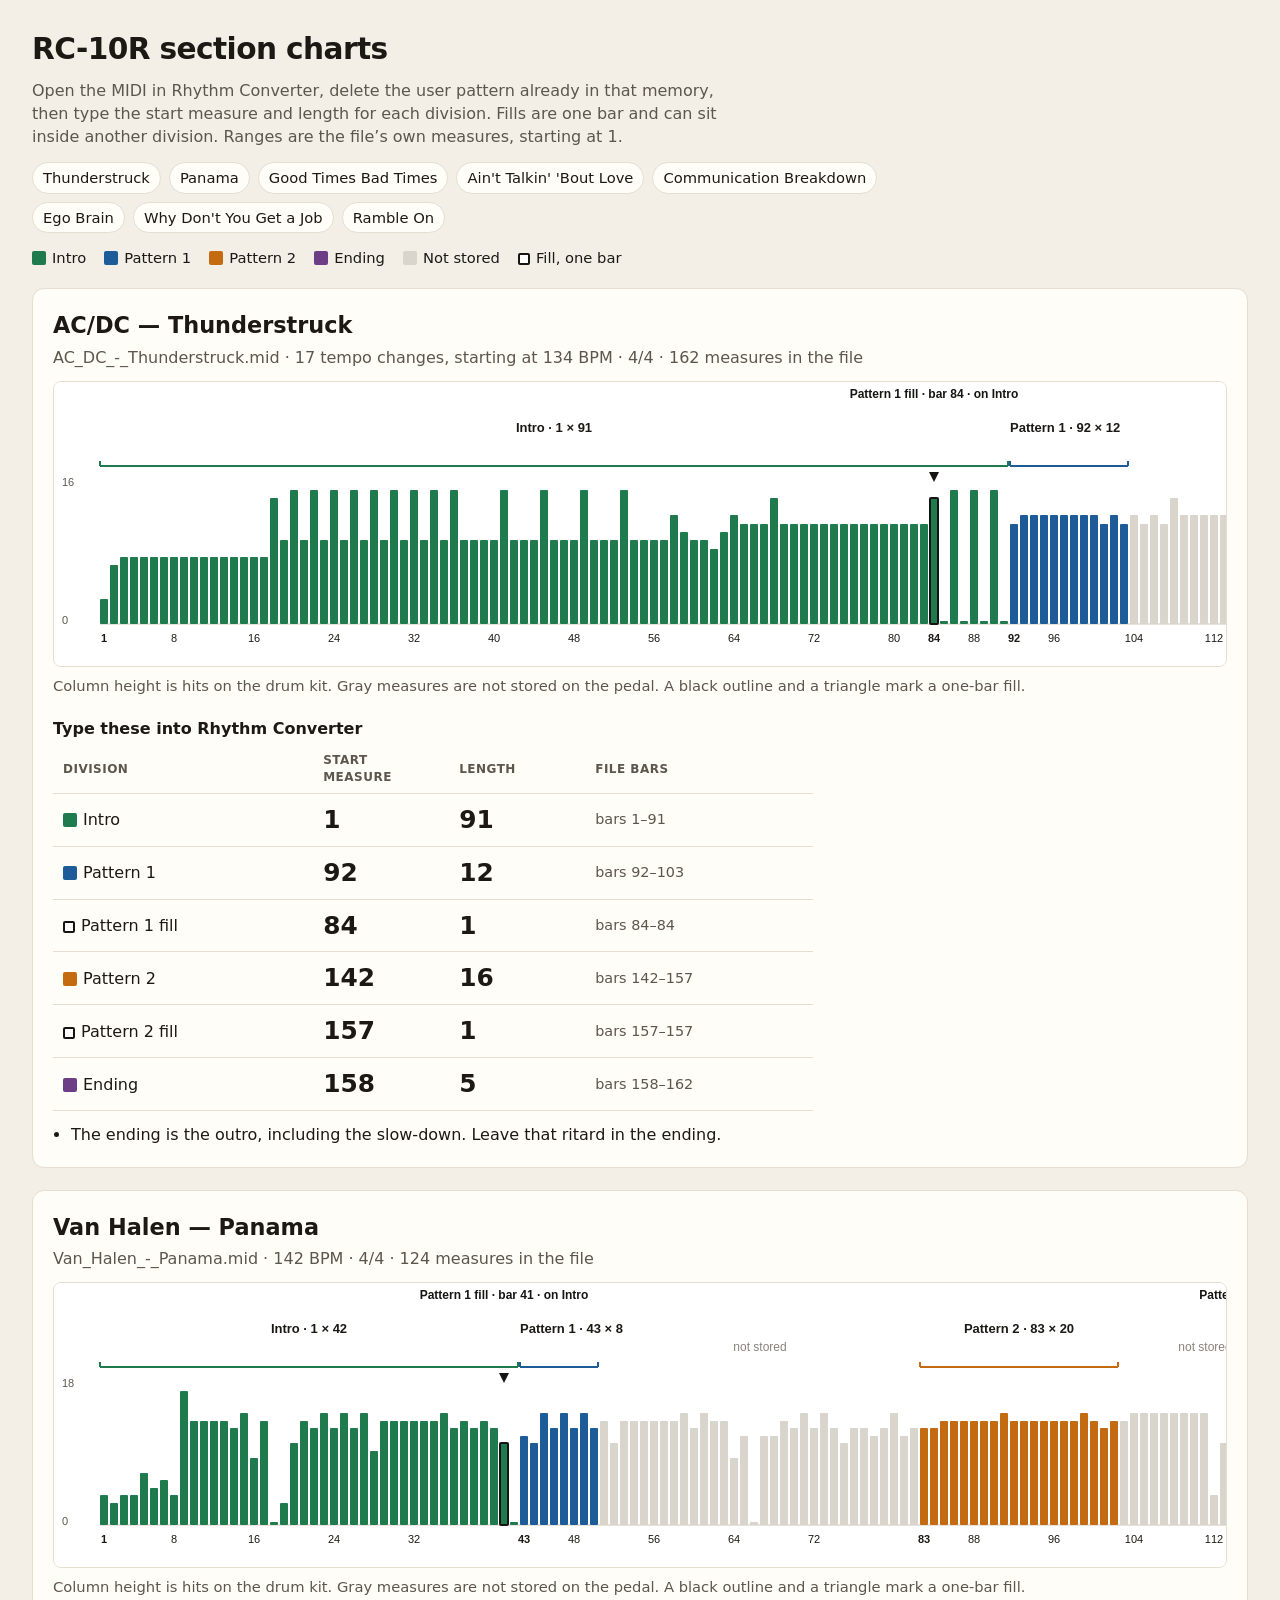
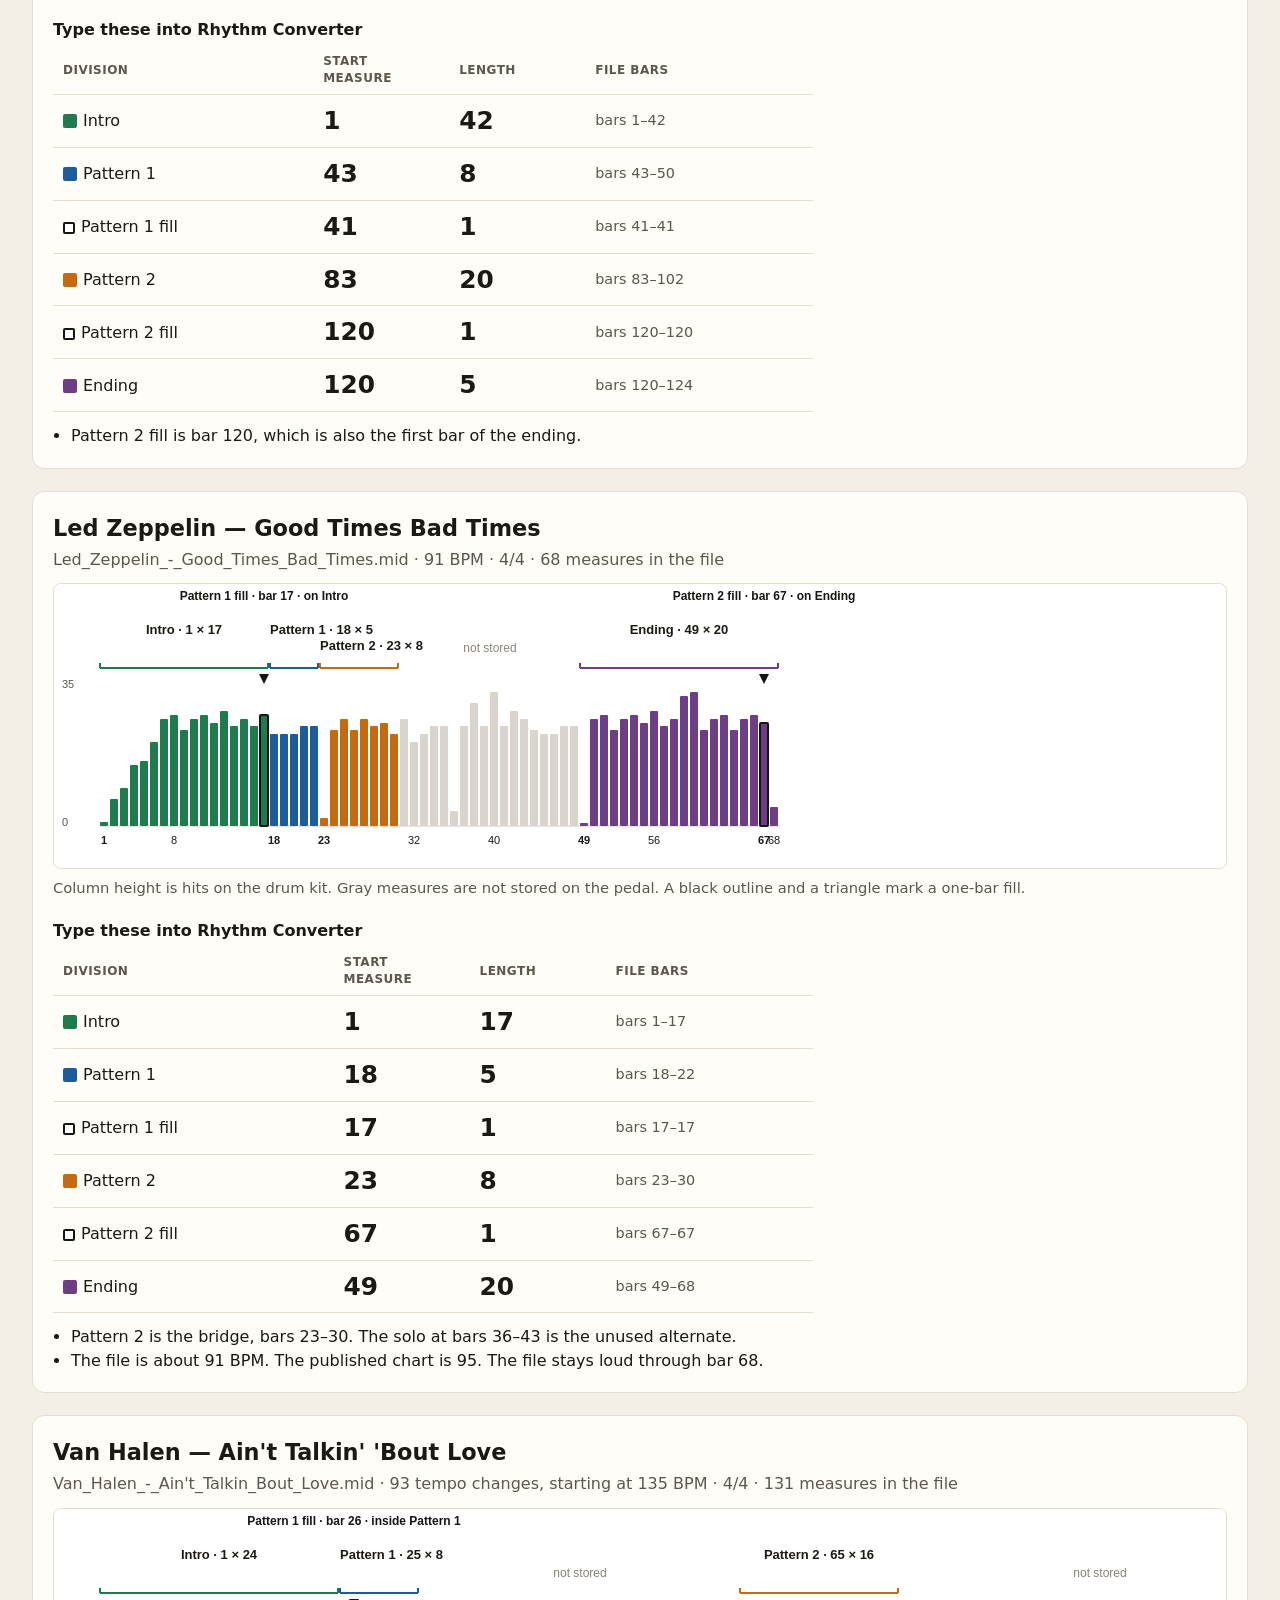
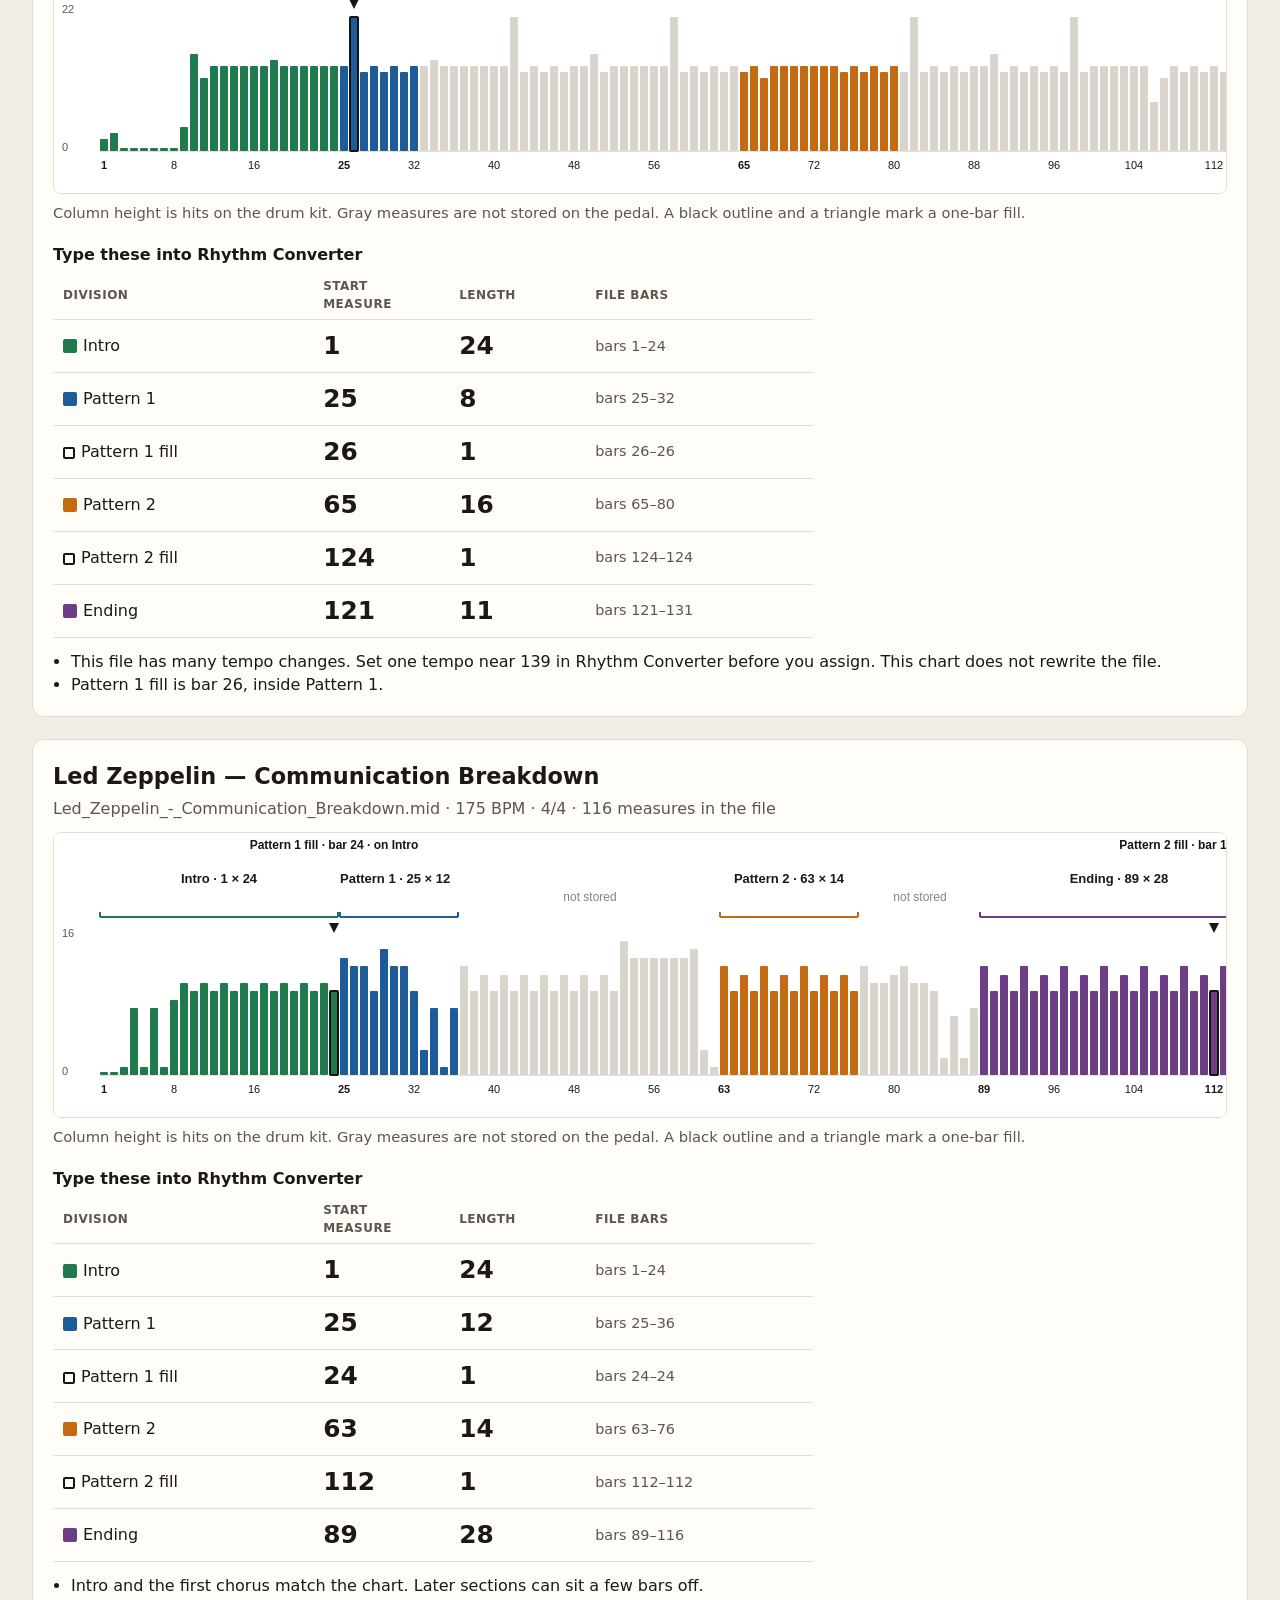
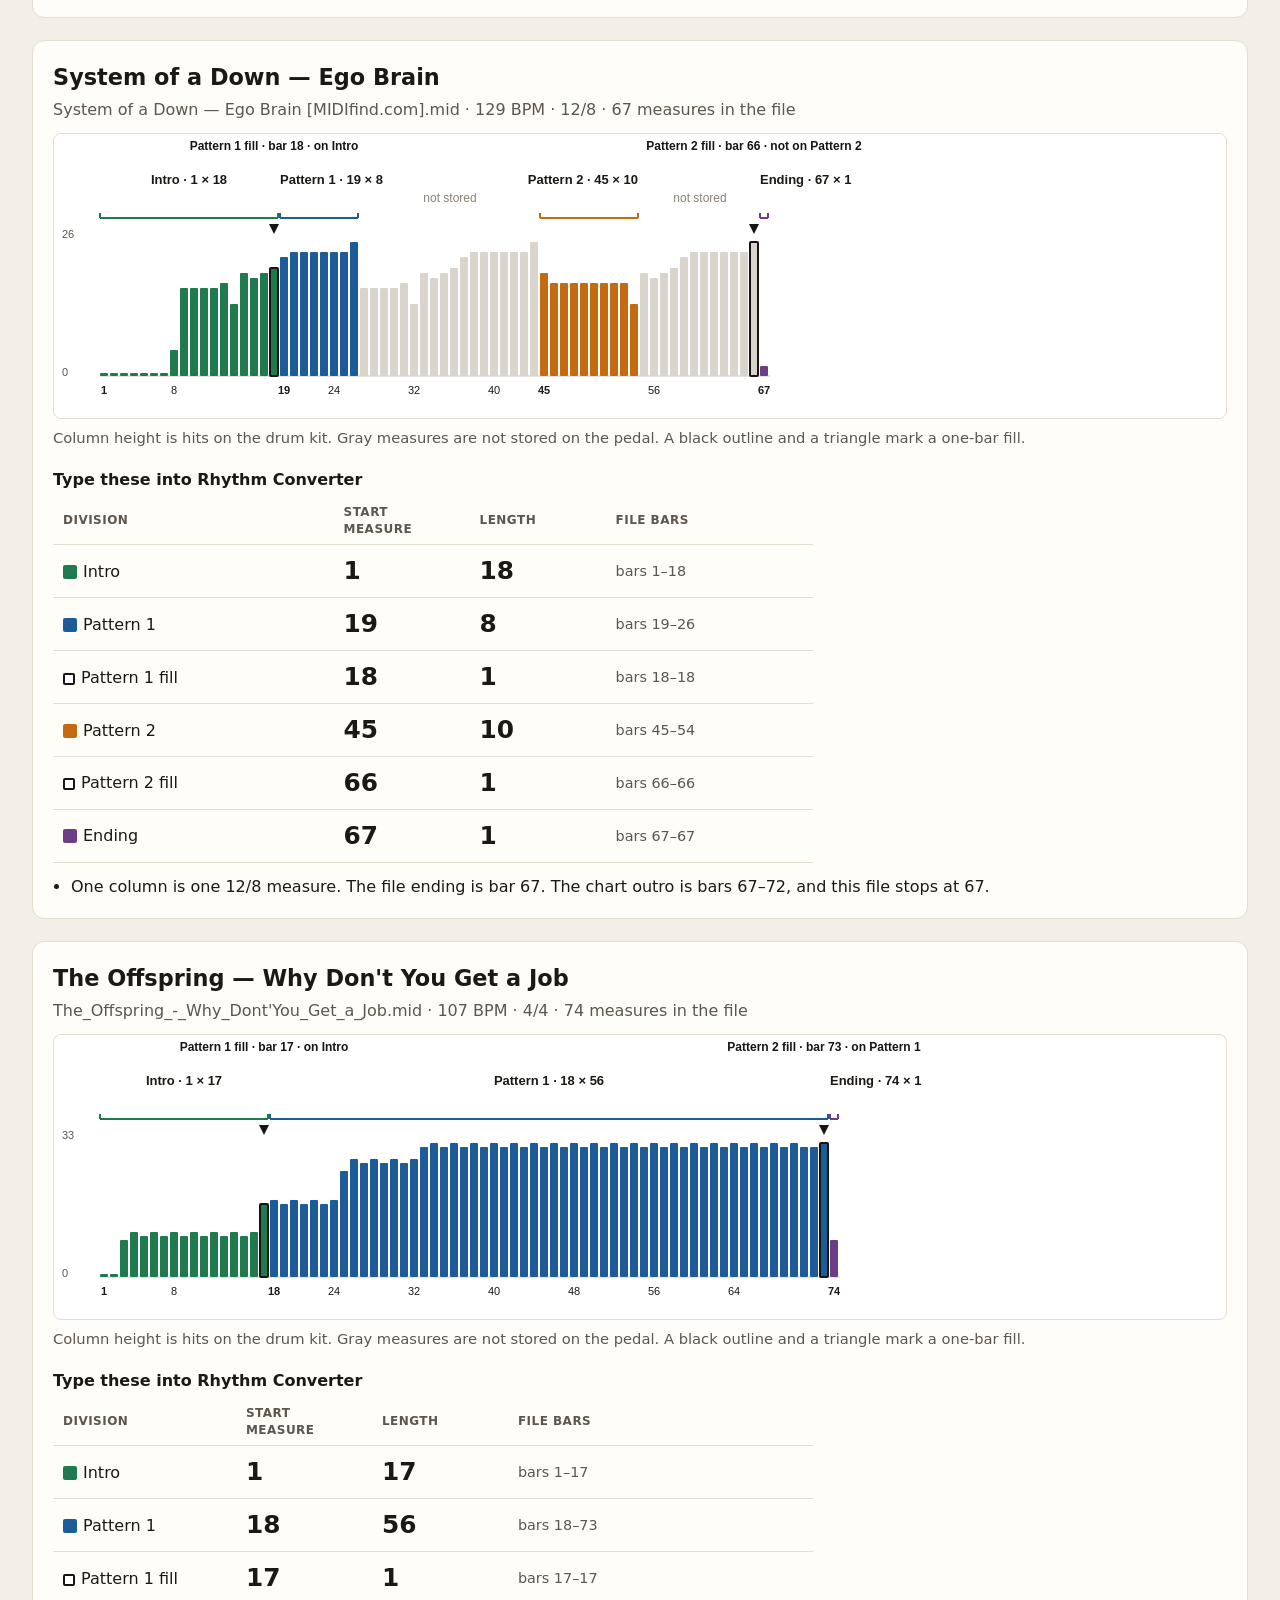
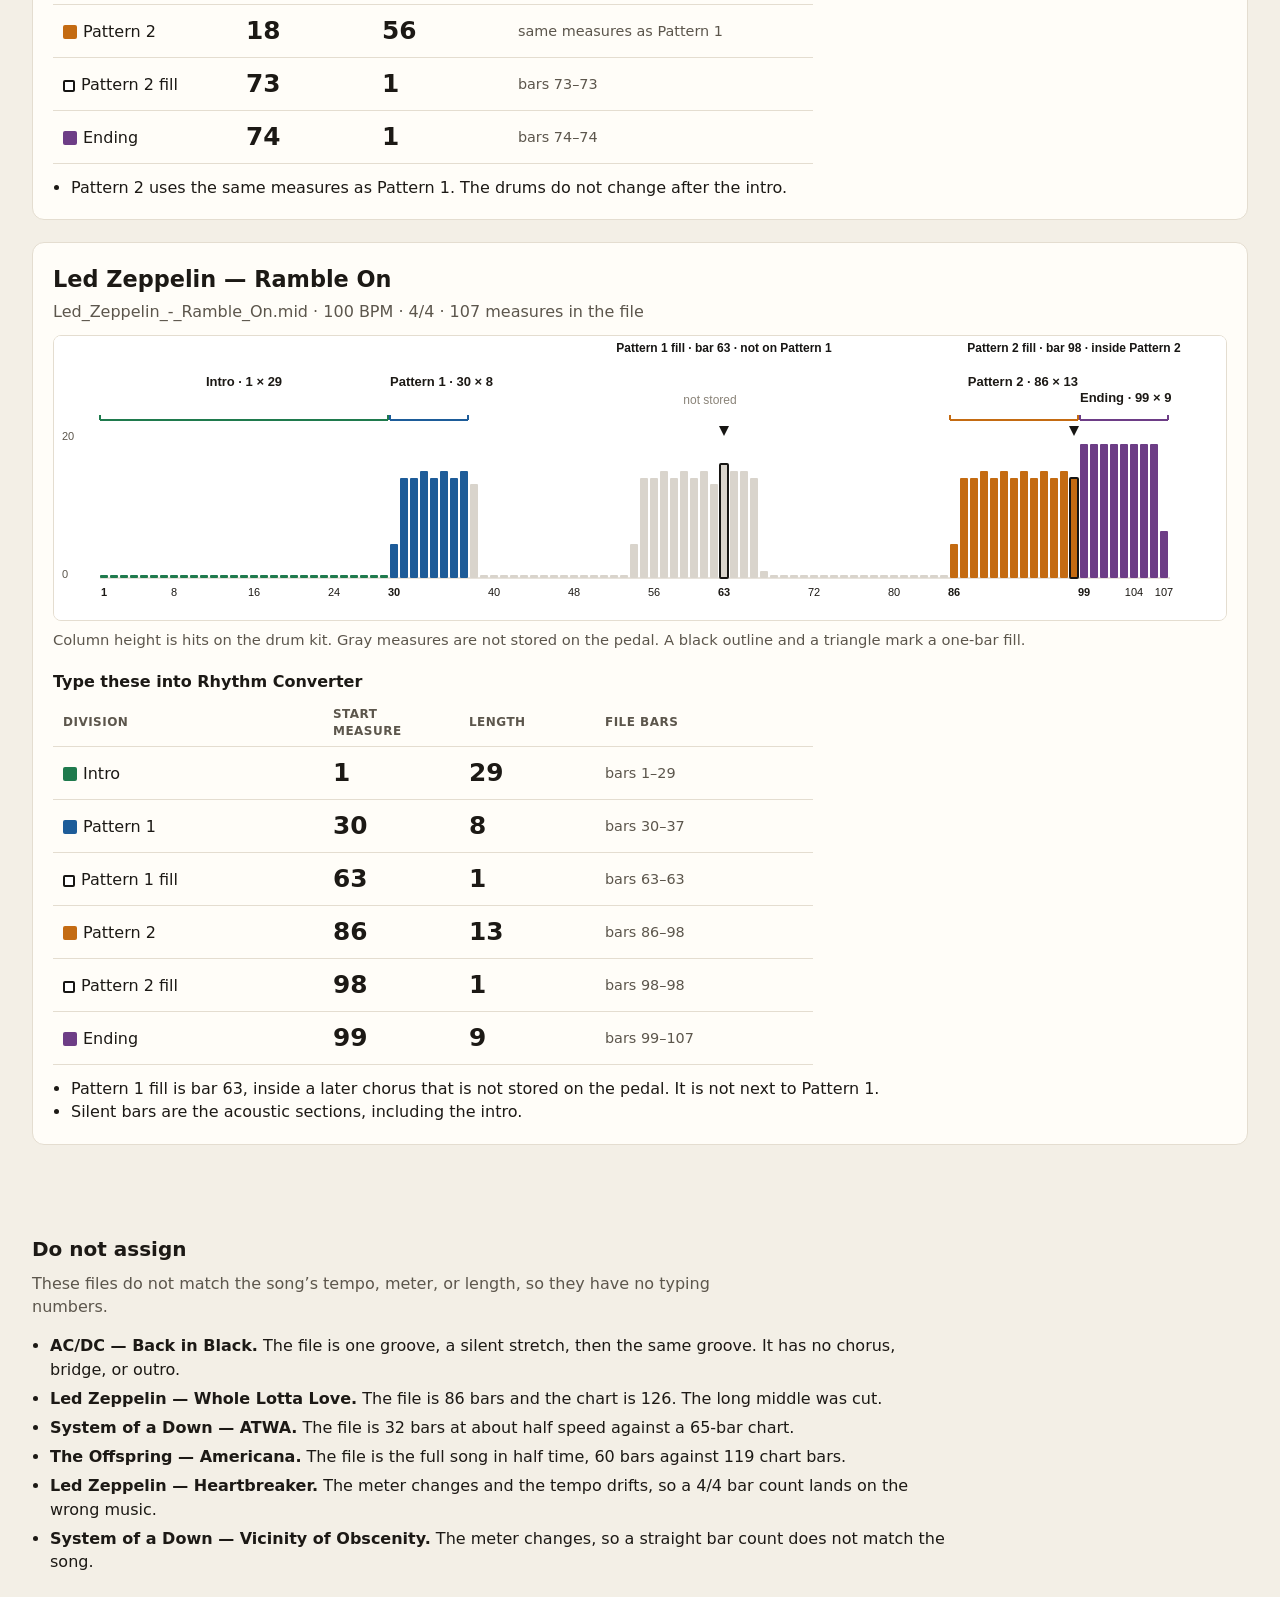
==== docs/charts/index.html @ 19b74baf "Add labeled measure charts for the eight ready RC-10R songs. The page shows drum-kit hits and the st" ====
<!DOCTYPE html>
<html lang="en">
<head>
  <meta charset="utf-8">
  <meta name="viewport" content="width=device-width, initial-scale=1">
  <title>RC-10R section charts</title>
  <style>
    :root {
      --paper: #f3efe6;
      --card: #fffdf8;
      --ink: #1c1915;
      --muted: #5c564c;
      --line: #e4ddd0;
      --intro: #1f7a4d;
      --pattern1: #1d5c99;
      --pattern2: #c46b12;
      --ending: #6d3d86;
      --unstored: #d9d4cc;
    }
    * { box-sizing: border-box; }
    body {
      margin: 0;
      font-family: "Segoe UI", system-ui, sans-serif;
      background: var(--paper);
      color: var(--ink);
      line-height: 1.45;
    }
    header.page, .excluded {
      padding: 28px 32px 8px;
      max-width: 980px;
    }
    h1 {
      margin: 0 0 8px;
      font-size: 1.85rem;
      font-weight: 650;
      letter-spacing: -0.02em;
    }
    .lede { margin: 0 0 14px; color: var(--muted); max-width: 68ch; }
    nav { display: flex; flex-wrap: wrap; gap: 8px; margin: 0 0 14px; }
    nav a {
      color: var(--ink);
      background: var(--card);
      border: 1px solid var(--line);
      border-radius: 999px;
      padding: 4px 10px;
      text-decoration: none;
      font-size: 0.92rem;
    }
    .legend { display: flex; flex-wrap: wrap; gap: 14px 18px; font-size: 0.92rem; margin: 0; padding: 0; list-style: none; }
    .swatch {
      width: 14px;
      height: 14px;
      display: inline-block;
      vertical-align: -2px;
      margin-right: 6px;
      border-radius: 2px;
    }
    .swatch.intro { background: var(--intro); }
    .swatch.pattern1 { background: var(--pattern1); }
    .swatch.pattern2 { background: var(--pattern2); }
    .swatch.ending { background: var(--ending); }
    .swatch.unstored { background: var(--unstored); }
    .swatch.fill { background: #fff; border: 2px solid #161513; width: 12px; height: 12px; }
    main { padding: 12px 32px 24px; }
    article {
      background: var(--card);
      border: 1px solid var(--line);
      border-radius: 12px;
      padding: 20px 20px 8px;
      margin: 0 0 22px;
    }
    article h2 { margin: 0 0 4px; font-size: 1.4rem; }
    .meta { color: var(--muted); margin: 0 0 12px; }
    .flag {
      background: #fde8e4;
      border: 1px solid #e3b0a6;
      color: #6d2418;
      padding: 8px 12px;
      border-radius: 8px;
      margin: 0 0 12px;
    }
    .chart-scroll {
      overflow-x: auto;
      border: 1px solid var(--line);
      border-radius: 8px;
      background: #fff;
    }
    .caption { color: var(--muted); font-size: 0.92rem; margin: 8px 0 0; }
    table.sheet {
      border-collapse: collapse;
      width: 100%;
      max-width: 760px;
      margin: 8px 0 12px;
    }
    table.sheet caption {
      caption-side: top;
      text-align: left;
      font-weight: 650;
      padding: 12px 0 6px;
    }
    table.sheet th {
      text-align: left;
      font-size: 0.75rem;
      letter-spacing: 0.04em;
      text-transform: uppercase;
      color: var(--muted);
      font-weight: 650;
      padding: 6px 10px;
      border-bottom: 1px solid var(--line);
    }
    table.sheet td {
      padding: 8px 10px;
      border-bottom: 1px solid var(--line);
      vertical-align: middle;
    }
    table.sheet td.num {
      font-size: 1.55rem;
      font-weight: 700;
      font-variant-numeric: tabular-nums;
      width: 8.5rem;
    }
    .range { color: var(--muted); font-size: 0.9rem; }
    .notes { margin: 0 0 12px; padding-left: 18px; }
    .excluded h2 { font-size: 1.25rem; margin-bottom: 8px; }
    .excluded ul { padding-left: 18px; }
    .excluded li { margin: 6px 0; }
  </style>
</head>
<body>
  <header class="page">
    <h1>RC-10R section charts</h1>
    <p class="lede">Open the MIDI in Rhythm Converter, delete the user pattern already in that memory, then type the start measure and length for each division. Fills are one bar and can sit inside another division. Ranges are the file’s own measures, starting at 1.</p>
    <nav><a href="#thunderstruck">Thunderstruck</a>
<a href="#panama">Panama</a>
<a href="#good-times-bad-times">Good Times Bad Times</a>
<a href="#aint-talkin-bout-love">Ain't Talkin' 'Bout Love</a>
<a href="#communication-breakdown">Communication Breakdown</a>
<a href="#ego-brain">Ego Brain</a>
<a href="#why-dont-you-get-a-job">Why Don't You Get a Job</a>
<a href="#ramble-on">Ramble On</a></nav>
    <ul class="legend">
      <li><span class="swatch intro"></span>Intro</li>
      <li><span class="swatch pattern1"></span>Pattern 1</li>
      <li><span class="swatch pattern2"></span>Pattern 2</li>
      <li><span class="swatch ending"></span>Ending</li>
      <li><span class="swatch unstored"></span>Not stored</li>
      <li><span class="swatch fill"></span>Fill, one bar</li>
    </ul>
  </header>
  <main>
    
<article id="thunderstruck">
  <h2>AC/DC — Thunderstruck</h2>
  <p class="meta">AC_DC_-_Thunderstruck.mid · 17 tempo changes, starting at 134 BPM · 4/4 · 162 measures in the file</p>
  
  <div class="chart-scroll">
    <svg xmlns="http://www.w3.org/2000/svg" width="1806" height="278" viewBox="0 0 1806 278" role="img" aria-labelledby="thunderstruck-title"><title id="thunderstruck-title">Thunderstruck measure chart</title><rect x="0" y="0" width="1806" height="278" fill="#fff"/><text x="8" y="104" fill="#5c564c" font-size="11" font-family="Segoe UI, sans-serif">16</text><text x="8" y="242" fill="#5c564c" font-size="11" font-family="Segoe UI, sans-serif">0</text><line x1="46" y1="242" x2="1666" y2="242" stroke="#cfc6b8" stroke-width="1"/><rect x="46" y="217" width="8" height="25" rx="1" fill="#1f7a4d"><title>Bar 1 · intro · 3 hits</title></rect><rect x="56" y="183" width="8" height="59" rx="1" fill="#1f7a4d"><title>Bar 2 · intro · 7 hits</title></rect><rect x="66" y="175" width="8" height="67" rx="1" fill="#1f7a4d"><title>Bar 3 · intro · 8 hits</title></rect><rect x="76" y="175" width="8" height="67" rx="1" fill="#1f7a4d"><title>Bar 4 · intro · 8 hits</title></rect><rect x="86" y="175" width="8" height="67" rx="1" fill="#1f7a4d"><title>Bar 5 · intro · 8 hits</title></rect><rect x="96" y="175" width="8" height="67" rx="1" fill="#1f7a4d"><title>Bar 6 · intro · 8 hits</title></rect><rect x="106" y="175" width="8" height="67" rx="1" fill="#1f7a4d"><title>Bar 7 · intro · 8 hits</title></rect><rect x="116" y="175" width="8" height="67" rx="1" fill="#1f7a4d"><title>Bar 8 · intro · 8 hits</title></rect><rect x="126" y="175" width="8" height="67" rx="1" fill="#1f7a4d"><title>Bar 9 · intro · 8 hits</title></rect><rect x="136" y="175" width="8" height="67" rx="1" fill="#1f7a4d"><title>Bar 10 · intro · 8 hits</title></rect><rect x="146" y="175" width="8" height="67" rx="1" fill="#1f7a4d"><title>Bar 11 · intro · 8 hits</title></rect><rect x="156" y="175" width="8" height="67" rx="1" fill="#1f7a4d"><title>Bar 12 · intro · 8 hits</title></rect><rect x="166" y="175" width="8" height="67" rx="1" fill="#1f7a4d"><title>Bar 13 · intro · 8 hits</title></rect><rect x="176" y="175" width="8" height="67" rx="1" fill="#1f7a4d"><title>Bar 14 · intro · 8 hits</title></rect><rect x="186" y="175" width="8" height="67" rx="1" fill="#1f7a4d"><title>Bar 15 · intro · 8 hits</title></rect><rect x="196" y="175" width="8" height="67" rx="1" fill="#1f7a4d"><title>Bar 16 · intro · 8 hits</title></rect><rect x="206" y="175" width="8" height="67" rx="1" fill="#1f7a4d"><title>Bar 17 · intro · 8 hits</title></rect><rect x="216" y="116" width="8" height="126" rx="1" fill="#1f7a4d"><title>Bar 18 · intro · 15 hits</title></rect><rect x="226" y="158" width="8" height="84" rx="1" fill="#1f7a4d"><title>Bar 19 · intro · 10 hits</title></rect><rect x="236" y="108" width="8" height="134" rx="1" fill="#1f7a4d"><title>Bar 20 · intro · 16 hits</title></rect><rect x="246" y="158" width="8" height="84" rx="1" fill="#1f7a4d"><title>Bar 21 · intro · 10 hits</title></rect><rect x="256" y="108" width="8" height="134" rx="1" fill="#1f7a4d"><title>Bar 22 · intro · 16 hits</title></rect><rect x="266" y="158" width="8" height="84" rx="1" fill="#1f7a4d"><title>Bar 23 · intro · 10 hits</title></rect><rect x="276" y="108" width="8" height="134" rx="1" fill="#1f7a4d"><title>Bar 24 · intro · 16 hits</title></rect><rect x="286" y="158" width="8" height="84" rx="1" fill="#1f7a4d"><title>Bar 25 · intro · 10 hits</title></rect><rect x="296" y="108" width="8" height="134" rx="1" fill="#1f7a4d"><title>Bar 26 · intro · 16 hits</title></rect><rect x="306" y="158" width="8" height="84" rx="1" fill="#1f7a4d"><title>Bar 27 · intro · 10 hits</title></rect><rect x="316" y="108" width="8" height="134" rx="1" fill="#1f7a4d"><title>Bar 28 · intro · 16 hits</title></rect><rect x="326" y="158" width="8" height="84" rx="1" fill="#1f7a4d"><title>Bar 29 · intro · 10 hits</title></rect><rect x="336" y="108" width="8" height="134" rx="1" fill="#1f7a4d"><title>Bar 30 · intro · 16 hits</title></rect><rect x="346" y="158" width="8" height="84" rx="1" fill="#1f7a4d"><title>Bar 31 · intro · 10 hits</title></rect><rect x="356" y="108" width="8" height="134" rx="1" fill="#1f7a4d"><title>Bar 32 · intro · 16 hits</title></rect><rect x="366" y="158" width="8" height="84" rx="1" fill="#1f7a4d"><title>Bar 33 · intro · 10 hits</title></rect><rect x="376" y="108" width="8" height="134" rx="1" fill="#1f7a4d"><title>Bar 34 · intro · 16 hits</title></rect><rect x="386" y="158" width="8" height="84" rx="1" fill="#1f7a4d"><title>Bar 35 · intro · 10 hits</title></rect><rect x="396" y="108" width="8" height="134" rx="1" fill="#1f7a4d"><title>Bar 36 · intro · 16 hits</title></rect><rect x="406" y="158" width="8" height="84" rx="1" fill="#1f7a4d"><title>Bar 37 · intro · 10 hits</title></rect><rect x="416" y="158" width="8" height="84" rx="1" fill="#1f7a4d"><title>Bar 38 · intro · 10 hits</title></rect><rect x="426" y="158" width="8" height="84" rx="1" fill="#1f7a4d"><title>Bar 39 · intro · 10 hits</title></rect><rect x="436" y="158" width="8" height="84" rx="1" fill="#1f7a4d"><title>Bar 40 · intro · 10 hits</title></rect><rect x="446" y="108" width="8" height="134" rx="1" fill="#1f7a4d"><title>Bar 41 · intro · 16 hits</title></rect><rect x="456" y="158" width="8" height="84" rx="1" fill="#1f7a4d"><title>Bar 42 · intro · 10 hits</title></rect><rect x="466" y="158" width="8" height="84" rx="1" fill="#1f7a4d"><title>Bar 43 · intro · 10 hits</title></rect><rect x="476" y="158" width="8" height="84" rx="1" fill="#1f7a4d"><title>Bar 44 · intro · 10 hits</title></rect><rect x="486" y="108" width="8" height="134" rx="1" fill="#1f7a4d"><title>Bar 45 · intro · 16 hits</title></rect><rect x="496" y="158" width="8" height="84" rx="1" fill="#1f7a4d"><title>Bar 46 · intro · 10 hits</title></rect><rect x="506" y="158" width="8" height="84" rx="1" fill="#1f7a4d"><title>Bar 47 · intro · 10 hits</title></rect><rect x="516" y="158" width="8" height="84" rx="1" fill="#1f7a4d"><title>Bar 48 · intro · 10 hits</title></rect><rect x="526" y="108" width="8" height="134" rx="1" fill="#1f7a4d"><title>Bar 49 · intro · 16 hits</title></rect><rect x="536" y="158" width="8" height="84" rx="1" fill="#1f7a4d"><title>Bar 50 · intro · 10 hits</title></rect><rect x="546" y="158" width="8" height="84" rx="1" fill="#1f7a4d"><title>Bar 51 · intro · 10 hits</title></rect><rect x="556" y="158" width="8" height="84" rx="1" fill="#1f7a4d"><title>Bar 52 · intro · 10 hits</title></rect><rect x="566" y="108" width="8" height="134" rx="1" fill="#1f7a4d"><title>Bar 53 · intro · 16 hits</title></rect><rect x="576" y="158" width="8" height="84" rx="1" fill="#1f7a4d"><title>Bar 54 · intro · 10 hits</title></rect><rect x="586" y="158" width="8" height="84" rx="1" fill="#1f7a4d"><title>Bar 55 · intro · 10 hits</title></rect><rect x="596" y="158" width="8" height="84" rx="1" fill="#1f7a4d"><title>Bar 56 · intro · 10 hits</title></rect><rect x="606" y="158" width="8" height="84" rx="1" fill="#1f7a4d"><title>Bar 57 · intro · 10 hits</title></rect><rect x="616" y="133" width="8" height="109" rx="1" fill="#1f7a4d"><title>Bar 58 · intro · 13 hits</title></rect><rect x="626" y="150" width="8" height="92" rx="1" fill="#1f7a4d"><title>Bar 59 · intro · 11 hits</title></rect><rect x="636" y="158" width="8" height="84" rx="1" fill="#1f7a4d"><title>Bar 60 · intro · 10 hits</title></rect><rect x="646" y="158" width="8" height="84" rx="1" fill="#1f7a4d"><title>Bar 61 · intro · 10 hits</title></rect><rect x="656" y="167" width="8" height="75" rx="1" fill="#1f7a4d"><title>Bar 62 · intro · 9 hits</title></rect><rect x="666" y="150" width="8" height="92" rx="1" fill="#1f7a4d"><title>Bar 63 · intro · 11 hits</title></rect><rect x="676" y="133" width="8" height="109" rx="1" fill="#1f7a4d"><title>Bar 64 · intro · 13 hits</title></rect><rect x="686" y="142" width="8" height="100" rx="1" fill="#1f7a4d"><title>Bar 65 · intro · 12 hits</title></rect><rect x="696" y="142" width="8" height="100" rx="1" fill="#1f7a4d"><title>Bar 66 · intro · 12 hits</title></rect><rect x="706" y="142" width="8" height="100" rx="1" fill="#1f7a4d"><title>Bar 67 · intro · 12 hits</title></rect><rect x="716" y="116" width="8" height="126" rx="1" fill="#1f7a4d"><title>Bar 68 · intro · 15 hits</title></rect><rect x="726" y="142" width="8" height="100" rx="1" fill="#1f7a4d"><title>Bar 69 · intro · 12 hits</title></rect><rect x="736" y="142" width="8" height="100" rx="1" fill="#1f7a4d"><title>Bar 70 · intro · 12 hits</title></rect><rect x="746" y="142" width="8" height="100" rx="1" fill="#1f7a4d"><title>Bar 71 · intro · 12 hits</title></rect><rect x="756" y="142" width="8" height="100" rx="1" fill="#1f7a4d"><title>Bar 72 · intro · 12 hits</title></rect><rect x="766" y="142" width="8" height="100" rx="1" fill="#1f7a4d"><title>Bar 73 · intro · 12 hits</title></rect><rect x="776" y="142" width="8" height="100" rx="1" fill="#1f7a4d"><title>Bar 74 · intro · 12 hits</title></rect><rect x="786" y="142" width="8" height="100" rx="1" fill="#1f7a4d"><title>Bar 75 · intro · 12 hits</title></rect><rect x="796" y="142" width="8" height="100" rx="1" fill="#1f7a4d"><title>Bar 76 · intro · 12 hits</title></rect><rect x="806" y="142" width="8" height="100" rx="1" fill="#1f7a4d"><title>Bar 77 · intro · 12 hits</title></rect><rect x="816" y="142" width="8" height="100" rx="1" fill="#1f7a4d"><title>Bar 78 · intro · 12 hits</title></rect><rect x="826" y="142" width="8" height="100" rx="1" fill="#1f7a4d"><title>Bar 79 · intro · 12 hits</title></rect><rect x="836" y="142" width="8" height="100" rx="1" fill="#1f7a4d"><title>Bar 80 · intro · 12 hits</title></rect><rect x="846" y="142" width="8" height="100" rx="1" fill="#1f7a4d"><title>Bar 81 · intro · 12 hits</title></rect><rect x="856" y="142" width="8" height="100" rx="1" fill="#1f7a4d"><title>Bar 82 · intro · 12 hits</title></rect><rect x="866" y="142" width="8" height="100" rx="1" fill="#1f7a4d"><title>Bar 83 · intro · 12 hits</title></rect><rect x="876" y="116" width="8" height="126" rx="1" fill="#1f7a4d" stroke="#161513" stroke-width="2"><title>Bar 84 · intro · 15 hits · Pattern 1 fill · bar 84 · on Intro</title></rect><rect x="886" y="239" width="8" height="3" rx="1" fill="#1f7a4d"><title>Bar 85 · intro · 0 hits</title></rect><rect x="896" y="108" width="8" height="134" rx="1" fill="#1f7a4d"><title>Bar 86 · intro · 16 hits</title></rect><rect x="906" y="239" width="8" height="3" rx="1" fill="#1f7a4d"><title>Bar 87 · intro · 0 hits</title></rect><rect x="916" y="108" width="8" height="134" rx="1" fill="#1f7a4d"><title>Bar 88 · intro · 16 hits</title></rect><rect x="926" y="239" width="8" height="3" rx="1" fill="#1f7a4d"><title>Bar 89 · intro · 0 hits</title></rect><rect x="936" y="108" width="8" height="134" rx="1" fill="#1f7a4d"><title>Bar 90 · intro · 16 hits</title></rect><rect x="946" y="239" width="8" height="3" rx="1" fill="#1f7a4d"><title>Bar 91 · intro · 0 hits</title></rect><rect x="956" y="142" width="8" height="100" rx="1" fill="#1d5c99"><title>Bar 92 · pattern1 · 12 hits</title></rect><rect x="966" y="133" width="8" height="109" rx="1" fill="#1d5c99"><title>Bar 93 · pattern1 · 13 hits</title></rect><rect x="976" y="133" width="8" height="109" rx="1" fill="#1d5c99"><title>Bar 94 · pattern1 · 13 hits</title></rect><rect x="986" y="133" width="8" height="109" rx="1" fill="#1d5c99"><title>Bar 95 · pattern1 · 13 hits</title></rect><rect x="996" y="133" width="8" height="109" rx="1" fill="#1d5c99"><title>Bar 96 · pattern1 · 13 hits</title></rect><rect x="1006" y="133" width="8" height="109" rx="1" fill="#1d5c99"><title>Bar 97 · pattern1 · 13 hits</title></rect><rect x="1016" y="133" width="8" height="109" rx="1" fill="#1d5c99"><title>Bar 98 · pattern1 · 13 hits</title></rect><rect x="1026" y="133" width="8" height="109" rx="1" fill="#1d5c99"><title>Bar 99 · pattern1 · 13 hits</title></rect><rect x="1036" y="133" width="8" height="109" rx="1" fill="#1d5c99"><title>Bar 100 · pattern1 · 13 hits</title></rect><rect x="1046" y="142" width="8" height="100" rx="1" fill="#1d5c99"><title>Bar 101 · pattern1 · 12 hits</title></rect><rect x="1056" y="133" width="8" height="109" rx="1" fill="#1d5c99"><title>Bar 102 · pattern1 · 13 hits</title></rect><rect x="1066" y="142" width="8" height="100" rx="1" fill="#1d5c99"><title>Bar 103 · pattern1 · 12 hits</title></rect><rect x="1076" y="133" width="8" height="109" rx="1" fill="#d9d4cc"><title>Bar 104 · not stored · 13 hits</title></rect><rect x="1086" y="142" width="8" height="100" rx="1" fill="#d9d4cc"><title>Bar 105 · not stored · 12 hits</title></rect><rect x="1096" y="133" width="8" height="109" rx="1" fill="#d9d4cc"><title>Bar 106 · not stored · 13 hits</title></rect><rect x="1106" y="142" width="8" height="100" rx="1" fill="#d9d4cc"><title>Bar 107 · not stored · 12 hits</title></rect><rect x="1116" y="116" width="8" height="126" rx="1" fill="#d9d4cc"><title>Bar 108 · not stored · 15 hits</title></rect><rect x="1126" y="133" width="8" height="109" rx="1" fill="#d9d4cc"><title>Bar 109 · not stored · 13 hits</title></rect><rect x="1136" y="133" width="8" height="109" rx="1" fill="#d9d4cc"><title>Bar 110 · not stored · 13 hits</title></rect><rect x="1146" y="133" width="8" height="109" rx="1" fill="#d9d4cc"><title>Bar 111 · not stored · 13 hits</title></rect><rect x="1156" y="133" width="8" height="109" rx="1" fill="#d9d4cc"><title>Bar 112 · not stored · 13 hits</title></rect><rect x="1166" y="133" width="8" height="109" rx="1" fill="#d9d4cc"><title>Bar 113 · not stored · 13 hits</title></rect><rect x="1176" y="133" width="8" height="109" rx="1" fill="#d9d4cc"><title>Bar 114 · not stored · 13 hits</title></rect><rect x="1186" y="133" width="8" height="109" rx="1" fill="#d9d4cc"><title>Bar 115 · not stored · 13 hits</title></rect><rect x="1196" y="150" width="8" height="92" rx="1" fill="#d9d4cc"><title>Bar 116 · not stored · 11 hits</title></rect><rect x="1206" y="158" width="8" height="84" rx="1" fill="#d9d4cc"><title>Bar 117 · not stored · 10 hits</title></rect><rect x="1216" y="158" width="8" height="84" rx="1" fill="#d9d4cc"><title>Bar 118 · not stored · 10 hits</title></rect><rect x="1226" y="158" width="8" height="84" rx="1" fill="#d9d4cc"><title>Bar 119 · not stored · 10 hits</title></rect><rect x="1236" y="158" width="8" height="84" rx="1" fill="#d9d4cc"><title>Bar 120 · not stored · 10 hits</title></rect><rect x="1246" y="158" width="8" height="84" rx="1" fill="#d9d4cc"><title>Bar 121 · not stored · 10 hits</title></rect><rect x="1256" y="158" width="8" height="84" rx="1" fill="#d9d4cc"><title>Bar 122 · not stored · 10 hits</title></rect><rect x="1266" y="158" width="8" height="84" rx="1" fill="#d9d4cc"><title>Bar 123 · not stored · 10 hits</title></rect><rect x="1276" y="167" width="8" height="75" rx="1" fill="#d9d4cc"><title>Bar 124 · not stored · 9 hits</title></rect><rect x="1286" y="158" width="8" height="84" rx="1" fill="#d9d4cc"><title>Bar 125 · not stored · 10 hits</title></rect><rect x="1296" y="125" width="8" height="117" rx="1" fill="#d9d4cc"><title>Bar 126 · not stored · 14 hits</title></rect><rect x="1306" y="133" width="8" height="109" rx="1" fill="#d9d4cc"><title>Bar 127 · not stored · 13 hits</title></rect><rect x="1316" y="133" width="8" height="109" rx="1" fill="#d9d4cc"><title>Bar 128 · not stored · 13 hits</title></rect><rect x="1326" y="133" width="8" height="109" rx="1" fill="#d9d4cc"><title>Bar 129 · not stored · 13 hits</title></rect><rect x="1336" y="133" width="8" height="109" rx="1" fill="#d9d4cc"><title>Bar 130 · not stored · 13 hits</title></rect><rect x="1346" y="133" width="8" height="109" rx="1" fill="#d9d4cc"><title>Bar 131 · not stored · 13 hits</title></rect><rect x="1356" y="133" width="8" height="109" rx="1" fill="#d9d4cc"><title>Bar 132 · not stored · 13 hits</title></rect><rect x="1366" y="133" width="8" height="109" rx="1" fill="#d9d4cc"><title>Bar 133 · not stored · 13 hits</title></rect><rect x="1376" y="133" width="8" height="109" rx="1" fill="#d9d4cc"><title>Bar 134 · not stored · 13 hits</title></rect><rect x="1386" y="133" width="8" height="109" rx="1" fill="#d9d4cc"><title>Bar 135 · not stored · 13 hits</title></rect><rect x="1396" y="133" width="8" height="109" rx="1" fill="#d9d4cc"><title>Bar 136 · not stored · 13 hits</title></rect><rect x="1406" y="133" width="8" height="109" rx="1" fill="#d9d4cc"><title>Bar 137 · not stored · 13 hits</title></rect><rect x="1416" y="133" width="8" height="109" rx="1" fill="#d9d4cc"><title>Bar 138 · not stored · 13 hits</title></rect><rect x="1426" y="133" width="8" height="109" rx="1" fill="#d9d4cc"><title>Bar 139 · not stored · 13 hits</title></rect><rect x="1436" y="133" width="8" height="109" rx="1" fill="#d9d4cc"><title>Bar 140 · not stored · 13 hits</title></rect><rect x="1446" y="133" width="8" height="109" rx="1" fill="#d9d4cc"><title>Bar 141 · not stored · 13 hits</title></rect><rect x="1456" y="116" width="8" height="126" rx="1" fill="#c46b12"><title>Bar 142 · pattern2 · 15 hits</title></rect><rect x="1466" y="133" width="8" height="109" rx="1" fill="#c46b12"><title>Bar 143 · pattern2 · 13 hits</title></rect><rect x="1476" y="133" width="8" height="109" rx="1" fill="#c46b12"><title>Bar 144 · pattern2 · 13 hits</title></rect><rect x="1486" y="133" width="8" height="109" rx="1" fill="#c46b12"><title>Bar 145 · pattern2 · 13 hits</title></rect><rect x="1496" y="133" width="8" height="109" rx="1" fill="#c46b12"><title>Bar 146 · pattern2 · 13 hits</title></rect><rect x="1506" y="133" width="8" height="109" rx="1" fill="#c46b12"><title>Bar 147 · pattern2 · 13 hits</title></rect><rect x="1516" y="133" width="8" height="109" rx="1" fill="#c46b12"><title>Bar 148 · pattern2 · 13 hits</title></rect><rect x="1526" y="133" width="8" height="109" rx="1" fill="#c46b12"><title>Bar 149 · pattern2 · 13 hits</title></rect><rect x="1536" y="133" width="8" height="109" rx="1" fill="#c46b12"><title>Bar 150 · pattern2 · 13 hits</title></rect><rect x="1546" y="133" width="8" height="109" rx="1" fill="#c46b12"><title>Bar 151 · pattern2 · 13 hits</title></rect><rect x="1556" y="133" width="8" height="109" rx="1" fill="#c46b12"><title>Bar 152 · pattern2 · 13 hits</title></rect><rect x="1566" y="133" width="8" height="109" rx="1" fill="#c46b12"><title>Bar 153 · pattern2 · 13 hits</title></rect><rect x="1576" y="133" width="8" height="109" rx="1" fill="#c46b12"><title>Bar 154 · pattern2 · 13 hits</title></rect><rect x="1586" y="133" width="8" height="109" rx="1" fill="#c46b12"><title>Bar 155 · pattern2 · 13 hits</title></rect><rect x="1596" y="133" width="8" height="109" rx="1" fill="#c46b12"><title>Bar 156 · pattern2 · 13 hits</title></rect><rect x="1606" y="125" width="8" height="117" rx="1" fill="#c46b12" stroke="#161513" stroke-width="2"><title>Bar 157 · pattern2 · 14 hits · Pattern 2 fill · bar 157 · inside Pattern 2</title></rect><rect x="1616" y="200" width="8" height="42" rx="1" fill="#6d3d86"><title>Bar 158 · ending · 5 hits</title></rect><rect x="1626" y="239" width="8" height="3" rx="1" fill="#6d3d86"><title>Bar 159 · ending · 0 hits</title></rect><rect x="1636" y="225" width="8" height="17" rx="1" fill="#6d3d86"><title>Bar 160 · ending · 2 hits</title></rect><rect x="1646" y="239" width="8" height="3" rx="1" fill="#6d3d86"><title>Bar 161 · ending · 0 hits</title></rect><rect x="1656" y="225" width="8" height="17" rx="1" fill="#6d3d86"><title>Bar 162 · ending · 2 hits</title></rect><line x1="46" y1="84" x2="954" y2="84" stroke="#1f7a4d" stroke-width="2"/><line x1="46" y1="79" x2="46" y2="84" stroke="#1f7a4d" stroke-width="2"/><line x1="954" y1="79" x2="954" y2="84" stroke="#1f7a4d" stroke-width="2"/><line x1="956" y1="84" x2="1074" y2="84" stroke="#1d5c99" stroke-width="2"/><line x1="956" y1="79" x2="956" y2="84" stroke="#1d5c99" stroke-width="2"/><line x1="1074" y1="79" x2="1074" y2="84" stroke="#1d5c99" stroke-width="2"/><text x="1266.0" y="68" text-anchor="middle" fill="#8a8378" font-size="12" font-family="Segoe UI, sans-serif">not stored</text><line x1="1456" y1="84" x2="1614" y2="84" stroke="#c46b12" stroke-width="2"/><line x1="1456" y1="79" x2="1456" y2="84" stroke="#c46b12" stroke-width="2"/><line x1="1614" y1="79" x2="1614" y2="84" stroke="#c46b12" stroke-width="2"/><line x1="1616" y1="84" x2="1664" y2="84" stroke="#6d3d86" stroke-width="2"/><line x1="1616" y1="79" x2="1616" y2="84" stroke="#6d3d86" stroke-width="2"/><line x1="1664" y1="79" x2="1664" y2="84" stroke="#6d3d86" stroke-width="2"/><text x="500.0" y="50" text-anchor="middle" fill="#1c1915" font-size="13" font-weight="600" font-family="Segoe UI, sans-serif">Intro · 1 × 91</text><text x="956" y="50" text-anchor="start" fill="#1c1915" font-size="13" font-weight="600" font-family="Segoe UI, sans-serif">Pattern 1 · 92 × 12</text><text x="1535.0" y="50" text-anchor="middle" fill="#1c1915" font-size="13" font-weight="600" font-family="Segoe UI, sans-serif">Pattern 2 · 142 × 16</text><text x="1616" y="50" text-anchor="start" fill="#1c1915" font-size="13" font-weight="600" font-family="Segoe UI, sans-serif">Ending · 158 × 5</text><text x="880.0" y="16" text-anchor="middle" fill="#161513" font-size="12" font-weight="600" font-family="Segoe UI, sans-serif">Pattern 1 fill · bar 84 · on Intro</text><polygon points="875.0,90 885.0,90 880.0,100" fill="#161513"/><text x="1610.0" y="16" text-anchor="middle" fill="#161513" font-size="12" font-weight="600" font-family="Segoe UI, sans-serif">Pattern 2 fill · bar 157 · inside Pattern 2</text><polygon points="1605.0,90 1615.0,90 1610.0,100" fill="#161513"/><text x="50.0" y="260" text-anchor="middle" fill="#1c1915" font-size="11" font-family="Segoe UI, sans-serif" font-weight="700">1</text><text x="120.0" y="260" text-anchor="middle" fill="#1c1915" font-size="11" font-family="Segoe UI, sans-serif">8</text><text x="200.0" y="260" text-anchor="middle" fill="#1c1915" font-size="11" font-family="Segoe UI, sans-serif">16</text><text x="280.0" y="260" text-anchor="middle" fill="#1c1915" font-size="11" font-family="Segoe UI, sans-serif">24</text><text x="360.0" y="260" text-anchor="middle" fill="#1c1915" font-size="11" font-family="Segoe UI, sans-serif">32</text><text x="440.0" y="260" text-anchor="middle" fill="#1c1915" font-size="11" font-family="Segoe UI, sans-serif">40</text><text x="520.0" y="260" text-anchor="middle" fill="#1c1915" font-size="11" font-family="Segoe UI, sans-serif">48</text><text x="600.0" y="260" text-anchor="middle" fill="#1c1915" font-size="11" font-family="Segoe UI, sans-serif">56</text><text x="680.0" y="260" text-anchor="middle" fill="#1c1915" font-size="11" font-family="Segoe UI, sans-serif">64</text><text x="760.0" y="260" text-anchor="middle" fill="#1c1915" font-size="11" font-family="Segoe UI, sans-serif">72</text><text x="840.0" y="260" text-anchor="middle" fill="#1c1915" font-size="11" font-family="Segoe UI, sans-serif">80</text><text x="880.0" y="260" text-anchor="middle" fill="#1c1915" font-size="11" font-family="Segoe UI, sans-serif" font-weight="700">84</text><text x="920.0" y="260" text-anchor="middle" fill="#1c1915" font-size="11" font-family="Segoe UI, sans-serif">88</text><text x="960.0" y="260" text-anchor="middle" fill="#1c1915" font-size="11" font-family="Segoe UI, sans-serif" font-weight="700">92</text><text x="1000.0" y="260" text-anchor="middle" fill="#1c1915" font-size="11" font-family="Segoe UI, sans-serif">96</text><text x="1080.0" y="260" text-anchor="middle" fill="#1c1915" font-size="11" font-family="Segoe UI, sans-serif">104</text><text x="1160.0" y="260" text-anchor="middle" fill="#1c1915" font-size="11" font-family="Segoe UI, sans-serif">112</text><text x="1240.0" y="260" text-anchor="middle" fill="#1c1915" font-size="11" font-family="Segoe UI, sans-serif">120</text><text x="1320.0" y="260" text-anchor="middle" fill="#1c1915" font-size="11" font-family="Segoe UI, sans-serif">128</text><text x="1400.0" y="260" text-anchor="middle" fill="#1c1915" font-size="11" font-family="Segoe UI, sans-serif">136</text><text x="1460.0" y="260" text-anchor="middle" fill="#1c1915" font-size="11" font-family="Segoe UI, sans-serif" font-weight="700">142</text><text x="1560.0" y="260" text-anchor="middle" fill="#1c1915" font-size="11" font-family="Segoe UI, sans-serif">152</text><text x="1620.0" y="260" text-anchor="middle" fill="#1c1915" font-size="11" font-family="Segoe UI, sans-serif" font-weight="700">158</text><text x="1660.0" y="260" text-anchor="middle" fill="#1c1915" font-size="11" font-family="Segoe UI, sans-serif">162</text></svg>
  </div>
  <p class="caption">Column height is hits on the drum kit. Gray measures are not stored on the pedal. A black outline and a triangle mark a one-bar fill.</p>
  <table class="sheet">
    <caption>Type these into Rhythm Converter</caption>
    <thead>
      <tr><th>Division</th><th>Start measure</th><th>Length</th><th>File bars</th></tr>
    </thead>
    <tbody>
      <tr><td class="name"><span class="swatch intro"></span>Intro</td><td class="num">1</td><td class="num">91</td><td><div class="range">bars 1–91</div></td></tr>
<tr><td class="name"><span class="swatch pattern1"></span>Pattern 1</td><td class="num">92</td><td class="num">12</td><td><div class="range">bars 92–103</div></td></tr>
<tr><td class="name"><span class="swatch fill"></span>Pattern 1 fill</td><td class="num">84</td><td class="num">1</td><td><div class="range">bars 84–84</div></td></tr>
<tr><td class="name"><span class="swatch pattern2"></span>Pattern 2</td><td class="num">142</td><td class="num">16</td><td><div class="range">bars 142–157</div></td></tr>
<tr><td class="name"><span class="swatch fill"></span>Pattern 2 fill</td><td class="num">157</td><td class="num">1</td><td><div class="range">bars 157–157</div></td></tr>
<tr><td class="name"><span class="swatch ending"></span>Ending</td><td class="num">158</td><td class="num">5</td><td><div class="range">bars 158–162</div></td></tr>
    </tbody>
  </table>
  <ul class="notes"><li>The ending is the outro, including the slow-down. Leave that ritard in the ending.</li></ul>
</article>


<article id="panama">
  <h2>Van Halen — Panama</h2>
  <p class="meta">Van_Halen_-_Panama.mid · 142 BPM · 4/4 · 124 measures in the file</p>
  
  <div class="chart-scroll">
    <svg xmlns="http://www.w3.org/2000/svg" width="1426" height="278" viewBox="0 0 1426 278" role="img" aria-labelledby="panama-title"><title id="panama-title">Panama measure chart</title><rect x="0" y="0" width="1426" height="278" fill="#fff"/><text x="8" y="104" fill="#5c564c" font-size="11" font-family="Segoe UI, sans-serif">18</text><text x="8" y="242" fill="#5c564c" font-size="11" font-family="Segoe UI, sans-serif">0</text><line x1="46" y1="242" x2="1286" y2="242" stroke="#cfc6b8" stroke-width="1"/><rect x="46" y="212" width="8" height="30" rx="1" fill="#1f7a4d"><title>Bar 1 · intro · 4 hits</title></rect><rect x="56" y="220" width="8" height="22" rx="1" fill="#1f7a4d"><title>Bar 2 · intro · 3 hits</title></rect><rect x="66" y="212" width="8" height="30" rx="1" fill="#1f7a4d"><title>Bar 3 · intro · 4 hits</title></rect><rect x="76" y="212" width="8" height="30" rx="1" fill="#1f7a4d"><title>Bar 4 · intro · 4 hits</title></rect><rect x="86" y="190" width="8" height="52" rx="1" fill="#1f7a4d"><title>Bar 5 · intro · 7 hits</title></rect><rect x="96" y="205" width="8" height="37" rx="1" fill="#1f7a4d"><title>Bar 6 · intro · 5 hits</title></rect><rect x="106" y="197" width="8" height="45" rx="1" fill="#1f7a4d"><title>Bar 7 · intro · 6 hits</title></rect><rect x="116" y="212" width="8" height="30" rx="1" fill="#1f7a4d"><title>Bar 8 · intro · 4 hits</title></rect><rect x="126" y="108" width="8" height="134" rx="1" fill="#1f7a4d"><title>Bar 9 · intro · 18 hits</title></rect><rect x="136" y="138" width="8" height="104" rx="1" fill="#1f7a4d"><title>Bar 10 · intro · 14 hits</title></rect><rect x="146" y="138" width="8" height="104" rx="1" fill="#1f7a4d"><title>Bar 11 · intro · 14 hits</title></rect><rect x="156" y="138" width="8" height="104" rx="1" fill="#1f7a4d"><title>Bar 12 · intro · 14 hits</title></rect><rect x="166" y="138" width="8" height="104" rx="1" fill="#1f7a4d"><title>Bar 13 · intro · 14 hits</title></rect><rect x="176" y="145" width="8" height="97" rx="1" fill="#1f7a4d"><title>Bar 14 · intro · 13 hits</title></rect><rect x="186" y="130" width="8" height="112" rx="1" fill="#1f7a4d"><title>Bar 15 · intro · 15 hits</title></rect><rect x="196" y="175" width="8" height="67" rx="1" fill="#1f7a4d"><title>Bar 16 · intro · 9 hits</title></rect><rect x="206" y="138" width="8" height="104" rx="1" fill="#1f7a4d"><title>Bar 17 · intro · 14 hits</title></rect><rect x="216" y="239" width="8" height="3" rx="1" fill="#1f7a4d"><title>Bar 18 · intro · 0 hits</title></rect><rect x="226" y="220" width="8" height="22" rx="1" fill="#1f7a4d"><title>Bar 19 · intro · 3 hits</title></rect><rect x="236" y="160" width="8" height="82" rx="1" fill="#1f7a4d"><title>Bar 20 · intro · 11 hits</title></rect><rect x="246" y="138" width="8" height="104" rx="1" fill="#1f7a4d"><title>Bar 21 · intro · 14 hits</title></rect><rect x="256" y="145" width="8" height="97" rx="1" fill="#1f7a4d"><title>Bar 22 · intro · 13 hits</title></rect><rect x="266" y="130" width="8" height="112" rx="1" fill="#1f7a4d"><title>Bar 23 · intro · 15 hits</title></rect><rect x="276" y="145" width="8" height="97" rx="1" fill="#1f7a4d"><title>Bar 24 · intro · 13 hits</title></rect><rect x="286" y="130" width="8" height="112" rx="1" fill="#1f7a4d"><title>Bar 25 · intro · 15 hits</title></rect><rect x="296" y="145" width="8" height="97" rx="1" fill="#1f7a4d"><title>Bar 26 · intro · 13 hits</title></rect><rect x="306" y="130" width="8" height="112" rx="1" fill="#1f7a4d"><title>Bar 27 · intro · 15 hits</title></rect><rect x="316" y="168" width="8" height="74" rx="1" fill="#1f7a4d"><title>Bar 28 · intro · 10 hits</title></rect><rect x="326" y="138" width="8" height="104" rx="1" fill="#1f7a4d"><title>Bar 29 · intro · 14 hits</title></rect><rect x="336" y="138" width="8" height="104" rx="1" fill="#1f7a4d"><title>Bar 30 · intro · 14 hits</title></rect><rect x="346" y="138" width="8" height="104" rx="1" fill="#1f7a4d"><title>Bar 31 · intro · 14 hits</title></rect><rect x="356" y="138" width="8" height="104" rx="1" fill="#1f7a4d"><title>Bar 32 · intro · 14 hits</title></rect><rect x="366" y="138" width="8" height="104" rx="1" fill="#1f7a4d"><title>Bar 33 · intro · 14 hits</title></rect><rect x="376" y="138" width="8" height="104" rx="1" fill="#1f7a4d"><title>Bar 34 · intro · 14 hits</title></rect><rect x="386" y="130" width="8" height="112" rx="1" fill="#1f7a4d"><title>Bar 35 · intro · 15 hits</title></rect><rect x="396" y="145" width="8" height="97" rx="1" fill="#1f7a4d"><title>Bar 36 · intro · 13 hits</title></rect><rect x="406" y="138" width="8" height="104" rx="1" fill="#1f7a4d"><title>Bar 37 · intro · 14 hits</title></rect><rect x="416" y="145" width="8" height="97" rx="1" fill="#1f7a4d"><title>Bar 38 · intro · 13 hits</title></rect><rect x="426" y="138" width="8" height="104" rx="1" fill="#1f7a4d"><title>Bar 39 · intro · 14 hits</title></rect><rect x="436" y="145" width="8" height="97" rx="1" fill="#1f7a4d"><title>Bar 40 · intro · 13 hits</title></rect><rect x="446" y="160" width="8" height="82" rx="1" fill="#1f7a4d" stroke="#161513" stroke-width="2"><title>Bar 41 · intro · 11 hits · Pattern 1 fill · bar 41 · on Intro</title></rect><rect x="456" y="239" width="8" height="3" rx="1" fill="#1f7a4d"><title>Bar 42 · intro · 0 hits</title></rect><rect x="466" y="153" width="8" height="89" rx="1" fill="#1d5c99"><title>Bar 43 · pattern1 · 12 hits</title></rect><rect x="476" y="160" width="8" height="82" rx="1" fill="#1d5c99"><title>Bar 44 · pattern1 · 11 hits</title></rect><rect x="486" y="130" width="8" height="112" rx="1" fill="#1d5c99"><title>Bar 45 · pattern1 · 15 hits</title></rect><rect x="496" y="145" width="8" height="97" rx="1" fill="#1d5c99"><title>Bar 46 · pattern1 · 13 hits</title></rect><rect x="506" y="130" width="8" height="112" rx="1" fill="#1d5c99"><title>Bar 47 · pattern1 · 15 hits</title></rect><rect x="516" y="145" width="8" height="97" rx="1" fill="#1d5c99"><title>Bar 48 · pattern1 · 13 hits</title></rect><rect x="526" y="130" width="8" height="112" rx="1" fill="#1d5c99"><title>Bar 49 · pattern1 · 15 hits</title></rect><rect x="536" y="145" width="8" height="97" rx="1" fill="#1d5c99"><title>Bar 50 · pattern1 · 13 hits</title></rect><rect x="546" y="138" width="8" height="104" rx="1" fill="#d9d4cc"><title>Bar 51 · not stored · 14 hits</title></rect><rect x="556" y="160" width="8" height="82" rx="1" fill="#d9d4cc"><title>Bar 52 · not stored · 11 hits</title></rect><rect x="566" y="138" width="8" height="104" rx="1" fill="#d9d4cc"><title>Bar 53 · not stored · 14 hits</title></rect><rect x="576" y="138" width="8" height="104" rx="1" fill="#d9d4cc"><title>Bar 54 · not stored · 14 hits</title></rect><rect x="586" y="138" width="8" height="104" rx="1" fill="#d9d4cc"><title>Bar 55 · not stored · 14 hits</title></rect><rect x="596" y="138" width="8" height="104" rx="1" fill="#d9d4cc"><title>Bar 56 · not stored · 14 hits</title></rect><rect x="606" y="138" width="8" height="104" rx="1" fill="#d9d4cc"><title>Bar 57 · not stored · 14 hits</title></rect><rect x="616" y="138" width="8" height="104" rx="1" fill="#d9d4cc"><title>Bar 58 · not stored · 14 hits</title></rect><rect x="626" y="130" width="8" height="112" rx="1" fill="#d9d4cc"><title>Bar 59 · not stored · 15 hits</title></rect><rect x="636" y="145" width="8" height="97" rx="1" fill="#d9d4cc"><title>Bar 60 · not stored · 13 hits</title></rect><rect x="646" y="130" width="8" height="112" rx="1" fill="#d9d4cc"><title>Bar 61 · not stored · 15 hits</title></rect><rect x="656" y="138" width="8" height="104" rx="1" fill="#d9d4cc"><title>Bar 62 · not stored · 14 hits</title></rect><rect x="666" y="138" width="8" height="104" rx="1" fill="#d9d4cc"><title>Bar 63 · not stored · 14 hits</title></rect><rect x="676" y="175" width="8" height="67" rx="1" fill="#d9d4cc"><title>Bar 64 · not stored · 9 hits</title></rect><rect x="686" y="153" width="8" height="89" rx="1" fill="#d9d4cc"><title>Bar 65 · not stored · 12 hits</title></rect><rect x="696" y="239" width="8" height="3" rx="1" fill="#d9d4cc"><title>Bar 66 · not stored · 0 hits</title></rect><rect x="706" y="153" width="8" height="89" rx="1" fill="#d9d4cc"><title>Bar 67 · not stored · 12 hits</title></rect><rect x="716" y="153" width="8" height="89" rx="1" fill="#d9d4cc"><title>Bar 68 · not stored · 12 hits</title></rect><rect x="726" y="138" width="8" height="104" rx="1" fill="#d9d4cc"><title>Bar 69 · not stored · 14 hits</title></rect><rect x="736" y="145" width="8" height="97" rx="1" fill="#d9d4cc"><title>Bar 70 · not stored · 13 hits</title></rect><rect x="746" y="130" width="8" height="112" rx="1" fill="#d9d4cc"><title>Bar 71 · not stored · 15 hits</title></rect><rect x="756" y="145" width="8" height="97" rx="1" fill="#d9d4cc"><title>Bar 72 · not stored · 13 hits</title></rect><rect x="766" y="130" width="8" height="112" rx="1" fill="#d9d4cc"><title>Bar 73 · not stored · 15 hits</title></rect><rect x="776" y="145" width="8" height="97" rx="1" fill="#d9d4cc"><title>Bar 74 · not stored · 13 hits</title></rect><rect x="786" y="160" width="8" height="82" rx="1" fill="#d9d4cc"><title>Bar 75 · not stored · 11 hits</title></rect><rect x="796" y="145" width="8" height="97" rx="1" fill="#d9d4cc"><title>Bar 76 · not stored · 13 hits</title></rect><rect x="806" y="145" width="8" height="97" rx="1" fill="#d9d4cc"><title>Bar 77 · not stored · 13 hits</title></rect><rect x="816" y="153" width="8" height="89" rx="1" fill="#d9d4cc"><title>Bar 78 · not stored · 12 hits</title></rect><rect x="826" y="145" width="8" height="97" rx="1" fill="#d9d4cc"><title>Bar 79 · not stored · 13 hits</title></rect><rect x="836" y="130" width="8" height="112" rx="1" fill="#d9d4cc"><title>Bar 80 · not stored · 15 hits</title></rect><rect x="846" y="153" width="8" height="89" rx="1" fill="#d9d4cc"><title>Bar 81 · not stored · 12 hits</title></rect><rect x="856" y="145" width="8" height="97" rx="1" fill="#d9d4cc"><title>Bar 82 · not stored · 13 hits</title></rect><rect x="866" y="145" width="8" height="97" rx="1" fill="#c46b12"><title>Bar 83 · pattern2 · 13 hits</title></rect><rect x="876" y="145" width="8" height="97" rx="1" fill="#c46b12"><title>Bar 84 · pattern2 · 13 hits</title></rect><rect x="886" y="138" width="8" height="104" rx="1" fill="#c46b12"><title>Bar 85 · pattern2 · 14 hits</title></rect><rect x="896" y="138" width="8" height="104" rx="1" fill="#c46b12"><title>Bar 86 · pattern2 · 14 hits</title></rect><rect x="906" y="138" width="8" height="104" rx="1" fill="#c46b12"><title>Bar 87 · pattern2 · 14 hits</title></rect><rect x="916" y="138" width="8" height="104" rx="1" fill="#c46b12"><title>Bar 88 · pattern2 · 14 hits</title></rect><rect x="926" y="138" width="8" height="104" rx="1" fill="#c46b12"><title>Bar 89 · pattern2 · 14 hits</title></rect><rect x="936" y="138" width="8" height="104" rx="1" fill="#c46b12"><title>Bar 90 · pattern2 · 14 hits</title></rect><rect x="946" y="130" width="8" height="112" rx="1" fill="#c46b12"><title>Bar 91 · pattern2 · 15 hits</title></rect><rect x="956" y="138" width="8" height="104" rx="1" fill="#c46b12"><title>Bar 92 · pattern2 · 14 hits</title></rect><rect x="966" y="138" width="8" height="104" rx="1" fill="#c46b12"><title>Bar 93 · pattern2 · 14 hits</title></rect><rect x="976" y="138" width="8" height="104" rx="1" fill="#c46b12"><title>Bar 94 · pattern2 · 14 hits</title></rect><rect x="986" y="138" width="8" height="104" rx="1" fill="#c46b12"><title>Bar 95 · pattern2 · 14 hits</title></rect><rect x="996" y="138" width="8" height="104" rx="1" fill="#c46b12"><title>Bar 96 · pattern2 · 14 hits</title></rect><rect x="1006" y="138" width="8" height="104" rx="1" fill="#c46b12"><title>Bar 97 · pattern2 · 14 hits</title></rect><rect x="1016" y="138" width="8" height="104" rx="1" fill="#c46b12"><title>Bar 98 · pattern2 · 14 hits</title></rect><rect x="1026" y="130" width="8" height="112" rx="1" fill="#c46b12"><title>Bar 99 · pattern2 · 15 hits</title></rect><rect x="1036" y="138" width="8" height="104" rx="1" fill="#c46b12"><title>Bar 100 · pattern2 · 14 hits</title></rect><rect x="1046" y="145" width="8" height="97" rx="1" fill="#c46b12"><title>Bar 101 · pattern2 · 13 hits</title></rect><rect x="1056" y="138" width="8" height="104" rx="1" fill="#c46b12"><title>Bar 102 · pattern2 · 14 hits</title></rect><rect x="1066" y="138" width="8" height="104" rx="1" fill="#d9d4cc"><title>Bar 103 · not stored · 14 hits</title></rect><rect x="1076" y="130" width="8" height="112" rx="1" fill="#d9d4cc"><title>Bar 104 · not stored · 15 hits</title></rect><rect x="1086" y="130" width="8" height="112" rx="1" fill="#d9d4cc"><title>Bar 105 · not stored · 15 hits</title></rect><rect x="1096" y="130" width="8" height="112" rx="1" fill="#d9d4cc"><title>Bar 106 · not stored · 15 hits</title></rect><rect x="1106" y="130" width="8" height="112" rx="1" fill="#d9d4cc"><title>Bar 107 · not stored · 15 hits</title></rect><rect x="1116" y="130" width="8" height="112" rx="1" fill="#d9d4cc"><title>Bar 108 · not stored · 15 hits</title></rect><rect x="1126" y="130" width="8" height="112" rx="1" fill="#d9d4cc"><title>Bar 109 · not stored · 15 hits</title></rect><rect x="1136" y="130" width="8" height="112" rx="1" fill="#d9d4cc"><title>Bar 110 · not stored · 15 hits</title></rect><rect x="1146" y="130" width="8" height="112" rx="1" fill="#d9d4cc"><title>Bar 111 · not stored · 15 hits</title></rect><rect x="1156" y="212" width="8" height="30" rx="1" fill="#d9d4cc"><title>Bar 112 · not stored · 4 hits</title></rect><rect x="1166" y="160" width="8" height="82" rx="1" fill="#d9d4cc"><title>Bar 113 · not stored · 11 hits</title></rect><rect x="1176" y="138" width="8" height="104" rx="1" fill="#d9d4cc"><title>Bar 114 · not stored · 14 hits</title></rect><rect x="1186" y="145" width="8" height="97" rx="1" fill="#d9d4cc"><title>Bar 115 · not stored · 13 hits</title></rect><rect x="1196" y="130" width="8" height="112" rx="1" fill="#d9d4cc"><title>Bar 116 · not stored · 15 hits</title></rect><rect x="1206" y="145" width="8" height="97" rx="1" fill="#d9d4cc"><title>Bar 117 · not stored · 13 hits</title></rect><rect x="1216" y="130" width="8" height="112" rx="1" fill="#d9d4cc"><title>Bar 118 · not stored · 15 hits</title></rect><rect x="1226" y="145" width="8" height="97" rx="1" fill="#d9d4cc"><title>Bar 119 · not stored · 13 hits</title></rect><rect x="1236" y="123" width="8" height="119" rx="1" fill="#6d3d86" stroke="#161513" stroke-width="2"><title>Bar 120 · ending · 16 hits · Pattern 2 fill · bar 120 · on Ending</title></rect><rect x="1246" y="168" width="8" height="74" rx="1" fill="#6d3d86"><title>Bar 121 · ending · 10 hits</title></rect><rect x="1256" y="145" width="8" height="97" rx="1" fill="#6d3d86"><title>Bar 122 · ending · 13 hits</title></rect><rect x="1266" y="153" width="8" height="89" rx="1" fill="#6d3d86"><title>Bar 123 · ending · 12 hits</title></rect><rect x="1276" y="138" width="8" height="104" rx="1" fill="#6d3d86"><title>Bar 124 · ending · 14 hits</title></rect><line x1="46" y1="84" x2="464" y2="84" stroke="#1f7a4d" stroke-width="2"/><line x1="46" y1="79" x2="46" y2="84" stroke="#1f7a4d" stroke-width="2"/><line x1="464" y1="79" x2="464" y2="84" stroke="#1f7a4d" stroke-width="2"/><line x1="466" y1="84" x2="544" y2="84" stroke="#1d5c99" stroke-width="2"/><line x1="466" y1="79" x2="466" y2="84" stroke="#1d5c99" stroke-width="2"/><line x1="544" y1="79" x2="544" y2="84" stroke="#1d5c99" stroke-width="2"/><text x="706.0" y="68" text-anchor="middle" fill="#8a8378" font-size="12" font-family="Segoe UI, sans-serif">not stored</text><line x1="866" y1="84" x2="1064" y2="84" stroke="#c46b12" stroke-width="2"/><line x1="866" y1="79" x2="866" y2="84" stroke="#c46b12" stroke-width="2"/><line x1="1064" y1="79" x2="1064" y2="84" stroke="#c46b12" stroke-width="2"/><text x="1151.0" y="68" text-anchor="middle" fill="#8a8378" font-size="12" font-family="Segoe UI, sans-serif">not stored</text><line x1="1236" y1="84" x2="1284" y2="84" stroke="#6d3d86" stroke-width="2"/><line x1="1236" y1="79" x2="1236" y2="84" stroke="#6d3d86" stroke-width="2"/><line x1="1284" y1="79" x2="1284" y2="84" stroke="#6d3d86" stroke-width="2"/><text x="255.0" y="50" text-anchor="middle" fill="#1c1915" font-size="13" font-weight="600" font-family="Segoe UI, sans-serif">Intro · 1 × 42</text><text x="466" y="50" text-anchor="start" fill="#1c1915" font-size="13" font-weight="600" font-family="Segoe UI, sans-serif">Pattern 1 · 43 × 8</text><text x="965.0" y="50" text-anchor="middle" fill="#1c1915" font-size="13" font-weight="600" font-family="Segoe UI, sans-serif">Pattern 2 · 83 × 20</text><text x="1284" y="50" text-anchor="end" fill="#1c1915" font-size="13" font-weight="600" font-family="Segoe UI, sans-serif">Ending · 120 × 5</text><text x="450.0" y="16" text-anchor="middle" fill="#161513" font-size="12" font-weight="600" font-family="Segoe UI, sans-serif">Pattern 1 fill · bar 41 · on Intro</text><polygon points="445.0,90 455.0,90 450.0,100" fill="#161513"/><text x="1240.0" y="16" text-anchor="middle" fill="#161513" font-size="12" font-weight="600" font-family="Segoe UI, sans-serif">Pattern 2 fill · bar 120 · on Ending</text><polygon points="1235.0,90 1245.0,90 1240.0,100" fill="#161513"/><text x="50.0" y="260" text-anchor="middle" fill="#1c1915" font-size="11" font-family="Segoe UI, sans-serif" font-weight="700">1</text><text x="120.0" y="260" text-anchor="middle" fill="#1c1915" font-size="11" font-family="Segoe UI, sans-serif">8</text><text x="200.0" y="260" text-anchor="middle" fill="#1c1915" font-size="11" font-family="Segoe UI, sans-serif">16</text><text x="280.0" y="260" text-anchor="middle" fill="#1c1915" font-size="11" font-family="Segoe UI, sans-serif">24</text><text x="360.0" y="260" text-anchor="middle" fill="#1c1915" font-size="11" font-family="Segoe UI, sans-serif">32</text><text x="470.0" y="260" text-anchor="middle" fill="#1c1915" font-size="11" font-family="Segoe UI, sans-serif" font-weight="700">43</text><text x="520.0" y="260" text-anchor="middle" fill="#1c1915" font-size="11" font-family="Segoe UI, sans-serif">48</text><text x="600.0" y="260" text-anchor="middle" fill="#1c1915" font-size="11" font-family="Segoe UI, sans-serif">56</text><text x="680.0" y="260" text-anchor="middle" fill="#1c1915" font-size="11" font-family="Segoe UI, sans-serif">64</text><text x="760.0" y="260" text-anchor="middle" fill="#1c1915" font-size="11" font-family="Segoe UI, sans-serif">72</text><text x="870.0" y="260" text-anchor="middle" fill="#1c1915" font-size="11" font-family="Segoe UI, sans-serif" font-weight="700">83</text><text x="920.0" y="260" text-anchor="middle" fill="#1c1915" font-size="11" font-family="Segoe UI, sans-serif">88</text><text x="1000.0" y="260" text-anchor="middle" fill="#1c1915" font-size="11" font-family="Segoe UI, sans-serif">96</text><text x="1080.0" y="260" text-anchor="middle" fill="#1c1915" font-size="11" font-family="Segoe UI, sans-serif">104</text><text x="1160.0" y="260" text-anchor="middle" fill="#1c1915" font-size="11" font-family="Segoe UI, sans-serif">112</text><text x="1240.0" y="260" text-anchor="middle" fill="#1c1915" font-size="11" font-family="Segoe UI, sans-serif" font-weight="700">120</text><text x="1280.0" y="260" text-anchor="middle" fill="#1c1915" font-size="11" font-family="Segoe UI, sans-serif">124</text></svg>
  </div>
  <p class="caption">Column height is hits on the drum kit. Gray measures are not stored on the pedal. A black outline and a triangle mark a one-bar fill.</p>
  <table class="sheet">
    <caption>Type these into Rhythm Converter</caption>
    <thead>
      <tr><th>Division</th><th>Start measure</th><th>Length</th><th>File bars</th></tr>
    </thead>
    <tbody>
      <tr><td class="name"><span class="swatch intro"></span>Intro</td><td class="num">1</td><td class="num">42</td><td><div class="range">bars 1–42</div></td></tr>
<tr><td class="name"><span class="swatch pattern1"></span>Pattern 1</td><td class="num">43</td><td class="num">8</td><td><div class="range">bars 43–50</div></td></tr>
<tr><td class="name"><span class="swatch fill"></span>Pattern 1 fill</td><td class="num">41</td><td class="num">1</td><td><div class="range">bars 41–41</div></td></tr>
<tr><td class="name"><span class="swatch pattern2"></span>Pattern 2</td><td class="num">83</td><td class="num">20</td><td><div class="range">bars 83–102</div></td></tr>
<tr><td class="name"><span class="swatch fill"></span>Pattern 2 fill</td><td class="num">120</td><td class="num">1</td><td><div class="range">bars 120–120</div></td></tr>
<tr><td class="name"><span class="swatch ending"></span>Ending</td><td class="num">120</td><td class="num">5</td><td><div class="range">bars 120–124</div></td></tr>
    </tbody>
  </table>
  <ul class="notes"><li>Pattern 2 fill is bar 120, which is also the first bar of the ending.</li></ul>
</article>


<article id="good-times-bad-times">
  <h2>Led Zeppelin — Good Times Bad Times</h2>
  <p class="meta">Led_Zeppelin_-_Good_Times_Bad_Times.mid · 91 BPM · 4/4 · 68 measures in the file</p>
  
  <div class="chart-scroll">
    <svg xmlns="http://www.w3.org/2000/svg" width="866" height="278" viewBox="0 0 866 278" role="img" aria-labelledby="good-times-bad-times-title"><title id="good-times-bad-times-title">Good Times Bad Times measure chart</title><rect x="0" y="0" width="866" height="278" fill="#fff"/><text x="8" y="104" fill="#5c564c" font-size="11" font-family="Segoe UI, sans-serif">35</text><text x="8" y="242" fill="#5c564c" font-size="11" font-family="Segoe UI, sans-serif">0</text><line x1="46" y1="242" x2="726" y2="242" stroke="#cfc6b8" stroke-width="1"/><rect x="46" y="238" width="8" height="4" rx="1" fill="#1f7a4d"><title>Bar 1 · intro · 1 hit</title></rect><rect x="56" y="215" width="8" height="27" rx="1" fill="#1f7a4d"><title>Bar 2 · intro · 7 hits</title></rect><rect x="66" y="204" width="8" height="38" rx="1" fill="#1f7a4d"><title>Bar 3 · intro · 10 hits</title></rect><rect x="76" y="181" width="8" height="61" rx="1" fill="#1f7a4d"><title>Bar 4 · intro · 16 hits</title></rect><rect x="86" y="177" width="8" height="65" rx="1" fill="#1f7a4d"><title>Bar 5 · intro · 17 hits</title></rect><rect x="96" y="158" width="8" height="84" rx="1" fill="#1f7a4d"><title>Bar 6 · intro · 22 hits</title></rect><rect x="106" y="135" width="8" height="107" rx="1" fill="#1f7a4d"><title>Bar 7 · intro · 28 hits</title></rect><rect x="116" y="131" width="8" height="111" rx="1" fill="#1f7a4d"><title>Bar 8 · intro · 29 hits</title></rect><rect x="126" y="146" width="8" height="96" rx="1" fill="#1f7a4d"><title>Bar 9 · intro · 25 hits</title></rect><rect x="136" y="135" width="8" height="107" rx="1" fill="#1f7a4d"><title>Bar 10 · intro · 28 hits</title></rect><rect x="146" y="131" width="8" height="111" rx="1" fill="#1f7a4d"><title>Bar 11 · intro · 29 hits</title></rect><rect x="156" y="139" width="8" height="103" rx="1" fill="#1f7a4d"><title>Bar 12 · intro · 27 hits</title></rect><rect x="166" y="127" width="8" height="115" rx="1" fill="#1f7a4d"><title>Bar 13 · intro · 30 hits</title></rect><rect x="176" y="142" width="8" height="100" rx="1" fill="#1f7a4d"><title>Bar 14 · intro · 26 hits</title></rect><rect x="186" y="135" width="8" height="107" rx="1" fill="#1f7a4d"><title>Bar 15 · intro · 28 hits</title></rect><rect x="196" y="142" width="8" height="100" rx="1" fill="#1f7a4d"><title>Bar 16 · intro · 26 hits</title></rect><rect x="206" y="131" width="8" height="111" rx="1" fill="#1f7a4d" stroke="#161513" stroke-width="2"><title>Bar 17 · intro · 29 hits · Pattern 1 fill · bar 17 · on Intro</title></rect><rect x="216" y="150" width="8" height="92" rx="1" fill="#1d5c99"><title>Bar 18 · pattern1 · 24 hits</title></rect><rect x="226" y="150" width="8" height="92" rx="1" fill="#1d5c99"><title>Bar 19 · pattern1 · 24 hits</title></rect><rect x="236" y="150" width="8" height="92" rx="1" fill="#1d5c99"><title>Bar 20 · pattern1 · 24 hits</title></rect><rect x="246" y="142" width="8" height="100" rx="1" fill="#1d5c99"><title>Bar 21 · pattern1 · 26 hits</title></rect><rect x="256" y="142" width="8" height="100" rx="1" fill="#1d5c99"><title>Bar 22 · pattern1 · 26 hits</title></rect><rect x="266" y="234" width="8" height="8" rx="1" fill="#c46b12"><title>Bar 23 · pattern2 · 2 hits</title></rect><rect x="276" y="146" width="8" height="96" rx="1" fill="#c46b12"><title>Bar 24 · pattern2 · 25 hits</title></rect><rect x="286" y="135" width="8" height="107" rx="1" fill="#c46b12"><title>Bar 25 · pattern2 · 28 hits</title></rect><rect x="296" y="146" width="8" height="96" rx="1" fill="#c46b12"><title>Bar 26 · pattern2 · 25 hits</title></rect><rect x="306" y="135" width="8" height="107" rx="1" fill="#c46b12"><title>Bar 27 · pattern2 · 28 hits</title></rect><rect x="316" y="142" width="8" height="100" rx="1" fill="#c46b12"><title>Bar 28 · pattern2 · 26 hits</title></rect><rect x="326" y="139" width="8" height="103" rx="1" fill="#c46b12"><title>Bar 29 · pattern2 · 27 hits</title></rect><rect x="336" y="150" width="8" height="92" rx="1" fill="#c46b12"><title>Bar 30 · pattern2 · 24 hits</title></rect><rect x="346" y="135" width="8" height="107" rx="1" fill="#d9d4cc"><title>Bar 31 · not stored · 28 hits</title></rect><rect x="356" y="158" width="8" height="84" rx="1" fill="#d9d4cc"><title>Bar 32 · not stored · 22 hits</title></rect><rect x="366" y="150" width="8" height="92" rx="1" fill="#d9d4cc"><title>Bar 33 · not stored · 24 hits</title></rect><rect x="376" y="142" width="8" height="100" rx="1" fill="#d9d4cc"><title>Bar 34 · not stored · 26 hits</title></rect><rect x="386" y="142" width="8" height="100" rx="1" fill="#d9d4cc"><title>Bar 35 · not stored · 26 hits</title></rect><rect x="396" y="227" width="8" height="15" rx="1" fill="#d9d4cc"><title>Bar 36 · not stored · 4 hits</title></rect><rect x="406" y="142" width="8" height="100" rx="1" fill="#d9d4cc"><title>Bar 37 · not stored · 26 hits</title></rect><rect x="416" y="119" width="8" height="123" rx="1" fill="#d9d4cc"><title>Bar 38 · not stored · 32 hits</title></rect><rect x="426" y="142" width="8" height="100" rx="1" fill="#d9d4cc"><title>Bar 39 · not stored · 26 hits</title></rect><rect x="436" y="108" width="8" height="134" rx="1" fill="#d9d4cc"><title>Bar 40 · not stored · 35 hits</title></rect><rect x="446" y="142" width="8" height="100" rx="1" fill="#d9d4cc"><title>Bar 41 · not stored · 26 hits</title></rect><rect x="456" y="127" width="8" height="115" rx="1" fill="#d9d4cc"><title>Bar 42 · not stored · 30 hits</title></rect><rect x="466" y="135" width="8" height="107" rx="1" fill="#d9d4cc"><title>Bar 43 · not stored · 28 hits</title></rect><rect x="476" y="146" width="8" height="96" rx="1" fill="#d9d4cc"><title>Bar 44 · not stored · 25 hits</title></rect><rect x="486" y="150" width="8" height="92" rx="1" fill="#d9d4cc"><title>Bar 45 · not stored · 24 hits</title></rect><rect x="496" y="150" width="8" height="92" rx="1" fill="#d9d4cc"><title>Bar 46 · not stored · 24 hits</title></rect><rect x="506" y="142" width="8" height="100" rx="1" fill="#d9d4cc"><title>Bar 47 · not stored · 26 hits</title></rect><rect x="516" y="142" width="8" height="100" rx="1" fill="#d9d4cc"><title>Bar 48 · not stored · 26 hits</title></rect><rect x="526" y="239" width="8" height="3" rx="1" fill="#6d3d86"><title>Bar 49 · ending · 0 hits</title></rect><rect x="536" y="135" width="8" height="107" rx="1" fill="#6d3d86"><title>Bar 50 · ending · 28 hits</title></rect><rect x="546" y="131" width="8" height="111" rx="1" fill="#6d3d86"><title>Bar 51 · ending · 29 hits</title></rect><rect x="556" y="146" width="8" height="96" rx="1" fill="#6d3d86"><title>Bar 52 · ending · 25 hits</title></rect><rect x="566" y="135" width="8" height="107" rx="1" fill="#6d3d86"><title>Bar 53 · ending · 28 hits</title></rect><rect x="576" y="131" width="8" height="111" rx="1" fill="#6d3d86"><title>Bar 54 · ending · 29 hits</title></rect><rect x="586" y="139" width="8" height="103" rx="1" fill="#6d3d86"><title>Bar 55 · ending · 27 hits</title></rect><rect x="596" y="127" width="8" height="115" rx="1" fill="#6d3d86"><title>Bar 56 · ending · 30 hits</title></rect><rect x="606" y="142" width="8" height="100" rx="1" fill="#6d3d86"><title>Bar 57 · ending · 26 hits</title></rect><rect x="616" y="135" width="8" height="107" rx="1" fill="#6d3d86"><title>Bar 58 · ending · 28 hits</title></rect><rect x="626" y="112" width="8" height="130" rx="1" fill="#6d3d86"><title>Bar 59 · ending · 34 hits</title></rect><rect x="636" y="108" width="8" height="134" rx="1" fill="#6d3d86"><title>Bar 60 · ending · 35 hits</title></rect><rect x="646" y="146" width="8" height="96" rx="1" fill="#6d3d86"><title>Bar 61 · ending · 25 hits</title></rect><rect x="656" y="135" width="8" height="107" rx="1" fill="#6d3d86"><title>Bar 62 · ending · 28 hits</title></rect><rect x="666" y="131" width="8" height="111" rx="1" fill="#6d3d86"><title>Bar 63 · ending · 29 hits</title></rect><rect x="676" y="146" width="8" height="96" rx="1" fill="#6d3d86"><title>Bar 64 · ending · 25 hits</title></rect><rect x="686" y="135" width="8" height="107" rx="1" fill="#6d3d86"><title>Bar 65 · ending · 28 hits</title></rect><rect x="696" y="131" width="8" height="111" rx="1" fill="#6d3d86"><title>Bar 66 · ending · 29 hits</title></rect><rect x="706" y="139" width="8" height="103" rx="1" fill="#6d3d86" stroke="#161513" stroke-width="2"><title>Bar 67 · ending · 27 hits · Pattern 2 fill · bar 67 · on Ending</title></rect><rect x="716" y="223" width="8" height="19" rx="1" fill="#6d3d86"><title>Bar 68 · ending · 5 hits</title></rect><line x1="46" y1="84" x2="214" y2="84" stroke="#1f7a4d" stroke-width="2"/><line x1="46" y1="79" x2="46" y2="84" stroke="#1f7a4d" stroke-width="2"/><line x1="214" y1="79" x2="214" y2="84" stroke="#1f7a4d" stroke-width="2"/><line x1="216" y1="84" x2="264" y2="84" stroke="#1d5c99" stroke-width="2"/><line x1="216" y1="79" x2="216" y2="84" stroke="#1d5c99" stroke-width="2"/><line x1="264" y1="79" x2="264" y2="84" stroke="#1d5c99" stroke-width="2"/><line x1="266" y1="84" x2="344" y2="84" stroke="#c46b12" stroke-width="2"/><line x1="266" y1="79" x2="266" y2="84" stroke="#c46b12" stroke-width="2"/><line x1="344" y1="79" x2="344" y2="84" stroke="#c46b12" stroke-width="2"/><text x="436.0" y="68" text-anchor="middle" fill="#8a8378" font-size="12" font-family="Segoe UI, sans-serif">not stored</text><line x1="526" y1="84" x2="724" y2="84" stroke="#6d3d86" stroke-width="2"/><line x1="526" y1="79" x2="526" y2="84" stroke="#6d3d86" stroke-width="2"/><line x1="724" y1="79" x2="724" y2="84" stroke="#6d3d86" stroke-width="2"/><text x="130.0" y="50" text-anchor="middle" fill="#1c1915" font-size="13" font-weight="600" font-family="Segoe UI, sans-serif">Intro · 1 × 17</text><text x="216" y="50" text-anchor="start" fill="#1c1915" font-size="13" font-weight="600" font-family="Segoe UI, sans-serif">Pattern 1 · 18 × 5</text><text x="266" y="66" text-anchor="start" fill="#1c1915" font-size="13" font-weight="600" font-family="Segoe UI, sans-serif">Pattern 2 · 23 × 8</text><text x="625.0" y="50" text-anchor="middle" fill="#1c1915" font-size="13" font-weight="600" font-family="Segoe UI, sans-serif">Ending · 49 × 20</text><text x="210.0" y="16" text-anchor="middle" fill="#161513" font-size="12" font-weight="600" font-family="Segoe UI, sans-serif">Pattern 1 fill · bar 17 · on Intro</text><polygon points="205.0,90 215.0,90 210.0,100" fill="#161513"/><text x="710.0" y="16" text-anchor="middle" fill="#161513" font-size="12" font-weight="600" font-family="Segoe UI, sans-serif">Pattern 2 fill · bar 67 · on Ending</text><polygon points="705.0,90 715.0,90 710.0,100" fill="#161513"/><text x="50.0" y="260" text-anchor="middle" fill="#1c1915" font-size="11" font-family="Segoe UI, sans-serif" font-weight="700">1</text><text x="120.0" y="260" text-anchor="middle" fill="#1c1915" font-size="11" font-family="Segoe UI, sans-serif">8</text><text x="220.0" y="260" text-anchor="middle" fill="#1c1915" font-size="11" font-family="Segoe UI, sans-serif" font-weight="700">18</text><text x="270.0" y="260" text-anchor="middle" fill="#1c1915" font-size="11" font-family="Segoe UI, sans-serif" font-weight="700">23</text><text x="360.0" y="260" text-anchor="middle" fill="#1c1915" font-size="11" font-family="Segoe UI, sans-serif">32</text><text x="440.0" y="260" text-anchor="middle" fill="#1c1915" font-size="11" font-family="Segoe UI, sans-serif">40</text><text x="530.0" y="260" text-anchor="middle" fill="#1c1915" font-size="11" font-family="Segoe UI, sans-serif" font-weight="700">49</text><text x="600.0" y="260" text-anchor="middle" fill="#1c1915" font-size="11" font-family="Segoe UI, sans-serif">56</text><text x="710.0" y="260" text-anchor="middle" fill="#1c1915" font-size="11" font-family="Segoe UI, sans-serif" font-weight="700">67</text><text x="720.0" y="260" text-anchor="middle" fill="#1c1915" font-size="11" font-family="Segoe UI, sans-serif">68</text></svg>
  </div>
  <p class="caption">Column height is hits on the drum kit. Gray measures are not stored on the pedal. A black outline and a triangle mark a one-bar fill.</p>
  <table class="sheet">
    <caption>Type these into Rhythm Converter</caption>
    <thead>
      <tr><th>Division</th><th>Start measure</th><th>Length</th><th>File bars</th></tr>
    </thead>
    <tbody>
      <tr><td class="name"><span class="swatch intro"></span>Intro</td><td class="num">1</td><td class="num">17</td><td><div class="range">bars 1–17</div></td></tr>
<tr><td class="name"><span class="swatch pattern1"></span>Pattern 1</td><td class="num">18</td><td class="num">5</td><td><div class="range">bars 18–22</div></td></tr>
<tr><td class="name"><span class="swatch fill"></span>Pattern 1 fill</td><td class="num">17</td><td class="num">1</td><td><div class="range">bars 17–17</div></td></tr>
<tr><td class="name"><span class="swatch pattern2"></span>Pattern 2</td><td class="num">23</td><td class="num">8</td><td><div class="range">bars 23–30</div></td></tr>
<tr><td class="name"><span class="swatch fill"></span>Pattern 2 fill</td><td class="num">67</td><td class="num">1</td><td><div class="range">bars 67–67</div></td></tr>
<tr><td class="name"><span class="swatch ending"></span>Ending</td><td class="num">49</td><td class="num">20</td><td><div class="range">bars 49–68</div></td></tr>
    </tbody>
  </table>
  <ul class="notes"><li>Pattern 2 is the bridge, bars 23–30. The solo at bars 36–43 is the unused alternate.</li><li>The file is about 91 BPM. The published chart is 95. The file stays loud through bar 68.</li></ul>
</article>


<article id="aint-talkin-bout-love">
  <h2>Van Halen — Ain't Talkin' 'Bout Love</h2>
  <p class="meta">Van_Halen_-_Ain't_Talkin_Bout_Love.mid · 93 tempo changes, starting at 135 BPM · 4/4 · 131 measures in the file</p>
  
  <div class="chart-scroll">
    <svg xmlns="http://www.w3.org/2000/svg" width="1496" height="278" viewBox="0 0 1496 278" role="img" aria-labelledby="aint-talkin-bout-love-title"><title id="aint-talkin-bout-love-title">Ain't Talkin' 'Bout Love measure chart</title><rect x="0" y="0" width="1496" height="278" fill="#fff"/><text x="8" y="104" fill="#5c564c" font-size="11" font-family="Segoe UI, sans-serif">22</text><text x="8" y="242" fill="#5c564c" font-size="11" font-family="Segoe UI, sans-serif">0</text><line x1="46" y1="242" x2="1356" y2="242" stroke="#cfc6b8" stroke-width="1"/><rect x="46" y="230" width="8" height="12" rx="1" fill="#1f7a4d"><title>Bar 1 · intro · 2 hits</title></rect><rect x="56" y="224" width="8" height="18" rx="1" fill="#1f7a4d"><title>Bar 2 · intro · 3 hits</title></rect><rect x="66" y="239" width="8" height="3" rx="1" fill="#1f7a4d"><title>Bar 3 · intro · 0 hits</title></rect><rect x="76" y="239" width="8" height="3" rx="1" fill="#1f7a4d"><title>Bar 4 · intro · 0 hits</title></rect><rect x="86" y="239" width="8" height="3" rx="1" fill="#1f7a4d"><title>Bar 5 · intro · 0 hits</title></rect><rect x="96" y="239" width="8" height="3" rx="1" fill="#1f7a4d"><title>Bar 6 · intro · 0 hits</title></rect><rect x="106" y="239" width="8" height="3" rx="1" fill="#1f7a4d"><title>Bar 7 · intro · 0 hits</title></rect><rect x="116" y="239" width="8" height="3" rx="1" fill="#1f7a4d"><title>Bar 8 · intro · 0 hits</title></rect><rect x="126" y="218" width="8" height="24" rx="1" fill="#1f7a4d"><title>Bar 9 · intro · 4 hits</title></rect><rect x="136" y="145" width="8" height="97" rx="1" fill="#1f7a4d"><title>Bar 10 · intro · 16 hits</title></rect><rect x="146" y="169" width="8" height="73" rx="1" fill="#1f7a4d"><title>Bar 11 · intro · 12 hits</title></rect><rect x="156" y="157" width="8" height="85" rx="1" fill="#1f7a4d"><title>Bar 12 · intro · 14 hits</title></rect><rect x="166" y="157" width="8" height="85" rx="1" fill="#1f7a4d"><title>Bar 13 · intro · 14 hits</title></rect><rect x="176" y="157" width="8" height="85" rx="1" fill="#1f7a4d"><title>Bar 14 · intro · 14 hits</title></rect><rect x="186" y="157" width="8" height="85" rx="1" fill="#1f7a4d"><title>Bar 15 · intro · 14 hits</title></rect><rect x="196" y="157" width="8" height="85" rx="1" fill="#1f7a4d"><title>Bar 16 · intro · 14 hits</title></rect><rect x="206" y="157" width="8" height="85" rx="1" fill="#1f7a4d"><title>Bar 17 · intro · 14 hits</title></rect><rect x="216" y="151" width="8" height="91" rx="1" fill="#1f7a4d"><title>Bar 18 · intro · 15 hits</title></rect><rect x="226" y="157" width="8" height="85" rx="1" fill="#1f7a4d"><title>Bar 19 · intro · 14 hits</title></rect><rect x="236" y="157" width="8" height="85" rx="1" fill="#1f7a4d"><title>Bar 20 · intro · 14 hits</title></rect><rect x="246" y="157" width="8" height="85" rx="1" fill="#1f7a4d"><title>Bar 21 · intro · 14 hits</title></rect><rect x="256" y="157" width="8" height="85" rx="1" fill="#1f7a4d"><title>Bar 22 · intro · 14 hits</title></rect><rect x="266" y="157" width="8" height="85" rx="1" fill="#1f7a4d"><title>Bar 23 · intro · 14 hits</title></rect><rect x="276" y="157" width="8" height="85" rx="1" fill="#1f7a4d"><title>Bar 24 · intro · 14 hits</title></rect><rect x="286" y="157" width="8" height="85" rx="1" fill="#1d5c99"><title>Bar 25 · pattern1 · 14 hits</title></rect><rect x="296" y="108" width="8" height="134" rx="1" fill="#1d5c99" stroke="#161513" stroke-width="2"><title>Bar 26 · pattern1 · 22 hits · Pattern 1 fill · bar 26 · inside Pattern 1</title></rect><rect x="306" y="163" width="8" height="79" rx="1" fill="#1d5c99"><title>Bar 27 · pattern1 · 13 hits</title></rect><rect x="316" y="157" width="8" height="85" rx="1" fill="#1d5c99"><title>Bar 28 · pattern1 · 14 hits</title></rect><rect x="326" y="163" width="8" height="79" rx="1" fill="#1d5c99"><title>Bar 29 · pattern1 · 13 hits</title></rect><rect x="336" y="157" width="8" height="85" rx="1" fill="#1d5c99"><title>Bar 30 · pattern1 · 14 hits</title></rect><rect x="346" y="163" width="8" height="79" rx="1" fill="#1d5c99"><title>Bar 31 · pattern1 · 13 hits</title></rect><rect x="356" y="157" width="8" height="85" rx="1" fill="#1d5c99"><title>Bar 32 · pattern1 · 14 hits</title></rect><rect x="366" y="157" width="8" height="85" rx="1" fill="#d9d4cc"><title>Bar 33 · not stored · 14 hits</title></rect><rect x="376" y="151" width="8" height="91" rx="1" fill="#d9d4cc"><title>Bar 34 · not stored · 15 hits</title></rect><rect x="386" y="157" width="8" height="85" rx="1" fill="#d9d4cc"><title>Bar 35 · not stored · 14 hits</title></rect><rect x="396" y="157" width="8" height="85" rx="1" fill="#d9d4cc"><title>Bar 36 · not stored · 14 hits</title></rect><rect x="406" y="157" width="8" height="85" rx="1" fill="#d9d4cc"><title>Bar 37 · not stored · 14 hits</title></rect><rect x="416" y="157" width="8" height="85" rx="1" fill="#d9d4cc"><title>Bar 38 · not stored · 14 hits</title></rect><rect x="426" y="157" width="8" height="85" rx="1" fill="#d9d4cc"><title>Bar 39 · not stored · 14 hits</title></rect><rect x="436" y="157" width="8" height="85" rx="1" fill="#d9d4cc"><title>Bar 40 · not stored · 14 hits</title></rect><rect x="446" y="157" width="8" height="85" rx="1" fill="#d9d4cc"><title>Bar 41 · not stored · 14 hits</title></rect><rect x="456" y="108" width="8" height="134" rx="1" fill="#d9d4cc"><title>Bar 42 · not stored · 22 hits</title></rect><rect x="466" y="163" width="8" height="79" rx="1" fill="#d9d4cc"><title>Bar 43 · not stored · 13 hits</title></rect><rect x="476" y="157" width="8" height="85" rx="1" fill="#d9d4cc"><title>Bar 44 · not stored · 14 hits</title></rect><rect x="486" y="163" width="8" height="79" rx="1" fill="#d9d4cc"><title>Bar 45 · not stored · 13 hits</title></rect><rect x="496" y="157" width="8" height="85" rx="1" fill="#d9d4cc"><title>Bar 46 · not stored · 14 hits</title></rect><rect x="506" y="163" width="8" height="79" rx="1" fill="#d9d4cc"><title>Bar 47 · not stored · 13 hits</title></rect><rect x="516" y="157" width="8" height="85" rx="1" fill="#d9d4cc"><title>Bar 48 · not stored · 14 hits</title></rect><rect x="526" y="157" width="8" height="85" rx="1" fill="#d9d4cc"><title>Bar 49 · not stored · 14 hits</title></rect><rect x="536" y="145" width="8" height="97" rx="1" fill="#d9d4cc"><title>Bar 50 · not stored · 16 hits</title></rect><rect x="546" y="163" width="8" height="79" rx="1" fill="#d9d4cc"><title>Bar 51 · not stored · 13 hits</title></rect><rect x="556" y="157" width="8" height="85" rx="1" fill="#d9d4cc"><title>Bar 52 · not stored · 14 hits</title></rect><rect x="566" y="157" width="8" height="85" rx="1" fill="#d9d4cc"><title>Bar 53 · not stored · 14 hits</title></rect><rect x="576" y="157" width="8" height="85" rx="1" fill="#d9d4cc"><title>Bar 54 · not stored · 14 hits</title></rect><rect x="586" y="157" width="8" height="85" rx="1" fill="#d9d4cc"><title>Bar 55 · not stored · 14 hits</title></rect><rect x="596" y="157" width="8" height="85" rx="1" fill="#d9d4cc"><title>Bar 56 · not stored · 14 hits</title></rect><rect x="606" y="157" width="8" height="85" rx="1" fill="#d9d4cc"><title>Bar 57 · not stored · 14 hits</title></rect><rect x="616" y="108" width="8" height="134" rx="1" fill="#d9d4cc"><title>Bar 58 · not stored · 22 hits</title></rect><rect x="626" y="163" width="8" height="79" rx="1" fill="#d9d4cc"><title>Bar 59 · not stored · 13 hits</title></rect><rect x="636" y="157" width="8" height="85" rx="1" fill="#d9d4cc"><title>Bar 60 · not stored · 14 hits</title></rect><rect x="646" y="163" width="8" height="79" rx="1" fill="#d9d4cc"><title>Bar 61 · not stored · 13 hits</title></rect><rect x="656" y="157" width="8" height="85" rx="1" fill="#d9d4cc"><title>Bar 62 · not stored · 14 hits</title></rect><rect x="666" y="163" width="8" height="79" rx="1" fill="#d9d4cc"><title>Bar 63 · not stored · 13 hits</title></rect><rect x="676" y="157" width="8" height="85" rx="1" fill="#d9d4cc"><title>Bar 64 · not stored · 14 hits</title></rect><rect x="686" y="163" width="8" height="79" rx="1" fill="#c46b12"><title>Bar 65 · pattern2 · 13 hits</title></rect><rect x="696" y="157" width="8" height="85" rx="1" fill="#c46b12"><title>Bar 66 · pattern2 · 14 hits</title></rect><rect x="706" y="169" width="8" height="73" rx="1" fill="#c46b12"><title>Bar 67 · pattern2 · 12 hits</title></rect><rect x="716" y="157" width="8" height="85" rx="1" fill="#c46b12"><title>Bar 68 · pattern2 · 14 hits</title></rect><rect x="726" y="157" width="8" height="85" rx="1" fill="#c46b12"><title>Bar 69 · pattern2 · 14 hits</title></rect><rect x="736" y="157" width="8" height="85" rx="1" fill="#c46b12"><title>Bar 70 · pattern2 · 14 hits</title></rect><rect x="746" y="157" width="8" height="85" rx="1" fill="#c46b12"><title>Bar 71 · pattern2 · 14 hits</title></rect><rect x="756" y="157" width="8" height="85" rx="1" fill="#c46b12"><title>Bar 72 · pattern2 · 14 hits</title></rect><rect x="766" y="157" width="8" height="85" rx="1" fill="#c46b12"><title>Bar 73 · pattern2 · 14 hits</title></rect><rect x="776" y="157" width="8" height="85" rx="1" fill="#c46b12"><title>Bar 74 · pattern2 · 14 hits</title></rect><rect x="786" y="163" width="8" height="79" rx="1" fill="#c46b12"><title>Bar 75 · pattern2 · 13 hits</title></rect><rect x="796" y="157" width="8" height="85" rx="1" fill="#c46b12"><title>Bar 76 · pattern2 · 14 hits</title></rect><rect x="806" y="163" width="8" height="79" rx="1" fill="#c46b12"><title>Bar 77 · pattern2 · 13 hits</title></rect><rect x="816" y="157" width="8" height="85" rx="1" fill="#c46b12"><title>Bar 78 · pattern2 · 14 hits</title></rect><rect x="826" y="163" width="8" height="79" rx="1" fill="#c46b12"><title>Bar 79 · pattern2 · 13 hits</title></rect><rect x="836" y="157" width="8" height="85" rx="1" fill="#c46b12"><title>Bar 80 · pattern2 · 14 hits</title></rect><rect x="846" y="163" width="8" height="79" rx="1" fill="#d9d4cc"><title>Bar 81 · not stored · 13 hits</title></rect><rect x="856" y="108" width="8" height="134" rx="1" fill="#d9d4cc"><title>Bar 82 · not stored · 22 hits</title></rect><rect x="866" y="163" width="8" height="79" rx="1" fill="#d9d4cc"><title>Bar 83 · not stored · 13 hits</title></rect><rect x="876" y="157" width="8" height="85" rx="1" fill="#d9d4cc"><title>Bar 84 · not stored · 14 hits</title></rect><rect x="886" y="163" width="8" height="79" rx="1" fill="#d9d4cc"><title>Bar 85 · not stored · 13 hits</title></rect><rect x="896" y="157" width="8" height="85" rx="1" fill="#d9d4cc"><title>Bar 86 · not stored · 14 hits</title></rect><rect x="906" y="163" width="8" height="79" rx="1" fill="#d9d4cc"><title>Bar 87 · not stored · 13 hits</title></rect><rect x="916" y="157" width="8" height="85" rx="1" fill="#d9d4cc"><title>Bar 88 · not stored · 14 hits</title></rect><rect x="926" y="157" width="8" height="85" rx="1" fill="#d9d4cc"><title>Bar 89 · not stored · 14 hits</title></rect><rect x="936" y="145" width="8" height="97" rx="1" fill="#d9d4cc"><title>Bar 90 · not stored · 16 hits</title></rect><rect x="946" y="163" width="8" height="79" rx="1" fill="#d9d4cc"><title>Bar 91 · not stored · 13 hits</title></rect><rect x="956" y="157" width="8" height="85" rx="1" fill="#d9d4cc"><title>Bar 92 · not stored · 14 hits</title></rect><rect x="966" y="163" width="8" height="79" rx="1" fill="#d9d4cc"><title>Bar 93 · not stored · 13 hits</title></rect><rect x="976" y="157" width="8" height="85" rx="1" fill="#d9d4cc"><title>Bar 94 · not stored · 14 hits</title></rect><rect x="986" y="163" width="8" height="79" rx="1" fill="#d9d4cc"><title>Bar 95 · not stored · 13 hits</title></rect><rect x="996" y="157" width="8" height="85" rx="1" fill="#d9d4cc"><title>Bar 96 · not stored · 14 hits</title></rect><rect x="1006" y="163" width="8" height="79" rx="1" fill="#d9d4cc"><title>Bar 97 · not stored · 13 hits</title></rect><rect x="1016" y="108" width="8" height="134" rx="1" fill="#d9d4cc"><title>Bar 98 · not stored · 22 hits</title></rect><rect x="1026" y="163" width="8" height="79" rx="1" fill="#d9d4cc"><title>Bar 99 · not stored · 13 hits</title></rect><rect x="1036" y="157" width="8" height="85" rx="1" fill="#d9d4cc"><title>Bar 100 · not stored · 14 hits</title></rect><rect x="1046" y="157" width="8" height="85" rx="1" fill="#d9d4cc"><title>Bar 101 · not stored · 14 hits</title></rect><rect x="1056" y="157" width="8" height="85" rx="1" fill="#d9d4cc"><title>Bar 102 · not stored · 14 hits</title></rect><rect x="1066" y="157" width="8" height="85" rx="1" fill="#d9d4cc"><title>Bar 103 · not stored · 14 hits</title></rect><rect x="1076" y="157" width="8" height="85" rx="1" fill="#d9d4cc"><title>Bar 104 · not stored · 14 hits</title></rect><rect x="1086" y="157" width="8" height="85" rx="1" fill="#d9d4cc"><title>Bar 105 · not stored · 14 hits</title></rect><rect x="1096" y="193" width="8" height="49" rx="1" fill="#d9d4cc"><title>Bar 106 · not stored · 8 hits</title></rect><rect x="1106" y="169" width="8" height="73" rx="1" fill="#d9d4cc"><title>Bar 107 · not stored · 12 hits</title></rect><rect x="1116" y="157" width="8" height="85" rx="1" fill="#d9d4cc"><title>Bar 108 · not stored · 14 hits</title></rect><rect x="1126" y="163" width="8" height="79" rx="1" fill="#d9d4cc"><title>Bar 109 · not stored · 13 hits</title></rect><rect x="1136" y="157" width="8" height="85" rx="1" fill="#d9d4cc"><title>Bar 110 · not stored · 14 hits</title></rect><rect x="1146" y="163" width="8" height="79" rx="1" fill="#d9d4cc"><title>Bar 111 · not stored · 13 hits</title></rect><rect x="1156" y="157" width="8" height="85" rx="1" fill="#d9d4cc"><title>Bar 112 · not stored · 14 hits</title></rect><rect x="1166" y="163" width="8" height="79" rx="1" fill="#d9d4cc"><title>Bar 113 · not stored · 13 hits</title></rect><rect x="1176" y="169" width="8" height="73" rx="1" fill="#d9d4cc"><title>Bar 114 · not stored · 12 hits</title></rect><rect x="1186" y="163" width="8" height="79" rx="1" fill="#d9d4cc"><title>Bar 115 · not stored · 13 hits</title></rect><rect x="1196" y="145" width="8" height="97" rx="1" fill="#d9d4cc"><title>Bar 116 · not stored · 16 hits</title></rect><rect x="1206" y="163" width="8" height="79" rx="1" fill="#d9d4cc"><title>Bar 117 · not stored · 13 hits</title></rect><rect x="1216" y="145" width="8" height="97" rx="1" fill="#d9d4cc"><title>Bar 118 · not stored · 16 hits</title></rect><rect x="1226" y="163" width="8" height="79" rx="1" fill="#d9d4cc"><title>Bar 119 · not stored · 13 hits</title></rect><rect x="1236" y="145" width="8" height="97" rx="1" fill="#d9d4cc"><title>Bar 120 · not stored · 16 hits</title></rect><rect x="1246" y="163" width="8" height="79" rx="1" fill="#6d3d86"><title>Bar 121 · ending · 13 hits</title></rect><rect x="1256" y="145" width="8" height="97" rx="1" fill="#6d3d86"><title>Bar 122 · ending · 16 hits</title></rect><rect x="1266" y="169" width="8" height="73" rx="1" fill="#6d3d86"><title>Bar 123 · ending · 12 hits</title></rect><rect x="1276" y="138" width="8" height="104" rx="1" fill="#6d3d86" stroke="#161513" stroke-width="2"><title>Bar 124 · ending · 17 hits · Pattern 2 fill · bar 124 · on Ending</title></rect><rect x="1286" y="169" width="8" height="73" rx="1" fill="#6d3d86"><title>Bar 125 · ending · 12 hits</title></rect><rect x="1296" y="169" width="8" height="73" rx="1" fill="#6d3d86"><title>Bar 126 · ending · 12 hits</title></rect><rect x="1306" y="169" width="8" height="73" rx="1" fill="#6d3d86"><title>Bar 127 · ending · 12 hits</title></rect><rect x="1316" y="169" width="8" height="73" rx="1" fill="#6d3d86"><title>Bar 128 · ending · 12 hits</title></rect><rect x="1326" y="169" width="8" height="73" rx="1" fill="#6d3d86"><title>Bar 129 · ending · 12 hits</title></rect><rect x="1336" y="175" width="8" height="67" rx="1" fill="#6d3d86"><title>Bar 130 · ending · 11 hits</title></rect><rect x="1346" y="230" width="8" height="12" rx="1" fill="#6d3d86"><title>Bar 131 · ending · 2 hits</title></rect><line x1="46" y1="84" x2="284" y2="84" stroke="#1f7a4d" stroke-width="2"/><line x1="46" y1="79" x2="46" y2="84" stroke="#1f7a4d" stroke-width="2"/><line x1="284" y1="79" x2="284" y2="84" stroke="#1f7a4d" stroke-width="2"/><line x1="286" y1="84" x2="364" y2="84" stroke="#1d5c99" stroke-width="2"/><line x1="286" y1="79" x2="286" y2="84" stroke="#1d5c99" stroke-width="2"/><line x1="364" y1="79" x2="364" y2="84" stroke="#1d5c99" stroke-width="2"/><text x="526.0" y="68" text-anchor="middle" fill="#8a8378" font-size="12" font-family="Segoe UI, sans-serif">not stored</text><line x1="686" y1="84" x2="844" y2="84" stroke="#c46b12" stroke-width="2"/><line x1="686" y1="79" x2="686" y2="84" stroke="#c46b12" stroke-width="2"/><line x1="844" y1="79" x2="844" y2="84" stroke="#c46b12" stroke-width="2"/><text x="1046.0" y="68" text-anchor="middle" fill="#8a8378" font-size="12" font-family="Segoe UI, sans-serif">not stored</text><line x1="1246" y1="84" x2="1354" y2="84" stroke="#6d3d86" stroke-width="2"/><line x1="1246" y1="79" x2="1246" y2="84" stroke="#6d3d86" stroke-width="2"/><line x1="1354" y1="79" x2="1354" y2="84" stroke="#6d3d86" stroke-width="2"/><text x="165.0" y="50" text-anchor="middle" fill="#1c1915" font-size="13" font-weight="600" font-family="Segoe UI, sans-serif">Intro · 1 × 24</text><text x="286" y="50" text-anchor="start" fill="#1c1915" font-size="13" font-weight="600" font-family="Segoe UI, sans-serif">Pattern 1 · 25 × 8</text><text x="765.0" y="50" text-anchor="middle" fill="#1c1915" font-size="13" font-weight="600" font-family="Segoe UI, sans-serif">Pattern 2 · 65 × 16</text><text x="1354" y="50" text-anchor="end" fill="#1c1915" font-size="13" font-weight="600" font-family="Segoe UI, sans-serif">Ending · 121 × 11</text><text x="300.0" y="16" text-anchor="middle" fill="#161513" font-size="12" font-weight="600" font-family="Segoe UI, sans-serif">Pattern 1 fill · bar 26 · inside Pattern 1</text><polygon points="295.0,90 305.0,90 300.0,100" fill="#161513"/><text x="1280.0" y="16" text-anchor="middle" fill="#161513" font-size="12" font-weight="600" font-family="Segoe UI, sans-serif">Pattern 2 fill · bar 124 · on Ending</text><polygon points="1275.0,90 1285.0,90 1280.0,100" fill="#161513"/><text x="50.0" y="260" text-anchor="middle" fill="#1c1915" font-size="11" font-family="Segoe UI, sans-serif" font-weight="700">1</text><text x="120.0" y="260" text-anchor="middle" fill="#1c1915" font-size="11" font-family="Segoe UI, sans-serif">8</text><text x="200.0" y="260" text-anchor="middle" fill="#1c1915" font-size="11" font-family="Segoe UI, sans-serif">16</text><text x="290.0" y="260" text-anchor="middle" fill="#1c1915" font-size="11" font-family="Segoe UI, sans-serif" font-weight="700">25</text><text x="360.0" y="260" text-anchor="middle" fill="#1c1915" font-size="11" font-family="Segoe UI, sans-serif">32</text><text x="440.0" y="260" text-anchor="middle" fill="#1c1915" font-size="11" font-family="Segoe UI, sans-serif">40</text><text x="520.0" y="260" text-anchor="middle" fill="#1c1915" font-size="11" font-family="Segoe UI, sans-serif">48</text><text x="600.0" y="260" text-anchor="middle" fill="#1c1915" font-size="11" font-family="Segoe UI, sans-serif">56</text><text x="690.0" y="260" text-anchor="middle" fill="#1c1915" font-size="11" font-family="Segoe UI, sans-serif" font-weight="700">65</text><text x="760.0" y="260" text-anchor="middle" fill="#1c1915" font-size="11" font-family="Segoe UI, sans-serif">72</text><text x="840.0" y="260" text-anchor="middle" fill="#1c1915" font-size="11" font-family="Segoe UI, sans-serif">80</text><text x="920.0" y="260" text-anchor="middle" fill="#1c1915" font-size="11" font-family="Segoe UI, sans-serif">88</text><text x="1000.0" y="260" text-anchor="middle" fill="#1c1915" font-size="11" font-family="Segoe UI, sans-serif">96</text><text x="1080.0" y="260" text-anchor="middle" fill="#1c1915" font-size="11" font-family="Segoe UI, sans-serif">104</text><text x="1160.0" y="260" text-anchor="middle" fill="#1c1915" font-size="11" font-family="Segoe UI, sans-serif">112</text><text x="1250.0" y="260" text-anchor="middle" fill="#1c1915" font-size="11" font-family="Segoe UI, sans-serif" font-weight="700">121</text><text x="1280.0" y="260" text-anchor="middle" fill="#1c1915" font-size="11" font-family="Segoe UI, sans-serif" font-weight="700">124</text><text x="1320.0" y="260" text-anchor="middle" fill="#1c1915" font-size="11" font-family="Segoe UI, sans-serif">128</text><text x="1350.0" y="260" text-anchor="middle" fill="#1c1915" font-size="11" font-family="Segoe UI, sans-serif">131</text></svg>
  </div>
  <p class="caption">Column height is hits on the drum kit. Gray measures are not stored on the pedal. A black outline and a triangle mark a one-bar fill.</p>
  <table class="sheet">
    <caption>Type these into Rhythm Converter</caption>
    <thead>
      <tr><th>Division</th><th>Start measure</th><th>Length</th><th>File bars</th></tr>
    </thead>
    <tbody>
      <tr><td class="name"><span class="swatch intro"></span>Intro</td><td class="num">1</td><td class="num">24</td><td><div class="range">bars 1–24</div></td></tr>
<tr><td class="name"><span class="swatch pattern1"></span>Pattern 1</td><td class="num">25</td><td class="num">8</td><td><div class="range">bars 25–32</div></td></tr>
<tr><td class="name"><span class="swatch fill"></span>Pattern 1 fill</td><td class="num">26</td><td class="num">1</td><td><div class="range">bars 26–26</div></td></tr>
<tr><td class="name"><span class="swatch pattern2"></span>Pattern 2</td><td class="num">65</td><td class="num">16</td><td><div class="range">bars 65–80</div></td></tr>
<tr><td class="name"><span class="swatch fill"></span>Pattern 2 fill</td><td class="num">124</td><td class="num">1</td><td><div class="range">bars 124–124</div></td></tr>
<tr><td class="name"><span class="swatch ending"></span>Ending</td><td class="num">121</td><td class="num">11</td><td><div class="range">bars 121–131</div></td></tr>
    </tbody>
  </table>
  <ul class="notes"><li>This file has many tempo changes. Set one tempo near 139 in Rhythm Converter before you assign. This chart does not rewrite the file.</li><li>Pattern 1 fill is bar 26, inside Pattern 1.</li></ul>
</article>


<article id="communication-breakdown">
  <h2>Led Zeppelin — Communication Breakdown</h2>
  <p class="meta">Led_Zeppelin_-_Communication_Breakdown.mid · 175 BPM · 4/4 · 116 measures in the file</p>
  
  <div class="chart-scroll">
    <svg xmlns="http://www.w3.org/2000/svg" width="1346" height="278" viewBox="0 0 1346 278" role="img" aria-labelledby="communication-breakdown-title"><title id="communication-breakdown-title">Communication Breakdown measure chart</title><rect x="0" y="0" width="1346" height="278" fill="#fff"/><text x="8" y="104" fill="#5c564c" font-size="11" font-family="Segoe UI, sans-serif">16</text><text x="8" y="242" fill="#5c564c" font-size="11" font-family="Segoe UI, sans-serif">0</text><line x1="46" y1="242" x2="1206" y2="242" stroke="#cfc6b8" stroke-width="1"/><rect x="46" y="239" width="8" height="3" rx="1" fill="#1f7a4d"><title>Bar 1 · intro · 0 hits</title></rect><rect x="56" y="239" width="8" height="3" rx="1" fill="#1f7a4d"><title>Bar 2 · intro · 0 hits</title></rect><rect x="66" y="234" width="8" height="8" rx="1" fill="#1f7a4d"><title>Bar 3 · intro · 1 hit</title></rect><rect x="76" y="175" width="8" height="67" rx="1" fill="#1f7a4d"><title>Bar 4 · intro · 8 hits</title></rect><rect x="86" y="234" width="8" height="8" rx="1" fill="#1f7a4d"><title>Bar 5 · intro · 1 hit</title></rect><rect x="96" y="175" width="8" height="67" rx="1" fill="#1f7a4d"><title>Bar 6 · intro · 8 hits</title></rect><rect x="106" y="234" width="8" height="8" rx="1" fill="#1f7a4d"><title>Bar 7 · intro · 1 hit</title></rect><rect x="116" y="167" width="8" height="75" rx="1" fill="#1f7a4d"><title>Bar 8 · intro · 9 hits</title></rect><rect x="126" y="150" width="8" height="92" rx="1" fill="#1f7a4d"><title>Bar 9 · intro · 11 hits</title></rect><rect x="136" y="158" width="8" height="84" rx="1" fill="#1f7a4d"><title>Bar 10 · intro · 10 hits</title></rect><rect x="146" y="150" width="8" height="92" rx="1" fill="#1f7a4d"><title>Bar 11 · intro · 11 hits</title></rect><rect x="156" y="158" width="8" height="84" rx="1" fill="#1f7a4d"><title>Bar 12 · intro · 10 hits</title></rect><rect x="166" y="150" width="8" height="92" rx="1" fill="#1f7a4d"><title>Bar 13 · intro · 11 hits</title></rect><rect x="176" y="158" width="8" height="84" rx="1" fill="#1f7a4d"><title>Bar 14 · intro · 10 hits</title></rect><rect x="186" y="150" width="8" height="92" rx="1" fill="#1f7a4d"><title>Bar 15 · intro · 11 hits</title></rect><rect x="196" y="158" width="8" height="84" rx="1" fill="#1f7a4d"><title>Bar 16 · intro · 10 hits</title></rect><rect x="206" y="150" width="8" height="92" rx="1" fill="#1f7a4d"><title>Bar 17 · intro · 11 hits</title></rect><rect x="216" y="158" width="8" height="84" rx="1" fill="#1f7a4d"><title>Bar 18 · intro · 10 hits</title></rect><rect x="226" y="150" width="8" height="92" rx="1" fill="#1f7a4d"><title>Bar 19 · intro · 11 hits</title></rect><rect x="236" y="158" width="8" height="84" rx="1" fill="#1f7a4d"><title>Bar 20 · intro · 10 hits</title></rect><rect x="246" y="150" width="8" height="92" rx="1" fill="#1f7a4d"><title>Bar 21 · intro · 11 hits</title></rect><rect x="256" y="158" width="8" height="84" rx="1" fill="#1f7a4d"><title>Bar 22 · intro · 10 hits</title></rect><rect x="266" y="150" width="8" height="92" rx="1" fill="#1f7a4d"><title>Bar 23 · intro · 11 hits</title></rect><rect x="276" y="158" width="8" height="84" rx="1" fill="#1f7a4d" stroke="#161513" stroke-width="2"><title>Bar 24 · intro · 10 hits · Pattern 1 fill · bar 24 · on Intro</title></rect><rect x="286" y="125" width="8" height="117" rx="1" fill="#1d5c99"><title>Bar 25 · pattern1 · 14 hits</title></rect><rect x="296" y="133" width="8" height="109" rx="1" fill="#1d5c99"><title>Bar 26 · pattern1 · 13 hits</title></rect><rect x="306" y="133" width="8" height="109" rx="1" fill="#1d5c99"><title>Bar 27 · pattern1 · 13 hits</title></rect><rect x="316" y="158" width="8" height="84" rx="1" fill="#1d5c99"><title>Bar 28 · pattern1 · 10 hits</title></rect><rect x="326" y="116" width="8" height="126" rx="1" fill="#1d5c99"><title>Bar 29 · pattern1 · 15 hits</title></rect><rect x="336" y="133" width="8" height="109" rx="1" fill="#1d5c99"><title>Bar 30 · pattern1 · 13 hits</title></rect><rect x="346" y="133" width="8" height="109" rx="1" fill="#1d5c99"><title>Bar 31 · pattern1 · 13 hits</title></rect><rect x="356" y="158" width="8" height="84" rx="1" fill="#1d5c99"><title>Bar 32 · pattern1 · 10 hits</title></rect><rect x="366" y="217" width="8" height="25" rx="1" fill="#1d5c99"><title>Bar 33 · pattern1 · 3 hits</title></rect><rect x="376" y="175" width="8" height="67" rx="1" fill="#1d5c99"><title>Bar 34 · pattern1 · 8 hits</title></rect><rect x="386" y="234" width="8" height="8" rx="1" fill="#1d5c99"><title>Bar 35 · pattern1 · 1 hit</title></rect><rect x="396" y="175" width="8" height="67" rx="1" fill="#1d5c99"><title>Bar 36 · pattern1 · 8 hits</title></rect><rect x="406" y="133" width="8" height="109" rx="1" fill="#d9d4cc"><title>Bar 37 · not stored · 13 hits</title></rect><rect x="416" y="158" width="8" height="84" rx="1" fill="#d9d4cc"><title>Bar 38 · not stored · 10 hits</title></rect><rect x="426" y="142" width="8" height="100" rx="1" fill="#d9d4cc"><title>Bar 39 · not stored · 12 hits</title></rect><rect x="436" y="158" width="8" height="84" rx="1" fill="#d9d4cc"><title>Bar 40 · not stored · 10 hits</title></rect><rect x="446" y="142" width="8" height="100" rx="1" fill="#d9d4cc"><title>Bar 41 · not stored · 12 hits</title></rect><rect x="456" y="158" width="8" height="84" rx="1" fill="#d9d4cc"><title>Bar 42 · not stored · 10 hits</title></rect><rect x="466" y="142" width="8" height="100" rx="1" fill="#d9d4cc"><title>Bar 43 · not stored · 12 hits</title></rect><rect x="476" y="158" width="8" height="84" rx="1" fill="#d9d4cc"><title>Bar 44 · not stored · 10 hits</title></rect><rect x="486" y="142" width="8" height="100" rx="1" fill="#d9d4cc"><title>Bar 45 · not stored · 12 hits</title></rect><rect x="496" y="158" width="8" height="84" rx="1" fill="#d9d4cc"><title>Bar 46 · not stored · 10 hits</title></rect><rect x="506" y="142" width="8" height="100" rx="1" fill="#d9d4cc"><title>Bar 47 · not stored · 12 hits</title></rect><rect x="516" y="158" width="8" height="84" rx="1" fill="#d9d4cc"><title>Bar 48 · not stored · 10 hits</title></rect><rect x="526" y="142" width="8" height="100" rx="1" fill="#d9d4cc"><title>Bar 49 · not stored · 12 hits</title></rect><rect x="536" y="158" width="8" height="84" rx="1" fill="#d9d4cc"><title>Bar 50 · not stored · 10 hits</title></rect><rect x="546" y="142" width="8" height="100" rx="1" fill="#d9d4cc"><title>Bar 51 · not stored · 12 hits</title></rect><rect x="556" y="158" width="8" height="84" rx="1" fill="#d9d4cc"><title>Bar 52 · not stored · 10 hits</title></rect><rect x="566" y="108" width="8" height="134" rx="1" fill="#d9d4cc"><title>Bar 53 · not stored · 16 hits</title></rect><rect x="576" y="125" width="8" height="117" rx="1" fill="#d9d4cc"><title>Bar 54 · not stored · 14 hits</title></rect><rect x="586" y="125" width="8" height="117" rx="1" fill="#d9d4cc"><title>Bar 55 · not stored · 14 hits</title></rect><rect x="596" y="125" width="8" height="117" rx="1" fill="#d9d4cc"><title>Bar 56 · not stored · 14 hits</title></rect><rect x="606" y="125" width="8" height="117" rx="1" fill="#d9d4cc"><title>Bar 57 · not stored · 14 hits</title></rect><rect x="616" y="125" width="8" height="117" rx="1" fill="#d9d4cc"><title>Bar 58 · not stored · 14 hits</title></rect><rect x="626" y="125" width="8" height="117" rx="1" fill="#d9d4cc"><title>Bar 59 · not stored · 14 hits</title></rect><rect x="636" y="116" width="8" height="126" rx="1" fill="#d9d4cc"><title>Bar 60 · not stored · 15 hits</title></rect><rect x="646" y="217" width="8" height="25" rx="1" fill="#d9d4cc"><title>Bar 61 · not stored · 3 hits</title></rect><rect x="656" y="234" width="8" height="8" rx="1" fill="#d9d4cc"><title>Bar 62 · not stored · 1 hit</title></rect><rect x="666" y="133" width="8" height="109" rx="1" fill="#c46b12"><title>Bar 63 · pattern2 · 13 hits</title></rect><rect x="676" y="158" width="8" height="84" rx="1" fill="#c46b12"><title>Bar 64 · pattern2 · 10 hits</title></rect><rect x="686" y="142" width="8" height="100" rx="1" fill="#c46b12"><title>Bar 65 · pattern2 · 12 hits</title></rect><rect x="696" y="158" width="8" height="84" rx="1" fill="#c46b12"><title>Bar 66 · pattern2 · 10 hits</title></rect><rect x="706" y="133" width="8" height="109" rx="1" fill="#c46b12"><title>Bar 67 · pattern2 · 13 hits</title></rect><rect x="716" y="158" width="8" height="84" rx="1" fill="#c46b12"><title>Bar 68 · pattern2 · 10 hits</title></rect><rect x="726" y="142" width="8" height="100" rx="1" fill="#c46b12"><title>Bar 69 · pattern2 · 12 hits</title></rect><rect x="736" y="158" width="8" height="84" rx="1" fill="#c46b12"><title>Bar 70 · pattern2 · 10 hits</title></rect><rect x="746" y="133" width="8" height="109" rx="1" fill="#c46b12"><title>Bar 71 · pattern2 · 13 hits</title></rect><rect x="756" y="158" width="8" height="84" rx="1" fill="#c46b12"><title>Bar 72 · pattern2 · 10 hits</title></rect><rect x="766" y="142" width="8" height="100" rx="1" fill="#c46b12"><title>Bar 73 · pattern2 · 12 hits</title></rect><rect x="776" y="158" width="8" height="84" rx="1" fill="#c46b12"><title>Bar 74 · pattern2 · 10 hits</title></rect><rect x="786" y="142" width="8" height="100" rx="1" fill="#c46b12"><title>Bar 75 · pattern2 · 12 hits</title></rect><rect x="796" y="158" width="8" height="84" rx="1" fill="#c46b12"><title>Bar 76 · pattern2 · 10 hits</title></rect><rect x="806" y="133" width="8" height="109" rx="1" fill="#d9d4cc"><title>Bar 77 · not stored · 13 hits</title></rect><rect x="816" y="150" width="8" height="92" rx="1" fill="#d9d4cc"><title>Bar 78 · not stored · 11 hits</title></rect><rect x="826" y="150" width="8" height="92" rx="1" fill="#d9d4cc"><title>Bar 79 · not stored · 11 hits</title></rect><rect x="836" y="142" width="8" height="100" rx="1" fill="#d9d4cc"><title>Bar 80 · not stored · 12 hits</title></rect><rect x="846" y="133" width="8" height="109" rx="1" fill="#d9d4cc"><title>Bar 81 · not stored · 13 hits</title></rect><rect x="856" y="150" width="8" height="92" rx="1" fill="#d9d4cc"><title>Bar 82 · not stored · 11 hits</title></rect><rect x="866" y="150" width="8" height="92" rx="1" fill="#d9d4cc"><title>Bar 83 · not stored · 11 hits</title></rect><rect x="876" y="158" width="8" height="84" rx="1" fill="#d9d4cc"><title>Bar 84 · not stored · 10 hits</title></rect><rect x="886" y="225" width="8" height="17" rx="1" fill="#d9d4cc"><title>Bar 85 · not stored · 2 hits</title></rect><rect x="896" y="183" width="8" height="59" rx="1" fill="#d9d4cc"><title>Bar 86 · not stored · 7 hits</title></rect><rect x="906" y="225" width="8" height="17" rx="1" fill="#d9d4cc"><title>Bar 87 · not stored · 2 hits</title></rect><rect x="916" y="175" width="8" height="67" rx="1" fill="#d9d4cc"><title>Bar 88 · not stored · 8 hits</title></rect><rect x="926" y="133" width="8" height="109" rx="1" fill="#6d3d86"><title>Bar 89 · ending · 13 hits</title></rect><rect x="936" y="158" width="8" height="84" rx="1" fill="#6d3d86"><title>Bar 90 · ending · 10 hits</title></rect><rect x="946" y="142" width="8" height="100" rx="1" fill="#6d3d86"><title>Bar 91 · ending · 12 hits</title></rect><rect x="956" y="158" width="8" height="84" rx="1" fill="#6d3d86"><title>Bar 92 · ending · 10 hits</title></rect><rect x="966" y="133" width="8" height="109" rx="1" fill="#6d3d86"><title>Bar 93 · ending · 13 hits</title></rect><rect x="976" y="158" width="8" height="84" rx="1" fill="#6d3d86"><title>Bar 94 · ending · 10 hits</title></rect><rect x="986" y="142" width="8" height="100" rx="1" fill="#6d3d86"><title>Bar 95 · ending · 12 hits</title></rect><rect x="996" y="158" width="8" height="84" rx="1" fill="#6d3d86"><title>Bar 96 · ending · 10 hits</title></rect><rect x="1006" y="133" width="8" height="109" rx="1" fill="#6d3d86"><title>Bar 97 · ending · 13 hits</title></rect><rect x="1016" y="158" width="8" height="84" rx="1" fill="#6d3d86"><title>Bar 98 · ending · 10 hits</title></rect><rect x="1026" y="142" width="8" height="100" rx="1" fill="#6d3d86"><title>Bar 99 · ending · 12 hits</title></rect><rect x="1036" y="158" width="8" height="84" rx="1" fill="#6d3d86"><title>Bar 100 · ending · 10 hits</title></rect><rect x="1046" y="133" width="8" height="109" rx="1" fill="#6d3d86"><title>Bar 101 · ending · 13 hits</title></rect><rect x="1056" y="158" width="8" height="84" rx="1" fill="#6d3d86"><title>Bar 102 · ending · 10 hits</title></rect><rect x="1066" y="142" width="8" height="100" rx="1" fill="#6d3d86"><title>Bar 103 · ending · 12 hits</title></rect><rect x="1076" y="158" width="8" height="84" rx="1" fill="#6d3d86"><title>Bar 104 · ending · 10 hits</title></rect><rect x="1086" y="133" width="8" height="109" rx="1" fill="#6d3d86"><title>Bar 105 · ending · 13 hits</title></rect><rect x="1096" y="158" width="8" height="84" rx="1" fill="#6d3d86"><title>Bar 106 · ending · 10 hits</title></rect><rect x="1106" y="142" width="8" height="100" rx="1" fill="#6d3d86"><title>Bar 107 · ending · 12 hits</title></rect><rect x="1116" y="158" width="8" height="84" rx="1" fill="#6d3d86"><title>Bar 108 · ending · 10 hits</title></rect><rect x="1126" y="133" width="8" height="109" rx="1" fill="#6d3d86"><title>Bar 109 · ending · 13 hits</title></rect><rect x="1136" y="158" width="8" height="84" rx="1" fill="#6d3d86"><title>Bar 110 · ending · 10 hits</title></rect><rect x="1146" y="142" width="8" height="100" rx="1" fill="#6d3d86"><title>Bar 111 · ending · 12 hits</title></rect><rect x="1156" y="158" width="8" height="84" rx="1" fill="#6d3d86" stroke="#161513" stroke-width="2"><title>Bar 112 · ending · 10 hits · Pattern 2 fill · bar 112 · on Ending</title></rect><rect x="1166" y="133" width="8" height="109" rx="1" fill="#6d3d86"><title>Bar 113 · ending · 13 hits</title></rect><rect x="1176" y="158" width="8" height="84" rx="1" fill="#6d3d86"><title>Bar 114 · ending · 10 hits</title></rect><rect x="1186" y="142" width="8" height="100" rx="1" fill="#6d3d86"><title>Bar 115 · ending · 12 hits</title></rect><rect x="1196" y="158" width="8" height="84" rx="1" fill="#6d3d86"><title>Bar 116 · ending · 10 hits</title></rect><line x1="46" y1="84" x2="284" y2="84" stroke="#1f7a4d" stroke-width="2"/><line x1="46" y1="79" x2="46" y2="84" stroke="#1f7a4d" stroke-width="2"/><line x1="284" y1="79" x2="284" y2="84" stroke="#1f7a4d" stroke-width="2"/><line x1="286" y1="84" x2="404" y2="84" stroke="#1d5c99" stroke-width="2"/><line x1="286" y1="79" x2="286" y2="84" stroke="#1d5c99" stroke-width="2"/><line x1="404" y1="79" x2="404" y2="84" stroke="#1d5c99" stroke-width="2"/><text x="536.0" y="68" text-anchor="middle" fill="#8a8378" font-size="12" font-family="Segoe UI, sans-serif">not stored</text><line x1="666" y1="84" x2="804" y2="84" stroke="#c46b12" stroke-width="2"/><line x1="666" y1="79" x2="666" y2="84" stroke="#c46b12" stroke-width="2"/><line x1="804" y1="79" x2="804" y2="84" stroke="#c46b12" stroke-width="2"/><text x="866.0" y="68" text-anchor="middle" fill="#8a8378" font-size="12" font-family="Segoe UI, sans-serif">not stored</text><line x1="926" y1="84" x2="1204" y2="84" stroke="#6d3d86" stroke-width="2"/><line x1="926" y1="79" x2="926" y2="84" stroke="#6d3d86" stroke-width="2"/><line x1="1204" y1="79" x2="1204" y2="84" stroke="#6d3d86" stroke-width="2"/><text x="165.0" y="50" text-anchor="middle" fill="#1c1915" font-size="13" font-weight="600" font-family="Segoe UI, sans-serif">Intro · 1 × 24</text><text x="286" y="50" text-anchor="start" fill="#1c1915" font-size="13" font-weight="600" font-family="Segoe UI, sans-serif">Pattern 1 · 25 × 12</text><text x="735.0" y="50" text-anchor="middle" fill="#1c1915" font-size="13" font-weight="600" font-family="Segoe UI, sans-serif">Pattern 2 · 63 × 14</text><text x="1065.0" y="50" text-anchor="middle" fill="#1c1915" font-size="13" font-weight="600" font-family="Segoe UI, sans-serif">Ending · 89 × 28</text><text x="280.0" y="16" text-anchor="middle" fill="#161513" font-size="12" font-weight="600" font-family="Segoe UI, sans-serif">Pattern 1 fill · bar 24 · on Intro</text><polygon points="275.0,90 285.0,90 280.0,100" fill="#161513"/><text x="1160.0" y="16" text-anchor="middle" fill="#161513" font-size="12" font-weight="600" font-family="Segoe UI, sans-serif">Pattern 2 fill · bar 112 · on Ending</text><polygon points="1155.0,90 1165.0,90 1160.0,100" fill="#161513"/><text x="50.0" y="260" text-anchor="middle" fill="#1c1915" font-size="11" font-family="Segoe UI, sans-serif" font-weight="700">1</text><text x="120.0" y="260" text-anchor="middle" fill="#1c1915" font-size="11" font-family="Segoe UI, sans-serif">8</text><text x="200.0" y="260" text-anchor="middle" fill="#1c1915" font-size="11" font-family="Segoe UI, sans-serif">16</text><text x="290.0" y="260" text-anchor="middle" fill="#1c1915" font-size="11" font-family="Segoe UI, sans-serif" font-weight="700">25</text><text x="360.0" y="260" text-anchor="middle" fill="#1c1915" font-size="11" font-family="Segoe UI, sans-serif">32</text><text x="440.0" y="260" text-anchor="middle" fill="#1c1915" font-size="11" font-family="Segoe UI, sans-serif">40</text><text x="520.0" y="260" text-anchor="middle" fill="#1c1915" font-size="11" font-family="Segoe UI, sans-serif">48</text><text x="600.0" y="260" text-anchor="middle" fill="#1c1915" font-size="11" font-family="Segoe UI, sans-serif">56</text><text x="670.0" y="260" text-anchor="middle" fill="#1c1915" font-size="11" font-family="Segoe UI, sans-serif" font-weight="700">63</text><text x="760.0" y="260" text-anchor="middle" fill="#1c1915" font-size="11" font-family="Segoe UI, sans-serif">72</text><text x="840.0" y="260" text-anchor="middle" fill="#1c1915" font-size="11" font-family="Segoe UI, sans-serif">80</text><text x="930.0" y="260" text-anchor="middle" fill="#1c1915" font-size="11" font-family="Segoe UI, sans-serif" font-weight="700">89</text><text x="1000.0" y="260" text-anchor="middle" fill="#1c1915" font-size="11" font-family="Segoe UI, sans-serif">96</text><text x="1080.0" y="260" text-anchor="middle" fill="#1c1915" font-size="11" font-family="Segoe UI, sans-serif">104</text><text x="1160.0" y="260" text-anchor="middle" fill="#1c1915" font-size="11" font-family="Segoe UI, sans-serif" font-weight="700">112</text><text x="1200.0" y="260" text-anchor="middle" fill="#1c1915" font-size="11" font-family="Segoe UI, sans-serif">116</text></svg>
  </div>
  <p class="caption">Column height is hits on the drum kit. Gray measures are not stored on the pedal. A black outline and a triangle mark a one-bar fill.</p>
  <table class="sheet">
    <caption>Type these into Rhythm Converter</caption>
    <thead>
      <tr><th>Division</th><th>Start measure</th><th>Length</th><th>File bars</th></tr>
    </thead>
    <tbody>
      <tr><td class="name"><span class="swatch intro"></span>Intro</td><td class="num">1</td><td class="num">24</td><td><div class="range">bars 1–24</div></td></tr>
<tr><td class="name"><span class="swatch pattern1"></span>Pattern 1</td><td class="num">25</td><td class="num">12</td><td><div class="range">bars 25–36</div></td></tr>
<tr><td class="name"><span class="swatch fill"></span>Pattern 1 fill</td><td class="num">24</td><td class="num">1</td><td><div class="range">bars 24–24</div></td></tr>
<tr><td class="name"><span class="swatch pattern2"></span>Pattern 2</td><td class="num">63</td><td class="num">14</td><td><div class="range">bars 63–76</div></td></tr>
<tr><td class="name"><span class="swatch fill"></span>Pattern 2 fill</td><td class="num">112</td><td class="num">1</td><td><div class="range">bars 112–112</div></td></tr>
<tr><td class="name"><span class="swatch ending"></span>Ending</td><td class="num">89</td><td class="num">28</td><td><div class="range">bars 89–116</div></td></tr>
    </tbody>
  </table>
  <ul class="notes"><li>Intro and the first chorus match the chart. Later sections can sit a few bars off.</li></ul>
</article>


<article id="ego-brain">
  <h2>System of a Down — Ego Brain</h2>
  <p class="meta">System of a Down — Ego Brain [MIDIfind.com].mid · 129 BPM · 12/8 · 67 measures in the file</p>
  
  <div class="chart-scroll">
    <svg xmlns="http://www.w3.org/2000/svg" width="856" height="278" viewBox="0 0 856 278" role="img" aria-labelledby="ego-brain-title"><title id="ego-brain-title">Ego Brain measure chart</title><rect x="0" y="0" width="856" height="278" fill="#fff"/><text x="8" y="104" fill="#5c564c" font-size="11" font-family="Segoe UI, sans-serif">26</text><text x="8" y="242" fill="#5c564c" font-size="11" font-family="Segoe UI, sans-serif">0</text><line x1="46" y1="242" x2="716" y2="242" stroke="#cfc6b8" stroke-width="1"/><rect x="46" y="239" width="8" height="3" rx="1" fill="#1f7a4d"><title>Bar 1 · intro · 0 hits</title></rect><rect x="56" y="239" width="8" height="3" rx="1" fill="#1f7a4d"><title>Bar 2 · intro · 0 hits</title></rect><rect x="66" y="239" width="8" height="3" rx="1" fill="#1f7a4d"><title>Bar 3 · intro · 0 hits</title></rect><rect x="76" y="239" width="8" height="3" rx="1" fill="#1f7a4d"><title>Bar 4 · intro · 0 hits</title></rect><rect x="86" y="239" width="8" height="3" rx="1" fill="#1f7a4d"><title>Bar 5 · intro · 0 hits</title></rect><rect x="96" y="239" width="8" height="3" rx="1" fill="#1f7a4d"><title>Bar 6 · intro · 0 hits</title></rect><rect x="106" y="239" width="8" height="3" rx="1" fill="#1f7a4d"><title>Bar 7 · intro · 0 hits</title></rect><rect x="116" y="216" width="8" height="26" rx="1" fill="#1f7a4d"><title>Bar 8 · intro · 5 hits</title></rect><rect x="126" y="154" width="8" height="88" rx="1" fill="#1f7a4d"><title>Bar 9 · intro · 17 hits</title></rect><rect x="136" y="154" width="8" height="88" rx="1" fill="#1f7a4d"><title>Bar 10 · intro · 17 hits</title></rect><rect x="146" y="154" width="8" height="88" rx="1" fill="#1f7a4d"><title>Bar 11 · intro · 17 hits</title></rect><rect x="156" y="154" width="8" height="88" rx="1" fill="#1f7a4d"><title>Bar 12 · intro · 17 hits</title></rect><rect x="166" y="149" width="8" height="93" rx="1" fill="#1f7a4d"><title>Bar 13 · intro · 18 hits</title></rect><rect x="176" y="170" width="8" height="72" rx="1" fill="#1f7a4d"><title>Bar 14 · intro · 14 hits</title></rect><rect x="186" y="139" width="8" height="103" rx="1" fill="#1f7a4d"><title>Bar 15 · intro · 20 hits</title></rect><rect x="196" y="144" width="8" height="98" rx="1" fill="#1f7a4d"><title>Bar 16 · intro · 19 hits</title></rect><rect x="206" y="139" width="8" height="103" rx="1" fill="#1f7a4d"><title>Bar 17 · intro · 20 hits</title></rect><rect x="216" y="134" width="8" height="108" rx="1" fill="#1f7a4d" stroke="#161513" stroke-width="2"><title>Bar 18 · intro · 21 hits · Pattern 1 fill · bar 18 · on Intro</title></rect><rect x="226" y="123" width="8" height="119" rx="1" fill="#1d5c99"><title>Bar 19 · pattern1 · 23 hits</title></rect><rect x="236" y="118" width="8" height="124" rx="1" fill="#1d5c99"><title>Bar 20 · pattern1 · 24 hits</title></rect><rect x="246" y="118" width="8" height="124" rx="1" fill="#1d5c99"><title>Bar 21 · pattern1 · 24 hits</title></rect><rect x="256" y="118" width="8" height="124" rx="1" fill="#1d5c99"><title>Bar 22 · pattern1 · 24 hits</title></rect><rect x="266" y="118" width="8" height="124" rx="1" fill="#1d5c99"><title>Bar 23 · pattern1 · 24 hits</title></rect><rect x="276" y="118" width="8" height="124" rx="1" fill="#1d5c99"><title>Bar 24 · pattern1 · 24 hits</title></rect><rect x="286" y="118" width="8" height="124" rx="1" fill="#1d5c99"><title>Bar 25 · pattern1 · 24 hits</title></rect><rect x="296" y="108" width="8" height="134" rx="1" fill="#1d5c99"><title>Bar 26 · pattern1 · 26 hits</title></rect><rect x="306" y="154" width="8" height="88" rx="1" fill="#d9d4cc"><title>Bar 27 · not stored · 17 hits</title></rect><rect x="316" y="154" width="8" height="88" rx="1" fill="#d9d4cc"><title>Bar 28 · not stored · 17 hits</title></rect><rect x="326" y="154" width="8" height="88" rx="1" fill="#d9d4cc"><title>Bar 29 · not stored · 17 hits</title></rect><rect x="336" y="154" width="8" height="88" rx="1" fill="#d9d4cc"><title>Bar 30 · not stored · 17 hits</title></rect><rect x="346" y="149" width="8" height="93" rx="1" fill="#d9d4cc"><title>Bar 31 · not stored · 18 hits</title></rect><rect x="356" y="170" width="8" height="72" rx="1" fill="#d9d4cc"><title>Bar 32 · not stored · 14 hits</title></rect><rect x="366" y="139" width="8" height="103" rx="1" fill="#d9d4cc"><title>Bar 33 · not stored · 20 hits</title></rect><rect x="376" y="144" width="8" height="98" rx="1" fill="#d9d4cc"><title>Bar 34 · not stored · 19 hits</title></rect><rect x="386" y="139" width="8" height="103" rx="1" fill="#d9d4cc"><title>Bar 35 · not stored · 20 hits</title></rect><rect x="396" y="134" width="8" height="108" rx="1" fill="#d9d4cc"><title>Bar 36 · not stored · 21 hits</title></rect><rect x="406" y="123" width="8" height="119" rx="1" fill="#d9d4cc"><title>Bar 37 · not stored · 23 hits</title></rect><rect x="416" y="118" width="8" height="124" rx="1" fill="#d9d4cc"><title>Bar 38 · not stored · 24 hits</title></rect><rect x="426" y="118" width="8" height="124" rx="1" fill="#d9d4cc"><title>Bar 39 · not stored · 24 hits</title></rect><rect x="436" y="118" width="8" height="124" rx="1" fill="#d9d4cc"><title>Bar 40 · not stored · 24 hits</title></rect><rect x="446" y="118" width="8" height="124" rx="1" fill="#d9d4cc"><title>Bar 41 · not stored · 24 hits</title></rect><rect x="456" y="118" width="8" height="124" rx="1" fill="#d9d4cc"><title>Bar 42 · not stored · 24 hits</title></rect><rect x="466" y="118" width="8" height="124" rx="1" fill="#d9d4cc"><title>Bar 43 · not stored · 24 hits</title></rect><rect x="476" y="108" width="8" height="134" rx="1" fill="#d9d4cc"><title>Bar 44 · not stored · 26 hits</title></rect><rect x="486" y="139" width="8" height="103" rx="1" fill="#c46b12"><title>Bar 45 · pattern2 · 20 hits</title></rect><rect x="496" y="149" width="8" height="93" rx="1" fill="#c46b12"><title>Bar 46 · pattern2 · 18 hits</title></rect><rect x="506" y="149" width="8" height="93" rx="1" fill="#c46b12"><title>Bar 47 · pattern2 · 18 hits</title></rect><rect x="516" y="149" width="8" height="93" rx="1" fill="#c46b12"><title>Bar 48 · pattern2 · 18 hits</title></rect><rect x="526" y="149" width="8" height="93" rx="1" fill="#c46b12"><title>Bar 49 · pattern2 · 18 hits</title></rect><rect x="536" y="149" width="8" height="93" rx="1" fill="#c46b12"><title>Bar 50 · pattern2 · 18 hits</title></rect><rect x="546" y="149" width="8" height="93" rx="1" fill="#c46b12"><title>Bar 51 · pattern2 · 18 hits</title></rect><rect x="556" y="149" width="8" height="93" rx="1" fill="#c46b12"><title>Bar 52 · pattern2 · 18 hits</title></rect><rect x="566" y="149" width="8" height="93" rx="1" fill="#c46b12"><title>Bar 53 · pattern2 · 18 hits</title></rect><rect x="576" y="170" width="8" height="72" rx="1" fill="#c46b12"><title>Bar 54 · pattern2 · 14 hits</title></rect><rect x="586" y="139" width="8" height="103" rx="1" fill="#d9d4cc"><title>Bar 55 · not stored · 20 hits</title></rect><rect x="596" y="144" width="8" height="98" rx="1" fill="#d9d4cc"><title>Bar 56 · not stored · 19 hits</title></rect><rect x="606" y="139" width="8" height="103" rx="1" fill="#d9d4cc"><title>Bar 57 · not stored · 20 hits</title></rect><rect x="616" y="134" width="8" height="108" rx="1" fill="#d9d4cc"><title>Bar 58 · not stored · 21 hits</title></rect><rect x="626" y="123" width="8" height="119" rx="1" fill="#d9d4cc"><title>Bar 59 · not stored · 23 hits</title></rect><rect x="636" y="118" width="8" height="124" rx="1" fill="#d9d4cc"><title>Bar 60 · not stored · 24 hits</title></rect><rect x="646" y="118" width="8" height="124" rx="1" fill="#d9d4cc"><title>Bar 61 · not stored · 24 hits</title></rect><rect x="656" y="118" width="8" height="124" rx="1" fill="#d9d4cc"><title>Bar 62 · not stored · 24 hits</title></rect><rect x="666" y="118" width="8" height="124" rx="1" fill="#d9d4cc"><title>Bar 63 · not stored · 24 hits</title></rect><rect x="676" y="118" width="8" height="124" rx="1" fill="#d9d4cc"><title>Bar 64 · not stored · 24 hits</title></rect><rect x="686" y="118" width="8" height="124" rx="1" fill="#d9d4cc"><title>Bar 65 · not stored · 24 hits</title></rect><rect x="696" y="108" width="8" height="134" rx="1" fill="#d9d4cc" stroke="#161513" stroke-width="2"><title>Bar 66 · not stored · 26 hits · Pattern 2 fill · bar 66 · not on Pattern 2</title></rect><rect x="706" y="232" width="8" height="10" rx="1" fill="#6d3d86"><title>Bar 67 · ending · 2 hits</title></rect><line x1="46" y1="84" x2="224" y2="84" stroke="#1f7a4d" stroke-width="2"/><line x1="46" y1="79" x2="46" y2="84" stroke="#1f7a4d" stroke-width="2"/><line x1="224" y1="79" x2="224" y2="84" stroke="#1f7a4d" stroke-width="2"/><line x1="226" y1="84" x2="304" y2="84" stroke="#1d5c99" stroke-width="2"/><line x1="226" y1="79" x2="226" y2="84" stroke="#1d5c99" stroke-width="2"/><line x1="304" y1="79" x2="304" y2="84" stroke="#1d5c99" stroke-width="2"/><text x="396.0" y="68" text-anchor="middle" fill="#8a8378" font-size="12" font-family="Segoe UI, sans-serif">not stored</text><line x1="486" y1="84" x2="584" y2="84" stroke="#c46b12" stroke-width="2"/><line x1="486" y1="79" x2="486" y2="84" stroke="#c46b12" stroke-width="2"/><line x1="584" y1="79" x2="584" y2="84" stroke="#c46b12" stroke-width="2"/><text x="646.0" y="68" text-anchor="middle" fill="#8a8378" font-size="12" font-family="Segoe UI, sans-serif">not stored</text><line x1="706" y1="84" x2="714" y2="84" stroke="#6d3d86" stroke-width="2"/><line x1="706" y1="79" x2="706" y2="84" stroke="#6d3d86" stroke-width="2"/><line x1="714" y1="79" x2="714" y2="84" stroke="#6d3d86" stroke-width="2"/><text x="135.0" y="50" text-anchor="middle" fill="#1c1915" font-size="13" font-weight="600" font-family="Segoe UI, sans-serif">Intro · 1 × 18</text><text x="226" y="50" text-anchor="start" fill="#1c1915" font-size="13" font-weight="600" font-family="Segoe UI, sans-serif">Pattern 1 · 19 × 8</text><text x="584" y="50" text-anchor="end" fill="#1c1915" font-size="13" font-weight="600" font-family="Segoe UI, sans-serif">Pattern 2 · 45 × 10</text><text x="706" y="50" text-anchor="start" fill="#1c1915" font-size="13" font-weight="600" font-family="Segoe UI, sans-serif">Ending · 67 × 1</text><text x="220.0" y="16" text-anchor="middle" fill="#161513" font-size="12" font-weight="600" font-family="Segoe UI, sans-serif">Pattern 1 fill · bar 18 · on Intro</text><polygon points="215.0,90 225.0,90 220.0,100" fill="#161513"/><text x="700.0" y="16" text-anchor="middle" fill="#161513" font-size="12" font-weight="600" font-family="Segoe UI, sans-serif">Pattern 2 fill · bar 66 · not on Pattern 2</text><polygon points="695.0,90 705.0,90 700.0,100" fill="#161513"/><text x="50.0" y="260" text-anchor="middle" fill="#1c1915" font-size="11" font-family="Segoe UI, sans-serif" font-weight="700">1</text><text x="120.0" y="260" text-anchor="middle" fill="#1c1915" font-size="11" font-family="Segoe UI, sans-serif">8</text><text x="230.0" y="260" text-anchor="middle" fill="#1c1915" font-size="11" font-family="Segoe UI, sans-serif" font-weight="700">19</text><text x="280.0" y="260" text-anchor="middle" fill="#1c1915" font-size="11" font-family="Segoe UI, sans-serif">24</text><text x="360.0" y="260" text-anchor="middle" fill="#1c1915" font-size="11" font-family="Segoe UI, sans-serif">32</text><text x="440.0" y="260" text-anchor="middle" fill="#1c1915" font-size="11" font-family="Segoe UI, sans-serif">40</text><text x="490.0" y="260" text-anchor="middle" fill="#1c1915" font-size="11" font-family="Segoe UI, sans-serif" font-weight="700">45</text><text x="600.0" y="260" text-anchor="middle" fill="#1c1915" font-size="11" font-family="Segoe UI, sans-serif">56</text><text x="710.0" y="260" text-anchor="middle" fill="#1c1915" font-size="11" font-family="Segoe UI, sans-serif" font-weight="700">67</text></svg>
  </div>
  <p class="caption">Column height is hits on the drum kit. Gray measures are not stored on the pedal. A black outline and a triangle mark a one-bar fill.</p>
  <table class="sheet">
    <caption>Type these into Rhythm Converter</caption>
    <thead>
      <tr><th>Division</th><th>Start measure</th><th>Length</th><th>File bars</th></tr>
    </thead>
    <tbody>
      <tr><td class="name"><span class="swatch intro"></span>Intro</td><td class="num">1</td><td class="num">18</td><td><div class="range">bars 1–18</div></td></tr>
<tr><td class="name"><span class="swatch pattern1"></span>Pattern 1</td><td class="num">19</td><td class="num">8</td><td><div class="range">bars 19–26</div></td></tr>
<tr><td class="name"><span class="swatch fill"></span>Pattern 1 fill</td><td class="num">18</td><td class="num">1</td><td><div class="range">bars 18–18</div></td></tr>
<tr><td class="name"><span class="swatch pattern2"></span>Pattern 2</td><td class="num">45</td><td class="num">10</td><td><div class="range">bars 45–54</div></td></tr>
<tr><td class="name"><span class="swatch fill"></span>Pattern 2 fill</td><td class="num">66</td><td class="num">1</td><td><div class="range">bars 66–66</div></td></tr>
<tr><td class="name"><span class="swatch ending"></span>Ending</td><td class="num">67</td><td class="num">1</td><td><div class="range">bars 67–67</div></td></tr>
    </tbody>
  </table>
  <ul class="notes"><li>One column is one 12/8 measure. The file ending is bar 67. The chart outro is bars 67–72, and this file stops at 67.</li></ul>
</article>


<article id="why-dont-you-get-a-job">
  <h2>The Offspring — Why Don't You Get a Job</h2>
  <p class="meta">The_Offspring_-_Why_Dont'You_Get_a_Job.mid · 107 BPM · 4/4 · 74 measures in the file</p>
  
  <div class="chart-scroll">
    <svg xmlns="http://www.w3.org/2000/svg" width="926" height="278" viewBox="0 0 926 278" role="img" aria-labelledby="why-dont-you-get-a-job-title"><title id="why-dont-you-get-a-job-title">Why Don't You Get a Job measure chart</title><rect x="0" y="0" width="926" height="278" fill="#fff"/><text x="8" y="104" fill="#5c564c" font-size="11" font-family="Segoe UI, sans-serif">33</text><text x="8" y="242" fill="#5c564c" font-size="11" font-family="Segoe UI, sans-serif">0</text><line x1="46" y1="242" x2="786" y2="242" stroke="#cfc6b8" stroke-width="1"/><rect x="46" y="239" width="8" height="3" rx="1" fill="#1f7a4d"><title>Bar 1 · intro · 0 hits</title></rect><rect x="56" y="239" width="8" height="3" rx="1" fill="#1f7a4d"><title>Bar 2 · intro · 0 hits</title></rect><rect x="66" y="205" width="8" height="37" rx="1" fill="#1f7a4d"><title>Bar 3 · intro · 9 hits</title></rect><rect x="76" y="197" width="8" height="45" rx="1" fill="#1f7a4d"><title>Bar 4 · intro · 11 hits</title></rect><rect x="86" y="201" width="8" height="41" rx="1" fill="#1f7a4d"><title>Bar 5 · intro · 10 hits</title></rect><rect x="96" y="197" width="8" height="45" rx="1" fill="#1f7a4d"><title>Bar 6 · intro · 11 hits</title></rect><rect x="106" y="201" width="8" height="41" rx="1" fill="#1f7a4d"><title>Bar 7 · intro · 10 hits</title></rect><rect x="116" y="197" width="8" height="45" rx="1" fill="#1f7a4d"><title>Bar 8 · intro · 11 hits</title></rect><rect x="126" y="201" width="8" height="41" rx="1" fill="#1f7a4d"><title>Bar 9 · intro · 10 hits</title></rect><rect x="136" y="197" width="8" height="45" rx="1" fill="#1f7a4d"><title>Bar 10 · intro · 11 hits</title></rect><rect x="146" y="201" width="8" height="41" rx="1" fill="#1f7a4d"><title>Bar 11 · intro · 10 hits</title></rect><rect x="156" y="197" width="8" height="45" rx="1" fill="#1f7a4d"><title>Bar 12 · intro · 11 hits</title></rect><rect x="166" y="201" width="8" height="41" rx="1" fill="#1f7a4d"><title>Bar 13 · intro · 10 hits</title></rect><rect x="176" y="197" width="8" height="45" rx="1" fill="#1f7a4d"><title>Bar 14 · intro · 11 hits</title></rect><rect x="186" y="201" width="8" height="41" rx="1" fill="#1f7a4d"><title>Bar 15 · intro · 10 hits</title></rect><rect x="196" y="197" width="8" height="45" rx="1" fill="#1f7a4d"><title>Bar 16 · intro · 11 hits</title></rect><rect x="206" y="169" width="8" height="73" rx="1" fill="#1f7a4d" stroke="#161513" stroke-width="2"><title>Bar 17 · intro · 18 hits · Pattern 1 fill · bar 17 · on Intro</title></rect><rect x="216" y="165" width="8" height="77" rx="1" fill="#1d5c99"><title>Bar 18 · pattern1 · 19 hits</title></rect><rect x="226" y="169" width="8" height="73" rx="1" fill="#1d5c99"><title>Bar 19 · pattern1 · 18 hits</title></rect><rect x="236" y="165" width="8" height="77" rx="1" fill="#1d5c99"><title>Bar 20 · pattern1 · 19 hits</title></rect><rect x="246" y="169" width="8" height="73" rx="1" fill="#1d5c99"><title>Bar 21 · pattern1 · 18 hits</title></rect><rect x="256" y="165" width="8" height="77" rx="1" fill="#1d5c99"><title>Bar 22 · pattern1 · 19 hits</title></rect><rect x="266" y="169" width="8" height="73" rx="1" fill="#1d5c99"><title>Bar 23 · pattern1 · 18 hits</title></rect><rect x="276" y="165" width="8" height="77" rx="1" fill="#1d5c99"><title>Bar 24 · pattern1 · 19 hits</title></rect><rect x="286" y="136" width="8" height="106" rx="1" fill="#1d5c99"><title>Bar 25 · pattern1 · 26 hits</title></rect><rect x="296" y="124" width="8" height="118" rx="1" fill="#1d5c99"><title>Bar 26 · pattern1 · 29 hits</title></rect><rect x="306" y="128" width="8" height="114" rx="1" fill="#1d5c99"><title>Bar 27 · pattern1 · 28 hits</title></rect><rect x="316" y="124" width="8" height="118" rx="1" fill="#1d5c99"><title>Bar 28 · pattern1 · 29 hits</title></rect><rect x="326" y="128" width="8" height="114" rx="1" fill="#1d5c99"><title>Bar 29 · pattern1 · 28 hits</title></rect><rect x="336" y="124" width="8" height="118" rx="1" fill="#1d5c99"><title>Bar 30 · pattern1 · 29 hits</title></rect><rect x="346" y="128" width="8" height="114" rx="1" fill="#1d5c99"><title>Bar 31 · pattern1 · 28 hits</title></rect><rect x="356" y="124" width="8" height="118" rx="1" fill="#1d5c99"><title>Bar 32 · pattern1 · 29 hits</title></rect><rect x="366" y="112" width="8" height="130" rx="1" fill="#1d5c99"><title>Bar 33 · pattern1 · 32 hits</title></rect><rect x="376" y="108" width="8" height="134" rx="1" fill="#1d5c99"><title>Bar 34 · pattern1 · 33 hits</title></rect><rect x="386" y="112" width="8" height="130" rx="1" fill="#1d5c99"><title>Bar 35 · pattern1 · 32 hits</title></rect><rect x="396" y="108" width="8" height="134" rx="1" fill="#1d5c99"><title>Bar 36 · pattern1 · 33 hits</title></rect><rect x="406" y="112" width="8" height="130" rx="1" fill="#1d5c99"><title>Bar 37 · pattern1 · 32 hits</title></rect><rect x="416" y="108" width="8" height="134" rx="1" fill="#1d5c99"><title>Bar 38 · pattern1 · 33 hits</title></rect><rect x="426" y="112" width="8" height="130" rx="1" fill="#1d5c99"><title>Bar 39 · pattern1 · 32 hits</title></rect><rect x="436" y="108" width="8" height="134" rx="1" fill="#1d5c99"><title>Bar 40 · pattern1 · 33 hits</title></rect><rect x="446" y="112" width="8" height="130" rx="1" fill="#1d5c99"><title>Bar 41 · pattern1 · 32 hits</title></rect><rect x="456" y="108" width="8" height="134" rx="1" fill="#1d5c99"><title>Bar 42 · pattern1 · 33 hits</title></rect><rect x="466" y="112" width="8" height="130" rx="1" fill="#1d5c99"><title>Bar 43 · pattern1 · 32 hits</title></rect><rect x="476" y="108" width="8" height="134" rx="1" fill="#1d5c99"><title>Bar 44 · pattern1 · 33 hits</title></rect><rect x="486" y="112" width="8" height="130" rx="1" fill="#1d5c99"><title>Bar 45 · pattern1 · 32 hits</title></rect><rect x="496" y="108" width="8" height="134" rx="1" fill="#1d5c99"><title>Bar 46 · pattern1 · 33 hits</title></rect><rect x="506" y="112" width="8" height="130" rx="1" fill="#1d5c99"><title>Bar 47 · pattern1 · 32 hits</title></rect><rect x="516" y="108" width="8" height="134" rx="1" fill="#1d5c99"><title>Bar 48 · pattern1 · 33 hits</title></rect><rect x="526" y="112" width="8" height="130" rx="1" fill="#1d5c99"><title>Bar 49 · pattern1 · 32 hits</title></rect><rect x="536" y="108" width="8" height="134" rx="1" fill="#1d5c99"><title>Bar 50 · pattern1 · 33 hits</title></rect><rect x="546" y="112" width="8" height="130" rx="1" fill="#1d5c99"><title>Bar 51 · pattern1 · 32 hits</title></rect><rect x="556" y="108" width="8" height="134" rx="1" fill="#1d5c99"><title>Bar 52 · pattern1 · 33 hits</title></rect><rect x="566" y="112" width="8" height="130" rx="1" fill="#1d5c99"><title>Bar 53 · pattern1 · 32 hits</title></rect><rect x="576" y="108" width="8" height="134" rx="1" fill="#1d5c99"><title>Bar 54 · pattern1 · 33 hits</title></rect><rect x="586" y="112" width="8" height="130" rx="1" fill="#1d5c99"><title>Bar 55 · pattern1 · 32 hits</title></rect><rect x="596" y="108" width="8" height="134" rx="1" fill="#1d5c99"><title>Bar 56 · pattern1 · 33 hits</title></rect><rect x="606" y="112" width="8" height="130" rx="1" fill="#1d5c99"><title>Bar 57 · pattern1 · 32 hits</title></rect><rect x="616" y="108" width="8" height="134" rx="1" fill="#1d5c99"><title>Bar 58 · pattern1 · 33 hits</title></rect><rect x="626" y="112" width="8" height="130" rx="1" fill="#1d5c99"><title>Bar 59 · pattern1 · 32 hits</title></rect><rect x="636" y="108" width="8" height="134" rx="1" fill="#1d5c99"><title>Bar 60 · pattern1 · 33 hits</title></rect><rect x="646" y="112" width="8" height="130" rx="1" fill="#1d5c99"><title>Bar 61 · pattern1 · 32 hits</title></rect><rect x="656" y="108" width="8" height="134" rx="1" fill="#1d5c99"><title>Bar 62 · pattern1 · 33 hits</title></rect><rect x="666" y="112" width="8" height="130" rx="1" fill="#1d5c99"><title>Bar 63 · pattern1 · 32 hits</title></rect><rect x="676" y="108" width="8" height="134" rx="1" fill="#1d5c99"><title>Bar 64 · pattern1 · 33 hits</title></rect><rect x="686" y="112" width="8" height="130" rx="1" fill="#1d5c99"><title>Bar 65 · pattern1 · 32 hits</title></rect><rect x="696" y="108" width="8" height="134" rx="1" fill="#1d5c99"><title>Bar 66 · pattern1 · 33 hits</title></rect><rect x="706" y="112" width="8" height="130" rx="1" fill="#1d5c99"><title>Bar 67 · pattern1 · 32 hits</title></rect><rect x="716" y="108" width="8" height="134" rx="1" fill="#1d5c99"><title>Bar 68 · pattern1 · 33 hits</title></rect><rect x="726" y="112" width="8" height="130" rx="1" fill="#1d5c99"><title>Bar 69 · pattern1 · 32 hits</title></rect><rect x="736" y="108" width="8" height="134" rx="1" fill="#1d5c99"><title>Bar 70 · pattern1 · 33 hits</title></rect><rect x="746" y="112" width="8" height="130" rx="1" fill="#1d5c99"><title>Bar 71 · pattern1 · 32 hits</title></rect><rect x="756" y="112" width="8" height="130" rx="1" fill="#1d5c99"><title>Bar 72 · pattern1 · 32 hits</title></rect><rect x="766" y="108" width="8" height="134" rx="1" fill="#1d5c99" stroke="#161513" stroke-width="2"><title>Bar 73 · pattern1 · 33 hits · Pattern 2 fill · bar 73 · on Pattern 1</title></rect><rect x="776" y="205" width="8" height="37" rx="1" fill="#6d3d86"><title>Bar 74 · ending · 9 hits</title></rect><line x1="46" y1="84" x2="214" y2="84" stroke="#1f7a4d" stroke-width="2"/><line x1="46" y1="79" x2="46" y2="84" stroke="#1f7a4d" stroke-width="2"/><line x1="214" y1="79" x2="214" y2="84" stroke="#1f7a4d" stroke-width="2"/><line x1="216" y1="84" x2="774" y2="84" stroke="#1d5c99" stroke-width="2"/><line x1="216" y1="79" x2="216" y2="84" stroke="#1d5c99" stroke-width="2"/><line x1="774" y1="79" x2="774" y2="84" stroke="#1d5c99" stroke-width="2"/><line x1="776" y1="84" x2="784" y2="84" stroke="#6d3d86" stroke-width="2"/><line x1="776" y1="79" x2="776" y2="84" stroke="#6d3d86" stroke-width="2"/><line x1="784" y1="79" x2="784" y2="84" stroke="#6d3d86" stroke-width="2"/><text x="130.0" y="50" text-anchor="middle" fill="#1c1915" font-size="13" font-weight="600" font-family="Segoe UI, sans-serif">Intro · 1 × 17</text><text x="495.0" y="50" text-anchor="middle" fill="#1c1915" font-size="13" font-weight="600" font-family="Segoe UI, sans-serif">Pattern 1 · 18 × 56</text><text x="776" y="50" text-anchor="start" fill="#1c1915" font-size="13" font-weight="600" font-family="Segoe UI, sans-serif">Ending · 74 × 1</text><text x="210.0" y="16" text-anchor="middle" fill="#161513" font-size="12" font-weight="600" font-family="Segoe UI, sans-serif">Pattern 1 fill · bar 17 · on Intro</text><polygon points="205.0,90 215.0,90 210.0,100" fill="#161513"/><text x="770.0" y="16" text-anchor="middle" fill="#161513" font-size="12" font-weight="600" font-family="Segoe UI, sans-serif">Pattern 2 fill · bar 73 · on Pattern 1</text><polygon points="765.0,90 775.0,90 770.0,100" fill="#161513"/><text x="50.0" y="260" text-anchor="middle" fill="#1c1915" font-size="11" font-family="Segoe UI, sans-serif" font-weight="700">1</text><text x="120.0" y="260" text-anchor="middle" fill="#1c1915" font-size="11" font-family="Segoe UI, sans-serif">8</text><text x="220.0" y="260" text-anchor="middle" fill="#1c1915" font-size="11" font-family="Segoe UI, sans-serif" font-weight="700">18</text><text x="280.0" y="260" text-anchor="middle" fill="#1c1915" font-size="11" font-family="Segoe UI, sans-serif">24</text><text x="360.0" y="260" text-anchor="middle" fill="#1c1915" font-size="11" font-family="Segoe UI, sans-serif">32</text><text x="440.0" y="260" text-anchor="middle" fill="#1c1915" font-size="11" font-family="Segoe UI, sans-serif">40</text><text x="520.0" y="260" text-anchor="middle" fill="#1c1915" font-size="11" font-family="Segoe UI, sans-serif">48</text><text x="600.0" y="260" text-anchor="middle" fill="#1c1915" font-size="11" font-family="Segoe UI, sans-serif">56</text><text x="680.0" y="260" text-anchor="middle" fill="#1c1915" font-size="11" font-family="Segoe UI, sans-serif">64</text><text x="780.0" y="260" text-anchor="middle" fill="#1c1915" font-size="11" font-family="Segoe UI, sans-serif" font-weight="700">74</text></svg>
  </div>
  <p class="caption">Column height is hits on the drum kit. Gray measures are not stored on the pedal. A black outline and a triangle mark a one-bar fill.</p>
  <table class="sheet">
    <caption>Type these into Rhythm Converter</caption>
    <thead>
      <tr><th>Division</th><th>Start measure</th><th>Length</th><th>File bars</th></tr>
    </thead>
    <tbody>
      <tr><td class="name"><span class="swatch intro"></span>Intro</td><td class="num">1</td><td class="num">17</td><td><div class="range">bars 1–17</div></td></tr>
<tr><td class="name"><span class="swatch pattern1"></span>Pattern 1</td><td class="num">18</td><td class="num">56</td><td><div class="range">bars 18–73</div></td></tr>
<tr><td class="name"><span class="swatch fill"></span>Pattern 1 fill</td><td class="num">17</td><td class="num">1</td><td><div class="range">bars 17–17</div></td></tr>
<tr><td class="name"><span class="swatch pattern2"></span>Pattern 2</td><td class="num">18</td><td class="num">56</td><td><div class="range">same measures as Pattern 1</div></td></tr>
<tr><td class="name"><span class="swatch fill"></span>Pattern 2 fill</td><td class="num">73</td><td class="num">1</td><td><div class="range">bars 73–73</div></td></tr>
<tr><td class="name"><span class="swatch ending"></span>Ending</td><td class="num">74</td><td class="num">1</td><td><div class="range">bars 74–74</div></td></tr>
    </tbody>
  </table>
  <ul class="notes"><li>Pattern 2 uses the same measures as Pattern 1. The drums do not change after the intro.</li></ul>
</article>


<article id="ramble-on">
  <h2>Led Zeppelin — Ramble On</h2>
  <p class="meta">Led_Zeppelin_-_Ramble_On.mid · 100 BPM · 4/4 · 107 measures in the file</p>
  
  <div class="chart-scroll">
    <svg xmlns="http://www.w3.org/2000/svg" width="1256" height="278" viewBox="0 0 1256 278" role="img" aria-labelledby="ramble-on-title"><title id="ramble-on-title">Ramble On measure chart</title><rect x="0" y="0" width="1256" height="278" fill="#fff"/><text x="8" y="104" fill="#5c564c" font-size="11" font-family="Segoe UI, sans-serif">20</text><text x="8" y="242" fill="#5c564c" font-size="11" font-family="Segoe UI, sans-serif">0</text><line x1="46" y1="242" x2="1116" y2="242" stroke="#cfc6b8" stroke-width="1"/><rect x="46" y="239" width="8" height="3" rx="1" fill="#1f7a4d"><title>Bar 1 · intro · 0 hits</title></rect><rect x="56" y="239" width="8" height="3" rx="1" fill="#1f7a4d"><title>Bar 2 · intro · 0 hits</title></rect><rect x="66" y="239" width="8" height="3" rx="1" fill="#1f7a4d"><title>Bar 3 · intro · 0 hits</title></rect><rect x="76" y="239" width="8" height="3" rx="1" fill="#1f7a4d"><title>Bar 4 · intro · 0 hits</title></rect><rect x="86" y="239" width="8" height="3" rx="1" fill="#1f7a4d"><title>Bar 5 · intro · 0 hits</title></rect><rect x="96" y="239" width="8" height="3" rx="1" fill="#1f7a4d"><title>Bar 6 · intro · 0 hits</title></rect><rect x="106" y="239" width="8" height="3" rx="1" fill="#1f7a4d"><title>Bar 7 · intro · 0 hits</title></rect><rect x="116" y="239" width="8" height="3" rx="1" fill="#1f7a4d"><title>Bar 8 · intro · 0 hits</title></rect><rect x="126" y="239" width="8" height="3" rx="1" fill="#1f7a4d"><title>Bar 9 · intro · 0 hits</title></rect><rect x="136" y="239" width="8" height="3" rx="1" fill="#1f7a4d"><title>Bar 10 · intro · 0 hits</title></rect><rect x="146" y="239" width="8" height="3" rx="1" fill="#1f7a4d"><title>Bar 11 · intro · 0 hits</title></rect><rect x="156" y="239" width="8" height="3" rx="1" fill="#1f7a4d"><title>Bar 12 · intro · 0 hits</title></rect><rect x="166" y="239" width="8" height="3" rx="1" fill="#1f7a4d"><title>Bar 13 · intro · 0 hits</title></rect><rect x="176" y="239" width="8" height="3" rx="1" fill="#1f7a4d"><title>Bar 14 · intro · 0 hits</title></rect><rect x="186" y="239" width="8" height="3" rx="1" fill="#1f7a4d"><title>Bar 15 · intro · 0 hits</title></rect><rect x="196" y="239" width="8" height="3" rx="1" fill="#1f7a4d"><title>Bar 16 · intro · 0 hits</title></rect><rect x="206" y="239" width="8" height="3" rx="1" fill="#1f7a4d"><title>Bar 17 · intro · 0 hits</title></rect><rect x="216" y="239" width="8" height="3" rx="1" fill="#1f7a4d"><title>Bar 18 · intro · 0 hits</title></rect><rect x="226" y="239" width="8" height="3" rx="1" fill="#1f7a4d"><title>Bar 19 · intro · 0 hits</title></rect><rect x="236" y="239" width="8" height="3" rx="1" fill="#1f7a4d"><title>Bar 20 · intro · 0 hits</title></rect><rect x="246" y="239" width="8" height="3" rx="1" fill="#1f7a4d"><title>Bar 21 · intro · 0 hits</title></rect><rect x="256" y="239" width="8" height="3" rx="1" fill="#1f7a4d"><title>Bar 22 · intro · 0 hits</title></rect><rect x="266" y="239" width="8" height="3" rx="1" fill="#1f7a4d"><title>Bar 23 · intro · 0 hits</title></rect><rect x="276" y="239" width="8" height="3" rx="1" fill="#1f7a4d"><title>Bar 24 · intro · 0 hits</title></rect><rect x="286" y="239" width="8" height="3" rx="1" fill="#1f7a4d"><title>Bar 25 · intro · 0 hits</title></rect><rect x="296" y="239" width="8" height="3" rx="1" fill="#1f7a4d"><title>Bar 26 · intro · 0 hits</title></rect><rect x="306" y="239" width="8" height="3" rx="1" fill="#1f7a4d"><title>Bar 27 · intro · 0 hits</title></rect><rect x="316" y="239" width="8" height="3" rx="1" fill="#1f7a4d"><title>Bar 28 · intro · 0 hits</title></rect><rect x="326" y="239" width="8" height="3" rx="1" fill="#1f7a4d"><title>Bar 29 · intro · 0 hits</title></rect><rect x="336" y="208" width="8" height="34" rx="1" fill="#1d5c99"><title>Bar 30 · pattern1 · 5 hits</title></rect><rect x="346" y="142" width="8" height="100" rx="1" fill="#1d5c99"><title>Bar 31 · pattern1 · 15 hits</title></rect><rect x="356" y="142" width="8" height="100" rx="1" fill="#1d5c99"><title>Bar 32 · pattern1 · 15 hits</title></rect><rect x="366" y="135" width="8" height="107" rx="1" fill="#1d5c99"><title>Bar 33 · pattern1 · 16 hits</title></rect><rect x="376" y="142" width="8" height="100" rx="1" fill="#1d5c99"><title>Bar 34 · pattern1 · 15 hits</title></rect><rect x="386" y="135" width="8" height="107" rx="1" fill="#1d5c99"><title>Bar 35 · pattern1 · 16 hits</title></rect><rect x="396" y="142" width="8" height="100" rx="1" fill="#1d5c99"><title>Bar 36 · pattern1 · 15 hits</title></rect><rect x="406" y="135" width="8" height="107" rx="1" fill="#1d5c99"><title>Bar 37 · pattern1 · 16 hits</title></rect><rect x="416" y="148" width="8" height="94" rx="1" fill="#d9d4cc"><title>Bar 38 · not stored · 14 hits</title></rect><rect x="426" y="239" width="8" height="3" rx="1" fill="#d9d4cc"><title>Bar 39 · not stored · 0 hits</title></rect><rect x="436" y="239" width="8" height="3" rx="1" fill="#d9d4cc"><title>Bar 40 · not stored · 0 hits</title></rect><rect x="446" y="239" width="8" height="3" rx="1" fill="#d9d4cc"><title>Bar 41 · not stored · 0 hits</title></rect><rect x="456" y="239" width="8" height="3" rx="1" fill="#d9d4cc"><title>Bar 42 · not stored · 0 hits</title></rect><rect x="466" y="239" width="8" height="3" rx="1" fill="#d9d4cc"><title>Bar 43 · not stored · 0 hits</title></rect><rect x="476" y="239" width="8" height="3" rx="1" fill="#d9d4cc"><title>Bar 44 · not stored · 0 hits</title></rect><rect x="486" y="239" width="8" height="3" rx="1" fill="#d9d4cc"><title>Bar 45 · not stored · 0 hits</title></rect><rect x="496" y="239" width="8" height="3" rx="1" fill="#d9d4cc"><title>Bar 46 · not stored · 0 hits</title></rect><rect x="506" y="239" width="8" height="3" rx="1" fill="#d9d4cc"><title>Bar 47 · not stored · 0 hits</title></rect><rect x="516" y="239" width="8" height="3" rx="1" fill="#d9d4cc"><title>Bar 48 · not stored · 0 hits</title></rect><rect x="526" y="239" width="8" height="3" rx="1" fill="#d9d4cc"><title>Bar 49 · not stored · 0 hits</title></rect><rect x="536" y="239" width="8" height="3" rx="1" fill="#d9d4cc"><title>Bar 50 · not stored · 0 hits</title></rect><rect x="546" y="239" width="8" height="3" rx="1" fill="#d9d4cc"><title>Bar 51 · not stored · 0 hits</title></rect><rect x="556" y="239" width="8" height="3" rx="1" fill="#d9d4cc"><title>Bar 52 · not stored · 0 hits</title></rect><rect x="566" y="239" width="8" height="3" rx="1" fill="#d9d4cc"><title>Bar 53 · not stored · 0 hits</title></rect><rect x="576" y="208" width="8" height="34" rx="1" fill="#d9d4cc"><title>Bar 54 · not stored · 5 hits</title></rect><rect x="586" y="142" width="8" height="100" rx="1" fill="#d9d4cc"><title>Bar 55 · not stored · 15 hits</title></rect><rect x="596" y="142" width="8" height="100" rx="1" fill="#d9d4cc"><title>Bar 56 · not stored · 15 hits</title></rect><rect x="606" y="135" width="8" height="107" rx="1" fill="#d9d4cc"><title>Bar 57 · not stored · 16 hits</title></rect><rect x="616" y="142" width="8" height="100" rx="1" fill="#d9d4cc"><title>Bar 58 · not stored · 15 hits</title></rect><rect x="626" y="135" width="8" height="107" rx="1" fill="#d9d4cc"><title>Bar 59 · not stored · 16 hits</title></rect><rect x="636" y="142" width="8" height="100" rx="1" fill="#d9d4cc"><title>Bar 60 · not stored · 15 hits</title></rect><rect x="646" y="135" width="8" height="107" rx="1" fill="#d9d4cc"><title>Bar 61 · not stored · 16 hits</title></rect><rect x="656" y="148" width="8" height="94" rx="1" fill="#d9d4cc"><title>Bar 62 · not stored · 14 hits</title></rect><rect x="666" y="128" width="8" height="114" rx="1" fill="#d9d4cc" stroke="#161513" stroke-width="2"><title>Bar 63 · not stored · 17 hits · Pattern 1 fill · bar 63 · not on Pattern 1</title></rect><rect x="676" y="135" width="8" height="107" rx="1" fill="#d9d4cc"><title>Bar 64 · not stored · 16 hits</title></rect><rect x="686" y="135" width="8" height="107" rx="1" fill="#d9d4cc"><title>Bar 65 · not stored · 16 hits</title></rect><rect x="696" y="142" width="8" height="100" rx="1" fill="#d9d4cc"><title>Bar 66 · not stored · 15 hits</title></rect><rect x="706" y="235" width="8" height="7" rx="1" fill="#d9d4cc"><title>Bar 67 · not stored · 1 hit</title></rect><rect x="716" y="239" width="8" height="3" rx="1" fill="#d9d4cc"><title>Bar 68 · not stored · 0 hits</title></rect><rect x="726" y="239" width="8" height="3" rx="1" fill="#d9d4cc"><title>Bar 69 · not stored · 0 hits</title></rect><rect x="736" y="239" width="8" height="3" rx="1" fill="#d9d4cc"><title>Bar 70 · not stored · 0 hits</title></rect><rect x="746" y="239" width="8" height="3" rx="1" fill="#d9d4cc"><title>Bar 71 · not stored · 0 hits</title></rect><rect x="756" y="239" width="8" height="3" rx="1" fill="#d9d4cc"><title>Bar 72 · not stored · 0 hits</title></rect><rect x="766" y="239" width="8" height="3" rx="1" fill="#d9d4cc"><title>Bar 73 · not stored · 0 hits</title></rect><rect x="776" y="239" width="8" height="3" rx="1" fill="#d9d4cc"><title>Bar 74 · not stored · 0 hits</title></rect><rect x="786" y="239" width="8" height="3" rx="1" fill="#d9d4cc"><title>Bar 75 · not stored · 0 hits</title></rect><rect x="796" y="239" width="8" height="3" rx="1" fill="#d9d4cc"><title>Bar 76 · not stored · 0 hits</title></rect><rect x="806" y="239" width="8" height="3" rx="1" fill="#d9d4cc"><title>Bar 77 · not stored · 0 hits</title></rect><rect x="816" y="239" width="8" height="3" rx="1" fill="#d9d4cc"><title>Bar 78 · not stored · 0 hits</title></rect><rect x="826" y="239" width="8" height="3" rx="1" fill="#d9d4cc"><title>Bar 79 · not stored · 0 hits</title></rect><rect x="836" y="239" width="8" height="3" rx="1" fill="#d9d4cc"><title>Bar 80 · not stored · 0 hits</title></rect><rect x="846" y="239" width="8" height="3" rx="1" fill="#d9d4cc"><title>Bar 81 · not stored · 0 hits</title></rect><rect x="856" y="239" width="8" height="3" rx="1" fill="#d9d4cc"><title>Bar 82 · not stored · 0 hits</title></rect><rect x="866" y="239" width="8" height="3" rx="1" fill="#d9d4cc"><title>Bar 83 · not stored · 0 hits</title></rect><rect x="876" y="239" width="8" height="3" rx="1" fill="#d9d4cc"><title>Bar 84 · not stored · 0 hits</title></rect><rect x="886" y="239" width="8" height="3" rx="1" fill="#d9d4cc"><title>Bar 85 · not stored · 0 hits</title></rect><rect x="896" y="208" width="8" height="34" rx="1" fill="#c46b12"><title>Bar 86 · pattern2 · 5 hits</title></rect><rect x="906" y="142" width="8" height="100" rx="1" fill="#c46b12"><title>Bar 87 · pattern2 · 15 hits</title></rect><rect x="916" y="142" width="8" height="100" rx="1" fill="#c46b12"><title>Bar 88 · pattern2 · 15 hits</title></rect><rect x="926" y="135" width="8" height="107" rx="1" fill="#c46b12"><title>Bar 89 · pattern2 · 16 hits</title></rect><rect x="936" y="142" width="8" height="100" rx="1" fill="#c46b12"><title>Bar 90 · pattern2 · 15 hits</title></rect><rect x="946" y="135" width="8" height="107" rx="1" fill="#c46b12"><title>Bar 91 · pattern2 · 16 hits</title></rect><rect x="956" y="142" width="8" height="100" rx="1" fill="#c46b12"><title>Bar 92 · pattern2 · 15 hits</title></rect><rect x="966" y="135" width="8" height="107" rx="1" fill="#c46b12"><title>Bar 93 · pattern2 · 16 hits</title></rect><rect x="976" y="142" width="8" height="100" rx="1" fill="#c46b12"><title>Bar 94 · pattern2 · 15 hits</title></rect><rect x="986" y="135" width="8" height="107" rx="1" fill="#c46b12"><title>Bar 95 · pattern2 · 16 hits</title></rect><rect x="996" y="142" width="8" height="100" rx="1" fill="#c46b12"><title>Bar 96 · pattern2 · 15 hits</title></rect><rect x="1006" y="135" width="8" height="107" rx="1" fill="#c46b12"><title>Bar 97 · pattern2 · 16 hits</title></rect><rect x="1016" y="142" width="8" height="100" rx="1" fill="#c46b12" stroke="#161513" stroke-width="2"><title>Bar 98 · pattern2 · 15 hits · Pattern 2 fill · bar 98 · inside Pattern 2</title></rect><rect x="1026" y="108" width="8" height="134" rx="1" fill="#6d3d86"><title>Bar 99 · ending · 20 hits</title></rect><rect x="1036" y="108" width="8" height="134" rx="1" fill="#6d3d86"><title>Bar 100 · ending · 20 hits</title></rect><rect x="1046" y="108" width="8" height="134" rx="1" fill="#6d3d86"><title>Bar 101 · ending · 20 hits</title></rect><rect x="1056" y="108" width="8" height="134" rx="1" fill="#6d3d86"><title>Bar 102 · ending · 20 hits</title></rect><rect x="1066" y="108" width="8" height="134" rx="1" fill="#6d3d86"><title>Bar 103 · ending · 20 hits</title></rect><rect x="1076" y="108" width="8" height="134" rx="1" fill="#6d3d86"><title>Bar 104 · ending · 20 hits</title></rect><rect x="1086" y="108" width="8" height="134" rx="1" fill="#6d3d86"><title>Bar 105 · ending · 20 hits</title></rect><rect x="1096" y="108" width="8" height="134" rx="1" fill="#6d3d86"><title>Bar 106 · ending · 20 hits</title></rect><rect x="1106" y="195" width="8" height="47" rx="1" fill="#6d3d86"><title>Bar 107 · ending · 7 hits</title></rect><line x1="46" y1="84" x2="334" y2="84" stroke="#1f7a4d" stroke-width="2"/><line x1="46" y1="79" x2="46" y2="84" stroke="#1f7a4d" stroke-width="2"/><line x1="334" y1="79" x2="334" y2="84" stroke="#1f7a4d" stroke-width="2"/><line x1="336" y1="84" x2="414" y2="84" stroke="#1d5c99" stroke-width="2"/><line x1="336" y1="79" x2="336" y2="84" stroke="#1d5c99" stroke-width="2"/><line x1="414" y1="79" x2="414" y2="84" stroke="#1d5c99" stroke-width="2"/><text x="656.0" y="68" text-anchor="middle" fill="#8a8378" font-size="12" font-family="Segoe UI, sans-serif">not stored</text><line x1="896" y1="84" x2="1024" y2="84" stroke="#c46b12" stroke-width="2"/><line x1="896" y1="79" x2="896" y2="84" stroke="#c46b12" stroke-width="2"/><line x1="1024" y1="79" x2="1024" y2="84" stroke="#c46b12" stroke-width="2"/><line x1="1026" y1="84" x2="1114" y2="84" stroke="#6d3d86" stroke-width="2"/><line x1="1026" y1="79" x2="1026" y2="84" stroke="#6d3d86" stroke-width="2"/><line x1="1114" y1="79" x2="1114" y2="84" stroke="#6d3d86" stroke-width="2"/><text x="190.0" y="50" text-anchor="middle" fill="#1c1915" font-size="13" font-weight="600" font-family="Segoe UI, sans-serif">Intro · 1 × 29</text><text x="336" y="50" text-anchor="start" fill="#1c1915" font-size="13" font-weight="600" font-family="Segoe UI, sans-serif">Pattern 1 · 30 × 8</text><text x="1024" y="50" text-anchor="end" fill="#1c1915" font-size="13" font-weight="600" font-family="Segoe UI, sans-serif">Pattern 2 · 86 × 13</text><text x="1026" y="66" text-anchor="start" fill="#1c1915" font-size="13" font-weight="600" font-family="Segoe UI, sans-serif">Ending · 99 × 9</text><text x="670.0" y="16" text-anchor="middle" fill="#161513" font-size="12" font-weight="600" font-family="Segoe UI, sans-serif">Pattern 1 fill · bar 63 · not on Pattern 1</text><polygon points="665.0,90 675.0,90 670.0,100" fill="#161513"/><text x="1020.0" y="16" text-anchor="middle" fill="#161513" font-size="12" font-weight="600" font-family="Segoe UI, sans-serif">Pattern 2 fill · bar 98 · inside Pattern 2</text><polygon points="1015.0,90 1025.0,90 1020.0,100" fill="#161513"/><text x="50.0" y="260" text-anchor="middle" fill="#1c1915" font-size="11" font-family="Segoe UI, sans-serif" font-weight="700">1</text><text x="120.0" y="260" text-anchor="middle" fill="#1c1915" font-size="11" font-family="Segoe UI, sans-serif">8</text><text x="200.0" y="260" text-anchor="middle" fill="#1c1915" font-size="11" font-family="Segoe UI, sans-serif">16</text><text x="280.0" y="260" text-anchor="middle" fill="#1c1915" font-size="11" font-family="Segoe UI, sans-serif">24</text><text x="340.0" y="260" text-anchor="middle" fill="#1c1915" font-size="11" font-family="Segoe UI, sans-serif" font-weight="700">30</text><text x="440.0" y="260" text-anchor="middle" fill="#1c1915" font-size="11" font-family="Segoe UI, sans-serif">40</text><text x="520.0" y="260" text-anchor="middle" fill="#1c1915" font-size="11" font-family="Segoe UI, sans-serif">48</text><text x="600.0" y="260" text-anchor="middle" fill="#1c1915" font-size="11" font-family="Segoe UI, sans-serif">56</text><text x="670.0" y="260" text-anchor="middle" fill="#1c1915" font-size="11" font-family="Segoe UI, sans-serif" font-weight="700">63</text><text x="760.0" y="260" text-anchor="middle" fill="#1c1915" font-size="11" font-family="Segoe UI, sans-serif">72</text><text x="840.0" y="260" text-anchor="middle" fill="#1c1915" font-size="11" font-family="Segoe UI, sans-serif">80</text><text x="900.0" y="260" text-anchor="middle" fill="#1c1915" font-size="11" font-family="Segoe UI, sans-serif" font-weight="700">86</text><text x="1030.0" y="260" text-anchor="middle" fill="#1c1915" font-size="11" font-family="Segoe UI, sans-serif" font-weight="700">99</text><text x="1080.0" y="260" text-anchor="middle" fill="#1c1915" font-size="11" font-family="Segoe UI, sans-serif">104</text><text x="1110.0" y="260" text-anchor="middle" fill="#1c1915" font-size="11" font-family="Segoe UI, sans-serif">107</text></svg>
  </div>
  <p class="caption">Column height is hits on the drum kit. Gray measures are not stored on the pedal. A black outline and a triangle mark a one-bar fill.</p>
  <table class="sheet">
    <caption>Type these into Rhythm Converter</caption>
    <thead>
      <tr><th>Division</th><th>Start measure</th><th>Length</th><th>File bars</th></tr>
    </thead>
    <tbody>
      <tr><td class="name"><span class="swatch intro"></span>Intro</td><td class="num">1</td><td class="num">29</td><td><div class="range">bars 1–29</div></td></tr>
<tr><td class="name"><span class="swatch pattern1"></span>Pattern 1</td><td class="num">30</td><td class="num">8</td><td><div class="range">bars 30–37</div></td></tr>
<tr><td class="name"><span class="swatch fill"></span>Pattern 1 fill</td><td class="num">63</td><td class="num">1</td><td><div class="range">bars 63–63</div></td></tr>
<tr><td class="name"><span class="swatch pattern2"></span>Pattern 2</td><td class="num">86</td><td class="num">13</td><td><div class="range">bars 86–98</div></td></tr>
<tr><td class="name"><span class="swatch fill"></span>Pattern 2 fill</td><td class="num">98</td><td class="num">1</td><td><div class="range">bars 98–98</div></td></tr>
<tr><td class="name"><span class="swatch ending"></span>Ending</td><td class="num">99</td><td class="num">9</td><td><div class="range">bars 99–107</div></td></tr>
    </tbody>
  </table>
  <ul class="notes"><li>Pattern 1 fill is bar 63, inside a later chorus that is not stored on the pedal. It is not next to Pattern 1.</li><li>Silent bars are the acoustic sections, including the intro.</li></ul>
</article>

  </main>
  <section class="excluded" id="not-ready">
    <h2>Do not assign</h2>
    <p class="lede">These files do not match the song’s tempo, meter, or length, so they have no typing numbers.</p>
    <ul>
      <li><strong>AC/DC — Back in Black.</strong> The file is one groove, a silent stretch, then the same groove. It has no chorus, bridge, or outro.</li>
<li><strong>Led Zeppelin — Whole Lotta Love.</strong> The file is 86 bars and the chart is 126. The long middle was cut.</li>
<li><strong>System of a Down — ATWA.</strong> The file is 32 bars at about half speed against a 65-bar chart.</li>
<li><strong>The Offspring — Americana.</strong> The file is the full song in half time, 60 bars against 119 chart bars.</li>
<li><strong>Led Zeppelin — Heartbreaker.</strong> The meter changes and the tempo drifts, so a 4/4 bar count lands on the wrong music.</li>
<li><strong>System of a Down — Vicinity of Obscenity.</strong> The meter changes, so a straight bar count does not match the song.</li>
    </ul>
  </section>
</body>
</html>
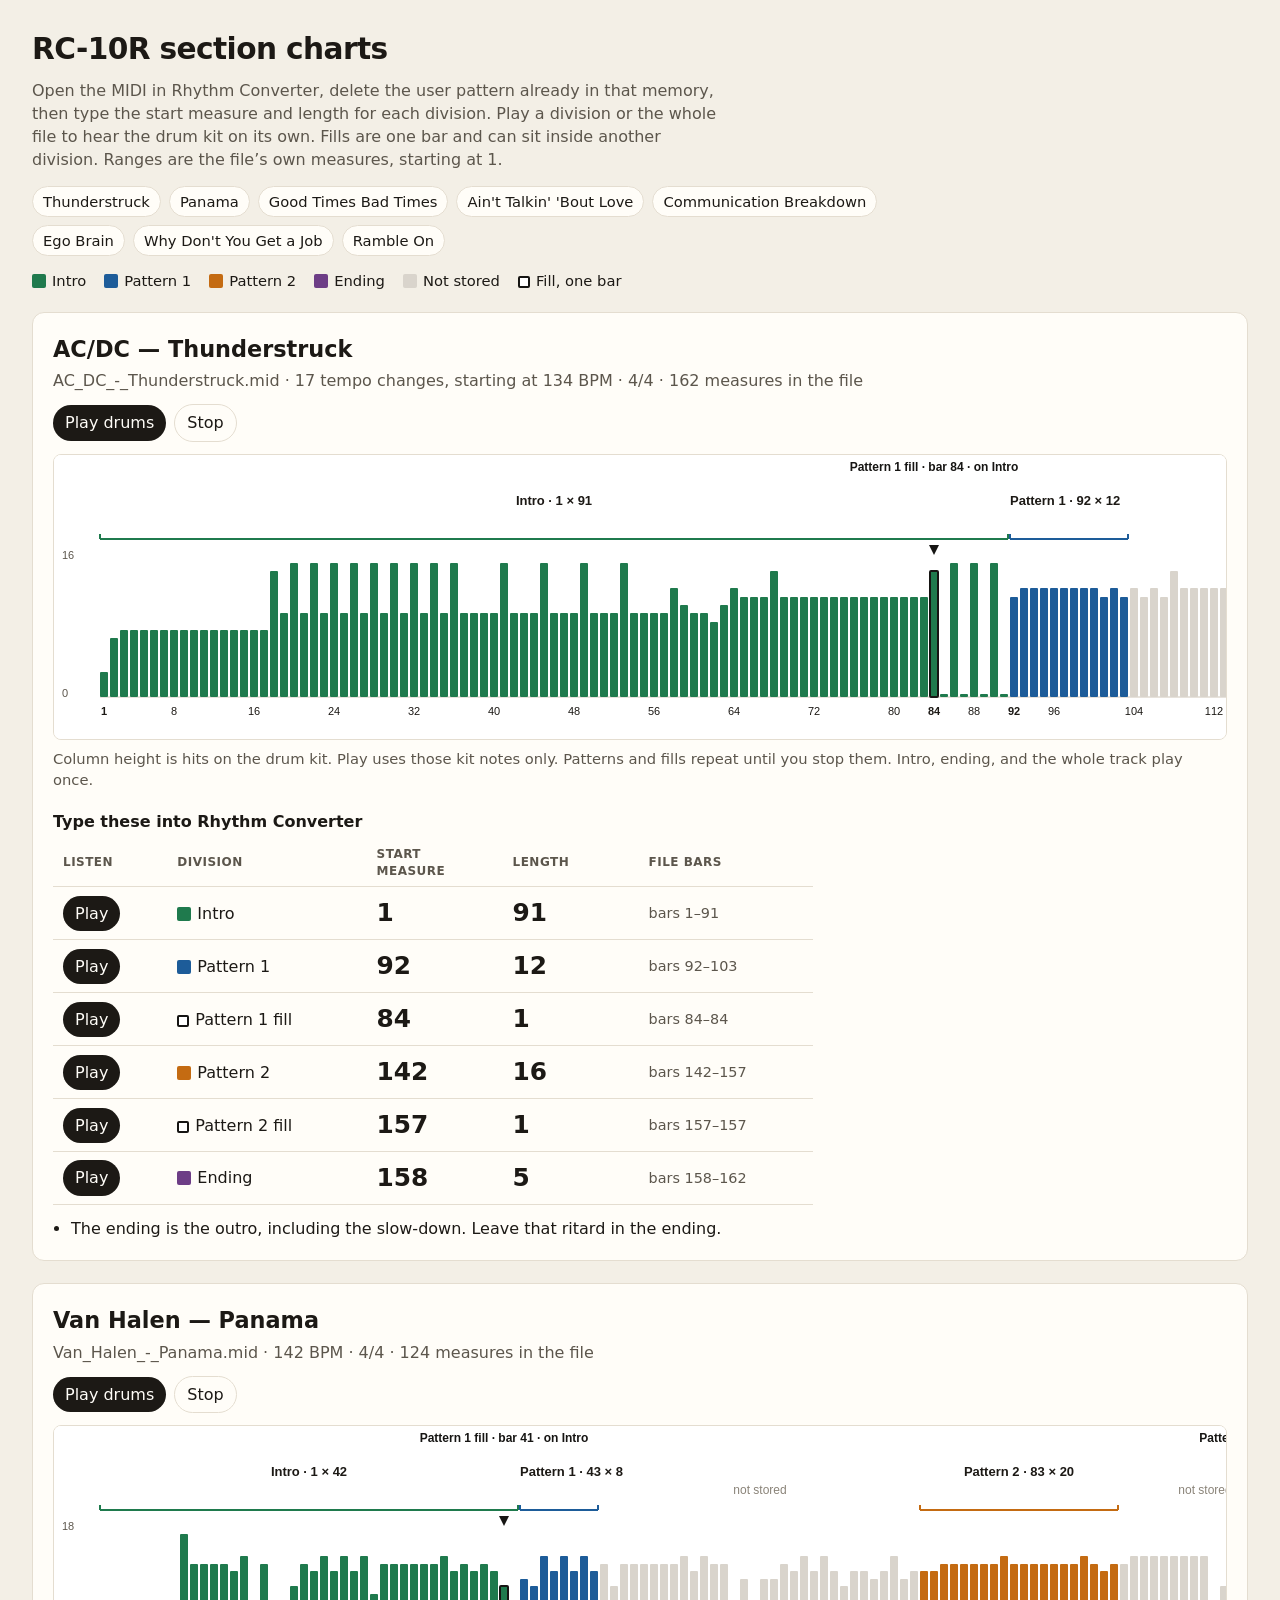
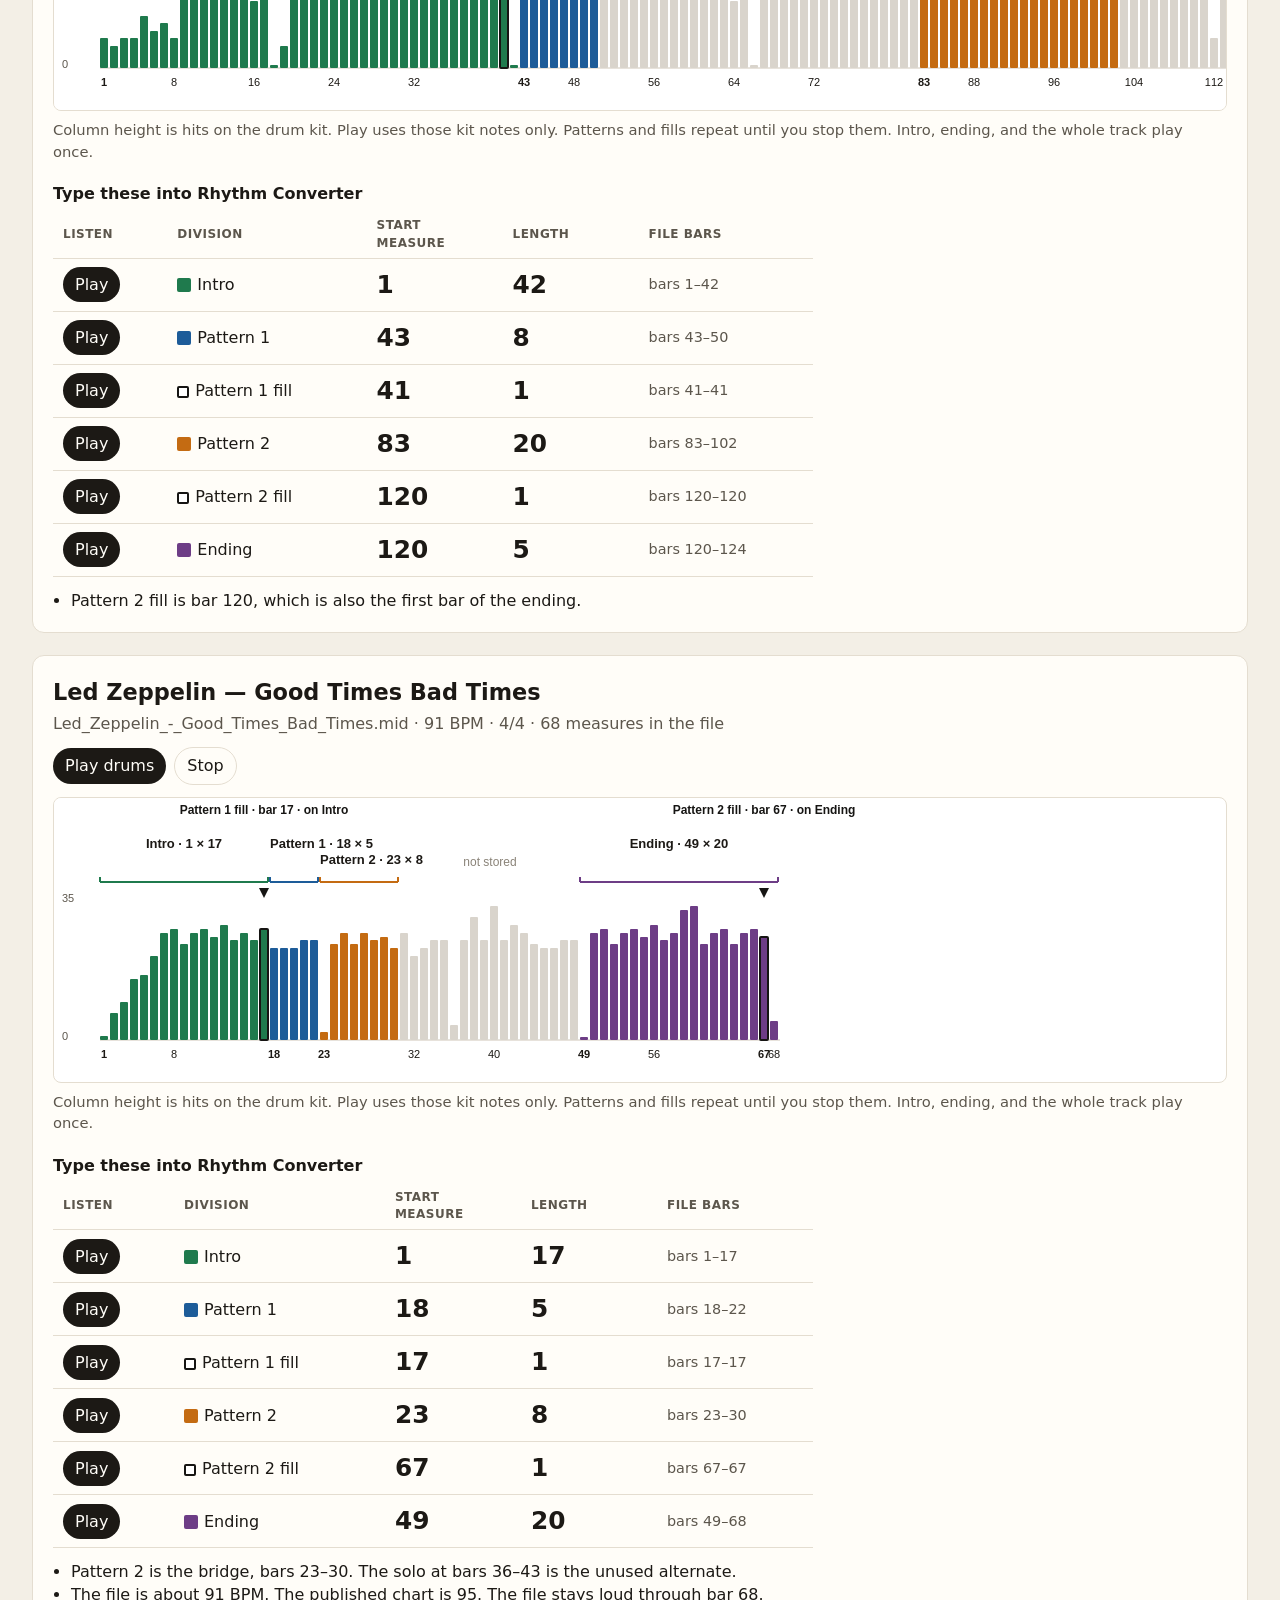
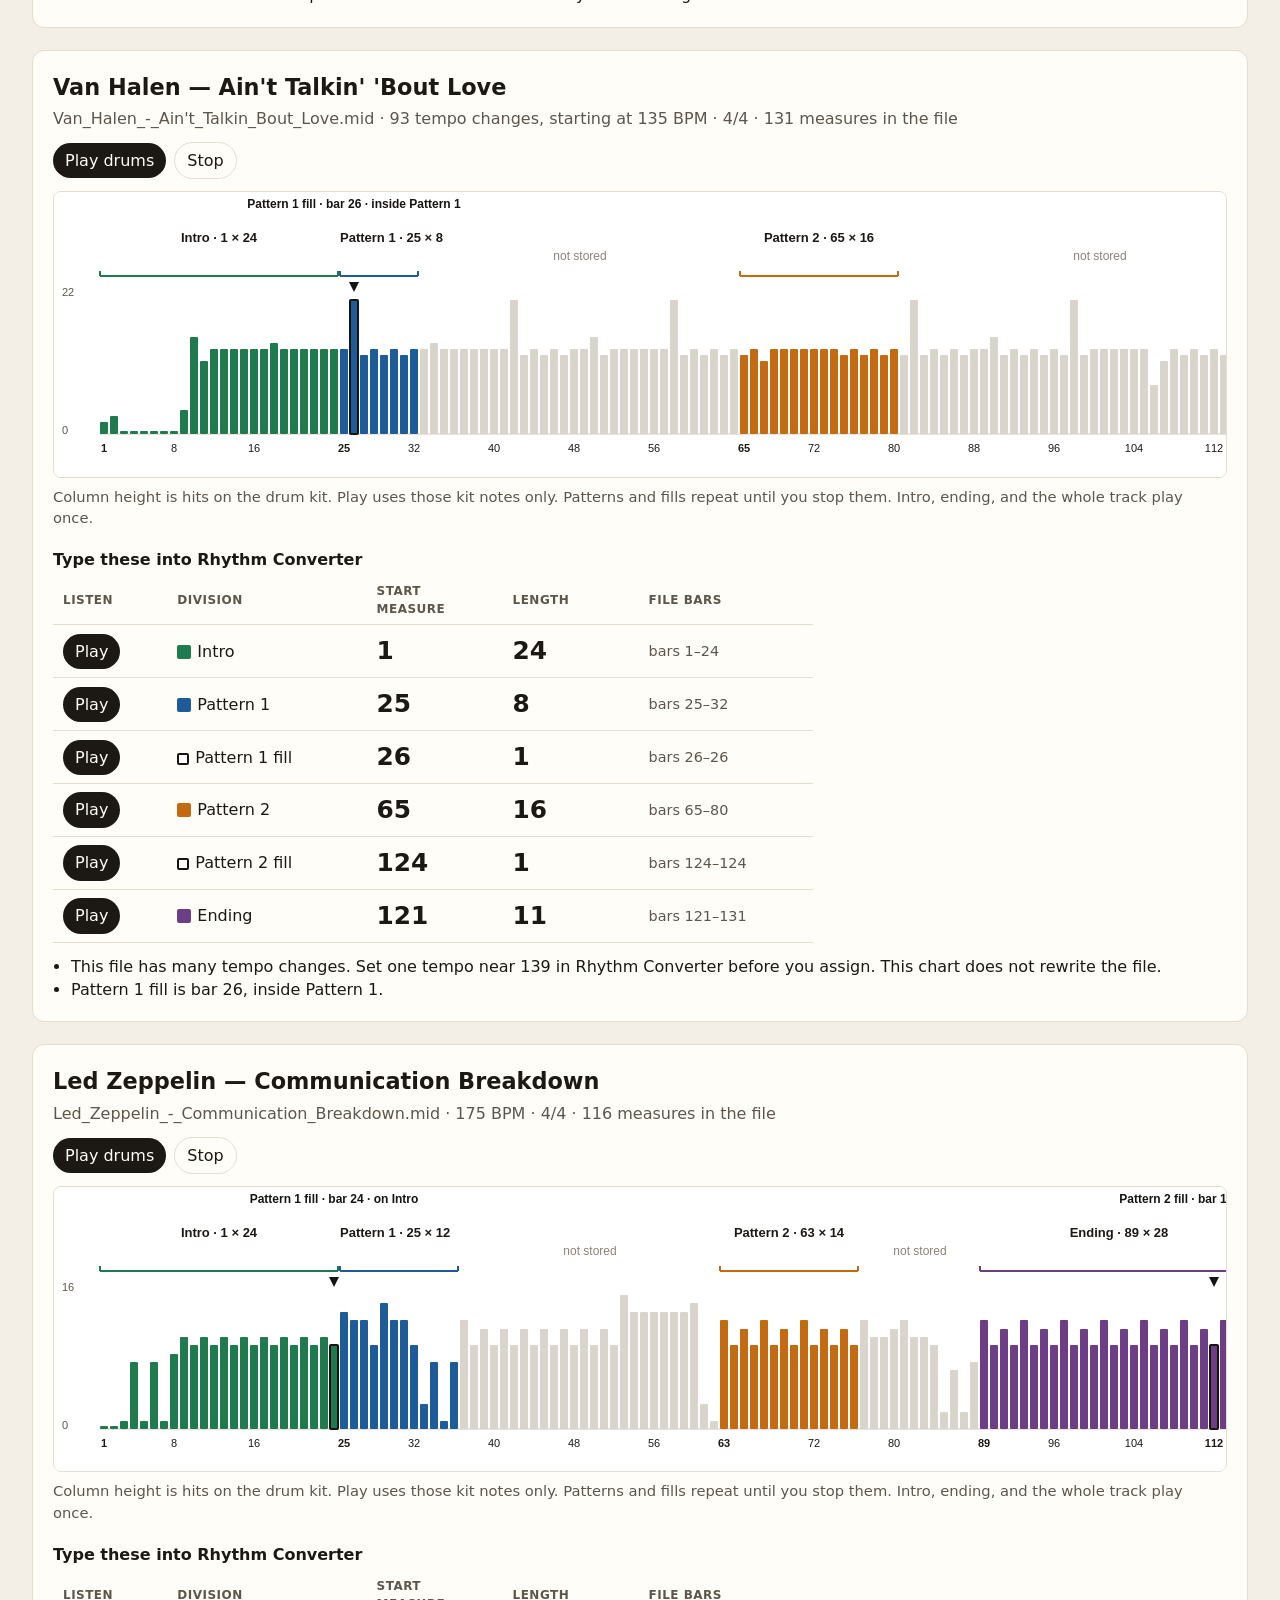
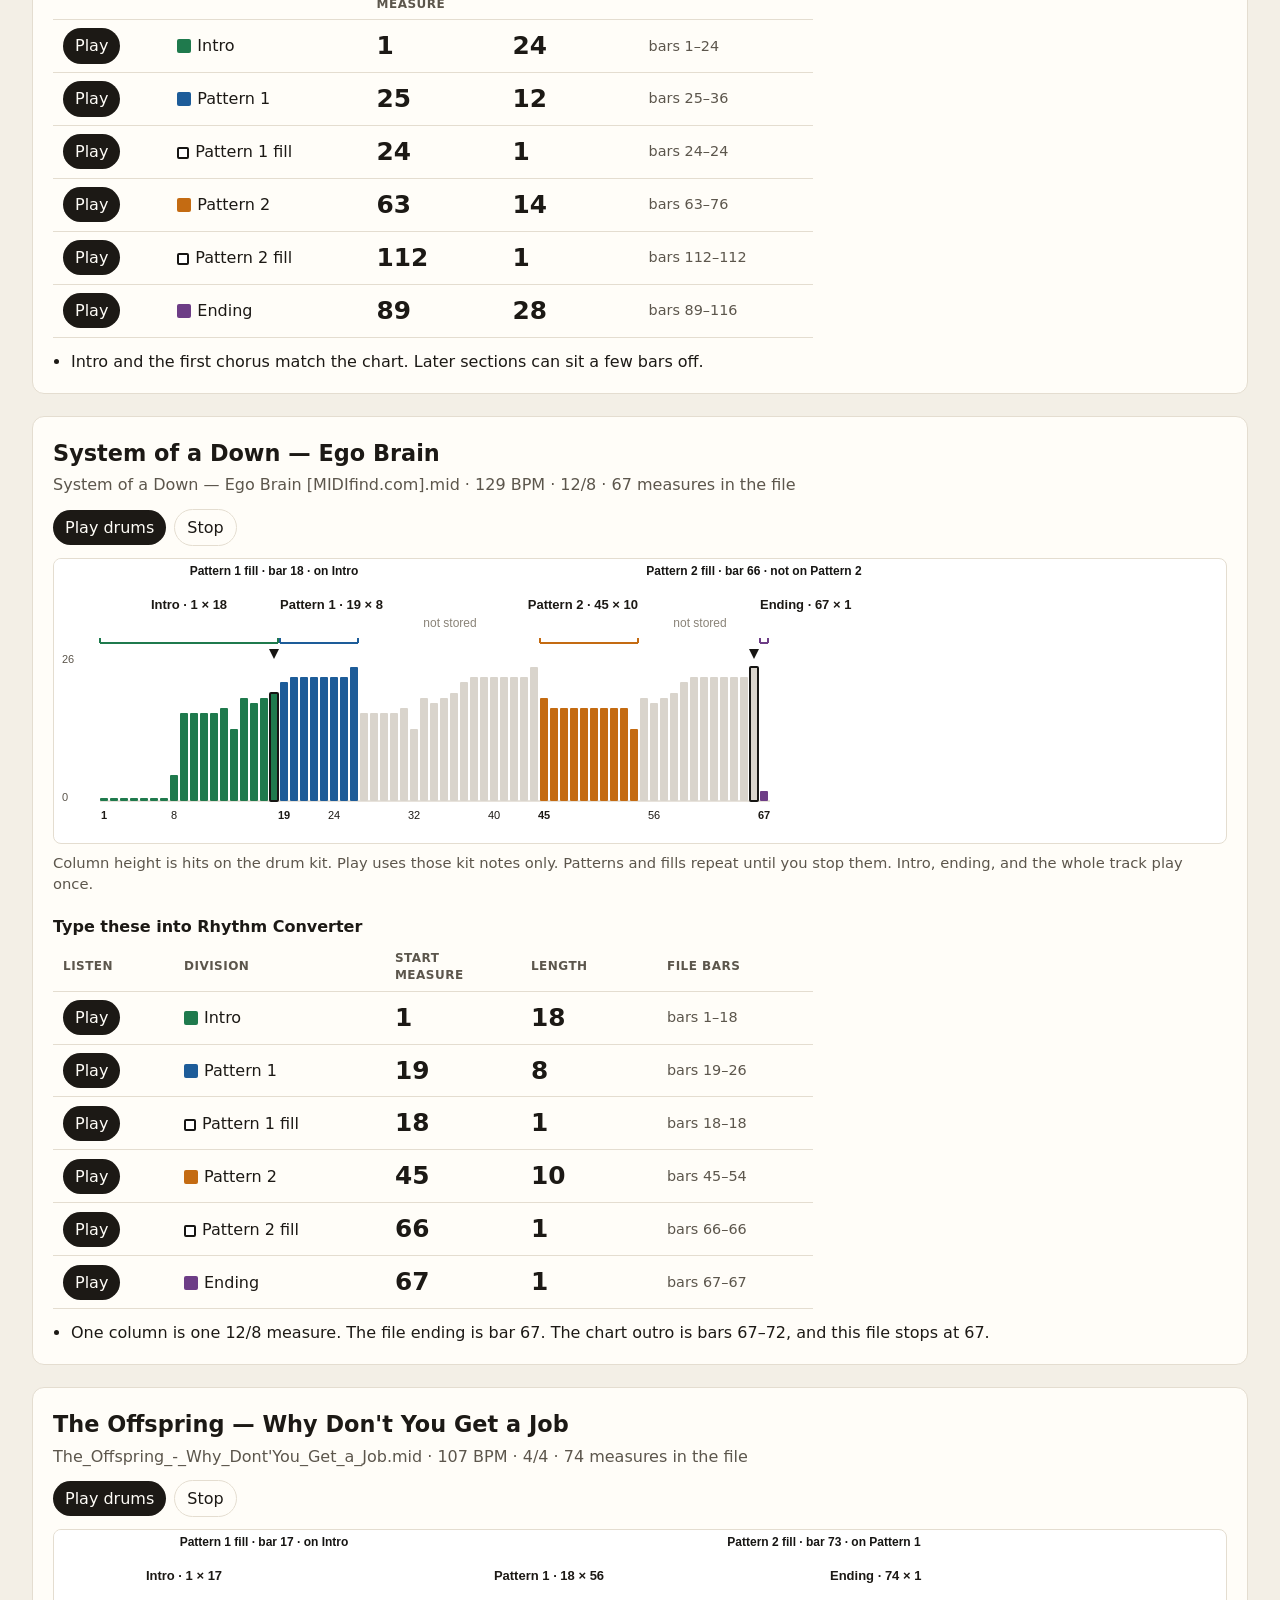
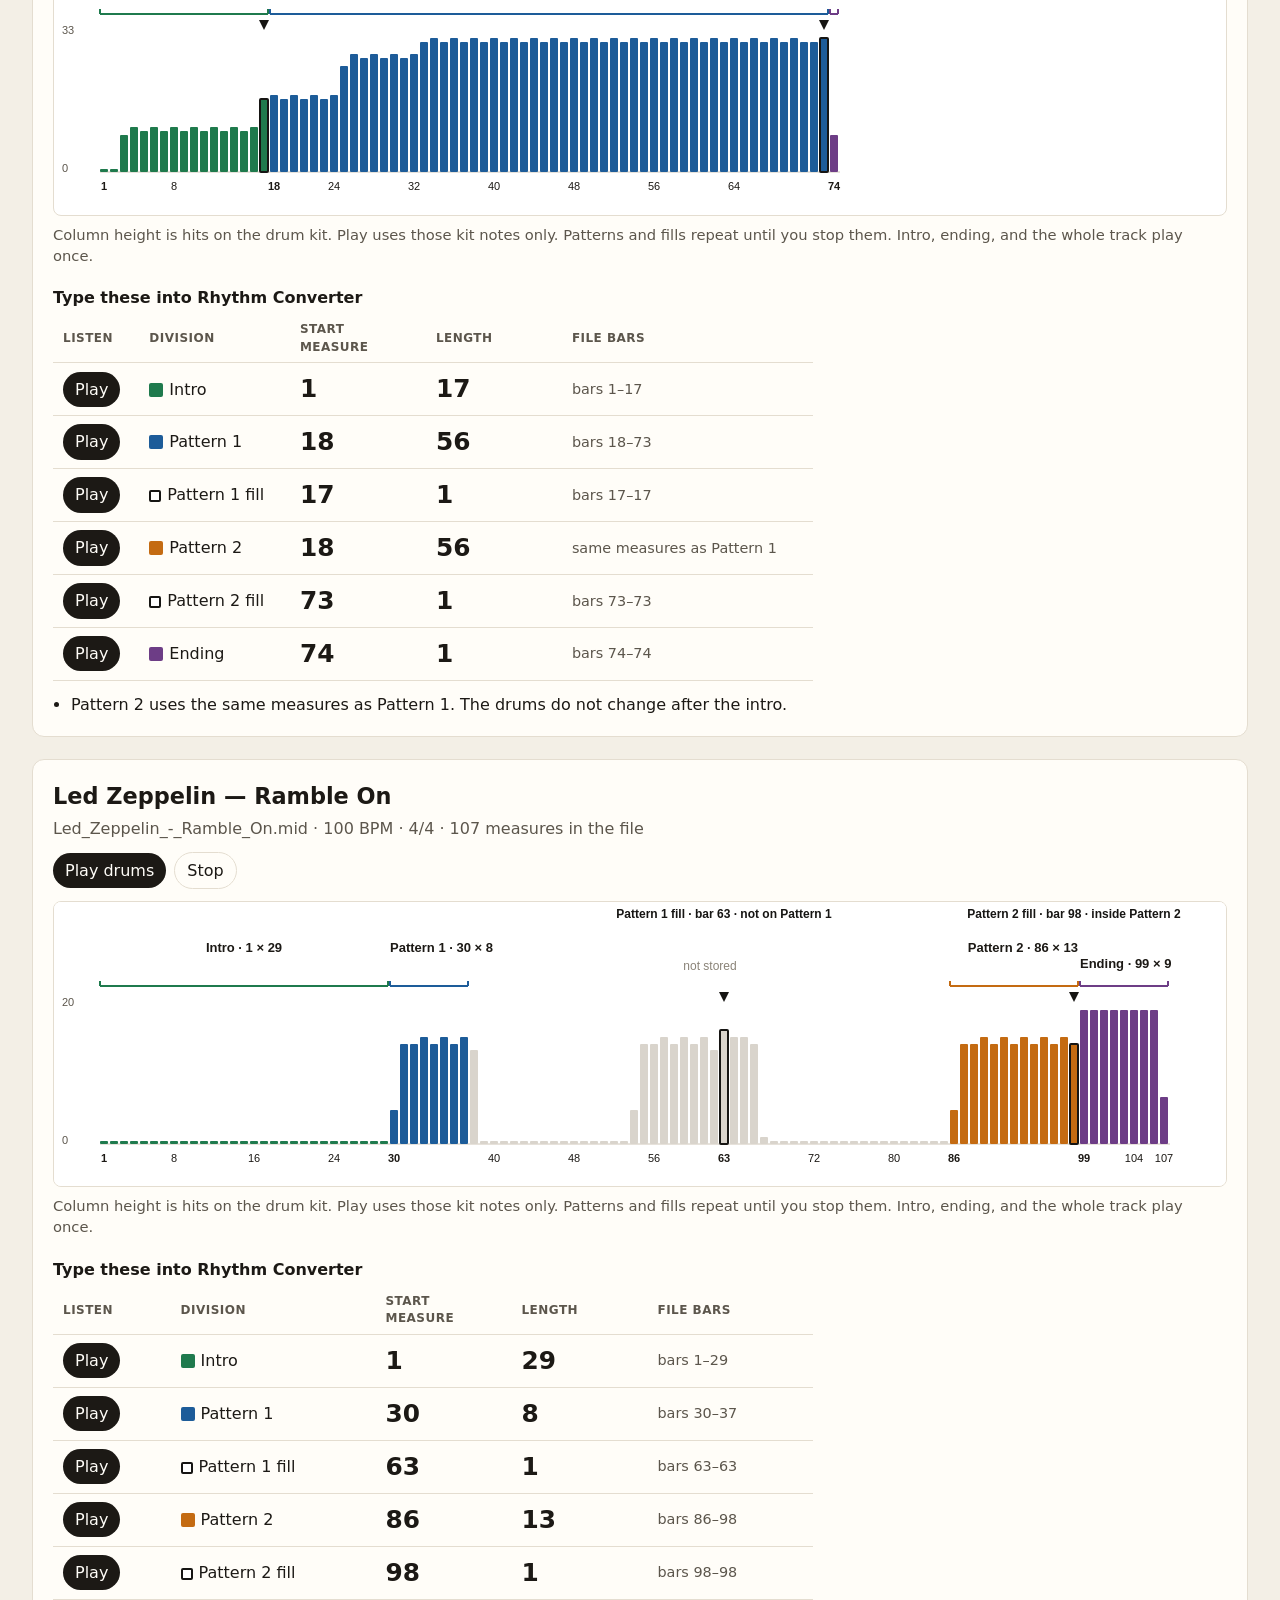
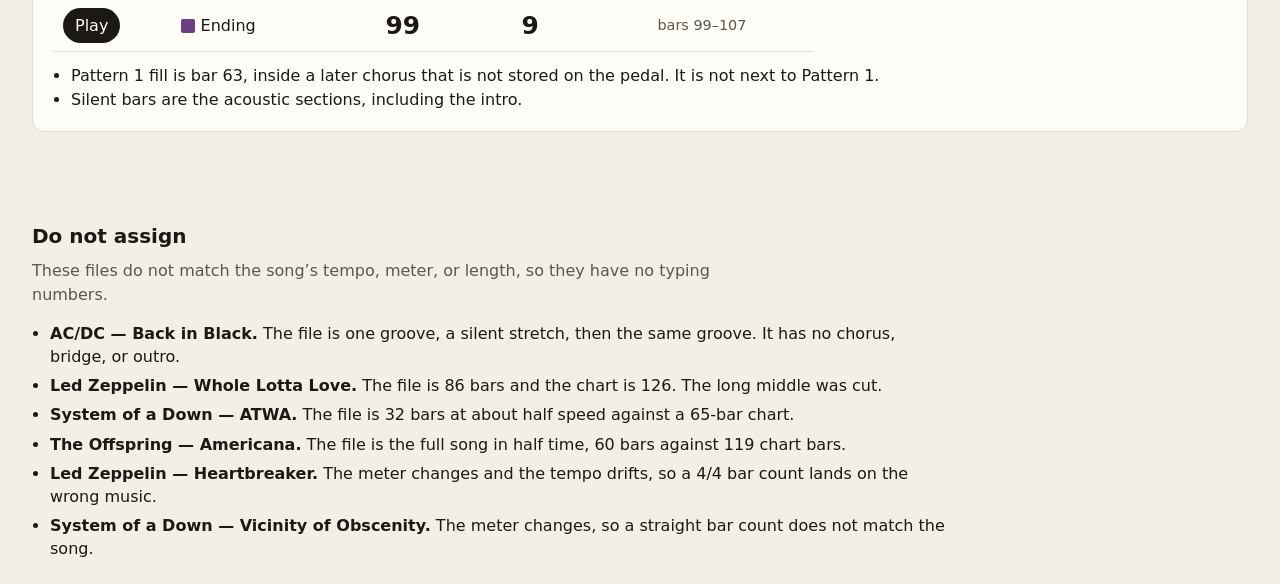
==== commit 2ce10897: "Add drum playback and a bar playhead so each section can be heard against the chart." ====
--- a/docs/charts/index.html
+++ b/docs/charts/index.html
@@ -119,6 +119,19 @@
       font-variant-numeric: tabular-nums;
       width: 8.5rem;
     }
+    .transport { display: flex; flex-wrap: wrap; gap: 8px; align-items: center; margin: 0 0 12px; }
+    .transport .status { color: var(--muted); font-size: 0.92rem; }
+    button.play, button.stop {
+      font: inherit;
+      border: 0;
+      border-radius: 999px;
+      padding: 6px 12px;
+      cursor: pointer;
+    }
+    button.play { background: #1c1915; color: #fffdf8; }
+    button.play[aria-pressed="true"] { background: var(--intro); }
+    button.stop { background: transparent; color: var(--ink); border: 1px solid var(--line); }
+    tr.is-playing { background: #f6f1e6; }
     .range { color: var(--muted); font-size: 0.9rem; }
     .notes { margin: 0 0 12px; padding-left: 18px; }
     .excluded h2 { font-size: 1.25rem; margin-bottom: 8px; }
@@ -129,7 +142,7 @@
 <body>
   <header class="page">
     <h1>RC-10R section charts</h1>
-    <p class="lede">Open the MIDI in Rhythm Converter, delete the user pattern already in that memory, then type the start measure and length for each division. Fills are one bar and can sit inside another division. Ranges are the file’s own measures, starting at 1.</p>
+    <p class="lede">Open the MIDI in Rhythm Converter, delete the user pattern already in that memory, then type the start measure and length for each division. Play a division or the whole file to hear the drum kit on its own. Fills are one bar and can sit inside another division. Ranges are the file’s own measures, starting at 1.</p>
     <nav><a href="#thunderstruck">Thunderstruck</a>
 <a href="#panama">Panama</a>
 <a href="#good-times-bad-times">Good Times Bad Times</a>
@@ -153,25 +166,31 @@
   <h2>AC/DC — Thunderstruck</h2>
   <p class="meta">AC_DC_-_Thunderstruck.mid · 17 tempo changes, starting at 134 BPM · 4/4 · 162 measures in the file</p>
   
-  <div class="chart-scroll">
-    <svg xmlns="http://www.w3.org/2000/svg" width="1806" height="278" viewBox="0 0 1806 278" role="img" aria-labelledby="thunderstruck-title"><title id="thunderstruck-title">Thunderstruck measure chart</title><rect x="0" y="0" width="1806" height="278" fill="#fff"/><text x="8" y="104" fill="#5c564c" font-size="11" font-family="Segoe UI, sans-serif">16</text><text x="8" y="242" fill="#5c564c" font-size="11" font-family="Segoe UI, sans-serif">0</text><line x1="46" y1="242" x2="1666" y2="242" stroke="#cfc6b8" stroke-width="1"/><rect x="46" y="217" width="8" height="25" rx="1" fill="#1f7a4d"><title>Bar 1 · intro · 3 hits</title></rect><rect x="56" y="183" width="8" height="59" rx="1" fill="#1f7a4d"><title>Bar 2 · intro · 7 hits</title></rect><rect x="66" y="175" width="8" height="67" rx="1" fill="#1f7a4d"><title>Bar 3 · intro · 8 hits</title></rect><rect x="76" y="175" width="8" height="67" rx="1" fill="#1f7a4d"><title>Bar 4 · intro · 8 hits</title></rect><rect x="86" y="175" width="8" height="67" rx="1" fill="#1f7a4d"><title>Bar 5 · intro · 8 hits</title></rect><rect x="96" y="175" width="8" height="67" rx="1" fill="#1f7a4d"><title>Bar 6 · intro · 8 hits</title></rect><rect x="106" y="175" width="8" height="67" rx="1" fill="#1f7a4d"><title>Bar 7 · intro · 8 hits</title></rect><rect x="116" y="175" width="8" height="67" rx="1" fill="#1f7a4d"><title>Bar 8 · intro · 8 hits</title></rect><rect x="126" y="175" width="8" height="67" rx="1" fill="#1f7a4d"><title>Bar 9 · intro · 8 hits</title></rect><rect x="136" y="175" width="8" height="67" rx="1" fill="#1f7a4d"><title>Bar 10 · intro · 8 hits</title></rect><rect x="146" y="175" width="8" height="67" rx="1" fill="#1f7a4d"><title>Bar 11 · intro · 8 hits</title></rect><rect x="156" y="175" width="8" height="67" rx="1" fill="#1f7a4d"><title>Bar 12 · intro · 8 hits</title></rect><rect x="166" y="175" width="8" height="67" rx="1" fill="#1f7a4d"><title>Bar 13 · intro · 8 hits</title></rect><rect x="176" y="175" width="8" height="67" rx="1" fill="#1f7a4d"><title>Bar 14 · intro · 8 hits</title></rect><rect x="186" y="175" width="8" height="67" rx="1" fill="#1f7a4d"><title>Bar 15 · intro · 8 hits</title></rect><rect x="196" y="175" width="8" height="67" rx="1" fill="#1f7a4d"><title>Bar 16 · intro · 8 hits</title></rect><rect x="206" y="175" width="8" height="67" rx="1" fill="#1f7a4d"><title>Bar 17 · intro · 8 hits</title></rect><rect x="216" y="116" width="8" height="126" rx="1" fill="#1f7a4d"><title>Bar 18 · intro · 15 hits</title></rect><rect x="226" y="158" width="8" height="84" rx="1" fill="#1f7a4d"><title>Bar 19 · intro · 10 hits</title></rect><rect x="236" y="108" width="8" height="134" rx="1" fill="#1f7a4d"><title>Bar 20 · intro · 16 hits</title></rect><rect x="246" y="158" width="8" height="84" rx="1" fill="#1f7a4d"><title>Bar 21 · intro · 10 hits</title></rect><rect x="256" y="108" width="8" height="134" rx="1" fill="#1f7a4d"><title>Bar 22 · intro · 16 hits</title></rect><rect x="266" y="158" width="8" height="84" rx="1" fill="#1f7a4d"><title>Bar 23 · intro · 10 hits</title></rect><rect x="276" y="108" width="8" height="134" rx="1" fill="#1f7a4d"><title>Bar 24 · intro · 16 hits</title></rect><rect x="286" y="158" width="8" height="84" rx="1" fill="#1f7a4d"><title>Bar 25 · intro · 10 hits</title></rect><rect x="296" y="108" width="8" height="134" rx="1" fill="#1f7a4d"><title>Bar 26 · intro · 16 hits</title></rect><rect x="306" y="158" width="8" height="84" rx="1" fill="#1f7a4d"><title>Bar 27 · intro · 10 hits</title></rect><rect x="316" y="108" width="8" height="134" rx="1" fill="#1f7a4d"><title>Bar 28 · intro · 16 hits</title></rect><rect x="326" y="158" width="8" height="84" rx="1" fill="#1f7a4d"><title>Bar 29 · intro · 10 hits</title></rect><rect x="336" y="108" width="8" height="134" rx="1" fill="#1f7a4d"><title>Bar 30 · intro · 16 hits</title></rect><rect x="346" y="158" width="8" height="84" rx="1" fill="#1f7a4d"><title>Bar 31 · intro · 10 hits</title></rect><rect x="356" y="108" width="8" height="134" rx="1" fill="#1f7a4d"><title>Bar 32 · intro · 16 hits</title></rect><rect x="366" y="158" width="8" height="84" rx="1" fill="#1f7a4d"><title>Bar 33 · intro · 10 hits</title></rect><rect x="376" y="108" width="8" height="134" rx="1" fill="#1f7a4d"><title>Bar 34 · intro · 16 hits</title></rect><rect x="386" y="158" width="8" height="84" rx="1" fill="#1f7a4d"><title>Bar 35 · intro · 10 hits</title></rect><rect x="396" y="108" width="8" height="134" rx="1" fill="#1f7a4d"><title>Bar 36 · intro · 16 hits</title></rect><rect x="406" y="158" width="8" height="84" rx="1" fill="#1f7a4d"><title>Bar 37 · intro · 10 hits</title></rect><rect x="416" y="158" width="8" height="84" rx="1" fill="#1f7a4d"><title>Bar 38 · intro · 10 hits</title></rect><rect x="426" y="158" width="8" height="84" rx="1" fill="#1f7a4d"><title>Bar 39 · intro · 10 hits</title></rect><rect x="436" y="158" width="8" height="84" rx="1" fill="#1f7a4d"><title>Bar 40 · intro · 10 hits</title></rect><rect x="446" y="108" width="8" height="134" rx="1" fill="#1f7a4d"><title>Bar 41 · intro · 16 hits</title></rect><rect x="456" y="158" width="8" height="84" rx="1" fill="#1f7a4d"><title>Bar 42 · intro · 10 hits</title></rect><rect x="466" y="158" width="8" height="84" rx="1" fill="#1f7a4d"><title>Bar 43 · intro · 10 hits</title></rect><rect x="476" y="158" width="8" height="84" rx="1" fill="#1f7a4d"><title>Bar 44 · intro · 10 hits</title></rect><rect x="486" y="108" width="8" height="134" rx="1" fill="#1f7a4d"><title>Bar 45 · intro · 16 hits</title></rect><rect x="496" y="158" width="8" height="84" rx="1" fill="#1f7a4d"><title>Bar 46 · intro · 10 hits</title></rect><rect x="506" y="158" width="8" height="84" rx="1" fill="#1f7a4d"><title>Bar 47 · intro · 10 hits</title></rect><rect x="516" y="158" width="8" height="84" rx="1" fill="#1f7a4d"><title>Bar 48 · intro · 10 hits</title></rect><rect x="526" y="108" width="8" height="134" rx="1" fill="#1f7a4d"><title>Bar 49 · intro · 16 hits</title></rect><rect x="536" y="158" width="8" height="84" rx="1" fill="#1f7a4d"><title>Bar 50 · intro · 10 hits</title></rect><rect x="546" y="158" width="8" height="84" rx="1" fill="#1f7a4d"><title>Bar 51 · intro · 10 hits</title></rect><rect x="556" y="158" width="8" height="84" rx="1" fill="#1f7a4d"><title>Bar 52 · intro · 10 hits</title></rect><rect x="566" y="108" width="8" height="134" rx="1" fill="#1f7a4d"><title>Bar 53 · intro · 16 hits</title></rect><rect x="576" y="158" width="8" height="84" rx="1" fill="#1f7a4d"><title>Bar 54 · intro · 10 hits</title></rect><rect x="586" y="158" width="8" height="84" rx="1" fill="#1f7a4d"><title>Bar 55 · intro · 10 hits</title></rect><rect x="596" y="158" width="8" height="84" rx="1" fill="#1f7a4d"><title>Bar 56 · intro · 10 hits</title></rect><rect x="606" y="158" width="8" height="84" rx="1" fill="#1f7a4d"><title>Bar 57 · intro · 10 hits</title></rect><rect x="616" y="133" width="8" height="109" rx="1" fill="#1f7a4d"><title>Bar 58 · intro · 13 hits</title></rect><rect x="626" y="150" width="8" height="92" rx="1" fill="#1f7a4d"><title>Bar 59 · intro · 11 hits</title></rect><rect x="636" y="158" width="8" height="84" rx="1" fill="#1f7a4d"><title>Bar 60 · intro · 10 hits</title></rect><rect x="646" y="158" width="8" height="84" rx="1" fill="#1f7a4d"><title>Bar 61 · intro · 10 hits</title></rect><rect x="656" y="167" width="8" height="75" rx="1" fill="#1f7a4d"><title>Bar 62 · intro · 9 hits</title></rect><rect x="666" y="150" width="8" height="92" rx="1" fill="#1f7a4d"><title>Bar 63 · intro · 11 hits</title></rect><rect x="676" y="133" width="8" height="109" rx="1" fill="#1f7a4d"><title>Bar 64 · intro · 13 hits</title></rect><rect x="686" y="142" width="8" height="100" rx="1" fill="#1f7a4d"><title>Bar 65 · intro · 12 hits</title></rect><rect x="696" y="142" width="8" height="100" rx="1" fill="#1f7a4d"><title>Bar 66 · intro · 12 hits</title></rect><rect x="706" y="142" width="8" height="100" rx="1" fill="#1f7a4d"><title>Bar 67 · intro · 12 hits</title></rect><rect x="716" y="116" width="8" height="126" rx="1" fill="#1f7a4d"><title>Bar 68 · intro · 15 hits</title></rect><rect x="726" y="142" width="8" height="100" rx="1" fill="#1f7a4d"><title>Bar 69 · intro · 12 hits</title></rect><rect x="736" y="142" width="8" height="100" rx="1" fill="#1f7a4d"><title>Bar 70 · intro · 12 hits</title></rect><rect x="746" y="142" width="8" height="100" rx="1" fill="#1f7a4d"><title>Bar 71 · intro · 12 hits</title></rect><rect x="756" y="142" width="8" height="100" rx="1" fill="#1f7a4d"><title>Bar 72 · intro · 12 hits</title></rect><rect x="766" y="142" width="8" height="100" rx="1" fill="#1f7a4d"><title>Bar 73 · intro · 12 hits</title></rect><rect x="776" y="142" width="8" height="100" rx="1" fill="#1f7a4d"><title>Bar 74 · intro · 12 hits</title></rect><rect x="786" y="142" width="8" height="100" rx="1" fill="#1f7a4d"><title>Bar 75 · intro · 12 hits</title></rect><rect x="796" y="142" width="8" height="100" rx="1" fill="#1f7a4d"><title>Bar 76 · intro · 12 hits</title></rect><rect x="806" y="142" width="8" height="100" rx="1" fill="#1f7a4d"><title>Bar 77 · intro · 12 hits</title></rect><rect x="816" y="142" width="8" height="100" rx="1" fill="#1f7a4d"><title>Bar 78 · intro · 12 hits</title></rect><rect x="826" y="142" width="8" height="100" rx="1" fill="#1f7a4d"><title>Bar 79 · intro · 12 hits</title></rect><rect x="836" y="142" width="8" height="100" rx="1" fill="#1f7a4d"><title>Bar 80 · intro · 12 hits</title></rect><rect x="846" y="142" width="8" height="100" rx="1" fill="#1f7a4d"><title>Bar 81 · intro · 12 hits</title></rect><rect x="856" y="142" width="8" height="100" rx="1" fill="#1f7a4d"><title>Bar 82 · intro · 12 hits</title></rect><rect x="866" y="142" width="8" height="100" rx="1" fill="#1f7a4d"><title>Bar 83 · intro · 12 hits</title></rect><rect x="876" y="116" width="8" height="126" rx="1" fill="#1f7a4d" stroke="#161513" stroke-width="2"><title>Bar 84 · intro · 15 hits · Pattern 1 fill · bar 84 · on Intro</title></rect><rect x="886" y="239" width="8" height="3" rx="1" fill="#1f7a4d"><title>Bar 85 · intro · 0 hits</title></rect><rect x="896" y="108" width="8" height="134" rx="1" fill="#1f7a4d"><title>Bar 86 · intro · 16 hits</title></rect><rect x="906" y="239" width="8" height="3" rx="1" fill="#1f7a4d"><title>Bar 87 · intro · 0 hits</title></rect><rect x="916" y="108" width="8" height="134" rx="1" fill="#1f7a4d"><title>Bar 88 · intro · 16 hits</title></rect><rect x="926" y="239" width="8" height="3" rx="1" fill="#1f7a4d"><title>Bar 89 · intro · 0 hits</title></rect><rect x="936" y="108" width="8" height="134" rx="1" fill="#1f7a4d"><title>Bar 90 · intro · 16 hits</title></rect><rect x="946" y="239" width="8" height="3" rx="1" fill="#1f7a4d"><title>Bar 91 · intro · 0 hits</title></rect><rect x="956" y="142" width="8" height="100" rx="1" fill="#1d5c99"><title>Bar 92 · pattern1 · 12 hits</title></rect><rect x="966" y="133" width="8" height="109" rx="1" fill="#1d5c99"><title>Bar 93 · pattern1 · 13 hits</title></rect><rect x="976" y="133" width="8" height="109" rx="1" fill="#1d5c99"><title>Bar 94 · pattern1 · 13 hits</title></rect><rect x="986" y="133" width="8" height="109" rx="1" fill="#1d5c99"><title>Bar 95 · pattern1 · 13 hits</title></rect><rect x="996" y="133" width="8" height="109" rx="1" fill="#1d5c99"><title>Bar 96 · pattern1 · 13 hits</title></rect><rect x="1006" y="133" width="8" height="109" rx="1" fill="#1d5c99"><title>Bar 97 · pattern1 · 13 hits</title></rect><rect x="1016" y="133" width="8" height="109" rx="1" fill="#1d5c99"><title>Bar 98 · pattern1 · 13 hits</title></rect><rect x="1026" y="133" width="8" height="109" rx="1" fill="#1d5c99"><title>Bar 99 · pattern1 · 13 hits</title></rect><rect x="1036" y="133" width="8" height="109" rx="1" fill="#1d5c99"><title>Bar 100 · pattern1 · 13 hits</title></rect><rect x="1046" y="142" width="8" height="100" rx="1" fill="#1d5c99"><title>Bar 101 · pattern1 · 12 hits</title></rect><rect x="1056" y="133" width="8" height="109" rx="1" fill="#1d5c99"><title>Bar 102 · pattern1 · 13 hits</title></rect><rect x="1066" y="142" width="8" height="100" rx="1" fill="#1d5c99"><title>Bar 103 · pattern1 · 12 hits</title></rect><rect x="1076" y="133" width="8" height="109" rx="1" fill="#d9d4cc"><title>Bar 104 · not stored · 13 hits</title></rect><rect x="1086" y="142" width="8" height="100" rx="1" fill="#d9d4cc"><title>Bar 105 · not stored · 12 hits</title></rect><rect x="1096" y="133" width="8" height="109" rx="1" fill="#d9d4cc"><title>Bar 106 · not stored · 13 hits</title></rect><rect x="1106" y="142" width="8" height="100" rx="1" fill="#d9d4cc"><title>Bar 107 · not stored · 12 hits</title></rect><rect x="1116" y="116" width="8" height="126" rx="1" fill="#d9d4cc"><title>Bar 108 · not stored · 15 hits</title></rect><rect x="1126" y="133" width="8" height="109" rx="1" fill="#d9d4cc"><title>Bar 109 · not stored · 13 hits</title></rect><rect x="1136" y="133" width="8" height="109" rx="1" fill="#d9d4cc"><title>Bar 110 · not stored · 13 hits</title></rect><rect x="1146" y="133" width="8" height="109" rx="1" fill="#d9d4cc"><title>Bar 111 · not stored · 13 hits</title></rect><rect x="1156" y="133" width="8" height="109" rx="1" fill="#d9d4cc"><title>Bar 112 · not stored · 13 hits</title></rect><rect x="1166" y="133" width="8" height="109" rx="1" fill="#d9d4cc"><title>Bar 113 · not stored · 13 hits</title></rect><rect x="1176" y="133" width="8" height="109" rx="1" fill="#d9d4cc"><title>Bar 114 · not stored · 13 hits</title></rect><rect x="1186" y="133" width="8" height="109" rx="1" fill="#d9d4cc"><title>Bar 115 · not stored · 13 hits</title></rect><rect x="1196" y="150" width="8" height="92" rx="1" fill="#d9d4cc"><title>Bar 116 · not stored · 11 hits</title></rect><rect x="1206" y="158" width="8" height="84" rx="1" fill="#d9d4cc"><title>Bar 117 · not stored · 10 hits</title></rect><rect x="1216" y="158" width="8" height="84" rx="1" fill="#d9d4cc"><title>Bar 118 · not stored · 10 hits</title></rect><rect x="1226" y="158" width="8" height="84" rx="1" fill="#d9d4cc"><title>Bar 119 · not stored · 10 hits</title></rect><rect x="1236" y="158" width="8" height="84" rx="1" fill="#d9d4cc"><title>Bar 120 · not stored · 10 hits</title></rect><rect x="1246" y="158" width="8" height="84" rx="1" fill="#d9d4cc"><title>Bar 121 · not stored · 10 hits</title></rect><rect x="1256" y="158" width="8" height="84" rx="1" fill="#d9d4cc"><title>Bar 122 · not stored · 10 hits</title></rect><rect x="1266" y="158" width="8" height="84" rx="1" fill="#d9d4cc"><title>Bar 123 · not stored · 10 hits</title></rect><rect x="1276" y="167" width="8" height="75" rx="1" fill="#d9d4cc"><title>Bar 124 · not stored · 9 hits</title></rect><rect x="1286" y="158" width="8" height="84" rx="1" fill="#d9d4cc"><title>Bar 125 · not stored · 10 hits</title></rect><rect x="1296" y="125" width="8" height="117" rx="1" fill="#d9d4cc"><title>Bar 126 · not stored · 14 hits</title></rect><rect x="1306" y="133" width="8" height="109" rx="1" fill="#d9d4cc"><title>Bar 127 · not stored · 13 hits</title></rect><rect x="1316" y="133" width="8" height="109" rx="1" fill="#d9d4cc"><title>Bar 128 · not stored · 13 hits</title></rect><rect x="1326" y="133" width="8" height="109" rx="1" fill="#d9d4cc"><title>Bar 129 · not stored · 13 hits</title></rect><rect x="1336" y="133" width="8" height="109" rx="1" fill="#d9d4cc"><title>Bar 130 · not stored · 13 hits</title></rect><rect x="1346" y="133" width="8" height="109" rx="1" fill="#d9d4cc"><title>Bar 131 · not stored · 13 hits</title></rect><rect x="1356" y="133" width="8" height="109" rx="1" fill="#d9d4cc"><title>Bar 132 · not stored · 13 hits</title></rect><rect x="1366" y="133" width="8" height="109" rx="1" fill="#d9d4cc"><title>Bar 133 · not stored · 13 hits</title></rect><rect x="1376" y="133" width="8" height="109" rx="1" fill="#d9d4cc"><title>Bar 134 · not stored · 13 hits</title></rect><rect x="1386" y="133" width="8" height="109" rx="1" fill="#d9d4cc"><title>Bar 135 · not stored · 13 hits</title></rect><rect x="1396" y="133" width="8" height="109" rx="1" fill="#d9d4cc"><title>Bar 136 · not stored · 13 hits</title></rect><rect x="1406" y="133" width="8" height="109" rx="1" fill="#d9d4cc"><title>Bar 137 · not stored · 13 hits</title></rect><rect x="1416" y="133" width="8" height="109" rx="1" fill="#d9d4cc"><title>Bar 138 · not stored · 13 hits</title></rect><rect x="1426" y="133" width="8" height="109" rx="1" fill="#d9d4cc"><title>Bar 139 · not stored · 13 hits</title></rect><rect x="1436" y="133" width="8" height="109" rx="1" fill="#d9d4cc"><title>Bar 140 · not stored · 13 hits</title></rect><rect x="1446" y="133" width="8" height="109" rx="1" fill="#d9d4cc"><title>Bar 141 · not stored · 13 hits</title></rect><rect x="1456" y="116" width="8" height="126" rx="1" fill="#c46b12"><title>Bar 142 · pattern2 · 15 hits</title></rect><rect x="1466" y="133" width="8" height="109" rx="1" fill="#c46b12"><title>Bar 143 · pattern2 · 13 hits</title></rect><rect x="1476" y="133" width="8" height="109" rx="1" fill="#c46b12"><title>Bar 144 · pattern2 · 13 hits</title></rect><rect x="1486" y="133" width="8" height="109" rx="1" fill="#c46b12"><title>Bar 145 · pattern2 · 13 hits</title></rect><rect x="1496" y="133" width="8" height="109" rx="1" fill="#c46b12"><title>Bar 146 · pattern2 · 13 hits</title></rect><rect x="1506" y="133" width="8" height="109" rx="1" fill="#c46b12"><title>Bar 147 · pattern2 · 13 hits</title></rect><rect x="1516" y="133" width="8" height="109" rx="1" fill="#c46b12"><title>Bar 148 · pattern2 · 13 hits</title></rect><rect x="1526" y="133" width="8" height="109" rx="1" fill="#c46b12"><title>Bar 149 · pattern2 · 13 hits</title></rect><rect x="1536" y="133" width="8" height="109" rx="1" fill="#c46b12"><title>Bar 150 · pattern2 · 13 hits</title></rect><rect x="1546" y="133" width="8" height="109" rx="1" fill="#c46b12"><title>Bar 151 · pattern2 · 13 hits</title></rect><rect x="1556" y="133" width="8" height="109" rx="1" fill="#c46b12"><title>Bar 152 · pattern2 · 13 hits</title></rect><rect x="1566" y="133" width="8" height="109" rx="1" fill="#c46b12"><title>Bar 153 · pattern2 · 13 hits</title></rect><rect x="1576" y="133" width="8" height="109" rx="1" fill="#c46b12"><title>Bar 154 · pattern2 · 13 hits</title></rect><rect x="1586" y="133" width="8" height="109" rx="1" fill="#c46b12"><title>Bar 155 · pattern2 · 13 hits</title></rect><rect x="1596" y="133" width="8" height="109" rx="1" fill="#c46b12"><title>Bar 156 · pattern2 · 13 hits</title></rect><rect x="1606" y="125" width="8" height="117" rx="1" fill="#c46b12" stroke="#161513" stroke-width="2"><title>Bar 157 · pattern2 · 14 hits · Pattern 2 fill · bar 157 · inside Pattern 2</title></rect><rect x="1616" y="200" width="8" height="42" rx="1" fill="#6d3d86"><title>Bar 158 · ending · 5 hits</title></rect><rect x="1626" y="239" width="8" height="3" rx="1" fill="#6d3d86"><title>Bar 159 · ending · 0 hits</title></rect><rect x="1636" y="225" width="8" height="17" rx="1" fill="#6d3d86"><title>Bar 160 · ending · 2 hits</title></rect><rect x="1646" y="239" width="8" height="3" rx="1" fill="#6d3d86"><title>Bar 161 · ending · 0 hits</title></rect><rect x="1656" y="225" width="8" height="17" rx="1" fill="#6d3d86"><title>Bar 162 · ending · 2 hits</title></rect><line x1="46" y1="84" x2="954" y2="84" stroke="#1f7a4d" stroke-width="2"/><line x1="46" y1="79" x2="46" y2="84" stroke="#1f7a4d" stroke-width="2"/><line x1="954" y1="79" x2="954" y2="84" stroke="#1f7a4d" stroke-width="2"/><line x1="956" y1="84" x2="1074" y2="84" stroke="#1d5c99" stroke-width="2"/><line x1="956" y1="79" x2="956" y2="84" stroke="#1d5c99" stroke-width="2"/><line x1="1074" y1="79" x2="1074" y2="84" stroke="#1d5c99" stroke-width="2"/><text x="1266.0" y="68" text-anchor="middle" fill="#8a8378" font-size="12" font-family="Segoe UI, sans-serif">not stored</text><line x1="1456" y1="84" x2="1614" y2="84" stroke="#c46b12" stroke-width="2"/><line x1="1456" y1="79" x2="1456" y2="84" stroke="#c46b12" stroke-width="2"/><line x1="1614" y1="79" x2="1614" y2="84" stroke="#c46b12" stroke-width="2"/><line x1="1616" y1="84" x2="1664" y2="84" stroke="#6d3d86" stroke-width="2"/><line x1="1616" y1="79" x2="1616" y2="84" stroke="#6d3d86" stroke-width="2"/><line x1="1664" y1="79" x2="1664" y2="84" stroke="#6d3d86" stroke-width="2"/><text x="500.0" y="50" text-anchor="middle" fill="#1c1915" font-size="13" font-weight="600" font-family="Segoe UI, sans-serif">Intro · 1 × 91</text><text x="956" y="50" text-anchor="start" fill="#1c1915" font-size="13" font-weight="600" font-family="Segoe UI, sans-serif">Pattern 1 · 92 × 12</text><text x="1535.0" y="50" text-anchor="middle" fill="#1c1915" font-size="13" font-weight="600" font-family="Segoe UI, sans-serif">Pattern 2 · 142 × 16</text><text x="1616" y="50" text-anchor="start" fill="#1c1915" font-size="13" font-weight="600" font-family="Segoe UI, sans-serif">Ending · 158 × 5</text><text x="880.0" y="16" text-anchor="middle" fill="#161513" font-size="12" font-weight="600" font-family="Segoe UI, sans-serif">Pattern 1 fill · bar 84 · on Intro</text><polygon points="875.0,90 885.0,90 880.0,100" fill="#161513"/><text x="1610.0" y="16" text-anchor="middle" fill="#161513" font-size="12" font-weight="600" font-family="Segoe UI, sans-serif">Pattern 2 fill · bar 157 · inside Pattern 2</text><polygon points="1605.0,90 1615.0,90 1610.0,100" fill="#161513"/><text x="50.0" y="260" text-anchor="middle" fill="#1c1915" font-size="11" font-family="Segoe UI, sans-serif" font-weight="700">1</text><text x="120.0" y="260" text-anchor="middle" fill="#1c1915" font-size="11" font-family="Segoe UI, sans-serif">8</text><text x="200.0" y="260" text-anchor="middle" fill="#1c1915" font-size="11" font-family="Segoe UI, sans-serif">16</text><text x="280.0" y="260" text-anchor="middle" fill="#1c1915" font-size="11" font-family="Segoe UI, sans-serif">24</text><text x="360.0" y="260" text-anchor="middle" fill="#1c1915" font-size="11" font-family="Segoe UI, sans-serif">32</text><text x="440.0" y="260" text-anchor="middle" fill="#1c1915" font-size="11" font-family="Segoe UI, sans-serif">40</text><text x="520.0" y="260" text-anchor="middle" fill="#1c1915" font-size="11" font-family="Segoe UI, sans-serif">48</text><text x="600.0" y="260" text-anchor="middle" fill="#1c1915" font-size="11" font-family="Segoe UI, sans-serif">56</text><text x="680.0" y="260" text-anchor="middle" fill="#1c1915" font-size="11" font-family="Segoe UI, sans-serif">64</text><text x="760.0" y="260" text-anchor="middle" fill="#1c1915" font-size="11" font-family="Segoe UI, sans-serif">72</text><text x="840.0" y="260" text-anchor="middle" fill="#1c1915" font-size="11" font-family="Segoe UI, sans-serif">80</text><text x="880.0" y="260" text-anchor="middle" fill="#1c1915" font-size="11" font-family="Segoe UI, sans-serif" font-weight="700">84</text><text x="920.0" y="260" text-anchor="middle" fill="#1c1915" font-size="11" font-family="Segoe UI, sans-serif">88</text><text x="960.0" y="260" text-anchor="middle" fill="#1c1915" font-size="11" font-family="Segoe UI, sans-serif" font-weight="700">92</text><text x="1000.0" y="260" text-anchor="middle" fill="#1c1915" font-size="11" font-family="Segoe UI, sans-serif">96</text><text x="1080.0" y="260" text-anchor="middle" fill="#1c1915" font-size="11" font-family="Segoe UI, sans-serif">104</text><text x="1160.0" y="260" text-anchor="middle" fill="#1c1915" font-size="11" font-family="Segoe UI, sans-serif">112</text><text x="1240.0" y="260" text-anchor="middle" fill="#1c1915" font-size="11" font-family="Segoe UI, sans-serif">120</text><text x="1320.0" y="260" text-anchor="middle" fill="#1c1915" font-size="11" font-family="Segoe UI, sans-serif">128</text><text x="1400.0" y="260" text-anchor="middle" fill="#1c1915" font-size="11" font-family="Segoe UI, sans-serif">136</text><text x="1460.0" y="260" text-anchor="middle" fill="#1c1915" font-size="11" font-family="Segoe UI, sans-serif" font-weight="700">142</text><text x="1560.0" y="260" text-anchor="middle" fill="#1c1915" font-size="11" font-family="Segoe UI, sans-serif">152</text><text x="1620.0" y="260" text-anchor="middle" fill="#1c1915" font-size="11" font-family="Segoe UI, sans-serif" font-weight="700">158</text><text x="1660.0" y="260" text-anchor="middle" fill="#1c1915" font-size="11" font-family="Segoe UI, sans-serif">162</text></svg>
-  </div>
-  <p class="caption">Column height is hits on the drum kit. Gray measures are not stored on the pedal. A black outline and a triangle mark a one-bar fill.</p>
-  <table class="sheet">
-    <caption>Type these into Rhythm Converter</caption>
-    <thead>
-      <tr><th>Division</th><th>Start measure</th><th>Length</th><th>File bars</th></tr>
-    </thead>
-    <tbody>
-      <tr><td class="name"><span class="swatch intro"></span>Intro</td><td class="num">1</td><td class="num">91</td><td><div class="range">bars 1–91</div></td></tr>
-<tr><td class="name"><span class="swatch pattern1"></span>Pattern 1</td><td class="num">92</td><td class="num">12</td><td><div class="range">bars 92–103</div></td></tr>
-<tr><td class="name"><span class="swatch fill"></span>Pattern 1 fill</td><td class="num">84</td><td class="num">1</td><td><div class="range">bars 84–84</div></td></tr>
-<tr><td class="name"><span class="swatch pattern2"></span>Pattern 2</td><td class="num">142</td><td class="num">16</td><td><div class="range">bars 142–157</div></td></tr>
-<tr><td class="name"><span class="swatch fill"></span>Pattern 2 fill</td><td class="num">157</td><td class="num">1</td><td><div class="range">bars 157–157</div></td></tr>
-<tr><td class="name"><span class="swatch ending"></span>Ending</td><td class="num">158</td><td class="num">5</td><td><div class="range">bars 158–162</div></td></tr>
+  <div class="transport">
+    <button type="button" class="play" data-song="thunderstruck" data-start="1" data-end="162" data-loop="0" data-label="the drum track">Play drums</button>
+    <button type="button" class="stop">Stop</button>
+    <span class="status" data-status-for="thunderstruck"></span>
+  </div>
+  <div class="chart-scroll">
+    <svg xmlns="http://www.w3.org/2000/svg" width="1806" height="278" viewBox="0 0 1806 278" role="img" aria-labelledby="thunderstruck-title"><title id="thunderstruck-title">Thunderstruck measure chart</title><rect x="0" y="0" width="1806" height="278" fill="#fff"/><text x="8" y="104" fill="#5c564c" font-size="11" font-family="Segoe UI, sans-serif">16</text><text x="8" y="242" fill="#5c564c" font-size="11" font-family="Segoe UI, sans-serif">0</text><line x1="46" y1="242" x2="1666" y2="242" stroke="#cfc6b8" stroke-width="1"/><rect x="46" y="217" width="8" height="25" rx="1" fill="#1f7a4d"><title>Bar 1 · intro · 3 hits</title></rect><rect x="56" y="183" width="8" height="59" rx="1" fill="#1f7a4d"><title>Bar 2 · intro · 7 hits</title></rect><rect x="66" y="175" width="8" height="67" rx="1" fill="#1f7a4d"><title>Bar 3 · intro · 8 hits</title></rect><rect x="76" y="175" width="8" height="67" rx="1" fill="#1f7a4d"><title>Bar 4 · intro · 8 hits</title></rect><rect x="86" y="175" width="8" height="67" rx="1" fill="#1f7a4d"><title>Bar 5 · intro · 8 hits</title></rect><rect x="96" y="175" width="8" height="67" rx="1" fill="#1f7a4d"><title>Bar 6 · intro · 8 hits</title></rect><rect x="106" y="175" width="8" height="67" rx="1" fill="#1f7a4d"><title>Bar 7 · intro · 8 hits</title></rect><rect x="116" y="175" width="8" height="67" rx="1" fill="#1f7a4d"><title>Bar 8 · intro · 8 hits</title></rect><rect x="126" y="175" width="8" height="67" rx="1" fill="#1f7a4d"><title>Bar 9 · intro · 8 hits</title></rect><rect x="136" y="175" width="8" height="67" rx="1" fill="#1f7a4d"><title>Bar 10 · intro · 8 hits</title></rect><rect x="146" y="175" width="8" height="67" rx="1" fill="#1f7a4d"><title>Bar 11 · intro · 8 hits</title></rect><rect x="156" y="175" width="8" height="67" rx="1" fill="#1f7a4d"><title>Bar 12 · intro · 8 hits</title></rect><rect x="166" y="175" width="8" height="67" rx="1" fill="#1f7a4d"><title>Bar 13 · intro · 8 hits</title></rect><rect x="176" y="175" width="8" height="67" rx="1" fill="#1f7a4d"><title>Bar 14 · intro · 8 hits</title></rect><rect x="186" y="175" width="8" height="67" rx="1" fill="#1f7a4d"><title>Bar 15 · intro · 8 hits</title></rect><rect x="196" y="175" width="8" height="67" rx="1" fill="#1f7a4d"><title>Bar 16 · intro · 8 hits</title></rect><rect x="206" y="175" width="8" height="67" rx="1" fill="#1f7a4d"><title>Bar 17 · intro · 8 hits</title></rect><rect x="216" y="116" width="8" height="126" rx="1" fill="#1f7a4d"><title>Bar 18 · intro · 15 hits</title></rect><rect x="226" y="158" width="8" height="84" rx="1" fill="#1f7a4d"><title>Bar 19 · intro · 10 hits</title></rect><rect x="236" y="108" width="8" height="134" rx="1" fill="#1f7a4d"><title>Bar 20 · intro · 16 hits</title></rect><rect x="246" y="158" width="8" height="84" rx="1" fill="#1f7a4d"><title>Bar 21 · intro · 10 hits</title></rect><rect x="256" y="108" width="8" height="134" rx="1" fill="#1f7a4d"><title>Bar 22 · intro · 16 hits</title></rect><rect x="266" y="158" width="8" height="84" rx="1" fill="#1f7a4d"><title>Bar 23 · intro · 10 hits</title></rect><rect x="276" y="108" width="8" height="134" rx="1" fill="#1f7a4d"><title>Bar 24 · intro · 16 hits</title></rect><rect x="286" y="158" width="8" height="84" rx="1" fill="#1f7a4d"><title>Bar 25 · intro · 10 hits</title></rect><rect x="296" y="108" width="8" height="134" rx="1" fill="#1f7a4d"><title>Bar 26 · intro · 16 hits</title></rect><rect x="306" y="158" width="8" height="84" rx="1" fill="#1f7a4d"><title>Bar 27 · intro · 10 hits</title></rect><rect x="316" y="108" width="8" height="134" rx="1" fill="#1f7a4d"><title>Bar 28 · intro · 16 hits</title></rect><rect x="326" y="158" width="8" height="84" rx="1" fill="#1f7a4d"><title>Bar 29 · intro · 10 hits</title></rect><rect x="336" y="108" width="8" height="134" rx="1" fill="#1f7a4d"><title>Bar 30 · intro · 16 hits</title></rect><rect x="346" y="158" width="8" height="84" rx="1" fill="#1f7a4d"><title>Bar 31 · intro · 10 hits</title></rect><rect x="356" y="108" width="8" height="134" rx="1" fill="#1f7a4d"><title>Bar 32 · intro · 16 hits</title></rect><rect x="366" y="158" width="8" height="84" rx="1" fill="#1f7a4d"><title>Bar 33 · intro · 10 hits</title></rect><rect x="376" y="108" width="8" height="134" rx="1" fill="#1f7a4d"><title>Bar 34 · intro · 16 hits</title></rect><rect x="386" y="158" width="8" height="84" rx="1" fill="#1f7a4d"><title>Bar 35 · intro · 10 hits</title></rect><rect x="396" y="108" width="8" height="134" rx="1" fill="#1f7a4d"><title>Bar 36 · intro · 16 hits</title></rect><rect x="406" y="158" width="8" height="84" rx="1" fill="#1f7a4d"><title>Bar 37 · intro · 10 hits</title></rect><rect x="416" y="158" width="8" height="84" rx="1" fill="#1f7a4d"><title>Bar 38 · intro · 10 hits</title></rect><rect x="426" y="158" width="8" height="84" rx="1" fill="#1f7a4d"><title>Bar 39 · intro · 10 hits</title></rect><rect x="436" y="158" width="8" height="84" rx="1" fill="#1f7a4d"><title>Bar 40 · intro · 10 hits</title></rect><rect x="446" y="108" width="8" height="134" rx="1" fill="#1f7a4d"><title>Bar 41 · intro · 16 hits</title></rect><rect x="456" y="158" width="8" height="84" rx="1" fill="#1f7a4d"><title>Bar 42 · intro · 10 hits</title></rect><rect x="466" y="158" width="8" height="84" rx="1" fill="#1f7a4d"><title>Bar 43 · intro · 10 hits</title></rect><rect x="476" y="158" width="8" height="84" rx="1" fill="#1f7a4d"><title>Bar 44 · intro · 10 hits</title></rect><rect x="486" y="108" width="8" height="134" rx="1" fill="#1f7a4d"><title>Bar 45 · intro · 16 hits</title></rect><rect x="496" y="158" width="8" height="84" rx="1" fill="#1f7a4d"><title>Bar 46 · intro · 10 hits</title></rect><rect x="506" y="158" width="8" height="84" rx="1" fill="#1f7a4d"><title>Bar 47 · intro · 10 hits</title></rect><rect x="516" y="158" width="8" height="84" rx="1" fill="#1f7a4d"><title>Bar 48 · intro · 10 hits</title></rect><rect x="526" y="108" width="8" height="134" rx="1" fill="#1f7a4d"><title>Bar 49 · intro · 16 hits</title></rect><rect x="536" y="158" width="8" height="84" rx="1" fill="#1f7a4d"><title>Bar 50 · intro · 10 hits</title></rect><rect x="546" y="158" width="8" height="84" rx="1" fill="#1f7a4d"><title>Bar 51 · intro · 10 hits</title></rect><rect x="556" y="158" width="8" height="84" rx="1" fill="#1f7a4d"><title>Bar 52 · intro · 10 hits</title></rect><rect x="566" y="108" width="8" height="134" rx="1" fill="#1f7a4d"><title>Bar 53 · intro · 16 hits</title></rect><rect x="576" y="158" width="8" height="84" rx="1" fill="#1f7a4d"><title>Bar 54 · intro · 10 hits</title></rect><rect x="586" y="158" width="8" height="84" rx="1" fill="#1f7a4d"><title>Bar 55 · intro · 10 hits</title></rect><rect x="596" y="158" width="8" height="84" rx="1" fill="#1f7a4d"><title>Bar 56 · intro · 10 hits</title></rect><rect x="606" y="158" width="8" height="84" rx="1" fill="#1f7a4d"><title>Bar 57 · intro · 10 hits</title></rect><rect x="616" y="133" width="8" height="109" rx="1" fill="#1f7a4d"><title>Bar 58 · intro · 13 hits</title></rect><rect x="626" y="150" width="8" height="92" rx="1" fill="#1f7a4d"><title>Bar 59 · intro · 11 hits</title></rect><rect x="636" y="158" width="8" height="84" rx="1" fill="#1f7a4d"><title>Bar 60 · intro · 10 hits</title></rect><rect x="646" y="158" width="8" height="84" rx="1" fill="#1f7a4d"><title>Bar 61 · intro · 10 hits</title></rect><rect x="656" y="167" width="8" height="75" rx="1" fill="#1f7a4d"><title>Bar 62 · intro · 9 hits</title></rect><rect x="666" y="150" width="8" height="92" rx="1" fill="#1f7a4d"><title>Bar 63 · intro · 11 hits</title></rect><rect x="676" y="133" width="8" height="109" rx="1" fill="#1f7a4d"><title>Bar 64 · intro · 13 hits</title></rect><rect x="686" y="142" width="8" height="100" rx="1" fill="#1f7a4d"><title>Bar 65 · intro · 12 hits</title></rect><rect x="696" y="142" width="8" height="100" rx="1" fill="#1f7a4d"><title>Bar 66 · intro · 12 hits</title></rect><rect x="706" y="142" width="8" height="100" rx="1" fill="#1f7a4d"><title>Bar 67 · intro · 12 hits</title></rect><rect x="716" y="116" width="8" height="126" rx="1" fill="#1f7a4d"><title>Bar 68 · intro · 15 hits</title></rect><rect x="726" y="142" width="8" height="100" rx="1" fill="#1f7a4d"><title>Bar 69 · intro · 12 hits</title></rect><rect x="736" y="142" width="8" height="100" rx="1" fill="#1f7a4d"><title>Bar 70 · intro · 12 hits</title></rect><rect x="746" y="142" width="8" height="100" rx="1" fill="#1f7a4d"><title>Bar 71 · intro · 12 hits</title></rect><rect x="756" y="142" width="8" height="100" rx="1" fill="#1f7a4d"><title>Bar 72 · intro · 12 hits</title></rect><rect x="766" y="142" width="8" height="100" rx="1" fill="#1f7a4d"><title>Bar 73 · intro · 12 hits</title></rect><rect x="776" y="142" width="8" height="100" rx="1" fill="#1f7a4d"><title>Bar 74 · intro · 12 hits</title></rect><rect x="786" y="142" width="8" height="100" rx="1" fill="#1f7a4d"><title>Bar 75 · intro · 12 hits</title></rect><rect x="796" y="142" width="8" height="100" rx="1" fill="#1f7a4d"><title>Bar 76 · intro · 12 hits</title></rect><rect x="806" y="142" width="8" height="100" rx="1" fill="#1f7a4d"><title>Bar 77 · intro · 12 hits</title></rect><rect x="816" y="142" width="8" height="100" rx="1" fill="#1f7a4d"><title>Bar 78 · intro · 12 hits</title></rect><rect x="826" y="142" width="8" height="100" rx="1" fill="#1f7a4d"><title>Bar 79 · intro · 12 hits</title></rect><rect x="836" y="142" width="8" height="100" rx="1" fill="#1f7a4d"><title>Bar 80 · intro · 12 hits</title></rect><rect x="846" y="142" width="8" height="100" rx="1" fill="#1f7a4d"><title>Bar 81 · intro · 12 hits</title></rect><rect x="856" y="142" width="8" height="100" rx="1" fill="#1f7a4d"><title>Bar 82 · intro · 12 hits</title></rect><rect x="866" y="142" width="8" height="100" rx="1" fill="#1f7a4d"><title>Bar 83 · intro · 12 hits</title></rect><rect x="876" y="116" width="8" height="126" rx="1" fill="#1f7a4d" stroke="#161513" stroke-width="2"><title>Bar 84 · intro · 15 hits · Pattern 1 fill · bar 84 · on Intro</title></rect><rect x="886" y="239" width="8" height="3" rx="1" fill="#1f7a4d"><title>Bar 85 · intro · 0 hits</title></rect><rect x="896" y="108" width="8" height="134" rx="1" fill="#1f7a4d"><title>Bar 86 · intro · 16 hits</title></rect><rect x="906" y="239" width="8" height="3" rx="1" fill="#1f7a4d"><title>Bar 87 · intro · 0 hits</title></rect><rect x="916" y="108" width="8" height="134" rx="1" fill="#1f7a4d"><title>Bar 88 · intro · 16 hits</title></rect><rect x="926" y="239" width="8" height="3" rx="1" fill="#1f7a4d"><title>Bar 89 · intro · 0 hits</title></rect><rect x="936" y="108" width="8" height="134" rx="1" fill="#1f7a4d"><title>Bar 90 · intro · 16 hits</title></rect><rect x="946" y="239" width="8" height="3" rx="1" fill="#1f7a4d"><title>Bar 91 · intro · 0 hits</title></rect><rect x="956" y="142" width="8" height="100" rx="1" fill="#1d5c99"><title>Bar 92 · pattern1 · 12 hits</title></rect><rect x="966" y="133" width="8" height="109" rx="1" fill="#1d5c99"><title>Bar 93 · pattern1 · 13 hits</title></rect><rect x="976" y="133" width="8" height="109" rx="1" fill="#1d5c99"><title>Bar 94 · pattern1 · 13 hits</title></rect><rect x="986" y="133" width="8" height="109" rx="1" fill="#1d5c99"><title>Bar 95 · pattern1 · 13 hits</title></rect><rect x="996" y="133" width="8" height="109" rx="1" fill="#1d5c99"><title>Bar 96 · pattern1 · 13 hits</title></rect><rect x="1006" y="133" width="8" height="109" rx="1" fill="#1d5c99"><title>Bar 97 · pattern1 · 13 hits</title></rect><rect x="1016" y="133" width="8" height="109" rx="1" fill="#1d5c99"><title>Bar 98 · pattern1 · 13 hits</title></rect><rect x="1026" y="133" width="8" height="109" rx="1" fill="#1d5c99"><title>Bar 99 · pattern1 · 13 hits</title></rect><rect x="1036" y="133" width="8" height="109" rx="1" fill="#1d5c99"><title>Bar 100 · pattern1 · 13 hits</title></rect><rect x="1046" y="142" width="8" height="100" rx="1" fill="#1d5c99"><title>Bar 101 · pattern1 · 12 hits</title></rect><rect x="1056" y="133" width="8" height="109" rx="1" fill="#1d5c99"><title>Bar 102 · pattern1 · 13 hits</title></rect><rect x="1066" y="142" width="8" height="100" rx="1" fill="#1d5c99"><title>Bar 103 · pattern1 · 12 hits</title></rect><rect x="1076" y="133" width="8" height="109" rx="1" fill="#d9d4cc"><title>Bar 104 · not stored · 13 hits</title></rect><rect x="1086" y="142" width="8" height="100" rx="1" fill="#d9d4cc"><title>Bar 105 · not stored · 12 hits</title></rect><rect x="1096" y="133" width="8" height="109" rx="1" fill="#d9d4cc"><title>Bar 106 · not stored · 13 hits</title></rect><rect x="1106" y="142" width="8" height="100" rx="1" fill="#d9d4cc"><title>Bar 107 · not stored · 12 hits</title></rect><rect x="1116" y="116" width="8" height="126" rx="1" fill="#d9d4cc"><title>Bar 108 · not stored · 15 hits</title></rect><rect x="1126" y="133" width="8" height="109" rx="1" fill="#d9d4cc"><title>Bar 109 · not stored · 13 hits</title></rect><rect x="1136" y="133" width="8" height="109" rx="1" fill="#d9d4cc"><title>Bar 110 · not stored · 13 hits</title></rect><rect x="1146" y="133" width="8" height="109" rx="1" fill="#d9d4cc"><title>Bar 111 · not stored · 13 hits</title></rect><rect x="1156" y="133" width="8" height="109" rx="1" fill="#d9d4cc"><title>Bar 112 · not stored · 13 hits</title></rect><rect x="1166" y="133" width="8" height="109" rx="1" fill="#d9d4cc"><title>Bar 113 · not stored · 13 hits</title></rect><rect x="1176" y="133" width="8" height="109" rx="1" fill="#d9d4cc"><title>Bar 114 · not stored · 13 hits</title></rect><rect x="1186" y="133" width="8" height="109" rx="1" fill="#d9d4cc"><title>Bar 115 · not stored · 13 hits</title></rect><rect x="1196" y="150" width="8" height="92" rx="1" fill="#d9d4cc"><title>Bar 116 · not stored · 11 hits</title></rect><rect x="1206" y="158" width="8" height="84" rx="1" fill="#d9d4cc"><title>Bar 117 · not stored · 10 hits</title></rect><rect x="1216" y="158" width="8" height="84" rx="1" fill="#d9d4cc"><title>Bar 118 · not stored · 10 hits</title></rect><rect x="1226" y="158" width="8" height="84" rx="1" fill="#d9d4cc"><title>Bar 119 · not stored · 10 hits</title></rect><rect x="1236" y="158" width="8" height="84" rx="1" fill="#d9d4cc"><title>Bar 120 · not stored · 10 hits</title></rect><rect x="1246" y="158" width="8" height="84" rx="1" fill="#d9d4cc"><title>Bar 121 · not stored · 10 hits</title></rect><rect x="1256" y="158" width="8" height="84" rx="1" fill="#d9d4cc"><title>Bar 122 · not stored · 10 hits</title></rect><rect x="1266" y="158" width="8" height="84" rx="1" fill="#d9d4cc"><title>Bar 123 · not stored · 10 hits</title></rect><rect x="1276" y="167" width="8" height="75" rx="1" fill="#d9d4cc"><title>Bar 124 · not stored · 9 hits</title></rect><rect x="1286" y="158" width="8" height="84" rx="1" fill="#d9d4cc"><title>Bar 125 · not stored · 10 hits</title></rect><rect x="1296" y="125" width="8" height="117" rx="1" fill="#d9d4cc"><title>Bar 126 · not stored · 14 hits</title></rect><rect x="1306" y="133" width="8" height="109" rx="1" fill="#d9d4cc"><title>Bar 127 · not stored · 13 hits</title></rect><rect x="1316" y="133" width="8" height="109" rx="1" fill="#d9d4cc"><title>Bar 128 · not stored · 13 hits</title></rect><rect x="1326" y="133" width="8" height="109" rx="1" fill="#d9d4cc"><title>Bar 129 · not stored · 13 hits</title></rect><rect x="1336" y="133" width="8" height="109" rx="1" fill="#d9d4cc"><title>Bar 130 · not stored · 13 hits</title></rect><rect x="1346" y="133" width="8" height="109" rx="1" fill="#d9d4cc"><title>Bar 131 · not stored · 13 hits</title></rect><rect x="1356" y="133" width="8" height="109" rx="1" fill="#d9d4cc"><title>Bar 132 · not stored · 13 hits</title></rect><rect x="1366" y="133" width="8" height="109" rx="1" fill="#d9d4cc"><title>Bar 133 · not stored · 13 hits</title></rect><rect x="1376" y="133" width="8" height="109" rx="1" fill="#d9d4cc"><title>Bar 134 · not stored · 13 hits</title></rect><rect x="1386" y="133" width="8" height="109" rx="1" fill="#d9d4cc"><title>Bar 135 · not stored · 13 hits</title></rect><rect x="1396" y="133" width="8" height="109" rx="1" fill="#d9d4cc"><title>Bar 136 · not stored · 13 hits</title></rect><rect x="1406" y="133" width="8" height="109" rx="1" fill="#d9d4cc"><title>Bar 137 · not stored · 13 hits</title></rect><rect x="1416" y="133" width="8" height="109" rx="1" fill="#d9d4cc"><title>Bar 138 · not stored · 13 hits</title></rect><rect x="1426" y="133" width="8" height="109" rx="1" fill="#d9d4cc"><title>Bar 139 · not stored · 13 hits</title></rect><rect x="1436" y="133" width="8" height="109" rx="1" fill="#d9d4cc"><title>Bar 140 · not stored · 13 hits</title></rect><rect x="1446" y="133" width="8" height="109" rx="1" fill="#d9d4cc"><title>Bar 141 · not stored · 13 hits</title></rect><rect x="1456" y="116" width="8" height="126" rx="1" fill="#c46b12"><title>Bar 142 · pattern2 · 15 hits</title></rect><rect x="1466" y="133" width="8" height="109" rx="1" fill="#c46b12"><title>Bar 143 · pattern2 · 13 hits</title></rect><rect x="1476" y="133" width="8" height="109" rx="1" fill="#c46b12"><title>Bar 144 · pattern2 · 13 hits</title></rect><rect x="1486" y="133" width="8" height="109" rx="1" fill="#c46b12"><title>Bar 145 · pattern2 · 13 hits</title></rect><rect x="1496" y="133" width="8" height="109" rx="1" fill="#c46b12"><title>Bar 146 · pattern2 · 13 hits</title></rect><rect x="1506" y="133" width="8" height="109" rx="1" fill="#c46b12"><title>Bar 147 · pattern2 · 13 hits</title></rect><rect x="1516" y="133" width="8" height="109" rx="1" fill="#c46b12"><title>Bar 148 · pattern2 · 13 hits</title></rect><rect x="1526" y="133" width="8" height="109" rx="1" fill="#c46b12"><title>Bar 149 · pattern2 · 13 hits</title></rect><rect x="1536" y="133" width="8" height="109" rx="1" fill="#c46b12"><title>Bar 150 · pattern2 · 13 hits</title></rect><rect x="1546" y="133" width="8" height="109" rx="1" fill="#c46b12"><title>Bar 151 · pattern2 · 13 hits</title></rect><rect x="1556" y="133" width="8" height="109" rx="1" fill="#c46b12"><title>Bar 152 · pattern2 · 13 hits</title></rect><rect x="1566" y="133" width="8" height="109" rx="1" fill="#c46b12"><title>Bar 153 · pattern2 · 13 hits</title></rect><rect x="1576" y="133" width="8" height="109" rx="1" fill="#c46b12"><title>Bar 154 · pattern2 · 13 hits</title></rect><rect x="1586" y="133" width="8" height="109" rx="1" fill="#c46b12"><title>Bar 155 · pattern2 · 13 hits</title></rect><rect x="1596" y="133" width="8" height="109" rx="1" fill="#c46b12"><title>Bar 156 · pattern2 · 13 hits</title></rect><rect x="1606" y="125" width="8" height="117" rx="1" fill="#c46b12" stroke="#161513" stroke-width="2"><title>Bar 157 · pattern2 · 14 hits · Pattern 2 fill · bar 157 · inside Pattern 2</title></rect><rect x="1616" y="200" width="8" height="42" rx="1" fill="#6d3d86"><title>Bar 158 · ending · 5 hits</title></rect><rect x="1626" y="239" width="8" height="3" rx="1" fill="#6d3d86"><title>Bar 159 · ending · 0 hits</title></rect><rect x="1636" y="225" width="8" height="17" rx="1" fill="#6d3d86"><title>Bar 160 · ending · 2 hits</title></rect><rect x="1646" y="239" width="8" height="3" rx="1" fill="#6d3d86"><title>Bar 161 · ending · 0 hits</title></rect><rect x="1656" y="225" width="8" height="17" rx="1" fill="#6d3d86"><title>Bar 162 · ending · 2 hits</title></rect><line x1="46" y1="84" x2="954" y2="84" stroke="#1f7a4d" stroke-width="2"/><line x1="46" y1="79" x2="46" y2="84" stroke="#1f7a4d" stroke-width="2"/><line x1="954" y1="79" x2="954" y2="84" stroke="#1f7a4d" stroke-width="2"/><line x1="956" y1="84" x2="1074" y2="84" stroke="#1d5c99" stroke-width="2"/><line x1="956" y1="79" x2="956" y2="84" stroke="#1d5c99" stroke-width="2"/><line x1="1074" y1="79" x2="1074" y2="84" stroke="#1d5c99" stroke-width="2"/><text x="1266.0" y="68" text-anchor="middle" fill="#8a8378" font-size="12" font-family="Segoe UI, sans-serif">not stored</text><line x1="1456" y1="84" x2="1614" y2="84" stroke="#c46b12" stroke-width="2"/><line x1="1456" y1="79" x2="1456" y2="84" stroke="#c46b12" stroke-width="2"/><line x1="1614" y1="79" x2="1614" y2="84" stroke="#c46b12" stroke-width="2"/><line x1="1616" y1="84" x2="1664" y2="84" stroke="#6d3d86" stroke-width="2"/><line x1="1616" y1="79" x2="1616" y2="84" stroke="#6d3d86" stroke-width="2"/><line x1="1664" y1="79" x2="1664" y2="84" stroke="#6d3d86" stroke-width="2"/><text x="500.0" y="50" text-anchor="middle" fill="#1c1915" font-size="13" font-weight="600" font-family="Segoe UI, sans-serif">Intro · 1 × 91</text><text x="956" y="50" text-anchor="start" fill="#1c1915" font-size="13" font-weight="600" font-family="Segoe UI, sans-serif">Pattern 1 · 92 × 12</text><text x="1535.0" y="50" text-anchor="middle" fill="#1c1915" font-size="13" font-weight="600" font-family="Segoe UI, sans-serif">Pattern 2 · 142 × 16</text><text x="1616" y="50" text-anchor="start" fill="#1c1915" font-size="13" font-weight="600" font-family="Segoe UI, sans-serif">Ending · 158 × 5</text><text x="880.0" y="16" text-anchor="middle" fill="#161513" font-size="12" font-weight="600" font-family="Segoe UI, sans-serif">Pattern 1 fill · bar 84 · on Intro</text><polygon points="875.0,90 885.0,90 880.0,100" fill="#161513"/><text x="1610.0" y="16" text-anchor="middle" fill="#161513" font-size="12" font-weight="600" font-family="Segoe UI, sans-serif">Pattern 2 fill · bar 157 · inside Pattern 2</text><polygon points="1605.0,90 1615.0,90 1610.0,100" fill="#161513"/><text x="50.0" y="260" text-anchor="middle" fill="#1c1915" font-size="11" font-family="Segoe UI, sans-serif" font-weight="700">1</text><text x="120.0" y="260" text-anchor="middle" fill="#1c1915" font-size="11" font-family="Segoe UI, sans-serif">8</text><text x="200.0" y="260" text-anchor="middle" fill="#1c1915" font-size="11" font-family="Segoe UI, sans-serif">16</text><text x="280.0" y="260" text-anchor="middle" fill="#1c1915" font-size="11" font-family="Segoe UI, sans-serif">24</text><text x="360.0" y="260" text-anchor="middle" fill="#1c1915" font-size="11" font-family="Segoe UI, sans-serif">32</text><text x="440.0" y="260" text-anchor="middle" fill="#1c1915" font-size="11" font-family="Segoe UI, sans-serif">40</text><text x="520.0" y="260" text-anchor="middle" fill="#1c1915" font-size="11" font-family="Segoe UI, sans-serif">48</text><text x="600.0" y="260" text-anchor="middle" fill="#1c1915" font-size="11" font-family="Segoe UI, sans-serif">56</text><text x="680.0" y="260" text-anchor="middle" fill="#1c1915" font-size="11" font-family="Segoe UI, sans-serif">64</text><text x="760.0" y="260" text-anchor="middle" fill="#1c1915" font-size="11" font-family="Segoe UI, sans-serif">72</text><text x="840.0" y="260" text-anchor="middle" fill="#1c1915" font-size="11" font-family="Segoe UI, sans-serif">80</text><text x="880.0" y="260" text-anchor="middle" fill="#1c1915" font-size="11" font-family="Segoe UI, sans-serif" font-weight="700">84</text><text x="920.0" y="260" text-anchor="middle" fill="#1c1915" font-size="11" font-family="Segoe UI, sans-serif">88</text><text x="960.0" y="260" text-anchor="middle" fill="#1c1915" font-size="11" font-family="Segoe UI, sans-serif" font-weight="700">92</text><text x="1000.0" y="260" text-anchor="middle" fill="#1c1915" font-size="11" font-family="Segoe UI, sans-serif">96</text><text x="1080.0" y="260" text-anchor="middle" fill="#1c1915" font-size="11" font-family="Segoe UI, sans-serif">104</text><text x="1160.0" y="260" text-anchor="middle" fill="#1c1915" font-size="11" font-family="Segoe UI, sans-serif">112</text><text x="1240.0" y="260" text-anchor="middle" fill="#1c1915" font-size="11" font-family="Segoe UI, sans-serif">120</text><text x="1320.0" y="260" text-anchor="middle" fill="#1c1915" font-size="11" font-family="Segoe UI, sans-serif">128</text><text x="1400.0" y="260" text-anchor="middle" fill="#1c1915" font-size="11" font-family="Segoe UI, sans-serif">136</text><text x="1460.0" y="260" text-anchor="middle" fill="#1c1915" font-size="11" font-family="Segoe UI, sans-serif" font-weight="700">142</text><text x="1560.0" y="260" text-anchor="middle" fill="#1c1915" font-size="11" font-family="Segoe UI, sans-serif">152</text><text x="1620.0" y="260" text-anchor="middle" fill="#1c1915" font-size="11" font-family="Segoe UI, sans-serif" font-weight="700">158</text><text x="1660.0" y="260" text-anchor="middle" fill="#1c1915" font-size="11" font-family="Segoe UI, sans-serif">162</text><g class="playhead" data-pad="46" data-step="10" visibility="hidden" pointer-events="none"><rect class="playhead-shade" y="92" width="10" height="150" fill="#1c1915" opacity="0.16"/><line class="playhead-line" y1="84" y2="242" stroke="#d23b2a" stroke-width="2"/><polygon class="playhead-cap" data-y="76" points="-7,0 7,0 0,9" fill="#d23b2a" transform="translate(0 76)"/></g></svg>
+  </div>
+  <p class="caption">Column height is hits on the drum kit. Play uses those kit notes only. Patterns and fills repeat until you stop them. Intro, ending, and the whole track play once.</p>
+  <table class="sheet">
+    <caption>Type these into Rhythm Converter</caption>
+    <thead>
+      <tr><th>Listen</th><th>Division</th><th>Start measure</th><th>Length</th><th>File bars</th></tr>
+    </thead>
+    <tbody>
+      <tr><td><button type="button" class="play" data-song="thunderstruck" data-start="1" data-end="91" data-loop="0" data-label="Intro">Play</button></td><td class="name"><span class="swatch intro"></span>Intro</td><td class="num">1</td><td class="num">91</td><td><div class="range">bars 1–91</div></td></tr>
+<tr><td><button type="button" class="play" data-song="thunderstruck" data-start="92" data-end="103" data-loop="1" data-label="Pattern 1">Play</button></td><td class="name"><span class="swatch pattern1"></span>Pattern 1</td><td class="num">92</td><td class="num">12</td><td><div class="range">bars 92–103</div></td></tr>
+<tr><td><button type="button" class="play" data-song="thunderstruck" data-start="84" data-end="84" data-loop="1" data-label="Pattern 1 fill">Play</button></td><td class="name"><span class="swatch fill"></span>Pattern 1 fill</td><td class="num">84</td><td class="num">1</td><td><div class="range">bars 84–84</div></td></tr>
+<tr><td><button type="button" class="play" data-song="thunderstruck" data-start="142" data-end="157" data-loop="1" data-label="Pattern 2">Play</button></td><td class="name"><span class="swatch pattern2"></span>Pattern 2</td><td class="num">142</td><td class="num">16</td><td><div class="range">bars 142–157</div></td></tr>
+<tr><td><button type="button" class="play" data-song="thunderstruck" data-start="157" data-end="157" data-loop="1" data-label="Pattern 2 fill">Play</button></td><td class="name"><span class="swatch fill"></span>Pattern 2 fill</td><td class="num">157</td><td class="num">1</td><td><div class="range">bars 157–157</div></td></tr>
+<tr><td><button type="button" class="play" data-song="thunderstruck" data-start="158" data-end="162" data-loop="0" data-label="Ending">Play</button></td><td class="name"><span class="swatch ending"></span>Ending</td><td class="num">158</td><td class="num">5</td><td><div class="range">bars 158–162</div></td></tr>
     </tbody>
   </table>
   <ul class="notes"><li>The ending is the outro, including the slow-down. Leave that ritard in the ending.</li></ul>
+  <script type="application/json" class="drum-data" data-song="thunderstruck">{"bars":[0,1791,3582,5373,7164,8955,10746,12537,14328,16119,17910,19701,21493,23284,25075,26866,28657,30448,32239,34030,35821,37612,39403,41194,42985,44776,46567,48358,50149,51940,53731,55522,57313,59104,60895,62687,64478,66269,68060,69851,71642,73433,75224,77015,78806,80597,82388,84179,85970,87761,89552,91343,93134,94925,96716,98507,100298,102090,103881,105672,107463,109254,111045,112836,114627,116418,118209,120000,121791,123582,125373,127164,128955,130746,132537,134328,136119,137910,139701,141492,143284,145075,146866,148657,150448,152239,154030,155821,157612,159403,161194,162985,164776,166567,168358,170149,171940,173731,175522,177313,179104,180895,182686,184478,186269,188060,189851,191642,193433,195224,197015,198806,200597,202388,204179,205970,207761,209552,211343,213134,214925,216716,218507,220298,222089,223880,225672,227463,229254,231045,232836,234627,236418,238209,240000,241791,243582,245373,247164,248955,250746,252537,254328,256119,257910,259701,261492,263283,265075,266866,268657,270448,272239,274030,275821,277612,279403,281194,283052,285124,287474,290175,293175],"events":[[459,42,85],[896,42,85],[1343,42,85],[1791,42,85],[2241,42,125],[2465,42,80],[2688,42,121],[2912,42,80],[3134,42,118],[3360,42,80],[3584,42,115],[3808,42,80],[4032,42,125],[4254,42,80],[4479,42,121],[4703,42,80],[4927,42,118],[5151,42,80],[5375,42,115],[5599,42,80],[5823,42,125],[6047,42,80],[6272,42,121],[6494,42,80],[6718,42,118],[6940,42,80],[7166,42,115],[7390,42,80],[7614,42,125],[7838,42,80],[8062,42,121],[8285,42,80],[8509,42,118],[8733,42,80],[8955,42,115],[9181,42,80],[9405,42,125],[9629,42,80],[9853,42,121],[10076,42,80],[10300,42,118],[10524,42,80],[10748,42,115],[10972,42,80],[11196,42,125],[11420,42,80],[11644,42,121],[11868,42,80],[12091,42,118],[12315,42,80],[12539,42,115],[12763,42,80],[12987,42,125],[13211,42,80],[13435,42,121],[13659,42,80],[13882,42,118],[14106,42,80],[14330,42,115],[14554,42,80],[14778,42,125],[15000,42,80],[15226,42,121],[15450,42,80],[15674,42,118],[15897,42,80],[16121,42,115],[16345,42,80],[16569,42,125],[16791,42,80],[17017,42,121],[17241,42,80],[17465,42,118],[17688,42,80],[17912,42,115],[18136,42,80],[18360,42,125],[18584,42,80],[18808,42,121],[19032,42,80],[19256,42,118],[19479,42,80],[19703,42,115],[19927,42,80],[20151,42,125],[20375,42,80],[20599,42,121],[20823,42,80],[21047,42,118],[21271,42,80],[21493,42,115],[21716,42,80],[21942,42,125],[22166,42,80],[22390,42,121],[22614,42,80],[22838,42,118],[23062,42,80],[23285,42,115],[23509,42,80],[23733,42,125],[23955,42,80],[24179,42,121],[24403,42,80],[24629,42,118],[24853,42,80],[25076,42,115],[25300,42,80],[25524,42,125],[25748,42,80],[25972,42,121],[26196,42,80],[26420,42,118],[26642,42,80],[26866,42,115],[27090,42,80],[27315,42,125],[27539,42,80],[27763,42,121],[27987,42,80],[28211,42,118],[28433,42,80],[28657,42,115],[28881,42,80],[29104,42,125],[29330,42,80],[29554,42,121],[29778,42,80],[30004,42,118],[30226,42,80],[30450,42,115],[30673,42,80],[30897,43,102],[30897,45,108],[30899,47,101],[30901,42,125],[31119,42,80],[31345,35,127],[31345,42,121],[31345,43,108],[31345,45,110],[31345,47,106],[31569,42,80],[31793,42,118],[32017,42,80],[32241,35,127],[32241,42,115],[32465,42,80],[32688,42,125],[32912,42,80],[33136,35,127],[33136,42,121],[33360,42,80],[33584,42,118],[33806,42,80],[34030,42,115],[34032,35,127],[34254,42,80],[34479,43,102],[34479,45,108],[34481,42,125],[34481,47,101],[34703,42,80],[34927,42,121],[34927,43,108],[34927,45,110],[34929,35,127],[34931,47,106],[35151,42,80],[35375,42,118],[35599,42,80],[35823,35,127],[35823,42,115],[36047,42,80],[36271,42,125],[36493,42,80],[36716,42,121],[36718,35,127],[36942,42,80],[37166,42,118],[37390,42,80],[37614,35,127],[37614,42,115],[37838,42,80],[38062,45,108],[38063,43,102],[38063,47,101],[38065,42,125],[38285,42,80],[38509,35,127],[38509,42,121],[38509,43,108],[38509,45,110],[38513,47,106],[38733,42,80],[38957,42,118],[39181,42,80],[39405,42,115],[39407,35,127],[39631,42,80],[39853,42,125],[40078,42,80],[40300,35,127],[40300,42,121],[40526,42,80],[40748,42,118],[40972,42,80],[41196,35,127],[41196,42,115],[41420,42,80],[41644,42,125],[41644,43,102],[41644,45,108],[41644,47,101],[41868,42,80],[42091,43,108],[42093,42,121],[42095,35,127],[42095,45,110],[42095,47,106],[42315,42,80],[42541,42,118],[42765,42,80],[42989,35,127],[42989,42,115],[43211,42,80],[43435,42,125],[43659,42,80],[43882,42,121],[43884,35,127],[44106,42,80],[44330,42,118],[44556,42,80],[44782,35,127],[44782,42,115],[45006,42,80],[45229,42,125],[45229,43,102],[45229,45,108],[45229,47,101],[45450,42,80],[45673,42,121],[45673,43,108],[45673,45,110],[45677,35,127],[45677,47,106],[45897,42,80],[46121,42,118],[46345,42,80],[46569,35,127],[46569,42,115],[46793,42,80],[47019,42,125],[47241,42,80],[47465,35,127],[47465,42,121],[47688,42,80],[47912,42,118],[48136,42,80],[48360,35,127],[48360,42,115],[48584,42,80],[48808,43,102],[48808,45,108],[48810,42,125],[48810,47,101],[49032,42,80],[49256,35,127],[49256,42,121],[49256,43,108],[49256,45,110],[49259,47,106],[49479,42,80],[49705,42,118],[49929,42,80],[50151,42,115],[50153,35,127],[50375,42,80],[50599,42,125],[50823,42,80],[51047,35,127],[51047,42,121],[51271,42,80],[51494,42,118],[51718,42,80],[51944,35,127],[51944,42,115],[52168,42,80],[52394,42,125],[52394,43,102],[52394,45,108],[52394,47,101],[52614,42,80],[52840,42,121],[52840,43,108],[52841,35,127],[52841,45,110],[52841,47,106],[53062,42,80],[53285,42,118],[53513,42,80],[53737,35,127],[53737,42,115],[53959,42,80],[54183,42,125],[54405,42,80],[54631,42,121],[54632,35,127],[54853,42,80],[55076,42,118],[55302,42,80],[55524,35,127],[55524,42,115],[55748,42,80],[55976,43,102],[55976,45,108],[55976,47,101],[55978,42,125],[56198,42,80],[56423,42,121],[56423,43,108],[56423,45,110],[56425,35,127],[56425,47,106],[56644,42,80],[56868,42,118],[57095,42,80],[57319,35,127],[57319,42,115],[57541,42,80],[57767,42,125],[57991,42,80],[58215,35,127],[58215,42,121],[58437,42,80],[58660,42,118],[58882,42,80],[59106,35,127],[59106,42,115],[59330,42,80],[59554,45,108],[59558,42,125],[59558,43,102],[59558,47,101],[59780,42,80],[60006,42,121],[60006,43,108],[60006,45,110],[60007,35,127],[60007,47,106],[60226,42,80],[60450,42,118],[60673,42,80],[60899,42,115],[60901,35,127],[61121,42,80],[61349,42,125],[61569,42,80],[61793,42,121],[61797,35,127],[62019,42,80],[62243,42,118],[62463,42,80],[62688,42,115],[62692,35,127],[62912,42,80],[63138,43,102],[63138,45,108],[63140,42,125],[63140,47,101],[63360,42,80],[63588,42,121],[63588,43,108],[63588,45,110],[63590,35,127],[63590,47,106],[63808,42,80],[64032,42,118],[64257,42,80],[64481,42,115],[64483,35,127],[64703,42,80],[64931,42,125],[65151,42,80],[65375,42,121],[65379,35,127],[65599,42,80],[65825,42,118],[66050,42,80],[66270,42,115],[66274,35,127],[66496,42,80],[66722,42,125],[66942,42,80],[67166,42,121],[67170,35,127],[67390,42,80],[67614,42,118],[67840,42,80],[68065,35,127],[68065,42,115],[68285,42,80],[68513,42,125],[68733,42,80],[68961,35,127],[68961,42,121],[69181,42,80],[69405,42,118],[69632,42,80],[69853,42,115],[69854,35,127],[70078,42,80],[70302,42,125],[70524,42,80],[70752,35,127],[70752,42,121],[70976,42,80],[71200,42,118],[71423,42,80],[71645,42,115],[71647,35,127],[71868,42,80],[72091,43,102],[72091,45,108],[72097,42,125],[72097,47,101],[72317,42,80],[72543,35,127],[72543,42,121],[72543,43,108],[72543,45,110],[72545,47,106],[72763,42,80],[72989,42,118],[73215,42,80],[73437,42,115],[73438,35,127],[73659,42,80],[73882,42,125],[74106,42,80],[74330,42,121],[74334,35,127],[74554,42,80],[74778,42,118],[75006,42,80],[75229,35,127],[75229,42,115],[75451,42,80],[75677,42,125],[75897,42,80],[76121,42,121],[76123,35,127],[76345,42,80],[76569,42,118],[76797,42,80],[77019,42,115],[77020,35,127],[77243,42,80],[77468,42,125],[77692,42,80],[77914,42,121],[77916,35,127],[78138,42,80],[78362,42,118],[78584,42,80],[78808,42,115],[78812,35,127],[79032,42,80],[79256,45,108],[79259,42,125],[79259,43,102],[79259,47,101],[79479,42,80],[79707,35,127],[79707,42,121],[79707,43,108],[79707,45,110],[79709,47,106],[79927,42,80],[80151,42,118],[80375,42,80],[80599,42,115],[80603,35,127],[80823,42,80],[81048,42,125],[81270,42,80],[81498,35,127],[81498,42,121],[81718,42,80],[81942,42,118],[82170,42,80],[82390,42,115],[82394,35,127],[82614,42,80],[82841,42,125],[83062,42,80],[83289,35,127],[83289,42,121],[83509,42,80],[83733,42,118],[83961,42,80],[84185,35,127],[84185,42,115],[84409,42,80],[84631,42,125],[84853,42,80],[85080,35,127],[85080,42,121],[85300,42,80],[85524,42,118],[85748,42,80],[85972,35,127],[85972,42,115],[86196,42,80],[86423,42,125],[86423,43,102],[86423,45,108],[86423,47,101],[86644,42,80],[86867,43,108],[86871,35,127],[86871,42,121],[86871,45,110],[86871,47,106],[87091,42,80],[87315,42,118],[87543,42,80],[87767,35,127],[87767,42,115],[87987,42,80],[88213,42,125],[88435,42,80],[88660,42,121],[88662,35,127],[88884,42,80],[89106,42,118],[89330,42,80],[89556,35,127],[89556,42,115],[89778,42,80],[90006,42,125],[90226,42,80],[90453,35,127],[90453,42,121],[90677,42,80],[90901,42,118],[91123,42,80],[91347,42,115],[91349,35,127],[91569,42,80],[91797,42,125],[92017,42,80],[92241,42,121],[92244,35,127],[92465,42,80],[92688,42,118],[92916,42,80],[93140,35,127],[93140,42,115],[93360,42,80],[93586,45,108],[93588,42,125],[93588,43,102],[93588,47,101],[93808,42,80],[94035,35,127],[94035,42,121],[94035,43,108],[94035,45,110],[94035,47,106],[94256,42,80],[94479,42,118],[94705,42,80],[94931,35,127],[94931,42,115],[95153,42,80],[95379,42,125],[95599,42,80],[95826,35,127],[95826,42,121],[96047,42,80],[96270,42,118],[96498,42,80],[96722,35,127],[96722,42,115],[96946,42,80],[97170,42,125],[97394,42,80],[97616,42,121],[97617,35,127],[97840,42,80],[98063,42,118],[98285,42,80],[98509,42,115],[98513,35,127],[98733,42,80],[98957,42,125],[99181,42,80],[99409,35,127],[99409,42,121],[99629,42,80],[99853,42,118],[100078,42,80],[100302,42,115],[100304,35,127],[100524,42,80],[100748,42,125],[100972,42,80],[101196,42,121],[101200,35,127],[101420,42,80],[101644,42,118],[101871,42,80],[102095,35,127],[102095,42,115],[102315,42,80],[102543,42,125],[102763,42,80],[102989,42,121],[102991,35,127],[102991,43,127],[102992,45,123],[102992,47,117],[103211,42,80],[103435,42,118],[103662,42,80],[103886,35,127],[103886,42,115],[103886,43,126],[104106,42,80],[104334,42,125],[104554,42,80],[104782,35,127],[104782,42,121],[105004,42,80],[105228,42,118],[105451,42,80],[105675,42,115],[105677,35,127],[105897,42,80],[106125,42,125],[106345,42,80],[106573,35,127],[106573,42,121],[106793,42,80],[107019,42,118],[107241,42,80],[107466,42,115],[107468,35,127],[107688,42,80],[107912,42,125],[108136,42,80],[108362,42,121],[108364,35,127],[108584,42,80],[108808,42,118],[109035,42,80],[109259,35,127],[109259,42,115],[109479,42,80],[109707,42,125],[109931,42,80],[110155,42,121],[110377,42,80],[110601,42,118],[110825,42,80],[111047,42,115],[111270,42,80],[111498,42,99],[111774,38,127],[111776,45,127],[111791,38,127],[112090,35,127],[112375,38,127],[112390,45,127],[112392,38,127],[112692,35,127],[112974,38,127],[112985,45,127],[112989,38,127],[113285,35,127],[113285,42,99],[113285,49,115],[113509,42,97],[113737,38,127],[113737,42,101],[113957,42,93],[114183,35,127],[114185,42,95],[114409,42,99],[114632,38,127],[114632,42,95],[114853,42,97],[115080,35,127],[115080,42,99],[115300,42,97],[115528,38,127],[115528,42,101],[115748,42,93],[115972,35,127],[115972,42,95],[116200,42,99],[116423,38,127],[116423,42,95],[116644,42,97],[116871,35,127],[116871,42,99],[117093,42,97],[117319,38,127],[117319,42,101],[117541,42,93],[117763,35,127],[117765,42,95],[117989,42,99],[118215,38,127],[118215,42,95],[118435,42,97],[118662,35,127],[118662,42,99],[118882,42,97],[119110,38,127],[119110,42,101],[119330,42,93],[119558,35,127],[119558,42,95],[119780,42,99],[120006,38,127],[120006,42,95],[120226,42,97],[120228,38,127],[120336,38,127],[120453,35,127],[120453,42,99],[120453,49,101],[120675,42,97],[120901,38,127],[120901,42,101],[121121,42,93],[121347,35,127],[121347,42,95],[121573,42,99],[121797,38,127],[121797,42,95],[122017,42,97],[122244,35,127],[122244,42,99],[122464,42,97],[122692,38,127],[122692,42,101],[122912,42,93],[123138,35,127],[123140,42,95],[123364,42,99],[123588,38,127],[123588,42,95],[123808,42,97],[124035,35,127],[124035,42,99],[124256,42,97],[124483,38,127],[124483,42,101],[124703,42,93],[124927,35,127],[124929,42,95],[125155,42,99],[125379,38,127],[125379,42,95],[125599,42,97],[125826,35,127],[125826,42,99],[126047,42,97],[126274,38,127],[126274,42,101],[126494,42,93],[126718,35,127],[126720,42,95],[126944,42,99],[127170,38,127],[127170,42,95],[127390,42,97],[127617,35,127],[127617,42,99],[127838,42,97],[128065,38,127],[128065,42,101],[128289,42,93],[128513,35,127],[128513,42,95],[128735,42,99],[128959,38,127],[128959,42,95],[129183,42,97],[129409,35,127],[129409,42,99],[129629,42,97],[129854,38,127],[129856,42,101],[130076,42,93],[130300,35,127],[130304,42,95],[130528,42,99],[130752,38,127],[130754,42,95],[130972,42,97],[131200,35,127],[131200,42,99],[131420,42,97],[131647,38,127],[131647,42,101],[131867,42,93],[132091,35,127],[132091,42,95],[132315,42,99],[132543,38,127],[132543,42,95],[132763,42,97],[132991,35,127],[132991,42,99],[133211,42,97],[133438,38,127],[133438,42,101],[133659,42,93],[133884,35,127],[133884,42,95],[134108,42,99],[134334,38,127],[134334,42,95],[134554,42,97],[134782,35,127],[134782,42,99],[135002,42,97],[135229,38,127],[135229,42,101],[135450,42,93],[135673,35,127],[135675,42,95],[135901,42,99],[136125,38,127],[136125,42,95],[136345,42,97],[136573,35,127],[136573,42,99],[136793,42,97],[137020,38,127],[137020,42,101],[137241,42,93],[137464,35,127],[137464,42,95],[137690,42,99],[137916,38,127],[137916,42,95],[138138,42,97],[138364,35,127],[138364,42,99],[138584,42,97],[138812,38,127],[138812,42,101],[139032,42,93],[139256,35,127],[139256,42,95],[139483,42,99],[139707,38,127],[139707,42,95],[139927,42,97],[140155,35,127],[140155,42,99],[140375,42,97],[140603,38,127],[140603,42,101],[140823,42,93],[141047,35,127],[141047,42,95],[141274,42,99],[141498,38,127],[141498,42,95],[141718,42,97],[141946,35,127],[141946,42,99],[142166,42,97],[142394,38,127],[142394,42,101],[142614,42,93],[142838,35,127],[142839,42,95],[143063,42,99],[143289,38,127],[143289,42,95],[143509,42,97],[143737,35,127],[143737,42,99],[143957,42,97],[144185,38,127],[144185,42,101],[144405,42,93],[144632,35,127],[144632,42,95],[144856,42,99],[145080,38,127],[145080,42,95],[145300,42,97],[145528,35,127],[145528,42,99],[145748,42,97],[145976,38,127],[145976,42,101],[146196,42,93],[146420,35,127],[146420,42,95],[146645,42,99],[146871,38,127],[146871,42,95],[147091,42,97],[147319,35,127],[147319,42,99],[147541,42,97],[147767,38,127],[147767,42,101],[147987,42,93],[148213,35,127],[148213,42,95],[148438,42,99],[148662,38,127],[148662,42,95],[148882,42,97],[149110,35,127],[149110,43,101],[149112,45,102],[149112,47,101],[149560,35,127],[149560,43,102],[149560,45,101],[149560,47,101],[150007,35,127],[150007,43,104],[150007,45,108],[150009,47,106],[152241,35,127],[152241,43,110],[152241,45,110],[152242,47,108],[152692,35,127],[152692,43,101],[152694,45,102],[152694,47,101],[153140,35,127],[153140,43,102],[153140,45,101],[153140,47,101],[153588,35,127],[153588,43,104],[153588,45,108],[153588,47,106],[155823,35,127],[155825,43,110],[155826,45,110],[155826,47,108],[156274,35,127],[156276,43,101],[156276,45,102],[156276,47,101],[156722,35,127],[156722,43,102],[156724,45,101],[156724,47,101],[157170,35,127],[157170,43,104],[157170,45,108],[157170,47,106],[159405,35,127],[159405,43,110],[159405,45,110],[159407,47,108],[159856,35,127],[159858,43,101],[159858,45,102],[159858,47,101],[160304,35,127],[160304,43,102],[160306,45,101],[160306,47,101],[160752,35,127],[160754,43,104],[160754,45,108],[160754,47,106],[163209,38,127],[163321,38,127],[163436,35,127],[163438,42,99],[163438,49,90],[163659,42,97],[163882,38,127],[163882,42,101],[164106,42,93],[164330,35,127],[164330,42,95],[164554,42,99],[164782,38,127],[164782,42,95],[165004,42,97],[165229,35,127],[165229,42,99],[165229,49,79],[165450,42,97],[165673,38,127],[165673,42,101],[165899,42,93],[166121,35,127],[166125,42,95],[166345,42,99],[166569,38,127],[166573,42,95],[166795,42,97],[167019,35,127],[167020,42,99],[167020,49,75],[167241,42,97],[167466,38,127],[167466,42,101],[167692,42,93],[167914,35,127],[167916,42,95],[168136,42,99],[168364,38,127],[168364,42,95],[168586,42,97],[168811,35,127],[168811,42,99],[168813,49,77],[169034,42,97],[169256,38,127],[169256,42,101],[169483,42,93],[169705,35,127],[169705,42,95],[169931,42,99],[170151,38,127],[170151,42,95],[170375,42,97],[170603,35,127],[170603,42,99],[170603,49,78],[170823,42,97],[171047,38,127],[171048,42,101],[171274,42,93],[171498,35,127],[171498,42,95],[171720,42,99],[171944,38,127],[171944,42,95],[172166,42,97],[172394,35,127],[172394,42,99],[172394,49,76],[172616,42,97],[172841,38,127],[172841,42,101],[173063,42,93],[173287,35,127],[173287,42,95],[173511,42,99],[173735,38,127],[173735,42,95],[173957,42,97],[174185,35,127],[174185,42,99],[174185,49,74],[174405,42,97],[174632,38,127],[174632,42,101],[174856,42,93],[175080,35,127],[175080,42,95],[175302,42,99],[175528,38,127],[175528,42,95],[175750,42,97],[175976,35,127],[175976,42,99],[175978,49,67],[176196,42,97],[176423,38,127],[176423,42,101],[176647,42,93],[176869,35,127],[176869,42,95],[177091,42,99],[177315,38,127],[177317,42,95],[177539,42,97],[177767,35,127],[177767,42,99],[177767,49,75],[177987,42,97],[178213,38,127],[178213,42,101],[178435,42,93],[178659,35,127],[178659,42,95],[178882,42,99],[179106,38,127],[179108,42,95],[179330,42,97],[179554,35,127],[179556,42,99],[179778,42,97],[180006,38,127],[180006,42,101],[180228,42,93],[180453,35,127],[180453,42,95],[180673,42,99],[180899,38,127],[180899,42,95],[181121,42,97],[181351,35,127],[181351,42,99],[181351,49,73],[181569,42,97],[181797,38,127],[181797,42,101],[182020,42,93],[182244,35,127],[182244,42,95],[182466,42,99],[182690,38,127],[182692,42,95],[182914,42,97],[183138,35,127],[183138,42,99],[183360,42,97],[183584,38,127],[183584,42,101],[183808,42,93],[184034,35,127],[184035,42,95],[184256,42,99],[184481,38,127],[184483,42,95],[184703,42,97],[184933,35,127],[184933,42,99],[184933,57,77],[185153,42,97],[185379,38,127],[185379,42,101],[185601,42,93],[185823,35,127],[185823,42,95],[186047,42,99],[186270,38,127],[186272,42,95],[186494,42,97],[186718,35,127],[186720,42,99],[186942,42,97],[187166,38,127],[187166,42,101],[187390,42,93],[187614,35,127],[187614,42,95],[187838,42,99],[188063,38,127],[188065,42,95],[188289,42,97],[188513,35,127],[188513,42,99],[188515,57,85],[188733,42,97],[188961,38,127],[188961,42,101],[189185,42,93],[189405,35,127],[189405,42,95],[189629,42,99],[189854,38,127],[189856,42,95],[190078,42,97],[190302,35,127],[190304,42,99],[190526,42,97],[190750,38,127],[190750,42,101],[190972,42,93],[191196,35,127],[191200,42,95],[191420,42,99],[191644,38,127],[191647,42,95],[191867,38,127],[191867,42,97],[191978,38,127],[192095,35,127],[192095,42,99],[192095,49,83],[192315,42,97],[192539,38,127],[192539,42,101],[192763,42,93],[192987,35,127],[192987,42,95],[193209,42,99],[193435,38,127],[193435,42,95],[193658,42,97],[193884,35,127],[193884,42,99],[193884,49,80],[194104,42,97],[194328,38,127],[194330,42,101],[194554,42,93],[194778,35,127],[194780,42,95],[195002,42,99],[195226,38,127],[195226,42,95],[195450,42,97],[195675,35,127],[195677,42,99],[195677,49,75],[195897,42,97],[196121,38,127],[196121,42,101],[196345,42,93],[196567,35,127],[196569,42,95],[196791,42,99],[197017,38,127],[197019,42,95],[197241,42,97],[197466,35,127],[197466,42,99],[197468,49,79],[197688,42,97],[197912,38,127],[197912,42,101],[198136,42,93],[198360,35,127],[198360,42,95],[198584,42,99],[198806,38,127],[198806,42,95],[199030,42,97],[199256,35,127],[199256,42,99],[199259,49,78],[199478,42,97],[199703,38,127],[199703,42,101],[199931,42,93],[200151,35,127],[200151,42,95],[200375,42,99],[200599,38,127],[200599,42,95],[200823,42,97],[201047,35,127],[201047,42,99],[201047,49,73],[201270,42,97],[201492,38,127],[201494,42,101],[201718,42,93],[201940,35,127],[201942,42,95],[202166,42,99],[202390,38,127],[202390,42,95],[202614,42,97],[202838,35,127],[202839,42,99],[202839,49,73],[203061,42,97],[203285,38,127],[203285,42,101],[203509,42,93],[203733,35,127],[203733,42,95],[203957,42,99],[204179,38,127],[204181,42,95],[204405,42,97],[204629,35,127],[204631,42,99],[204632,49,80],[204851,42,97],[205076,38,127],[205076,42,101],[205300,42,93],[205524,35,127],[205524,42,95],[205746,42,99],[205972,38,127],[205972,42,95],[206196,42,97],[206420,42,125],[206423,57,108],[206644,42,80],[206867,42,121],[206869,35,127],[207095,42,80],[207315,42,118],[207539,42,80],[207763,35,127],[207763,42,115],[207987,42,80],[208213,42,125],[208436,42,80],[208658,35,127],[208658,42,121],[208882,42,80],[209104,42,118],[209330,42,80],[209556,35,127],[209556,42,115],[209778,42,80],[210006,42,125],[210226,42,80],[210450,35,127],[210450,42,121],[210675,42,80],[210897,42,118],[211121,42,80],[211345,35,127],[211345,42,115],[211569,42,80],[211793,42,125],[212017,42,80],[212241,42,121],[212244,35,127],[212464,42,80],[212688,42,118],[212914,42,80],[213136,42,115],[213138,35,127],[213360,42,80],[213586,42,125],[213808,42,80],[214032,35,127],[214032,42,121],[214259,42,80],[214479,42,118],[214705,42,80],[214927,35,127],[214927,42,115],[215151,42,80],[215375,42,125],[215599,42,80],[215823,35,127],[215823,42,121],[216047,42,80],[216270,42,118],[216494,42,80],[216718,42,115],[216720,35,127],[216944,42,80],[217170,42,125],[217390,42,80],[217616,35,127],[217616,42,121],[217839,42,80],[218061,42,118],[218285,42,80],[218509,35,127],[218509,42,115],[218733,42,80],[218957,42,125],[219181,42,80],[219405,35,127],[219405,42,121],[219629,42,80],[219853,42,118],[220075,42,80],[220300,35,127],[220300,42,115],[220526,42,80],[220750,42,125],[220972,42,80],[221196,42,121],[221422,42,80],[221645,42,118],[221867,42,80],[222095,42,115],[222315,42,80],[222558,38,127],[222558,45,100],[222892,35,127],[222892,43,100],[223229,35,127],[223229,43,100],[223677,35,127],[223677,43,100],[223907,38,127],[223907,45,100],[224032,38,127],[224032,45,100],[224334,35,127],[224334,42,99],[224334,49,92],[224554,42,97],[224782,38,127],[224782,42,101],[225004,42,93],[225228,35,127],[225228,42,95],[225450,42,99],[225675,38,127],[225677,42,95],[225899,42,97],[226125,35,127],[226125,42,99],[226125,49,74],[226345,42,97],[226569,38,127],[226569,42,101],[226797,42,93],[227020,35,127],[227020,42,95],[227242,42,99],[227468,38,127],[227468,42,95],[227688,42,97],[227914,35,127],[227914,42,99],[227918,49,72],[228136,42,97],[228362,38,127],[228362,42,101],[228586,42,93],[228811,35,127],[228811,42,95],[229032,42,99],[229257,38,127],[229263,42,95],[229481,42,97],[229707,35,127],[229707,42,99],[229707,49,73],[229927,42,97],[230151,38,127],[230151,42,101],[230379,42,93],[230599,35,127],[230599,42,95],[230823,42,99],[231048,38,127],[231050,42,95],[231270,42,97],[231498,35,127],[231498,42,99],[231498,49,79],[231718,42,97],[231942,38,127],[231942,42,101],[232166,42,93],[232392,35,127],[232394,42,95],[232614,42,99],[232841,38,127],[232841,42,95],[233063,42,97],[233289,35,127],[233289,42,99],[233291,49,70],[233511,42,97],[233733,38,127],[233733,42,101],[233961,42,93],[234183,35,127],[234183,42,95],[234405,42,99],[234630,38,127],[234632,42,95],[234853,42,97],[235080,35,127],[235080,42,99],[235080,49,71],[235300,42,97],[235524,38,127],[235524,42,101],[235750,42,93],[235972,35,127],[235972,42,95],[236196,42,99],[236420,38,127],[236423,42,95],[236647,42,97],[236871,35,127],[236871,42,99],[236871,49,75],[237091,42,97],[237315,38,127],[237317,42,101],[237543,42,93],[237763,35,127],[237763,42,95],[237987,42,99],[238211,38,127],[238211,42,95],[238435,42,97],[238662,35,127],[238662,42,99],[238664,57,104],[238884,42,97],[239108,38,127],[239108,42,101],[239330,42,93],[239554,35,127],[239554,42,95],[239778,42,99],[240005,38,127],[240005,42,95],[240229,42,97],[240450,35,127],[240450,42,99],[240453,49,79],[240673,42,97],[240897,38,127],[240901,42,101],[241121,42,93],[241347,35,127],[241347,42,95],[241571,42,99],[241793,38,127],[241795,42,95],[242017,42,97],[242244,35,127],[242244,42,99],[242246,57,108],[242464,42,97],[242690,38,127],[242692,42,101],[242914,42,93],[243136,35,127],[243138,42,95],[243360,42,99],[243586,38,127],[243588,42,95],[243808,42,97],[244032,35,127],[244032,42,99],[244033,49,78],[244255,42,97],[244479,38,127],[244479,42,101],[244703,42,93],[244931,35,127],[244931,42,95],[245153,42,99],[245377,38,127],[245377,42,95],[245599,42,97],[245826,35,127],[245826,42,99],[245826,57,106],[246047,42,97],[246272,38,127],[246272,42,101],[246494,42,93],[246720,35,127],[246720,42,95],[246946,42,99],[247170,38,127],[247170,42,95],[247394,42,97],[247616,35,127],[247617,42,99],[247617,49,80],[247839,42,97],[248061,38,127],[248065,42,101],[248285,42,93],[248509,35,127],[248509,42,95],[248735,42,99],[248959,38,127],[248959,42,95],[249183,42,97],[249408,35,127],[249408,42,99],[249408,57,108],[249629,42,97],[249854,38,127],[249856,42,101],[250076,42,93],[250300,35,127],[250300,42,95],[250526,42,99],[250752,38,127],[250752,42,95],[250974,42,97],[251196,35,127],[251198,42,99],[251198,49,84],[251420,42,97],[251645,38,127],[251647,42,101],[251867,42,93],[252091,35,127],[252091,42,95],[252315,42,99],[252539,38,127],[252539,42,95],[252763,42,97],[252765,38,127],[252875,38,127],[252991,35,127],[252991,42,99],[252992,49,83],[253211,42,97],[253435,38,127],[253435,42,101],[253662,42,93],[253882,35,127],[253882,42,95],[254106,42,99],[254334,38,127],[254334,42,95],[254558,42,97],[254782,35,127],[254782,42,99],[254782,49,79],[255002,42,97],[255228,38,127],[255228,42,101],[255453,42,93],[255675,35,127],[255675,42,95],[255897,42,99],[256121,38,127],[256123,42,95],[256345,42,97],[256573,35,127],[256573,42,99],[256575,49,76],[256793,42,97],[257017,38,127],[257019,42,101],[257242,42,93],[257464,35,127],[257466,42,95],[257688,42,99],[257914,38,127],[257916,42,95],[258136,42,97],[258364,35,127],[258364,42,99],[258364,49,75],[258584,42,97],[258811,38,127],[258811,42,101],[259035,42,93],[259257,35,127],[259257,42,95],[259479,42,99],[259705,38,127],[259705,42,95],[259927,42,97],[260155,35,127],[260155,42,99],[260157,49,70],[260377,42,97],[260602,38,127],[260602,42,101],[260826,42,93],[261047,35,127],[261047,42,95],[261272,42,99],[261498,38,127],[261498,42,95],[261718,42,97],[261946,35,127],[261946,42,99],[261946,49,67],[262166,42,97],[262390,38,127],[262390,42,101],[262617,42,93],[262839,35,127],[262839,42,95],[263061,42,99],[263287,38,127],[263287,42,95],[263509,42,97],[263737,35,127],[263737,42,99],[263737,49,76],[263957,42,97],[264181,38,127],[264181,42,101],[264408,42,93],[264629,35,127],[264630,42,95],[264854,42,99],[265078,38,127],[265078,42,95],[265300,42,97],[265524,35,127],[265526,42,99],[265528,49,73],[265748,42,97],[265974,38,127],[265974,42,101],[266200,42,93],[266420,35,127],[266423,42,95],[266644,42,99],[266871,38,127],[266871,42,95],[267095,42,97],[267319,35,127],[267319,42,99],[267319,49,78],[267541,42,97],[267763,38,127],[267763,42,101],[267987,42,93],[268211,35,127],[268211,42,95],[268436,42,99],[268662,38,127],[268662,42,95],[268886,42,97],[269110,35,127],[269110,42,99],[269110,57,112],[269330,42,97],[269554,38,127],[269556,42,101],[269782,42,93],[270002,35,127],[270002,42,95],[270224,42,99],[270450,38,127],[270453,42,95],[270673,42,97],[270901,35,127],[270901,42,99],[270901,49,79],[271121,42,97],[271347,38,127],[271347,42,101],[271571,42,93],[271795,35,127],[271795,42,95],[272017,42,99],[272244,38,127],[272244,42,95],[272468,42,97],[272692,35,127],[272692,42,99],[272692,57,106],[272912,42,97],[273136,38,127],[273138,42,101],[273364,42,93],[273584,35,127],[273586,42,95],[273808,42,99],[274032,38,127],[274032,42,95],[274255,42,97],[274483,35,127],[274483,42,99],[274483,49,82],[274705,42,97],[274929,38,127],[274931,42,101],[275151,42,93],[275375,35,127],[275375,42,95],[275599,42,99],[275823,38,127],[275823,42,95],[276048,42,97],[276274,35,127],[276274,42,99],[276274,57,110],[276494,42,97],[276718,38,127],[276722,42,101],[276946,42,93],[277168,35,127],[277168,42,95],[277390,42,99],[277614,38,127],[277616,42,95],[277838,42,97],[278065,35,127],[278065,42,99],[278065,49,78],[278287,42,97],[278513,38,127],[278513,42,101],[278737,42,93],[278957,35,127],[278957,42,95],[279181,42,99],[279408,38,127],[279408,42,95],[279632,42,97],[279854,35,127],[279856,42,99],[279856,57,117],[280076,42,97],[280302,38,127],[280302,42,101],[280528,42,93],[280750,35,127],[280752,42,95],[280974,42,99],[281181,38,127],[281198,38,127],[281198,42,95],[281420,42,97],[281647,35,127],[281647,49,90],[285694,35,127],[285694,49,90],[290935,35,127],[290938,49,90]]}</script>
 </article>
 
 
@@ -179,25 +198,31 @@
   <h2>Van Halen — Panama</h2>
   <p class="meta">Van_Halen_-_Panama.mid · 142 BPM · 4/4 · 124 measures in the file</p>
   
-  <div class="chart-scroll">
-    <svg xmlns="http://www.w3.org/2000/svg" width="1426" height="278" viewBox="0 0 1426 278" role="img" aria-labelledby="panama-title"><title id="panama-title">Panama measure chart</title><rect x="0" y="0" width="1426" height="278" fill="#fff"/><text x="8" y="104" fill="#5c564c" font-size="11" font-family="Segoe UI, sans-serif">18</text><text x="8" y="242" fill="#5c564c" font-size="11" font-family="Segoe UI, sans-serif">0</text><line x1="46" y1="242" x2="1286" y2="242" stroke="#cfc6b8" stroke-width="1"/><rect x="46" y="212" width="8" height="30" rx="1" fill="#1f7a4d"><title>Bar 1 · intro · 4 hits</title></rect><rect x="56" y="220" width="8" height="22" rx="1" fill="#1f7a4d"><title>Bar 2 · intro · 3 hits</title></rect><rect x="66" y="212" width="8" height="30" rx="1" fill="#1f7a4d"><title>Bar 3 · intro · 4 hits</title></rect><rect x="76" y="212" width="8" height="30" rx="1" fill="#1f7a4d"><title>Bar 4 · intro · 4 hits</title></rect><rect x="86" y="190" width="8" height="52" rx="1" fill="#1f7a4d"><title>Bar 5 · intro · 7 hits</title></rect><rect x="96" y="205" width="8" height="37" rx="1" fill="#1f7a4d"><title>Bar 6 · intro · 5 hits</title></rect><rect x="106" y="197" width="8" height="45" rx="1" fill="#1f7a4d"><title>Bar 7 · intro · 6 hits</title></rect><rect x="116" y="212" width="8" height="30" rx="1" fill="#1f7a4d"><title>Bar 8 · intro · 4 hits</title></rect><rect x="126" y="108" width="8" height="134" rx="1" fill="#1f7a4d"><title>Bar 9 · intro · 18 hits</title></rect><rect x="136" y="138" width="8" height="104" rx="1" fill="#1f7a4d"><title>Bar 10 · intro · 14 hits</title></rect><rect x="146" y="138" width="8" height="104" rx="1" fill="#1f7a4d"><title>Bar 11 · intro · 14 hits</title></rect><rect x="156" y="138" width="8" height="104" rx="1" fill="#1f7a4d"><title>Bar 12 · intro · 14 hits</title></rect><rect x="166" y="138" width="8" height="104" rx="1" fill="#1f7a4d"><title>Bar 13 · intro · 14 hits</title></rect><rect x="176" y="145" width="8" height="97" rx="1" fill="#1f7a4d"><title>Bar 14 · intro · 13 hits</title></rect><rect x="186" y="130" width="8" height="112" rx="1" fill="#1f7a4d"><title>Bar 15 · intro · 15 hits</title></rect><rect x="196" y="175" width="8" height="67" rx="1" fill="#1f7a4d"><title>Bar 16 · intro · 9 hits</title></rect><rect x="206" y="138" width="8" height="104" rx="1" fill="#1f7a4d"><title>Bar 17 · intro · 14 hits</title></rect><rect x="216" y="239" width="8" height="3" rx="1" fill="#1f7a4d"><title>Bar 18 · intro · 0 hits</title></rect><rect x="226" y="220" width="8" height="22" rx="1" fill="#1f7a4d"><title>Bar 19 · intro · 3 hits</title></rect><rect x="236" y="160" width="8" height="82" rx="1" fill="#1f7a4d"><title>Bar 20 · intro · 11 hits</title></rect><rect x="246" y="138" width="8" height="104" rx="1" fill="#1f7a4d"><title>Bar 21 · intro · 14 hits</title></rect><rect x="256" y="145" width="8" height="97" rx="1" fill="#1f7a4d"><title>Bar 22 · intro · 13 hits</title></rect><rect x="266" y="130" width="8" height="112" rx="1" fill="#1f7a4d"><title>Bar 23 · intro · 15 hits</title></rect><rect x="276" y="145" width="8" height="97" rx="1" fill="#1f7a4d"><title>Bar 24 · intro · 13 hits</title></rect><rect x="286" y="130" width="8" height="112" rx="1" fill="#1f7a4d"><title>Bar 25 · intro · 15 hits</title></rect><rect x="296" y="145" width="8" height="97" rx="1" fill="#1f7a4d"><title>Bar 26 · intro · 13 hits</title></rect><rect x="306" y="130" width="8" height="112" rx="1" fill="#1f7a4d"><title>Bar 27 · intro · 15 hits</title></rect><rect x="316" y="168" width="8" height="74" rx="1" fill="#1f7a4d"><title>Bar 28 · intro · 10 hits</title></rect><rect x="326" y="138" width="8" height="104" rx="1" fill="#1f7a4d"><title>Bar 29 · intro · 14 hits</title></rect><rect x="336" y="138" width="8" height="104" rx="1" fill="#1f7a4d"><title>Bar 30 · intro · 14 hits</title></rect><rect x="346" y="138" width="8" height="104" rx="1" fill="#1f7a4d"><title>Bar 31 · intro · 14 hits</title></rect><rect x="356" y="138" width="8" height="104" rx="1" fill="#1f7a4d"><title>Bar 32 · intro · 14 hits</title></rect><rect x="366" y="138" width="8" height="104" rx="1" fill="#1f7a4d"><title>Bar 33 · intro · 14 hits</title></rect><rect x="376" y="138" width="8" height="104" rx="1" fill="#1f7a4d"><title>Bar 34 · intro · 14 hits</title></rect><rect x="386" y="130" width="8" height="112" rx="1" fill="#1f7a4d"><title>Bar 35 · intro · 15 hits</title></rect><rect x="396" y="145" width="8" height="97" rx="1" fill="#1f7a4d"><title>Bar 36 · intro · 13 hits</title></rect><rect x="406" y="138" width="8" height="104" rx="1" fill="#1f7a4d"><title>Bar 37 · intro · 14 hits</title></rect><rect x="416" y="145" width="8" height="97" rx="1" fill="#1f7a4d"><title>Bar 38 · intro · 13 hits</title></rect><rect x="426" y="138" width="8" height="104" rx="1" fill="#1f7a4d"><title>Bar 39 · intro · 14 hits</title></rect><rect x="436" y="145" width="8" height="97" rx="1" fill="#1f7a4d"><title>Bar 40 · intro · 13 hits</title></rect><rect x="446" y="160" width="8" height="82" rx="1" fill="#1f7a4d" stroke="#161513" stroke-width="2"><title>Bar 41 · intro · 11 hits · Pattern 1 fill · bar 41 · on Intro</title></rect><rect x="456" y="239" width="8" height="3" rx="1" fill="#1f7a4d"><title>Bar 42 · intro · 0 hits</title></rect><rect x="466" y="153" width="8" height="89" rx="1" fill="#1d5c99"><title>Bar 43 · pattern1 · 12 hits</title></rect><rect x="476" y="160" width="8" height="82" rx="1" fill="#1d5c99"><title>Bar 44 · pattern1 · 11 hits</title></rect><rect x="486" y="130" width="8" height="112" rx="1" fill="#1d5c99"><title>Bar 45 · pattern1 · 15 hits</title></rect><rect x="496" y="145" width="8" height="97" rx="1" fill="#1d5c99"><title>Bar 46 · pattern1 · 13 hits</title></rect><rect x="506" y="130" width="8" height="112" rx="1" fill="#1d5c99"><title>Bar 47 · pattern1 · 15 hits</title></rect><rect x="516" y="145" width="8" height="97" rx="1" fill="#1d5c99"><title>Bar 48 · pattern1 · 13 hits</title></rect><rect x="526" y="130" width="8" height="112" rx="1" fill="#1d5c99"><title>Bar 49 · pattern1 · 15 hits</title></rect><rect x="536" y="145" width="8" height="97" rx="1" fill="#1d5c99"><title>Bar 50 · pattern1 · 13 hits</title></rect><rect x="546" y="138" width="8" height="104" rx="1" fill="#d9d4cc"><title>Bar 51 · not stored · 14 hits</title></rect><rect x="556" y="160" width="8" height="82" rx="1" fill="#d9d4cc"><title>Bar 52 · not stored · 11 hits</title></rect><rect x="566" y="138" width="8" height="104" rx="1" fill="#d9d4cc"><title>Bar 53 · not stored · 14 hits</title></rect><rect x="576" y="138" width="8" height="104" rx="1" fill="#d9d4cc"><title>Bar 54 · not stored · 14 hits</title></rect><rect x="586" y="138" width="8" height="104" rx="1" fill="#d9d4cc"><title>Bar 55 · not stored · 14 hits</title></rect><rect x="596" y="138" width="8" height="104" rx="1" fill="#d9d4cc"><title>Bar 56 · not stored · 14 hits</title></rect><rect x="606" y="138" width="8" height="104" rx="1" fill="#d9d4cc"><title>Bar 57 · not stored · 14 hits</title></rect><rect x="616" y="138" width="8" height="104" rx="1" fill="#d9d4cc"><title>Bar 58 · not stored · 14 hits</title></rect><rect x="626" y="130" width="8" height="112" rx="1" fill="#d9d4cc"><title>Bar 59 · not stored · 15 hits</title></rect><rect x="636" y="145" width="8" height="97" rx="1" fill="#d9d4cc"><title>Bar 60 · not stored · 13 hits</title></rect><rect x="646" y="130" width="8" height="112" rx="1" fill="#d9d4cc"><title>Bar 61 · not stored · 15 hits</title></rect><rect x="656" y="138" width="8" height="104" rx="1" fill="#d9d4cc"><title>Bar 62 · not stored · 14 hits</title></rect><rect x="666" y="138" width="8" height="104" rx="1" fill="#d9d4cc"><title>Bar 63 · not stored · 14 hits</title></rect><rect x="676" y="175" width="8" height="67" rx="1" fill="#d9d4cc"><title>Bar 64 · not stored · 9 hits</title></rect><rect x="686" y="153" width="8" height="89" rx="1" fill="#d9d4cc"><title>Bar 65 · not stored · 12 hits</title></rect><rect x="696" y="239" width="8" height="3" rx="1" fill="#d9d4cc"><title>Bar 66 · not stored · 0 hits</title></rect><rect x="706" y="153" width="8" height="89" rx="1" fill="#d9d4cc"><title>Bar 67 · not stored · 12 hits</title></rect><rect x="716" y="153" width="8" height="89" rx="1" fill="#d9d4cc"><title>Bar 68 · not stored · 12 hits</title></rect><rect x="726" y="138" width="8" height="104" rx="1" fill="#d9d4cc"><title>Bar 69 · not stored · 14 hits</title></rect><rect x="736" y="145" width="8" height="97" rx="1" fill="#d9d4cc"><title>Bar 70 · not stored · 13 hits</title></rect><rect x="746" y="130" width="8" height="112" rx="1" fill="#d9d4cc"><title>Bar 71 · not stored · 15 hits</title></rect><rect x="756" y="145" width="8" height="97" rx="1" fill="#d9d4cc"><title>Bar 72 · not stored · 13 hits</title></rect><rect x="766" y="130" width="8" height="112" rx="1" fill="#d9d4cc"><title>Bar 73 · not stored · 15 hits</title></rect><rect x="776" y="145" width="8" height="97" rx="1" fill="#d9d4cc"><title>Bar 74 · not stored · 13 hits</title></rect><rect x="786" y="160" width="8" height="82" rx="1" fill="#d9d4cc"><title>Bar 75 · not stored · 11 hits</title></rect><rect x="796" y="145" width="8" height="97" rx="1" fill="#d9d4cc"><title>Bar 76 · not stored · 13 hits</title></rect><rect x="806" y="145" width="8" height="97" rx="1" fill="#d9d4cc"><title>Bar 77 · not stored · 13 hits</title></rect><rect x="816" y="153" width="8" height="89" rx="1" fill="#d9d4cc"><title>Bar 78 · not stored · 12 hits</title></rect><rect x="826" y="145" width="8" height="97" rx="1" fill="#d9d4cc"><title>Bar 79 · not stored · 13 hits</title></rect><rect x="836" y="130" width="8" height="112" rx="1" fill="#d9d4cc"><title>Bar 80 · not stored · 15 hits</title></rect><rect x="846" y="153" width="8" height="89" rx="1" fill="#d9d4cc"><title>Bar 81 · not stored · 12 hits</title></rect><rect x="856" y="145" width="8" height="97" rx="1" fill="#d9d4cc"><title>Bar 82 · not stored · 13 hits</title></rect><rect x="866" y="145" width="8" height="97" rx="1" fill="#c46b12"><title>Bar 83 · pattern2 · 13 hits</title></rect><rect x="876" y="145" width="8" height="97" rx="1" fill="#c46b12"><title>Bar 84 · pattern2 · 13 hits</title></rect><rect x="886" y="138" width="8" height="104" rx="1" fill="#c46b12"><title>Bar 85 · pattern2 · 14 hits</title></rect><rect x="896" y="138" width="8" height="104" rx="1" fill="#c46b12"><title>Bar 86 · pattern2 · 14 hits</title></rect><rect x="906" y="138" width="8" height="104" rx="1" fill="#c46b12"><title>Bar 87 · pattern2 · 14 hits</title></rect><rect x="916" y="138" width="8" height="104" rx="1" fill="#c46b12"><title>Bar 88 · pattern2 · 14 hits</title></rect><rect x="926" y="138" width="8" height="104" rx="1" fill="#c46b12"><title>Bar 89 · pattern2 · 14 hits</title></rect><rect x="936" y="138" width="8" height="104" rx="1" fill="#c46b12"><title>Bar 90 · pattern2 · 14 hits</title></rect><rect x="946" y="130" width="8" height="112" rx="1" fill="#c46b12"><title>Bar 91 · pattern2 · 15 hits</title></rect><rect x="956" y="138" width="8" height="104" rx="1" fill="#c46b12"><title>Bar 92 · pattern2 · 14 hits</title></rect><rect x="966" y="138" width="8" height="104" rx="1" fill="#c46b12"><title>Bar 93 · pattern2 · 14 hits</title></rect><rect x="976" y="138" width="8" height="104" rx="1" fill="#c46b12"><title>Bar 94 · pattern2 · 14 hits</title></rect><rect x="986" y="138" width="8" height="104" rx="1" fill="#c46b12"><title>Bar 95 · pattern2 · 14 hits</title></rect><rect x="996" y="138" width="8" height="104" rx="1" fill="#c46b12"><title>Bar 96 · pattern2 · 14 hits</title></rect><rect x="1006" y="138" width="8" height="104" rx="1" fill="#c46b12"><title>Bar 97 · pattern2 · 14 hits</title></rect><rect x="1016" y="138" width="8" height="104" rx="1" fill="#c46b12"><title>Bar 98 · pattern2 · 14 hits</title></rect><rect x="1026" y="130" width="8" height="112" rx="1" fill="#c46b12"><title>Bar 99 · pattern2 · 15 hits</title></rect><rect x="1036" y="138" width="8" height="104" rx="1" fill="#c46b12"><title>Bar 100 · pattern2 · 14 hits</title></rect><rect x="1046" y="145" width="8" height="97" rx="1" fill="#c46b12"><title>Bar 101 · pattern2 · 13 hits</title></rect><rect x="1056" y="138" width="8" height="104" rx="1" fill="#c46b12"><title>Bar 102 · pattern2 · 14 hits</title></rect><rect x="1066" y="138" width="8" height="104" rx="1" fill="#d9d4cc"><title>Bar 103 · not stored · 14 hits</title></rect><rect x="1076" y="130" width="8" height="112" rx="1" fill="#d9d4cc"><title>Bar 104 · not stored · 15 hits</title></rect><rect x="1086" y="130" width="8" height="112" rx="1" fill="#d9d4cc"><title>Bar 105 · not stored · 15 hits</title></rect><rect x="1096" y="130" width="8" height="112" rx="1" fill="#d9d4cc"><title>Bar 106 · not stored · 15 hits</title></rect><rect x="1106" y="130" width="8" height="112" rx="1" fill="#d9d4cc"><title>Bar 107 · not stored · 15 hits</title></rect><rect x="1116" y="130" width="8" height="112" rx="1" fill="#d9d4cc"><title>Bar 108 · not stored · 15 hits</title></rect><rect x="1126" y="130" width="8" height="112" rx="1" fill="#d9d4cc"><title>Bar 109 · not stored · 15 hits</title></rect><rect x="1136" y="130" width="8" height="112" rx="1" fill="#d9d4cc"><title>Bar 110 · not stored · 15 hits</title></rect><rect x="1146" y="130" width="8" height="112" rx="1" fill="#d9d4cc"><title>Bar 111 · not stored · 15 hits</title></rect><rect x="1156" y="212" width="8" height="30" rx="1" fill="#d9d4cc"><title>Bar 112 · not stored · 4 hits</title></rect><rect x="1166" y="160" width="8" height="82" rx="1" fill="#d9d4cc"><title>Bar 113 · not stored · 11 hits</title></rect><rect x="1176" y="138" width="8" height="104" rx="1" fill="#d9d4cc"><title>Bar 114 · not stored · 14 hits</title></rect><rect x="1186" y="145" width="8" height="97" rx="1" fill="#d9d4cc"><title>Bar 115 · not stored · 13 hits</title></rect><rect x="1196" y="130" width="8" height="112" rx="1" fill="#d9d4cc"><title>Bar 116 · not stored · 15 hits</title></rect><rect x="1206" y="145" width="8" height="97" rx="1" fill="#d9d4cc"><title>Bar 117 · not stored · 13 hits</title></rect><rect x="1216" y="130" width="8" height="112" rx="1" fill="#d9d4cc"><title>Bar 118 · not stored · 15 hits</title></rect><rect x="1226" y="145" width="8" height="97" rx="1" fill="#d9d4cc"><title>Bar 119 · not stored · 13 hits</title></rect><rect x="1236" y="123" width="8" height="119" rx="1" fill="#6d3d86" stroke="#161513" stroke-width="2"><title>Bar 120 · ending · 16 hits · Pattern 2 fill · bar 120 · on Ending</title></rect><rect x="1246" y="168" width="8" height="74" rx="1" fill="#6d3d86"><title>Bar 121 · ending · 10 hits</title></rect><rect x="1256" y="145" width="8" height="97" rx="1" fill="#6d3d86"><title>Bar 122 · ending · 13 hits</title></rect><rect x="1266" y="153" width="8" height="89" rx="1" fill="#6d3d86"><title>Bar 123 · ending · 12 hits</title></rect><rect x="1276" y="138" width="8" height="104" rx="1" fill="#6d3d86"><title>Bar 124 · ending · 14 hits</title></rect><line x1="46" y1="84" x2="464" y2="84" stroke="#1f7a4d" stroke-width="2"/><line x1="46" y1="79" x2="46" y2="84" stroke="#1f7a4d" stroke-width="2"/><line x1="464" y1="79" x2="464" y2="84" stroke="#1f7a4d" stroke-width="2"/><line x1="466" y1="84" x2="544" y2="84" stroke="#1d5c99" stroke-width="2"/><line x1="466" y1="79" x2="466" y2="84" stroke="#1d5c99" stroke-width="2"/><line x1="544" y1="79" x2="544" y2="84" stroke="#1d5c99" stroke-width="2"/><text x="706.0" y="68" text-anchor="middle" fill="#8a8378" font-size="12" font-family="Segoe UI, sans-serif">not stored</text><line x1="866" y1="84" x2="1064" y2="84" stroke="#c46b12" stroke-width="2"/><line x1="866" y1="79" x2="866" y2="84" stroke="#c46b12" stroke-width="2"/><line x1="1064" y1="79" x2="1064" y2="84" stroke="#c46b12" stroke-width="2"/><text x="1151.0" y="68" text-anchor="middle" fill="#8a8378" font-size="12" font-family="Segoe UI, sans-serif">not stored</text><line x1="1236" y1="84" x2="1284" y2="84" stroke="#6d3d86" stroke-width="2"/><line x1="1236" y1="79" x2="1236" y2="84" stroke="#6d3d86" stroke-width="2"/><line x1="1284" y1="79" x2="1284" y2="84" stroke="#6d3d86" stroke-width="2"/><text x="255.0" y="50" text-anchor="middle" fill="#1c1915" font-size="13" font-weight="600" font-family="Segoe UI, sans-serif">Intro · 1 × 42</text><text x="466" y="50" text-anchor="start" fill="#1c1915" font-size="13" font-weight="600" font-family="Segoe UI, sans-serif">Pattern 1 · 43 × 8</text><text x="965.0" y="50" text-anchor="middle" fill="#1c1915" font-size="13" font-weight="600" font-family="Segoe UI, sans-serif">Pattern 2 · 83 × 20</text><text x="1284" y="50" text-anchor="end" fill="#1c1915" font-size="13" font-weight="600" font-family="Segoe UI, sans-serif">Ending · 120 × 5</text><text x="450.0" y="16" text-anchor="middle" fill="#161513" font-size="12" font-weight="600" font-family="Segoe UI, sans-serif">Pattern 1 fill · bar 41 · on Intro</text><polygon points="445.0,90 455.0,90 450.0,100" fill="#161513"/><text x="1240.0" y="16" text-anchor="middle" fill="#161513" font-size="12" font-weight="600" font-family="Segoe UI, sans-serif">Pattern 2 fill · bar 120 · on Ending</text><polygon points="1235.0,90 1245.0,90 1240.0,100" fill="#161513"/><text x="50.0" y="260" text-anchor="middle" fill="#1c1915" font-size="11" font-family="Segoe UI, sans-serif" font-weight="700">1</text><text x="120.0" y="260" text-anchor="middle" fill="#1c1915" font-size="11" font-family="Segoe UI, sans-serif">8</text><text x="200.0" y="260" text-anchor="middle" fill="#1c1915" font-size="11" font-family="Segoe UI, sans-serif">16</text><text x="280.0" y="260" text-anchor="middle" fill="#1c1915" font-size="11" font-family="Segoe UI, sans-serif">24</text><text x="360.0" y="260" text-anchor="middle" fill="#1c1915" font-size="11" font-family="Segoe UI, sans-serif">32</text><text x="470.0" y="260" text-anchor="middle" fill="#1c1915" font-size="11" font-family="Segoe UI, sans-serif" font-weight="700">43</text><text x="520.0" y="260" text-anchor="middle" fill="#1c1915" font-size="11" font-family="Segoe UI, sans-serif">48</text><text x="600.0" y="260" text-anchor="middle" fill="#1c1915" font-size="11" font-family="Segoe UI, sans-serif">56</text><text x="680.0" y="260" text-anchor="middle" fill="#1c1915" font-size="11" font-family="Segoe UI, sans-serif">64</text><text x="760.0" y="260" text-anchor="middle" fill="#1c1915" font-size="11" font-family="Segoe UI, sans-serif">72</text><text x="870.0" y="260" text-anchor="middle" fill="#1c1915" font-size="11" font-family="Segoe UI, sans-serif" font-weight="700">83</text><text x="920.0" y="260" text-anchor="middle" fill="#1c1915" font-size="11" font-family="Segoe UI, sans-serif">88</text><text x="1000.0" y="260" text-anchor="middle" fill="#1c1915" font-size="11" font-family="Segoe UI, sans-serif">96</text><text x="1080.0" y="260" text-anchor="middle" fill="#1c1915" font-size="11" font-family="Segoe UI, sans-serif">104</text><text x="1160.0" y="260" text-anchor="middle" fill="#1c1915" font-size="11" font-family="Segoe UI, sans-serif">112</text><text x="1240.0" y="260" text-anchor="middle" fill="#1c1915" font-size="11" font-family="Segoe UI, sans-serif" font-weight="700">120</text><text x="1280.0" y="260" text-anchor="middle" fill="#1c1915" font-size="11" font-family="Segoe UI, sans-serif">124</text></svg>
-  </div>
-  <p class="caption">Column height is hits on the drum kit. Gray measures are not stored on the pedal. A black outline and a triangle mark a one-bar fill.</p>
-  <table class="sheet">
-    <caption>Type these into Rhythm Converter</caption>
-    <thead>
-      <tr><th>Division</th><th>Start measure</th><th>Length</th><th>File bars</th></tr>
-    </thead>
-    <tbody>
-      <tr><td class="name"><span class="swatch intro"></span>Intro</td><td class="num">1</td><td class="num">42</td><td><div class="range">bars 1–42</div></td></tr>
-<tr><td class="name"><span class="swatch pattern1"></span>Pattern 1</td><td class="num">43</td><td class="num">8</td><td><div class="range">bars 43–50</div></td></tr>
-<tr><td class="name"><span class="swatch fill"></span>Pattern 1 fill</td><td class="num">41</td><td class="num">1</td><td><div class="range">bars 41–41</div></td></tr>
-<tr><td class="name"><span class="swatch pattern2"></span>Pattern 2</td><td class="num">83</td><td class="num">20</td><td><div class="range">bars 83–102</div></td></tr>
-<tr><td class="name"><span class="swatch fill"></span>Pattern 2 fill</td><td class="num">120</td><td class="num">1</td><td><div class="range">bars 120–120</div></td></tr>
-<tr><td class="name"><span class="swatch ending"></span>Ending</td><td class="num">120</td><td class="num">5</td><td><div class="range">bars 120–124</div></td></tr>
+  <div class="transport">
+    <button type="button" class="play" data-song="panama" data-start="1" data-end="124" data-loop="0" data-label="the drum track">Play drums</button>
+    <button type="button" class="stop">Stop</button>
+    <span class="status" data-status-for="panama"></span>
+  </div>
+  <div class="chart-scroll">
+    <svg xmlns="http://www.w3.org/2000/svg" width="1426" height="278" viewBox="0 0 1426 278" role="img" aria-labelledby="panama-title"><title id="panama-title">Panama measure chart</title><rect x="0" y="0" width="1426" height="278" fill="#fff"/><text x="8" y="104" fill="#5c564c" font-size="11" font-family="Segoe UI, sans-serif">18</text><text x="8" y="242" fill="#5c564c" font-size="11" font-family="Segoe UI, sans-serif">0</text><line x1="46" y1="242" x2="1286" y2="242" stroke="#cfc6b8" stroke-width="1"/><rect x="46" y="212" width="8" height="30" rx="1" fill="#1f7a4d"><title>Bar 1 · intro · 4 hits</title></rect><rect x="56" y="220" width="8" height="22" rx="1" fill="#1f7a4d"><title>Bar 2 · intro · 3 hits</title></rect><rect x="66" y="212" width="8" height="30" rx="1" fill="#1f7a4d"><title>Bar 3 · intro · 4 hits</title></rect><rect x="76" y="212" width="8" height="30" rx="1" fill="#1f7a4d"><title>Bar 4 · intro · 4 hits</title></rect><rect x="86" y="190" width="8" height="52" rx="1" fill="#1f7a4d"><title>Bar 5 · intro · 7 hits</title></rect><rect x="96" y="205" width="8" height="37" rx="1" fill="#1f7a4d"><title>Bar 6 · intro · 5 hits</title></rect><rect x="106" y="197" width="8" height="45" rx="1" fill="#1f7a4d"><title>Bar 7 · intro · 6 hits</title></rect><rect x="116" y="212" width="8" height="30" rx="1" fill="#1f7a4d"><title>Bar 8 · intro · 4 hits</title></rect><rect x="126" y="108" width="8" height="134" rx="1" fill="#1f7a4d"><title>Bar 9 · intro · 18 hits</title></rect><rect x="136" y="138" width="8" height="104" rx="1" fill="#1f7a4d"><title>Bar 10 · intro · 14 hits</title></rect><rect x="146" y="138" width="8" height="104" rx="1" fill="#1f7a4d"><title>Bar 11 · intro · 14 hits</title></rect><rect x="156" y="138" width="8" height="104" rx="1" fill="#1f7a4d"><title>Bar 12 · intro · 14 hits</title></rect><rect x="166" y="138" width="8" height="104" rx="1" fill="#1f7a4d"><title>Bar 13 · intro · 14 hits</title></rect><rect x="176" y="145" width="8" height="97" rx="1" fill="#1f7a4d"><title>Bar 14 · intro · 13 hits</title></rect><rect x="186" y="130" width="8" height="112" rx="1" fill="#1f7a4d"><title>Bar 15 · intro · 15 hits</title></rect><rect x="196" y="175" width="8" height="67" rx="1" fill="#1f7a4d"><title>Bar 16 · intro · 9 hits</title></rect><rect x="206" y="138" width="8" height="104" rx="1" fill="#1f7a4d"><title>Bar 17 · intro · 14 hits</title></rect><rect x="216" y="239" width="8" height="3" rx="1" fill="#1f7a4d"><title>Bar 18 · intro · 0 hits</title></rect><rect x="226" y="220" width="8" height="22" rx="1" fill="#1f7a4d"><title>Bar 19 · intro · 3 hits</title></rect><rect x="236" y="160" width="8" height="82" rx="1" fill="#1f7a4d"><title>Bar 20 · intro · 11 hits</title></rect><rect x="246" y="138" width="8" height="104" rx="1" fill="#1f7a4d"><title>Bar 21 · intro · 14 hits</title></rect><rect x="256" y="145" width="8" height="97" rx="1" fill="#1f7a4d"><title>Bar 22 · intro · 13 hits</title></rect><rect x="266" y="130" width="8" height="112" rx="1" fill="#1f7a4d"><title>Bar 23 · intro · 15 hits</title></rect><rect x="276" y="145" width="8" height="97" rx="1" fill="#1f7a4d"><title>Bar 24 · intro · 13 hits</title></rect><rect x="286" y="130" width="8" height="112" rx="1" fill="#1f7a4d"><title>Bar 25 · intro · 15 hits</title></rect><rect x="296" y="145" width="8" height="97" rx="1" fill="#1f7a4d"><title>Bar 26 · intro · 13 hits</title></rect><rect x="306" y="130" width="8" height="112" rx="1" fill="#1f7a4d"><title>Bar 27 · intro · 15 hits</title></rect><rect x="316" y="168" width="8" height="74" rx="1" fill="#1f7a4d"><title>Bar 28 · intro · 10 hits</title></rect><rect x="326" y="138" width="8" height="104" rx="1" fill="#1f7a4d"><title>Bar 29 · intro · 14 hits</title></rect><rect x="336" y="138" width="8" height="104" rx="1" fill="#1f7a4d"><title>Bar 30 · intro · 14 hits</title></rect><rect x="346" y="138" width="8" height="104" rx="1" fill="#1f7a4d"><title>Bar 31 · intro · 14 hits</title></rect><rect x="356" y="138" width="8" height="104" rx="1" fill="#1f7a4d"><title>Bar 32 · intro · 14 hits</title></rect><rect x="366" y="138" width="8" height="104" rx="1" fill="#1f7a4d"><title>Bar 33 · intro · 14 hits</title></rect><rect x="376" y="138" width="8" height="104" rx="1" fill="#1f7a4d"><title>Bar 34 · intro · 14 hits</title></rect><rect x="386" y="130" width="8" height="112" rx="1" fill="#1f7a4d"><title>Bar 35 · intro · 15 hits</title></rect><rect x="396" y="145" width="8" height="97" rx="1" fill="#1f7a4d"><title>Bar 36 · intro · 13 hits</title></rect><rect x="406" y="138" width="8" height="104" rx="1" fill="#1f7a4d"><title>Bar 37 · intro · 14 hits</title></rect><rect x="416" y="145" width="8" height="97" rx="1" fill="#1f7a4d"><title>Bar 38 · intro · 13 hits</title></rect><rect x="426" y="138" width="8" height="104" rx="1" fill="#1f7a4d"><title>Bar 39 · intro · 14 hits</title></rect><rect x="436" y="145" width="8" height="97" rx="1" fill="#1f7a4d"><title>Bar 40 · intro · 13 hits</title></rect><rect x="446" y="160" width="8" height="82" rx="1" fill="#1f7a4d" stroke="#161513" stroke-width="2"><title>Bar 41 · intro · 11 hits · Pattern 1 fill · bar 41 · on Intro</title></rect><rect x="456" y="239" width="8" height="3" rx="1" fill="#1f7a4d"><title>Bar 42 · intro · 0 hits</title></rect><rect x="466" y="153" width="8" height="89" rx="1" fill="#1d5c99"><title>Bar 43 · pattern1 · 12 hits</title></rect><rect x="476" y="160" width="8" height="82" rx="1" fill="#1d5c99"><title>Bar 44 · pattern1 · 11 hits</title></rect><rect x="486" y="130" width="8" height="112" rx="1" fill="#1d5c99"><title>Bar 45 · pattern1 · 15 hits</title></rect><rect x="496" y="145" width="8" height="97" rx="1" fill="#1d5c99"><title>Bar 46 · pattern1 · 13 hits</title></rect><rect x="506" y="130" width="8" height="112" rx="1" fill="#1d5c99"><title>Bar 47 · pattern1 · 15 hits</title></rect><rect x="516" y="145" width="8" height="97" rx="1" fill="#1d5c99"><title>Bar 48 · pattern1 · 13 hits</title></rect><rect x="526" y="130" width="8" height="112" rx="1" fill="#1d5c99"><title>Bar 49 · pattern1 · 15 hits</title></rect><rect x="536" y="145" width="8" height="97" rx="1" fill="#1d5c99"><title>Bar 50 · pattern1 · 13 hits</title></rect><rect x="546" y="138" width="8" height="104" rx="1" fill="#d9d4cc"><title>Bar 51 · not stored · 14 hits</title></rect><rect x="556" y="160" width="8" height="82" rx="1" fill="#d9d4cc"><title>Bar 52 · not stored · 11 hits</title></rect><rect x="566" y="138" width="8" height="104" rx="1" fill="#d9d4cc"><title>Bar 53 · not stored · 14 hits</title></rect><rect x="576" y="138" width="8" height="104" rx="1" fill="#d9d4cc"><title>Bar 54 · not stored · 14 hits</title></rect><rect x="586" y="138" width="8" height="104" rx="1" fill="#d9d4cc"><title>Bar 55 · not stored · 14 hits</title></rect><rect x="596" y="138" width="8" height="104" rx="1" fill="#d9d4cc"><title>Bar 56 · not stored · 14 hits</title></rect><rect x="606" y="138" width="8" height="104" rx="1" fill="#d9d4cc"><title>Bar 57 · not stored · 14 hits</title></rect><rect x="616" y="138" width="8" height="104" rx="1" fill="#d9d4cc"><title>Bar 58 · not stored · 14 hits</title></rect><rect x="626" y="130" width="8" height="112" rx="1" fill="#d9d4cc"><title>Bar 59 · not stored · 15 hits</title></rect><rect x="636" y="145" width="8" height="97" rx="1" fill="#d9d4cc"><title>Bar 60 · not stored · 13 hits</title></rect><rect x="646" y="130" width="8" height="112" rx="1" fill="#d9d4cc"><title>Bar 61 · not stored · 15 hits</title></rect><rect x="656" y="138" width="8" height="104" rx="1" fill="#d9d4cc"><title>Bar 62 · not stored · 14 hits</title></rect><rect x="666" y="138" width="8" height="104" rx="1" fill="#d9d4cc"><title>Bar 63 · not stored · 14 hits</title></rect><rect x="676" y="175" width="8" height="67" rx="1" fill="#d9d4cc"><title>Bar 64 · not stored · 9 hits</title></rect><rect x="686" y="153" width="8" height="89" rx="1" fill="#d9d4cc"><title>Bar 65 · not stored · 12 hits</title></rect><rect x="696" y="239" width="8" height="3" rx="1" fill="#d9d4cc"><title>Bar 66 · not stored · 0 hits</title></rect><rect x="706" y="153" width="8" height="89" rx="1" fill="#d9d4cc"><title>Bar 67 · not stored · 12 hits</title></rect><rect x="716" y="153" width="8" height="89" rx="1" fill="#d9d4cc"><title>Bar 68 · not stored · 12 hits</title></rect><rect x="726" y="138" width="8" height="104" rx="1" fill="#d9d4cc"><title>Bar 69 · not stored · 14 hits</title></rect><rect x="736" y="145" width="8" height="97" rx="1" fill="#d9d4cc"><title>Bar 70 · not stored · 13 hits</title></rect><rect x="746" y="130" width="8" height="112" rx="1" fill="#d9d4cc"><title>Bar 71 · not stored · 15 hits</title></rect><rect x="756" y="145" width="8" height="97" rx="1" fill="#d9d4cc"><title>Bar 72 · not stored · 13 hits</title></rect><rect x="766" y="130" width="8" height="112" rx="1" fill="#d9d4cc"><title>Bar 73 · not stored · 15 hits</title></rect><rect x="776" y="145" width="8" height="97" rx="1" fill="#d9d4cc"><title>Bar 74 · not stored · 13 hits</title></rect><rect x="786" y="160" width="8" height="82" rx="1" fill="#d9d4cc"><title>Bar 75 · not stored · 11 hits</title></rect><rect x="796" y="145" width="8" height="97" rx="1" fill="#d9d4cc"><title>Bar 76 · not stored · 13 hits</title></rect><rect x="806" y="145" width="8" height="97" rx="1" fill="#d9d4cc"><title>Bar 77 · not stored · 13 hits</title></rect><rect x="816" y="153" width="8" height="89" rx="1" fill="#d9d4cc"><title>Bar 78 · not stored · 12 hits</title></rect><rect x="826" y="145" width="8" height="97" rx="1" fill="#d9d4cc"><title>Bar 79 · not stored · 13 hits</title></rect><rect x="836" y="130" width="8" height="112" rx="1" fill="#d9d4cc"><title>Bar 80 · not stored · 15 hits</title></rect><rect x="846" y="153" width="8" height="89" rx="1" fill="#d9d4cc"><title>Bar 81 · not stored · 12 hits</title></rect><rect x="856" y="145" width="8" height="97" rx="1" fill="#d9d4cc"><title>Bar 82 · not stored · 13 hits</title></rect><rect x="866" y="145" width="8" height="97" rx="1" fill="#c46b12"><title>Bar 83 · pattern2 · 13 hits</title></rect><rect x="876" y="145" width="8" height="97" rx="1" fill="#c46b12"><title>Bar 84 · pattern2 · 13 hits</title></rect><rect x="886" y="138" width="8" height="104" rx="1" fill="#c46b12"><title>Bar 85 · pattern2 · 14 hits</title></rect><rect x="896" y="138" width="8" height="104" rx="1" fill="#c46b12"><title>Bar 86 · pattern2 · 14 hits</title></rect><rect x="906" y="138" width="8" height="104" rx="1" fill="#c46b12"><title>Bar 87 · pattern2 · 14 hits</title></rect><rect x="916" y="138" width="8" height="104" rx="1" fill="#c46b12"><title>Bar 88 · pattern2 · 14 hits</title></rect><rect x="926" y="138" width="8" height="104" rx="1" fill="#c46b12"><title>Bar 89 · pattern2 · 14 hits</title></rect><rect x="936" y="138" width="8" height="104" rx="1" fill="#c46b12"><title>Bar 90 · pattern2 · 14 hits</title></rect><rect x="946" y="130" width="8" height="112" rx="1" fill="#c46b12"><title>Bar 91 · pattern2 · 15 hits</title></rect><rect x="956" y="138" width="8" height="104" rx="1" fill="#c46b12"><title>Bar 92 · pattern2 · 14 hits</title></rect><rect x="966" y="138" width="8" height="104" rx="1" fill="#c46b12"><title>Bar 93 · pattern2 · 14 hits</title></rect><rect x="976" y="138" width="8" height="104" rx="1" fill="#c46b12"><title>Bar 94 · pattern2 · 14 hits</title></rect><rect x="986" y="138" width="8" height="104" rx="1" fill="#c46b12"><title>Bar 95 · pattern2 · 14 hits</title></rect><rect x="996" y="138" width="8" height="104" rx="1" fill="#c46b12"><title>Bar 96 · pattern2 · 14 hits</title></rect><rect x="1006" y="138" width="8" height="104" rx="1" fill="#c46b12"><title>Bar 97 · pattern2 · 14 hits</title></rect><rect x="1016" y="138" width="8" height="104" rx="1" fill="#c46b12"><title>Bar 98 · pattern2 · 14 hits</title></rect><rect x="1026" y="130" width="8" height="112" rx="1" fill="#c46b12"><title>Bar 99 · pattern2 · 15 hits</title></rect><rect x="1036" y="138" width="8" height="104" rx="1" fill="#c46b12"><title>Bar 100 · pattern2 · 14 hits</title></rect><rect x="1046" y="145" width="8" height="97" rx="1" fill="#c46b12"><title>Bar 101 · pattern2 · 13 hits</title></rect><rect x="1056" y="138" width="8" height="104" rx="1" fill="#c46b12"><title>Bar 102 · pattern2 · 14 hits</title></rect><rect x="1066" y="138" width="8" height="104" rx="1" fill="#d9d4cc"><title>Bar 103 · not stored · 14 hits</title></rect><rect x="1076" y="130" width="8" height="112" rx="1" fill="#d9d4cc"><title>Bar 104 · not stored · 15 hits</title></rect><rect x="1086" y="130" width="8" height="112" rx="1" fill="#d9d4cc"><title>Bar 105 · not stored · 15 hits</title></rect><rect x="1096" y="130" width="8" height="112" rx="1" fill="#d9d4cc"><title>Bar 106 · not stored · 15 hits</title></rect><rect x="1106" y="130" width="8" height="112" rx="1" fill="#d9d4cc"><title>Bar 107 · not stored · 15 hits</title></rect><rect x="1116" y="130" width="8" height="112" rx="1" fill="#d9d4cc"><title>Bar 108 · not stored · 15 hits</title></rect><rect x="1126" y="130" width="8" height="112" rx="1" fill="#d9d4cc"><title>Bar 109 · not stored · 15 hits</title></rect><rect x="1136" y="130" width="8" height="112" rx="1" fill="#d9d4cc"><title>Bar 110 · not stored · 15 hits</title></rect><rect x="1146" y="130" width="8" height="112" rx="1" fill="#d9d4cc"><title>Bar 111 · not stored · 15 hits</title></rect><rect x="1156" y="212" width="8" height="30" rx="1" fill="#d9d4cc"><title>Bar 112 · not stored · 4 hits</title></rect><rect x="1166" y="160" width="8" height="82" rx="1" fill="#d9d4cc"><title>Bar 113 · not stored · 11 hits</title></rect><rect x="1176" y="138" width="8" height="104" rx="1" fill="#d9d4cc"><title>Bar 114 · not stored · 14 hits</title></rect><rect x="1186" y="145" width="8" height="97" rx="1" fill="#d9d4cc"><title>Bar 115 · not stored · 13 hits</title></rect><rect x="1196" y="130" width="8" height="112" rx="1" fill="#d9d4cc"><title>Bar 116 · not stored · 15 hits</title></rect><rect x="1206" y="145" width="8" height="97" rx="1" fill="#d9d4cc"><title>Bar 117 · not stored · 13 hits</title></rect><rect x="1216" y="130" width="8" height="112" rx="1" fill="#d9d4cc"><title>Bar 118 · not stored · 15 hits</title></rect><rect x="1226" y="145" width="8" height="97" rx="1" fill="#d9d4cc"><title>Bar 119 · not stored · 13 hits</title></rect><rect x="1236" y="123" width="8" height="119" rx="1" fill="#6d3d86" stroke="#161513" stroke-width="2"><title>Bar 120 · ending · 16 hits · Pattern 2 fill · bar 120 · on Ending</title></rect><rect x="1246" y="168" width="8" height="74" rx="1" fill="#6d3d86"><title>Bar 121 · ending · 10 hits</title></rect><rect x="1256" y="145" width="8" height="97" rx="1" fill="#6d3d86"><title>Bar 122 · ending · 13 hits</title></rect><rect x="1266" y="153" width="8" height="89" rx="1" fill="#6d3d86"><title>Bar 123 · ending · 12 hits</title></rect><rect x="1276" y="138" width="8" height="104" rx="1" fill="#6d3d86"><title>Bar 124 · ending · 14 hits</title></rect><line x1="46" y1="84" x2="464" y2="84" stroke="#1f7a4d" stroke-width="2"/><line x1="46" y1="79" x2="46" y2="84" stroke="#1f7a4d" stroke-width="2"/><line x1="464" y1="79" x2="464" y2="84" stroke="#1f7a4d" stroke-width="2"/><line x1="466" y1="84" x2="544" y2="84" stroke="#1d5c99" stroke-width="2"/><line x1="466" y1="79" x2="466" y2="84" stroke="#1d5c99" stroke-width="2"/><line x1="544" y1="79" x2="544" y2="84" stroke="#1d5c99" stroke-width="2"/><text x="706.0" y="68" text-anchor="middle" fill="#8a8378" font-size="12" font-family="Segoe UI, sans-serif">not stored</text><line x1="866" y1="84" x2="1064" y2="84" stroke="#c46b12" stroke-width="2"/><line x1="866" y1="79" x2="866" y2="84" stroke="#c46b12" stroke-width="2"/><line x1="1064" y1="79" x2="1064" y2="84" stroke="#c46b12" stroke-width="2"/><text x="1151.0" y="68" text-anchor="middle" fill="#8a8378" font-size="12" font-family="Segoe UI, sans-serif">not stored</text><line x1="1236" y1="84" x2="1284" y2="84" stroke="#6d3d86" stroke-width="2"/><line x1="1236" y1="79" x2="1236" y2="84" stroke="#6d3d86" stroke-width="2"/><line x1="1284" y1="79" x2="1284" y2="84" stroke="#6d3d86" stroke-width="2"/><text x="255.0" y="50" text-anchor="middle" fill="#1c1915" font-size="13" font-weight="600" font-family="Segoe UI, sans-serif">Intro · 1 × 42</text><text x="466" y="50" text-anchor="start" fill="#1c1915" font-size="13" font-weight="600" font-family="Segoe UI, sans-serif">Pattern 1 · 43 × 8</text><text x="965.0" y="50" text-anchor="middle" fill="#1c1915" font-size="13" font-weight="600" font-family="Segoe UI, sans-serif">Pattern 2 · 83 × 20</text><text x="1284" y="50" text-anchor="end" fill="#1c1915" font-size="13" font-weight="600" font-family="Segoe UI, sans-serif">Ending · 120 × 5</text><text x="450.0" y="16" text-anchor="middle" fill="#161513" font-size="12" font-weight="600" font-family="Segoe UI, sans-serif">Pattern 1 fill · bar 41 · on Intro</text><polygon points="445.0,90 455.0,90 450.0,100" fill="#161513"/><text x="1240.0" y="16" text-anchor="middle" fill="#161513" font-size="12" font-weight="600" font-family="Segoe UI, sans-serif">Pattern 2 fill · bar 120 · on Ending</text><polygon points="1235.0,90 1245.0,90 1240.0,100" fill="#161513"/><text x="50.0" y="260" text-anchor="middle" fill="#1c1915" font-size="11" font-family="Segoe UI, sans-serif" font-weight="700">1</text><text x="120.0" y="260" text-anchor="middle" fill="#1c1915" font-size="11" font-family="Segoe UI, sans-serif">8</text><text x="200.0" y="260" text-anchor="middle" fill="#1c1915" font-size="11" font-family="Segoe UI, sans-serif">16</text><text x="280.0" y="260" text-anchor="middle" fill="#1c1915" font-size="11" font-family="Segoe UI, sans-serif">24</text><text x="360.0" y="260" text-anchor="middle" fill="#1c1915" font-size="11" font-family="Segoe UI, sans-serif">32</text><text x="470.0" y="260" text-anchor="middle" fill="#1c1915" font-size="11" font-family="Segoe UI, sans-serif" font-weight="700">43</text><text x="520.0" y="260" text-anchor="middle" fill="#1c1915" font-size="11" font-family="Segoe UI, sans-serif">48</text><text x="600.0" y="260" text-anchor="middle" fill="#1c1915" font-size="11" font-family="Segoe UI, sans-serif">56</text><text x="680.0" y="260" text-anchor="middle" fill="#1c1915" font-size="11" font-family="Segoe UI, sans-serif">64</text><text x="760.0" y="260" text-anchor="middle" fill="#1c1915" font-size="11" font-family="Segoe UI, sans-serif">72</text><text x="870.0" y="260" text-anchor="middle" fill="#1c1915" font-size="11" font-family="Segoe UI, sans-serif" font-weight="700">83</text><text x="920.0" y="260" text-anchor="middle" fill="#1c1915" font-size="11" font-family="Segoe UI, sans-serif">88</text><text x="1000.0" y="260" text-anchor="middle" fill="#1c1915" font-size="11" font-family="Segoe UI, sans-serif">96</text><text x="1080.0" y="260" text-anchor="middle" fill="#1c1915" font-size="11" font-family="Segoe UI, sans-serif">104</text><text x="1160.0" y="260" text-anchor="middle" fill="#1c1915" font-size="11" font-family="Segoe UI, sans-serif">112</text><text x="1240.0" y="260" text-anchor="middle" fill="#1c1915" font-size="11" font-family="Segoe UI, sans-serif" font-weight="700">120</text><text x="1280.0" y="260" text-anchor="middle" fill="#1c1915" font-size="11" font-family="Segoe UI, sans-serif">124</text><g class="playhead" data-pad="46" data-step="10" visibility="hidden" pointer-events="none"><rect class="playhead-shade" y="92" width="10" height="150" fill="#1c1915" opacity="0.16"/><line class="playhead-line" y1="84" y2="242" stroke="#d23b2a" stroke-width="2"/><polygon class="playhead-cap" data-y="76" points="-7,0 7,0 0,9" fill="#d23b2a" transform="translate(0 76)"/></g></svg>
+  </div>
+  <p class="caption">Column height is hits on the drum kit. Play uses those kit notes only. Patterns and fills repeat until you stop them. Intro, ending, and the whole track play once.</p>
+  <table class="sheet">
+    <caption>Type these into Rhythm Converter</caption>
+    <thead>
+      <tr><th>Listen</th><th>Division</th><th>Start measure</th><th>Length</th><th>File bars</th></tr>
+    </thead>
+    <tbody>
+      <tr><td><button type="button" class="play" data-song="panama" data-start="1" data-end="42" data-loop="0" data-label="Intro">Play</button></td><td class="name"><span class="swatch intro"></span>Intro</td><td class="num">1</td><td class="num">42</td><td><div class="range">bars 1–42</div></td></tr>
+<tr><td><button type="button" class="play" data-song="panama" data-start="43" data-end="50" data-loop="1" data-label="Pattern 1">Play</button></td><td class="name"><span class="swatch pattern1"></span>Pattern 1</td><td class="num">43</td><td class="num">8</td><td><div class="range">bars 43–50</div></td></tr>
+<tr><td><button type="button" class="play" data-song="panama" data-start="41" data-end="41" data-loop="1" data-label="Pattern 1 fill">Play</button></td><td class="name"><span class="swatch fill"></span>Pattern 1 fill</td><td class="num">41</td><td class="num">1</td><td><div class="range">bars 41–41</div></td></tr>
+<tr><td><button type="button" class="play" data-song="panama" data-start="83" data-end="102" data-loop="1" data-label="Pattern 2">Play</button></td><td class="name"><span class="swatch pattern2"></span>Pattern 2</td><td class="num">83</td><td class="num">20</td><td><div class="range">bars 83–102</div></td></tr>
+<tr><td><button type="button" class="play" data-song="panama" data-start="120" data-end="120" data-loop="1" data-label="Pattern 2 fill">Play</button></td><td class="name"><span class="swatch fill"></span>Pattern 2 fill</td><td class="num">120</td><td class="num">1</td><td><div class="range">bars 120–120</div></td></tr>
+<tr><td><button type="button" class="play" data-song="panama" data-start="120" data-end="124" data-loop="0" data-label="Ending">Play</button></td><td class="name"><span class="swatch ending"></span>Ending</td><td class="num">120</td><td class="num">5</td><td><div class="range">bars 120–124</div></td></tr>
     </tbody>
   </table>
   <ul class="notes"><li>Pattern 2 fill is bar 120, which is also the first bar of the ending.</li></ul>
+  <script type="application/json" class="drum-data" data-song="panama">{"bars":[0,1690,3380,5070,6761,8451,10141,11831,13521,15211,16901,18592,20282,21972,23662,25352,27042,28732,30423,32113,33803,35493,37183,38873,40563,42254,43944,45634,47324,49014,50704,52394,54084,55775,57465,59155,60845,62535,64225,65915,67606,69296,70986,72676,74366,76056,77746,79437,81127,82817,84507,86197,87887,89577,91268,92958,94648,96338,98028,99718,101408,103099,104789,106479,108169,109859,111549,113239,114930,116620,118310,120000,121690,123380,125070,126760,128451,130141,131831,133521,135211,136901,138591,140282,141972,143662,145352,147042,148732,150422,152113,153803,155493,157183,158873,160563,162253,163944,165634,167324,169014,170704,172394,174084,175775,177465,179155,180845,182535,184225,185915,187606,189296,190986,192676,194366,196056,197746,199437,201127,202817,204507,206197,207887,209577],"events":[[0,44,95],[423,44,95],[845,44,95],[1268,44,95],[1901,36,95],[2535,36,95],[2958,36,95],[3380,36,95],[3803,36,95],[4225,36,95],[4648,36,95],[5070,36,95],[5493,36,95],[5915,36,95],[6338,36,95],[6761,36,95],[7183,36,95],[7183,43,95],[7606,36,95],[7817,43,95],[8028,36,95],[8239,43,95],[8451,36,95],[8873,36,95],[9296,36,95],[9507,43,95],[9718,36,95],[10141,36,95],[10563,36,95],[10986,36,95],[11197,43,95],[11408,36,95],[11620,43,95],[11831,36,95],[12254,36,95],[12676,36,95],[13099,36,95],[13521,36,95],[13732,40,66],[13732,41,95],[13944,36,95],[13944,40,95],[13944,41,95],[14155,40,95],[14155,41,95],[14366,36,95],[14366,40,95],[14366,41,95],[14577,40,95],[14577,41,95],[14789,36,95],[14789,40,95],[14789,41,95],[15000,40,95],[15000,41,95],[15211,36,95],[15211,49,95],[15211,57,95],[15634,36,95],[15634,40,95],[15634,49,95],[15634,57,95],[16056,36,95],[16056,46,95],[16268,46,95],[16479,36,95],[16479,40,95],[16479,46,95],[16690,46,70],[16901,36,95],[16901,46,95],[17113,46,57],[17324,36,95],[17324,40,95],[17324,46,95],[17535,46,67],[17746,36,95],[17746,46,95],[17958,46,72],[18169,36,95],[18169,40,95],[18169,46,95],[18380,46,78],[18592,36,95],[18592,46,95],[18803,46,95],[19014,36,95],[19014,40,95],[19014,46,95],[19225,46,70],[19437,36,95],[19437,46,95],[19648,46,60],[19859,36,95],[19859,46,93],[20070,40,95],[20070,57,95],[20282,36,95],[20282,46,95],[20493,46,4],[20704,36,95],[20704,40,95],[20704,46,95],[20915,46,63],[21127,36,95],[21127,46,94],[21338,46,69],[21549,40,95],[21549,46,95],[21761,36,95],[21761,57,82],[21972,36,95],[21972,49,95],[22394,36,95],[22394,40,95],[22394,46,95],[22606,46,45],[22817,36,95],[22817,46,95],[23028,46,84],[23239,36,95],[23239,40,95],[23239,46,95],[23451,46,49],[23662,36,95],[23662,46,95],[23873,46,72],[24084,36,95],[24084,40,95],[24084,46,95],[24296,46,79],[24507,36,95],[24507,46,91],[24718,36,95],[24718,46,82],[24930,40,95],[24930,46,95],[25141,36,95],[25141,46,95],[25352,36,95],[25352,49,95],[25775,40,95],[25986,36,95],[25986,57,95],[26408,36,95],[26408,49,95],[26761,57,75],[26831,36,95],[27042,36,95],[27042,49,95],[27254,46,34],[27465,40,95],[27465,46,95],[27676,46,77],[27887,40,95],[27887,46,65],[28099,36,95],[28099,46,93],[28310,36,95],[28310,46,93],[28521,40,95],[28556,40,93],[31901,36,95],[31901,49,95],[31901,57,94],[32324,36,95],[32535,36,95],[32535,40,95],[32535,57,95],[32958,36,95],[32958,46,95],[33169,46,24],[33380,36,95],[33380,40,95],[33380,46,95],[33592,46,49],[33803,36,95],[33803,46,80],[34014,46,45],[34225,36,95],[34225,40,95],[34225,46,95],[34437,46,45],[34648,36,95],[34648,46,82],[34859,46,52],[35070,40,95],[35070,46,95],[35282,36,95],[35282,49,95],[35493,36,95],[35493,57,95],[35915,36,95],[35915,40,94],[35915,46,95],[36127,46,54],[36338,36,95],[36338,46,95],[36549,46,42],[36761,36,95],[36761,40,95],[36761,46,95],[36972,46,53],[37183,36,95],[37183,46,95],[37394,46,66],[37606,36,95],[37606,40,95],[37606,46,95],[37817,46,69],[38028,36,95],[38028,46,60],[38239,36,95],[38239,46,48],[38451,40,95],[38451,46,95],[38662,36,95],[38662,57,95],[38873,36,95],[38873,49,95],[39296,36,95],[39296,40,95],[39296,46,95],[39507,46,57],[39718,36,95],[39718,46,95],[39930,46,77],[40141,36,95],[40141,40,95],[40141,46,95],[40352,46,67],[40563,36,95],[40563,46,95],[40775,46,67],[40986,36,95],[40986,40,95],[40986,46,95],[41197,46,50],[41408,36,95],[41408,46,79],[41620,36,95],[41620,46,46],[41831,40,95],[41831,46,95],[42042,36,95],[42042,46,95],[42254,36,95],[42254,49,95],[42676,36,95],[42676,40,95],[42676,46,95],[42887,46,57],[43099,36,95],[43099,46,95],[43310,46,73],[43521,36,95],[43521,40,95],[43521,46,95],[43732,46,45],[43944,36,95],[43944,46,95],[44155,46,74],[44366,36,95],[44366,40,95],[44366,46,95],[44577,46,60],[44789,36,95],[44789,46,95],[45000,36,95],[45000,46,95],[45211,40,93],[45211,46,95],[45423,36,95],[45423,49,95],[45845,36,95],[45845,57,95],[46268,36,95],[46479,36,95],[46479,42,95],[46690,42,38],[46901,36,95],[46901,40,95],[46901,42,95],[47113,42,60],[47324,36,95],[47324,42,95],[47535,42,52],[47746,36,95],[47746,40,95],[47746,42,95],[47958,42,48],[48169,36,95],[48169,42,58],[48380,42,43],[48592,36,95],[48592,40,95],[48592,42,95],[48803,42,45],[49014,36,95],[49014,42,69],[49225,42,39],[49437,36,95],[49437,40,95],[49437,42,95],[49648,42,12],[49859,36,95],[49859,42,54],[50070,42,47],[50282,36,95],[50282,40,95],[50282,42,95],[50493,42,42],[50704,36,95],[50704,42,79],[50915,42,42],[51127,36,95],[51127,40,95],[51127,42,95],[51338,42,43],[51549,36,95],[51549,42,95],[51761,42,37],[51972,36,95],[51972,40,95],[51972,42,95],[52183,42,25],[52394,36,95],[52394,42,56],[52606,42,46],[52817,36,95],[52817,40,95],[52817,42,95],[53028,42,9],[53239,36,95],[53239,42,95],[53451,42,11],[53662,36,95],[53662,40,88],[53662,42,95],[53873,42,36],[54084,36,95],[54084,42,95],[54296,42,60],[54507,36,95],[54507,40,92],[54507,42,95],[54718,42,69],[54930,36,95],[54930,42,89],[55141,42,49],[55352,36,95],[55352,40,95],[55352,42,95],[55563,42,69],[55775,36,95],[55775,42,72],[55986,42,59],[56197,36,95],[56197,40,94],[56197,42,95],[56408,42,68],[56620,36,95],[56620,42,95],[56831,42,65],[57042,36,95],[57042,40,95],[57042,46,95],[57253,46,60],[57465,36,95],[57465,46,63],[57676,40,95],[57676,46,95],[57887,36,95],[57887,46,36],[58099,36,95],[58099,46,48],[58310,40,95],[58310,46,95],[58521,36,95],[58521,46,59],[58732,40,95],[58754,40,95],[58944,36,95],[59155,36,95],[59155,49,95],[59155,57,95],[59577,40,95],[59577,46,95],[59789,46,25],[60000,36,95],[60000,46,90],[60211,36,95],[60211,46,72],[60423,40,95],[60423,46,95],[60634,46,76],[60845,36,95],[60845,46,95],[61056,46,74],[61268,40,95],[61268,46,95],[61479,46,87],[61690,36,95],[61690,46,95],[61901,36,95],[61901,46,55],[62113,40,82],[62113,46,95],[62324,36,95],[62324,57,95],[62535,36,95],[62535,49,95],[62958,36,95],[62958,40,95],[62958,46,95],[63169,46,80],[63380,36,95],[63380,46,95],[63592,46,26],[63803,36,95],[63803,40,95],[63803,46,95],[64014,46,57],[64225,36,95],[64225,46,95],[64437,46,61],[64648,36,95],[64648,40,95],[64648,46,95],[64859,46,52],[65070,36,95],[65070,46,95],[65282,50,95],[65493,50,95],[65599,50,95],[65704,50,95],[65810,50,95],[65915,50,95],[66127,36,95],[66127,57,95],[66338,36,95],[66338,59,95],[66549,36,95],[66549,57,95],[66972,41,95],[66972,51,95],[67183,41,95],[67183,51,95],[67394,36,95],[67394,57,95],[67606,36,95],[67606,49,95],[67817,36,95],[67817,57,95],[68239,40,95],[68239,51,95],[68451,36,95],[68451,57,95],[68873,40,95],[69084,36,95],[69084,49,95],[71197,36,95],[71197,41,95],[71197,48,95],[71620,36,95],[71620,41,95],[71620,48,95],[72042,36,95],[72042,41,95],[72042,48,95],[72465,36,95],[72465,49,95],[72465,57,95],[72782,36,95],[73099,36,95],[73099,40,95],[73099,57,95],[73521,36,95],[73521,46,95],[73732,46,72],[73944,36,95],[73944,40,95],[73944,46,95],[74155,46,48],[74366,36,95],[74366,46,95],[74577,46,49],[74789,36,95],[74789,40,95],[74789,46,95],[75000,46,66],[75211,36,95],[75211,46,95],[75422,36,95],[75422,46,47],[75634,40,95],[75634,46,95],[75845,36,95],[75845,57,95],[76056,36,95],[76056,49,95],[76479,36,95],[76479,40,95],[76479,46,95],[76690,46,41],[76901,36,95],[76901,46,95],[77113,46,57],[77324,36,95],[77324,40,95],[77324,46,95],[77535,46,56],[77746,36,95],[77746,46,95],[77958,46,64],[78169,36,95],[78169,40,95],[78169,46,95],[78380,46,32],[78592,36,95],[78592,46,88],[78803,36,95],[78803,46,34],[79014,40,95],[79014,46,95],[79225,36,95],[79225,57,95],[79437,36,95],[79437,49,95],[79859,36,95],[79859,40,95],[79859,46,95],[80070,46,33],[80282,36,95],[80282,46,95],[80493,46,69],[80704,36,95],[80704,40,95],[80704,46,95],[80915,46,9],[81127,36,95],[81127,46,95],[81338,46,48],[81549,36,95],[81549,40,91],[81549,46,95],[81761,46,50],[81972,36,95],[81972,46,92],[82183,36,95],[82183,46,64],[82394,40,95],[82394,46,95],[82606,36,95],[82606,46,95],[82817,36,95],[82817,49,95],[83239,36,95],[83239,40,95],[83239,46,95],[83451,46,39],[83662,36,95],[83662,46,61],[83873,46,66],[84084,36,95],[84084,40,95],[84084,46,95],[84296,46,64],[84507,36,95],[84507,46,95],[84718,46,77],[84930,36,95],[84930,40,95],[84930,46,95],[85141,46,33],[85352,36,95],[85352,46,95],[85563,36,95],[85563,46,69],[85775,40,95],[85986,36,95],[85986,57,95],[86408,36,95],[86408,49,95],[86831,36,95],[86831,46,95],[87042,36,95],[87042,44,95],[87253,42,24],[87465,36,95],[87465,40,95],[87465,42,95],[87676,42,5],[87887,36,95],[87887,42,95],[88099,42,45],[88310,36,95],[88310,40,95],[88310,42,95],[88521,42,35],[88732,36,95],[88732,42,87],[88944,42,45],[89155,36,95],[89155,40,95],[89155,42,95],[89366,42,29],[89577,36,95],[89577,42,95],[89789,42,50],[90000,36,95],[90000,40,95],[90000,42,95],[90211,42,42],[90422,36,95],[90422,42,95],[90634,42,33],[90845,36,95],[90845,40,95],[90845,42,95],[91056,42,46],[91268,36,95],[91268,42,95],[91479,42,63],[91690,36,95],[91690,40,95],[91690,42,95],[91901,42,38],[92113,36,95],[92113,42,95],[92324,42,51],[92535,36,95],[92535,40,87],[92535,42,95],[92746,42,70],[92958,36,95],[92958,42,95],[93169,42,65],[93380,36,95],[93380,40,95],[93380,42,95],[93592,42,73],[93803,36,95],[93803,42,95],[94014,42,69],[94225,36,95],[94225,40,87],[94225,42,95],[94437,42,68],[94648,36,95],[94648,42,95],[94859,42,69],[95070,36,95],[95070,40,51],[95070,42,95],[95282,42,51],[95493,36,95],[95493,42,95],[95704,42,37],[95915,36,95],[95915,40,95],[95915,42,95],[96127,42,38],[96338,36,95],[96338,42,82],[96549,42,51],[96761,36,95],[96761,40,95],[96761,42,95],[96972,42,27],[97183,36,95],[97183,42,66],[97394,42,37],[97606,36,95],[97606,40,88],[97606,42,95],[97817,42,44],[98028,36,95],[98028,42,44],[98239,40,95],[98239,46,95],[98451,36,95],[98451,46,23],[98662,36,95],[98662,46,46],[98873,40,95],[98873,46,95],[99084,36,95],[99084,46,83],[99296,40,95],[99313,40,95],[99507,36,95],[99718,36,95],[99718,49,95],[100141,36,95],[100141,40,95],[100141,46,95],[100352,46,42],[100563,36,95],[100563,46,95],[100775,46,48],[100986,36,95],[100986,40,95],[100986,46,95],[101197,46,56],[101408,36,95],[101408,46,95],[101620,46,65],[101831,36,95],[101831,40,95],[101831,46,95],[102042,46,43],[102253,36,95],[102253,46,95],[102465,36,95],[102465,46,53],[102676,40,95],[102676,46,95],[102887,36,95],[102887,49,41],[103099,36,95],[103099,57,95],[103310,46,67],[103521,36,95],[103521,40,95],[103521,46,95],[103732,46,54],[103944,36,95],[103944,46,58],[104155,46,53],[104366,36,95],[104366,40,95],[104366,46,95],[104577,46,61],[104789,36,95],[104789,46,67],[105000,46,57],[105211,36,95],[105211,40,95],[105211,46,95],[105422,46,68],[105634,36,95],[105634,46,43],[105845,36,95],[105845,46,26],[106056,40,95],[106056,46,95],[106268,46,21],[106479,46,75],[106690,36,95],[106690,57,95],[106901,36,95],[106901,49,95],[107113,36,95],[107113,57,95],[107958,36,95],[107958,57,95],[108169,36,95],[108169,49,95],[108380,36,95],[108380,57,95],[108803,40,95],[109014,36,95],[109014,49,95],[109437,36,95],[109437,49,95],[109648,36,95],[109648,49,95],[109648,57,95],[111761,36,95],[111761,40,95],[111761,41,95],[112183,36,95],[112183,40,95],[112183,41,95],[112606,36,95],[112606,40,95],[112606,41,95],[113028,36,95],[113028,49,95],[113028,57,95],[113451,36,95],[113662,36,95],[113662,40,95],[113662,46,95],[113873,46,42],[114084,36,95],[114084,46,95],[114296,46,26],[114507,36,95],[114507,40,95],[114507,46,95],[114718,46,51],[114930,36,95],[114930,46,95],[115141,46,65],[115352,36,95],[115352,40,95],[115352,46,95],[115563,46,68],[115775,36,95],[115775,46,95],[115986,46,64],[116197,40,95],[116197,46,95],[116408,36,95],[116408,57,95],[116620,36,95],[116620,49,95],[117042,36,95],[117042,40,95],[117042,46,95],[117253,46,22],[117465,36,95],[117465,46,95],[117676,46,84],[117887,36,95],[117887,40,95],[117887,46,95],[118099,46,54],[118310,36,95],[118310,46,95],[118521,46,57],[118732,36,95],[118732,40,95],[118732,46,95],[118944,46,46],[119155,36,95],[119155,46,95],[119366,36,95],[119366,46,36],[119577,40,95],[119577,46,95],[119789,36,95],[119789,57,90],[120000,36,95],[120000,49,95],[120422,36,95],[120422,40,95],[120422,46,95],[120634,46,68],[120845,36,95],[120845,46,95],[121056,46,72],[121268,36,95],[121268,40,95],[121268,46,95],[121479,46,60],[121690,36,95],[121690,46,95],[121901,46,75],[122113,36,95],[122113,40,95],[122113,46,95],[122324,46,57],[122535,36,95],[122535,46,90],[122746,36,95],[122746,46,27],[122958,40,95],[122958,46,95],[123169,36,95],[123169,57,95],[123380,36,95],[123380,49,95],[123803,36,95],[123803,40,95],[123803,46,95],[124014,46,95],[124225,36,95],[124225,46,83],[124437,46,94],[124648,36,95],[124648,40,95],[124859,36,95],[124859,57,95],[125282,36,95],[125282,49,95],[125493,40,90],[125704,36,95],[125704,57,93],[126127,36,95],[126127,49,95],[126338,40,95],[126549,36,95],[126549,51,95],[126549,57,95],[126972,36,95],[126972,51,95],[127183,36,39],[127183,40,95],[127183,51,95],[127394,51,81],[127606,36,95],[127606,51,95],[127817,51,80],[128028,40,95],[128028,51,95],[128239,51,86],[128345,51,91],[128451,36,95],[128451,51,79],[128662,51,92],[128873,40,95],[128873,51,95],[129084,51,84],[129296,36,95],[129296,51,95],[129507,51,74],[129718,40,95],[129718,51,95],[129930,36,95],[129930,46,95],[130141,36,95],[130141,49,95],[130563,40,95],[130563,51,95],[130775,51,68],[130986,36,95],[130986,51,92],[131197,51,72],[131408,40,95],[131408,51,94],[131620,51,82],[131725,51,95],[131831,36,95],[131831,51,95],[132042,51,72],[132253,40,95],[132253,51,95],[132465,51,72],[132676,36,95],[132676,51,77],[132887,36,95],[132887,51,48],[133099,40,95],[133310,36,95],[133310,46,70],[133521,36,95],[133521,49,95],[133944,40,95],[133944,51,95],[134155,51,85],[134260,51,75],[134366,36,95],[134366,51,86],[134577,51,73],[134683,51,75],[134789,36,95],[134789,40,95],[134789,51,84],[135000,36,95],[135000,46,95],[135211,36,95],[135211,49,95],[135634,40,95],[135634,51,95],[135845,51,66],[136056,36,95],[136056,51,87],[136268,36,95],[136268,51,91],[136479,40,95],[136690,36,95],[136690,46,95],[137113,36,95],[137113,51,95],[137324,40,95],[137324,51,95],[137535,51,67],[137746,36,95],[137746,51,90],[137958,36,95],[137958,51,80],[138169,40,95],[138169,51,95],[138380,36,95],[138380,57,95],[138803,36,95],[138803,51,95],[139014,40,95],[139014,51,95],[139225,51,75],[139437,36,95],[139437,51,93],[139648,36,95],[139648,51,93],[139859,50,95],[139881,50,95],[140070,47,95],[140088,47,95],[140282,36,95],[140282,49,95],[140704,36,95],[140704,40,36],[140704,42,95],[140915,42,24],[141127,36,95],[141127,42,95],[141338,42,36],[141549,36,95],[141549,40,77],[141549,42,95],[141760,42,63],[141972,36,95],[141972,42,95],[142183,42,47],[142394,36,95],[142394,40,45],[142394,42,95],[142606,42,95],[142817,36,95],[142817,42,95],[143028,42,62],[143239,36,95],[143239,40,45],[143239,42,92],[143451,46,95],[143662,36,95],[143662,44,95],[143873,42,95],[144084,36,95],[144084,40,89],[144084,42,95],[144296,42,57],[144507,36,95],[144507,42,95],[144718,42,51],[144930,36,95],[144930,40,88],[144930,42,95],[145141,42,41],[145352,36,95],[145352,42,95],[145563,42,34],[145775,36,95],[145775,40,78],[145775,42,95],[145986,42,52],[146197,36,95],[146197,42,95],[146408,42,65],[146620,36,95],[146620,40,93],[146620,42,95],[146831,42,46],[147042,36,95],[147042,42,95],[147253,42,38],[147465,36,95],[147465,40,80],[147465,42,95],[147676,42,36],[147887,36,95],[147887,42,95],[148099,42,44],[148310,36,95],[148310,40,95],[148310,42,95],[148521,42,14],[148732,36,95],[148732,42,95],[148944,42,52],[149155,36,95],[149155,40,95],[149155,42,95],[149366,42,42],[149577,36,95],[149577,42,95],[149789,42,3],[150000,36,95],[150000,40,95],[150000,42,95],[150211,42,5],[150422,36,95],[150422,42,95],[150634,42,39],[150845,36,95],[150845,40,95],[150845,42,95],[151056,42,12],[151268,36,95],[151268,42,95],[151479,42,35],[151690,36,95],[151690,40,95],[151690,42,95],[151901,42,46],[152113,36,95],[152113,42,95],[152324,42,57],[152535,36,95],[152535,40,95],[152535,42,95],[152746,42,47],[152958,36,95],[152958,42,81],[153169,36,95],[153169,42,42],[153380,40,95],[153380,42,65],[153591,36,95],[153591,46,95],[153803,36,95],[153803,44,95],[154014,42,45],[154225,36,95],[154225,40,95],[154225,42,95],[154437,42,35],[154648,36,95],[154648,42,95],[154859,42,25],[155070,36,95],[155070,40,95],[155070,42,95],[155282,42,43],[155493,36,95],[155493,42,95],[155704,42,13],[155915,36,95],[155915,40,95],[155915,42,95],[156127,42,35],[156338,36,95],[156338,42,90],[156549,42,21],[156760,36,95],[156760,40,93],[156760,42,95],[156972,42,8],[157183,36,95],[157183,42,95],[157394,42,39],[157606,36,95],[157606,40,95],[157606,42,95],[157817,42,44],[158028,36,95],[158028,42,95],[158239,42,48],[158451,36,95],[158451,40,95],[158451,42,95],[158662,42,24],[158873,36,95],[158873,42,95],[159084,42,50],[159296,36,95],[159296,40,95],[159296,42,95],[159507,42,95],[159718,36,95],[159718,42,95],[159929,42,55],[160141,36,95],[160141,40,95],[160141,42,95],[160352,42,51],[160563,36,95],[160563,42,95],[160775,42,51],[160986,36,95],[160986,40,95],[160986,42,95],[161197,42,46],[161408,36,95],[161408,42,95],[161620,42,56],[161831,36,95],[161831,40,95],[161831,42,95],[162042,42,38],[162253,36,95],[162253,42,95],[162465,42,40],[162676,36,95],[162676,40,93],[162676,42,95],[162887,42,47],[163099,36,95],[163099,42,95],[163310,42,35],[163521,36,95],[163521,40,95],[163521,42,92],[163732,42,40],[163944,36,95],[163944,42,95],[164155,42,54],[164366,36,95],[164366,40,93],[164366,42,95],[164577,42,54],[164789,36,95],[164789,42,95],[165000,42,58],[165211,36,95],[165211,40,90],[165211,42,95],[165422,42,50],[165634,36,95],[165634,42,95],[165845,42,49],[166056,36,95],[166056,40,95],[166056,42,91],[166268,42,25],[166479,36,95],[166479,42,95],[166690,36,95],[166690,42,45],[166901,40,95],[166901,42,95],[167113,36,95],[167113,42,74],[167324,36,95],[167324,42,95],[167535,42,49],[167746,36,95],[167746,40,95],[167746,42,95],[167958,42,39],[168169,36,95],[168169,42,80],[168380,42,47],[168591,36,95],[168591,40,95],[168591,42,93],[168803,42,95],[169014,36,95],[169014,42,95],[169225,42,95],[169437,36,95],[169437,40,95],[169437,42,85],[169648,42,11],[169859,36,95],[169859,42,95],[170282,36,95],[170282,40,86],[170282,42,76],[170493,42,9],[170704,36,95],[170704,42,85],[170915,42,7],[171127,36,95],[171127,40,84],[171127,42,95],[171338,42,3],[171549,36,95],[171549,42,84],[171760,42,24],[171972,36,95],[171972,40,80],[171972,42,76],[172183,42,28],[172394,36,95],[172394,42,84],[172606,42,13],[172817,36,95],[172817,40,84],[172817,42,94],[173028,42,45],[173239,36,95],[173239,42,81],[173451,42,31],[173662,36,95],[173662,40,87],[173662,42,67],[173873,42,25],[174084,36,95],[174084,42,90],[174296,42,33],[174507,36,95],[174507,40,88],[174507,42,85],[174718,42,22],[174929,36,95],[174929,42,65],[175141,42,3],[175352,36,95],[175352,40,88],[175352,42,65],[175563,40,95],[175563,46,95],[175775,36,95],[175775,44,42],[175986,42,52],[176197,36,95],[176197,40,95],[176197,42,95],[176408,42,54],[176620,36,95],[176620,42,95],[176831,42,51],[177042,36,95],[177042,40,86],[177042,42,47],[177253,40,95],[177253,46,95],[177465,36,95],[177465,44,54],[177676,42,65],[177887,36,95],[177887,40,93],[177887,42,95],[178099,42,57],[178310,36,95],[178310,42,56],[178521,42,48],[178732,36,95],[178732,40,95],[178732,42,95],[178944,40,95],[178944,46,95],[179155,36,95],[179155,44,56],[179366,42,73],[179577,36,95],[179577,40,43],[179577,42,95],[179789,42,54],[180000,36,95],[180000,42,95],[180211,42,55],[180422,36,95],[180422,40,76],[180422,46,80],[180634,40,83],[180634,49,95],[180845,36,95],[180845,46,50],[181056,46,60],[181268,36,95],[181268,40,89],[181268,46,95],[181479,46,64],[181690,36,95],[181690,46,95],[181901,46,81],[182113,36,95],[182113,40,95],[182113,46,95],[182324,40,95],[182324,57,95],[182535,36,95],[182535,46,36],[182746,46,95],[182958,36,95],[182958,40,75],[182958,46,95],[183169,46,75],[183380,36,95],[183380,46,95],[183591,46,54],[183803,36,95],[183803,40,39],[183803,46,89],[184014,40,95],[184014,49,95],[184225,36,95],[184225,46,50],[184437,46,45],[184648,36,95],[184648,40,93],[184648,46,95],[184859,46,73],[185070,36,95],[185070,46,95],[185282,46,71],[185493,36,95],[185493,40,62],[185493,46,75],[185704,40,95],[185704,57,95],[185915,36,95],[185915,46,39],[186127,46,50],[186338,36,95],[186338,40,79],[186338,46,95],[186549,46,67],[186760,36,95],[186760,46,95],[186972,46,62],[187183,36,95],[187183,40,63],[187183,46,74],[187394,40,95],[187394,46,95],[187606,44,95],[189084,36,95],[189084,49,95],[189084,57,95],[189507,36,95],[189718,36,95],[189718,40,95],[189718,57,95],[190141,36,95],[190141,46,95],[190352,46,60],[190563,36,95],[190563,40,95],[190563,46,95],[190775,46,72],[190986,36,95],[190986,46,95],[191197,46,63],[191408,36,95],[191408,40,95],[191408,46,95],[191620,46,47],[191831,36,95],[191831,46,65],[192042,46,60],[192253,40,95],[192253,46,95],[192465,36,95],[192465,57,84],[192676,36,60],[192676,49,95],[193098,36,95],[193098,40,95],[193098,46,95],[193310,46,68],[193521,36,95],[193521,46,61],[193732,46,93],[193944,36,95],[193944,40,95],[193944,46,95],[194155,46,69],[194366,36,95],[194366,46,95],[194577,46,95],[194789,36,95],[194789,40,73],[194789,46,95],[195000,46,70],[195211,36,95],[195211,46,57],[195422,36,95],[195422,46,36],[195634,40,95],[195634,46,95],[195845,36,95],[195845,57,90],[196056,36,95],[196056,49,95],[196479,36,95],[196479,40,95],[196479,46,95],[196690,46,65],[196901,36,95],[196901,46,95],[197113,46,95],[197324,36,95],[197324,40,95],[197324,46,95],[197535,46,74],[197746,36,95],[197746,46,95],[197958,46,66],[198169,36,95],[198169,40,95],[198169,46,95],[198380,46,69],[198591,36,95],[198591,46,80],[198803,36,95],[198803,46,60],[199014,40,95],[199014,46,95],[199225,36,95],[199225,49,95],[199437,36,95],[199437,57,86],[199859,36,95],[199859,40,95],[199859,46,95],[200070,46,57],[200282,36,95],[200282,46,81],[200493,46,95],[200704,36,95],[200704,40,94],[200704,46,95],[200915,46,81],[201127,36,95],[201127,46,11],[201338,40,95],[201338,46,95],[201549,36,95],[201549,46,13],[201760,36,95],[201760,46,10],[201972,40,95],[201972,46,95],[202183,36,95],[202183,46,39],[202394,45,95],[202500,45,95],[202606,43,95],[202711,43,95],[202817,36,95],[202817,57,95],[203239,40,64],[203239,49,95],[203662,36,95],[203662,51,88],[203873,51,79],[204084,40,95],[204084,49,95],[204296,51,62],[204507,36,95],[204507,51,95],[204718,51,80],[204929,40,95],[204929,49,95],[205141,51,76],[205352,36,95],[205352,51,95],[205563,51,72],[205775,40,95],[205775,49,95],[205986,40,95],[205986,49,95],[206197,36,95],[206197,51,95],[206408,51,88],[206620,40,95],[206620,49,95],[206831,51,71],[207042,36,95],[207042,51,94],[207253,51,78],[207465,40,95],[207465,49,95],[207676,51,72],[207887,36,95],[207887,51,83],[208098,51,69],[208310,40,95],[208310,49,95],[208521,51,42],[208732,36,95],[208732,51,69],[208944,36,95],[208944,51,63],[209155,40,95],[209155,49,95],[209366,40,95],[209366,49,95]]}</script>
 </article>
 
 
@@ -205,25 +230,31 @@
   <h2>Led Zeppelin — Good Times Bad Times</h2>
   <p class="meta">Led_Zeppelin_-_Good_Times_Bad_Times.mid · 91 BPM · 4/4 · 68 measures in the file</p>
   
-  <div class="chart-scroll">
-    <svg xmlns="http://www.w3.org/2000/svg" width="866" height="278" viewBox="0 0 866 278" role="img" aria-labelledby="good-times-bad-times-title"><title id="good-times-bad-times-title">Good Times Bad Times measure chart</title><rect x="0" y="0" width="866" height="278" fill="#fff"/><text x="8" y="104" fill="#5c564c" font-size="11" font-family="Segoe UI, sans-serif">35</text><text x="8" y="242" fill="#5c564c" font-size="11" font-family="Segoe UI, sans-serif">0</text><line x1="46" y1="242" x2="726" y2="242" stroke="#cfc6b8" stroke-width="1"/><rect x="46" y="238" width="8" height="4" rx="1" fill="#1f7a4d"><title>Bar 1 · intro · 1 hit</title></rect><rect x="56" y="215" width="8" height="27" rx="1" fill="#1f7a4d"><title>Bar 2 · intro · 7 hits</title></rect><rect x="66" y="204" width="8" height="38" rx="1" fill="#1f7a4d"><title>Bar 3 · intro · 10 hits</title></rect><rect x="76" y="181" width="8" height="61" rx="1" fill="#1f7a4d"><title>Bar 4 · intro · 16 hits</title></rect><rect x="86" y="177" width="8" height="65" rx="1" fill="#1f7a4d"><title>Bar 5 · intro · 17 hits</title></rect><rect x="96" y="158" width="8" height="84" rx="1" fill="#1f7a4d"><title>Bar 6 · intro · 22 hits</title></rect><rect x="106" y="135" width="8" height="107" rx="1" fill="#1f7a4d"><title>Bar 7 · intro · 28 hits</title></rect><rect x="116" y="131" width="8" height="111" rx="1" fill="#1f7a4d"><title>Bar 8 · intro · 29 hits</title></rect><rect x="126" y="146" width="8" height="96" rx="1" fill="#1f7a4d"><title>Bar 9 · intro · 25 hits</title></rect><rect x="136" y="135" width="8" height="107" rx="1" fill="#1f7a4d"><title>Bar 10 · intro · 28 hits</title></rect><rect x="146" y="131" width="8" height="111" rx="1" fill="#1f7a4d"><title>Bar 11 · intro · 29 hits</title></rect><rect x="156" y="139" width="8" height="103" rx="1" fill="#1f7a4d"><title>Bar 12 · intro · 27 hits</title></rect><rect x="166" y="127" width="8" height="115" rx="1" fill="#1f7a4d"><title>Bar 13 · intro · 30 hits</title></rect><rect x="176" y="142" width="8" height="100" rx="1" fill="#1f7a4d"><title>Bar 14 · intro · 26 hits</title></rect><rect x="186" y="135" width="8" height="107" rx="1" fill="#1f7a4d"><title>Bar 15 · intro · 28 hits</title></rect><rect x="196" y="142" width="8" height="100" rx="1" fill="#1f7a4d"><title>Bar 16 · intro · 26 hits</title></rect><rect x="206" y="131" width="8" height="111" rx="1" fill="#1f7a4d" stroke="#161513" stroke-width="2"><title>Bar 17 · intro · 29 hits · Pattern 1 fill · bar 17 · on Intro</title></rect><rect x="216" y="150" width="8" height="92" rx="1" fill="#1d5c99"><title>Bar 18 · pattern1 · 24 hits</title></rect><rect x="226" y="150" width="8" height="92" rx="1" fill="#1d5c99"><title>Bar 19 · pattern1 · 24 hits</title></rect><rect x="236" y="150" width="8" height="92" rx="1" fill="#1d5c99"><title>Bar 20 · pattern1 · 24 hits</title></rect><rect x="246" y="142" width="8" height="100" rx="1" fill="#1d5c99"><title>Bar 21 · pattern1 · 26 hits</title></rect><rect x="256" y="142" width="8" height="100" rx="1" fill="#1d5c99"><title>Bar 22 · pattern1 · 26 hits</title></rect><rect x="266" y="234" width="8" height="8" rx="1" fill="#c46b12"><title>Bar 23 · pattern2 · 2 hits</title></rect><rect x="276" y="146" width="8" height="96" rx="1" fill="#c46b12"><title>Bar 24 · pattern2 · 25 hits</title></rect><rect x="286" y="135" width="8" height="107" rx="1" fill="#c46b12"><title>Bar 25 · pattern2 · 28 hits</title></rect><rect x="296" y="146" width="8" height="96" rx="1" fill="#c46b12"><title>Bar 26 · pattern2 · 25 hits</title></rect><rect x="306" y="135" width="8" height="107" rx="1" fill="#c46b12"><title>Bar 27 · pattern2 · 28 hits</title></rect><rect x="316" y="142" width="8" height="100" rx="1" fill="#c46b12"><title>Bar 28 · pattern2 · 26 hits</title></rect><rect x="326" y="139" width="8" height="103" rx="1" fill="#c46b12"><title>Bar 29 · pattern2 · 27 hits</title></rect><rect x="336" y="150" width="8" height="92" rx="1" fill="#c46b12"><title>Bar 30 · pattern2 · 24 hits</title></rect><rect x="346" y="135" width="8" height="107" rx="1" fill="#d9d4cc"><title>Bar 31 · not stored · 28 hits</title></rect><rect x="356" y="158" width="8" height="84" rx="1" fill="#d9d4cc"><title>Bar 32 · not stored · 22 hits</title></rect><rect x="366" y="150" width="8" height="92" rx="1" fill="#d9d4cc"><title>Bar 33 · not stored · 24 hits</title></rect><rect x="376" y="142" width="8" height="100" rx="1" fill="#d9d4cc"><title>Bar 34 · not stored · 26 hits</title></rect><rect x="386" y="142" width="8" height="100" rx="1" fill="#d9d4cc"><title>Bar 35 · not stored · 26 hits</title></rect><rect x="396" y="227" width="8" height="15" rx="1" fill="#d9d4cc"><title>Bar 36 · not stored · 4 hits</title></rect><rect x="406" y="142" width="8" height="100" rx="1" fill="#d9d4cc"><title>Bar 37 · not stored · 26 hits</title></rect><rect x="416" y="119" width="8" height="123" rx="1" fill="#d9d4cc"><title>Bar 38 · not stored · 32 hits</title></rect><rect x="426" y="142" width="8" height="100" rx="1" fill="#d9d4cc"><title>Bar 39 · not stored · 26 hits</title></rect><rect x="436" y="108" width="8" height="134" rx="1" fill="#d9d4cc"><title>Bar 40 · not stored · 35 hits</title></rect><rect x="446" y="142" width="8" height="100" rx="1" fill="#d9d4cc"><title>Bar 41 · not stored · 26 hits</title></rect><rect x="456" y="127" width="8" height="115" rx="1" fill="#d9d4cc"><title>Bar 42 · not stored · 30 hits</title></rect><rect x="466" y="135" width="8" height="107" rx="1" fill="#d9d4cc"><title>Bar 43 · not stored · 28 hits</title></rect><rect x="476" y="146" width="8" height="96" rx="1" fill="#d9d4cc"><title>Bar 44 · not stored · 25 hits</title></rect><rect x="486" y="150" width="8" height="92" rx="1" fill="#d9d4cc"><title>Bar 45 · not stored · 24 hits</title></rect><rect x="496" y="150" width="8" height="92" rx="1" fill="#d9d4cc"><title>Bar 46 · not stored · 24 hits</title></rect><rect x="506" y="142" width="8" height="100" rx="1" fill="#d9d4cc"><title>Bar 47 · not stored · 26 hits</title></rect><rect x="516" y="142" width="8" height="100" rx="1" fill="#d9d4cc"><title>Bar 48 · not stored · 26 hits</title></rect><rect x="526" y="239" width="8" height="3" rx="1" fill="#6d3d86"><title>Bar 49 · ending · 0 hits</title></rect><rect x="536" y="135" width="8" height="107" rx="1" fill="#6d3d86"><title>Bar 50 · ending · 28 hits</title></rect><rect x="546" y="131" width="8" height="111" rx="1" fill="#6d3d86"><title>Bar 51 · ending · 29 hits</title></rect><rect x="556" y="146" width="8" height="96" rx="1" fill="#6d3d86"><title>Bar 52 · ending · 25 hits</title></rect><rect x="566" y="135" width="8" height="107" rx="1" fill="#6d3d86"><title>Bar 53 · ending · 28 hits</title></rect><rect x="576" y="131" width="8" height="111" rx="1" fill="#6d3d86"><title>Bar 54 · ending · 29 hits</title></rect><rect x="586" y="139" width="8" height="103" rx="1" fill="#6d3d86"><title>Bar 55 · ending · 27 hits</title></rect><rect x="596" y="127" width="8" height="115" rx="1" fill="#6d3d86"><title>Bar 56 · ending · 30 hits</title></rect><rect x="606" y="142" width="8" height="100" rx="1" fill="#6d3d86"><title>Bar 57 · ending · 26 hits</title></rect><rect x="616" y="135" width="8" height="107" rx="1" fill="#6d3d86"><title>Bar 58 · ending · 28 hits</title></rect><rect x="626" y="112" width="8" height="130" rx="1" fill="#6d3d86"><title>Bar 59 · ending · 34 hits</title></rect><rect x="636" y="108" width="8" height="134" rx="1" fill="#6d3d86"><title>Bar 60 · ending · 35 hits</title></rect><rect x="646" y="146" width="8" height="96" rx="1" fill="#6d3d86"><title>Bar 61 · ending · 25 hits</title></rect><rect x="656" y="135" width="8" height="107" rx="1" fill="#6d3d86"><title>Bar 62 · ending · 28 hits</title></rect><rect x="666" y="131" width="8" height="111" rx="1" fill="#6d3d86"><title>Bar 63 · ending · 29 hits</title></rect><rect x="676" y="146" width="8" height="96" rx="1" fill="#6d3d86"><title>Bar 64 · ending · 25 hits</title></rect><rect x="686" y="135" width="8" height="107" rx="1" fill="#6d3d86"><title>Bar 65 · ending · 28 hits</title></rect><rect x="696" y="131" width="8" height="111" rx="1" fill="#6d3d86"><title>Bar 66 · ending · 29 hits</title></rect><rect x="706" y="139" width="8" height="103" rx="1" fill="#6d3d86" stroke="#161513" stroke-width="2"><title>Bar 67 · ending · 27 hits · Pattern 2 fill · bar 67 · on Ending</title></rect><rect x="716" y="223" width="8" height="19" rx="1" fill="#6d3d86"><title>Bar 68 · ending · 5 hits</title></rect><line x1="46" y1="84" x2="214" y2="84" stroke="#1f7a4d" stroke-width="2"/><line x1="46" y1="79" x2="46" y2="84" stroke="#1f7a4d" stroke-width="2"/><line x1="214" y1="79" x2="214" y2="84" stroke="#1f7a4d" stroke-width="2"/><line x1="216" y1="84" x2="264" y2="84" stroke="#1d5c99" stroke-width="2"/><line x1="216" y1="79" x2="216" y2="84" stroke="#1d5c99" stroke-width="2"/><line x1="264" y1="79" x2="264" y2="84" stroke="#1d5c99" stroke-width="2"/><line x1="266" y1="84" x2="344" y2="84" stroke="#c46b12" stroke-width="2"/><line x1="266" y1="79" x2="266" y2="84" stroke="#c46b12" stroke-width="2"/><line x1="344" y1="79" x2="344" y2="84" stroke="#c46b12" stroke-width="2"/><text x="436.0" y="68" text-anchor="middle" fill="#8a8378" font-size="12" font-family="Segoe UI, sans-serif">not stored</text><line x1="526" y1="84" x2="724" y2="84" stroke="#6d3d86" stroke-width="2"/><line x1="526" y1="79" x2="526" y2="84" stroke="#6d3d86" stroke-width="2"/><line x1="724" y1="79" x2="724" y2="84" stroke="#6d3d86" stroke-width="2"/><text x="130.0" y="50" text-anchor="middle" fill="#1c1915" font-size="13" font-weight="600" font-family="Segoe UI, sans-serif">Intro · 1 × 17</text><text x="216" y="50" text-anchor="start" fill="#1c1915" font-size="13" font-weight="600" font-family="Segoe UI, sans-serif">Pattern 1 · 18 × 5</text><text x="266" y="66" text-anchor="start" fill="#1c1915" font-size="13" font-weight="600" font-family="Segoe UI, sans-serif">Pattern 2 · 23 × 8</text><text x="625.0" y="50" text-anchor="middle" fill="#1c1915" font-size="13" font-weight="600" font-family="Segoe UI, sans-serif">Ending · 49 × 20</text><text x="210.0" y="16" text-anchor="middle" fill="#161513" font-size="12" font-weight="600" font-family="Segoe UI, sans-serif">Pattern 1 fill · bar 17 · on Intro</text><polygon points="205.0,90 215.0,90 210.0,100" fill="#161513"/><text x="710.0" y="16" text-anchor="middle" fill="#161513" font-size="12" font-weight="600" font-family="Segoe UI, sans-serif">Pattern 2 fill · bar 67 · on Ending</text><polygon points="705.0,90 715.0,90 710.0,100" fill="#161513"/><text x="50.0" y="260" text-anchor="middle" fill="#1c1915" font-size="11" font-family="Segoe UI, sans-serif" font-weight="700">1</text><text x="120.0" y="260" text-anchor="middle" fill="#1c1915" font-size="11" font-family="Segoe UI, sans-serif">8</text><text x="220.0" y="260" text-anchor="middle" fill="#1c1915" font-size="11" font-family="Segoe UI, sans-serif" font-weight="700">18</text><text x="270.0" y="260" text-anchor="middle" fill="#1c1915" font-size="11" font-family="Segoe UI, sans-serif" font-weight="700">23</text><text x="360.0" y="260" text-anchor="middle" fill="#1c1915" font-size="11" font-family="Segoe UI, sans-serif">32</text><text x="440.0" y="260" text-anchor="middle" fill="#1c1915" font-size="11" font-family="Segoe UI, sans-serif">40</text><text x="530.0" y="260" text-anchor="middle" fill="#1c1915" font-size="11" font-family="Segoe UI, sans-serif" font-weight="700">49</text><text x="600.0" y="260" text-anchor="middle" fill="#1c1915" font-size="11" font-family="Segoe UI, sans-serif">56</text><text x="710.0" y="260" text-anchor="middle" fill="#1c1915" font-size="11" font-family="Segoe UI, sans-serif" font-weight="700">67</text><text x="720.0" y="260" text-anchor="middle" fill="#1c1915" font-size="11" font-family="Segoe UI, sans-serif">68</text></svg>
-  </div>
-  <p class="caption">Column height is hits on the drum kit. Gray measures are not stored on the pedal. A black outline and a triangle mark a one-bar fill.</p>
-  <table class="sheet">
-    <caption>Type these into Rhythm Converter</caption>
-    <thead>
-      <tr><th>Division</th><th>Start measure</th><th>Length</th><th>File bars</th></tr>
-    </thead>
-    <tbody>
-      <tr><td class="name"><span class="swatch intro"></span>Intro</td><td class="num">1</td><td class="num">17</td><td><div class="range">bars 1–17</div></td></tr>
-<tr><td class="name"><span class="swatch pattern1"></span>Pattern 1</td><td class="num">18</td><td class="num">5</td><td><div class="range">bars 18–22</div></td></tr>
-<tr><td class="name"><span class="swatch fill"></span>Pattern 1 fill</td><td class="num">17</td><td class="num">1</td><td><div class="range">bars 17–17</div></td></tr>
-<tr><td class="name"><span class="swatch pattern2"></span>Pattern 2</td><td class="num">23</td><td class="num">8</td><td><div class="range">bars 23–30</div></td></tr>
-<tr><td class="name"><span class="swatch fill"></span>Pattern 2 fill</td><td class="num">67</td><td class="num">1</td><td><div class="range">bars 67–67</div></td></tr>
-<tr><td class="name"><span class="swatch ending"></span>Ending</td><td class="num">49</td><td class="num">20</td><td><div class="range">bars 49–68</div></td></tr>
+  <div class="transport">
+    <button type="button" class="play" data-song="good-times-bad-times" data-start="1" data-end="68" data-loop="0" data-label="the drum track">Play drums</button>
+    <button type="button" class="stop">Stop</button>
+    <span class="status" data-status-for="good-times-bad-times"></span>
+  </div>
+  <div class="chart-scroll">
+    <svg xmlns="http://www.w3.org/2000/svg" width="866" height="278" viewBox="0 0 866 278" role="img" aria-labelledby="good-times-bad-times-title"><title id="good-times-bad-times-title">Good Times Bad Times measure chart</title><rect x="0" y="0" width="866" height="278" fill="#fff"/><text x="8" y="104" fill="#5c564c" font-size="11" font-family="Segoe UI, sans-serif">35</text><text x="8" y="242" fill="#5c564c" font-size="11" font-family="Segoe UI, sans-serif">0</text><line x1="46" y1="242" x2="726" y2="242" stroke="#cfc6b8" stroke-width="1"/><rect x="46" y="238" width="8" height="4" rx="1" fill="#1f7a4d"><title>Bar 1 · intro · 1 hit</title></rect><rect x="56" y="215" width="8" height="27" rx="1" fill="#1f7a4d"><title>Bar 2 · intro · 7 hits</title></rect><rect x="66" y="204" width="8" height="38" rx="1" fill="#1f7a4d"><title>Bar 3 · intro · 10 hits</title></rect><rect x="76" y="181" width="8" height="61" rx="1" fill="#1f7a4d"><title>Bar 4 · intro · 16 hits</title></rect><rect x="86" y="177" width="8" height="65" rx="1" fill="#1f7a4d"><title>Bar 5 · intro · 17 hits</title></rect><rect x="96" y="158" width="8" height="84" rx="1" fill="#1f7a4d"><title>Bar 6 · intro · 22 hits</title></rect><rect x="106" y="135" width="8" height="107" rx="1" fill="#1f7a4d"><title>Bar 7 · intro · 28 hits</title></rect><rect x="116" y="131" width="8" height="111" rx="1" fill="#1f7a4d"><title>Bar 8 · intro · 29 hits</title></rect><rect x="126" y="146" width="8" height="96" rx="1" fill="#1f7a4d"><title>Bar 9 · intro · 25 hits</title></rect><rect x="136" y="135" width="8" height="107" rx="1" fill="#1f7a4d"><title>Bar 10 · intro · 28 hits</title></rect><rect x="146" y="131" width="8" height="111" rx="1" fill="#1f7a4d"><title>Bar 11 · intro · 29 hits</title></rect><rect x="156" y="139" width="8" height="103" rx="1" fill="#1f7a4d"><title>Bar 12 · intro · 27 hits</title></rect><rect x="166" y="127" width="8" height="115" rx="1" fill="#1f7a4d"><title>Bar 13 · intro · 30 hits</title></rect><rect x="176" y="142" width="8" height="100" rx="1" fill="#1f7a4d"><title>Bar 14 · intro · 26 hits</title></rect><rect x="186" y="135" width="8" height="107" rx="1" fill="#1f7a4d"><title>Bar 15 · intro · 28 hits</title></rect><rect x="196" y="142" width="8" height="100" rx="1" fill="#1f7a4d"><title>Bar 16 · intro · 26 hits</title></rect><rect x="206" y="131" width="8" height="111" rx="1" fill="#1f7a4d" stroke="#161513" stroke-width="2"><title>Bar 17 · intro · 29 hits · Pattern 1 fill · bar 17 · on Intro</title></rect><rect x="216" y="150" width="8" height="92" rx="1" fill="#1d5c99"><title>Bar 18 · pattern1 · 24 hits</title></rect><rect x="226" y="150" width="8" height="92" rx="1" fill="#1d5c99"><title>Bar 19 · pattern1 · 24 hits</title></rect><rect x="236" y="150" width="8" height="92" rx="1" fill="#1d5c99"><title>Bar 20 · pattern1 · 24 hits</title></rect><rect x="246" y="142" width="8" height="100" rx="1" fill="#1d5c99"><title>Bar 21 · pattern1 · 26 hits</title></rect><rect x="256" y="142" width="8" height="100" rx="1" fill="#1d5c99"><title>Bar 22 · pattern1 · 26 hits</title></rect><rect x="266" y="234" width="8" height="8" rx="1" fill="#c46b12"><title>Bar 23 · pattern2 · 2 hits</title></rect><rect x="276" y="146" width="8" height="96" rx="1" fill="#c46b12"><title>Bar 24 · pattern2 · 25 hits</title></rect><rect x="286" y="135" width="8" height="107" rx="1" fill="#c46b12"><title>Bar 25 · pattern2 · 28 hits</title></rect><rect x="296" y="146" width="8" height="96" rx="1" fill="#c46b12"><title>Bar 26 · pattern2 · 25 hits</title></rect><rect x="306" y="135" width="8" height="107" rx="1" fill="#c46b12"><title>Bar 27 · pattern2 · 28 hits</title></rect><rect x="316" y="142" width="8" height="100" rx="1" fill="#c46b12"><title>Bar 28 · pattern2 · 26 hits</title></rect><rect x="326" y="139" width="8" height="103" rx="1" fill="#c46b12"><title>Bar 29 · pattern2 · 27 hits</title></rect><rect x="336" y="150" width="8" height="92" rx="1" fill="#c46b12"><title>Bar 30 · pattern2 · 24 hits</title></rect><rect x="346" y="135" width="8" height="107" rx="1" fill="#d9d4cc"><title>Bar 31 · not stored · 28 hits</title></rect><rect x="356" y="158" width="8" height="84" rx="1" fill="#d9d4cc"><title>Bar 32 · not stored · 22 hits</title></rect><rect x="366" y="150" width="8" height="92" rx="1" fill="#d9d4cc"><title>Bar 33 · not stored · 24 hits</title></rect><rect x="376" y="142" width="8" height="100" rx="1" fill="#d9d4cc"><title>Bar 34 · not stored · 26 hits</title></rect><rect x="386" y="142" width="8" height="100" rx="1" fill="#d9d4cc"><title>Bar 35 · not stored · 26 hits</title></rect><rect x="396" y="227" width="8" height="15" rx="1" fill="#d9d4cc"><title>Bar 36 · not stored · 4 hits</title></rect><rect x="406" y="142" width="8" height="100" rx="1" fill="#d9d4cc"><title>Bar 37 · not stored · 26 hits</title></rect><rect x="416" y="119" width="8" height="123" rx="1" fill="#d9d4cc"><title>Bar 38 · not stored · 32 hits</title></rect><rect x="426" y="142" width="8" height="100" rx="1" fill="#d9d4cc"><title>Bar 39 · not stored · 26 hits</title></rect><rect x="436" y="108" width="8" height="134" rx="1" fill="#d9d4cc"><title>Bar 40 · not stored · 35 hits</title></rect><rect x="446" y="142" width="8" height="100" rx="1" fill="#d9d4cc"><title>Bar 41 · not stored · 26 hits</title></rect><rect x="456" y="127" width="8" height="115" rx="1" fill="#d9d4cc"><title>Bar 42 · not stored · 30 hits</title></rect><rect x="466" y="135" width="8" height="107" rx="1" fill="#d9d4cc"><title>Bar 43 · not stored · 28 hits</title></rect><rect x="476" y="146" width="8" height="96" rx="1" fill="#d9d4cc"><title>Bar 44 · not stored · 25 hits</title></rect><rect x="486" y="150" width="8" height="92" rx="1" fill="#d9d4cc"><title>Bar 45 · not stored · 24 hits</title></rect><rect x="496" y="150" width="8" height="92" rx="1" fill="#d9d4cc"><title>Bar 46 · not stored · 24 hits</title></rect><rect x="506" y="142" width="8" height="100" rx="1" fill="#d9d4cc"><title>Bar 47 · not stored · 26 hits</title></rect><rect x="516" y="142" width="8" height="100" rx="1" fill="#d9d4cc"><title>Bar 48 · not stored · 26 hits</title></rect><rect x="526" y="239" width="8" height="3" rx="1" fill="#6d3d86"><title>Bar 49 · ending · 0 hits</title></rect><rect x="536" y="135" width="8" height="107" rx="1" fill="#6d3d86"><title>Bar 50 · ending · 28 hits</title></rect><rect x="546" y="131" width="8" height="111" rx="1" fill="#6d3d86"><title>Bar 51 · ending · 29 hits</title></rect><rect x="556" y="146" width="8" height="96" rx="1" fill="#6d3d86"><title>Bar 52 · ending · 25 hits</title></rect><rect x="566" y="135" width="8" height="107" rx="1" fill="#6d3d86"><title>Bar 53 · ending · 28 hits</title></rect><rect x="576" y="131" width="8" height="111" rx="1" fill="#6d3d86"><title>Bar 54 · ending · 29 hits</title></rect><rect x="586" y="139" width="8" height="103" rx="1" fill="#6d3d86"><title>Bar 55 · ending · 27 hits</title></rect><rect x="596" y="127" width="8" height="115" rx="1" fill="#6d3d86"><title>Bar 56 · ending · 30 hits</title></rect><rect x="606" y="142" width="8" height="100" rx="1" fill="#6d3d86"><title>Bar 57 · ending · 26 hits</title></rect><rect x="616" y="135" width="8" height="107" rx="1" fill="#6d3d86"><title>Bar 58 · ending · 28 hits</title></rect><rect x="626" y="112" width="8" height="130" rx="1" fill="#6d3d86"><title>Bar 59 · ending · 34 hits</title></rect><rect x="636" y="108" width="8" height="134" rx="1" fill="#6d3d86"><title>Bar 60 · ending · 35 hits</title></rect><rect x="646" y="146" width="8" height="96" rx="1" fill="#6d3d86"><title>Bar 61 · ending · 25 hits</title></rect><rect x="656" y="135" width="8" height="107" rx="1" fill="#6d3d86"><title>Bar 62 · ending · 28 hits</title></rect><rect x="666" y="131" width="8" height="111" rx="1" fill="#6d3d86"><title>Bar 63 · ending · 29 hits</title></rect><rect x="676" y="146" width="8" height="96" rx="1" fill="#6d3d86"><title>Bar 64 · ending · 25 hits</title></rect><rect x="686" y="135" width="8" height="107" rx="1" fill="#6d3d86"><title>Bar 65 · ending · 28 hits</title></rect><rect x="696" y="131" width="8" height="111" rx="1" fill="#6d3d86"><title>Bar 66 · ending · 29 hits</title></rect><rect x="706" y="139" width="8" height="103" rx="1" fill="#6d3d86" stroke="#161513" stroke-width="2"><title>Bar 67 · ending · 27 hits · Pattern 2 fill · bar 67 · on Ending</title></rect><rect x="716" y="223" width="8" height="19" rx="1" fill="#6d3d86"><title>Bar 68 · ending · 5 hits</title></rect><line x1="46" y1="84" x2="214" y2="84" stroke="#1f7a4d" stroke-width="2"/><line x1="46" y1="79" x2="46" y2="84" stroke="#1f7a4d" stroke-width="2"/><line x1="214" y1="79" x2="214" y2="84" stroke="#1f7a4d" stroke-width="2"/><line x1="216" y1="84" x2="264" y2="84" stroke="#1d5c99" stroke-width="2"/><line x1="216" y1="79" x2="216" y2="84" stroke="#1d5c99" stroke-width="2"/><line x1="264" y1="79" x2="264" y2="84" stroke="#1d5c99" stroke-width="2"/><line x1="266" y1="84" x2="344" y2="84" stroke="#c46b12" stroke-width="2"/><line x1="266" y1="79" x2="266" y2="84" stroke="#c46b12" stroke-width="2"/><line x1="344" y1="79" x2="344" y2="84" stroke="#c46b12" stroke-width="2"/><text x="436.0" y="68" text-anchor="middle" fill="#8a8378" font-size="12" font-family="Segoe UI, sans-serif">not stored</text><line x1="526" y1="84" x2="724" y2="84" stroke="#6d3d86" stroke-width="2"/><line x1="526" y1="79" x2="526" y2="84" stroke="#6d3d86" stroke-width="2"/><line x1="724" y1="79" x2="724" y2="84" stroke="#6d3d86" stroke-width="2"/><text x="130.0" y="50" text-anchor="middle" fill="#1c1915" font-size="13" font-weight="600" font-family="Segoe UI, sans-serif">Intro · 1 × 17</text><text x="216" y="50" text-anchor="start" fill="#1c1915" font-size="13" font-weight="600" font-family="Segoe UI, sans-serif">Pattern 1 · 18 × 5</text><text x="266" y="66" text-anchor="start" fill="#1c1915" font-size="13" font-weight="600" font-family="Segoe UI, sans-serif">Pattern 2 · 23 × 8</text><text x="625.0" y="50" text-anchor="middle" fill="#1c1915" font-size="13" font-weight="600" font-family="Segoe UI, sans-serif">Ending · 49 × 20</text><text x="210.0" y="16" text-anchor="middle" fill="#161513" font-size="12" font-weight="600" font-family="Segoe UI, sans-serif">Pattern 1 fill · bar 17 · on Intro</text><polygon points="205.0,90 215.0,90 210.0,100" fill="#161513"/><text x="710.0" y="16" text-anchor="middle" fill="#161513" font-size="12" font-weight="600" font-family="Segoe UI, sans-serif">Pattern 2 fill · bar 67 · on Ending</text><polygon points="705.0,90 715.0,90 710.0,100" fill="#161513"/><text x="50.0" y="260" text-anchor="middle" fill="#1c1915" font-size="11" font-family="Segoe UI, sans-serif" font-weight="700">1</text><text x="120.0" y="260" text-anchor="middle" fill="#1c1915" font-size="11" font-family="Segoe UI, sans-serif">8</text><text x="220.0" y="260" text-anchor="middle" fill="#1c1915" font-size="11" font-family="Segoe UI, sans-serif" font-weight="700">18</text><text x="270.0" y="260" text-anchor="middle" fill="#1c1915" font-size="11" font-family="Segoe UI, sans-serif" font-weight="700">23</text><text x="360.0" y="260" text-anchor="middle" fill="#1c1915" font-size="11" font-family="Segoe UI, sans-serif">32</text><text x="440.0" y="260" text-anchor="middle" fill="#1c1915" font-size="11" font-family="Segoe UI, sans-serif">40</text><text x="530.0" y="260" text-anchor="middle" fill="#1c1915" font-size="11" font-family="Segoe UI, sans-serif" font-weight="700">49</text><text x="600.0" y="260" text-anchor="middle" fill="#1c1915" font-size="11" font-family="Segoe UI, sans-serif">56</text><text x="710.0" y="260" text-anchor="middle" fill="#1c1915" font-size="11" font-family="Segoe UI, sans-serif" font-weight="700">67</text><text x="720.0" y="260" text-anchor="middle" fill="#1c1915" font-size="11" font-family="Segoe UI, sans-serif">68</text><g class="playhead" data-pad="46" data-step="10" visibility="hidden" pointer-events="none"><rect class="playhead-shade" y="92" width="10" height="150" fill="#1c1915" opacity="0.16"/><line class="playhead-line" y1="84" y2="242" stroke="#d23b2a" stroke-width="2"/><polygon class="playhead-cap" data-y="76" points="-7,0 7,0 0,9" fill="#d23b2a" transform="translate(0 76)"/></g></svg>
+  </div>
+  <p class="caption">Column height is hits on the drum kit. Play uses those kit notes only. Patterns and fills repeat until you stop them. Intro, ending, and the whole track play once.</p>
+  <table class="sheet">
+    <caption>Type these into Rhythm Converter</caption>
+    <thead>
+      <tr><th>Listen</th><th>Division</th><th>Start measure</th><th>Length</th><th>File bars</th></tr>
+    </thead>
+    <tbody>
+      <tr><td><button type="button" class="play" data-song="good-times-bad-times" data-start="1" data-end="17" data-loop="0" data-label="Intro">Play</button></td><td class="name"><span class="swatch intro"></span>Intro</td><td class="num">1</td><td class="num">17</td><td><div class="range">bars 1–17</div></td></tr>
+<tr><td><button type="button" class="play" data-song="good-times-bad-times" data-start="18" data-end="22" data-loop="1" data-label="Pattern 1">Play</button></td><td class="name"><span class="swatch pattern1"></span>Pattern 1</td><td class="num">18</td><td class="num">5</td><td><div class="range">bars 18–22</div></td></tr>
+<tr><td><button type="button" class="play" data-song="good-times-bad-times" data-start="17" data-end="17" data-loop="1" data-label="Pattern 1 fill">Play</button></td><td class="name"><span class="swatch fill"></span>Pattern 1 fill</td><td class="num">17</td><td class="num">1</td><td><div class="range">bars 17–17</div></td></tr>
+<tr><td><button type="button" class="play" data-song="good-times-bad-times" data-start="23" data-end="30" data-loop="1" data-label="Pattern 2">Play</button></td><td class="name"><span class="swatch pattern2"></span>Pattern 2</td><td class="num">23</td><td class="num">8</td><td><div class="range">bars 23–30</div></td></tr>
+<tr><td><button type="button" class="play" data-song="good-times-bad-times" data-start="67" data-end="67" data-loop="1" data-label="Pattern 2 fill">Play</button></td><td class="name"><span class="swatch fill"></span>Pattern 2 fill</td><td class="num">67</td><td class="num">1</td><td><div class="range">bars 67–67</div></td></tr>
+<tr><td><button type="button" class="play" data-song="good-times-bad-times" data-start="49" data-end="68" data-loop="0" data-label="Ending">Play</button></td><td class="name"><span class="swatch ending"></span>Ending</td><td class="num">49</td><td class="num">20</td><td><div class="range">bars 49–68</div></td></tr>
     </tbody>
   </table>
   <ul class="notes"><li>Pattern 2 is the bridge, bars 23–30. The solo at bars 36–43 is the unused alternate.</li><li>The file is about 91 BPM. The published chart is 95. The file stays loud through bar 68.</li></ul>
+  <script type="application/json" class="drum-data" data-song="good-times-bad-times">{"bars":[0,2637,5275,7912,10549,13187,15824,18462,21099,23736,26374,29011,31648,34286,36923,39560,42198,44835,47472,50110,52747,55385,58022,60659,63297,65934,68571,71209,73846,76483,79121,81758,84396,87033,89670,92308,94945,97582,100220,102857,105494,108132,110769,113406,116044,118681,121319,123956,126593,129231,131868,134505,137143,139780,142417,145055,147692,150330,152967,155604,158242,160879,163516,166154,168791,171428,174066,176703,179340],"events":[[2617,43,104],[2651,47,106],[2981,43,98],[2981,47,95],[3317,42,119],[3970,42,119],[4622,42,127],[5261,43,102],[5288,47,98],[5618,43,95],[5618,47,91],[5955,42,123],[6277,42,54],[6607,42,127],[6937,42,68],[7260,42,127],[7589,42,123],[7891,43,108],[7919,47,100],[8255,43,98],[8255,47,92],[8585,42,123],[8585,56,77],[8743,56,82],[8908,42,66],[9059,56,116],[9238,42,127],[9389,56,97],[9567,42,78],[9725,56,104],[9897,42,127],[10220,56,107],[10227,42,110],[10536,43,104],[10556,47,98],[10886,43,98],[10886,47,95],[11209,56,95],[11216,42,119],[11374,56,84],[11545,42,62],[11696,56,95],[11875,42,127],[12026,56,93],[12205,42,104],[12356,56,68],[12527,56,93],[12534,42,123],[12857,56,99],[12864,42,119],[13173,43,102],[13194,47,102],[13523,43,104],[13523,47,102],[13853,42,127],[14025,43,102],[14190,42,66],[14368,40,90],[14451,40,70],[14512,40,127],[14512,42,123],[14670,40,113],[14842,42,84],[14986,40,76],[15165,40,101],[15172,42,123],[15275,40,91],[15378,45,102],[15488,45,117],[15501,42,123],[15591,43,117],[15707,43,127],[15783,49,116],[15824,36,125],[15824,42,79],[15831,56,84],[16147,42,70],[16154,36,120],[16154,56,52],[16477,40,120],[16477,42,79],[16484,56,82],[16641,40,127],[16799,42,74],[16806,56,60],[16971,36,104],[17129,42,64],[17136,56,61],[17301,36,68],[17459,42,65],[17466,56,58],[17473,36,84],[17630,36,102],[17788,42,101],[17795,40,127],[17795,56,84],[17960,40,127],[18125,42,67],[18125,56,61],[18297,36,78],[18455,36,110],[18462,42,74],[18462,56,87],[18784,36,114],[18791,42,67],[18791,56,58],[19114,40,127],[19114,42,95],[19121,56,89],[19444,40,127],[19444,42,68],[19444,56,64],[19608,36,92],[19766,42,75],[19773,56,51],[19931,36,77],[20096,42,67],[20103,36,97],[20110,56,64],[20268,36,108],[20426,42,93],[20433,45,120],[20433,56,97],[20755,42,61],[20755,43,127],[20762,56,56],[21092,36,104],[21092,42,67],[21092,56,67],[21092,57,104],[21422,36,100],[21429,42,61],[21429,56,51],[21751,40,125],[21751,42,95],[21751,56,95],[21916,40,127],[22081,42,68],[22081,56,61],[22246,36,98],[22411,42,71],[22411,56,70],[22582,36,66],[22740,42,73],[22740,56,61],[22747,36,80],[22912,36,98],[23070,40,127],[23070,42,89],[23070,56,95],[23242,40,127],[23400,42,68],[23400,56,61],[23571,36,76],[23729,56,74],[23736,36,106],[23736,42,81],[24059,36,110],[24059,56,62],[24066,42,70],[24382,40,127],[24389,56,87],[24396,42,87],[24712,40,114],[24712,56,67],[24718,42,65],[24876,36,106],[25048,42,62],[25048,56,74],[25206,36,74],[25378,36,97],[25378,42,77],[25378,56,54],[25543,36,97],[25701,45,122],[25707,42,95],[25707,56,87],[26030,42,63],[26030,43,127],[26037,56,58],[26346,49,119],[26360,36,106],[26367,42,79],[26374,56,66],[26696,36,104],[26696,42,73],[26696,56,61],[27019,42,97],[27026,40,127],[27026,56,95],[27349,42,67],[27349,56,59],[27507,36,76],[27603,36,67],[27679,36,91],[27679,42,70],[27685,56,73],[27843,36,108],[27940,36,71],[28001,42,75],[28022,36,83],[28022,56,67],[28187,36,104],[28276,36,72],[28338,42,101],[28345,56,97],[28352,40,127],[28674,36,125],[28674,42,85],[28674,56,66],[28997,36,104],[29004,56,82],[29011,42,97],[29334,36,102],[29334,42,91],[29334,56,61],[29663,40,114],[29663,42,99],[29663,56,95],[29986,40,125],[29986,42,71],[29993,56,63],[30158,36,92],[30316,42,82],[30323,56,75],[30488,36,74],[30652,36,95],[30652,42,93],[30659,56,74],[30810,36,100],[30975,45,117],[30982,42,110],[30982,56,95],[31305,43,120],[31312,42,75],[31312,56,61],[31635,36,120],[31641,42,82],[31641,57,112],[31648,55,74],[31648,56,74],[31971,36,104],[31971,42,79],[31978,56,56],[32301,40,127],[32301,42,104],[32301,56,91],[32630,42,67],[32637,56,56],[32782,36,76],[32878,36,67],[32953,36,91],[32960,42,93],[32967,56,71],[33118,36,108],[33214,36,71],[33290,42,87],[33297,36,83],[33297,56,58],[33462,36,104],[33551,36,72],[33619,42,101],[33619,56,99],[33626,40,127],[33942,56,63],[33949,36,125],[33949,42,68],[34272,36,104],[34279,42,95],[34286,56,78],[34608,36,102],[34608,42,91],[34615,56,50],[34938,40,114],[34938,42,104],[34945,56,99],[35261,40,125],[35261,42,58],[35268,56,63],[35433,36,92],[35591,42,91],[35597,56,70],[35762,36,74],[35920,42,87],[35927,36,95],[35934,56,70],[36085,36,100],[36250,42,95],[36250,45,117],[36264,56,95],[36580,42,73],[36580,43,120],[36593,56,62],[36902,42,87],[36916,56,71],[36923,36,125],[36923,49,119],[37239,42,82],[37246,56,61],[37253,36,120],[37569,42,91],[37576,40,120],[37576,56,93],[37740,40,127],[37905,42,82],[37912,56,59],[38070,36,104],[38228,42,87],[38235,56,72],[38400,36,68],[38565,42,79],[38571,56,54],[38729,36,102],[38887,42,101],[38894,40,127],[38901,56,95],[39059,40,127],[39217,42,70],[39231,56,65],[39396,36,78],[39547,42,84],[39554,36,110],[39554,56,78],[39876,42,82],[39883,36,114],[39890,56,53],[40206,42,93],[40213,40,127],[40213,56,89],[40536,42,77],[40543,40,127],[40543,56,66],[40707,36,92],[40865,42,91],[40872,56,79],[41030,36,77],[41195,42,87],[41202,36,97],[41209,56,63],[41367,36,108],[41525,42,97],[41532,45,120],[41532,56,85],[41854,42,74],[41854,43,127],[41868,56,40],[42170,57,125],[42184,42,87],[42191,36,104],[42198,36,125],[42198,56,74],[42521,42,82],[42527,36,120],[42527,56,50],[42850,40,120],[42850,42,95],[42850,56,91],[43015,40,127],[43173,42,70],[43180,56,58],[43345,36,104],[43503,42,93],[43516,56,73],[43674,36,68],[43832,42,85],[43846,36,84],[43846,56,45],[44004,36,102],[44162,42,95],[44169,40,127],[44169,56,93],[44334,40,127],[44492,42,74],[44505,56,64],[44670,36,78],[44828,36,110],[44828,42,91],[44828,56,87],[45158,36,114],[45158,42,84],[45158,56,45],[45481,42,101],[45488,40,127],[45488,56,91],[45817,40,127],[45817,42,77],[45817,56,59],[45982,36,92],[46140,42,93],[46147,56,97],[46305,36,77],[46477,36,97],[46477,42,93],[46477,56,53],[46641,36,108],[46806,42,95],[46806,45,120],[46813,56,93],[47129,42,68],[47129,43,127],[47143,56,74],[47452,42,99],[47472,36,127],[47472,51,107],[47472,53,100],[47802,36,122],[47802,53,73],[48125,51,107],[48125,53,108],[48139,40,127],[48455,53,59],[48461,36,98],[48619,51,99],[48626,53,110],[48633,36,108],[48949,51,95],[48949,53,95],[48963,36,120],[49279,53,64],[49286,36,108],[49444,51,101],[49444,53,106],[49457,40,112],[49773,53,65],[50103,51,113],[50103,53,112],[50117,36,127],[50433,53,80],[50446,36,122],[50769,40,127],[50769,51,116],[50769,53,117],[51092,53,73],[51257,40,127],[51257,51,113],[51264,53,122],[51435,45,102],[51545,45,58],[51648,45,58],[51758,45,84],[51971,45,75],[52081,45,108],[52191,45,64],[52301,43,78],[52404,43,85],[52514,41,69],[52630,41,83],[52727,51,110],[52727,53,100],[52740,36,117],[53063,51,91],[53070,36,127],[53070,53,100],[53393,51,101],[53400,40,127],[53400,53,108],[53729,53,68],[53894,40,127],[53894,51,107],[53894,53,106],[54059,36,122],[54217,53,92],[54231,51,97],[54547,40,127],[54554,53,67],[54718,51,116],[54725,45,105],[54725,53,120],[54801,45,58],[54883,45,63],[54966,45,49],[55048,45,96],[55048,53,117],[55124,45,68],[55206,45,64],[55295,45,62],[55385,36,127],[55700,51,107],[55700,53,102],[55707,36,125],[56037,40,127],[56037,51,113],[56037,53,108],[56360,53,68],[56525,36,108],[56538,51,113],[56538,53,117],[56696,36,127],[56861,53,102],[56868,51,107],[57019,36,125],[57191,53,81],[57349,40,127],[57356,51,110],[57356,53,117],[57651,40,127],[57679,40,127],[57685,53,78],[57699,51,60],[58008,36,127],[58015,51,127],[58015,53,127],[60652,36,108],[60652,42,97],[60659,49,107],[60982,36,108],[60982,42,60],[60989,56,107],[61312,40,94],[61319,42,101],[61319,56,43],[61477,40,127],[61648,42,68],[61648,56,97],[61806,36,117],[61978,42,67],[61978,56,33],[62143,36,68],[62301,36,90],[62301,42,81],[62308,56,99],[62466,36,85],[62630,40,127],[62630,42,116],[62637,56,42],[62802,40,127],[62960,42,68],[62960,56,93],[63125,36,71],[63297,36,102],[63297,42,81],[63297,56,53],[63619,36,112],[63626,42,70],[63626,56,99],[63956,40,97],[63956,42,110],[63963,56,23],[64121,40,127],[64286,42,74],[64286,56,99],[64444,36,102],[64622,42,84],[64622,56,35],[64780,36,80],[64938,42,84],[64945,36,106],[64945,56,93],[65103,36,88],[65275,42,113],[65275,45,112],[65282,56,32],[65439,43,117],[65597,56,113],[65604,42,78],[65762,36,74],[65927,36,122],[65934,42,81],[65934,49,123],[66264,36,122],[66264,42,77],[66264,56,72],[66586,42,113],[66593,40,117],[66593,56,54],[66916,42,91],[66916,56,110],[66923,40,120],[67088,36,112],[67246,42,93],[67424,36,83],[67575,42,91],[67582,56,93],[67589,36,106],[67747,36,97],[67905,42,110],[67912,47,114],[67919,56,38],[68077,45,117],[68235,42,84],[68242,56,93],[68413,36,92],[68571,42,95],[68571,56,21],[68578,36,108],[68894,42,67],[68894,56,99],[68901,36,106],[69224,40,98],[69224,42,101],[69231,56,49],[69396,40,127],[69560,42,77],[69560,56,101],[69718,36,94],[69890,42,93],[69890,56,42],[70048,36,87],[70220,36,100],[70220,42,84],[70220,56,99],[70378,36,102],[70543,45,114],[70549,42,107],[70549,56,61],[70707,43,120],[70872,42,81],[70872,56,89],[71044,36,80],[71202,49,104],[71209,36,114],[71209,42,89],[71532,42,77],[71532,56,61],[71538,36,106],[71861,40,91],[71861,42,97],[71875,56,52],[72033,40,127],[72191,42,67],[72198,56,104],[72356,36,114],[72527,42,93],[72527,56,46],[72692,36,68],[72850,42,82],[72857,36,86],[72857,56,95],[73022,36,90],[73180,42,110],[73187,56,23],[73194,40,122],[73358,40,122],[73516,42,82],[73516,56,97],[73681,36,73],[73846,42,101],[73846,56,31],[73853,36,117],[74176,36,114],[74176,42,77],[74176,56,97],[74505,40,95],[74505,42,104],[74677,40,122],[74835,42,82],[74835,56,97],[75000,36,100],[75158,42,95],[75165,56,61],[75330,36,68],[75488,42,89],[75494,36,92],[75494,56,91],[75652,36,95],[75817,42,107],[75817,45,122],[75824,56,43],[75982,43,114],[76147,42,79],[76147,56,101],[76477,42,99],[76477,49,95],[76483,36,114],[76806,42,91],[76806,56,77],[76813,36,127],[77143,40,112],[77143,42,107],[77472,40,120],[77472,42,81],[77472,56,97],[77644,36,114],[77802,42,93],[77802,56,53],[77974,36,90],[78132,42,87],[78132,56,97],[78139,36,100],[78297,36,98],[78461,42,110],[78461,56,55],[78468,47,112],[78626,45,104],[78791,42,84],[78791,56,93],[78956,36,83],[79121,42,99],[79128,36,106],[79128,56,18],[79444,42,87],[79450,36,125],[79450,56,93],[79773,40,98],[79773,42,101],[79780,56,28],[79938,40,127],[80103,56,85],[80110,42,82],[80275,36,83],[80439,36,114],[80439,42,104],[80439,56,46],[80597,36,87],[80762,56,82],[80769,36,94],[80769,42,93],[80934,36,106],[81099,42,104],[81099,45,122],[81106,56,41],[81257,43,125],[81428,42,104],[81428,56,95],[81593,36,125],[81758,36,127],[82088,36,122],[82088,53,73],[82411,51,107],[82411,53,108],[82424,40,127],[82740,53,59],[82747,36,98],[82905,51,99],[82912,53,110],[82919,36,108],[83235,51,95],[83235,53,95],[83249,36,120],[83564,53,64],[83571,36,108],[83729,51,101],[83729,53,106],[83743,40,112],[84059,53,65],[84389,51,113],[84389,53,112],[84402,36,127],[84718,53,80],[84732,36,122],[85055,40,127],[85055,51,116],[85055,53,117],[85378,53,73],[85542,40,127],[85542,51,113],[85549,53,122],[85721,45,102],[85831,45,58],[85934,45,58],[86044,45,84],[86257,45,75],[86367,45,108],[86477,45,64],[86586,43,78],[86689,43,85],[86799,41,69],[86916,41,83],[87012,51,110],[87012,53,100],[87026,36,117],[87349,51,91],[87356,36,127],[87356,53,100],[87678,51,101],[87685,40,127],[87685,53,108],[88015,53,68],[88180,40,127],[88180,51,107],[88180,53,106],[88345,36,122],[88503,53,92],[88516,51,97],[88832,40,127],[88839,53,67],[89004,51,116],[89011,45,105],[89011,53,120],[89086,45,58],[89169,45,63],[89251,45,49],[89334,45,96],[89334,53,117],[89409,45,68],[89492,45,64],[89581,45,62],[89670,36,127],[89986,51,107],[89986,53,102],[89993,36,125],[90323,40,127],[90323,51,113],[90323,53,108],[90646,53,68],[90810,36,108],[90824,51,113],[90824,53,117],[90982,36,127],[91147,53,102],[91154,51,107],[91305,36,125],[91477,53,81],[91635,40,127],[91641,51,110],[91641,53,117],[91937,40,127],[91964,40,127],[91971,53,78],[91985,51,60],[92294,36,127],[92301,51,127],[92301,53,127],[94272,45,114],[94286,40,102],[94286,52,112],[94938,36,122],[94945,53,108],[94945,55,87],[95268,36,117],[95275,53,110],[95275,55,87],[95591,40,98],[95604,53,112],[95611,55,84],[95755,40,127],[95934,53,83],[96085,36,61],[96099,53,104],[96099,55,78],[96250,36,120],[96422,36,125],[96422,53,108],[96428,55,76],[96751,53,88],[96758,36,65],[96916,53,104],[96923,40,112],[96923,55,70],[97088,40,127],[97253,53,112],[97253,55,83],[97417,36,73],[97582,36,112],[97582,53,104],[97589,55,74],[97885,36,102],[97919,53,104],[97919,55,75],[98194,40,122],[98242,53,112],[98242,55,87],[98558,53,98],[98564,55,65],[98681,40,104],[98729,53,108],[98729,55,80],[98853,36,85],[99038,40,127],[99045,53,106],[99052,55,77],[99244,53,110],[99244,55,87],[99389,40,122],[99540,53,120],[99547,55,100],[99560,40,75],[99643,40,98],[99753,40,122],[99856,40,120],[99959,40,127],[100055,40,117],[100192,36,117],[100213,53,112],[100213,55,90],[100515,36,122],[100542,53,104],[100542,55,83],[100817,40,125],[100865,53,110],[100872,55,86],[101195,53,86],[101332,36,73],[101360,53,104],[101367,55,79],[101428,36,88],[101518,36,112],[101689,53,108],[101689,55,79],[101696,36,71],[101786,36,83],[101868,36,108],[102012,53,92],[102047,36,77],[102143,36,80],[102177,53,104],[102184,55,80],[102205,40,127],[102514,53,91],[102514,55,70],[102562,36,88],[102857,53,110],[102857,55,87],[102871,36,122],[103187,53,98],[103194,36,104],[103194,55,73],[103489,40,114],[103523,53,104],[103523,55,80],[103846,53,83],[103949,36,76],[104011,53,102],[104018,55,71],[104045,36,86],[104135,36,90],[104313,36,60],[104327,53,108],[104327,55,73],[104409,36,80],[104499,36,90],[104650,53,91],[104656,36,81],[104746,36,91],[104821,53,104],[104821,55,70],[104835,40,104],[105007,36,60],[105096,36,90],[105151,53,102],[105151,55,77],[105172,36,97],[105330,36,83],[105426,36,95],[105488,53,108],[105488,55,85],[105494,36,112],[105817,36,120],[105824,53,90],[105824,55,78],[106140,40,117],[106161,53,104],[106161,55,88],[106312,36,98],[106490,53,80],[106648,40,114],[106655,53,100],[106655,55,79],[106978,36,91],[106978,53,100],[106978,55,91],[107143,45,110],[107308,43,122],[107308,53,84],[107472,53,106],[107479,55,73],[107630,36,86],[107802,40,114],[107802,53,102],[107809,55,73],[107960,40,122],[108125,36,98],[108132,53,104],[108139,55,78],[108434,36,106],[108461,53,91],[108468,55,64],[108729,40,125],[108784,53,108],[108791,55,80],[109114,53,86],[109258,40,117],[109286,53,100],[109286,55,71],[109423,36,86],[109602,40,102],[109602,53,104],[109602,55,77],[109938,53,88],[109938,55,66],[109979,40,102],[110103,53,106],[110103,55,83],[110137,40,112],[110247,40,110],[110336,40,87],[110433,40,106],[110439,53,102],[110439,55,77],[110515,40,110],[110625,40,122],[110749,36,102],[110769,53,108],[110776,55,81],[111092,36,114],[111099,53,88],[111106,55,62],[111422,40,122],[111422,53,108],[111428,55,81],[111751,53,73],[111916,36,92],[111930,53,102],[111930,55,78],[112081,36,91],[112246,36,110],[112246,53,104],[112253,55,78],[112569,36,66],[112575,53,92],[112740,40,122],[112747,53,87],[112747,55,68],[112905,40,120],[113070,53,100],[113077,55,77],[113235,36,63],[113400,36,106],[113400,53,97],[113400,55,74],[113729,36,94],[113729,53,95],[113736,55,68],[114059,40,81],[114066,53,104],[114066,55,79],[114224,40,127],[114395,53,80],[114553,36,57],[114567,53,100],[114567,55,73],[114718,36,106],[114890,36,112],[114890,53,100],[114890,55,70],[115213,36,62],[115220,53,94],[115220,55,61],[115378,40,108],[115384,53,95],[115384,55,73],[115542,40,127],[115714,53,104],[115714,55,70],[115872,36,112],[116044,36,127],[116044,51,107],[116044,53,100],[116374,36,122],[116374,53,73],[116696,51,107],[116696,53,108],[116710,40,127],[117026,53,59],[117033,36,98],[117191,51,99],[117198,53,110],[117205,36,108],[117520,51,95],[117520,53,95],[117534,36,120],[117850,53,64],[117857,36,108],[118015,51,101],[118015,53,106],[118029,40,112],[118345,53,65],[118674,51,113],[118674,53,112],[118688,36,127],[119004,53,80],[119018,36,122],[119341,40,127],[119341,51,116],[119341,53,117],[119663,53,73],[119828,40,127],[119828,51,113],[119835,53,122],[120007,45,102],[120117,45,58],[120220,45,58],[120330,45,84],[120542,45,75],[120652,45,108],[120762,45,64],[120872,43,78],[120975,43,85],[121085,41,69],[121202,41,83],[121298,51,110],[121298,53,100],[121312,36,117],[121634,51,91],[121641,36,127],[121641,53,100],[121964,51,101],[121971,40,127],[121971,53,108],[122301,53,68],[122466,40,127],[122466,51,107],[122466,53,106],[122630,36,122],[122788,53,92],[122802,51,97],[123118,40,127],[123125,53,67],[123290,51,116],[123297,45,105],[123297,53,120],[123372,45,58],[123455,45,63],[123537,45,49],[123619,45,96],[123619,53,117],[123695,45,68],[123777,45,64],[123867,45,62],[123956,36,127],[124272,51,107],[124272,53,102],[124279,36,125],[124608,40,127],[124608,51,113],[124608,53,108],[124931,53,68],[125096,36,108],[125110,51,113],[125110,53,117],[125268,36,127],[125433,53,102],[125439,51,107],[125591,36,125],[125762,53,81],[125920,40,127],[125927,51,110],[125927,53,117],[126222,40,127],[126250,40,127],[126257,53,78],[126270,51,60],[126580,36,127],[126586,51,127],[126586,53,127],[129231,36,125],[129231,42,79],[129238,56,84],[129553,42,70],[129560,36,120],[129560,56,52],[129883,40,120],[129883,42,79],[129890,56,82],[130048,40,127],[130206,42,74],[130213,56,60],[130378,36,104],[130536,42,64],[130542,56,61],[130707,36,68],[130865,42,65],[130872,56,58],[130879,36,84],[131037,36,102],[131195,42,101],[131202,40,127],[131202,56,84],[131367,40,127],[131531,42,67],[131531,56,61],[131703,36,78],[131861,36,110],[131868,42,74],[131868,56,87],[132191,36,114],[132198,42,67],[132198,56,58],[132520,40,127],[132520,42,95],[132527,56,89],[132850,40,127],[132850,42,68],[132850,56,64],[133015,36,92],[133173,42,75],[133180,56,51],[133338,36,77],[133503,42,67],[133509,36,97],[133516,56,64],[133674,36,108],[133832,42,93],[133839,45,120],[133839,56,97],[134162,42,61],[134162,43,127],[134169,56,56],[134498,36,104],[134498,42,67],[134498,56,67],[134498,57,104],[134828,36,100],[134835,42,61],[134835,56,51],[135158,40,125],[135158,42,95],[135158,56,95],[135323,40,127],[135488,42,68],[135488,56,61],[135652,36,98],[135817,42,71],[135817,56,70],[135989,36,66],[136147,42,73],[136147,56,61],[136154,36,80],[136319,36,98],[136477,40,127],[136477,42,89],[136477,56,95],[136648,40,127],[136806,42,68],[136806,56,61],[136978,36,76],[137136,56,74],[137143,36,106],[137143,42,81],[137466,36,110],[137466,56,62],[137472,42,70],[137788,40,127],[137795,56,87],[137802,42,87],[138118,40,114],[138118,56,67],[138125,42,65],[138283,36,106],[138455,42,62],[138455,56,74],[138612,36,74],[138784,36,97],[138784,42,77],[138784,56,54],[138949,36,97],[139107,45,122],[139114,42,95],[139114,56,87],[139437,42,63],[139437,43,127],[139444,56,58],[139753,49,119],[139766,36,106],[139773,42,79],[139780,56,66],[140103,36,104],[140103,42,73],[140103,56,61],[140426,42,97],[140433,40,127],[140433,56,95],[140755,42,67],[140755,56,59],[140913,36,76],[141009,36,67],[141085,36,91],[141085,42,70],[141092,56,73],[141250,36,108],[141346,36,71],[141408,42,75],[141428,36,83],[141428,56,67],[141593,36,104],[141683,36,72],[141744,42,101],[141751,56,97],[141758,40,127],[142081,36,125],[142081,42,85],[142081,56,66],[142404,36,104],[142411,56,82],[142417,42,97],[142740,36,102],[142740,42,91],[142740,56,61],[143070,40,114],[143070,42,99],[143070,56,95],[143393,40,125],[143393,42,71],[143400,56,63],[143564,36,92],[143722,42,82],[143729,56,75],[143894,36,74],[144059,36,95],[144059,42,93],[144066,56,74],[144217,36,100],[144382,45,117],[144389,42,110],[144389,56,95],[144711,43,120],[144718,42,75],[144718,56,61],[145041,36,120],[145048,42,82],[145048,57,112],[145055,55,74],[145055,56,74],[145378,36,104],[145378,42,79],[145384,56,56],[145707,40,127],[145707,42,104],[145707,56,91],[146037,42,67],[146044,56,56],[146188,36,76],[146284,36,67],[146360,36,91],[146367,42,93],[146373,56,71],[146525,36,108],[146621,36,71],[146696,42,87],[146703,36,83],[146703,56,58],[146868,36,104],[146957,36,72],[147026,42,101],[147026,56,99],[147033,40,127],[147349,56,63],[147356,36,125],[147356,42,68],[147678,36,104],[147685,42,95],[147692,56,78],[148015,36,102],[148015,42,91],[148022,56,50],[148345,40,114],[148345,42,104],[148352,56,99],[148667,40,125],[148667,42,58],[148674,56,63],[148839,36,92],[148997,42,91],[149004,56,70],[149169,36,74],[149327,42,87],[149334,36,95],[149341,56,70],[149492,36,100],[149656,42,95],[149656,45,117],[149670,56,95],[149986,42,73],[149986,43,120],[150000,56,62],[150309,42,87],[150323,56,71],[150330,36,125],[150330,49,119],[150645,42,82],[150652,56,61],[150659,36,120],[150975,42,91],[150982,40,120],[150982,56,93],[151147,40,127],[151312,42,82],[151319,56,59],[151476,36,104],[151634,42,87],[151641,56,72],[151806,36,68],[151971,42,79],[151978,56,54],[152136,36,102],[152294,42,101],[152301,40,127],[152308,56,95],[152466,40,127],[152623,42,70],[152637,56,65],[152802,36,78],[152953,42,84],[152960,36,80],[152960,56,78],[153111,36,88],[153283,42,82],[153297,56,53],[153441,36,76],[153612,42,93],[153619,38,91],[153619,40,92],[153619,56,89],[153757,38,90],[153777,40,100],[153942,42,77],[153949,56,66],[154093,36,74],[154265,43,80],[154265,45,87],[154272,42,91],[154279,56,79],[154437,43,88],[154437,45,98],[154601,42,87],[154615,56,63],[154794,36,80],[154931,42,97],[154938,56,85],[154945,43,97],[154959,41,88],[155110,41,87],[155110,43,102],[155261,42,74],[155275,56,40],[155412,36,77],[155577,38,94],[155577,40,100],[155591,42,87],[155604,56,74],[155748,38,95],[155748,40,97],[155927,42,82],[155934,56,50],[156071,36,75],[156250,43,94],[156250,45,102],[156257,42,95],[156257,56,91],[156428,43,87],[156428,45,92],[156580,42,70],[156586,56,58],[156758,36,85],[156895,41,92],[156895,43,102],[156909,42,93],[156923,56,73],[157088,41,85],[157088,43,92],[157239,42,85],[157253,56,45],[157383,36,84],[157555,38,104],[157555,40,114],[157569,42,95],[157575,56,93],[157740,38,106],[157740,40,108],[157898,42,74],[157912,56,64],[158214,57,125],[158235,42,91],[158235,56,87],[158242,36,104],[158564,36,114],[158564,42,84],[158564,56,45],[158887,42,101],[158894,40,127],[158894,56,91],[159224,40,127],[159224,42,77],[159224,56,59],[159389,36,92],[159547,42,93],[159553,56,97],[159711,36,77],[159883,36,97],[159883,42,93],[159883,56,53],[160048,36,108],[160213,42,95],[160213,45,120],[160220,56,93],[160536,42,68],[160536,43,127],[160549,56,74],[160858,42,99],[160879,36,125],[160879,42,79],[160886,56,84],[161202,42,70],[161209,36,120],[161209,56,52],[161531,40,120],[161531,42,79],[161538,56,82],[161696,40,127],[161854,42,74],[161861,56,60],[162026,36,104],[162184,42,64],[162191,56,61],[162356,36,68],[162514,42,65],[162520,56,58],[162527,36,84],[162685,36,102],[162843,42,101],[162850,40,127],[162850,56,84],[163015,40,127],[163180,42,67],[163180,56,61],[163351,36,78],[163509,36,110],[163516,42,74],[163516,56,87],[163839,36,114],[163846,42,67],[163846,56,58],[164169,40,127],[164169,42,95],[164176,56,89],[164498,40,127],[164498,42,68],[164498,56,64],[164663,36,92],[164821,42,75],[164828,56,51],[164986,36,77],[165151,42,67],[165158,36,97],[165165,56,64],[165323,36,108],[165481,42,93],[165487,45,120],[165487,56,97],[165810,42,61],[165810,43,127],[165817,56,56],[166147,36,104],[166147,42,67],[166147,56,67],[166147,57,104],[166476,36,100],[166483,42,61],[166483,56,51],[166806,40,125],[166806,42,95],[166806,56,95],[166971,40,127],[167136,42,68],[167136,56,61],[167301,36,98],[167465,42,71],[167465,56,70],[167637,36,66],[167795,42,73],[167795,56,61],[167802,36,80],[167967,36,98],[168125,40,127],[168125,42,89],[168125,56,95],[168297,40,127],[168455,42,68],[168455,56,61],[168626,36,76],[168784,56,74],[168791,36,106],[168791,42,81],[169114,36,110],[169114,56,62],[169121,42,70],[169437,40,127],[169444,56,87],[169450,42,87],[169766,40,114],[169766,56,67],[169773,42,65],[169931,36,106],[170103,42,62],[170103,56,74],[170261,36,74],[170433,36,97],[170433,42,77],[170433,56,54],[170597,36,97],[170755,45,122],[170762,42,95],[170762,56,87],[171085,42,63],[171085,43,127],[171092,56,58],[171401,49,119],[171415,36,106],[171422,42,79],[171428,56,66],[171751,36,104],[171751,42,73],[171751,56,61],[172074,42,97],[172081,40,127],[172081,56,95],[172404,42,67],[172404,56,59],[172562,36,76],[172658,36,67],[172733,36,91],[172733,42,70],[172740,56,73],[172898,36,108],[172994,36,71],[173056,42,75],[173077,36,83],[173077,56,67],[173242,36,104],[173331,36,72],[173393,42,101],[173400,56,97],[173406,40,127],[173729,36,125],[173729,42,85],[173729,56,66],[174052,36,104],[174059,56,82],[174066,42,97],[174389,36,102],[174389,42,91],[174389,56,61],[174718,40,114],[174718,42,99],[174718,56,95],[175041,40,125],[175041,42,71],[175048,56,63],[175213,36,92],[175371,42,82],[175378,56,75],[175542,36,74],[175707,36,95],[175707,42,93],[175714,56,74],[175865,36,100],[176030,45,117],[176037,42,110],[176037,56,95],[176360,43,120],[176367,42,75],[176367,56,61],[176689,36,120],[176696,42,82],[176696,57,112],[176703,55,74],[176703,56,74],[177026,36,104],[177026,42,79],[177033,56,56]]}</script>
 </article>
 
 
@@ -231,25 +262,31 @@
   <h2>Van Halen — Ain't Talkin' 'Bout Love</h2>
   <p class="meta">Van_Halen_-_Ain't_Talkin_Bout_Love.mid · 93 tempo changes, starting at 135 BPM · 4/4 · 131 measures in the file</p>
   
-  <div class="chart-scroll">
-    <svg xmlns="http://www.w3.org/2000/svg" width="1496" height="278" viewBox="0 0 1496 278" role="img" aria-labelledby="aint-talkin-bout-love-title"><title id="aint-talkin-bout-love-title">Ain't Talkin' 'Bout Love measure chart</title><rect x="0" y="0" width="1496" height="278" fill="#fff"/><text x="8" y="104" fill="#5c564c" font-size="11" font-family="Segoe UI, sans-serif">22</text><text x="8" y="242" fill="#5c564c" font-size="11" font-family="Segoe UI, sans-serif">0</text><line x1="46" y1="242" x2="1356" y2="242" stroke="#cfc6b8" stroke-width="1"/><rect x="46" y="230" width="8" height="12" rx="1" fill="#1f7a4d"><title>Bar 1 · intro · 2 hits</title></rect><rect x="56" y="224" width="8" height="18" rx="1" fill="#1f7a4d"><title>Bar 2 · intro · 3 hits</title></rect><rect x="66" y="239" width="8" height="3" rx="1" fill="#1f7a4d"><title>Bar 3 · intro · 0 hits</title></rect><rect x="76" y="239" width="8" height="3" rx="1" fill="#1f7a4d"><title>Bar 4 · intro · 0 hits</title></rect><rect x="86" y="239" width="8" height="3" rx="1" fill="#1f7a4d"><title>Bar 5 · intro · 0 hits</title></rect><rect x="96" y="239" width="8" height="3" rx="1" fill="#1f7a4d"><title>Bar 6 · intro · 0 hits</title></rect><rect x="106" y="239" width="8" height="3" rx="1" fill="#1f7a4d"><title>Bar 7 · intro · 0 hits</title></rect><rect x="116" y="239" width="8" height="3" rx="1" fill="#1f7a4d"><title>Bar 8 · intro · 0 hits</title></rect><rect x="126" y="218" width="8" height="24" rx="1" fill="#1f7a4d"><title>Bar 9 · intro · 4 hits</title></rect><rect x="136" y="145" width="8" height="97" rx="1" fill="#1f7a4d"><title>Bar 10 · intro · 16 hits</title></rect><rect x="146" y="169" width="8" height="73" rx="1" fill="#1f7a4d"><title>Bar 11 · intro · 12 hits</title></rect><rect x="156" y="157" width="8" height="85" rx="1" fill="#1f7a4d"><title>Bar 12 · intro · 14 hits</title></rect><rect x="166" y="157" width="8" height="85" rx="1" fill="#1f7a4d"><title>Bar 13 · intro · 14 hits</title></rect><rect x="176" y="157" width="8" height="85" rx="1" fill="#1f7a4d"><title>Bar 14 · intro · 14 hits</title></rect><rect x="186" y="157" width="8" height="85" rx="1" fill="#1f7a4d"><title>Bar 15 · intro · 14 hits</title></rect><rect x="196" y="157" width="8" height="85" rx="1" fill="#1f7a4d"><title>Bar 16 · intro · 14 hits</title></rect><rect x="206" y="157" width="8" height="85" rx="1" fill="#1f7a4d"><title>Bar 17 · intro · 14 hits</title></rect><rect x="216" y="151" width="8" height="91" rx="1" fill="#1f7a4d"><title>Bar 18 · intro · 15 hits</title></rect><rect x="226" y="157" width="8" height="85" rx="1" fill="#1f7a4d"><title>Bar 19 · intro · 14 hits</title></rect><rect x="236" y="157" width="8" height="85" rx="1" fill="#1f7a4d"><title>Bar 20 · intro · 14 hits</title></rect><rect x="246" y="157" width="8" height="85" rx="1" fill="#1f7a4d"><title>Bar 21 · intro · 14 hits</title></rect><rect x="256" y="157" width="8" height="85" rx="1" fill="#1f7a4d"><title>Bar 22 · intro · 14 hits</title></rect><rect x="266" y="157" width="8" height="85" rx="1" fill="#1f7a4d"><title>Bar 23 · intro · 14 hits</title></rect><rect x="276" y="157" width="8" height="85" rx="1" fill="#1f7a4d"><title>Bar 24 · intro · 14 hits</title></rect><rect x="286" y="157" width="8" height="85" rx="1" fill="#1d5c99"><title>Bar 25 · pattern1 · 14 hits</title></rect><rect x="296" y="108" width="8" height="134" rx="1" fill="#1d5c99" stroke="#161513" stroke-width="2"><title>Bar 26 · pattern1 · 22 hits · Pattern 1 fill · bar 26 · inside Pattern 1</title></rect><rect x="306" y="163" width="8" height="79" rx="1" fill="#1d5c99"><title>Bar 27 · pattern1 · 13 hits</title></rect><rect x="316" y="157" width="8" height="85" rx="1" fill="#1d5c99"><title>Bar 28 · pattern1 · 14 hits</title></rect><rect x="326" y="163" width="8" height="79" rx="1" fill="#1d5c99"><title>Bar 29 · pattern1 · 13 hits</title></rect><rect x="336" y="157" width="8" height="85" rx="1" fill="#1d5c99"><title>Bar 30 · pattern1 · 14 hits</title></rect><rect x="346" y="163" width="8" height="79" rx="1" fill="#1d5c99"><title>Bar 31 · pattern1 · 13 hits</title></rect><rect x="356" y="157" width="8" height="85" rx="1" fill="#1d5c99"><title>Bar 32 · pattern1 · 14 hits</title></rect><rect x="366" y="157" width="8" height="85" rx="1" fill="#d9d4cc"><title>Bar 33 · not stored · 14 hits</title></rect><rect x="376" y="151" width="8" height="91" rx="1" fill="#d9d4cc"><title>Bar 34 · not stored · 15 hits</title></rect><rect x="386" y="157" width="8" height="85" rx="1" fill="#d9d4cc"><title>Bar 35 · not stored · 14 hits</title></rect><rect x="396" y="157" width="8" height="85" rx="1" fill="#d9d4cc"><title>Bar 36 · not stored · 14 hits</title></rect><rect x="406" y="157" width="8" height="85" rx="1" fill="#d9d4cc"><title>Bar 37 · not stored · 14 hits</title></rect><rect x="416" y="157" width="8" height="85" rx="1" fill="#d9d4cc"><title>Bar 38 · not stored · 14 hits</title></rect><rect x="426" y="157" width="8" height="85" rx="1" fill="#d9d4cc"><title>Bar 39 · not stored · 14 hits</title></rect><rect x="436" y="157" width="8" height="85" rx="1" fill="#d9d4cc"><title>Bar 40 · not stored · 14 hits</title></rect><rect x="446" y="157" width="8" height="85" rx="1" fill="#d9d4cc"><title>Bar 41 · not stored · 14 hits</title></rect><rect x="456" y="108" width="8" height="134" rx="1" fill="#d9d4cc"><title>Bar 42 · not stored · 22 hits</title></rect><rect x="466" y="163" width="8" height="79" rx="1" fill="#d9d4cc"><title>Bar 43 · not stored · 13 hits</title></rect><rect x="476" y="157" width="8" height="85" rx="1" fill="#d9d4cc"><title>Bar 44 · not stored · 14 hits</title></rect><rect x="486" y="163" width="8" height="79" rx="1" fill="#d9d4cc"><title>Bar 45 · not stored · 13 hits</title></rect><rect x="496" y="157" width="8" height="85" rx="1" fill="#d9d4cc"><title>Bar 46 · not stored · 14 hits</title></rect><rect x="506" y="163" width="8" height="79" rx="1" fill="#d9d4cc"><title>Bar 47 · not stored · 13 hits</title></rect><rect x="516" y="157" width="8" height="85" rx="1" fill="#d9d4cc"><title>Bar 48 · not stored · 14 hits</title></rect><rect x="526" y="157" width="8" height="85" rx="1" fill="#d9d4cc"><title>Bar 49 · not stored · 14 hits</title></rect><rect x="536" y="145" width="8" height="97" rx="1" fill="#d9d4cc"><title>Bar 50 · not stored · 16 hits</title></rect><rect x="546" y="163" width="8" height="79" rx="1" fill="#d9d4cc"><title>Bar 51 · not stored · 13 hits</title></rect><rect x="556" y="157" width="8" height="85" rx="1" fill="#d9d4cc"><title>Bar 52 · not stored · 14 hits</title></rect><rect x="566" y="157" width="8" height="85" rx="1" fill="#d9d4cc"><title>Bar 53 · not stored · 14 hits</title></rect><rect x="576" y="157" width="8" height="85" rx="1" fill="#d9d4cc"><title>Bar 54 · not stored · 14 hits</title></rect><rect x="586" y="157" width="8" height="85" rx="1" fill="#d9d4cc"><title>Bar 55 · not stored · 14 hits</title></rect><rect x="596" y="157" width="8" height="85" rx="1" fill="#d9d4cc"><title>Bar 56 · not stored · 14 hits</title></rect><rect x="606" y="157" width="8" height="85" rx="1" fill="#d9d4cc"><title>Bar 57 · not stored · 14 hits</title></rect><rect x="616" y="108" width="8" height="134" rx="1" fill="#d9d4cc"><title>Bar 58 · not stored · 22 hits</title></rect><rect x="626" y="163" width="8" height="79" rx="1" fill="#d9d4cc"><title>Bar 59 · not stored · 13 hits</title></rect><rect x="636" y="157" width="8" height="85" rx="1" fill="#d9d4cc"><title>Bar 60 · not stored · 14 hits</title></rect><rect x="646" y="163" width="8" height="79" rx="1" fill="#d9d4cc"><title>Bar 61 · not stored · 13 hits</title></rect><rect x="656" y="157" width="8" height="85" rx="1" fill="#d9d4cc"><title>Bar 62 · not stored · 14 hits</title></rect><rect x="666" y="163" width="8" height="79" rx="1" fill="#d9d4cc"><title>Bar 63 · not stored · 13 hits</title></rect><rect x="676" y="157" width="8" height="85" rx="1" fill="#d9d4cc"><title>Bar 64 · not stored · 14 hits</title></rect><rect x="686" y="163" width="8" height="79" rx="1" fill="#c46b12"><title>Bar 65 · pattern2 · 13 hits</title></rect><rect x="696" y="157" width="8" height="85" rx="1" fill="#c46b12"><title>Bar 66 · pattern2 · 14 hits</title></rect><rect x="706" y="169" width="8" height="73" rx="1" fill="#c46b12"><title>Bar 67 · pattern2 · 12 hits</title></rect><rect x="716" y="157" width="8" height="85" rx="1" fill="#c46b12"><title>Bar 68 · pattern2 · 14 hits</title></rect><rect x="726" y="157" width="8" height="85" rx="1" fill="#c46b12"><title>Bar 69 · pattern2 · 14 hits</title></rect><rect x="736" y="157" width="8" height="85" rx="1" fill="#c46b12"><title>Bar 70 · pattern2 · 14 hits</title></rect><rect x="746" y="157" width="8" height="85" rx="1" fill="#c46b12"><title>Bar 71 · pattern2 · 14 hits</title></rect><rect x="756" y="157" width="8" height="85" rx="1" fill="#c46b12"><title>Bar 72 · pattern2 · 14 hits</title></rect><rect x="766" y="157" width="8" height="85" rx="1" fill="#c46b12"><title>Bar 73 · pattern2 · 14 hits</title></rect><rect x="776" y="157" width="8" height="85" rx="1" fill="#c46b12"><title>Bar 74 · pattern2 · 14 hits</title></rect><rect x="786" y="163" width="8" height="79" rx="1" fill="#c46b12"><title>Bar 75 · pattern2 · 13 hits</title></rect><rect x="796" y="157" width="8" height="85" rx="1" fill="#c46b12"><title>Bar 76 · pattern2 · 14 hits</title></rect><rect x="806" y="163" width="8" height="79" rx="1" fill="#c46b12"><title>Bar 77 · pattern2 · 13 hits</title></rect><rect x="816" y="157" width="8" height="85" rx="1" fill="#c46b12"><title>Bar 78 · pattern2 · 14 hits</title></rect><rect x="826" y="163" width="8" height="79" rx="1" fill="#c46b12"><title>Bar 79 · pattern2 · 13 hits</title></rect><rect x="836" y="157" width="8" height="85" rx="1" fill="#c46b12"><title>Bar 80 · pattern2 · 14 hits</title></rect><rect x="846" y="163" width="8" height="79" rx="1" fill="#d9d4cc"><title>Bar 81 · not stored · 13 hits</title></rect><rect x="856" y="108" width="8" height="134" rx="1" fill="#d9d4cc"><title>Bar 82 · not stored · 22 hits</title></rect><rect x="866" y="163" width="8" height="79" rx="1" fill="#d9d4cc"><title>Bar 83 · not stored · 13 hits</title></rect><rect x="876" y="157" width="8" height="85" rx="1" fill="#d9d4cc"><title>Bar 84 · not stored · 14 hits</title></rect><rect x="886" y="163" width="8" height="79" rx="1" fill="#d9d4cc"><title>Bar 85 · not stored · 13 hits</title></rect><rect x="896" y="157" width="8" height="85" rx="1" fill="#d9d4cc"><title>Bar 86 · not stored · 14 hits</title></rect><rect x="906" y="163" width="8" height="79" rx="1" fill="#d9d4cc"><title>Bar 87 · not stored · 13 hits</title></rect><rect x="916" y="157" width="8" height="85" rx="1" fill="#d9d4cc"><title>Bar 88 · not stored · 14 hits</title></rect><rect x="926" y="157" width="8" height="85" rx="1" fill="#d9d4cc"><title>Bar 89 · not stored · 14 hits</title></rect><rect x="936" y="145" width="8" height="97" rx="1" fill="#d9d4cc"><title>Bar 90 · not stored · 16 hits</title></rect><rect x="946" y="163" width="8" height="79" rx="1" fill="#d9d4cc"><title>Bar 91 · not stored · 13 hits</title></rect><rect x="956" y="157" width="8" height="85" rx="1" fill="#d9d4cc"><title>Bar 92 · not stored · 14 hits</title></rect><rect x="966" y="163" width="8" height="79" rx="1" fill="#d9d4cc"><title>Bar 93 · not stored · 13 hits</title></rect><rect x="976" y="157" width="8" height="85" rx="1" fill="#d9d4cc"><title>Bar 94 · not stored · 14 hits</title></rect><rect x="986" y="163" width="8" height="79" rx="1" fill="#d9d4cc"><title>Bar 95 · not stored · 13 hits</title></rect><rect x="996" y="157" width="8" height="85" rx="1" fill="#d9d4cc"><title>Bar 96 · not stored · 14 hits</title></rect><rect x="1006" y="163" width="8" height="79" rx="1" fill="#d9d4cc"><title>Bar 97 · not stored · 13 hits</title></rect><rect x="1016" y="108" width="8" height="134" rx="1" fill="#d9d4cc"><title>Bar 98 · not stored · 22 hits</title></rect><rect x="1026" y="163" width="8" height="79" rx="1" fill="#d9d4cc"><title>Bar 99 · not stored · 13 hits</title></rect><rect x="1036" y="157" width="8" height="85" rx="1" fill="#d9d4cc"><title>Bar 100 · not stored · 14 hits</title></rect><rect x="1046" y="157" width="8" height="85" rx="1" fill="#d9d4cc"><title>Bar 101 · not stored · 14 hits</title></rect><rect x="1056" y="157" width="8" height="85" rx="1" fill="#d9d4cc"><title>Bar 102 · not stored · 14 hits</title></rect><rect x="1066" y="157" width="8" height="85" rx="1" fill="#d9d4cc"><title>Bar 103 · not stored · 14 hits</title></rect><rect x="1076" y="157" width="8" height="85" rx="1" fill="#d9d4cc"><title>Bar 104 · not stored · 14 hits</title></rect><rect x="1086" y="157" width="8" height="85" rx="1" fill="#d9d4cc"><title>Bar 105 · not stored · 14 hits</title></rect><rect x="1096" y="193" width="8" height="49" rx="1" fill="#d9d4cc"><title>Bar 106 · not stored · 8 hits</title></rect><rect x="1106" y="169" width="8" height="73" rx="1" fill="#d9d4cc"><title>Bar 107 · not stored · 12 hits</title></rect><rect x="1116" y="157" width="8" height="85" rx="1" fill="#d9d4cc"><title>Bar 108 · not stored · 14 hits</title></rect><rect x="1126" y="163" width="8" height="79" rx="1" fill="#d9d4cc"><title>Bar 109 · not stored · 13 hits</title></rect><rect x="1136" y="157" width="8" height="85" rx="1" fill="#d9d4cc"><title>Bar 110 · not stored · 14 hits</title></rect><rect x="1146" y="163" width="8" height="79" rx="1" fill="#d9d4cc"><title>Bar 111 · not stored · 13 hits</title></rect><rect x="1156" y="157" width="8" height="85" rx="1" fill="#d9d4cc"><title>Bar 112 · not stored · 14 hits</title></rect><rect x="1166" y="163" width="8" height="79" rx="1" fill="#d9d4cc"><title>Bar 113 · not stored · 13 hits</title></rect><rect x="1176" y="169" width="8" height="73" rx="1" fill="#d9d4cc"><title>Bar 114 · not stored · 12 hits</title></rect><rect x="1186" y="163" width="8" height="79" rx="1" fill="#d9d4cc"><title>Bar 115 · not stored · 13 hits</title></rect><rect x="1196" y="145" width="8" height="97" rx="1" fill="#d9d4cc"><title>Bar 116 · not stored · 16 hits</title></rect><rect x="1206" y="163" width="8" height="79" rx="1" fill="#d9d4cc"><title>Bar 117 · not stored · 13 hits</title></rect><rect x="1216" y="145" width="8" height="97" rx="1" fill="#d9d4cc"><title>Bar 118 · not stored · 16 hits</title></rect><rect x="1226" y="163" width="8" height="79" rx="1" fill="#d9d4cc"><title>Bar 119 · not stored · 13 hits</title></rect><rect x="1236" y="145" width="8" height="97" rx="1" fill="#d9d4cc"><title>Bar 120 · not stored · 16 hits</title></rect><rect x="1246" y="163" width="8" height="79" rx="1" fill="#6d3d86"><title>Bar 121 · ending · 13 hits</title></rect><rect x="1256" y="145" width="8" height="97" rx="1" fill="#6d3d86"><title>Bar 122 · ending · 16 hits</title></rect><rect x="1266" y="169" width="8" height="73" rx="1" fill="#6d3d86"><title>Bar 123 · ending · 12 hits</title></rect><rect x="1276" y="138" width="8" height="104" rx="1" fill="#6d3d86" stroke="#161513" stroke-width="2"><title>Bar 124 · ending · 17 hits · Pattern 2 fill · bar 124 · on Ending</title></rect><rect x="1286" y="169" width="8" height="73" rx="1" fill="#6d3d86"><title>Bar 125 · ending · 12 hits</title></rect><rect x="1296" y="169" width="8" height="73" rx="1" fill="#6d3d86"><title>Bar 126 · ending · 12 hits</title></rect><rect x="1306" y="169" width="8" height="73" rx="1" fill="#6d3d86"><title>Bar 127 · ending · 12 hits</title></rect><rect x="1316" y="169" width="8" height="73" rx="1" fill="#6d3d86"><title>Bar 128 · ending · 12 hits</title></rect><rect x="1326" y="169" width="8" height="73" rx="1" fill="#6d3d86"><title>Bar 129 · ending · 12 hits</title></rect><rect x="1336" y="175" width="8" height="67" rx="1" fill="#6d3d86"><title>Bar 130 · ending · 11 hits</title></rect><rect x="1346" y="230" width="8" height="12" rx="1" fill="#6d3d86"><title>Bar 131 · ending · 2 hits</title></rect><line x1="46" y1="84" x2="284" y2="84" stroke="#1f7a4d" stroke-width="2"/><line x1="46" y1="79" x2="46" y2="84" stroke="#1f7a4d" stroke-width="2"/><line x1="284" y1="79" x2="284" y2="84" stroke="#1f7a4d" stroke-width="2"/><line x1="286" y1="84" x2="364" y2="84" stroke="#1d5c99" stroke-width="2"/><line x1="286" y1="79" x2="286" y2="84" stroke="#1d5c99" stroke-width="2"/><line x1="364" y1="79" x2="364" y2="84" stroke="#1d5c99" stroke-width="2"/><text x="526.0" y="68" text-anchor="middle" fill="#8a8378" font-size="12" font-family="Segoe UI, sans-serif">not stored</text><line x1="686" y1="84" x2="844" y2="84" stroke="#c46b12" stroke-width="2"/><line x1="686" y1="79" x2="686" y2="84" stroke="#c46b12" stroke-width="2"/><line x1="844" y1="79" x2="844" y2="84" stroke="#c46b12" stroke-width="2"/><text x="1046.0" y="68" text-anchor="middle" fill="#8a8378" font-size="12" font-family="Segoe UI, sans-serif">not stored</text><line x1="1246" y1="84" x2="1354" y2="84" stroke="#6d3d86" stroke-width="2"/><line x1="1246" y1="79" x2="1246" y2="84" stroke="#6d3d86" stroke-width="2"/><line x1="1354" y1="79" x2="1354" y2="84" stroke="#6d3d86" stroke-width="2"/><text x="165.0" y="50" text-anchor="middle" fill="#1c1915" font-size="13" font-weight="600" font-family="Segoe UI, sans-serif">Intro · 1 × 24</text><text x="286" y="50" text-anchor="start" fill="#1c1915" font-size="13" font-weight="600" font-family="Segoe UI, sans-serif">Pattern 1 · 25 × 8</text><text x="765.0" y="50" text-anchor="middle" fill="#1c1915" font-size="13" font-weight="600" font-family="Segoe UI, sans-serif">Pattern 2 · 65 × 16</text><text x="1354" y="50" text-anchor="end" fill="#1c1915" font-size="13" font-weight="600" font-family="Segoe UI, sans-serif">Ending · 121 × 11</text><text x="300.0" y="16" text-anchor="middle" fill="#161513" font-size="12" font-weight="600" font-family="Segoe UI, sans-serif">Pattern 1 fill · bar 26 · inside Pattern 1</text><polygon points="295.0,90 305.0,90 300.0,100" fill="#161513"/><text x="1280.0" y="16" text-anchor="middle" fill="#161513" font-size="12" font-weight="600" font-family="Segoe UI, sans-serif">Pattern 2 fill · bar 124 · on Ending</text><polygon points="1275.0,90 1285.0,90 1280.0,100" fill="#161513"/><text x="50.0" y="260" text-anchor="middle" fill="#1c1915" font-size="11" font-family="Segoe UI, sans-serif" font-weight="700">1</text><text x="120.0" y="260" text-anchor="middle" fill="#1c1915" font-size="11" font-family="Segoe UI, sans-serif">8</text><text x="200.0" y="260" text-anchor="middle" fill="#1c1915" font-size="11" font-family="Segoe UI, sans-serif">16</text><text x="290.0" y="260" text-anchor="middle" fill="#1c1915" font-size="11" font-family="Segoe UI, sans-serif" font-weight="700">25</text><text x="360.0" y="260" text-anchor="middle" fill="#1c1915" font-size="11" font-family="Segoe UI, sans-serif">32</text><text x="440.0" y="260" text-anchor="middle" fill="#1c1915" font-size="11" font-family="Segoe UI, sans-serif">40</text><text x="520.0" y="260" text-anchor="middle" fill="#1c1915" font-size="11" font-family="Segoe UI, sans-serif">48</text><text x="600.0" y="260" text-anchor="middle" fill="#1c1915" font-size="11" font-family="Segoe UI, sans-serif">56</text><text x="690.0" y="260" text-anchor="middle" fill="#1c1915" font-size="11" font-family="Segoe UI, sans-serif" font-weight="700">65</text><text x="760.0" y="260" text-anchor="middle" fill="#1c1915" font-size="11" font-family="Segoe UI, sans-serif">72</text><text x="840.0" y="260" text-anchor="middle" fill="#1c1915" font-size="11" font-family="Segoe UI, sans-serif">80</text><text x="920.0" y="260" text-anchor="middle" fill="#1c1915" font-size="11" font-family="Segoe UI, sans-serif">88</text><text x="1000.0" y="260" text-anchor="middle" fill="#1c1915" font-size="11" font-family="Segoe UI, sans-serif">96</text><text x="1080.0" y="260" text-anchor="middle" fill="#1c1915" font-size="11" font-family="Segoe UI, sans-serif">104</text><text x="1160.0" y="260" text-anchor="middle" fill="#1c1915" font-size="11" font-family="Segoe UI, sans-serif">112</text><text x="1250.0" y="260" text-anchor="middle" fill="#1c1915" font-size="11" font-family="Segoe UI, sans-serif" font-weight="700">121</text><text x="1280.0" y="260" text-anchor="middle" fill="#1c1915" font-size="11" font-family="Segoe UI, sans-serif" font-weight="700">124</text><text x="1320.0" y="260" text-anchor="middle" fill="#1c1915" font-size="11" font-family="Segoe UI, sans-serif">128</text><text x="1350.0" y="260" text-anchor="middle" fill="#1c1915" font-size="11" font-family="Segoe UI, sans-serif">131</text></svg>
-  </div>
-  <p class="caption">Column height is hits on the drum kit. Gray measures are not stored on the pedal. A black outline and a triangle mark a one-bar fill.</p>
-  <table class="sheet">
-    <caption>Type these into Rhythm Converter</caption>
-    <thead>
-      <tr><th>Division</th><th>Start measure</th><th>Length</th><th>File bars</th></tr>
-    </thead>
-    <tbody>
-      <tr><td class="name"><span class="swatch intro"></span>Intro</td><td class="num">1</td><td class="num">24</td><td><div class="range">bars 1–24</div></td></tr>
-<tr><td class="name"><span class="swatch pattern1"></span>Pattern 1</td><td class="num">25</td><td class="num">8</td><td><div class="range">bars 25–32</div></td></tr>
-<tr><td class="name"><span class="swatch fill"></span>Pattern 1 fill</td><td class="num">26</td><td class="num">1</td><td><div class="range">bars 26–26</div></td></tr>
-<tr><td class="name"><span class="swatch pattern2"></span>Pattern 2</td><td class="num">65</td><td class="num">16</td><td><div class="range">bars 65–80</div></td></tr>
-<tr><td class="name"><span class="swatch fill"></span>Pattern 2 fill</td><td class="num">124</td><td class="num">1</td><td><div class="range">bars 124–124</div></td></tr>
-<tr><td class="name"><span class="swatch ending"></span>Ending</td><td class="num">121</td><td class="num">11</td><td><div class="range">bars 121–131</div></td></tr>
+  <div class="transport">
+    <button type="button" class="play" data-song="aint-talkin-bout-love" data-start="1" data-end="131" data-loop="0" data-label="the drum track">Play drums</button>
+    <button type="button" class="stop">Stop</button>
+    <span class="status" data-status-for="aint-talkin-bout-love"></span>
+  </div>
+  <div class="chart-scroll">
+    <svg xmlns="http://www.w3.org/2000/svg" width="1496" height="278" viewBox="0 0 1496 278" role="img" aria-labelledby="aint-talkin-bout-love-title"><title id="aint-talkin-bout-love-title">Ain't Talkin' 'Bout Love measure chart</title><rect x="0" y="0" width="1496" height="278" fill="#fff"/><text x="8" y="104" fill="#5c564c" font-size="11" font-family="Segoe UI, sans-serif">22</text><text x="8" y="242" fill="#5c564c" font-size="11" font-family="Segoe UI, sans-serif">0</text><line x1="46" y1="242" x2="1356" y2="242" stroke="#cfc6b8" stroke-width="1"/><rect x="46" y="230" width="8" height="12" rx="1" fill="#1f7a4d"><title>Bar 1 · intro · 2 hits</title></rect><rect x="56" y="224" width="8" height="18" rx="1" fill="#1f7a4d"><title>Bar 2 · intro · 3 hits</title></rect><rect x="66" y="239" width="8" height="3" rx="1" fill="#1f7a4d"><title>Bar 3 · intro · 0 hits</title></rect><rect x="76" y="239" width="8" height="3" rx="1" fill="#1f7a4d"><title>Bar 4 · intro · 0 hits</title></rect><rect x="86" y="239" width="8" height="3" rx="1" fill="#1f7a4d"><title>Bar 5 · intro · 0 hits</title></rect><rect x="96" y="239" width="8" height="3" rx="1" fill="#1f7a4d"><title>Bar 6 · intro · 0 hits</title></rect><rect x="106" y="239" width="8" height="3" rx="1" fill="#1f7a4d"><title>Bar 7 · intro · 0 hits</title></rect><rect x="116" y="239" width="8" height="3" rx="1" fill="#1f7a4d"><title>Bar 8 · intro · 0 hits</title></rect><rect x="126" y="218" width="8" height="24" rx="1" fill="#1f7a4d"><title>Bar 9 · intro · 4 hits</title></rect><rect x="136" y="145" width="8" height="97" rx="1" fill="#1f7a4d"><title>Bar 10 · intro · 16 hits</title></rect><rect x="146" y="169" width="8" height="73" rx="1" fill="#1f7a4d"><title>Bar 11 · intro · 12 hits</title></rect><rect x="156" y="157" width="8" height="85" rx="1" fill="#1f7a4d"><title>Bar 12 · intro · 14 hits</title></rect><rect x="166" y="157" width="8" height="85" rx="1" fill="#1f7a4d"><title>Bar 13 · intro · 14 hits</title></rect><rect x="176" y="157" width="8" height="85" rx="1" fill="#1f7a4d"><title>Bar 14 · intro · 14 hits</title></rect><rect x="186" y="157" width="8" height="85" rx="1" fill="#1f7a4d"><title>Bar 15 · intro · 14 hits</title></rect><rect x="196" y="157" width="8" height="85" rx="1" fill="#1f7a4d"><title>Bar 16 · intro · 14 hits</title></rect><rect x="206" y="157" width="8" height="85" rx="1" fill="#1f7a4d"><title>Bar 17 · intro · 14 hits</title></rect><rect x="216" y="151" width="8" height="91" rx="1" fill="#1f7a4d"><title>Bar 18 · intro · 15 hits</title></rect><rect x="226" y="157" width="8" height="85" rx="1" fill="#1f7a4d"><title>Bar 19 · intro · 14 hits</title></rect><rect x="236" y="157" width="8" height="85" rx="1" fill="#1f7a4d"><title>Bar 20 · intro · 14 hits</title></rect><rect x="246" y="157" width="8" height="85" rx="1" fill="#1f7a4d"><title>Bar 21 · intro · 14 hits</title></rect><rect x="256" y="157" width="8" height="85" rx="1" fill="#1f7a4d"><title>Bar 22 · intro · 14 hits</title></rect><rect x="266" y="157" width="8" height="85" rx="1" fill="#1f7a4d"><title>Bar 23 · intro · 14 hits</title></rect><rect x="276" y="157" width="8" height="85" rx="1" fill="#1f7a4d"><title>Bar 24 · intro · 14 hits</title></rect><rect x="286" y="157" width="8" height="85" rx="1" fill="#1d5c99"><title>Bar 25 · pattern1 · 14 hits</title></rect><rect x="296" y="108" width="8" height="134" rx="1" fill="#1d5c99" stroke="#161513" stroke-width="2"><title>Bar 26 · pattern1 · 22 hits · Pattern 1 fill · bar 26 · inside Pattern 1</title></rect><rect x="306" y="163" width="8" height="79" rx="1" fill="#1d5c99"><title>Bar 27 · pattern1 · 13 hits</title></rect><rect x="316" y="157" width="8" height="85" rx="1" fill="#1d5c99"><title>Bar 28 · pattern1 · 14 hits</title></rect><rect x="326" y="163" width="8" height="79" rx="1" fill="#1d5c99"><title>Bar 29 · pattern1 · 13 hits</title></rect><rect x="336" y="157" width="8" height="85" rx="1" fill="#1d5c99"><title>Bar 30 · pattern1 · 14 hits</title></rect><rect x="346" y="163" width="8" height="79" rx="1" fill="#1d5c99"><title>Bar 31 · pattern1 · 13 hits</title></rect><rect x="356" y="157" width="8" height="85" rx="1" fill="#1d5c99"><title>Bar 32 · pattern1 · 14 hits</title></rect><rect x="366" y="157" width="8" height="85" rx="1" fill="#d9d4cc"><title>Bar 33 · not stored · 14 hits</title></rect><rect x="376" y="151" width="8" height="91" rx="1" fill="#d9d4cc"><title>Bar 34 · not stored · 15 hits</title></rect><rect x="386" y="157" width="8" height="85" rx="1" fill="#d9d4cc"><title>Bar 35 · not stored · 14 hits</title></rect><rect x="396" y="157" width="8" height="85" rx="1" fill="#d9d4cc"><title>Bar 36 · not stored · 14 hits</title></rect><rect x="406" y="157" width="8" height="85" rx="1" fill="#d9d4cc"><title>Bar 37 · not stored · 14 hits</title></rect><rect x="416" y="157" width="8" height="85" rx="1" fill="#d9d4cc"><title>Bar 38 · not stored · 14 hits</title></rect><rect x="426" y="157" width="8" height="85" rx="1" fill="#d9d4cc"><title>Bar 39 · not stored · 14 hits</title></rect><rect x="436" y="157" width="8" height="85" rx="1" fill="#d9d4cc"><title>Bar 40 · not stored · 14 hits</title></rect><rect x="446" y="157" width="8" height="85" rx="1" fill="#d9d4cc"><title>Bar 41 · not stored · 14 hits</title></rect><rect x="456" y="108" width="8" height="134" rx="1" fill="#d9d4cc"><title>Bar 42 · not stored · 22 hits</title></rect><rect x="466" y="163" width="8" height="79" rx="1" fill="#d9d4cc"><title>Bar 43 · not stored · 13 hits</title></rect><rect x="476" y="157" width="8" height="85" rx="1" fill="#d9d4cc"><title>Bar 44 · not stored · 14 hits</title></rect><rect x="486" y="163" width="8" height="79" rx="1" fill="#d9d4cc"><title>Bar 45 · not stored · 13 hits</title></rect><rect x="496" y="157" width="8" height="85" rx="1" fill="#d9d4cc"><title>Bar 46 · not stored · 14 hits</title></rect><rect x="506" y="163" width="8" height="79" rx="1" fill="#d9d4cc"><title>Bar 47 · not stored · 13 hits</title></rect><rect x="516" y="157" width="8" height="85" rx="1" fill="#d9d4cc"><title>Bar 48 · not stored · 14 hits</title></rect><rect x="526" y="157" width="8" height="85" rx="1" fill="#d9d4cc"><title>Bar 49 · not stored · 14 hits</title></rect><rect x="536" y="145" width="8" height="97" rx="1" fill="#d9d4cc"><title>Bar 50 · not stored · 16 hits</title></rect><rect x="546" y="163" width="8" height="79" rx="1" fill="#d9d4cc"><title>Bar 51 · not stored · 13 hits</title></rect><rect x="556" y="157" width="8" height="85" rx="1" fill="#d9d4cc"><title>Bar 52 · not stored · 14 hits</title></rect><rect x="566" y="157" width="8" height="85" rx="1" fill="#d9d4cc"><title>Bar 53 · not stored · 14 hits</title></rect><rect x="576" y="157" width="8" height="85" rx="1" fill="#d9d4cc"><title>Bar 54 · not stored · 14 hits</title></rect><rect x="586" y="157" width="8" height="85" rx="1" fill="#d9d4cc"><title>Bar 55 · not stored · 14 hits</title></rect><rect x="596" y="157" width="8" height="85" rx="1" fill="#d9d4cc"><title>Bar 56 · not stored · 14 hits</title></rect><rect x="606" y="157" width="8" height="85" rx="1" fill="#d9d4cc"><title>Bar 57 · not stored · 14 hits</title></rect><rect x="616" y="108" width="8" height="134" rx="1" fill="#d9d4cc"><title>Bar 58 · not stored · 22 hits</title></rect><rect x="626" y="163" width="8" height="79" rx="1" fill="#d9d4cc"><title>Bar 59 · not stored · 13 hits</title></rect><rect x="636" y="157" width="8" height="85" rx="1" fill="#d9d4cc"><title>Bar 60 · not stored · 14 hits</title></rect><rect x="646" y="163" width="8" height="79" rx="1" fill="#d9d4cc"><title>Bar 61 · not stored · 13 hits</title></rect><rect x="656" y="157" width="8" height="85" rx="1" fill="#d9d4cc"><title>Bar 62 · not stored · 14 hits</title></rect><rect x="666" y="163" width="8" height="79" rx="1" fill="#d9d4cc"><title>Bar 63 · not stored · 13 hits</title></rect><rect x="676" y="157" width="8" height="85" rx="1" fill="#d9d4cc"><title>Bar 64 · not stored · 14 hits</title></rect><rect x="686" y="163" width="8" height="79" rx="1" fill="#c46b12"><title>Bar 65 · pattern2 · 13 hits</title></rect><rect x="696" y="157" width="8" height="85" rx="1" fill="#c46b12"><title>Bar 66 · pattern2 · 14 hits</title></rect><rect x="706" y="169" width="8" height="73" rx="1" fill="#c46b12"><title>Bar 67 · pattern2 · 12 hits</title></rect><rect x="716" y="157" width="8" height="85" rx="1" fill="#c46b12"><title>Bar 68 · pattern2 · 14 hits</title></rect><rect x="726" y="157" width="8" height="85" rx="1" fill="#c46b12"><title>Bar 69 · pattern2 · 14 hits</title></rect><rect x="736" y="157" width="8" height="85" rx="1" fill="#c46b12"><title>Bar 70 · pattern2 · 14 hits</title></rect><rect x="746" y="157" width="8" height="85" rx="1" fill="#c46b12"><title>Bar 71 · pattern2 · 14 hits</title></rect><rect x="756" y="157" width="8" height="85" rx="1" fill="#c46b12"><title>Bar 72 · pattern2 · 14 hits</title></rect><rect x="766" y="157" width="8" height="85" rx="1" fill="#c46b12"><title>Bar 73 · pattern2 · 14 hits</title></rect><rect x="776" y="157" width="8" height="85" rx="1" fill="#c46b12"><title>Bar 74 · pattern2 · 14 hits</title></rect><rect x="786" y="163" width="8" height="79" rx="1" fill="#c46b12"><title>Bar 75 · pattern2 · 13 hits</title></rect><rect x="796" y="157" width="8" height="85" rx="1" fill="#c46b12"><title>Bar 76 · pattern2 · 14 hits</title></rect><rect x="806" y="163" width="8" height="79" rx="1" fill="#c46b12"><title>Bar 77 · pattern2 · 13 hits</title></rect><rect x="816" y="157" width="8" height="85" rx="1" fill="#c46b12"><title>Bar 78 · pattern2 · 14 hits</title></rect><rect x="826" y="163" width="8" height="79" rx="1" fill="#c46b12"><title>Bar 79 · pattern2 · 13 hits</title></rect><rect x="836" y="157" width="8" height="85" rx="1" fill="#c46b12"><title>Bar 80 · pattern2 · 14 hits</title></rect><rect x="846" y="163" width="8" height="79" rx="1" fill="#d9d4cc"><title>Bar 81 · not stored · 13 hits</title></rect><rect x="856" y="108" width="8" height="134" rx="1" fill="#d9d4cc"><title>Bar 82 · not stored · 22 hits</title></rect><rect x="866" y="163" width="8" height="79" rx="1" fill="#d9d4cc"><title>Bar 83 · not stored · 13 hits</title></rect><rect x="876" y="157" width="8" height="85" rx="1" fill="#d9d4cc"><title>Bar 84 · not stored · 14 hits</title></rect><rect x="886" y="163" width="8" height="79" rx="1" fill="#d9d4cc"><title>Bar 85 · not stored · 13 hits</title></rect><rect x="896" y="157" width="8" height="85" rx="1" fill="#d9d4cc"><title>Bar 86 · not stored · 14 hits</title></rect><rect x="906" y="163" width="8" height="79" rx="1" fill="#d9d4cc"><title>Bar 87 · not stored · 13 hits</title></rect><rect x="916" y="157" width="8" height="85" rx="1" fill="#d9d4cc"><title>Bar 88 · not stored · 14 hits</title></rect><rect x="926" y="157" width="8" height="85" rx="1" fill="#d9d4cc"><title>Bar 89 · not stored · 14 hits</title></rect><rect x="936" y="145" width="8" height="97" rx="1" fill="#d9d4cc"><title>Bar 90 · not stored · 16 hits</title></rect><rect x="946" y="163" width="8" height="79" rx="1" fill="#d9d4cc"><title>Bar 91 · not stored · 13 hits</title></rect><rect x="956" y="157" width="8" height="85" rx="1" fill="#d9d4cc"><title>Bar 92 · not stored · 14 hits</title></rect><rect x="966" y="163" width="8" height="79" rx="1" fill="#d9d4cc"><title>Bar 93 · not stored · 13 hits</title></rect><rect x="976" y="157" width="8" height="85" rx="1" fill="#d9d4cc"><title>Bar 94 · not stored · 14 hits</title></rect><rect x="986" y="163" width="8" height="79" rx="1" fill="#d9d4cc"><title>Bar 95 · not stored · 13 hits</title></rect><rect x="996" y="157" width="8" height="85" rx="1" fill="#d9d4cc"><title>Bar 96 · not stored · 14 hits</title></rect><rect x="1006" y="163" width="8" height="79" rx="1" fill="#d9d4cc"><title>Bar 97 · not stored · 13 hits</title></rect><rect x="1016" y="108" width="8" height="134" rx="1" fill="#d9d4cc"><title>Bar 98 · not stored · 22 hits</title></rect><rect x="1026" y="163" width="8" height="79" rx="1" fill="#d9d4cc"><title>Bar 99 · not stored · 13 hits</title></rect><rect x="1036" y="157" width="8" height="85" rx="1" fill="#d9d4cc"><title>Bar 100 · not stored · 14 hits</title></rect><rect x="1046" y="157" width="8" height="85" rx="1" fill="#d9d4cc"><title>Bar 101 · not stored · 14 hits</title></rect><rect x="1056" y="157" width="8" height="85" rx="1" fill="#d9d4cc"><title>Bar 102 · not stored · 14 hits</title></rect><rect x="1066" y="157" width="8" height="85" rx="1" fill="#d9d4cc"><title>Bar 103 · not stored · 14 hits</title></rect><rect x="1076" y="157" width="8" height="85" rx="1" fill="#d9d4cc"><title>Bar 104 · not stored · 14 hits</title></rect><rect x="1086" y="157" width="8" height="85" rx="1" fill="#d9d4cc"><title>Bar 105 · not stored · 14 hits</title></rect><rect x="1096" y="193" width="8" height="49" rx="1" fill="#d9d4cc"><title>Bar 106 · not stored · 8 hits</title></rect><rect x="1106" y="169" width="8" height="73" rx="1" fill="#d9d4cc"><title>Bar 107 · not stored · 12 hits</title></rect><rect x="1116" y="157" width="8" height="85" rx="1" fill="#d9d4cc"><title>Bar 108 · not stored · 14 hits</title></rect><rect x="1126" y="163" width="8" height="79" rx="1" fill="#d9d4cc"><title>Bar 109 · not stored · 13 hits</title></rect><rect x="1136" y="157" width="8" height="85" rx="1" fill="#d9d4cc"><title>Bar 110 · not stored · 14 hits</title></rect><rect x="1146" y="163" width="8" height="79" rx="1" fill="#d9d4cc"><title>Bar 111 · not stored · 13 hits</title></rect><rect x="1156" y="157" width="8" height="85" rx="1" fill="#d9d4cc"><title>Bar 112 · not stored · 14 hits</title></rect><rect x="1166" y="163" width="8" height="79" rx="1" fill="#d9d4cc"><title>Bar 113 · not stored · 13 hits</title></rect><rect x="1176" y="169" width="8" height="73" rx="1" fill="#d9d4cc"><title>Bar 114 · not stored · 12 hits</title></rect><rect x="1186" y="163" width="8" height="79" rx="1" fill="#d9d4cc"><title>Bar 115 · not stored · 13 hits</title></rect><rect x="1196" y="145" width="8" height="97" rx="1" fill="#d9d4cc"><title>Bar 116 · not stored · 16 hits</title></rect><rect x="1206" y="163" width="8" height="79" rx="1" fill="#d9d4cc"><title>Bar 117 · not stored · 13 hits</title></rect><rect x="1216" y="145" width="8" height="97" rx="1" fill="#d9d4cc"><title>Bar 118 · not stored · 16 hits</title></rect><rect x="1226" y="163" width="8" height="79" rx="1" fill="#d9d4cc"><title>Bar 119 · not stored · 13 hits</title></rect><rect x="1236" y="145" width="8" height="97" rx="1" fill="#d9d4cc"><title>Bar 120 · not stored · 16 hits</title></rect><rect x="1246" y="163" width="8" height="79" rx="1" fill="#6d3d86"><title>Bar 121 · ending · 13 hits</title></rect><rect x="1256" y="145" width="8" height="97" rx="1" fill="#6d3d86"><title>Bar 122 · ending · 16 hits</title></rect><rect x="1266" y="169" width="8" height="73" rx="1" fill="#6d3d86"><title>Bar 123 · ending · 12 hits</title></rect><rect x="1276" y="138" width="8" height="104" rx="1" fill="#6d3d86" stroke="#161513" stroke-width="2"><title>Bar 124 · ending · 17 hits · Pattern 2 fill · bar 124 · on Ending</title></rect><rect x="1286" y="169" width="8" height="73" rx="1" fill="#6d3d86"><title>Bar 125 · ending · 12 hits</title></rect><rect x="1296" y="169" width="8" height="73" rx="1" fill="#6d3d86"><title>Bar 126 · ending · 12 hits</title></rect><rect x="1306" y="169" width="8" height="73" rx="1" fill="#6d3d86"><title>Bar 127 · ending · 12 hits</title></rect><rect x="1316" y="169" width="8" height="73" rx="1" fill="#6d3d86"><title>Bar 128 · ending · 12 hits</title></rect><rect x="1326" y="169" width="8" height="73" rx="1" fill="#6d3d86"><title>Bar 129 · ending · 12 hits</title></rect><rect x="1336" y="175" width="8" height="67" rx="1" fill="#6d3d86"><title>Bar 130 · ending · 11 hits</title></rect><rect x="1346" y="230" width="8" height="12" rx="1" fill="#6d3d86"><title>Bar 131 · ending · 2 hits</title></rect><line x1="46" y1="84" x2="284" y2="84" stroke="#1f7a4d" stroke-width="2"/><line x1="46" y1="79" x2="46" y2="84" stroke="#1f7a4d" stroke-width="2"/><line x1="284" y1="79" x2="284" y2="84" stroke="#1f7a4d" stroke-width="2"/><line x1="286" y1="84" x2="364" y2="84" stroke="#1d5c99" stroke-width="2"/><line x1="286" y1="79" x2="286" y2="84" stroke="#1d5c99" stroke-width="2"/><line x1="364" y1="79" x2="364" y2="84" stroke="#1d5c99" stroke-width="2"/><text x="526.0" y="68" text-anchor="middle" fill="#8a8378" font-size="12" font-family="Segoe UI, sans-serif">not stored</text><line x1="686" y1="84" x2="844" y2="84" stroke="#c46b12" stroke-width="2"/><line x1="686" y1="79" x2="686" y2="84" stroke="#c46b12" stroke-width="2"/><line x1="844" y1="79" x2="844" y2="84" stroke="#c46b12" stroke-width="2"/><text x="1046.0" y="68" text-anchor="middle" fill="#8a8378" font-size="12" font-family="Segoe UI, sans-serif">not stored</text><line x1="1246" y1="84" x2="1354" y2="84" stroke="#6d3d86" stroke-width="2"/><line x1="1246" y1="79" x2="1246" y2="84" stroke="#6d3d86" stroke-width="2"/><line x1="1354" y1="79" x2="1354" y2="84" stroke="#6d3d86" stroke-width="2"/><text x="165.0" y="50" text-anchor="middle" fill="#1c1915" font-size="13" font-weight="600" font-family="Segoe UI, sans-serif">Intro · 1 × 24</text><text x="286" y="50" text-anchor="start" fill="#1c1915" font-size="13" font-weight="600" font-family="Segoe UI, sans-serif">Pattern 1 · 25 × 8</text><text x="765.0" y="50" text-anchor="middle" fill="#1c1915" font-size="13" font-weight="600" font-family="Segoe UI, sans-serif">Pattern 2 · 65 × 16</text><text x="1354" y="50" text-anchor="end" fill="#1c1915" font-size="13" font-weight="600" font-family="Segoe UI, sans-serif">Ending · 121 × 11</text><text x="300.0" y="16" text-anchor="middle" fill="#161513" font-size="12" font-weight="600" font-family="Segoe UI, sans-serif">Pattern 1 fill · bar 26 · inside Pattern 1</text><polygon points="295.0,90 305.0,90 300.0,100" fill="#161513"/><text x="1280.0" y="16" text-anchor="middle" fill="#161513" font-size="12" font-weight="600" font-family="Segoe UI, sans-serif">Pattern 2 fill · bar 124 · on Ending</text><polygon points="1275.0,90 1285.0,90 1280.0,100" fill="#161513"/><text x="50.0" y="260" text-anchor="middle" fill="#1c1915" font-size="11" font-family="Segoe UI, sans-serif" font-weight="700">1</text><text x="120.0" y="260" text-anchor="middle" fill="#1c1915" font-size="11" font-family="Segoe UI, sans-serif">8</text><text x="200.0" y="260" text-anchor="middle" fill="#1c1915" font-size="11" font-family="Segoe UI, sans-serif">16</text><text x="290.0" y="260" text-anchor="middle" fill="#1c1915" font-size="11" font-family="Segoe UI, sans-serif" font-weight="700">25</text><text x="360.0" y="260" text-anchor="middle" fill="#1c1915" font-size="11" font-family="Segoe UI, sans-serif">32</text><text x="440.0" y="260" text-anchor="middle" fill="#1c1915" font-size="11" font-family="Segoe UI, sans-serif">40</text><text x="520.0" y="260" text-anchor="middle" fill="#1c1915" font-size="11" font-family="Segoe UI, sans-serif">48</text><text x="600.0" y="260" text-anchor="middle" fill="#1c1915" font-size="11" font-family="Segoe UI, sans-serif">56</text><text x="690.0" y="260" text-anchor="middle" fill="#1c1915" font-size="11" font-family="Segoe UI, sans-serif" font-weight="700">65</text><text x="760.0" y="260" text-anchor="middle" fill="#1c1915" font-size="11" font-family="Segoe UI, sans-serif">72</text><text x="840.0" y="260" text-anchor="middle" fill="#1c1915" font-size="11" font-family="Segoe UI, sans-serif">80</text><text x="920.0" y="260" text-anchor="middle" fill="#1c1915" font-size="11" font-family="Segoe UI, sans-serif">88</text><text x="1000.0" y="260" text-anchor="middle" fill="#1c1915" font-size="11" font-family="Segoe UI, sans-serif">96</text><text x="1080.0" y="260" text-anchor="middle" fill="#1c1915" font-size="11" font-family="Segoe UI, sans-serif">104</text><text x="1160.0" y="260" text-anchor="middle" fill="#1c1915" font-size="11" font-family="Segoe UI, sans-serif">112</text><text x="1250.0" y="260" text-anchor="middle" fill="#1c1915" font-size="11" font-family="Segoe UI, sans-serif" font-weight="700">121</text><text x="1280.0" y="260" text-anchor="middle" fill="#1c1915" font-size="11" font-family="Segoe UI, sans-serif" font-weight="700">124</text><text x="1320.0" y="260" text-anchor="middle" fill="#1c1915" font-size="11" font-family="Segoe UI, sans-serif">128</text><text x="1350.0" y="260" text-anchor="middle" fill="#1c1915" font-size="11" font-family="Segoe UI, sans-serif">131</text><g class="playhead" data-pad="46" data-step="10" visibility="hidden" pointer-events="none"><rect class="playhead-shade" y="92" width="10" height="150" fill="#1c1915" opacity="0.16"/><line class="playhead-line" y1="84" y2="242" stroke="#d23b2a" stroke-width="2"/><polygon class="playhead-cap" data-y="76" points="-7,0 7,0 0,9" fill="#d23b2a" transform="translate(0 76)"/></g></svg>
+  </div>
+  <p class="caption">Column height is hits on the drum kit. Play uses those kit notes only. Patterns and fills repeat until you stop them. Intro, ending, and the whole track play once.</p>
+  <table class="sheet">
+    <caption>Type these into Rhythm Converter</caption>
+    <thead>
+      <tr><th>Listen</th><th>Division</th><th>Start measure</th><th>Length</th><th>File bars</th></tr>
+    </thead>
+    <tbody>
+      <tr><td><button type="button" class="play" data-song="aint-talkin-bout-love" data-start="1" data-end="24" data-loop="0" data-label="Intro">Play</button></td><td class="name"><span class="swatch intro"></span>Intro</td><td class="num">1</td><td class="num">24</td><td><div class="range">bars 1–24</div></td></tr>
+<tr><td><button type="button" class="play" data-song="aint-talkin-bout-love" data-start="25" data-end="32" data-loop="1" data-label="Pattern 1">Play</button></td><td class="name"><span class="swatch pattern1"></span>Pattern 1</td><td class="num">25</td><td class="num">8</td><td><div class="range">bars 25–32</div></td></tr>
+<tr><td><button type="button" class="play" data-song="aint-talkin-bout-love" data-start="26" data-end="26" data-loop="1" data-label="Pattern 1 fill">Play</button></td><td class="name"><span class="swatch fill"></span>Pattern 1 fill</td><td class="num">26</td><td class="num">1</td><td><div class="range">bars 26–26</div></td></tr>
+<tr><td><button type="button" class="play" data-song="aint-talkin-bout-love" data-start="65" data-end="80" data-loop="1" data-label="Pattern 2">Play</button></td><td class="name"><span class="swatch pattern2"></span>Pattern 2</td><td class="num">65</td><td class="num">16</td><td><div class="range">bars 65–80</div></td></tr>
+<tr><td><button type="button" class="play" data-song="aint-talkin-bout-love" data-start="124" data-end="124" data-loop="1" data-label="Pattern 2 fill">Play</button></td><td class="name"><span class="swatch fill"></span>Pattern 2 fill</td><td class="num">124</td><td class="num">1</td><td><div class="range">bars 124–124</div></td></tr>
+<tr><td><button type="button" class="play" data-song="aint-talkin-bout-love" data-start="121" data-end="131" data-loop="0" data-label="Ending">Play</button></td><td class="name"><span class="swatch ending"></span>Ending</td><td class="num">121</td><td class="num">11</td><td><div class="range">bars 121–131</div></td></tr>
     </tbody>
   </table>
   <ul class="notes"><li>This file has many tempo changes. Set one tempo near 139 in Rhythm Converter before you assign. This chart does not rewrite the file.</li><li>Pattern 1 fill is bar 26, inside Pattern 1.</li></ul>
+  <script type="application/json" class="drum-data" data-song="aint-talkin-bout-love">{"bars":[0,1778,3556,5333,7111,8889,10667,12444,14222,16000,17778,19556,21333,23111,24889,26667,28444,30222,32000,33778,35556,37333,39111,40889,42667,44444,46222,48000,49778,51556,53333,55111,56889,58667,60444,62222,64000,65778,67555,69333,71111,72889,74667,76444,78222,80000,81778,83555,85333,87111,88889,90667,92444,94222,96000,97778,99555,101333,103111,104889,106667,108444,110222,112000,113778,115555,117333,119111,120889,122667,124444,126222,128000,129778,131555,133333,135111,136889,138667,140444,142222,144000,145778,147555,149333,151111,152889,154667,156444,158222,160000,161778,163555,165333,167111,168889,170666,172444,174222,176000,177778,179555,181333,183111,184889,186666,188444,190222,192000,193778,195555,197333,199111,200889,202666,204444,206222,208000,209778,211555,213333,215111,216889,218666,220444,222222,224000,225778,227555,229735,233318,239471],"events":[[0,39,100],[889,39,100],[1778,39,100],[2222,39,100],[2667,39,100],[15556,36,75],[15556,46,75],[15778,36,80],[15778,46,80],[16000,36,85],[16000,46,85],[16222,36,90],[16222,46,90],[16444,36,95],[16444,46,95],[16667,36,100],[16667,46,100],[16889,36,105],[16889,46,105],[17111,36,110],[17111,46,110],[17333,36,115],[17333,46,115],[17556,36,120],[17556,46,120],[17778,36,110],[17778,57,100],[18222,38,120],[18222,57,120],[18444,46,100],[18667,36,110],[18667,46,100],[18889,36,100],[18889,46,100],[19111,38,120],[19111,57,120],[19333,46,100],[19556,36,110],[19556,46,100],[19778,36,100],[19778,46,100],[20000,38,120],[20000,46,120],[20222,46,100],[20444,36,110],[20444,46,100],[20667,36,100],[20667,46,100],[20889,38,120],[20889,46,120],[21111,46,100],[21333,36,110],[21333,57,120],[21556,36,100],[21556,46,100],[21778,38,120],[21778,46,120],[22000,46,100],[22222,36,110],[22222,46,100],[22444,36,100],[22444,46,100],[22667,38,120],[22667,57,120],[22889,46,100],[23111,36,110],[23111,46,100],[23333,36,100],[23333,46,100],[23556,38,120],[23556,46,120],[23778,46,100],[24000,36,110],[24000,46,100],[24222,36,100],[24222,46,100],[24444,38,120],[24444,46,120],[24667,46,100],[24889,36,110],[24889,57,120],[25111,36,100],[25111,46,100],[25333,38,120],[25333,46,120],[25556,46,100],[25778,36,110],[25778,46,100],[26000,36,100],[26000,46,100],[26222,38,120],[26222,57,120],[26444,46,100],[26667,36,110],[26667,46,100],[26889,36,100],[26889,46,100],[27111,38,120],[27111,46,120],[27333,46,100],[27556,36,110],[27556,46,100],[27778,36,100],[27778,46,100],[28000,38,120],[28000,46,120],[28222,46,100],[28444,36,110],[28444,57,120],[28667,36,100],[28667,46,100],[28889,38,120],[28889,46,120],[29111,46,100],[29333,36,110],[29333,46,100],[29556,36,100],[29556,46,100],[29778,38,120],[29778,57,120],[30000,46,100],[30222,36,110],[30222,46,100],[30444,36,100],[30444,46,100],[30667,38,120],[30667,46,120],[30889,46,100],[31111,36,110],[31111,46,100],[31333,36,100],[31333,46,100],[31556,38,120],[31556,46,120],[31778,38,100],[31778,46,100],[32000,36,110],[32000,57,120],[32222,36,100],[32222,46,100],[32444,38,120],[32444,46,120],[32667,46,100],[32889,36,110],[32889,46,100],[33111,36,100],[33111,46,100],[33333,38,120],[33333,46,120],[33556,46,100],[33778,36,110],[33778,46,100],[34000,36,100],[34000,46,100],[34222,38,120],[34222,46,120],[34444,46,100],[34667,36,110],[34667,46,100],[34889,36,100],[34889,46,100],[35111,38,120],[35111,46,120],[35333,46,100],[35556,36,110],[35556,46,100],[35778,36,100],[35778,46,100],[36000,38,120],[36000,46,120],[36222,46,100],[36444,36,110],[36444,46,100],[36667,36,100],[36667,46,100],[36889,38,120],[36889,46,120],[37111,46,100],[37333,36,110],[37333,46,100],[37556,36,100],[37556,46,100],[37778,38,120],[37778,46,120],[38000,46,100],[38222,36,110],[38222,46,100],[38444,36,100],[38444,46,100],[38667,38,120],[38667,46,120],[38889,46,100],[39111,36,110],[39111,46,100],[39333,36,100],[39333,46,100],[39556,38,120],[39556,46,120],[39778,46,100],[40000,36,110],[40000,46,100],[40222,36,100],[40222,46,100],[40444,38,120],[40444,46,120],[40667,46,100],[40889,36,110],[40889,46,100],[41111,36,100],[41111,46,100],[41333,38,120],[41333,46,120],[41556,46,100],[41778,36,110],[41778,46,100],[42000,36,100],[42000,46,100],[42222,38,120],[42222,46,120],[42444,46,100],[42667,36,110],[42667,46,100],[42889,36,100],[42889,46,100],[43111,38,120],[43111,46,120],[43333,46,100],[43556,36,110],[43556,46,100],[43778,36,100],[43778,46,100],[44000,38,120],[44000,46,120],[44222,46,100],[44444,36,85],[44444,46,85],[44667,36,90],[44667,46,90],[44889,36,95],[44889,38,95],[44889,46,95],[45111,36,100],[45111,38,100],[45111,46,100],[45333,36,105],[45333,38,105],[45333,46,105],[45556,36,110],[45556,38,110],[45556,46,110],[45778,36,115],[45778,38,115],[45778,46,115],[46000,36,120],[46000,38,120],[46000,46,120],[46222,36,110],[46222,57,120],[46444,36,100],[46667,38,120],[46667,57,120],[46889,51,100],[47111,36,110],[47111,51,100],[47333,36,100],[47333,51,100],[47556,38,120],[47556,51,120],[47778,51,100],[48000,36,110],[48000,51,100],[48222,36,100],[48222,51,100],[48444,38,120],[48444,51,120],[48667,51,100],[48889,36,110],[48889,51,100],[49111,36,100],[49111,51,100],[49333,38,120],[49333,51,120],[49556,51,100],[49778,36,110],[49778,57,120],[50000,36,100],[50222,38,120],[50222,57,120],[50444,51,100],[50667,36,110],[50667,51,100],[50889,36,100],[50889,51,100],[51111,38,120],[51111,51,120],[51333,51,100],[51556,36,110],[51556,51,100],[51778,36,100],[51778,51,100],[52000,38,120],[52000,51,120],[52222,51,100],[52444,36,110],[52444,51,100],[52667,36,100],[52667,51,100],[52889,38,120],[53000,38,100],[53111,51,100],[53333,36,110],[53333,57,120],[53556,36,100],[53778,38,120],[53778,57,120],[54000,51,100],[54222,36,110],[54222,51,100],[54444,36,100],[54444,51,100],[54667,38,120],[54667,51,120],[54889,51,100],[55111,36,110],[55111,51,100],[55333,36,100],[55333,51,100],[55556,38,120],[55556,51,120],[55778,51,100],[56000,36,110],[56000,51,100],[56222,36,100],[56222,51,100],[56444,38,120],[56444,51,120],[56667,51,100],[56889,36,110],[56889,51,100],[57111,36,100],[57111,51,100],[57333,38,120],[57333,51,120],[57555,51,100],[57778,36,110],[57778,51,100],[58000,36,100],[58000,51,100],[58222,38,120],[58222,57,120],[58444,51,100],[58667,36,110],[58667,51,100],[58889,36,100],[58889,51,100],[59111,38,120],[59111,51,120],[59333,51,100],[59555,36,110],[59555,51,100],[59778,36,100],[59778,51,100],[60000,38,100],[60111,38,110],[60222,38,115],[60333,38,120],[60444,36,110],[60444,57,120],[60667,36,100],[60667,46,100],[60889,38,120],[60889,46,120],[61111,46,100],[61333,36,110],[61333,46,100],[61555,36,100],[61555,46,100],[61778,38,120],[61778,46,120],[62000,46,100],[62222,36,110],[62222,46,100],[62444,36,100],[62444,46,100],[62667,38,120],[62667,46,120],[62889,46,100],[63111,36,110],[63111,46,100],[63333,36,100],[63333,46,100],[63555,38,120],[63555,46,120],[63778,46,100],[64000,36,110],[64000,46,100],[64222,36,100],[64222,46,100],[64444,38,120],[64444,46,120],[64667,46,100],[64889,36,110],[64889,46,100],[65111,36,100],[65111,46,100],[65333,38,120],[65333,46,120],[65555,46,100],[65778,36,110],[65778,46,100],[66000,36,100],[66000,46,100],[66222,38,120],[66222,46,120],[66444,46,100],[66667,36,110],[66667,46,100],[66889,36,100],[66889,46,100],[67111,38,120],[67111,46,120],[67333,46,100],[67555,36,110],[67555,46,100],[67778,36,100],[67778,46,100],[68000,38,120],[68000,46,120],[68222,46,100],[68444,36,110],[68444,46,100],[68667,36,100],[68667,46,100],[68889,38,120],[68889,46,120],[69111,46,100],[69333,36,110],[69333,46,100],[69555,36,100],[69555,46,100],[69778,38,120],[69778,46,120],[70000,46,100],[70222,36,110],[70222,46,100],[70444,36,100],[70444,46,100],[70667,38,120],[70667,46,120],[70889,46,100],[71111,36,110],[71111,46,100],[71333,36,100],[71333,46,100],[71555,38,120],[71555,46,120],[71778,46,100],[72000,36,110],[72000,46,100],[72222,36,100],[72222,46,100],[72444,38,120],[72444,46,120],[72667,46,100],[72889,36,85],[72889,46,85],[73111,36,90],[73111,46,90],[73333,36,95],[73333,38,95],[73333,46,95],[73555,36,100],[73555,38,100],[73555,46,100],[73778,36,105],[73778,38,105],[73778,46,105],[74000,36,110],[74000,38,110],[74000,46,110],[74222,36,115],[74222,38,115],[74222,46,115],[74444,36,120],[74444,38,120],[74444,46,120],[74667,36,110],[74667,57,120],[74889,36,100],[75111,38,120],[75111,57,120],[75333,51,100],[75555,36,110],[75555,51,100],[75778,36,100],[75778,51,100],[76000,38,120],[76000,51,120],[76222,51,100],[76444,36,110],[76444,51,100],[76667,36,100],[76667,51,100],[76889,38,120],[76889,51,120],[77111,51,100],[77333,36,110],[77333,51,100],[77555,36,100],[77555,51,100],[77778,38,120],[77778,51,120],[78000,51,100],[78222,36,110],[78222,57,120],[78444,36,100],[78667,38,120],[78667,57,120],[78889,51,100],[79111,36,110],[79111,51,100],[79333,36,100],[79333,51,100],[79555,38,120],[79555,51,120],[79778,51,100],[80000,36,110],[80000,51,100],[80222,36,100],[80222,51,100],[80444,38,120],[80444,51,120],[80667,51,100],[80889,36,110],[80889,51,100],[81111,36,100],[81111,51,100],[81333,38,120],[81444,38,100],[81555,51,100],[81778,36,110],[81778,57,120],[82000,36,100],[82222,38,120],[82222,57,120],[82444,51,100],[82667,36,110],[82667,51,100],[82889,36,100],[82889,51,100],[83111,38,120],[83111,51,120],[83333,51,100],[83555,36,110],[83555,51,100],[83778,36,100],[83778,51,100],[84000,38,120],[84000,51,120],[84222,51,100],[84444,36,110],[84444,51,100],[84667,36,100],[84667,51,100],[84889,38,120],[84889,51,120],[85111,51,100],[85333,36,110],[85333,51,100],[85555,36,100],[85555,51,100],[85778,38,120],[85778,51,120],[86000,51,100],[86222,36,110],[86222,51,100],[86444,36,100],[86444,51,100],[86667,38,120],[86667,57,120],[86889,51,100],[87111,36,110],[87111,51,100],[87333,36,100],[87333,51,100],[87555,38,120],[87555,51,120],[87778,51,100],[88000,36,110],[88000,51,100],[88111,38,90],[88222,38,95],[88333,38,100],[88444,38,105],[88555,38,110],[88667,38,115],[88778,38,120],[88889,36,110],[88889,57,120],[89111,36,100],[89333,38,120],[89333,57,120],[89555,51,100],[89778,36,110],[89778,51,100],[90000,36,100],[90000,51,100],[90222,38,120],[90222,51,120],[90444,51,100],[90667,36,110],[90667,51,100],[90889,36,100],[90889,51,100],[91111,38,120],[91111,51,120],[91333,51,100],[91555,36,110],[91555,51,100],[91778,36,100],[91778,51,100],[92000,38,120],[92000,51,120],[92222,51,100],[92444,36,110],[92444,51,100],[92667,36,100],[92667,51,100],[92889,38,120],[92889,51,120],[93111,51,100],[93333,36,110],[93333,51,100],[93555,36,100],[93555,51,100],[93778,38,120],[93778,51,120],[94000,51,100],[94222,36,110],[94222,51,100],[94444,36,100],[94444,51,100],[94667,38,120],[94667,51,120],[94889,51,100],[95111,36,110],[95111,51,100],[95333,36,100],[95333,51,100],[95555,38,120],[95555,51,120],[95778,51,100],[96000,36,110],[96000,51,100],[96222,36,100],[96222,51,100],[96444,38,120],[96444,51,120],[96667,51,100],[96889,36,110],[96889,51,100],[97111,36,100],[97111,51,100],[97333,38,120],[97333,51,120],[97555,51,100],[97778,36,110],[97778,51,100],[98000,36,100],[98000,51,100],[98222,38,120],[98222,51,120],[98444,51,100],[98667,36,110],[98667,51,100],[98889,36,100],[98889,51,100],[99111,38,120],[99111,51,120],[99333,51,100],[99555,36,110],[99555,57,120],[99778,36,100],[99778,51,100],[100000,38,120],[100000,51,120],[100222,51,100],[100444,36,110],[100444,51,100],[100667,36,100],[100667,51,100],[100889,38,120],[100889,51,120],[101111,51,100],[101333,36,85],[101333,51,85],[101555,36,90],[101555,51,90],[101778,36,95],[101778,38,95],[101778,51,95],[102000,36,100],[102000,38,100],[102000,51,100],[102222,36,105],[102222,38,105],[102222,51,105],[102444,36,110],[102444,38,110],[102444,51,110],[102667,36,115],[102667,38,115],[102667,51,115],[102889,36,120],[102889,38,120],[102889,51,120],[103111,36,110],[103111,57,120],[103333,36,100],[103555,38,120],[103555,57,120],[103778,51,100],[104000,36,110],[104000,51,100],[104222,36,100],[104222,51,100],[104444,38,120],[104444,57,120],[104667,51,100],[104889,36,110],[104889,51,100],[105111,36,100],[105111,51,100],[105333,38,120],[105333,51,120],[105555,51,100],[105778,36,110],[105778,51,100],[106000,36,100],[106000,51,100],[106222,38,120],[106222,51,120],[106444,51,100],[106667,36,110],[106667,57,120],[106889,36,100],[107111,38,120],[107111,57,120],[107333,51,100],[107555,36,110],[107555,51,100],[107778,36,100],[107778,51,100],[108000,38,120],[108000,57,120],[108222,51,100],[108444,36,110],[108444,51,100],[108667,36,100],[108667,51,100],[108889,38,120],[108889,51,120],[109111,51,100],[109333,36,110],[109333,51,100],[109555,36,100],[109555,51,100],[109778,38,120],[109778,51,120],[110000,51,100],[110222,36,110],[110222,57,120],[110444,36,100],[110667,38,120],[110667,57,120],[110889,51,100],[111111,36,110],[111111,51,100],[111333,36,100],[111333,51,100],[111555,38,120],[111555,57,120],[111778,51,100],[112000,36,110],[112000,51,100],[112222,36,100],[112222,51,100],[112444,38,120],[112444,51,120],[112667,51,100],[112889,36,110],[112889,51,100],[113111,36,100],[113111,51,100],[113333,38,120],[113333,51,120],[113555,51,100],[113778,36,110],[113778,57,120],[114000,36,100],[114222,38,120],[114222,57,120],[114444,51,100],[114667,36,110],[114667,51,100],[114889,36,100],[114889,51,100],[115111,38,120],[115111,57,120],[115333,51,100],[115555,36,110],[115555,51,100],[115778,36,100],[115778,51,100],[116000,38,120],[116000,51,120],[116222,51,100],[116444,36,110],[116444,51,100],[116667,36,100],[116667,51,100],[116889,38,120],[116889,51,120],[117111,51,100],[117333,36,110],[117333,42,100],[117778,38,120],[117778,42,120],[118000,42,100],[118222,36,110],[118222,42,100],[118444,36,100],[118444,42,100],[118667,38,120],[118667,42,120],[118889,42,100],[119111,36,110],[119111,42,100],[119333,36,100],[119333,42,100],[119555,38,120],[119555,42,120],[119778,42,100],[120000,36,110],[120000,42,100],[120222,36,100],[120222,42,100],[120444,38,120],[120444,42,120],[120667,42,100],[120889,36,110],[120889,42,100],[121111,36,100],[121111,42,100],[121333,38,120],[121333,42,120],[121555,42,100],[121778,36,110],[121778,42,100],[122000,36,100],[122000,42,100],[122222,38,120],[122222,42,120],[122444,42,100],[122667,36,110],[122667,42,100],[122889,36,100],[122889,42,100],[123111,38,120],[123111,42,120],[123333,42,100],[123555,36,110],[123555,42,100],[123778,36,100],[123778,42,100],[124000,38,120],[124000,42,120],[124222,42,100],[124444,36,110],[124444,42,100],[124667,36,100],[124667,42,100],[124889,38,120],[124889,42,120],[125111,42,100],[125333,36,110],[125333,42,100],[125555,36,100],[125555,42,100],[125778,38,120],[125778,42,120],[126000,42,100],[126222,36,110],[126222,42,100],[126444,36,100],[126444,42,100],[126667,38,120],[126667,42,120],[126889,42,100],[127111,36,110],[127111,42,100],[127333,36,100],[127333,42,100],[127555,38,120],[127555,42,120],[127778,42,100],[128000,36,110],[128000,42,100],[128222,36,100],[128222,42,100],[128444,38,120],[128444,42,120],[128667,42,100],[128889,36,110],[128889,42,100],[129111,36,100],[129111,42,100],[129333,38,120],[129333,42,120],[129555,42,100],[129778,36,110],[129778,42,100],[130000,36,100],[130000,42,100],[130222,38,120],[130222,42,120],[130444,42,100],[130667,36,110],[130667,42,100],[130889,36,100],[130889,42,100],[131111,38,120],[131111,42,120],[131333,42,100],[131555,36,110],[131555,46,120],[131778,42,100],[132000,36,110],[132000,46,120],[132222,42,100],[132444,36,110],[132444,42,100],[132667,36,100],[132667,42,100],[132889,38,120],[132889,42,120],[133111,42,100],[133333,36,110],[133333,42,100],[133555,36,100],[133555,42,100],[133778,38,120],[133778,42,120],[134000,42,100],[134222,36,110],[134222,42,100],[134444,36,100],[134444,42,100],[134667,38,120],[134667,42,120],[134889,42,100],[135111,36,110],[135111,46,120],[135333,42,100],[135555,36,110],[135555,46,120],[135778,42,100],[136000,36,110],[136000,42,100],[136222,36,100],[136222,42,100],[136444,38,120],[136444,42,120],[136667,42,100],[136889,36,110],[136889,42,100],[137111,36,100],[137111,42,100],[137333,38,120],[137333,42,120],[137555,42,100],[137778,36,110],[137778,42,100],[138000,36,100],[138000,42,100],[138222,38,120],[138222,42,120],[138444,42,100],[138667,36,110],[138667,46,120],[138889,42,100],[139111,36,110],[139111,46,120],[139333,42,100],[139555,36,110],[139555,42,100],[139778,36,100],[139778,42,100],[140000,38,120],[140000,42,120],[140222,42,100],[140444,36,110],[140444,42,100],[140667,36,100],[140667,42,100],[140889,38,120],[140889,42,120],[141111,42,100],[141333,36,110],[141333,42,100],[141555,36,100],[141555,42,100],[141778,38,120],[141778,42,120],[142000,42,100],[142222,36,110],[142222,46,120],[142444,42,100],[142667,36,110],[142667,46,120],[142889,42,100],[143111,36,110],[143111,42,100],[143333,36,100],[143333,42,100],[143555,38,120],[143555,42,120],[143778,42,100],[144000,36,85],[144000,42,85],[144222,36,90],[144222,42,90],[144444,36,95],[144444,38,95],[144444,42,95],[144667,36,100],[144667,38,100],[144667,42,100],[144889,36,105],[144889,38,105],[144889,42,105],[145111,36,110],[145111,38,110],[145111,42,110],[145333,36,115],[145333,38,115],[145333,42,115],[145555,36,120],[145555,38,120],[145555,42,120],[145778,36,110],[145778,57,120],[146000,36,100],[146222,38,120],[146222,57,120],[146444,51,100],[146667,36,110],[146667,51,100],[146889,36,100],[146889,51,100],[147111,38,120],[147111,51,120],[147333,51,100],[147555,36,110],[147555,51,100],[147778,36,100],[147778,51,100],[148000,38,120],[148000,51,120],[148222,51,100],[148444,36,110],[148444,51,100],[148667,36,100],[148667,51,100],[148889,38,120],[148889,51,120],[149111,51,100],[149333,36,110],[149333,57,120],[149555,36,100],[149778,38,120],[149778,57,120],[150000,51,100],[150222,36,110],[150222,51,100],[150444,36,100],[150444,51,100],[150667,38,120],[150667,51,120],[150889,51,100],[151111,36,110],[151111,51,100],[151333,36,100],[151333,51,100],[151555,38,120],[151555,51,120],[151778,51,100],[152000,36,110],[152000,51,100],[152222,36,100],[152222,51,100],[152444,38,120],[152555,38,100],[152667,51,100],[152889,36,110],[152889,57,120],[153111,36,100],[153333,38,120],[153333,57,120],[153555,51,100],[153778,36,110],[153778,51,100],[154000,36,100],[154000,51,100],[154222,38,120],[154222,51,120],[154444,51,100],[154667,36,110],[154667,51,100],[154889,36,100],[154889,51,100],[155111,38,120],[155111,51,120],[155333,51,100],[155555,36,110],[155555,51,100],[155778,36,100],[155778,51,100],[156000,38,120],[156000,51,120],[156222,51,100],[156444,36,110],[156444,51,100],[156667,36,100],[156667,51,100],[156889,38,120],[156889,51,120],[157111,51,100],[157333,36,110],[157333,51,100],[157555,36,100],[157555,51,100],[157778,38,120],[157778,57,120],[158000,51,100],[158222,36,110],[158222,51,100],[158444,36,100],[158444,51,100],[158667,38,120],[158667,51,120],[158889,51,100],[159111,36,110],[159111,57,120],[159222,38,90],[159333,38,95],[159444,38,100],[159555,38,105],[159667,38,110],[159778,38,115],[159889,38,120],[160000,36,110],[160000,57,120],[160222,36,100],[160444,38,120],[160444,57,120],[160667,51,100],[160889,36,110],[160889,51,100],[161111,36,100],[161111,51,100],[161333,38,120],[161333,57,120],[161555,51,100],[161778,36,110],[161778,51,100],[162000,36,100],[162000,51,100],[162222,38,120],[162222,57,120],[162444,51,100],[162667,36,110],[162667,51,100],[162889,36,100],[162889,51,100],[163111,38,120],[163111,57,120],[163333,51,100],[163555,36,110],[163555,57,120],[163778,36,100],[164000,38,120],[164000,57,120],[164222,51,100],[164444,36,110],[164444,51,100],[164667,36,100],[164667,51,100],[164889,38,120],[164889,57,120],[165111,51,100],[165333,36,110],[165333,51,100],[165555,36,100],[165555,51,100],[165778,38,120],[165778,57,120],[166000,51,100],[166222,36,110],[166222,51,100],[166444,36,100],[166444,51,100],[166666,38,120],[166666,57,120],[166889,51,100],[167111,36,110],[167111,57,120],[167333,36,100],[167555,38,120],[167555,57,120],[167778,51,100],[168000,36,110],[168000,51,100],[168222,36,100],[168222,51,100],[168444,38,120],[168444,57,120],[168666,51,100],[168889,36,110],[168889,51,100],[169111,36,100],[169111,51,100],[169333,38,120],[169333,57,120],[169555,51,100],[169778,36,110],[169778,51,100],[170000,36,100],[170000,51,100],[170222,38,120],[170222,57,120],[170444,51,100],[170666,36,110],[170666,57,120],[170889,36,100],[171111,38,120],[171111,57,120],[171333,51,100],[171555,36,110],[171555,51,100],[171778,36,100],[171778,51,100],[172000,38,120],[172000,57,120],[172222,51,100],[172444,36,85],[172444,51,85],[172666,36,90],[172666,51,90],[172889,36,95],[172889,38,95],[172889,51,95],[173111,36,100],[173111,38,100],[173111,51,100],[173333,36,105],[173333,38,105],[173333,51,105],[173555,36,110],[173555,38,110],[173555,51,110],[173778,36,115],[173778,38,115],[173778,51,115],[174000,36,120],[174000,38,120],[174000,51,120],[174222,36,110],[174222,57,120],[174444,36,100],[174666,38,120],[174666,51,120],[174889,51,100],[175111,36,110],[175111,51,100],[175333,36,100],[175333,51,100],[175555,38,120],[175555,51,120],[175778,51,100],[176000,36,110],[176000,51,100],[176222,36,100],[176222,51,100],[176444,38,120],[176444,51,120],[176666,51,100],[176889,36,110],[176889,51,100],[177111,36,100],[177111,51,100],[177333,38,120],[177333,51,120],[177555,51,100],[177778,36,110],[177778,51,100],[178000,36,100],[178000,51,100],[178222,38,120],[178222,51,120],[178444,51,100],[178666,36,110],[178666,51,100],[178889,36,100],[178889,51,100],[179111,38,120],[179111,51,120],[179333,51,100],[179555,36,110],[179555,51,100],[179778,36,100],[179778,51,100],[180000,38,120],[180000,51,120],[180222,51,100],[180444,36,110],[180444,51,100],[180666,36,100],[180666,51,100],[180889,38,120],[180889,51,120],[181111,51,100],[181333,36,110],[181333,51,100],[181555,36,100],[181555,51,100],[181778,38,120],[181778,51,120],[182000,51,100],[182222,36,110],[182222,51,100],[182444,36,100],[182444,51,100],[182666,38,120],[182666,51,120],[182889,51,100],[183111,36,110],[183111,51,100],[183333,36,100],[183333,51,100],[183555,38,120],[183555,51,120],[183778,51,100],[184000,36,110],[184000,51,100],[184222,36,100],[184222,51,100],[184444,38,120],[184444,51,120],[184666,51,100],[184889,36,110],[184889,51,100],[185111,36,100],[185111,51,100],[185333,38,120],[185333,51,120],[185555,51,100],[185778,36,110],[185778,51,100],[186000,36,100],[186000,51,100],[186222,38,120],[186222,51,120],[186444,51,100],[186666,38,120],[186889,36,110],[187111,36,100],[187333,38,120],[187555,36,110],[187778,36,100],[188000,38,120],[188222,36,110],[188444,36,110],[188444,57,120],[188889,38,120],[188889,57,120],[189111,51,100],[189333,36,110],[189333,51,100],[189555,36,100],[189555,51,100],[189778,38,120],[189778,51,120],[190000,51,100],[190222,36,110],[190222,51,100],[190444,36,100],[190444,51,100],[190666,38,120],[190666,51,120],[190889,51,100],[191111,36,110],[191111,51,100],[191333,36,100],[191333,51,100],[191555,38,120],[191555,51,120],[191778,51,100],[192000,36,110],[192000,57,120],[192222,36,100],[192444,38,120],[192444,51,120],[192666,51,100],[192889,36,110],[192889,51,100],[193111,36,100],[193111,51,100],[193333,38,120],[193333,51,120],[193555,51,100],[193778,36,110],[193778,51,100],[194000,36,100],[194000,51,100],[194222,38,120],[194222,51,120],[194444,51,100],[194666,36,110],[194666,51,100],[194889,36,100],[194889,51,100],[195111,38,120],[195111,51,120],[195333,51,100],[195555,36,110],[195555,57,120],[195778,36,100],[196000,38,120],[196000,51,120],[196222,51,100],[196444,36,110],[196444,51,100],[196666,36,100],[196666,51,100],[196889,38,120],[196889,51,120],[197111,51,100],[197333,36,110],[197333,51,100],[197555,36,100],[197555,51,100],[197778,38,120],[197778,51,120],[198000,51,100],[198222,36,110],[198222,51,100],[198444,36,100],[198444,51,100],[198666,38,120],[198666,51,120],[198889,51,100],[199111,36,110],[199111,57,120],[199333,36,100],[199555,38,120],[199555,51,120],[199778,51,100],[200000,36,110],[200000,51,100],[200222,36,100],[200222,51,100],[200444,38,120],[200444,51,120],[200666,51,100],[200889,36,110],[200889,51,100],[201111,38,120],[201333,36,110],[201333,51,100],[201555,36,100],[201555,51,100],[201778,38,120],[202000,36,100],[202000,51,100],[202222,38,80],[202444,38,120],[202666,36,110],[202666,57,120],[202889,36,100],[203111,38,120],[203111,57,120],[203333,51,100],[203555,36,110],[203555,51,100],[203778,36,100],[203778,51,100],[204000,38,120],[204000,51,120],[204222,51,100],[204444,36,110],[204444,51,100],[204666,36,100],[204666,51,100],[204889,38,120],[204889,57,120],[205111,36,110],[205111,51,100],[205333,38,120],[205333,57,120],[205555,36,110],[205555,51,100],[205778,38,80],[205778,57,120],[206000,38,120],[206000,51,100],[206222,36,110],[206222,57,120],[206444,36,100],[206666,38,120],[206666,57,120],[206889,51,100],[207111,36,110],[207111,51,100],[207333,36,100],[207333,51,100],[207555,38,120],[207555,51,120],[207778,51,100],[208000,36,110],[208000,51,100],[208222,36,100],[208222,51,100],[208444,38,120],[208444,57,120],[208666,36,110],[208666,51,100],[208889,38,120],[208889,57,120],[209111,36,110],[209111,51,100],[209333,38,80],[209333,57,120],[209555,38,120],[209555,51,100],[209778,36,110],[209778,57,120],[210000,36,100],[210222,38,120],[210222,57,120],[210444,51,100],[210666,36,110],[210666,51,100],[210889,36,100],[210889,51,100],[211111,38,120],[211111,51,120],[211333,51,100],[211555,36,110],[211555,51,100],[211778,36,100],[211778,51,100],[212000,38,120],[212000,57,120],[212222,36,110],[212222,51,100],[212444,38,120],[212444,57,120],[212666,36,110],[212666,51,100],[212889,38,80],[212889,57,120],[213111,38,120],[213111,51,100],[213333,36,110],[213333,57,120],[213555,36,100],[213778,38,120],[213778,57,120],[214000,51,100],[214222,36,110],[214222,51,100],[214444,36,100],[214444,51,100],[214666,38,120],[214666,51,120],[214889,51,100],[215111,36,110],[215111,51,100],[215333,36,100],[215333,51,100],[215555,38,120],[215555,57,120],[215778,36,110],[215778,51,100],[216000,38,120],[216000,57,120],[216222,36,110],[216222,51,100],[216444,38,80],[216444,57,120],[216666,38,120],[216666,51,100],[216889,36,110],[216889,57,120],[217111,51,100],[217333,38,120],[217333,51,120],[217555,36,110],[217555,57,120],[218000,36,100],[218000,51,100],[218222,38,120],[218222,57,120],[218444,51,100],[218666,36,110],[218666,51,100],[218778,38,100],[218889,38,105],[219000,38,110],[219111,38,115],[219222,38,120],[219333,47,95],[219444,47,100],[219555,47,105],[219666,47,110],[219778,47,115],[219889,47,120],[220000,43,90],[220111,43,100],[220222,43,110],[220333,43,120],[220444,36,110],[220444,57,120],[220666,51,100],[220889,38,120],[220889,51,120],[221111,36,110],[221111,57,120],[221555,36,100],[221555,51,100],[221778,38,120],[221778,57,120],[222000,51,100],[222222,47,110],[222333,47,80],[222444,47,120],[222666,47,110],[222778,47,80],[222889,47,120],[223111,43,110],[223222,43,80],[223333,43,120],[223555,43,110],[223666,43,80],[223778,43,120],[224000,36,110],[224000,57,120],[224222,51,100],[224444,38,120],[224444,51,120],[224666,36,110],[224666,57,120],[225111,36,100],[225111,51,100],[225333,38,120],[225333,57,120],[225555,51,100],[225778,43,110],[225889,43,80],[226000,43,120],[226222,43,110],[226333,43,80],[226444,43,120],[226666,47,110],[226778,47,80],[226889,47,120],[227111,47,110],[227222,47,80],[227333,47,120],[227555,36,110],[227555,57,120],[227785,51,100],[228030,38,120],[228030,51,120],[228286,36,110],[228286,57,120],[228553,51,100],[228924,38,120],[229118,38,120],[229419,36,110],[229419,57,120],[231123,47,110],[231231,47,80],[231449,47,82],[231561,47,82],[231788,47,90],[232028,47,100],[232152,38,80],[232280,38,82],[232410,38,84],[232682,36,110],[233141,36,100],[233318,36,110],[233318,57,120]]}</script>
 </article>
 
 
@@ -257,25 +294,31 @@
   <h2>Led Zeppelin — Communication Breakdown</h2>
   <p class="meta">Led_Zeppelin_-_Communication_Breakdown.mid · 175 BPM · 4/4 · 116 measures in the file</p>
   
-  <div class="chart-scroll">
-    <svg xmlns="http://www.w3.org/2000/svg" width="1346" height="278" viewBox="0 0 1346 278" role="img" aria-labelledby="communication-breakdown-title"><title id="communication-breakdown-title">Communication Breakdown measure chart</title><rect x="0" y="0" width="1346" height="278" fill="#fff"/><text x="8" y="104" fill="#5c564c" font-size="11" font-family="Segoe UI, sans-serif">16</text><text x="8" y="242" fill="#5c564c" font-size="11" font-family="Segoe UI, sans-serif">0</text><line x1="46" y1="242" x2="1206" y2="242" stroke="#cfc6b8" stroke-width="1"/><rect x="46" y="239" width="8" height="3" rx="1" fill="#1f7a4d"><title>Bar 1 · intro · 0 hits</title></rect><rect x="56" y="239" width="8" height="3" rx="1" fill="#1f7a4d"><title>Bar 2 · intro · 0 hits</title></rect><rect x="66" y="234" width="8" height="8" rx="1" fill="#1f7a4d"><title>Bar 3 · intro · 1 hit</title></rect><rect x="76" y="175" width="8" height="67" rx="1" fill="#1f7a4d"><title>Bar 4 · intro · 8 hits</title></rect><rect x="86" y="234" width="8" height="8" rx="1" fill="#1f7a4d"><title>Bar 5 · intro · 1 hit</title></rect><rect x="96" y="175" width="8" height="67" rx="1" fill="#1f7a4d"><title>Bar 6 · intro · 8 hits</title></rect><rect x="106" y="234" width="8" height="8" rx="1" fill="#1f7a4d"><title>Bar 7 · intro · 1 hit</title></rect><rect x="116" y="167" width="8" height="75" rx="1" fill="#1f7a4d"><title>Bar 8 · intro · 9 hits</title></rect><rect x="126" y="150" width="8" height="92" rx="1" fill="#1f7a4d"><title>Bar 9 · intro · 11 hits</title></rect><rect x="136" y="158" width="8" height="84" rx="1" fill="#1f7a4d"><title>Bar 10 · intro · 10 hits</title></rect><rect x="146" y="150" width="8" height="92" rx="1" fill="#1f7a4d"><title>Bar 11 · intro · 11 hits</title></rect><rect x="156" y="158" width="8" height="84" rx="1" fill="#1f7a4d"><title>Bar 12 · intro · 10 hits</title></rect><rect x="166" y="150" width="8" height="92" rx="1" fill="#1f7a4d"><title>Bar 13 · intro · 11 hits</title></rect><rect x="176" y="158" width="8" height="84" rx="1" fill="#1f7a4d"><title>Bar 14 · intro · 10 hits</title></rect><rect x="186" y="150" width="8" height="92" rx="1" fill="#1f7a4d"><title>Bar 15 · intro · 11 hits</title></rect><rect x="196" y="158" width="8" height="84" rx="1" fill="#1f7a4d"><title>Bar 16 · intro · 10 hits</title></rect><rect x="206" y="150" width="8" height="92" rx="1" fill="#1f7a4d"><title>Bar 17 · intro · 11 hits</title></rect><rect x="216" y="158" width="8" height="84" rx="1" fill="#1f7a4d"><title>Bar 18 · intro · 10 hits</title></rect><rect x="226" y="150" width="8" height="92" rx="1" fill="#1f7a4d"><title>Bar 19 · intro · 11 hits</title></rect><rect x="236" y="158" width="8" height="84" rx="1" fill="#1f7a4d"><title>Bar 20 · intro · 10 hits</title></rect><rect x="246" y="150" width="8" height="92" rx="1" fill="#1f7a4d"><title>Bar 21 · intro · 11 hits</title></rect><rect x="256" y="158" width="8" height="84" rx="1" fill="#1f7a4d"><title>Bar 22 · intro · 10 hits</title></rect><rect x="266" y="150" width="8" height="92" rx="1" fill="#1f7a4d"><title>Bar 23 · intro · 11 hits</title></rect><rect x="276" y="158" width="8" height="84" rx="1" fill="#1f7a4d" stroke="#161513" stroke-width="2"><title>Bar 24 · intro · 10 hits · Pattern 1 fill · bar 24 · on Intro</title></rect><rect x="286" y="125" width="8" height="117" rx="1" fill="#1d5c99"><title>Bar 25 · pattern1 · 14 hits</title></rect><rect x="296" y="133" width="8" height="109" rx="1" fill="#1d5c99"><title>Bar 26 · pattern1 · 13 hits</title></rect><rect x="306" y="133" width="8" height="109" rx="1" fill="#1d5c99"><title>Bar 27 · pattern1 · 13 hits</title></rect><rect x="316" y="158" width="8" height="84" rx="1" fill="#1d5c99"><title>Bar 28 · pattern1 · 10 hits</title></rect><rect x="326" y="116" width="8" height="126" rx="1" fill="#1d5c99"><title>Bar 29 · pattern1 · 15 hits</title></rect><rect x="336" y="133" width="8" height="109" rx="1" fill="#1d5c99"><title>Bar 30 · pattern1 · 13 hits</title></rect><rect x="346" y="133" width="8" height="109" rx="1" fill="#1d5c99"><title>Bar 31 · pattern1 · 13 hits</title></rect><rect x="356" y="158" width="8" height="84" rx="1" fill="#1d5c99"><title>Bar 32 · pattern1 · 10 hits</title></rect><rect x="366" y="217" width="8" height="25" rx="1" fill="#1d5c99"><title>Bar 33 · pattern1 · 3 hits</title></rect><rect x="376" y="175" width="8" height="67" rx="1" fill="#1d5c99"><title>Bar 34 · pattern1 · 8 hits</title></rect><rect x="386" y="234" width="8" height="8" rx="1" fill="#1d5c99"><title>Bar 35 · pattern1 · 1 hit</title></rect><rect x="396" y="175" width="8" height="67" rx="1" fill="#1d5c99"><title>Bar 36 · pattern1 · 8 hits</title></rect><rect x="406" y="133" width="8" height="109" rx="1" fill="#d9d4cc"><title>Bar 37 · not stored · 13 hits</title></rect><rect x="416" y="158" width="8" height="84" rx="1" fill="#d9d4cc"><title>Bar 38 · not stored · 10 hits</title></rect><rect x="426" y="142" width="8" height="100" rx="1" fill="#d9d4cc"><title>Bar 39 · not stored · 12 hits</title></rect><rect x="436" y="158" width="8" height="84" rx="1" fill="#d9d4cc"><title>Bar 40 · not stored · 10 hits</title></rect><rect x="446" y="142" width="8" height="100" rx="1" fill="#d9d4cc"><title>Bar 41 · not stored · 12 hits</title></rect><rect x="456" y="158" width="8" height="84" rx="1" fill="#d9d4cc"><title>Bar 42 · not stored · 10 hits</title></rect><rect x="466" y="142" width="8" height="100" rx="1" fill="#d9d4cc"><title>Bar 43 · not stored · 12 hits</title></rect><rect x="476" y="158" width="8" height="84" rx="1" fill="#d9d4cc"><title>Bar 44 · not stored · 10 hits</title></rect><rect x="486" y="142" width="8" height="100" rx="1" fill="#d9d4cc"><title>Bar 45 · not stored · 12 hits</title></rect><rect x="496" y="158" width="8" height="84" rx="1" fill="#d9d4cc"><title>Bar 46 · not stored · 10 hits</title></rect><rect x="506" y="142" width="8" height="100" rx="1" fill="#d9d4cc"><title>Bar 47 · not stored · 12 hits</title></rect><rect x="516" y="158" width="8" height="84" rx="1" fill="#d9d4cc"><title>Bar 48 · not stored · 10 hits</title></rect><rect x="526" y="142" width="8" height="100" rx="1" fill="#d9d4cc"><title>Bar 49 · not stored · 12 hits</title></rect><rect x="536" y="158" width="8" height="84" rx="1" fill="#d9d4cc"><title>Bar 50 · not stored · 10 hits</title></rect><rect x="546" y="142" width="8" height="100" rx="1" fill="#d9d4cc"><title>Bar 51 · not stored · 12 hits</title></rect><rect x="556" y="158" width="8" height="84" rx="1" fill="#d9d4cc"><title>Bar 52 · not stored · 10 hits</title></rect><rect x="566" y="108" width="8" height="134" rx="1" fill="#d9d4cc"><title>Bar 53 · not stored · 16 hits</title></rect><rect x="576" y="125" width="8" height="117" rx="1" fill="#d9d4cc"><title>Bar 54 · not stored · 14 hits</title></rect><rect x="586" y="125" width="8" height="117" rx="1" fill="#d9d4cc"><title>Bar 55 · not stored · 14 hits</title></rect><rect x="596" y="125" width="8" height="117" rx="1" fill="#d9d4cc"><title>Bar 56 · not stored · 14 hits</title></rect><rect x="606" y="125" width="8" height="117" rx="1" fill="#d9d4cc"><title>Bar 57 · not stored · 14 hits</title></rect><rect x="616" y="125" width="8" height="117" rx="1" fill="#d9d4cc"><title>Bar 58 · not stored · 14 hits</title></rect><rect x="626" y="125" width="8" height="117" rx="1" fill="#d9d4cc"><title>Bar 59 · not stored · 14 hits</title></rect><rect x="636" y="116" width="8" height="126" rx="1" fill="#d9d4cc"><title>Bar 60 · not stored · 15 hits</title></rect><rect x="646" y="217" width="8" height="25" rx="1" fill="#d9d4cc"><title>Bar 61 · not stored · 3 hits</title></rect><rect x="656" y="234" width="8" height="8" rx="1" fill="#d9d4cc"><title>Bar 62 · not stored · 1 hit</title></rect><rect x="666" y="133" width="8" height="109" rx="1" fill="#c46b12"><title>Bar 63 · pattern2 · 13 hits</title></rect><rect x="676" y="158" width="8" height="84" rx="1" fill="#c46b12"><title>Bar 64 · pattern2 · 10 hits</title></rect><rect x="686" y="142" width="8" height="100" rx="1" fill="#c46b12"><title>Bar 65 · pattern2 · 12 hits</title></rect><rect x="696" y="158" width="8" height="84" rx="1" fill="#c46b12"><title>Bar 66 · pattern2 · 10 hits</title></rect><rect x="706" y="133" width="8" height="109" rx="1" fill="#c46b12"><title>Bar 67 · pattern2 · 13 hits</title></rect><rect x="716" y="158" width="8" height="84" rx="1" fill="#c46b12"><title>Bar 68 · pattern2 · 10 hits</title></rect><rect x="726" y="142" width="8" height="100" rx="1" fill="#c46b12"><title>Bar 69 · pattern2 · 12 hits</title></rect><rect x="736" y="158" width="8" height="84" rx="1" fill="#c46b12"><title>Bar 70 · pattern2 · 10 hits</title></rect><rect x="746" y="133" width="8" height="109" rx="1" fill="#c46b12"><title>Bar 71 · pattern2 · 13 hits</title></rect><rect x="756" y="158" width="8" height="84" rx="1" fill="#c46b12"><title>Bar 72 · pattern2 · 10 hits</title></rect><rect x="766" y="142" width="8" height="100" rx="1" fill="#c46b12"><title>Bar 73 · pattern2 · 12 hits</title></rect><rect x="776" y="158" width="8" height="84" rx="1" fill="#c46b12"><title>Bar 74 · pattern2 · 10 hits</title></rect><rect x="786" y="142" width="8" height="100" rx="1" fill="#c46b12"><title>Bar 75 · pattern2 · 12 hits</title></rect><rect x="796" y="158" width="8" height="84" rx="1" fill="#c46b12"><title>Bar 76 · pattern2 · 10 hits</title></rect><rect x="806" y="133" width="8" height="109" rx="1" fill="#d9d4cc"><title>Bar 77 · not stored · 13 hits</title></rect><rect x="816" y="150" width="8" height="92" rx="1" fill="#d9d4cc"><title>Bar 78 · not stored · 11 hits</title></rect><rect x="826" y="150" width="8" height="92" rx="1" fill="#d9d4cc"><title>Bar 79 · not stored · 11 hits</title></rect><rect x="836" y="142" width="8" height="100" rx="1" fill="#d9d4cc"><title>Bar 80 · not stored · 12 hits</title></rect><rect x="846" y="133" width="8" height="109" rx="1" fill="#d9d4cc"><title>Bar 81 · not stored · 13 hits</title></rect><rect x="856" y="150" width="8" height="92" rx="1" fill="#d9d4cc"><title>Bar 82 · not stored · 11 hits</title></rect><rect x="866" y="150" width="8" height="92" rx="1" fill="#d9d4cc"><title>Bar 83 · not stored · 11 hits</title></rect><rect x="876" y="158" width="8" height="84" rx="1" fill="#d9d4cc"><title>Bar 84 · not stored · 10 hits</title></rect><rect x="886" y="225" width="8" height="17" rx="1" fill="#d9d4cc"><title>Bar 85 · not stored · 2 hits</title></rect><rect x="896" y="183" width="8" height="59" rx="1" fill="#d9d4cc"><title>Bar 86 · not stored · 7 hits</title></rect><rect x="906" y="225" width="8" height="17" rx="1" fill="#d9d4cc"><title>Bar 87 · not stored · 2 hits</title></rect><rect x="916" y="175" width="8" height="67" rx="1" fill="#d9d4cc"><title>Bar 88 · not stored · 8 hits</title></rect><rect x="926" y="133" width="8" height="109" rx="1" fill="#6d3d86"><title>Bar 89 · ending · 13 hits</title></rect><rect x="936" y="158" width="8" height="84" rx="1" fill="#6d3d86"><title>Bar 90 · ending · 10 hits</title></rect><rect x="946" y="142" width="8" height="100" rx="1" fill="#6d3d86"><title>Bar 91 · ending · 12 hits</title></rect><rect x="956" y="158" width="8" height="84" rx="1" fill="#6d3d86"><title>Bar 92 · ending · 10 hits</title></rect><rect x="966" y="133" width="8" height="109" rx="1" fill="#6d3d86"><title>Bar 93 · ending · 13 hits</title></rect><rect x="976" y="158" width="8" height="84" rx="1" fill="#6d3d86"><title>Bar 94 · ending · 10 hits</title></rect><rect x="986" y="142" width="8" height="100" rx="1" fill="#6d3d86"><title>Bar 95 · ending · 12 hits</title></rect><rect x="996" y="158" width="8" height="84" rx="1" fill="#6d3d86"><title>Bar 96 · ending · 10 hits</title></rect><rect x="1006" y="133" width="8" height="109" rx="1" fill="#6d3d86"><title>Bar 97 · ending · 13 hits</title></rect><rect x="1016" y="158" width="8" height="84" rx="1" fill="#6d3d86"><title>Bar 98 · ending · 10 hits</title></rect><rect x="1026" y="142" width="8" height="100" rx="1" fill="#6d3d86"><title>Bar 99 · ending · 12 hits</title></rect><rect x="1036" y="158" width="8" height="84" rx="1" fill="#6d3d86"><title>Bar 100 · ending · 10 hits</title></rect><rect x="1046" y="133" width="8" height="109" rx="1" fill="#6d3d86"><title>Bar 101 · ending · 13 hits</title></rect><rect x="1056" y="158" width="8" height="84" rx="1" fill="#6d3d86"><title>Bar 102 · ending · 10 hits</title></rect><rect x="1066" y="142" width="8" height="100" rx="1" fill="#6d3d86"><title>Bar 103 · ending · 12 hits</title></rect><rect x="1076" y="158" width="8" height="84" rx="1" fill="#6d3d86"><title>Bar 104 · ending · 10 hits</title></rect><rect x="1086" y="133" width="8" height="109" rx="1" fill="#6d3d86"><title>Bar 105 · ending · 13 hits</title></rect><rect x="1096" y="158" width="8" height="84" rx="1" fill="#6d3d86"><title>Bar 106 · ending · 10 hits</title></rect><rect x="1106" y="142" width="8" height="100" rx="1" fill="#6d3d86"><title>Bar 107 · ending · 12 hits</title></rect><rect x="1116" y="158" width="8" height="84" rx="1" fill="#6d3d86"><title>Bar 108 · ending · 10 hits</title></rect><rect x="1126" y="133" width="8" height="109" rx="1" fill="#6d3d86"><title>Bar 109 · ending · 13 hits</title></rect><rect x="1136" y="158" width="8" height="84" rx="1" fill="#6d3d86"><title>Bar 110 · ending · 10 hits</title></rect><rect x="1146" y="142" width="8" height="100" rx="1" fill="#6d3d86"><title>Bar 111 · ending · 12 hits</title></rect><rect x="1156" y="158" width="8" height="84" rx="1" fill="#6d3d86" stroke="#161513" stroke-width="2"><title>Bar 112 · ending · 10 hits · Pattern 2 fill · bar 112 · on Ending</title></rect><rect x="1166" y="133" width="8" height="109" rx="1" fill="#6d3d86"><title>Bar 113 · ending · 13 hits</title></rect><rect x="1176" y="158" width="8" height="84" rx="1" fill="#6d3d86"><title>Bar 114 · ending · 10 hits</title></rect><rect x="1186" y="142" width="8" height="100" rx="1" fill="#6d3d86"><title>Bar 115 · ending · 12 hits</title></rect><rect x="1196" y="158" width="8" height="84" rx="1" fill="#6d3d86"><title>Bar 116 · ending · 10 hits</title></rect><line x1="46" y1="84" x2="284" y2="84" stroke="#1f7a4d" stroke-width="2"/><line x1="46" y1="79" x2="46" y2="84" stroke="#1f7a4d" stroke-width="2"/><line x1="284" y1="79" x2="284" y2="84" stroke="#1f7a4d" stroke-width="2"/><line x1="286" y1="84" x2="404" y2="84" stroke="#1d5c99" stroke-width="2"/><line x1="286" y1="79" x2="286" y2="84" stroke="#1d5c99" stroke-width="2"/><line x1="404" y1="79" x2="404" y2="84" stroke="#1d5c99" stroke-width="2"/><text x="536.0" y="68" text-anchor="middle" fill="#8a8378" font-size="12" font-family="Segoe UI, sans-serif">not stored</text><line x1="666" y1="84" x2="804" y2="84" stroke="#c46b12" stroke-width="2"/><line x1="666" y1="79" x2="666" y2="84" stroke="#c46b12" stroke-width="2"/><line x1="804" y1="79" x2="804" y2="84" stroke="#c46b12" stroke-width="2"/><text x="866.0" y="68" text-anchor="middle" fill="#8a8378" font-size="12" font-family="Segoe UI, sans-serif">not stored</text><line x1="926" y1="84" x2="1204" y2="84" stroke="#6d3d86" stroke-width="2"/><line x1="926" y1="79" x2="926" y2="84" stroke="#6d3d86" stroke-width="2"/><line x1="1204" y1="79" x2="1204" y2="84" stroke="#6d3d86" stroke-width="2"/><text x="165.0" y="50" text-anchor="middle" fill="#1c1915" font-size="13" font-weight="600" font-family="Segoe UI, sans-serif">Intro · 1 × 24</text><text x="286" y="50" text-anchor="start" fill="#1c1915" font-size="13" font-weight="600" font-family="Segoe UI, sans-serif">Pattern 1 · 25 × 12</text><text x="735.0" y="50" text-anchor="middle" fill="#1c1915" font-size="13" font-weight="600" font-family="Segoe UI, sans-serif">Pattern 2 · 63 × 14</text><text x="1065.0" y="50" text-anchor="middle" fill="#1c1915" font-size="13" font-weight="600" font-family="Segoe UI, sans-serif">Ending · 89 × 28</text><text x="280.0" y="16" text-anchor="middle" fill="#161513" font-size="12" font-weight="600" font-family="Segoe UI, sans-serif">Pattern 1 fill · bar 24 · on Intro</text><polygon points="275.0,90 285.0,90 280.0,100" fill="#161513"/><text x="1160.0" y="16" text-anchor="middle" fill="#161513" font-size="12" font-weight="600" font-family="Segoe UI, sans-serif">Pattern 2 fill · bar 112 · on Ending</text><polygon points="1155.0,90 1165.0,90 1160.0,100" fill="#161513"/><text x="50.0" y="260" text-anchor="middle" fill="#1c1915" font-size="11" font-family="Segoe UI, sans-serif" font-weight="700">1</text><text x="120.0" y="260" text-anchor="middle" fill="#1c1915" font-size="11" font-family="Segoe UI, sans-serif">8</text><text x="200.0" y="260" text-anchor="middle" fill="#1c1915" font-size="11" font-family="Segoe UI, sans-serif">16</text><text x="290.0" y="260" text-anchor="middle" fill="#1c1915" font-size="11" font-family="Segoe UI, sans-serif" font-weight="700">25</text><text x="360.0" y="260" text-anchor="middle" fill="#1c1915" font-size="11" font-family="Segoe UI, sans-serif">32</text><text x="440.0" y="260" text-anchor="middle" fill="#1c1915" font-size="11" font-family="Segoe UI, sans-serif">40</text><text x="520.0" y="260" text-anchor="middle" fill="#1c1915" font-size="11" font-family="Segoe UI, sans-serif">48</text><text x="600.0" y="260" text-anchor="middle" fill="#1c1915" font-size="11" font-family="Segoe UI, sans-serif">56</text><text x="670.0" y="260" text-anchor="middle" fill="#1c1915" font-size="11" font-family="Segoe UI, sans-serif" font-weight="700">63</text><text x="760.0" y="260" text-anchor="middle" fill="#1c1915" font-size="11" font-family="Segoe UI, sans-serif">72</text><text x="840.0" y="260" text-anchor="middle" fill="#1c1915" font-size="11" font-family="Segoe UI, sans-serif">80</text><text x="930.0" y="260" text-anchor="middle" fill="#1c1915" font-size="11" font-family="Segoe UI, sans-serif" font-weight="700">89</text><text x="1000.0" y="260" text-anchor="middle" fill="#1c1915" font-size="11" font-family="Segoe UI, sans-serif">96</text><text x="1080.0" y="260" text-anchor="middle" fill="#1c1915" font-size="11" font-family="Segoe UI, sans-serif">104</text><text x="1160.0" y="260" text-anchor="middle" fill="#1c1915" font-size="11" font-family="Segoe UI, sans-serif" font-weight="700">112</text><text x="1200.0" y="260" text-anchor="middle" fill="#1c1915" font-size="11" font-family="Segoe UI, sans-serif">116</text></svg>
-  </div>
-  <p class="caption">Column height is hits on the drum kit. Gray measures are not stored on the pedal. A black outline and a triangle mark a one-bar fill.</p>
-  <table class="sheet">
-    <caption>Type these into Rhythm Converter</caption>
-    <thead>
-      <tr><th>Division</th><th>Start measure</th><th>Length</th><th>File bars</th></tr>
-    </thead>
-    <tbody>
-      <tr><td class="name"><span class="swatch intro"></span>Intro</td><td class="num">1</td><td class="num">24</td><td><div class="range">bars 1–24</div></td></tr>
-<tr><td class="name"><span class="swatch pattern1"></span>Pattern 1</td><td class="num">25</td><td class="num">12</td><td><div class="range">bars 25–36</div></td></tr>
-<tr><td class="name"><span class="swatch fill"></span>Pattern 1 fill</td><td class="num">24</td><td class="num">1</td><td><div class="range">bars 24–24</div></td></tr>
-<tr><td class="name"><span class="swatch pattern2"></span>Pattern 2</td><td class="num">63</td><td class="num">14</td><td><div class="range">bars 63–76</div></td></tr>
-<tr><td class="name"><span class="swatch fill"></span>Pattern 2 fill</td><td class="num">112</td><td class="num">1</td><td><div class="range">bars 112–112</div></td></tr>
-<tr><td class="name"><span class="swatch ending"></span>Ending</td><td class="num">89</td><td class="num">28</td><td><div class="range">bars 89–116</div></td></tr>
+  <div class="transport">
+    <button type="button" class="play" data-song="communication-breakdown" data-start="1" data-end="116" data-loop="0" data-label="the drum track">Play drums</button>
+    <button type="button" class="stop">Stop</button>
+    <span class="status" data-status-for="communication-breakdown"></span>
+  </div>
+  <div class="chart-scroll">
+    <svg xmlns="http://www.w3.org/2000/svg" width="1346" height="278" viewBox="0 0 1346 278" role="img" aria-labelledby="communication-breakdown-title"><title id="communication-breakdown-title">Communication Breakdown measure chart</title><rect x="0" y="0" width="1346" height="278" fill="#fff"/><text x="8" y="104" fill="#5c564c" font-size="11" font-family="Segoe UI, sans-serif">16</text><text x="8" y="242" fill="#5c564c" font-size="11" font-family="Segoe UI, sans-serif">0</text><line x1="46" y1="242" x2="1206" y2="242" stroke="#cfc6b8" stroke-width="1"/><rect x="46" y="239" width="8" height="3" rx="1" fill="#1f7a4d"><title>Bar 1 · intro · 0 hits</title></rect><rect x="56" y="239" width="8" height="3" rx="1" fill="#1f7a4d"><title>Bar 2 · intro · 0 hits</title></rect><rect x="66" y="234" width="8" height="8" rx="1" fill="#1f7a4d"><title>Bar 3 · intro · 1 hit</title></rect><rect x="76" y="175" width="8" height="67" rx="1" fill="#1f7a4d"><title>Bar 4 · intro · 8 hits</title></rect><rect x="86" y="234" width="8" height="8" rx="1" fill="#1f7a4d"><title>Bar 5 · intro · 1 hit</title></rect><rect x="96" y="175" width="8" height="67" rx="1" fill="#1f7a4d"><title>Bar 6 · intro · 8 hits</title></rect><rect x="106" y="234" width="8" height="8" rx="1" fill="#1f7a4d"><title>Bar 7 · intro · 1 hit</title></rect><rect x="116" y="167" width="8" height="75" rx="1" fill="#1f7a4d"><title>Bar 8 · intro · 9 hits</title></rect><rect x="126" y="150" width="8" height="92" rx="1" fill="#1f7a4d"><title>Bar 9 · intro · 11 hits</title></rect>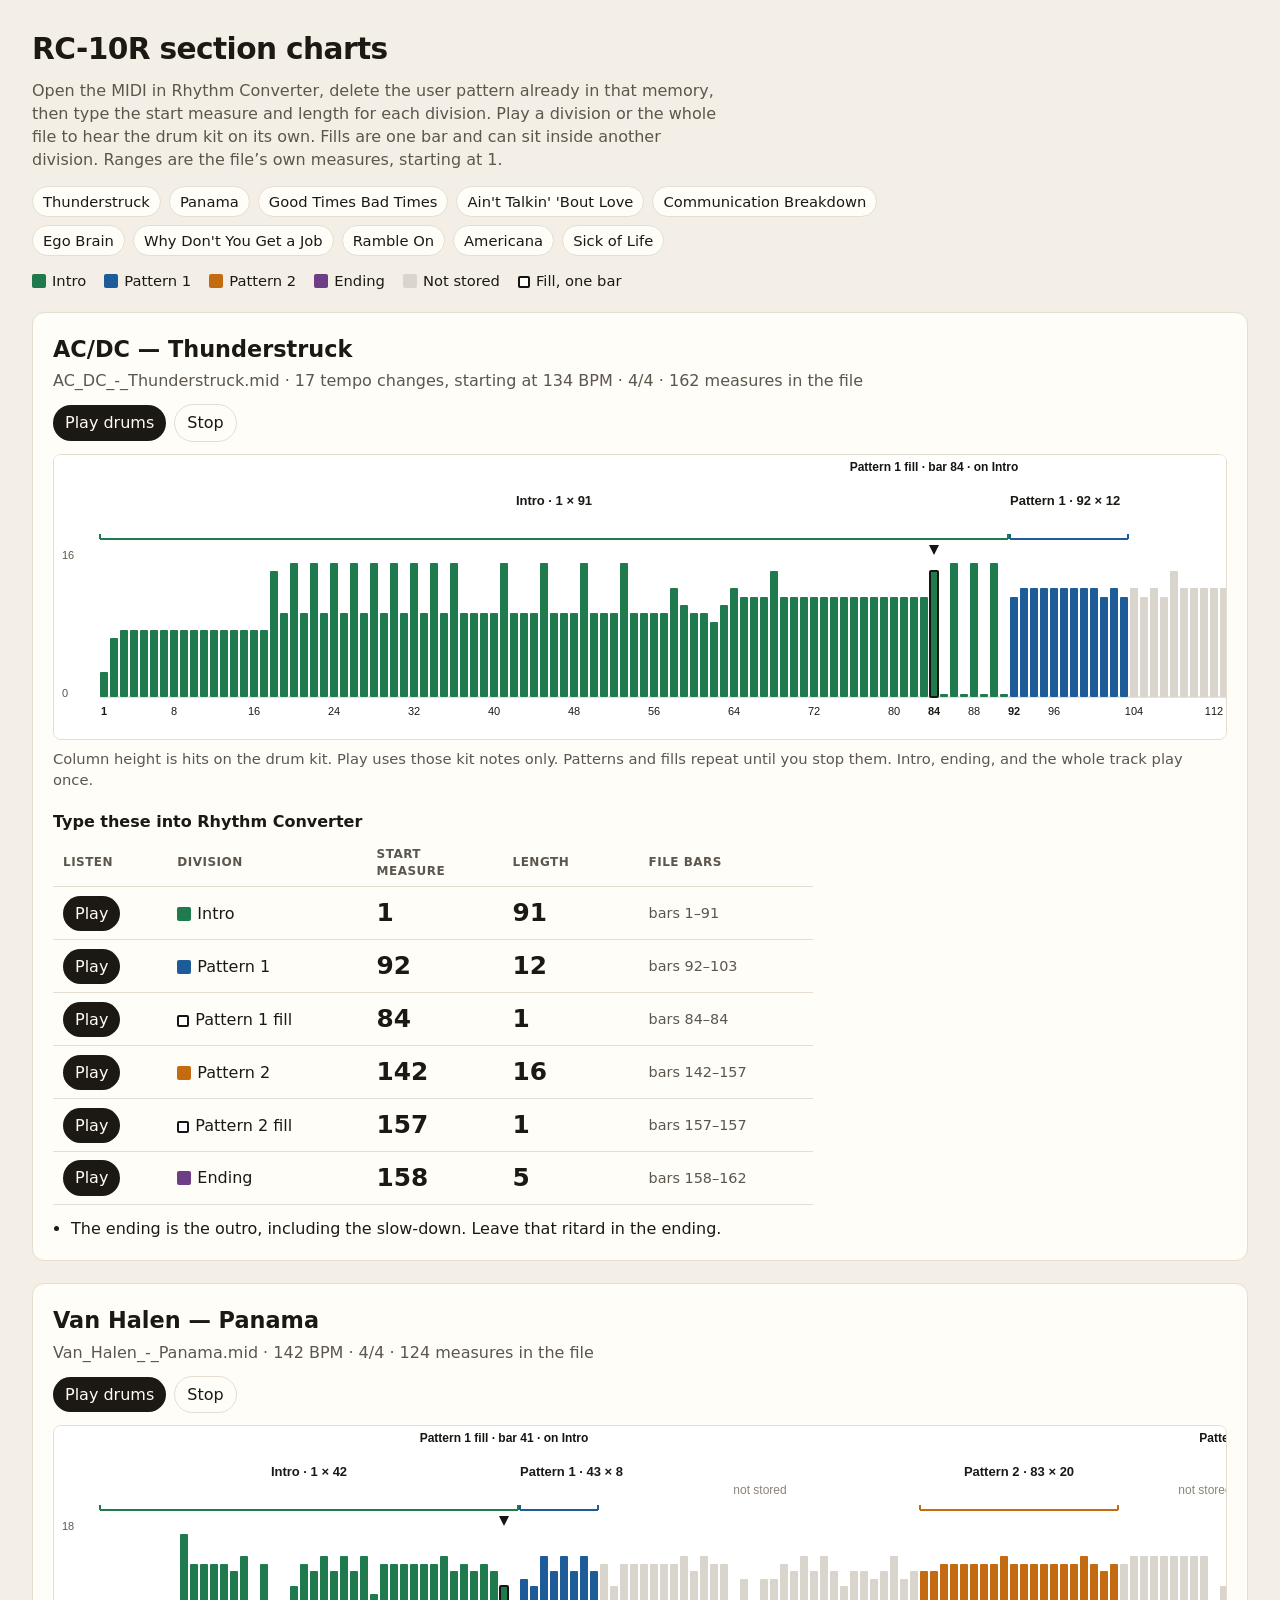
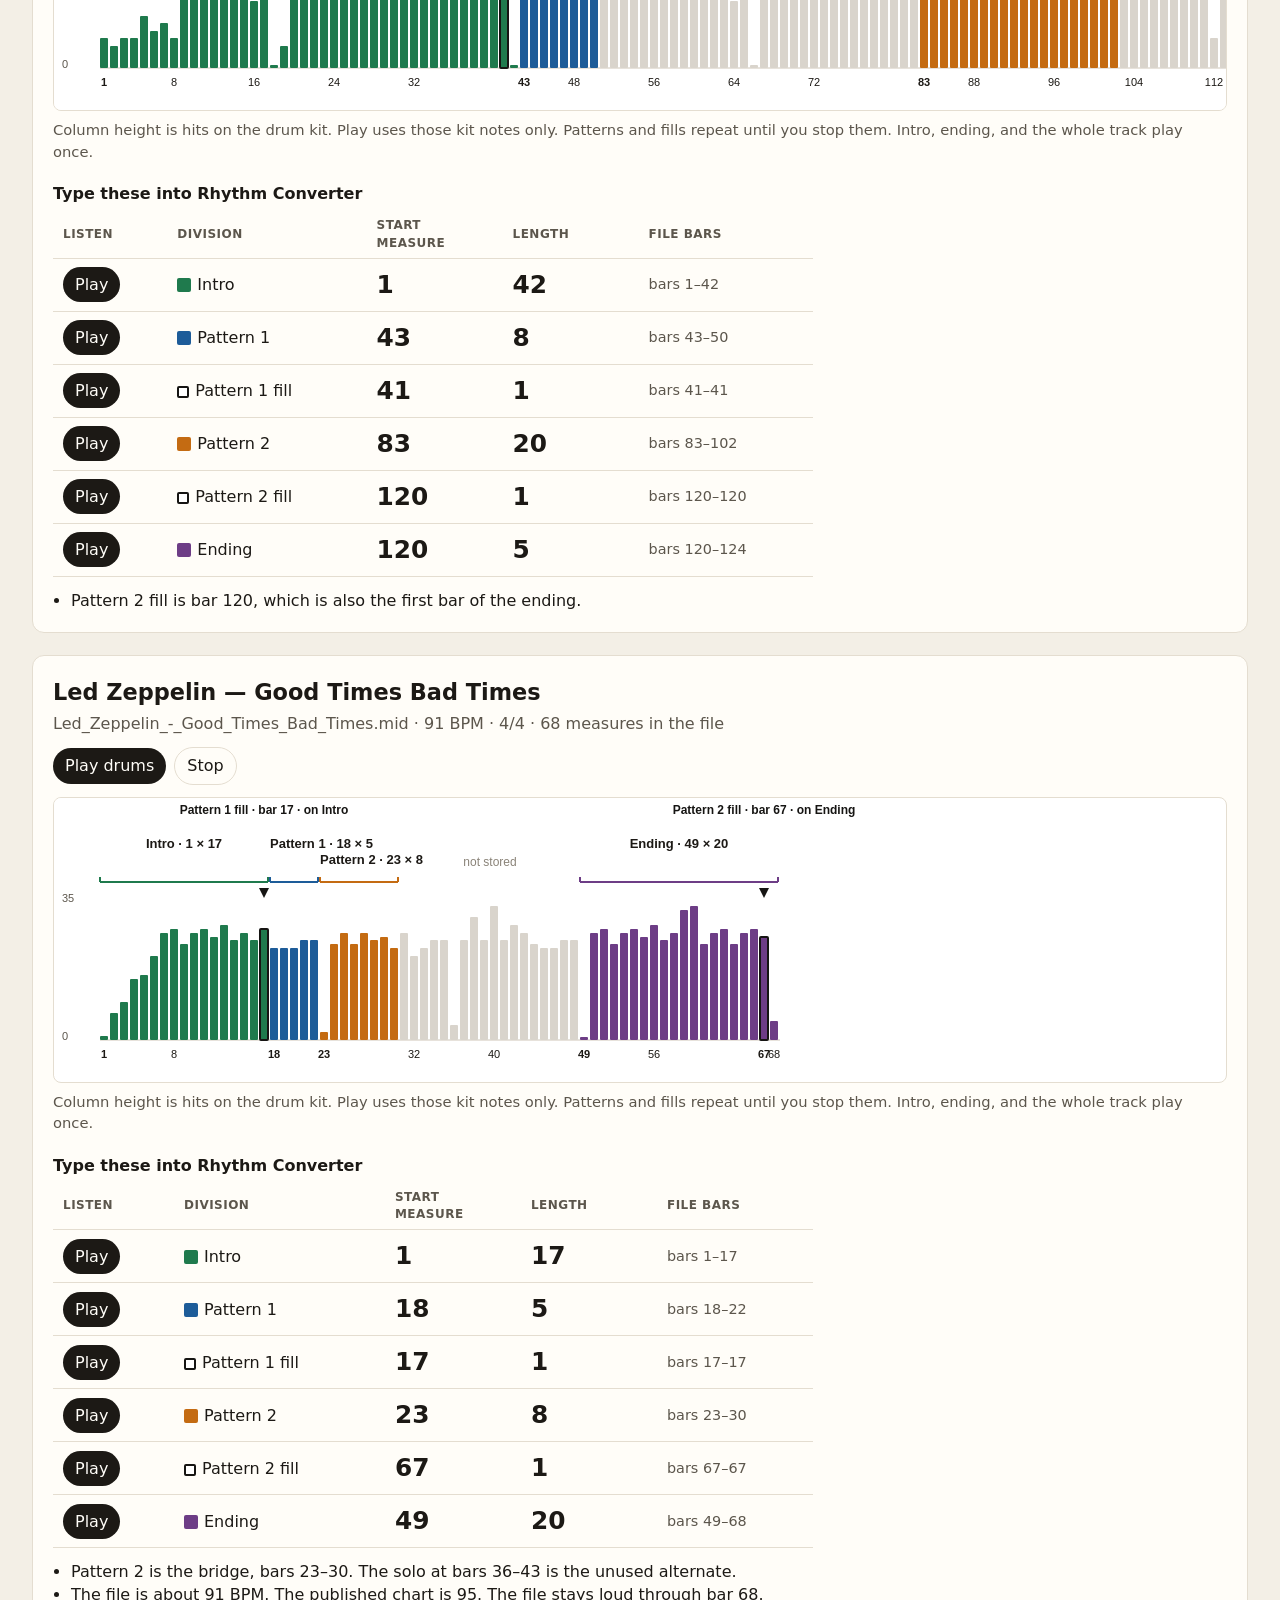
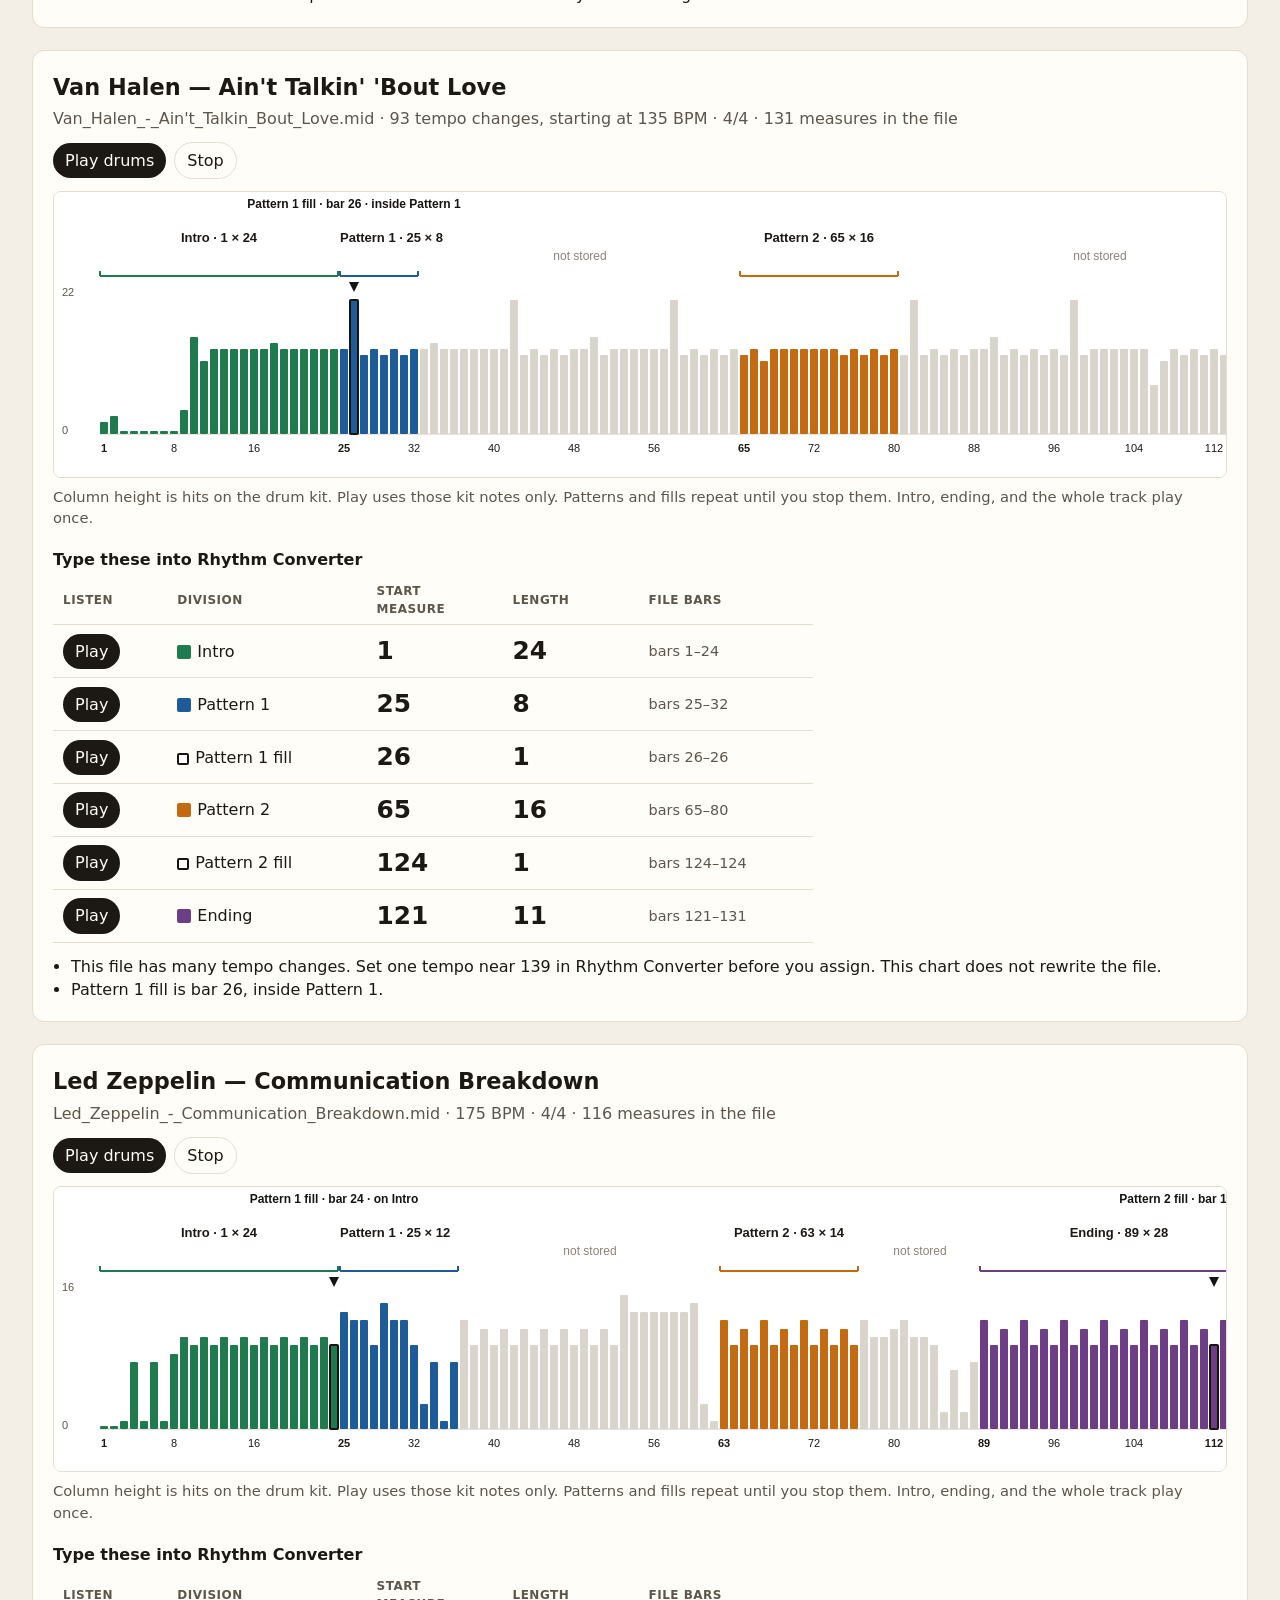
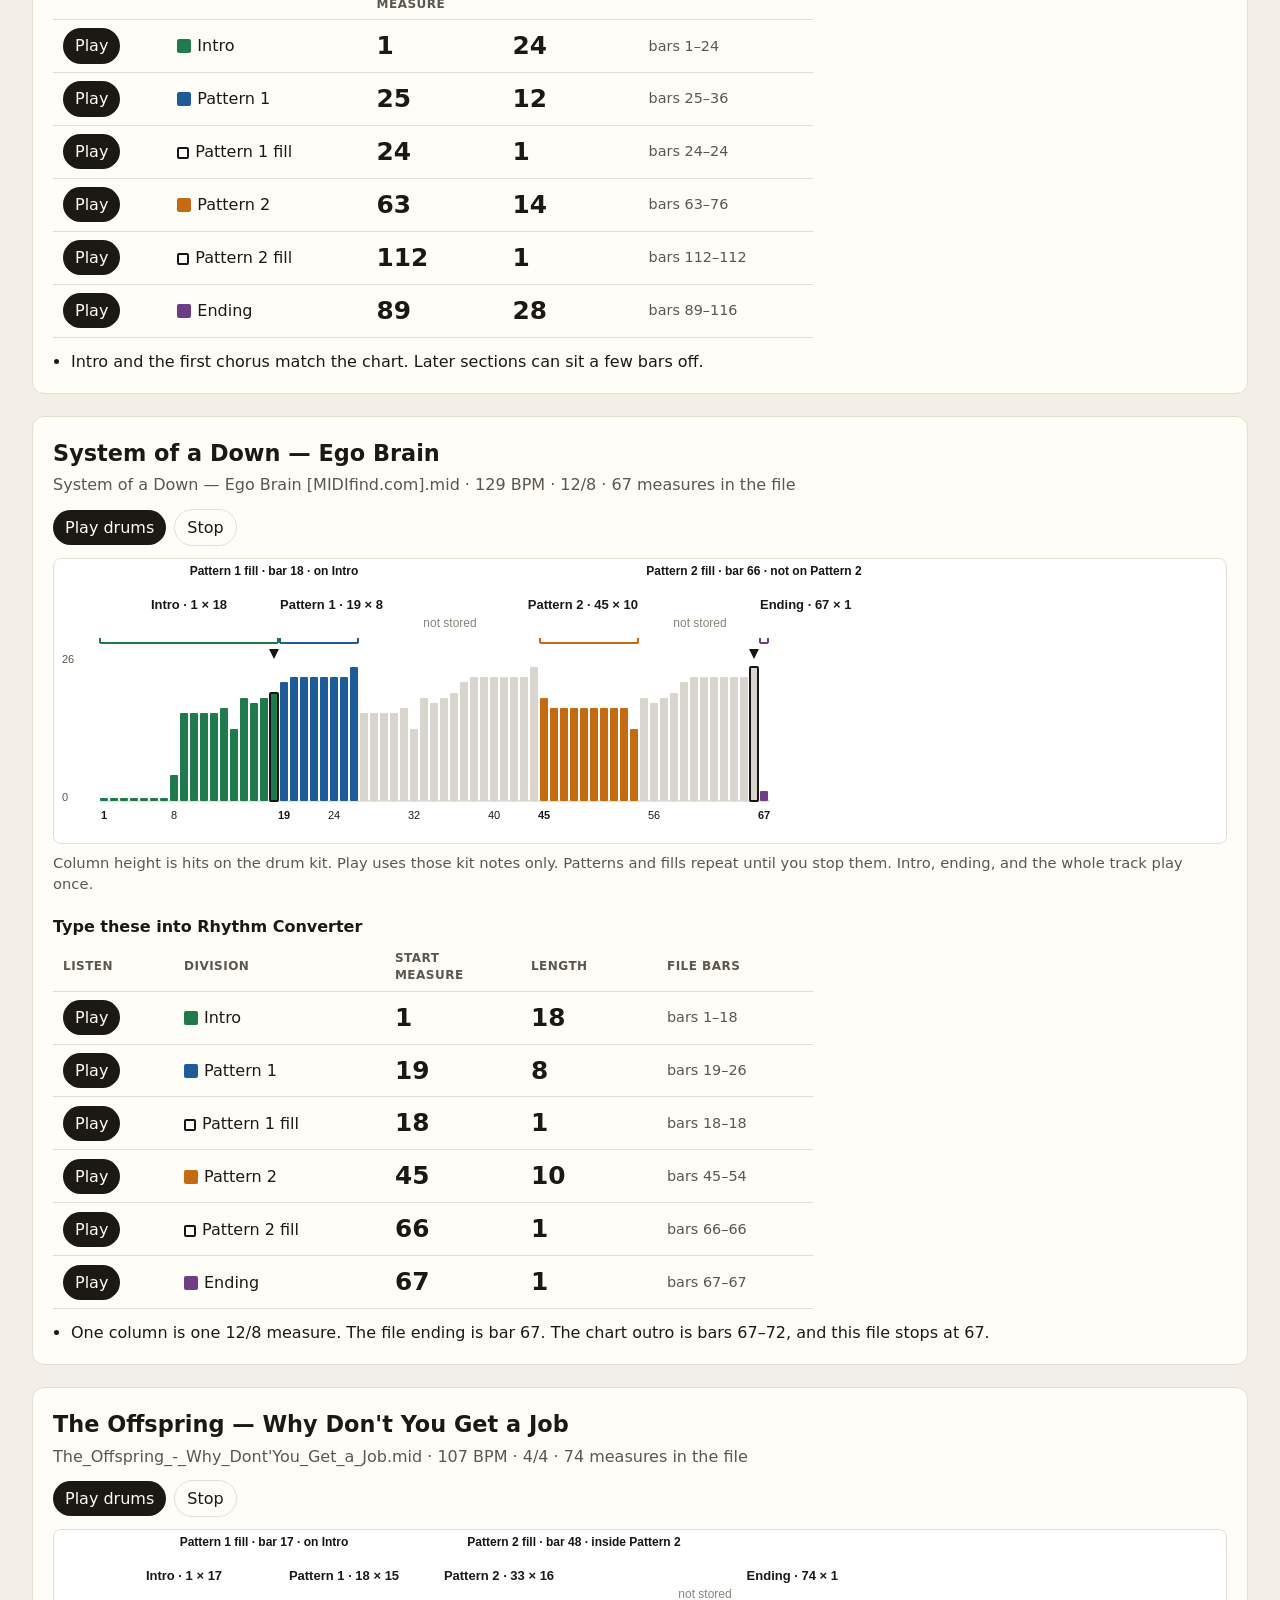
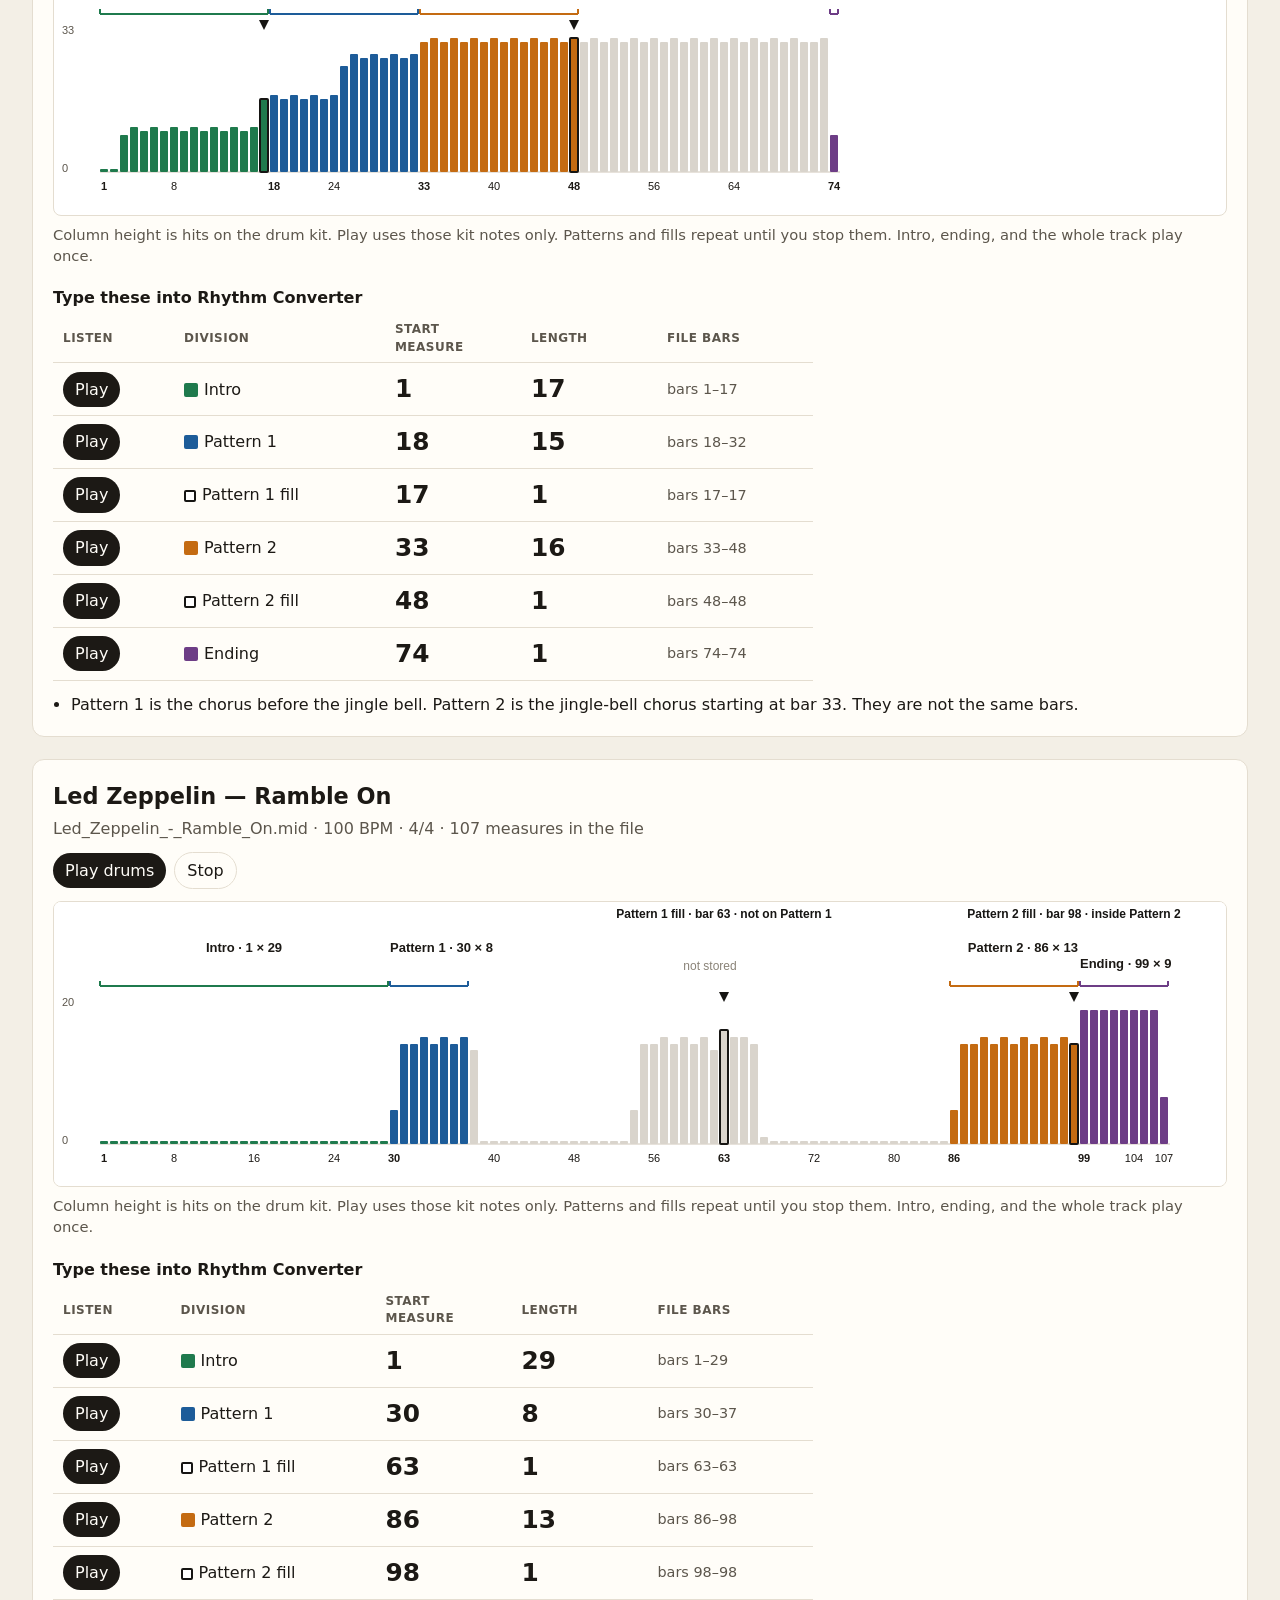
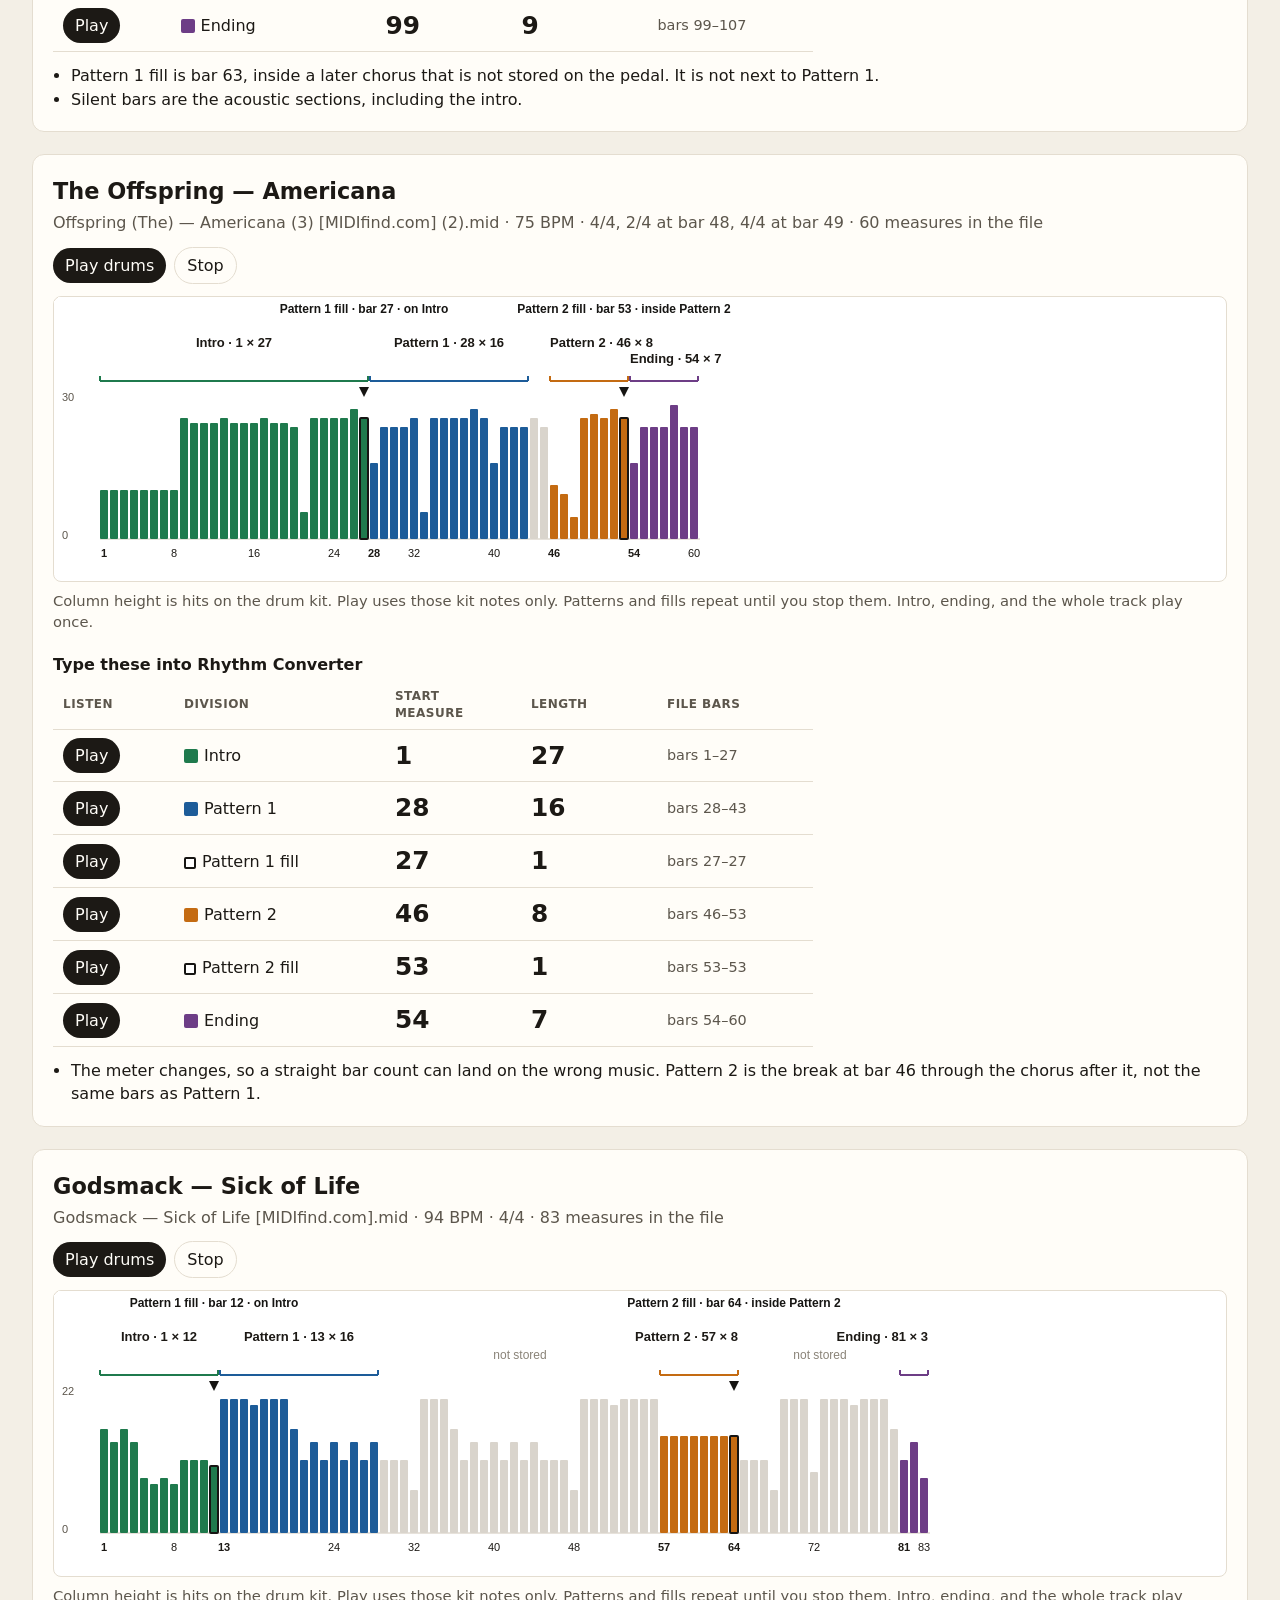
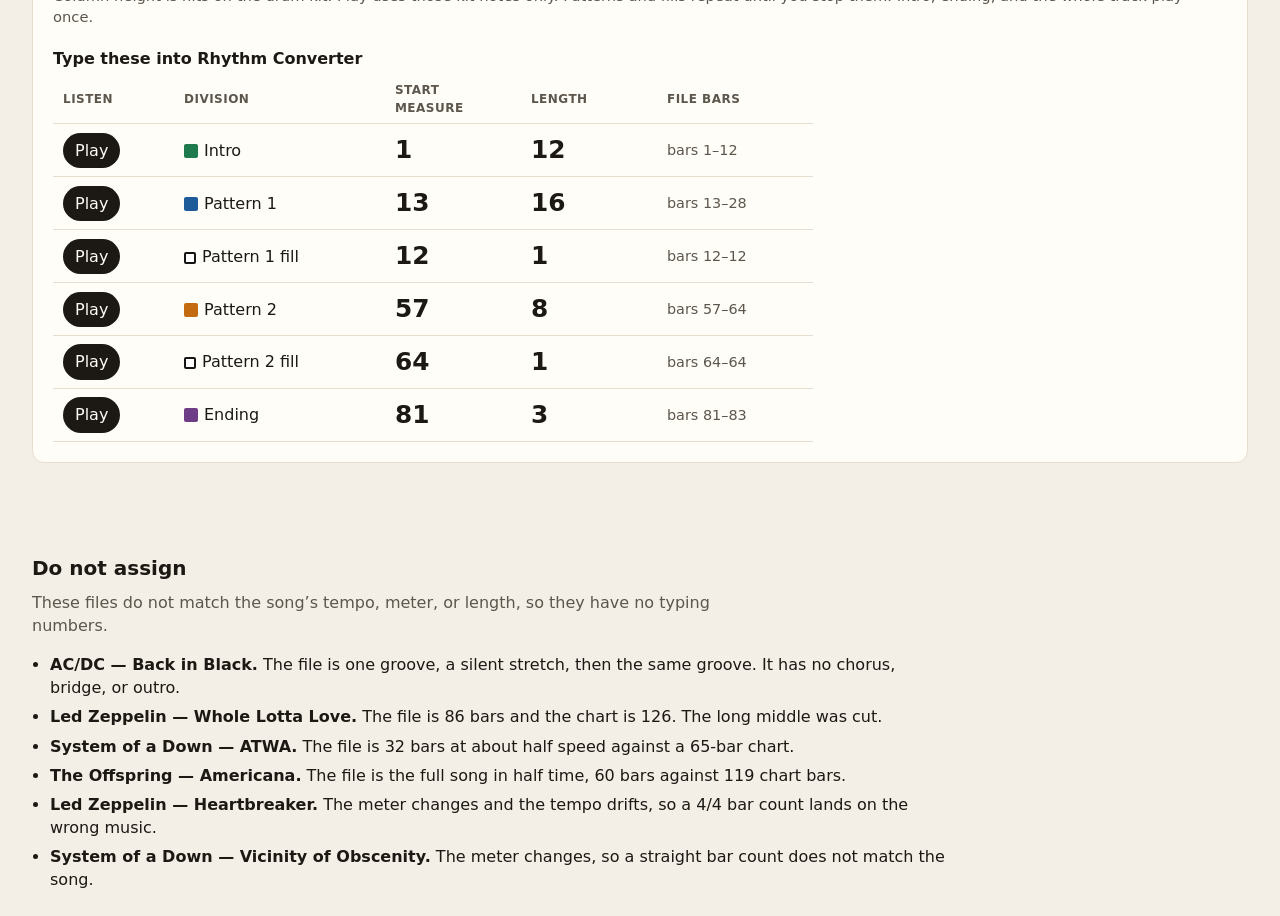
==== commit 96834ec3: "Add the drum MIDI finder so sections can be previewed and adjusted before they are saved, and includ" ====
--- a/docs/charts/index.html
+++ b/docs/charts/index.html
@@ -1,143 +1,16 @@
+<!--
+  Page template. scripts/build_section_chart.py fills the nav, song blocks, and excluded list,
+  then writes docs/charts/index.html. Edit this file for the page wording and structure.
+  Edit chart.css for the look. Edit song.template.html for one song's block.
+  Add a song in songs/ready.json, then run the script again. Do not edit index.html.
+-->
 <!DOCTYPE html>
 <html lang="en">
 <head>
   <meta charset="utf-8">
   <meta name="viewport" content="width=device-width, initial-scale=1">
   <title>RC-10R section charts</title>
-  <style>
-    :root {
-      --paper: #f3efe6;
-      --card: #fffdf8;
-      --ink: #1c1915;
-      --muted: #5c564c;
-      --line: #e4ddd0;
-      --intro: #1f7a4d;
-      --pattern1: #1d5c99;
-      --pattern2: #c46b12;
-      --ending: #6d3d86;
-      --unstored: #d9d4cc;
-    }
-    * { box-sizing: border-box; }
-    body {
-      margin: 0;
-      font-family: "Segoe UI", system-ui, sans-serif;
-      background: var(--paper);
-      color: var(--ink);
-      line-height: 1.45;
-    }
-    header.page, .excluded {
-      padding: 28px 32px 8px;
-      max-width: 980px;
-    }
-    h1 {
-      margin: 0 0 8px;
-      font-size: 1.85rem;
-      font-weight: 650;
-      letter-spacing: -0.02em;
-    }
-    .lede { margin: 0 0 14px; color: var(--muted); max-width: 68ch; }
-    nav { display: flex; flex-wrap: wrap; gap: 8px; margin: 0 0 14px; }
-    nav a {
-      color: var(--ink);
-      background: var(--card);
-      border: 1px solid var(--line);
-      border-radius: 999px;
-      padding: 4px 10px;
-      text-decoration: none;
-      font-size: 0.92rem;
-    }
-    .legend { display: flex; flex-wrap: wrap; gap: 14px 18px; font-size: 0.92rem; margin: 0; padding: 0; list-style: none; }
-    .swatch {
-      width: 14px;
-      height: 14px;
-      display: inline-block;
-      vertical-align: -2px;
-      margin-right: 6px;
-      border-radius: 2px;
-    }
-    .swatch.intro { background: var(--intro); }
-    .swatch.pattern1 { background: var(--pattern1); }
-    .swatch.pattern2 { background: var(--pattern2); }
-    .swatch.ending { background: var(--ending); }
-    .swatch.unstored { background: var(--unstored); }
-    .swatch.fill { background: #fff; border: 2px solid #161513; width: 12px; height: 12px; }
-    main { padding: 12px 32px 24px; }
-    article {
-      background: var(--card);
-      border: 1px solid var(--line);
-      border-radius: 12px;
-      padding: 20px 20px 8px;
-      margin: 0 0 22px;
-    }
-    article h2 { margin: 0 0 4px; font-size: 1.4rem; }
-    .meta { color: var(--muted); margin: 0 0 12px; }
-    .flag {
-      background: #fde8e4;
-      border: 1px solid #e3b0a6;
-      color: #6d2418;
-      padding: 8px 12px;
-      border-radius: 8px;
-      margin: 0 0 12px;
-    }
-    .chart-scroll {
-      overflow-x: auto;
-      border: 1px solid var(--line);
-      border-radius: 8px;
-      background: #fff;
-    }
-    .caption { color: var(--muted); font-size: 0.92rem; margin: 8px 0 0; }
-    table.sheet {
-      border-collapse: collapse;
-      width: 100%;
-      max-width: 760px;
-      margin: 8px 0 12px;
-    }
-    table.sheet caption {
-      caption-side: top;
-      text-align: left;
-      font-weight: 650;
-      padding: 12px 0 6px;
-    }
-    table.sheet th {
-      text-align: left;
-      font-size: 0.75rem;
-      letter-spacing: 0.04em;
-      text-transform: uppercase;
-      color: var(--muted);
-      font-weight: 650;
-      padding: 6px 10px;
-      border-bottom: 1px solid var(--line);
-    }
-    table.sheet td {
-      padding: 8px 10px;
-      border-bottom: 1px solid var(--line);
-      vertical-align: middle;
-    }
-    table.sheet td.num {
-      font-size: 1.55rem;
-      font-weight: 700;
-      font-variant-numeric: tabular-nums;
-      width: 8.5rem;
-    }
-    .transport { display: flex; flex-wrap: wrap; gap: 8px; align-items: center; margin: 0 0 12px; }
-    .transport .status { color: var(--muted); font-size: 0.92rem; }
-    button.play, button.stop {
-      font: inherit;
-      border: 0;
-      border-radius: 999px;
-      padding: 6px 12px;
-      cursor: pointer;
-    }
-    button.play { background: #1c1915; color: #fffdf8; }
-    button.play[aria-pressed="true"] { background: var(--intro); }
-    button.stop { background: transparent; color: var(--ink); border: 1px solid var(--line); }
-    tr.is-playing { background: #f6f1e6; }
-    .range { color: var(--muted); font-size: 0.9rem; }
-    .notes { margin: 0 0 12px; padding-left: 18px; }
-    .excluded h2 { font-size: 1.25rem; margin-bottom: 8px; }
-    .excluded ul { padding-left: 18px; }
-    .excluded li { margin: 6px 0; }
-  </style>
+  <link rel="stylesheet" href="chart.css">
 </head>
 <body>
   <header class="page">
@@ -150,7 +23,9 @@
 <a href="#communication-breakdown">Communication Breakdown</a>
 <a href="#ego-brain">Ego Brain</a>
 <a href="#why-dont-you-get-a-job">Why Don't You Get a Job</a>
-<a href="#ramble-on">Ramble On</a></nav>
+<a href="#ramble-on">Ramble On</a>
+<a href="#americana">Americana</a>
+<a href="#sick-of-life">Sick of Life</a></nav>
     <ul class="legend">
       <li><span class="swatch intro"></span>Intro</li>
       <li><span class="swatch pattern1"></span>Pattern 1</li>
@@ -161,8 +36,7 @@
     </ul>
   </header>
   <main>
-    
-<article id="thunderstruck">
+    <article id="thunderstruck">
   <h2>AC/DC — Thunderstruck</h2>
   <p class="meta">AC_DC_-_Thunderstruck.mid · 17 tempo changes, starting at 134 BPM · 4/4 · 162 measures in the file</p>
   
@@ -193,7 +67,6 @@
   <script type="application/json" class="drum-data" data-song="thunderstruck">{"bars":[0,1791,3582,5373,7164,8955,10746,12537,14328,16119,17910,19701,21493,23284,25075,26866,28657,30448,32239,34030,35821,37612,39403,41194,42985,44776,46567,48358,50149,51940,53731,55522,57313,59104,60895,62687,64478,66269,68060,69851,71642,73433,75224,77015,78806,80597,82388,84179,85970,87761,89552,91343,93134,94925,96716,98507,100298,102090,103881,105672,107463,109254,111045,112836,114627,116418,118209,120000,121791,123582,125373,127164,128955,130746,132537,134328,136119,137910,139701,141492,143284,145075,146866,148657,150448,152239,154030,155821,157612,159403,161194,162985,164776,166567,168358,170149,171940,173731,175522,177313,179104,180895,182686,184478,186269,188060,189851,191642,193433,195224,197015,198806,200597,202388,204179,205970,207761,209552,211343,213134,214925,216716,218507,220298,222089,223880,225672,227463,229254,231045,232836,234627,236418,238209,240000,241791,243582,245373,247164,248955,250746,252537,254328,256119,257910,259701,261492,263283,265075,266866,268657,270448,272239,274030,275821,277612,279403,281194,283052,285124,287474,290175,293175],"events":[[459,42,85],[896,42,85],[1343,42,85],[1791,42,85],[2241,42,125],[2465,42,80],[2688,42,121],[2912,42,80],[3134,42,118],[3360,42,80],[3584,42,115],[3808,42,80],[4032,42,125],[4254,42,80],[4479,42,121],[4703,42,80],[4927,42,118],[5151,42,80],[5375,42,115],[5599,42,80],[5823,42,125],[6047,42,80],[6272,42,121],[6494,42,80],[6718,42,118],[6940,42,80],[7166,42,115],[7390,42,80],[7614,42,125],[7838,42,80],[8062,42,121],[8285,42,80],[8509,42,118],[8733,42,80],[8955,42,115],[9181,42,80],[9405,42,125],[9629,42,80],[9853,42,121],[10076,42,80],[10300,42,118],[10524,42,80],[10748,42,115],[10972,42,80],[11196,42,125],[11420,42,80],[11644,42,121],[11868,42,80],[12091,42,118],[12315,42,80],[12539,42,115],[12763,42,80],[12987,42,125],[13211,42,80],[13435,42,121],[13659,42,80],[13882,42,118],[14106,42,80],[14330,42,115],[14554,42,80],[14778,42,125],[15000,42,80],[15226,42,121],[15450,42,80],[15674,42,118],[15897,42,80],[16121,42,115],[16345,42,80],[16569,42,125],[16791,42,80],[17017,42,121],[17241,42,80],[17465,42,118],[17688,42,80],[17912,42,115],[18136,42,80],[18360,42,125],[18584,42,80],[18808,42,121],[19032,42,80],[19256,42,118],[19479,42,80],[19703,42,115],[19927,42,80],[20151,42,125],[20375,42,80],[20599,42,121],[20823,42,80],[21047,42,118],[21271,42,80],[21493,42,115],[21716,42,80],[21942,42,125],[22166,42,80],[22390,42,121],[22614,42,80],[22838,42,118],[23062,42,80],[23285,42,115],[23509,42,80],[23733,42,125],[23955,42,80],[24179,42,121],[24403,42,80],[24629,42,118],[24853,42,80],[25076,42,115],[25300,42,80],[25524,42,125],[25748,42,80],[25972,42,121],[26196,42,80],[26420,42,118],[26642,42,80],[26866,42,115],[27090,42,80],[27315,42,125],[27539,42,80],[27763,42,121],[27987,42,80],[28211,42,118],[28433,42,80],[28657,42,115],[28881,42,80],[29104,42,125],[29330,42,80],[29554,42,121],[29778,42,80],[30004,42,118],[30226,42,80],[30450,42,115],[30673,42,80],[30897,43,102],[30897,45,108],[30899,47,101],[30901,42,125],[31119,42,80],[31345,35,127],[31345,42,121],[31345,43,108],[31345,45,110],[31345,47,106],[31569,42,80],[31793,42,118],[32017,42,80],[32241,35,127],[32241,42,115],[32465,42,80],[32688,42,125],[32912,42,80],[33136,35,127],[33136,42,121],[33360,42,80],[33584,42,118],[33806,42,80],[34030,42,115],[34032,35,127],[34254,42,80],[34479,43,102],[34479,45,108],[34481,42,125],[34481,47,101],[34703,42,80],[34927,42,121],[34927,43,108],[34927,45,110],[34929,35,127],[34931,47,106],[35151,42,80],[35375,42,118],[35599,42,80],[35823,35,127],[35823,42,115],[36047,42,80],[36271,42,125],[36493,42,80],[36716,42,121],[36718,35,127],[36942,42,80],[37166,42,118],[37390,42,80],[37614,35,127],[37614,42,115],[37838,42,80],[38062,45,108],[38063,43,102],[38063,47,101],[38065,42,125],[38285,42,80],[38509,35,127],[38509,42,121],[38509,43,108],[38509,45,110],[38513,47,106],[38733,42,80],[38957,42,118],[39181,42,80],[39405,42,115],[39407,35,127],[39631,42,80],[39853,42,125],[40078,42,80],[40300,35,127],[40300,42,121],[40526,42,80],[40748,42,118],[40972,42,80],[41196,35,127],[41196,42,115],[41420,42,80],[41644,42,125],[41644,43,102],[41644,45,108],[41644,47,101],[41868,42,80],[42091,43,108],[42093,42,121],[42095,35,127],[42095,45,110],[42095,47,106],[42315,42,80],[42541,42,118],[42765,42,80],[42989,35,127],[42989,42,115],[43211,42,80],[43435,42,125],[43659,42,80],[43882,42,121],[43884,35,127],[44106,42,80],[44330,42,118],[44556,42,80],[44782,35,127],[44782,42,115],[45006,42,80],[45229,42,125],[45229,43,102],[45229,45,108],[45229,47,101],[45450,42,80],[45673,42,121],[45673,43,108],[45673,45,110],[45677,35,127],[45677,47,106],[45897,42,80],[46121,42,118],[46345,42,80],[46569,35,127],[46569,42,115],[46793,42,80],[47019,42,125],[47241,42,80],[47465,35,127],[47465,42,121],[47688,42,80],[47912,42,118],[48136,42,80],[48360,35,127],[48360,42,115],[48584,42,80],[48808,43,102],[48808,45,108],[48810,42,125],[48810,47,101],[49032,42,80],[49256,35,127],[49256,42,121],[49256,43,108],[49256,45,110],[49259,47,106],[49479,42,80],[49705,42,118],[49929,42,80],[50151,42,115],[50153,35,127],[50375,42,80],[50599,42,125],[50823,42,80],[51047,35,127],[51047,42,121],[51271,42,80],[51494,42,118],[51718,42,80],[51944,35,127],[51944,42,115],[52168,42,80],[52394,42,125],[52394,43,102],[52394,45,108],[52394,47,101],[52614,42,80],[52840,42,121],[52840,43,108],[52841,35,127],[52841,45,110],[52841,47,106],[53062,42,80],[53285,42,118],[53513,42,80],[53737,35,127],[53737,42,115],[53959,42,80],[54183,42,125],[54405,42,80],[54631,42,121],[54632,35,127],[54853,42,80],[55076,42,118],[55302,42,80],[55524,35,127],[55524,42,115],[55748,42,80],[55976,43,102],[55976,45,108],[55976,47,101],[55978,42,125],[56198,42,80],[56423,42,121],[56423,43,108],[56423,45,110],[56425,35,127],[56425,47,106],[56644,42,80],[56868,42,118],[57095,42,80],[57319,35,127],[57319,42,115],[57541,42,80],[57767,42,125],[57991,42,80],[58215,35,127],[58215,42,121],[58437,42,80],[58660,42,118],[58882,42,80],[59106,35,127],[59106,42,115],[59330,42,80],[59554,45,108],[59558,42,125],[59558,43,102],[59558,47,101],[59780,42,80],[60006,42,121],[60006,43,108],[60006,45,110],[60007,35,127],[60007,47,106],[60226,42,80],[60450,42,118],[60673,42,80],[60899,42,115],[60901,35,127],[61121,42,80],[61349,42,125],[61569,42,80],[61793,42,121],[61797,35,127],[62019,42,80],[62243,42,118],[62463,42,80],[62688,42,115],[62692,35,127],[62912,42,80],[63138,43,102],[63138,45,108],[63140,42,125],[63140,47,101],[63360,42,80],[63588,42,121],[63588,43,108],[63588,45,110],[63590,35,127],[63590,47,106],[63808,42,80],[64032,42,118],[64257,42,80],[64481,42,115],[64483,35,127],[64703,42,80],[64931,42,125],[65151,42,80],[65375,42,121],[65379,35,127],[65599,42,80],[65825,42,118],[66050,42,80],[66270,42,115],[66274,35,127],[66496,42,80],[66722,42,125],[66942,42,80],[67166,42,121],[67170,35,127],[67390,42,80],[67614,42,118],[67840,42,80],[68065,35,127],[68065,42,115],[68285,42,80],[68513,42,125],[68733,42,80],[68961,35,127],[68961,42,121],[69181,42,80],[69405,42,118],[69632,42,80],[69853,42,115],[69854,35,127],[70078,42,80],[70302,42,125],[70524,42,80],[70752,35,127],[70752,42,121],[70976,42,80],[71200,42,118],[71423,42,80],[71645,42,115],[71647,35,127],[71868,42,80],[72091,43,102],[72091,45,108],[72097,42,125],[72097,47,101],[72317,42,80],[72543,35,127],[72543,42,121],[72543,43,108],[72543,45,110],[72545,47,106],[72763,42,80],[72989,42,118],[73215,42,80],[73437,42,115],[73438,35,127],[73659,42,80],[73882,42,125],[74106,42,80],[74330,42,121],[74334,35,127],[74554,42,80],[74778,42,118],[75006,42,80],[75229,35,127],[75229,42,115],[75451,42,80],[75677,42,125],[75897,42,80],[76121,42,121],[76123,35,127],[76345,42,80],[76569,42,118],[76797,42,80],[77019,42,115],[77020,35,127],[77243,42,80],[77468,42,125],[77692,42,80],[77914,42,121],[77916,35,127],[78138,42,80],[78362,42,118],[78584,42,80],[78808,42,115],[78812,35,127],[79032,42,80],[79256,45,108],[79259,42,125],[79259,43,102],[79259,47,101],[79479,42,80],[79707,35,127],[79707,42,121],[79707,43,108],[79707,45,110],[79709,47,106],[79927,42,80],[80151,42,118],[80375,42,80],[80599,42,115],[80603,35,127],[80823,42,80],[81048,42,125],[81270,42,80],[81498,35,127],[81498,42,121],[81718,42,80],[81942,42,118],[82170,42,80],[82390,42,115],[82394,35,127],[82614,42,80],[82841,42,125],[83062,42,80],[83289,35,127],[83289,42,121],[83509,42,80],[83733,42,118],[83961,42,80],[84185,35,127],[84185,42,115],[84409,42,80],[84631,42,125],[84853,42,80],[85080,35,127],[85080,42,121],[85300,42,80],[85524,42,118],[85748,42,80],[85972,35,127],[85972,42,115],[86196,42,80],[86423,42,125],[86423,43,102],[86423,45,108],[86423,47,101],[86644,42,80],[86867,43,108],[86871,35,127],[86871,42,121],[86871,45,110],[86871,47,106],[87091,42,80],[87315,42,118],[87543,42,80],[87767,35,127],[87767,42,115],[87987,42,80],[88213,42,125],[88435,42,80],[88660,42,121],[88662,35,127],[88884,42,80],[89106,42,118],[89330,42,80],[89556,35,127],[89556,42,115],[89778,42,80],[90006,42,125],[90226,42,80],[90453,35,127],[90453,42,121],[90677,42,80],[90901,42,118],[91123,42,80],[91347,42,115],[91349,35,127],[91569,42,80],[91797,42,125],[92017,42,80],[92241,42,121],[92244,35,127],[92465,42,80],[92688,42,118],[92916,42,80],[93140,35,127],[93140,42,115],[93360,42,80],[93586,45,108],[93588,42,125],[93588,43,102],[93588,47,101],[93808,42,80],[94035,35,127],[94035,42,121],[94035,43,108],[94035,45,110],[94035,47,106],[94256,42,80],[94479,42,118],[94705,42,80],[94931,35,127],[94931,42,115],[95153,42,80],[95379,42,125],[95599,42,80],[95826,35,127],[95826,42,121],[96047,42,80],[96270,42,118],[96498,42,80],[96722,35,127],[96722,42,115],[96946,42,80],[97170,42,125],[97394,42,80],[97616,42,121],[97617,35,127],[97840,42,80],[98063,42,118],[98285,42,80],[98509,42,115],[98513,35,127],[98733,42,80],[98957,42,125],[99181,42,80],[99409,35,127],[99409,42,121],[99629,42,80],[99853,42,118],[100078,42,80],[100302,42,115],[100304,35,127],[100524,42,80],[100748,42,125],[100972,42,80],[101196,42,121],[101200,35,127],[101420,42,80],[101644,42,118],[101871,42,80],[102095,35,127],[102095,42,115],[102315,42,80],[102543,42,125],[102763,42,80],[102989,42,121],[102991,35,127],[102991,43,127],[102992,45,123],[102992,47,117],[103211,42,80],[103435,42,118],[103662,42,80],[103886,35,127],[103886,42,115],[103886,43,126],[104106,42,80],[104334,42,125],[104554,42,80],[104782,35,127],[104782,42,121],[105004,42,80],[105228,42,118],[105451,42,80],[105675,42,115],[105677,35,127],[105897,42,80],[106125,42,125],[106345,42,80],[106573,35,127],[106573,42,121],[106793,42,80],[107019,42,118],[107241,42,80],[107466,42,115],[107468,35,127],[107688,42,80],[107912,42,125],[108136,42,80],[108362,42,121],[108364,35,127],[108584,42,80],[108808,42,118],[109035,42,80],[109259,35,127],[109259,42,115],[109479,42,80],[109707,42,125],[109931,42,80],[110155,42,121],[110377,42,80],[110601,42,118],[110825,42,80],[111047,42,115],[111270,42,80],[111498,42,99],[111774,38,127],[111776,45,127],[111791,38,127],[112090,35,127],[112375,38,127],[112390,45,127],[112392,38,127],[112692,35,127],[112974,38,127],[112985,45,127],[112989,38,127],[113285,35,127],[113285,42,99],[113285,49,115],[113509,42,97],[113737,38,127],[113737,42,101],[113957,42,93],[114183,35,127],[114185,42,95],[114409,42,99],[114632,38,127],[114632,42,95],[114853,42,97],[115080,35,127],[115080,42,99],[115300,42,97],[115528,38,127],[115528,42,101],[115748,42,93],[115972,35,127],[115972,42,95],[116200,42,99],[116423,38,127],[116423,42,95],[116644,42,97],[116871,35,127],[116871,42,99],[117093,42,97],[117319,38,127],[117319,42,101],[117541,42,93],[117763,35,127],[117765,42,95],[117989,42,99],[118215,38,127],[118215,42,95],[118435,42,97],[118662,35,127],[118662,42,99],[118882,42,97],[119110,38,127],[119110,42,101],[119330,42,93],[119558,35,127],[119558,42,95],[119780,42,99],[120006,38,127],[120006,42,95],[120226,42,97],[120228,38,127],[120336,38,127],[120453,35,127],[120453,42,99],[120453,49,101],[120675,42,97],[120901,38,127],[120901,42,101],[121121,42,93],[121347,35,127],[121347,42,95],[121573,42,99],[121797,38,127],[121797,42,95],[122017,42,97],[122244,35,127],[122244,42,99],[122464,42,97],[122692,38,127],[122692,42,101],[122912,42,93],[123138,35,127],[123140,42,95],[123364,42,99],[123588,38,127],[123588,42,95],[123808,42,97],[124035,35,127],[124035,42,99],[124256,42,97],[124483,38,127],[124483,42,101],[124703,42,93],[124927,35,127],[124929,42,95],[125155,42,99],[125379,38,127],[125379,42,95],[125599,42,97],[125826,35,127],[125826,42,99],[126047,42,97],[126274,38,127],[126274,42,101],[126494,42,93],[126718,35,127],[126720,42,95],[126944,42,99],[127170,38,127],[127170,42,95],[127390,42,97],[127617,35,127],[127617,42,99],[127838,42,97],[128065,38,127],[128065,42,101],[128289,42,93],[128513,35,127],[128513,42,95],[128735,42,99],[128959,38,127],[128959,42,95],[129183,42,97],[129409,35,127],[129409,42,99],[129629,42,97],[129854,38,127],[129856,42,101],[130076,42,93],[130300,35,127],[130304,42,95],[130528,42,99],[130752,38,127],[130754,42,95],[130972,42,97],[131200,35,127],[131200,42,99],[131420,42,97],[131647,38,127],[131647,42,101],[131867,42,93],[132091,35,127],[132091,42,95],[132315,42,99],[132543,38,127],[132543,42,95],[132763,42,97],[132991,35,127],[132991,42,99],[133211,42,97],[133438,38,127],[133438,42,101],[133659,42,93],[133884,35,127],[133884,42,95],[134108,42,99],[134334,38,127],[134334,42,95],[134554,42,97],[134782,35,127],[134782,42,99],[135002,42,97],[135229,38,127],[135229,42,101],[135450,42,93],[135673,35,127],[135675,42,95],[135901,42,99],[136125,38,127],[136125,42,95],[136345,42,97],[136573,35,127],[136573,42,99],[136793,42,97],[137020,38,127],[137020,42,101],[137241,42,93],[137464,35,127],[137464,42,95],[137690,42,99],[137916,38,127],[137916,42,95],[138138,42,97],[138364,35,127],[138364,42,99],[138584,42,97],[138812,38,127],[138812,42,101],[139032,42,93],[139256,35,127],[139256,42,95],[139483,42,99],[139707,38,127],[139707,42,95],[139927,42,97],[140155,35,127],[140155,42,99],[140375,42,97],[140603,38,127],[140603,42,101],[140823,42,93],[141047,35,127],[141047,42,95],[141274,42,99],[141498,38,127],[141498,42,95],[141718,42,97],[141946,35,127],[141946,42,99],[142166,42,97],[142394,38,127],[142394,42,101],[142614,42,93],[142838,35,127],[142839,42,95],[143063,42,99],[143289,38,127],[143289,42,95],[143509,42,97],[143737,35,127],[143737,42,99],[143957,42,97],[144185,38,127],[144185,42,101],[144405,42,93],[144632,35,127],[144632,42,95],[144856,42,99],[145080,38,127],[145080,42,95],[145300,42,97],[145528,35,127],[145528,42,99],[145748,42,97],[145976,38,127],[145976,42,101],[146196,42,93],[146420,35,127],[146420,42,95],[146645,42,99],[146871,38,127],[146871,42,95],[147091,42,97],[147319,35,127],[147319,42,99],[147541,42,97],[147767,38,127],[147767,42,101],[147987,42,93],[148213,35,127],[148213,42,95],[148438,42,99],[148662,38,127],[148662,42,95],[148882,42,97],[149110,35,127],[149110,43,101],[149112,45,102],[149112,47,101],[149560,35,127],[149560,43,102],[149560,45,101],[149560,47,101],[150007,35,127],[150007,43,104],[150007,45,108],[150009,47,106],[152241,35,127],[152241,43,110],[152241,45,110],[152242,47,108],[152692,35,127],[152692,43,101],[152694,45,102],[152694,47,101],[153140,35,127],[153140,43,102],[153140,45,101],[153140,47,101],[153588,35,127],[153588,43,104],[153588,45,108],[153588,47,106],[155823,35,127],[155825,43,110],[155826,45,110],[155826,47,108],[156274,35,127],[156276,43,101],[156276,45,102],[156276,47,101],[156722,35,127],[156722,43,102],[156724,45,101],[156724,47,101],[157170,35,127],[157170,43,104],[157170,45,108],[157170,47,106],[159405,35,127],[159405,43,110],[159405,45,110],[159407,47,108],[159856,35,127],[159858,43,101],[159858,45,102],[159858,47,101],[160304,35,127],[160304,43,102],[160306,45,101],[160306,47,101],[160752,35,127],[160754,43,104],[160754,45,108],[160754,47,106],[163209,38,127],[163321,38,127],[163436,35,127],[163438,42,99],[163438,49,90],[163659,42,97],[163882,38,127],[163882,42,101],[164106,42,93],[164330,35,127],[164330,42,95],[164554,42,99],[164782,38,127],[164782,42,95],[165004,42,97],[165229,35,127],[165229,42,99],[165229,49,79],[165450,42,97],[165673,38,127],[165673,42,101],[165899,42,93],[166121,35,127],[166125,42,95],[166345,42,99],[166569,38,127],[166573,42,95],[166795,42,97],[167019,35,127],[167020,42,99],[167020,49,75],[167241,42,97],[167466,38,127],[167466,42,101],[167692,42,93],[167914,35,127],[167916,42,95],[168136,42,99],[168364,38,127],[168364,42,95],[168586,42,97],[168811,35,127],[168811,42,99],[168813,49,77],[169034,42,97],[169256,38,127],[169256,42,101],[169483,42,93],[169705,35,127],[169705,42,95],[169931,42,99],[170151,38,127],[170151,42,95],[170375,42,97],[170603,35,127],[170603,42,99],[170603,49,78],[170823,42,97],[171047,38,127],[171048,42,101],[171274,42,93],[171498,35,127],[171498,42,95],[171720,42,99],[171944,38,127],[171944,42,95],[172166,42,97],[172394,35,127],[172394,42,99],[172394,49,76],[172616,42,97],[172841,38,127],[172841,42,101],[173063,42,93],[173287,35,127],[173287,42,95],[173511,42,99],[173735,38,127],[173735,42,95],[173957,42,97],[174185,35,127],[174185,42,99],[174185,49,74],[174405,42,97],[174632,38,127],[174632,42,101],[174856,42,93],[175080,35,127],[175080,42,95],[175302,42,99],[175528,38,127],[175528,42,95],[175750,42,97],[175976,35,127],[175976,42,99],[175978,49,67],[176196,42,97],[176423,38,127],[176423,42,101],[176647,42,93],[176869,35,127],[176869,42,95],[177091,42,99],[177315,38,127],[177317,42,95],[177539,42,97],[177767,35,127],[177767,42,99],[177767,49,75],[177987,42,97],[178213,38,127],[178213,42,101],[178435,42,93],[178659,35,127],[178659,42,95],[178882,42,99],[179106,38,127],[179108,42,95],[179330,42,97],[179554,35,127],[179556,42,99],[179778,42,97],[180006,38,127],[180006,42,101],[180228,42,93],[180453,35,127],[180453,42,95],[180673,42,99],[180899,38,127],[180899,42,95],[181121,42,97],[181351,35,127],[181351,42,99],[181351,49,73],[181569,42,97],[181797,38,127],[181797,42,101],[182020,42,93],[182244,35,127],[182244,42,95],[182466,42,99],[182690,38,127],[182692,42,95],[182914,42,97],[183138,35,127],[183138,42,99],[183360,42,97],[183584,38,127],[183584,42,101],[183808,42,93],[184034,35,127],[184035,42,95],[184256,42,99],[184481,38,127],[184483,42,95],[184703,42,97],[184933,35,127],[184933,42,99],[184933,57,77],[185153,42,97],[185379,38,127],[185379,42,101],[185601,42,93],[185823,35,127],[185823,42,95],[186047,42,99],[186270,38,127],[186272,42,95],[186494,42,97],[186718,35,127],[186720,42,99],[186942,42,97],[187166,38,127],[187166,42,101],[187390,42,93],[187614,35,127],[187614,42,95],[187838,42,99],[188063,38,127],[188065,42,95],[188289,42,97],[188513,35,127],[188513,42,99],[188515,57,85],[188733,42,97],[188961,38,127],[188961,42,101],[189185,42,93],[189405,35,127],[189405,42,95],[189629,42,99],[189854,38,127],[189856,42,95],[190078,42,97],[190302,35,127],[190304,42,99],[190526,42,97],[190750,38,127],[190750,42,101],[190972,42,93],[191196,35,127],[191200,42,95],[191420,42,99],[191644,38,127],[191647,42,95],[191867,38,127],[191867,42,97],[191978,38,127],[192095,35,127],[192095,42,99],[192095,49,83],[192315,42,97],[192539,38,127],[192539,42,101],[192763,42,93],[192987,35,127],[192987,42,95],[193209,42,99],[193435,38,127],[193435,42,95],[193658,42,97],[193884,35,127],[193884,42,99],[193884,49,80],[194104,42,97],[194328,38,127],[194330,42,101],[194554,42,93],[194778,35,127],[194780,42,95],[195002,42,99],[195226,38,127],[195226,42,95],[195450,42,97],[195675,35,127],[195677,42,99],[195677,49,75],[195897,42,97],[196121,38,127],[196121,42,101],[196345,42,93],[196567,35,127],[196569,42,95],[196791,42,99],[197017,38,127],[197019,42,95],[197241,42,97],[197466,35,127],[197466,42,99],[197468,49,79],[197688,42,97],[197912,38,127],[197912,42,101],[198136,42,93],[198360,35,127],[198360,42,95],[198584,42,99],[198806,38,127],[198806,42,95],[199030,42,97],[199256,35,127],[199256,42,99],[199259,49,78],[199478,42,97],[199703,38,127],[199703,42,101],[199931,42,93],[200151,35,127],[200151,42,95],[200375,42,99],[200599,38,127],[200599,42,95],[200823,42,97],[201047,35,127],[201047,42,99],[201047,49,73],[201270,42,97],[201492,38,127],[201494,42,101],[201718,42,93],[201940,35,127],[201942,42,95],[202166,42,99],[202390,38,127],[202390,42,95],[202614,42,97],[202838,35,127],[202839,42,99],[202839,49,73],[203061,42,97],[203285,38,127],[203285,42,101],[203509,42,93],[203733,35,127],[203733,42,95],[203957,42,99],[204179,38,127],[204181,42,95],[204405,42,97],[204629,35,127],[204631,42,99],[204632,49,80],[204851,42,97],[205076,38,127],[205076,42,101],[205300,42,93],[205524,35,127],[205524,42,95],[205746,42,99],[205972,38,127],[205972,42,95],[206196,42,97],[206420,42,125],[206423,57,108],[206644,42,80],[206867,42,121],[206869,35,127],[207095,42,80],[207315,42,118],[207539,42,80],[207763,35,127],[207763,42,115],[207987,42,80],[208213,42,125],[208436,42,80],[208658,35,127],[208658,42,121],[208882,42,80],[209104,42,118],[209330,42,80],[209556,35,127],[209556,42,115],[209778,42,80],[210006,42,125],[210226,42,80],[210450,35,127],[210450,42,121],[210675,42,80],[210897,42,118],[211121,42,80],[211345,35,127],[211345,42,115],[211569,42,80],[211793,42,125],[212017,42,80],[212241,42,121],[212244,35,127],[212464,42,80],[212688,42,118],[212914,42,80],[213136,42,115],[213138,35,127],[213360,42,80],[213586,42,125],[213808,42,80],[214032,35,127],[214032,42,121],[214259,42,80],[214479,42,118],[214705,42,80],[214927,35,127],[214927,42,115],[215151,42,80],[215375,42,125],[215599,42,80],[215823,35,127],[215823,42,121],[216047,42,80],[216270,42,118],[216494,42,80],[216718,42,115],[216720,35,127],[216944,42,80],[217170,42,125],[217390,42,80],[217616,35,127],[217616,42,121],[217839,42,80],[218061,42,118],[218285,42,80],[218509,35,127],[218509,42,115],[218733,42,80],[218957,42,125],[219181,42,80],[219405,35,127],[219405,42,121],[219629,42,80],[219853,42,118],[220075,42,80],[220300,35,127],[220300,42,115],[220526,42,80],[220750,42,125],[220972,42,80],[221196,42,121],[221422,42,80],[221645,42,118],[221867,42,80],[222095,42,115],[222315,42,80],[222558,38,127],[222558,45,100],[222892,35,127],[222892,43,100],[223229,35,127],[223229,43,100],[223677,35,127],[223677,43,100],[223907,38,127],[223907,45,100],[224032,38,127],[224032,45,100],[224334,35,127],[224334,42,99],[224334,49,92],[224554,42,97],[224782,38,127],[224782,42,101],[225004,42,93],[225228,35,127],[225228,42,95],[225450,42,99],[225675,38,127],[225677,42,95],[225899,42,97],[226125,35,127],[226125,42,99],[226125,49,74],[226345,42,97],[226569,38,127],[226569,42,101],[226797,42,93],[227020,35,127],[227020,42,95],[227242,42,99],[227468,38,127],[227468,42,95],[227688,42,97],[227914,35,127],[227914,42,99],[227918,49,72],[228136,42,97],[228362,38,127],[228362,42,101],[228586,42,93],[228811,35,127],[228811,42,95],[229032,42,99],[229257,38,127],[229263,42,95],[229481,42,97],[229707,35,127],[229707,42,99],[229707,49,73],[229927,42,97],[230151,38,127],[230151,42,101],[230379,42,93],[230599,35,127],[230599,42,95],[230823,42,99],[231048,38,127],[231050,42,95],[231270,42,97],[231498,35,127],[231498,42,99],[231498,49,79],[231718,42,97],[231942,38,127],[231942,42,101],[232166,42,93],[232392,35,127],[232394,42,95],[232614,42,99],[232841,38,127],[232841,42,95],[233063,42,97],[233289,35,127],[233289,42,99],[233291,49,70],[233511,42,97],[233733,38,127],[233733,42,101],[233961,42,93],[234183,35,127],[234183,42,95],[234405,42,99],[234630,38,127],[234632,42,95],[234853,42,97],[235080,35,127],[235080,42,99],[235080,49,71],[235300,42,97],[235524,38,127],[235524,42,101],[235750,42,93],[235972,35,127],[235972,42,95],[236196,42,99],[236420,38,127],[236423,42,95],[236647,42,97],[236871,35,127],[236871,42,99],[236871,49,75],[237091,42,97],[237315,38,127],[237317,42,101],[237543,42,93],[237763,35,127],[237763,42,95],[237987,42,99],[238211,38,127],[238211,42,95],[238435,42,97],[238662,35,127],[238662,42,99],[238664,57,104],[238884,42,97],[239108,38,127],[239108,42,101],[239330,42,93],[239554,35,127],[239554,42,95],[239778,42,99],[240005,38,127],[240005,42,95],[240229,42,97],[240450,35,127],[240450,42,99],[240453,49,79],[240673,42,97],[240897,38,127],[240901,42,101],[241121,42,93],[241347,35,127],[241347,42,95],[241571,42,99],[241793,38,127],[241795,42,95],[242017,42,97],[242244,35,127],[242244,42,99],[242246,57,108],[242464,42,97],[242690,38,127],[242692,42,101],[242914,42,93],[243136,35,127],[243138,42,95],[243360,42,99],[243586,38,127],[243588,42,95],[243808,42,97],[244032,35,127],[244032,42,99],[244033,49,78],[244255,42,97],[244479,38,127],[244479,42,101],[244703,42,93],[244931,35,127],[244931,42,95],[245153,42,99],[245377,38,127],[245377,42,95],[245599,42,97],[245826,35,127],[245826,42,99],[245826,57,106],[246047,42,97],[246272,38,127],[246272,42,101],[246494,42,93],[246720,35,127],[246720,42,95],[246946,42,99],[247170,38,127],[247170,42,95],[247394,42,97],[247616,35,127],[247617,42,99],[247617,49,80],[247839,42,97],[248061,38,127],[248065,42,101],[248285,42,93],[248509,35,127],[248509,42,95],[248735,42,99],[248959,38,127],[248959,42,95],[249183,42,97],[249408,35,127],[249408,42,99],[249408,57,108],[249629,42,97],[249854,38,127],[249856,42,101],[250076,42,93],[250300,35,127],[250300,42,95],[250526,42,99],[250752,38,127],[250752,42,95],[250974,42,97],[251196,35,127],[251198,42,99],[251198,49,84],[251420,42,97],[251645,38,127],[251647,42,101],[251867,42,93],[252091,35,127],[252091,42,95],[252315,42,99],[252539,38,127],[252539,42,95],[252763,42,97],[252765,38,127],[252875,38,127],[252991,35,127],[252991,42,99],[252992,49,83],[253211,42,97],[253435,38,127],[253435,42,101],[253662,42,93],[253882,35,127],[253882,42,95],[254106,42,99],[254334,38,127],[254334,42,95],[254558,42,97],[254782,35,127],[254782,42,99],[254782,49,79],[255002,42,97],[255228,38,127],[255228,42,101],[255453,42,93],[255675,35,127],[255675,42,95],[255897,42,99],[256121,38,127],[256123,42,95],[256345,42,97],[256573,35,127],[256573,42,99],[256575,49,76],[256793,42,97],[257017,38,127],[257019,42,101],[257242,42,93],[257464,35,127],[257466,42,95],[257688,42,99],[257914,38,127],[257916,42,95],[258136,42,97],[258364,35,127],[258364,42,99],[258364,49,75],[258584,42,97],[258811,38,127],[258811,42,101],[259035,42,93],[259257,35,127],[259257,42,95],[259479,42,99],[259705,38,127],[259705,42,95],[259927,42,97],[260155,35,127],[260155,42,99],[260157,49,70],[260377,42,97],[260602,38,127],[260602,42,101],[260826,42,93],[261047,35,127],[261047,42,95],[261272,42,99],[261498,38,127],[261498,42,95],[261718,42,97],[261946,35,127],[261946,42,99],[261946,49,67],[262166,42,97],[262390,38,127],[262390,42,101],[262617,42,93],[262839,35,127],[262839,42,95],[263061,42,99],[263287,38,127],[263287,42,95],[263509,42,97],[263737,35,127],[263737,42,99],[263737,49,76],[263957,42,97],[264181,38,127],[264181,42,101],[264408,42,93],[264629,35,127],[264630,42,95],[264854,42,99],[265078,38,127],[265078,42,95],[265300,42,97],[265524,35,127],[265526,42,99],[265528,49,73],[265748,42,97],[265974,38,127],[265974,42,101],[266200,42,93],[266420,35,127],[266423,42,95],[266644,42,99],[266871,38,127],[266871,42,95],[267095,42,97],[267319,35,127],[267319,42,99],[267319,49,78],[267541,42,97],[267763,38,127],[267763,42,101],[267987,42,93],[268211,35,127],[268211,42,95],[268436,42,99],[268662,38,127],[268662,42,95],[268886,42,97],[269110,35,127],[269110,42,99],[269110,57,112],[269330,42,97],[269554,38,127],[269556,42,101],[269782,42,93],[270002,35,127],[270002,42,95],[270224,42,99],[270450,38,127],[270453,42,95],[270673,42,97],[270901,35,127],[270901,42,99],[270901,49,79],[271121,42,97],[271347,38,127],[271347,42,101],[271571,42,93],[271795,35,127],[271795,42,95],[272017,42,99],[272244,38,127],[272244,42,95],[272468,42,97],[272692,35,127],[272692,42,99],[272692,57,106],[272912,42,97],[273136,38,127],[273138,42,101],[273364,42,93],[273584,35,127],[273586,42,95],[273808,42,99],[274032,38,127],[274032,42,95],[274255,42,97],[274483,35,127],[274483,42,99],[274483,49,82],[274705,42,97],[274929,38,127],[274931,42,101],[275151,42,93],[275375,35,127],[275375,42,95],[275599,42,99],[275823,38,127],[275823,42,95],[276048,42,97],[276274,35,127],[276274,42,99],[276274,57,110],[276494,42,97],[276718,38,127],[276722,42,101],[276946,42,93],[277168,35,127],[277168,42,95],[277390,42,99],[277614,38,127],[277616,42,95],[277838,42,97],[278065,35,127],[278065,42,99],[278065,49,78],[278287,42,97],[278513,38,127],[278513,42,101],[278737,42,93],[278957,35,127],[278957,42,95],[279181,42,99],[279408,38,127],[279408,42,95],[279632,42,97],[279854,35,127],[279856,42,99],[279856,57,117],[280076,42,97],[280302,38,127],[280302,42,101],[280528,42,93],[280750,35,127],[280752,42,95],[280974,42,99],[281181,38,127],[281198,38,127],[281198,42,95],[281420,42,97],[281647,35,127],[281647,49,90],[285694,35,127],[285694,49,90],[290935,35,127],[290938,49,90]]}</script>
 </article>
 
-
 <article id="panama">
   <h2>Van Halen — Panama</h2>
   <p class="meta">Van_Halen_-_Panama.mid · 142 BPM · 4/4 · 124 measures in the file</p>
@@ -225,7 +98,6 @@
   <script type="application/json" class="drum-data" data-song="panama">{"bars":[0,1690,3380,5070,6761,8451,10141,11831,13521,15211,16901,18592,20282,21972,23662,25352,27042,28732,30423,32113,33803,35493,37183,38873,40563,42254,43944,45634,47324,49014,50704,52394,54084,55775,57465,59155,60845,62535,64225,65915,67606,69296,70986,72676,74366,76056,77746,79437,81127,82817,84507,86197,87887,89577,91268,92958,94648,96338,98028,99718,101408,103099,104789,106479,108169,109859,111549,113239,114930,116620,118310,120000,121690,123380,125070,126760,128451,130141,131831,133521,135211,136901,138591,140282,141972,143662,145352,147042,148732,150422,152113,153803,155493,157183,158873,160563,162253,163944,165634,167324,169014,170704,172394,174084,175775,177465,179155,180845,182535,184225,185915,187606,189296,190986,192676,194366,196056,197746,199437,201127,202817,204507,206197,207887,209577],"events":[[0,44,95],[423,44,95],[845,44,95],[1268,44,95],[1901,36,95],[2535,36,95],[2958,36,95],[3380,36,95],[3803,36,95],[4225,36,95],[4648,36,95],[5070,36,95],[5493,36,95],[5915,36,95],[6338,36,95],[6761,36,95],[7183,36,95],[7183,43,95],[7606,36,95],[7817,43,95],[8028,36,95],[8239,43,95],[8451,36,95],[8873,36,95],[9296,36,95],[9507,43,95],[9718,36,95],[10141,36,95],[10563,36,95],[10986,36,95],[11197,43,95],[11408,36,95],[11620,43,95],[11831,36,95],[12254,36,95],[12676,36,95],[13099,36,95],[13521,36,95],[13732,40,66],[13732,41,95],[13944,36,95],[13944,40,95],[13944,41,95],[14155,40,95],[14155,41,95],[14366,36,95],[14366,40,95],[14366,41,95],[14577,40,95],[14577,41,95],[14789,36,95],[14789,40,95],[14789,41,95],[15000,40,95],[15000,41,95],[15211,36,95],[15211,49,95],[15211,57,95],[15634,36,95],[15634,40,95],[15634,49,95],[15634,57,95],[16056,36,95],[16056,46,95],[16268,46,95],[16479,36,95],[16479,40,95],[16479,46,95],[16690,46,70],[16901,36,95],[16901,46,95],[17113,46,57],[17324,36,95],[17324,40,95],[17324,46,95],[17535,46,67],[17746,36,95],[17746,46,95],[17958,46,72],[18169,36,95],[18169,40,95],[18169,46,95],[18380,46,78],[18592,36,95],[18592,46,95],[18803,46,95],[19014,36,95],[19014,40,95],[19014,46,95],[19225,46,70],[19437,36,95],[19437,46,95],[19648,46,60],[19859,36,95],[19859,46,93],[20070,40,95],[20070,57,95],[20282,36,95],[20282,46,95],[20493,46,4],[20704,36,95],[20704,40,95],[20704,46,95],[20915,46,63],[21127,36,95],[21127,46,94],[21338,46,69],[21549,40,95],[21549,46,95],[21761,36,95],[21761,57,82],[21972,36,95],[21972,49,95],[22394,36,95],[22394,40,95],[22394,46,95],[22606,46,45],[22817,36,95],[22817,46,95],[23028,46,84],[23239,36,95],[23239,40,95],[23239,46,95],[23451,46,49],[23662,36,95],[23662,46,95],[23873,46,72],[24084,36,95],[24084,40,95],[24084,46,95],[24296,46,79],[24507,36,95],[24507,46,91],[24718,36,95],[24718,46,82],[24930,40,95],[24930,46,95],[25141,36,95],[25141,46,95],[25352,36,95],[25352,49,95],[25775,40,95],[25986,36,95],[25986,57,95],[26408,36,95],[26408,49,95],[26761,57,75],[26831,36,95],[27042,36,95],[27042,49,95],[27254,46,34],[27465,40,95],[27465,46,95],[27676,46,77],[27887,40,95],[27887,46,65],[28099,36,95],[28099,46,93],[28310,36,95],[28310,46,93],[28521,40,95],[28556,40,93],[31901,36,95],[31901,49,95],[31901,57,94],[32324,36,95],[32535,36,95],[32535,40,95],[32535,57,95],[32958,36,95],[32958,46,95],[33169,46,24],[33380,36,95],[33380,40,95],[33380,46,95],[33592,46,49],[33803,36,95],[33803,46,80],[34014,46,45],[34225,36,95],[34225,40,95],[34225,46,95],[34437,46,45],[34648,36,95],[34648,46,82],[34859,46,52],[35070,40,95],[35070,46,95],[35282,36,95],[35282,49,95],[35493,36,95],[35493,57,95],[35915,36,95],[35915,40,94],[35915,46,95],[36127,46,54],[36338,36,95],[36338,46,95],[36549,46,42],[36761,36,95],[36761,40,95],[36761,46,95],[36972,46,53],[37183,36,95],[37183,46,95],[37394,46,66],[37606,36,95],[37606,40,95],[37606,46,95],[37817,46,69],[38028,36,95],[38028,46,60],[38239,36,95],[38239,46,48],[38451,40,95],[38451,46,95],[38662,36,95],[38662,57,95],[38873,36,95],[38873,49,95],[39296,36,95],[39296,40,95],[39296,46,95],[39507,46,57],[39718,36,95],[39718,46,95],[39930,46,77],[40141,36,95],[40141,40,95],[40141,46,95],[40352,46,67],[40563,36,95],[40563,46,95],[40775,46,67],[40986,36,95],[40986,40,95],[40986,46,95],[41197,46,50],[41408,36,95],[41408,46,79],[41620,36,95],[41620,46,46],[41831,40,95],[41831,46,95],[42042,36,95],[42042,46,95],[42254,36,95],[42254,49,95],[42676,36,95],[42676,40,95],[42676,46,95],[42887,46,57],[43099,36,95],[43099,46,95],[43310,46,73],[43521,36,95],[43521,40,95],[43521,46,95],[43732,46,45],[43944,36,95],[43944,46,95],[44155,46,74],[44366,36,95],[44366,40,95],[44366,46,95],[44577,46,60],[44789,36,95],[44789,46,95],[45000,36,95],[45000,46,95],[45211,40,93],[45211,46,95],[45423,36,95],[45423,49,95],[45845,36,95],[45845,57,95],[46268,36,95],[46479,36,95],[46479,42,95],[46690,42,38],[46901,36,95],[46901,40,95],[46901,42,95],[47113,42,60],[47324,36,95],[47324,42,95],[47535,42,52],[47746,36,95],[47746,40,95],[47746,42,95],[47958,42,48],[48169,36,95],[48169,42,58],[48380,42,43],[48592,36,95],[48592,40,95],[48592,42,95],[48803,42,45],[49014,36,95],[49014,42,69],[49225,42,39],[49437,36,95],[49437,40,95],[49437,42,95],[49648,42,12],[49859,36,95],[49859,42,54],[50070,42,47],[50282,36,95],[50282,40,95],[50282,42,95],[50493,42,42],[50704,36,95],[50704,42,79],[50915,42,42],[51127,36,95],[51127,40,95],[51127,42,95],[51338,42,43],[51549,36,95],[51549,42,95],[51761,42,37],[51972,36,95],[51972,40,95],[51972,42,95],[52183,42,25],[52394,36,95],[52394,42,56],[52606,42,46],[52817,36,95],[52817,40,95],[52817,42,95],[53028,42,9],[53239,36,95],[53239,42,95],[53451,42,11],[53662,36,95],[53662,40,88],[53662,42,95],[53873,42,36],[54084,36,95],[54084,42,95],[54296,42,60],[54507,36,95],[54507,40,92],[54507,42,95],[54718,42,69],[54930,36,95],[54930,42,89],[55141,42,49],[55352,36,95],[55352,40,95],[55352,42,95],[55563,42,69],[55775,36,95],[55775,42,72],[55986,42,59],[56197,36,95],[56197,40,94],[56197,42,95],[56408,42,68],[56620,36,95],[56620,42,95],[56831,42,65],[57042,36,95],[57042,40,95],[57042,46,95],[57253,46,60],[57465,36,95],[57465,46,63],[57676,40,95],[57676,46,95],[57887,36,95],[57887,46,36],[58099,36,95],[58099,46,48],[58310,40,95],[58310,46,95],[58521,36,95],[58521,46,59],[58732,40,95],[58754,40,95],[58944,36,95],[59155,36,95],[59155,49,95],[59155,57,95],[59577,40,95],[59577,46,95],[59789,46,25],[60000,36,95],[60000,46,90],[60211,36,95],[60211,46,72],[60423,40,95],[60423,46,95],[60634,46,76],[60845,36,95],[60845,46,95],[61056,46,74],[61268,40,95],[61268,46,95],[61479,46,87],[61690,36,95],[61690,46,95],[61901,36,95],[61901,46,55],[62113,40,82],[62113,46,95],[62324,36,95],[62324,57,95],[62535,36,95],[62535,49,95],[62958,36,95],[62958,40,95],[62958,46,95],[63169,46,80],[63380,36,95],[63380,46,95],[63592,46,26],[63803,36,95],[63803,40,95],[63803,46,95],[64014,46,57],[64225,36,95],[64225,46,95],[64437,46,61],[64648,36,95],[64648,40,95],[64648,46,95],[64859,46,52],[65070,36,95],[65070,46,95],[65282,50,95],[65493,50,95],[65599,50,95],[65704,50,95],[65810,50,95],[65915,50,95],[66127,36,95],[66127,57,95],[66338,36,95],[66338,59,95],[66549,36,95],[66549,57,95],[66972,41,95],[66972,51,95],[67183,41,95],[67183,51,95],[67394,36,95],[67394,57,95],[67606,36,95],[67606,49,95],[67817,36,95],[67817,57,95],[68239,40,95],[68239,51,95],[68451,36,95],[68451,57,95],[68873,40,95],[69084,36,95],[69084,49,95],[71197,36,95],[71197,41,95],[71197,48,95],[71620,36,95],[71620,41,95],[71620,48,95],[72042,36,95],[72042,41,95],[72042,48,95],[72465,36,95],[72465,49,95],[72465,57,95],[72782,36,95],[73099,36,95],[73099,40,95],[73099,57,95],[73521,36,95],[73521,46,95],[73732,46,72],[73944,36,95],[73944,40,95],[73944,46,95],[74155,46,48],[74366,36,95],[74366,46,95],[74577,46,49],[74789,36,95],[74789,40,95],[74789,46,95],[75000,46,66],[75211,36,95],[75211,46,95],[75422,36,95],[75422,46,47],[75634,40,95],[75634,46,95],[75845,36,95],[75845,57,95],[76056,36,95],[76056,49,95],[76479,36,95],[76479,40,95],[76479,46,95],[76690,46,41],[76901,36,95],[76901,46,95],[77113,46,57],[77324,36,95],[77324,40,95],[77324,46,95],[77535,46,56],[77746,36,95],[77746,46,95],[77958,46,64],[78169,36,95],[78169,40,95],[78169,46,95],[78380,46,32],[78592,36,95],[78592,46,88],[78803,36,95],[78803,46,34],[79014,40,95],[79014,46,95],[79225,36,95],[79225,57,95],[79437,36,95],[79437,49,95],[79859,36,95],[79859,40,95],[79859,46,95],[80070,46,33],[80282,36,95],[80282,46,95],[80493,46,69],[80704,36,95],[80704,40,95],[80704,46,95],[80915,46,9],[81127,36,95],[81127,46,95],[81338,46,48],[81549,36,95],[81549,40,91],[81549,46,95],[81761,46,50],[81972,36,95],[81972,46,92],[82183,36,95],[82183,46,64],[82394,40,95],[82394,46,95],[82606,36,95],[82606,46,95],[82817,36,95],[82817,49,95],[83239,36,95],[83239,40,95],[83239,46,95],[83451,46,39],[83662,36,95],[83662,46,61],[83873,46,66],[84084,36,95],[84084,40,95],[84084,46,95],[84296,46,64],[84507,36,95],[84507,46,95],[84718,46,77],[84930,36,95],[84930,40,95],[84930,46,95],[85141,46,33],[85352,36,95],[85352,46,95],[85563,36,95],[85563,46,69],[85775,40,95],[85986,36,95],[85986,57,95],[86408,36,95],[86408,49,95],[86831,36,95],[86831,46,95],[87042,36,95],[87042,44,95],[87253,42,24],[87465,36,95],[87465,40,95],[87465,42,95],[87676,42,5],[87887,36,95],[87887,42,95],[88099,42,45],[88310,36,95],[88310,40,95],[88310,42,95],[88521,42,35],[88732,36,95],[88732,42,87],[88944,42,45],[89155,36,95],[89155,40,95],[89155,42,95],[89366,42,29],[89577,36,95],[89577,42,95],[89789,42,50],[90000,36,95],[90000,40,95],[90000,42,95],[90211,42,42],[90422,36,95],[90422,42,95],[90634,42,33],[90845,36,95],[90845,40,95],[90845,42,95],[91056,42,46],[91268,36,95],[91268,42,95],[91479,42,63],[91690,36,95],[91690,40,95],[91690,42,95],[91901,42,38],[92113,36,95],[92113,42,95],[92324,42,51],[92535,36,95],[92535,40,87],[92535,42,95],[92746,42,70],[92958,36,95],[92958,42,95],[93169,42,65],[93380,36,95],[93380,40,95],[93380,42,95],[93592,42,73],[93803,36,95],[93803,42,95],[94014,42,69],[94225,36,95],[94225,40,87],[94225,42,95],[94437,42,68],[94648,36,95],[94648,42,95],[94859,42,69],[95070,36,95],[95070,40,51],[95070,42,95],[95282,42,51],[95493,36,95],[95493,42,95],[95704,42,37],[95915,36,95],[95915,40,95],[95915,42,95],[96127,42,38],[96338,36,95],[96338,42,82],[96549,42,51],[96761,36,95],[96761,40,95],[96761,42,95],[96972,42,27],[97183,36,95],[97183,42,66],[97394,42,37],[97606,36,95],[97606,40,88],[97606,42,95],[97817,42,44],[98028,36,95],[98028,42,44],[98239,40,95],[98239,46,95],[98451,36,95],[98451,46,23],[98662,36,95],[98662,46,46],[98873,40,95],[98873,46,95],[99084,36,95],[99084,46,83],[99296,40,95],[99313,40,95],[99507,36,95],[99718,36,95],[99718,49,95],[100141,36,95],[100141,40,95],[100141,46,95],[100352,46,42],[100563,36,95],[100563,46,95],[100775,46,48],[100986,36,95],[100986,40,95],[100986,46,95],[101197,46,56],[101408,36,95],[101408,46,95],[101620,46,65],[101831,36,95],[101831,40,95],[101831,46,95],[102042,46,43],[102253,36,95],[102253,46,95],[102465,36,95],[102465,46,53],[102676,40,95],[102676,46,95],[102887,36,95],[102887,49,41],[103099,36,95],[103099,57,95],[103310,46,67],[103521,36,95],[103521,40,95],[103521,46,95],[103732,46,54],[103944,36,95],[103944,46,58],[104155,46,53],[104366,36,95],[104366,40,95],[104366,46,95],[104577,46,61],[104789,36,95],[104789,46,67],[105000,46,57],[105211,36,95],[105211,40,95],[105211,46,95],[105422,46,68],[105634,36,95],[105634,46,43],[105845,36,95],[105845,46,26],[106056,40,95],[106056,46,95],[106268,46,21],[106479,46,75],[106690,36,95],[106690,57,95],[106901,36,95],[106901,49,95],[107113,36,95],[107113,57,95],[107958,36,95],[107958,57,95],[108169,36,95],[108169,49,95],[108380,36,95],[108380,57,95],[108803,40,95],[109014,36,95],[109014,49,95],[109437,36,95],[109437,49,95],[109648,36,95],[109648,49,95],[109648,57,95],[111761,36,95],[111761,40,95],[111761,41,95],[112183,36,95],[112183,40,95],[112183,41,95],[112606,36,95],[112606,40,95],[112606,41,95],[113028,36,95],[113028,49,95],[113028,57,95],[113451,36,95],[113662,36,95],[113662,40,95],[113662,46,95],[113873,46,42],[114084,36,95],[114084,46,95],[114296,46,26],[114507,36,95],[114507,40,95],[114507,46,95],[114718,46,51],[114930,36,95],[114930,46,95],[115141,46,65],[115352,36,95],[115352,40,95],[115352,46,95],[115563,46,68],[115775,36,95],[115775,46,95],[115986,46,64],[116197,40,95],[116197,46,95],[116408,36,95],[116408,57,95],[116620,36,95],[116620,49,95],[117042,36,95],[117042,40,95],[117042,46,95],[117253,46,22],[117465,36,95],[117465,46,95],[117676,46,84],[117887,36,95],[117887,40,95],[117887,46,95],[118099,46,54],[118310,36,95],[118310,46,95],[118521,46,57],[118732,36,95],[118732,40,95],[118732,46,95],[118944,46,46],[119155,36,95],[119155,46,95],[119366,36,95],[119366,46,36],[119577,40,95],[119577,46,95],[119789,36,95],[119789,57,90],[120000,36,95],[120000,49,95],[120422,36,95],[120422,40,95],[120422,46,95],[120634,46,68],[120845,36,95],[120845,46,95],[121056,46,72],[121268,36,95],[121268,40,95],[121268,46,95],[121479,46,60],[121690,36,95],[121690,46,95],[121901,46,75],[122113,36,95],[122113,40,95],[122113,46,95],[122324,46,57],[122535,36,95],[122535,46,90],[122746,36,95],[122746,46,27],[122958,40,95],[122958,46,95],[123169,36,95],[123169,57,95],[123380,36,95],[123380,49,95],[123803,36,95],[123803,40,95],[123803,46,95],[124014,46,95],[124225,36,95],[124225,46,83],[124437,46,94],[124648,36,95],[124648,40,95],[124859,36,95],[124859,57,95],[125282,36,95],[125282,49,95],[125493,40,90],[125704,36,95],[125704,57,93],[126127,36,95],[126127,49,95],[126338,40,95],[126549,36,95],[126549,51,95],[126549,57,95],[126972,36,95],[126972,51,95],[127183,36,39],[127183,40,95],[127183,51,95],[127394,51,81],[127606,36,95],[127606,51,95],[127817,51,80],[128028,40,95],[128028,51,95],[128239,51,86],[128345,51,91],[128451,36,95],[128451,51,79],[128662,51,92],[128873,40,95],[128873,51,95],[129084,51,84],[129296,36,95],[129296,51,95],[129507,51,74],[129718,40,95],[129718,51,95],[129930,36,95],[129930,46,95],[130141,36,95],[130141,49,95],[130563,40,95],[130563,51,95],[130775,51,68],[130986,36,95],[130986,51,92],[131197,51,72],[131408,40,95],[131408,51,94],[131620,51,82],[131725,51,95],[131831,36,95],[131831,51,95],[132042,51,72],[132253,40,95],[132253,51,95],[132465,51,72],[132676,36,95],[132676,51,77],[132887,36,95],[132887,51,48],[133099,40,95],[133310,36,95],[133310,46,70],[133521,36,95],[133521,49,95],[133944,40,95],[133944,51,95],[134155,51,85],[134260,51,75],[134366,36,95],[134366,51,86],[134577,51,73],[134683,51,75],[134789,36,95],[134789,40,95],[134789,51,84],[135000,36,95],[135000,46,95],[135211,36,95],[135211,49,95],[135634,40,95],[135634,51,95],[135845,51,66],[136056,36,95],[136056,51,87],[136268,36,95],[136268,51,91],[136479,40,95],[136690,36,95],[136690,46,95],[137113,36,95],[137113,51,95],[137324,40,95],[137324,51,95],[137535,51,67],[137746,36,95],[137746,51,90],[137958,36,95],[137958,51,80],[138169,40,95],[138169,51,95],[138380,36,95],[138380,57,95],[138803,36,95],[138803,51,95],[139014,40,95],[139014,51,95],[139225,51,75],[139437,36,95],[139437,51,93],[139648,36,95],[139648,51,93],[139859,50,95],[139881,50,95],[140070,47,95],[140088,47,95],[140282,36,95],[140282,49,95],[140704,36,95],[140704,40,36],[140704,42,95],[140915,42,24],[141127,36,95],[141127,42,95],[141338,42,36],[141549,36,95],[141549,40,77],[141549,42,95],[141760,42,63],[141972,36,95],[141972,42,95],[142183,42,47],[142394,36,95],[142394,40,45],[142394,42,95],[142606,42,95],[142817,36,95],[142817,42,95],[143028,42,62],[143239,36,95],[143239,40,45],[143239,42,92],[143451,46,95],[143662,36,95],[143662,44,95],[143873,42,95],[144084,36,95],[144084,40,89],[144084,42,95],[144296,42,57],[144507,36,95],[144507,42,95],[144718,42,51],[144930,36,95],[144930,40,88],[144930,42,95],[145141,42,41],[145352,36,95],[145352,42,95],[145563,42,34],[145775,36,95],[145775,40,78],[145775,42,95],[145986,42,52],[146197,36,95],[146197,42,95],[146408,42,65],[146620,36,95],[146620,40,93],[146620,42,95],[146831,42,46],[147042,36,95],[147042,42,95],[147253,42,38],[147465,36,95],[147465,40,80],[147465,42,95],[147676,42,36],[147887,36,95],[147887,42,95],[148099,42,44],[148310,36,95],[148310,40,95],[148310,42,95],[148521,42,14],[148732,36,95],[148732,42,95],[148944,42,52],[149155,36,95],[149155,40,95],[149155,42,95],[149366,42,42],[149577,36,95],[149577,42,95],[149789,42,3],[150000,36,95],[150000,40,95],[150000,42,95],[150211,42,5],[150422,36,95],[150422,42,95],[150634,42,39],[150845,36,95],[150845,40,95],[150845,42,95],[151056,42,12],[151268,36,95],[151268,42,95],[151479,42,35],[151690,36,95],[151690,40,95],[151690,42,95],[151901,42,46],[152113,36,95],[152113,42,95],[152324,42,57],[152535,36,95],[152535,40,95],[152535,42,95],[152746,42,47],[152958,36,95],[152958,42,81],[153169,36,95],[153169,42,42],[153380,40,95],[153380,42,65],[153591,36,95],[153591,46,95],[153803,36,95],[153803,44,95],[154014,42,45],[154225,36,95],[154225,40,95],[154225,42,95],[154437,42,35],[154648,36,95],[154648,42,95],[154859,42,25],[155070,36,95],[155070,40,95],[155070,42,95],[155282,42,43],[155493,36,95],[155493,42,95],[155704,42,13],[155915,36,95],[155915,40,95],[155915,42,95],[156127,42,35],[156338,36,95],[156338,42,90],[156549,42,21],[156760,36,95],[156760,40,93],[156760,42,95],[156972,42,8],[157183,36,95],[157183,42,95],[157394,42,39],[157606,36,95],[157606,40,95],[157606,42,95],[157817,42,44],[158028,36,95],[158028,42,95],[158239,42,48],[158451,36,95],[158451,40,95],[158451,42,95],[158662,42,24],[158873,36,95],[158873,42,95],[159084,42,50],[159296,36,95],[159296,40,95],[159296,42,95],[159507,42,95],[159718,36,95],[159718,42,95],[159929,42,55],[160141,36,95],[160141,40,95],[160141,42,95],[160352,42,51],[160563,36,95],[160563,42,95],[160775,42,51],[160986,36,95],[160986,40,95],[160986,42,95],[161197,42,46],[161408,36,95],[161408,42,95],[161620,42,56],[161831,36,95],[161831,40,95],[161831,42,95],[162042,42,38],[162253,36,95],[162253,42,95],[162465,42,40],[162676,36,95],[162676,40,93],[162676,42,95],[162887,42,47],[163099,36,95],[163099,42,95],[163310,42,35],[163521,36,95],[163521,40,95],[163521,42,92],[163732,42,40],[163944,36,95],[163944,42,95],[164155,42,54],[164366,36,95],[164366,40,93],[164366,42,95],[164577,42,54],[164789,36,95],[164789,42,95],[165000,42,58],[165211,36,95],[165211,40,90],[165211,42,95],[165422,42,50],[165634,36,95],[165634,42,95],[165845,42,49],[166056,36,95],[166056,40,95],[166056,42,91],[166268,42,25],[166479,36,95],[166479,42,95],[166690,36,95],[166690,42,45],[166901,40,95],[166901,42,95],[167113,36,95],[167113,42,74],[167324,36,95],[167324,42,95],[167535,42,49],[167746,36,95],[167746,40,95],[167746,42,95],[167958,42,39],[168169,36,95],[168169,42,80],[168380,42,47],[168591,36,95],[168591,40,95],[168591,42,93],[168803,42,95],[169014,36,95],[169014,42,95],[169225,42,95],[169437,36,95],[169437,40,95],[169437,42,85],[169648,42,11],[169859,36,95],[169859,42,95],[170282,36,95],[170282,40,86],[170282,42,76],[170493,42,9],[170704,36,95],[170704,42,85],[170915,42,7],[171127,36,95],[171127,40,84],[171127,42,95],[171338,42,3],[171549,36,95],[171549,42,84],[171760,42,24],[171972,36,95],[171972,40,80],[171972,42,76],[172183,42,28],[172394,36,95],[172394,42,84],[172606,42,13],[172817,36,95],[172817,40,84],[172817,42,94],[173028,42,45],[173239,36,95],[173239,42,81],[173451,42,31],[173662,36,95],[173662,40,87],[173662,42,67],[173873,42,25],[174084,36,95],[174084,42,90],[174296,42,33],[174507,36,95],[174507,40,88],[174507,42,85],[174718,42,22],[174929,36,95],[174929,42,65],[175141,42,3],[175352,36,95],[175352,40,88],[175352,42,65],[175563,40,95],[175563,46,95],[175775,36,95],[175775,44,42],[175986,42,52],[176197,36,95],[176197,40,95],[176197,42,95],[176408,42,54],[176620,36,95],[176620,42,95],[176831,42,51],[177042,36,95],[177042,40,86],[177042,42,47],[177253,40,95],[177253,46,95],[177465,36,95],[177465,44,54],[177676,42,65],[177887,36,95],[177887,40,93],[177887,42,95],[178099,42,57],[178310,36,95],[178310,42,56],[178521,42,48],[178732,36,95],[178732,40,95],[178732,42,95],[178944,40,95],[178944,46,95],[179155,36,95],[179155,44,56],[179366,42,73],[179577,36,95],[179577,40,43],[179577,42,95],[179789,42,54],[180000,36,95],[180000,42,95],[180211,42,55],[180422,36,95],[180422,40,76],[180422,46,80],[180634,40,83],[180634,49,95],[180845,36,95],[180845,46,50],[181056,46,60],[181268,36,95],[181268,40,89],[181268,46,95],[181479,46,64],[181690,36,95],[181690,46,95],[181901,46,81],[182113,36,95],[182113,40,95],[182113,46,95],[182324,40,95],[182324,57,95],[182535,36,95],[182535,46,36],[182746,46,95],[182958,36,95],[182958,40,75],[182958,46,95],[183169,46,75],[183380,36,95],[183380,46,95],[183591,46,54],[183803,36,95],[183803,40,39],[183803,46,89],[184014,40,95],[184014,49,95],[184225,36,95],[184225,46,50],[184437,46,45],[184648,36,95],[184648,40,93],[184648,46,95],[184859,46,73],[185070,36,95],[185070,46,95],[185282,46,71],[185493,36,95],[185493,40,62],[185493,46,75],[185704,40,95],[185704,57,95],[185915,36,95],[185915,46,39],[186127,46,50],[186338,36,95],[186338,40,79],[186338,46,95],[186549,46,67],[186760,36,95],[186760,46,95],[186972,46,62],[187183,36,95],[187183,40,63],[187183,46,74],[187394,40,95],[187394,46,95],[187606,44,95],[189084,36,95],[189084,49,95],[189084,57,95],[189507,36,95],[189718,36,95],[189718,40,95],[189718,57,95],[190141,36,95],[190141,46,95],[190352,46,60],[190563,36,95],[190563,40,95],[190563,46,95],[190775,46,72],[190986,36,95],[190986,46,95],[191197,46,63],[191408,36,95],[191408,40,95],[191408,46,95],[191620,46,47],[191831,36,95],[191831,46,65],[192042,46,60],[192253,40,95],[192253,46,95],[192465,36,95],[192465,57,84],[192676,36,60],[192676,49,95],[193098,36,95],[193098,40,95],[193098,46,95],[193310,46,68],[193521,36,95],[193521,46,61],[193732,46,93],[193944,36,95],[193944,40,95],[193944,46,95],[194155,46,69],[194366,36,95],[194366,46,95],[194577,46,95],[194789,36,95],[194789,40,73],[194789,46,95],[195000,46,70],[195211,36,95],[195211,46,57],[195422,36,95],[195422,46,36],[195634,40,95],[195634,46,95],[195845,36,95],[195845,57,90],[196056,36,95],[196056,49,95],[196479,36,95],[196479,40,95],[196479,46,95],[196690,46,65],[196901,36,95],[196901,46,95],[197113,46,95],[197324,36,95],[197324,40,95],[197324,46,95],[197535,46,74],[197746,36,95],[197746,46,95],[197958,46,66],[198169,36,95],[198169,40,95],[198169,46,95],[198380,46,69],[198591,36,95],[198591,46,80],[198803,36,95],[198803,46,60],[199014,40,95],[199014,46,95],[199225,36,95],[199225,49,95],[199437,36,95],[199437,57,86],[199859,36,95],[199859,40,95],[199859,46,95],[200070,46,57],[200282,36,95],[200282,46,81],[200493,46,95],[200704,36,95],[200704,40,94],[200704,46,95],[200915,46,81],[201127,36,95],[201127,46,11],[201338,40,95],[201338,46,95],[201549,36,95],[201549,46,13],[201760,36,95],[201760,46,10],[201972,40,95],[201972,46,95],[202183,36,95],[202183,46,39],[202394,45,95],[202500,45,95],[202606,43,95],[202711,43,95],[202817,36,95],[202817,57,95],[203239,40,64],[203239,49,95],[203662,36,95],[203662,51,88],[203873,51,79],[204084,40,95],[204084,49,95],[204296,51,62],[204507,36,95],[204507,51,95],[204718,51,80],[204929,40,95],[204929,49,95],[205141,51,76],[205352,36,95],[205352,51,95],[205563,51,72],[205775,40,95],[205775,49,95],[205986,40,95],[205986,49,95],[206197,36,95],[206197,51,95],[206408,51,88],[206620,40,95],[206620,49,95],[206831,51,71],[207042,36,95],[207042,51,94],[207253,51,78],[207465,40,95],[207465,49,95],[207676,51,72],[207887,36,95],[207887,51,83],[208098,51,69],[208310,40,95],[208310,49,95],[208521,51,42],[208732,36,95],[208732,51,69],[208944,36,95],[208944,51,63],[209155,40,95],[209155,49,95],[209366,40,95],[209366,49,95]]}</script>
 </article>
 
-
 <article id="good-times-bad-times">
   <h2>Led Zeppelin — Good Times Bad Times</h2>
   <p class="meta">Led_Zeppelin_-_Good_Times_Bad_Times.mid · 91 BPM · 4/4 · 68 measures in the file</p>
@@ -257,7 +129,6 @@
   <script type="application/json" class="drum-data" data-song="good-times-bad-times">{"bars":[0,2637,5275,7912,10549,13187,15824,18462,21099,23736,26374,29011,31648,34286,36923,39560,42198,44835,47472,50110,52747,55385,58022,60659,63297,65934,68571,71209,73846,76483,79121,81758,84396,87033,89670,92308,94945,97582,100220,102857,105494,108132,110769,113406,116044,118681,121319,123956,126593,129231,131868,134505,137143,139780,142417,145055,147692,150330,152967,155604,158242,160879,163516,166154,168791,171428,174066,176703,179340],"events":[[2617,43,104],[2651,47,106],[2981,43,98],[2981,47,95],[3317,42,119],[3970,42,119],[4622,42,127],[5261,43,102],[5288,47,98],[5618,43,95],[5618,47,91],[5955,42,123],[6277,42,54],[6607,42,127],[6937,42,68],[7260,42,127],[7589,42,123],[7891,43,108],[7919,47,100],[8255,43,98],[8255,47,92],[8585,42,123],[8585,56,77],[8743,56,82],[8908,42,66],[9059,56,116],[9238,42,127],[9389,56,97],[9567,42,78],[9725,56,104],[9897,42,127],[10220,56,107],[10227,42,110],[10536,43,104],[10556,47,98],[10886,43,98],[10886,47,95],[11209,56,95],[11216,42,119],[11374,56,84],[11545,42,62],[11696,56,95],[11875,42,127],[12026,56,93],[12205,42,104],[12356,56,68],[12527,56,93],[12534,42,123],[12857,56,99],[12864,42,119],[13173,43,102],[13194,47,102],[13523,43,104],[13523,47,102],[13853,42,127],[14025,43,102],[14190,42,66],[14368,40,90],[14451,40,70],[14512,40,127],[14512,42,123],[14670,40,113],[14842,42,84],[14986,40,76],[15165,40,101],[15172,42,123],[15275,40,91],[15378,45,102],[15488,45,117],[15501,42,123],[15591,43,117],[15707,43,127],[15783,49,116],[15824,36,125],[15824,42,79],[15831,56,84],[16147,42,70],[16154,36,120],[16154,56,52],[16477,40,120],[16477,42,79],[16484,56,82],[16641,40,127],[16799,42,74],[16806,56,60],[16971,36,104],[17129,42,64],[17136,56,61],[17301,36,68],[17459,42,65],[17466,56,58],[17473,36,84],[17630,36,102],[17788,42,101],[17795,40,127],[17795,56,84],[17960,40,127],[18125,42,67],[18125,56,61],[18297,36,78],[18455,36,110],[18462,42,74],[18462,56,87],[18784,36,114],[18791,42,67],[18791,56,58],[19114,40,127],[19114,42,95],[19121,56,89],[19444,40,127],[19444,42,68],[19444,56,64],[19608,36,92],[19766,42,75],[19773,56,51],[19931,36,77],[20096,42,67],[20103,36,97],[20110,56,64],[20268,36,108],[20426,42,93],[20433,45,120],[20433,56,97],[20755,42,61],[20755,43,127],[20762,56,56],[21092,36,104],[21092,42,67],[21092,56,67],[21092,57,104],[21422,36,100],[21429,42,61],[21429,56,51],[21751,40,125],[21751,42,95],[21751,56,95],[21916,40,127],[22081,42,68],[22081,56,61],[22246,36,98],[22411,42,71],[22411,56,70],[22582,36,66],[22740,42,73],[22740,56,61],[22747,36,80],[22912,36,98],[23070,40,127],[23070,42,89],[23070,56,95],[23242,40,127],[23400,42,68],[23400,56,61],[23571,36,76],[23729,56,74],[23736,36,106],[23736,42,81],[24059,36,110],[24059,56,62],[24066,42,70],[24382,40,127],[24389,56,87],[24396,42,87],[24712,40,114],[24712,56,67],[24718,42,65],[24876,36,106],[25048,42,62],[25048,56,74],[25206,36,74],[25378,36,97],[25378,42,77],[25378,56,54],[25543,36,97],[25701,45,122],[25707,42,95],[25707,56,87],[26030,42,63],[26030,43,127],[26037,56,58],[26346,49,119],[26360,36,106],[26367,42,79],[26374,56,66],[26696,36,104],[26696,42,73],[26696,56,61],[27019,42,97],[27026,40,127],[27026,56,95],[27349,42,67],[27349,56,59],[27507,36,76],[27603,36,67],[27679,36,91],[27679,42,70],[27685,56,73],[27843,36,108],[27940,36,71],[28001,42,75],[28022,36,83],[28022,56,67],[28187,36,104],[28276,36,72],[28338,42,101],[28345,56,97],[28352,40,127],[28674,36,125],[28674,42,85],[28674,56,66],[28997,36,104],[29004,56,82],[29011,42,97],[29334,36,102],[29334,42,91],[29334,56,61],[29663,40,114],[29663,42,99],[29663,56,95],[29986,40,125],[29986,42,71],[29993,56,63],[30158,36,92],[30316,42,82],[30323,56,75],[30488,36,74],[30652,36,95],[30652,42,93],[30659,56,74],[30810,36,100],[30975,45,117],[30982,42,110],[30982,56,95],[31305,43,120],[31312,42,75],[31312,56,61],[31635,36,120],[31641,42,82],[31641,57,112],[31648,55,74],[31648,56,74],[31971,36,104],[31971,42,79],[31978,56,56],[32301,40,127],[32301,42,104],[32301,56,91],[32630,42,67],[32637,56,56],[32782,36,76],[32878,36,67],[32953,36,91],[32960,42,93],[32967,56,71],[33118,36,108],[33214,36,71],[33290,42,87],[33297,36,83],[33297,56,58],[33462,36,104],[33551,36,72],[33619,42,101],[33619,56,99],[33626,40,127],[33942,56,63],[33949,36,125],[33949,42,68],[34272,36,104],[34279,42,95],[34286,56,78],[34608,36,102],[34608,42,91],[34615,56,50],[34938,40,114],[34938,42,104],[34945,56,99],[35261,40,125],[35261,42,58],[35268,56,63],[35433,36,92],[35591,42,91],[35597,56,70],[35762,36,74],[35920,42,87],[35927,36,95],[35934,56,70],[36085,36,100],[36250,42,95],[36250,45,117],[36264,56,95],[36580,42,73],[36580,43,120],[36593,56,62],[36902,42,87],[36916,56,71],[36923,36,125],[36923,49,119],[37239,42,82],[37246,56,61],[37253,36,120],[37569,42,91],[37576,40,120],[37576,56,93],[37740,40,127],[37905,42,82],[37912,56,59],[38070,36,104],[38228,42,87],[38235,56,72],[38400,36,68],[38565,42,79],[38571,56,54],[38729,36,102],[38887,42,101],[38894,40,127],[38901,56,95],[39059,40,127],[39217,42,70],[39231,56,65],[39396,36,78],[39547,42,84],[39554,36,110],[39554,56,78],[39876,42,82],[39883,36,114],[39890,56,53],[40206,42,93],[40213,40,127],[40213,56,89],[40536,42,77],[40543,40,127],[40543,56,66],[40707,36,92],[40865,42,91],[40872,56,79],[41030,36,77],[41195,42,87],[41202,36,97],[41209,56,63],[41367,36,108],[41525,42,97],[41532,45,120],[41532,56,85],[41854,42,74],[41854,43,127],[41868,56,40],[42170,57,125],[42184,42,87],[42191,36,104],[42198,36,125],[42198,56,74],[42521,42,82],[42527,36,120],[42527,56,50],[42850,40,120],[42850,42,95],[42850,56,91],[43015,40,127],[43173,42,70],[43180,56,58],[43345,36,104],[43503,42,93],[43516,56,73],[43674,36,68],[43832,42,85],[43846,36,84],[43846,56,45],[44004,36,102],[44162,42,95],[44169,40,127],[44169,56,93],[44334,40,127],[44492,42,74],[44505,56,64],[44670,36,78],[44828,36,110],[44828,42,91],[44828,56,87],[45158,36,114],[45158,42,84],[45158,56,45],[45481,42,101],[45488,40,127],[45488,56,91],[45817,40,127],[45817,42,77],[45817,56,59],[45982,36,92],[46140,42,93],[46147,56,97],[46305,36,77],[46477,36,97],[46477,42,93],[46477,56,53],[46641,36,108],[46806,42,95],[46806,45,120],[46813,56,93],[47129,42,68],[47129,43,127],[47143,56,74],[47452,42,99],[47472,36,127],[47472,51,107],[47472,53,100],[47802,36,122],[47802,53,73],[48125,51,107],[48125,53,108],[48139,40,127],[48455,53,59],[48461,36,98],[48619,51,99],[48626,53,110],[48633,36,108],[48949,51,95],[48949,53,95],[48963,36,120],[49279,53,64],[49286,36,108],[49444,51,101],[49444,53,106],[49457,40,112],[49773,53,65],[50103,51,113],[50103,53,112],[50117,36,127],[50433,53,80],[50446,36,122],[50769,40,127],[50769,51,116],[50769,53,117],[51092,53,73],[51257,40,127],[51257,51,113],[51264,53,122],[51435,45,102],[51545,45,58],[51648,45,58],[51758,45,84],[51971,45,75],[52081,45,108],[52191,45,64],[52301,43,78],[52404,43,85],[52514,41,69],[52630,41,83],[52727,51,110],[52727,53,100],[52740,36,117],[53063,51,91],[53070,36,127],[53070,53,100],[53393,51,101],[53400,40,127],[53400,53,108],[53729,53,68],[53894,40,127],[53894,51,107],[53894,53,106],[54059,36,122],[54217,53,92],[54231,51,97],[54547,40,127],[54554,53,67],[54718,51,116],[54725,45,105],[54725,53,120],[54801,45,58],[54883,45,63],[54966,45,49],[55048,45,96],[55048,53,117],[55124,45,68],[55206,45,64],[55295,45,62],[55385,36,127],[55700,51,107],[55700,53,102],[55707,36,125],[56037,40,127],[56037,51,113],[56037,53,108],[56360,53,68],[56525,36,108],[56538,51,113],[56538,53,117],[56696,36,127],[56861,53,102],[56868,51,107],[57019,36,125],[57191,53,81],[57349,40,127],[57356,51,110],[57356,53,117],[57651,40,127],[57679,40,127],[57685,53,78],[57699,51,60],[58008,36,127],[58015,51,127],[58015,53,127],[60652,36,108],[60652,42,97],[60659,49,107],[60982,36,108],[60982,42,60],[60989,56,107],[61312,40,94],[61319,42,101],[61319,56,43],[61477,40,127],[61648,42,68],[61648,56,97],[61806,36,117],[61978,42,67],[61978,56,33],[62143,36,68],[62301,36,90],[62301,42,81],[62308,56,99],[62466,36,85],[62630,40,127],[62630,42,116],[62637,56,42],[62802,40,127],[62960,42,68],[62960,56,93],[63125,36,71],[63297,36,102],[63297,42,81],[63297,56,53],[63619,36,112],[63626,42,70],[63626,56,99],[63956,40,97],[63956,42,110],[63963,56,23],[64121,40,127],[64286,42,74],[64286,56,99],[64444,36,102],[64622,42,84],[64622,56,35],[64780,36,80],[64938,42,84],[64945,36,106],[64945,56,93],[65103,36,88],[65275,42,113],[65275,45,112],[65282,56,32],[65439,43,117],[65597,56,113],[65604,42,78],[65762,36,74],[65927,36,122],[65934,42,81],[65934,49,123],[66264,36,122],[66264,42,77],[66264,56,72],[66586,42,113],[66593,40,117],[66593,56,54],[66916,42,91],[66916,56,110],[66923,40,120],[67088,36,112],[67246,42,93],[67424,36,83],[67575,42,91],[67582,56,93],[67589,36,106],[67747,36,97],[67905,42,110],[67912,47,114],[67919,56,38],[68077,45,117],[68235,42,84],[68242,56,93],[68413,36,92],[68571,42,95],[68571,56,21],[68578,36,108],[68894,42,67],[68894,56,99],[68901,36,106],[69224,40,98],[69224,42,101],[69231,56,49],[69396,40,127],[69560,42,77],[69560,56,101],[69718,36,94],[69890,42,93],[69890,56,42],[70048,36,87],[70220,36,100],[70220,42,84],[70220,56,99],[70378,36,102],[70543,45,114],[70549,42,107],[70549,56,61],[70707,43,120],[70872,42,81],[70872,56,89],[71044,36,80],[71202,49,104],[71209,36,114],[71209,42,89],[71532,42,77],[71532,56,61],[71538,36,106],[71861,40,91],[71861,42,97],[71875,56,52],[72033,40,127],[72191,42,67],[72198,56,104],[72356,36,114],[72527,42,93],[72527,56,46],[72692,36,68],[72850,42,82],[72857,36,86],[72857,56,95],[73022,36,90],[73180,42,110],[73187,56,23],[73194,40,122],[73358,40,122],[73516,42,82],[73516,56,97],[73681,36,73],[73846,42,101],[73846,56,31],[73853,36,117],[74176,36,114],[74176,42,77],[74176,56,97],[74505,40,95],[74505,42,104],[74677,40,122],[74835,42,82],[74835,56,97],[75000,36,100],[75158,42,95],[75165,56,61],[75330,36,68],[75488,42,89],[75494,36,92],[75494,56,91],[75652,36,95],[75817,42,107],[75817,45,122],[75824,56,43],[75982,43,114],[76147,42,79],[76147,56,101],[76477,42,99],[76477,49,95],[76483,36,114],[76806,42,91],[76806,56,77],[76813,36,127],[77143,40,112],[77143,42,107],[77472,40,120],[77472,42,81],[77472,56,97],[77644,36,114],[77802,42,93],[77802,56,53],[77974,36,90],[78132,42,87],[78132,56,97],[78139,36,100],[78297,36,98],[78461,42,110],[78461,56,55],[78468,47,112],[78626,45,104],[78791,42,84],[78791,56,93],[78956,36,83],[79121,42,99],[79128,36,106],[79128,56,18],[79444,42,87],[79450,36,125],[79450,56,93],[79773,40,98],[79773,42,101],[79780,56,28],[79938,40,127],[80103,56,85],[80110,42,82],[80275,36,83],[80439,36,114],[80439,42,104],[80439,56,46],[80597,36,87],[80762,56,82],[80769,36,94],[80769,42,93],[80934,36,106],[81099,42,104],[81099,45,122],[81106,56,41],[81257,43,125],[81428,42,104],[81428,56,95],[81593,36,125],[81758,36,127],[82088,36,122],[82088,53,73],[82411,51,107],[82411,53,108],[82424,40,127],[82740,53,59],[82747,36,98],[82905,51,99],[82912,53,110],[82919,36,108],[83235,51,95],[83235,53,95],[83249,36,120],[83564,53,64],[83571,36,108],[83729,51,101],[83729,53,106],[83743,40,112],[84059,53,65],[84389,51,113],[84389,53,112],[84402,36,127],[84718,53,80],[84732,36,122],[85055,40,127],[85055,51,116],[85055,53,117],[85378,53,73],[85542,40,127],[85542,51,113],[85549,53,122],[85721,45,102],[85831,45,58],[85934,45,58],[86044,45,84],[86257,45,75],[86367,45,108],[86477,45,64],[86586,43,78],[86689,43,85],[86799,41,69],[86916,41,83],[87012,51,110],[87012,53,100],[87026,36,117],[87349,51,91],[87356,36,127],[87356,53,100],[87678,51,101],[87685,40,127],[87685,53,108],[88015,53,68],[88180,40,127],[88180,51,107],[88180,53,106],[88345,36,122],[88503,53,92],[88516,51,97],[88832,40,127],[88839,53,67],[89004,51,116],[89011,45,105],[89011,53,120],[89086,45,58],[89169,45,63],[89251,45,49],[89334,45,96],[89334,53,117],[89409,45,68],[89492,45,64],[89581,45,62],[89670,36,127],[89986,51,107],[89986,53,102],[89993,36,125],[90323,40,127],[90323,51,113],[90323,53,108],[90646,53,68],[90810,36,108],[90824,51,113],[90824,53,117],[90982,36,127],[91147,53,102],[91154,51,107],[91305,36,125],[91477,53,81],[91635,40,127],[91641,51,110],[91641,53,117],[91937,40,127],[91964,40,127],[91971,53,78],[91985,51,60],[92294,36,127],[92301,51,127],[92301,53,127],[94272,45,114],[94286,40,102],[94286,52,112],[94938,36,122],[94945,53,108],[94945,55,87],[95268,36,117],[95275,53,110],[95275,55,87],[95591,40,98],[95604,53,112],[95611,55,84],[95755,40,127],[95934,53,83],[96085,36,61],[96099,53,104],[96099,55,78],[96250,36,120],[96422,36,125],[96422,53,108],[96428,55,76],[96751,53,88],[96758,36,65],[96916,53,104],[96923,40,112],[96923,55,70],[97088,40,127],[97253,53,112],[97253,55,83],[97417,36,73],[97582,36,112],[97582,53,104],[97589,55,74],[97885,36,102],[97919,53,104],[97919,55,75],[98194,40,122],[98242,53,112],[98242,55,87],[98558,53,98],[98564,55,65],[98681,40,104],[98729,53,108],[98729,55,80],[98853,36,85],[99038,40,127],[99045,53,106],[99052,55,77],[99244,53,110],[99244,55,87],[99389,40,122],[99540,53,120],[99547,55,100],[99560,40,75],[99643,40,98],[99753,40,122],[99856,40,120],[99959,40,127],[100055,40,117],[100192,36,117],[100213,53,112],[100213,55,90],[100515,36,122],[100542,53,104],[100542,55,83],[100817,40,125],[100865,53,110],[100872,55,86],[101195,53,86],[101332,36,73],[101360,53,104],[101367,55,79],[101428,36,88],[101518,36,112],[101689,53,108],[101689,55,79],[101696,36,71],[101786,36,83],[101868,36,108],[102012,53,92],[102047,36,77],[102143,36,80],[102177,53,104],[102184,55,80],[102205,40,127],[102514,53,91],[102514,55,70],[102562,36,88],[102857,53,110],[102857,55,87],[102871,36,122],[103187,53,98],[103194,36,104],[103194,55,73],[103489,40,114],[103523,53,104],[103523,55,80],[103846,53,83],[103949,36,76],[104011,53,102],[104018,55,71],[104045,36,86],[104135,36,90],[104313,36,60],[104327,53,108],[104327,55,73],[104409,36,80],[104499,36,90],[104650,53,91],[104656,36,81],[104746,36,91],[104821,53,104],[104821,55,70],[104835,40,104],[105007,36,60],[105096,36,90],[105151,53,102],[105151,55,77],[105172,36,97],[105330,36,83],[105426,36,95],[105488,53,108],[105488,55,85],[105494,36,112],[105817,36,120],[105824,53,90],[105824,55,78],[106140,40,117],[106161,53,104],[106161,55,88],[106312,36,98],[106490,53,80],[106648,40,114],[106655,53,100],[106655,55,79],[106978,36,91],[106978,53,100],[106978,55,91],[107143,45,110],[107308,43,122],[107308,53,84],[107472,53,106],[107479,55,73],[107630,36,86],[107802,40,114],[107802,53,102],[107809,55,73],[107960,40,122],[108125,36,98],[108132,53,104],[108139,55,78],[108434,36,106],[108461,53,91],[108468,55,64],[108729,40,125],[108784,53,108],[108791,55,80],[109114,53,86],[109258,40,117],[109286,53,100],[109286,55,71],[109423,36,86],[109602,40,102],[109602,53,104],[109602,55,77],[109938,53,88],[109938,55,66],[109979,40,102],[110103,53,106],[110103,55,83],[110137,40,112],[110247,40,110],[110336,40,87],[110433,40,106],[110439,53,102],[110439,55,77],[110515,40,110],[110625,40,122],[110749,36,102],[110769,53,108],[110776,55,81],[111092,36,114],[111099,53,88],[111106,55,62],[111422,40,122],[111422,53,108],[111428,55,81],[111751,53,73],[111916,36,92],[111930,53,102],[111930,55,78],[112081,36,91],[112246,36,110],[112246,53,104],[112253,55,78],[112569,36,66],[112575,53,92],[112740,40,122],[112747,53,87],[112747,55,68],[112905,40,120],[113070,53,100],[113077,55,77],[113235,36,63],[113400,36,106],[113400,53,97],[113400,55,74],[113729,36,94],[113729,53,95],[113736,55,68],[114059,40,81],[114066,53,104],[114066,55,79],[114224,40,127],[114395,53,80],[114553,36,57],[114567,53,100],[114567,55,73],[114718,36,106],[114890,36,112],[114890,53,100],[114890,55,70],[115213,36,62],[115220,53,94],[115220,55,61],[115378,40,108],[115384,53,95],[115384,55,73],[115542,40,127],[115714,53,104],[115714,55,70],[115872,36,112],[116044,36,127],[116044,51,107],[116044,53,100],[116374,36,122],[116374,53,73],[116696,51,107],[116696,53,108],[116710,40,127],[117026,53,59],[117033,36,98],[117191,51,99],[117198,53,110],[117205,36,108],[117520,51,95],[117520,53,95],[117534,36,120],[117850,53,64],[117857,36,108],[118015,51,101],[118015,53,106],[118029,40,112],[118345,53,65],[118674,51,113],[118674,53,112],[118688,36,127],[119004,53,80],[119018,36,122],[119341,40,127],[119341,51,116],[119341,53,117],[119663,53,73],[119828,40,127],[119828,51,113],[119835,53,122],[120007,45,102],[120117,45,58],[120220,45,58],[120330,45,84],[120542,45,75],[120652,45,108],[120762,45,64],[120872,43,78],[120975,43,85],[121085,41,69],[121202,41,83],[121298,51,110],[121298,53,100],[121312,36,117],[121634,51,91],[121641,36,127],[121641,53,100],[121964,51,101],[121971,40,127],[121971,53,108],[122301,53,68],[122466,40,127],[122466,51,107],[122466,53,106],[122630,36,122],[122788,53,92],[122802,51,97],[123118,40,127],[123125,53,67],[123290,51,116],[123297,45,105],[123297,53,120],[123372,45,58],[123455,45,63],[123537,45,49],[123619,45,96],[123619,53,117],[123695,45,68],[123777,45,64],[123867,45,62],[123956,36,127],[124272,51,107],[124272,53,102],[124279,36,125],[124608,40,127],[124608,51,113],[124608,53,108],[124931,53,68],[125096,36,108],[125110,51,113],[125110,53,117],[125268,36,127],[125433,53,102],[125439,51,107],[125591,36,125],[125762,53,81],[125920,40,127],[125927,51,110],[125927,53,117],[126222,40,127],[126250,40,127],[126257,53,78],[126270,51,60],[126580,36,127],[126586,51,127],[126586,53,127],[129231,36,125],[129231,42,79],[129238,56,84],[129553,42,70],[129560,36,120],[129560,56,52],[129883,40,120],[129883,42,79],[129890,56,82],[130048,40,127],[130206,42,74],[130213,56,60],[130378,36,104],[130536,42,64],[130542,56,61],[130707,36,68],[130865,42,65],[130872,56,58],[130879,36,84],[131037,36,102],[131195,42,101],[131202,40,127],[131202,56,84],[131367,40,127],[131531,42,67],[131531,56,61],[131703,36,78],[131861,36,110],[131868,42,74],[131868,56,87],[132191,36,114],[132198,42,67],[132198,56,58],[132520,40,127],[132520,42,95],[132527,56,89],[132850,40,127],[132850,42,68],[132850,56,64],[133015,36,92],[133173,42,75],[133180,56,51],[133338,36,77],[133503,42,67],[133509,36,97],[133516,56,64],[133674,36,108],[133832,42,93],[133839,45,120],[133839,56,97],[134162,42,61],[134162,43,127],[134169,56,56],[134498,36,104],[134498,42,67],[134498,56,67],[134498,57,104],[134828,36,100],[134835,42,61],[134835,56,51],[135158,40,125],[135158,42,95],[135158,56,95],[135323,40,127],[135488,42,68],[135488,56,61],[135652,36,98],[135817,42,71],[135817,56,70],[135989,36,66],[136147,42,73],[136147,56,61],[136154,36,80],[136319,36,98],[136477,40,127],[136477,42,89],[136477,56,95],[136648,40,127],[136806,42,68],[136806,56,61],[136978,36,76],[137136,56,74],[137143,36,106],[137143,42,81],[137466,36,110],[137466,56,62],[137472,42,70],[137788,40,127],[137795,56,87],[137802,42,87],[138118,40,114],[138118,56,67],[138125,42,65],[138283,36,106],[138455,42,62],[138455,56,74],[138612,36,74],[138784,36,97],[138784,42,77],[138784,56,54],[138949,36,97],[139107,45,122],[139114,42,95],[139114,56,87],[139437,42,63],[139437,43,127],[139444,56,58],[139753,49,119],[139766,36,106],[139773,42,79],[139780,56,66],[140103,36,104],[140103,42,73],[140103,56,61],[140426,42,97],[140433,40,127],[140433,56,95],[140755,42,67],[140755,56,59],[140913,36,76],[141009,36,67],[141085,36,91],[141085,42,70],[141092,56,73],[141250,36,108],[141346,36,71],[141408,42,75],[141428,36,83],[141428,56,67],[141593,36,104],[141683,36,72],[141744,42,101],[141751,56,97],[141758,40,127],[142081,36,125],[142081,42,85],[142081,56,66],[142404,36,104],[142411,56,82],[142417,42,97],[142740,36,102],[142740,42,91],[142740,56,61],[143070,40,114],[143070,42,99],[143070,56,95],[143393,40,125],[143393,42,71],[143400,56,63],[143564,36,92],[143722,42,82],[143729,56,75],[143894,36,74],[144059,36,95],[144059,42,93],[144066,56,74],[144217,36,100],[144382,45,117],[144389,42,110],[144389,56,95],[144711,43,120],[144718,42,75],[144718,56,61],[145041,36,120],[145048,42,82],[145048,57,112],[145055,55,74],[145055,56,74],[145378,36,104],[145378,42,79],[145384,56,56],[145707,40,127],[145707,42,104],[145707,56,91],[146037,42,67],[146044,56,56],[146188,36,76],[146284,36,67],[146360,36,91],[146367,42,93],[146373,56,71],[146525,36,108],[146621,36,71],[146696,42,87],[146703,36,83],[146703,56,58],[146868,36,104],[146957,36,72],[147026,42,101],[147026,56,99],[147033,40,127],[147349,56,63],[147356,36,125],[147356,42,68],[147678,36,104],[147685,42,95],[147692,56,78],[148015,36,102],[148015,42,91],[148022,56,50],[148345,40,114],[148345,42,104],[148352,56,99],[148667,40,125],[148667,42,58],[148674,56,63],[148839,36,92],[148997,42,91],[149004,56,70],[149169,36,74],[149327,42,87],[149334,36,95],[149341,56,70],[149492,36,100],[149656,42,95],[149656,45,117],[149670,56,95],[149986,42,73],[149986,43,120],[150000,56,62],[150309,42,87],[150323,56,71],[150330,36,125],[150330,49,119],[150645,42,82],[150652,56,61],[150659,36,120],[150975,42,91],[150982,40,120],[150982,56,93],[151147,40,127],[151312,42,82],[151319,56,59],[151476,36,104],[151634,42,87],[151641,56,72],[151806,36,68],[151971,42,79],[151978,56,54],[152136,36,102],[152294,42,101],[152301,40,127],[152308,56,95],[152466,40,127],[152623,42,70],[152637,56,65],[152802,36,78],[152953,42,84],[152960,36,80],[152960,56,78],[153111,36,88],[153283,42,82],[153297,56,53],[153441,36,76],[153612,42,93],[153619,38,91],[153619,40,92],[153619,56,89],[153757,38,90],[153777,40,100],[153942,42,77],[153949,56,66],[154093,36,74],[154265,43,80],[154265,45,87],[154272,42,91],[154279,56,79],[154437,43,88],[154437,45,98],[154601,42,87],[154615,56,63],[154794,36,80],[154931,42,97],[154938,56,85],[154945,43,97],[154959,41,88],[155110,41,87],[155110,43,102],[155261,42,74],[155275,56,40],[155412,36,77],[155577,38,94],[155577,40,100],[155591,42,87],[155604,56,74],[155748,38,95],[155748,40,97],[155927,42,82],[155934,56,50],[156071,36,75],[156250,43,94],[156250,45,102],[156257,42,95],[156257,56,91],[156428,43,87],[156428,45,92],[156580,42,70],[156586,56,58],[156758,36,85],[156895,41,92],[156895,43,102],[156909,42,93],[156923,56,73],[157088,41,85],[157088,43,92],[157239,42,85],[157253,56,45],[157383,36,84],[157555,38,104],[157555,40,114],[157569,42,95],[157575,56,93],[157740,38,106],[157740,40,108],[157898,42,74],[157912,56,64],[158214,57,125],[158235,42,91],[158235,56,87],[158242,36,104],[158564,36,114],[158564,42,84],[158564,56,45],[158887,42,101],[158894,40,127],[158894,56,91],[159224,40,127],[159224,42,77],[159224,56,59],[159389,36,92],[159547,42,93],[159553,56,97],[159711,36,77],[159883,36,97],[159883,42,93],[159883,56,53],[160048,36,108],[160213,42,95],[160213,45,120],[160220,56,93],[160536,42,68],[160536,43,127],[160549,56,74],[160858,42,99],[160879,36,125],[160879,42,79],[160886,56,84],[161202,42,70],[161209,36,120],[161209,56,52],[161531,40,120],[161531,42,79],[161538,56,82],[161696,40,127],[161854,42,74],[161861,56,60],[162026,36,104],[162184,42,64],[162191,56,61],[162356,36,68],[162514,42,65],[162520,56,58],[162527,36,84],[162685,36,102],[162843,42,101],[162850,40,127],[162850,56,84],[163015,40,127],[163180,42,67],[163180,56,61],[163351,36,78],[163509,36,110],[163516,42,74],[163516,56,87],[163839,36,114],[163846,42,67],[163846,56,58],[164169,40,127],[164169,42,95],[164176,56,89],[164498,40,127],[164498,42,68],[164498,56,64],[164663,36,92],[164821,42,75],[164828,56,51],[164986,36,77],[165151,42,67],[165158,36,97],[165165,56,64],[165323,36,108],[165481,42,93],[165487,45,120],[165487,56,97],[165810,42,61],[165810,43,127],[165817,56,56],[166147,36,104],[166147,42,67],[166147,56,67],[166147,57,104],[166476,36,100],[166483,42,61],[166483,56,51],[166806,40,125],[166806,42,95],[166806,56,95],[166971,40,127],[167136,42,68],[167136,56,61],[167301,36,98],[167465,42,71],[167465,56,70],[167637,36,66],[167795,42,73],[167795,56,61],[167802,36,80],[167967,36,98],[168125,40,127],[168125,42,89],[168125,56,95],[168297,40,127],[168455,42,68],[168455,56,61],[168626,36,76],[168784,56,74],[168791,36,106],[168791,42,81],[169114,36,110],[169114,56,62],[169121,42,70],[169437,40,127],[169444,56,87],[169450,42,87],[169766,40,114],[169766,56,67],[169773,42,65],[169931,36,106],[170103,42,62],[170103,56,74],[170261,36,74],[170433,36,97],[170433,42,77],[170433,56,54],[170597,36,97],[170755,45,122],[170762,42,95],[170762,56,87],[171085,42,63],[171085,43,127],[171092,56,58],[171401,49,119],[171415,36,106],[171422,42,79],[171428,56,66],[171751,36,104],[171751,42,73],[171751,56,61],[172074,42,97],[172081,40,127],[172081,56,95],[172404,42,67],[172404,56,59],[172562,36,76],[172658,36,67],[172733,36,91],[172733,42,70],[172740,56,73],[172898,36,108],[172994,36,71],[173056,42,75],[173077,36,83],[173077,56,67],[173242,36,104],[173331,36,72],[173393,42,101],[173400,56,97],[173406,40,127],[173729,36,125],[173729,42,85],[173729,56,66],[174052,36,104],[174059,56,82],[174066,42,97],[174389,36,102],[174389,42,91],[174389,56,61],[174718,40,114],[174718,42,99],[174718,56,95],[175041,40,125],[175041,42,71],[175048,56,63],[175213,36,92],[175371,42,82],[175378,56,75],[175542,36,74],[175707,36,95],[175707,42,93],[175714,56,74],[175865,36,100],[176030,45,117],[176037,42,110],[176037,56,95],[176360,43,120],[176367,42,75],[176367,56,61],[176689,36,120],[176696,42,82],[176696,57,112],[176703,55,74],[176703,56,74],[177026,36,104],[177026,42,79],[177033,56,56]]}</script>
 </article>
 
-
 <article id="aint-talkin-bout-love">
   <h2>Van Halen — Ain't Talkin' 'Bout Love</h2>
   <p class="meta">Van_Halen_-_Ain't_Talkin_Bout_Love.mid · 93 tempo changes, starting at 135 BPM · 4/4 · 131 measures in the file</p>
@@ -289,7 +160,6 @@
   <script type="application/json" class="drum-data" data-song="aint-talkin-bout-love">{"bars":[0,1778,3556,5333,7111,8889,10667,12444,14222,16000,17778,19556,21333,23111,24889,26667,28444,30222,32000,33778,35556,37333,39111,40889,42667,44444,46222,48000,49778,51556,53333,55111,56889,58667,60444,62222,64000,65778,67555,69333,71111,72889,74667,76444,78222,80000,81778,83555,85333,87111,88889,90667,92444,94222,96000,97778,99555,101333,103111,104889,106667,108444,110222,112000,113778,115555,117333,119111,120889,122667,124444,126222,128000,129778,131555,133333,135111,136889,138667,140444,142222,144000,145778,147555,149333,151111,152889,154667,156444,158222,160000,161778,163555,165333,167111,168889,170666,172444,174222,176000,177778,179555,181333,183111,184889,186666,188444,190222,192000,193778,195555,197333,199111,200889,202666,204444,206222,208000,209778,211555,213333,215111,216889,218666,220444,222222,224000,225778,227555,229735,233318,239471],"events":[[0,39,100],[889,39,100],[1778,39,100],[2222,39,100],[2667,39,100],[15556,36,75],[15556,46,75],[15778,36,80],[15778,46,80],[16000,36,85],[16000,46,85],[16222,36,90],[16222,46,90],[16444,36,95],[16444,46,95],[16667,36,100],[16667,46,100],[16889,36,105],[16889,46,105],[17111,36,110],[17111,46,110],[17333,36,115],[17333,46,115],[17556,36,120],[17556,46,120],[17778,36,110],[17778,57,100],[18222,38,120],[18222,57,120],[18444,46,100],[18667,36,110],[18667,46,100],[18889,36,100],[18889,46,100],[19111,38,120],[19111,57,120],[19333,46,100],[19556,36,110],[19556,46,100],[19778,36,100],[19778,46,100],[20000,38,120],[20000,46,120],[20222,46,100],[20444,36,110],[20444,46,100],[20667,36,100],[20667,46,100],[20889,38,120],[20889,46,120],[21111,46,100],[21333,36,110],[21333,57,120],[21556,36,100],[21556,46,100],[21778,38,120],[21778,46,120],[22000,46,100],[22222,36,110],[22222,46,100],[22444,36,100],[22444,46,100],[22667,38,120],[22667,57,120],[22889,46,100],[23111,36,110],[23111,46,100],[23333,36,100],[23333,46,100],[23556,38,120],[23556,46,120],[23778,46,100],[24000,36,110],[24000,46,100],[24222,36,100],[24222,46,100],[24444,38,120],[24444,46,120],[24667,46,100],[24889,36,110],[24889,57,120],[25111,36,100],[25111,46,100],[25333,38,120],[25333,46,120],[25556,46,100],[25778,36,110],[25778,46,100],[26000,36,100],[26000,46,100],[26222,38,120],[26222,57,120],[26444,46,100],[26667,36,110],[26667,46,100],[26889,36,100],[26889,46,100],[27111,38,120],[27111,46,120],[27333,46,100],[27556,36,110],[27556,46,100],[27778,36,100],[27778,46,100],[28000,38,120],[28000,46,120],[28222,46,100],[28444,36,110],[28444,57,120],[28667,36,100],[28667,46,100],[28889,38,120],[28889,46,120],[29111,46,100],[29333,36,110],[29333,46,100],[29556,36,100],[29556,46,100],[29778,38,120],[29778,57,120],[30000,46,100],[30222,36,110],[30222,46,100],[30444,36,100],[30444,46,100],[30667,38,120],[30667,46,120],[30889,46,100],[31111,36,110],[31111,46,100],[31333,36,100],[31333,46,100],[31556,38,120],[31556,46,120],[31778,38,100],[31778,46,100],[32000,36,110],[32000,57,120],[32222,36,100],[32222,46,100],[32444,38,120],[32444,46,120],[32667,46,100],[32889,36,110],[32889,46,100],[33111,36,100],[33111,46,100],[33333,38,120],[33333,46,120],[33556,46,100],[33778,36,110],[33778,46,100],[34000,36,100],[34000,46,100],[34222,38,120],[34222,46,120],[34444,46,100],[34667,36,110],[34667,46,100],[34889,36,100],[34889,46,100],[35111,38,120],[35111,46,120],[35333,46,100],[35556,36,110],[35556,46,100],[35778,36,100],[35778,46,100],[36000,38,120],[36000,46,120],[36222,46,100],[36444,36,110],[36444,46,100],[36667,36,100],[36667,46,100],[36889,38,120],[36889,46,120],[37111,46,100],[37333,36,110],[37333,46,100],[37556,36,100],[37556,46,100],[37778,38,120],[37778,46,120],[38000,46,100],[38222,36,110],[38222,46,100],[38444,36,100],[38444,46,100],[38667,38,120],[38667,46,120],[38889,46,100],[39111,36,110],[39111,46,100],[39333,36,100],[39333,46,100],[39556,38,120],[39556,46,120],[39778,46,100],[40000,36,110],[40000,46,100],[40222,36,100],[40222,46,100],[40444,38,120],[40444,46,120],[40667,46,100],[40889,36,110],[40889,46,100],[41111,36,100],[41111,46,100],[41333,38,120],[41333,46,120],[41556,46,100],[41778,36,110],[41778,46,100],[42000,36,100],[42000,46,100],[42222,38,120],[42222,46,120],[42444,46,100],[42667,36,110],[42667,46,100],[42889,36,100],[42889,46,100],[43111,38,120],[43111,46,120],[43333,46,100],[43556,36,110],[43556,46,100],[43778,36,100],[43778,46,100],[44000,38,120],[44000,46,120],[44222,46,100],[44444,36,85],[44444,46,85],[44667,36,90],[44667,46,90],[44889,36,95],[44889,38,95],[44889,46,95],[45111,36,100],[45111,38,100],[45111,46,100],[45333,36,105],[45333,38,105],[45333,46,105],[45556,36,110],[45556,38,110],[45556,46,110],[45778,36,115],[45778,38,115],[45778,46,115],[46000,36,120],[46000,38,120],[46000,46,120],[46222,36,110],[46222,57,120],[46444,36,100],[46667,38,120],[46667,57,120],[46889,51,100],[47111,36,110],[47111,51,100],[47333,36,100],[47333,51,100],[47556,38,120],[47556,51,120],[47778,51,100],[48000,36,110],[48000,51,100],[48222,36,100],[48222,51,100],[48444,38,120],[48444,51,120],[48667,51,100],[48889,36,110],[48889,51,100],[49111,36,100],[49111,51,100],[49333,38,120],[49333,51,120],[49556,51,100],[49778,36,110],[49778,57,120],[50000,36,100],[50222,38,120],[50222,57,120],[50444,51,100],[50667,36,110],[50667,51,100],[50889,36,100],[50889,51,100],[51111,38,120],[51111,51,120],[51333,51,100],[51556,36,110],[51556,51,100],[51778,36,100],[51778,51,100],[52000,38,120],[52000,51,120],[52222,51,100],[52444,36,110],[52444,51,100],[52667,36,100],[52667,51,100],[52889,38,120],[53000,38,100],[53111,51,100],[53333,36,110],[53333,57,120],[53556,36,100],[53778,38,120],[53778,57,120],[54000,51,100],[54222,36,110],[54222,51,100],[54444,36,100],[54444,51,100],[54667,38,120],[54667,51,120],[54889,51,100],[55111,36,110],[55111,51,100],[55333,36,100],[55333,51,100],[55556,38,120],[55556,51,120],[55778,51,100],[56000,36,110],[56000,51,100],[56222,36,100],[56222,51,100],[56444,38,120],[56444,51,120],[56667,51,100],[56889,36,110],[56889,51,100],[57111,36,100],[57111,51,100],[57333,38,120],[57333,51,120],[57555,51,100],[57778,36,110],[57778,51,100],[58000,36,100],[58000,51,100],[58222,38,120],[58222,57,120],[58444,51,100],[58667,36,110],[58667,51,100],[58889,36,100],[58889,51,100],[59111,38,120],[59111,51,120],[59333,51,100],[59555,36,110],[59555,51,100],[59778,36,100],[59778,51,100],[60000,38,100],[60111,38,110],[60222,38,115],[60333,38,120],[60444,36,110],[60444,57,120],[60667,36,100],[60667,46,100],[60889,38,120],[60889,46,120],[61111,46,100],[61333,36,110],[61333,46,100],[61555,36,100],[61555,46,100],[61778,38,120],[61778,46,120],[62000,46,100],[62222,36,110],[62222,46,100],[62444,36,100],[62444,46,100],[62667,38,120],[62667,46,120],[62889,46,100],[63111,36,110],[63111,46,100],[63333,36,100],[63333,46,100],[63555,38,120],[63555,46,120],[63778,46,100],[64000,36,110],[64000,46,100],[64222,36,100],[64222,46,100],[64444,38,120],[64444,46,120],[64667,46,100],[64889,36,110],[64889,46,100],[65111,36,100],[65111,46,100],[65333,38,120],[65333,46,120],[65555,46,100],[65778,36,110],[65778,46,100],[66000,36,100],[66000,46,100],[66222,38,120],[66222,46,120],[66444,46,100],[66667,36,110],[66667,46,100],[66889,36,100],[66889,46,100],[67111,38,120],[67111,46,120],[67333,46,100],[67555,36,110],[67555,46,100],[67778,36,100],[67778,46,100],[68000,38,120],[68000,46,120],[68222,46,100],[68444,36,110],[68444,46,100],[68667,36,100],[68667,46,100],[68889,38,120],[68889,46,120],[69111,46,100],[69333,36,110],[69333,46,100],[69555,36,100],[69555,46,100],[69778,38,120],[69778,46,120],[70000,46,100],[70222,36,110],[70222,46,100],[70444,36,100],[70444,46,100],[70667,38,120],[70667,46,120],[70889,46,100],[71111,36,110],[71111,46,100],[71333,36,100],[71333,46,100],[71555,38,120],[71555,46,120],[71778,46,100],[72000,36,110],[72000,46,100],[72222,36,100],[72222,46,100],[72444,38,120],[72444,46,120],[72667,46,100],[72889,36,85],[72889,46,85],[73111,36,90],[73111,46,90],[73333,36,95],[73333,38,95],[73333,46,95],[73555,36,100],[73555,38,100],[73555,46,100],[73778,36,105],[73778,38,105],[73778,46,105],[74000,36,110],[74000,38,110],[74000,46,110],[74222,36,115],[74222,38,115],[74222,46,115],[74444,36,120],[74444,38,120],[74444,46,120],[74667,36,110],[74667,57,120],[74889,36,100],[75111,38,120],[75111,57,120],[75333,51,100],[75555,36,110],[75555,51,100],[75778,36,100],[75778,51,100],[76000,38,120],[76000,51,120],[76222,51,100],[76444,36,110],[76444,51,100],[76667,36,100],[76667,51,100],[76889,38,120],[76889,51,120],[77111,51,100],[77333,36,110],[77333,51,100],[77555,36,100],[77555,51,100],[77778,38,120],[77778,51,120],[78000,51,100],[78222,36,110],[78222,57,120],[78444,36,100],[78667,38,120],[78667,57,120],[78889,51,100],[79111,36,110],[79111,51,100],[79333,36,100],[79333,51,100],[79555,38,120],[79555,51,120],[79778,51,100],[80000,36,110],[80000,51,100],[80222,36,100],[80222,51,100],[80444,38,120],[80444,51,120],[80667,51,100],[80889,36,110],[80889,51,100],[81111,36,100],[81111,51,100],[81333,38,120],[81444,38,100],[81555,51,100],[81778,36,110],[81778,57,120],[82000,36,100],[82222,38,120],[82222,57,120],[82444,51,100],[82667,36,110],[82667,51,100],[82889,36,100],[82889,51,100],[83111,38,120],[83111,51,120],[83333,51,100],[83555,36,110],[83555,51,100],[83778,36,100],[83778,51,100],[84000,38,120],[84000,51,120],[84222,51,100],[84444,36,110],[84444,51,100],[84667,36,100],[84667,51,100],[84889,38,120],[84889,51,120],[85111,51,100],[85333,36,110],[85333,51,100],[85555,36,100],[85555,51,100],[85778,38,120],[85778,51,120],[86000,51,100],[86222,36,110],[86222,51,100],[86444,36,100],[86444,51,100],[86667,38,120],[86667,57,120],[86889,51,100],[87111,36,110],[87111,51,100],[87333,36,100],[87333,51,100],[87555,38,120],[87555,51,120],[87778,51,100],[88000,36,110],[88000,51,100],[88111,38,90],[88222,38,95],[88333,38,100],[88444,38,105],[88555,38,110],[88667,38,115],[88778,38,120],[88889,36,110],[88889,57,120],[89111,36,100],[89333,38,120],[89333,57,120],[89555,51,100],[89778,36,110],[89778,51,100],[90000,36,100],[90000,51,100],[90222,38,120],[90222,51,120],[90444,51,100],[90667,36,110],[90667,51,100],[90889,36,100],[90889,51,100],[91111,38,120],[91111,51,120],[91333,51,100],[91555,36,110],[91555,51,100],[91778,36,100],[91778,51,100],[92000,38,120],[92000,51,120],[92222,51,100],[92444,36,110],[92444,51,100],[92667,36,100],[92667,51,100],[92889,38,120],[92889,51,120],[93111,51,100],[93333,36,110],[93333,51,100],[93555,36,100],[93555,51,100],[93778,38,120],[93778,51,120],[94000,51,100],[94222,36,110],[94222,51,100],[94444,36,100],[94444,51,100],[94667,38,120],[94667,51,120],[94889,51,100],[95111,36,110],[95111,51,100],[95333,36,100],[95333,51,100],[95555,38,120],[95555,51,120],[95778,51,100],[96000,36,110],[96000,51,100],[96222,36,100],[96222,51,100],[96444,38,120],[96444,51,120],[96667,51,100],[96889,36,110],[96889,51,100],[97111,36,100],[97111,51,100],[97333,38,120],[97333,51,120],[97555,51,100],[97778,36,110],[97778,51,100],[98000,36,100],[98000,51,100],[98222,38,120],[98222,51,120],[98444,51,100],[98667,36,110],[98667,51,100],[98889,36,100],[98889,51,100],[99111,38,120],[99111,51,120],[99333,51,100],[99555,36,110],[99555,57,120],[99778,36,100],[99778,51,100],[100000,38,120],[100000,51,120],[100222,51,100],[100444,36,110],[100444,51,100],[100667,36,100],[100667,51,100],[100889,38,120],[100889,51,120],[101111,51,100],[101333,36,85],[101333,51,85],[101555,36,90],[101555,51,90],[101778,36,95],[101778,38,95],[101778,51,95],[102000,36,100],[102000,38,100],[102000,51,100],[102222,36,105],[102222,38,105],[102222,51,105],[102444,36,110],[102444,38,110],[102444,51,110],[102667,36,115],[102667,38,115],[102667,51,115],[102889,36,120],[102889,38,120],[102889,51,120],[103111,36,110],[103111,57,120],[103333,36,100],[103555,38,120],[103555,57,120],[103778,51,100],[104000,36,110],[104000,51,100],[104222,36,100],[104222,51,100],[104444,38,120],[104444,57,120],[104667,51,100],[104889,36,110],[104889,51,100],[105111,36,100],[105111,51,100],[105333,38,120],[105333,51,120],[105555,51,100],[105778,36,110],[105778,51,100],[106000,36,100],[106000,51,100],[106222,38,120],[106222,51,120],[106444,51,100],[106667,36,110],[106667,57,120],[106889,36,100],[107111,38,120],[107111,57,120],[107333,51,100],[107555,36,110],[107555,51,100],[107778,36,100],[107778,51,100],[108000,38,120],[108000,57,120],[108222,51,100],[108444,36,110],[108444,51,100],[108667,36,100],[108667,51,100],[108889,38,120],[108889,51,120],[109111,51,100],[109333,36,110],[109333,51,100],[109555,36,100],[109555,51,100],[109778,38,120],[109778,51,120],[110000,51,100],[110222,36,110],[110222,57,120],[110444,36,100],[110667,38,120],[110667,57,120],[110889,51,100],[111111,36,110],[111111,51,100],[111333,36,100],[111333,51,100],[111555,38,120],[111555,57,120],[111778,51,100],[112000,36,110],[112000,51,100],[112222,36,100],[112222,51,100],[112444,38,120],[112444,51,120],[112667,51,100],[112889,36,110],[112889,51,100],[113111,36,100],[113111,51,100],[113333,38,120],[113333,51,120],[113555,51,100],[113778,36,110],[113778,57,120],[114000,36,100],[114222,38,120],[114222,57,120],[114444,51,100],[114667,36,110],[114667,51,100],[114889,36,100],[114889,51,100],[115111,38,120],[115111,57,120],[115333,51,100],[115555,36,110],[115555,51,100],[115778,36,100],[115778,51,100],[116000,38,120],[116000,51,120],[116222,51,100],[116444,36,110],[116444,51,100],[116667,36,100],[116667,51,100],[116889,38,120],[116889,51,120],[117111,51,100],[117333,36,110],[117333,42,100],[117778,38,120],[117778,42,120],[118000,42,100],[118222,36,110],[118222,42,100],[118444,36,100],[118444,42,100],[118667,38,120],[118667,42,120],[118889,42,100],[119111,36,110],[119111,42,100],[119333,36,100],[119333,42,100],[119555,38,120],[119555,42,120],[119778,42,100],[120000,36,110],[120000,42,100],[120222,36,100],[120222,42,100],[120444,38,120],[120444,42,120],[120667,42,100],[120889,36,110],[120889,42,100],[121111,36,100],[121111,42,100],[121333,38,120],[121333,42,120],[121555,42,100],[121778,36,110],[121778,42,100],[122000,36,100],[122000,42,100],[122222,38,120],[122222,42,120],[122444,42,100],[122667,36,110],[122667,42,100],[122889,36,100],[122889,42,100],[123111,38,120],[123111,42,120],[123333,42,100],[123555,36,110],[123555,42,100],[123778,36,100],[123778,42,100],[124000,38,120],[124000,42,120],[124222,42,100],[124444,36,110],[124444,42,100],[124667,36,100],[124667,42,100],[124889,38,120],[124889,42,120],[125111,42,100],[125333,36,110],[125333,42,100],[125555,36,100],[125555,42,100],[125778,38,120],[125778,42,120],[126000,42,100],[126222,36,110],[126222,42,100],[126444,36,100],[126444,42,100],[126667,38,120],[126667,42,120],[126889,42,100],[127111,36,110],[127111,42,100],[127333,36,100],[127333,42,100],[127555,38,120],[127555,42,120],[127778,42,100],[128000,36,110],[128000,42,100],[128222,36,100],[128222,42,100],[128444,38,120],[128444,42,120],[128667,42,100],[128889,36,110],[128889,42,100],[129111,36,100],[129111,42,100],[129333,38,120],[129333,42,120],[129555,42,100],[129778,36,110],[129778,42,100],[130000,36,100],[130000,42,100],[130222,38,120],[130222,42,120],[130444,42,100],[130667,36,110],[130667,42,100],[130889,36,100],[130889,42,100],[131111,38,120],[131111,42,120],[131333,42,100],[131555,36,110],[131555,46,120],[131778,42,100],[132000,36,110],[132000,46,120],[132222,42,100],[132444,36,110],[132444,42,100],[132667,36,100],[132667,42,100],[132889,38,120],[132889,42,120],[133111,42,100],[133333,36,110],[133333,42,100],[133555,36,100],[133555,42,100],[133778,38,120],[133778,42,120],[134000,42,100],[134222,36,110],[134222,42,100],[134444,36,100],[134444,42,100],[134667,38,120],[134667,42,120],[134889,42,100],[135111,36,110],[135111,46,120],[135333,42,100],[135555,36,110],[135555,46,120],[135778,42,100],[136000,36,110],[136000,42,100],[136222,36,100],[136222,42,100],[136444,38,120],[136444,42,120],[136667,42,100],[136889,36,110],[136889,42,100],[137111,36,100],[137111,42,100],[137333,38,120],[137333,42,120],[137555,42,100],[137778,36,110],[137778,42,100],[138000,36,100],[138000,42,100],[138222,38,120],[138222,42,120],[138444,42,100],[138667,36,110],[138667,46,120],[138889,42,100],[139111,36,110],[139111,46,120],[139333,42,100],[139555,36,110],[139555,42,100],[139778,36,100],[139778,42,100],[140000,38,120],[140000,42,120],[140222,42,100],[140444,36,110],[140444,42,100],[140667,36,100],[140667,42,100],[140889,38,120],[140889,42,120],[141111,42,100],[141333,36,110],[141333,42,100],[141555,36,100],[141555,42,100],[141778,38,120],[141778,42,120],[142000,42,100],[142222,36,110],[142222,46,120],[142444,42,100],[142667,36,110],[142667,46,120],[142889,42,100],[143111,36,110],[143111,42,100],[143333,36,100],[143333,42,100],[143555,38,120],[143555,42,120],[143778,42,100],[144000,36,85],[144000,42,85],[144222,36,90],[144222,42,90],[144444,36,95],[144444,38,95],[144444,42,95],[144667,36,100],[144667,38,100],[144667,42,100],[144889,36,105],[144889,38,105],[144889,42,105],[145111,36,110],[145111,38,110],[145111,42,110],[145333,36,115],[145333,38,115],[145333,42,115],[145555,36,120],[145555,38,120],[145555,42,120],[145778,36,110],[145778,57,120],[146000,36,100],[146222,38,120],[146222,57,120],[146444,51,100],[146667,36,110],[146667,51,100],[146889,36,100],[146889,51,100],[147111,38,120],[147111,51,120],[147333,51,100],[147555,36,110],[147555,51,100],[147778,36,100],[147778,51,100],[148000,38,120],[148000,51,120],[148222,51,100],[148444,36,110],[148444,51,100],[148667,36,100],[148667,51,100],[148889,38,120],[148889,51,120],[149111,51,100],[149333,36,110],[149333,57,120],[149555,36,100],[149778,38,120],[149778,57,120],[150000,51,100],[150222,36,110],[150222,51,100],[150444,36,100],[150444,51,100],[150667,38,120],[150667,51,120],[150889,51,100],[151111,36,110],[151111,51,100],[151333,36,100],[151333,51,100],[151555,38,120],[151555,51,120],[151778,51,100],[152000,36,110],[152000,51,100],[152222,36,100],[152222,51,100],[152444,38,120],[152555,38,100],[152667,51,100],[152889,36,110],[152889,57,120],[153111,36,100],[153333,38,120],[153333,57,120],[153555,51,100],[153778,36,110],[153778,51,100],[154000,36,100],[154000,51,100],[154222,38,120],[154222,51,120],[154444,51,100],[154667,36,110],[154667,51,100],[154889,36,100],[154889,51,100],[155111,38,120],[155111,51,120],[155333,51,100],[155555,36,110],[155555,51,100],[155778,36,100],[155778,51,100],[156000,38,120],[156000,51,120],[156222,51,100],[156444,36,110],[156444,51,100],[156667,36,100],[156667,51,100],[156889,38,120],[156889,51,120],[157111,51,100],[157333,36,110],[157333,51,100],[157555,36,100],[157555,51,100],[157778,38,120],[157778,57,120],[158000,51,100],[158222,36,110],[158222,51,100],[158444,36,100],[158444,51,100],[158667,38,120],[158667,51,120],[158889,51,100],[159111,36,110],[159111,57,120],[159222,38,90],[159333,38,95],[159444,38,100],[159555,38,105],[159667,38,110],[159778,38,115],[159889,38,120],[160000,36,110],[160000,57,120],[160222,36,100],[160444,38,120],[160444,57,120],[160667,51,100],[160889,36,110],[160889,51,100],[161111,36,100],[161111,51,100],[161333,38,120],[161333,57,120],[161555,51,100],[161778,36,110],[161778,51,100],[162000,36,100],[162000,51,100],[162222,38,120],[162222,57,120],[162444,51,100],[162667,36,110],[162667,51,100],[162889,36,100],[162889,51,100],[163111,38,120],[163111,57,120],[163333,51,100],[163555,36,110],[163555,57,120],[163778,36,100],[164000,38,120],[164000,57,120],[164222,51,100],[164444,36,110],[164444,51,100],[164667,36,100],[164667,51,100],[164889,38,120],[164889,57,120],[165111,51,100],[165333,36,110],[165333,51,100],[165555,36,100],[165555,51,100],[165778,38,120],[165778,57,120],[166000,51,100],[166222,36,110],[166222,51,100],[166444,36,100],[166444,51,100],[166666,38,120],[166666,57,120],[166889,51,100],[167111,36,110],[167111,57,120],[167333,36,100],[167555,38,120],[167555,57,120],[167778,51,100],[168000,36,110],[168000,51,100],[168222,36,100],[168222,51,100],[168444,38,120],[168444,57,120],[168666,51,100],[168889,36,110],[168889,51,100],[169111,36,100],[169111,51,100],[169333,38,120],[169333,57,120],[169555,51,100],[169778,36,110],[169778,51,100],[170000,36,100],[170000,51,100],[170222,38,120],[170222,57,120],[170444,51,100],[170666,36,110],[170666,57,120],[170889,36,100],[171111,38,120],[171111,57,120],[171333,51,100],[171555,36,110],[171555,51,100],[171778,36,100],[171778,51,100],[172000,38,120],[172000,57,120],[172222,51,100],[172444,36,85],[172444,51,85],[172666,36,90],[172666,51,90],[172889,36,95],[172889,38,95],[172889,51,95],[173111,36,100],[173111,38,100],[173111,51,100],[173333,36,105],[173333,38,105],[173333,51,105],[173555,36,110],[173555,38,110],[173555,51,110],[173778,36,115],[173778,38,115],[173778,51,115],[174000,36,120],[174000,38,120],[174000,51,120],[174222,36,110],[174222,57,120],[174444,36,100],[174666,38,120],[174666,51,120],[174889,51,100],[175111,36,110],[175111,51,100],[175333,36,100],[175333,51,100],[175555,38,120],[175555,51,120],[175778,51,100],[176000,36,110],[176000,51,100],[176222,36,100],[176222,51,100],[176444,38,120],[176444,51,120],[176666,51,100],[176889,36,110],[176889,51,100],[177111,36,100],[177111,51,100],[177333,38,120],[177333,51,120],[177555,51,100],[177778,36,110],[177778,51,100],[178000,36,100],[178000,51,100],[178222,38,120],[178222,51,120],[178444,51,100],[178666,36,110],[178666,51,100],[178889,36,100],[178889,51,100],[179111,38,120],[179111,51,120],[179333,51,100],[179555,36,110],[179555,51,100],[179778,36,100],[179778,51,100],[180000,38,120],[180000,51,120],[180222,51,100],[180444,36,110],[180444,51,100],[180666,36,100],[180666,51,100],[180889,38,120],[180889,51,120],[181111,51,100],[181333,36,110],[181333,51,100],[181555,36,100],[181555,51,100],[181778,38,120],[181778,51,120],[182000,51,100],[182222,36,110],[182222,51,100],[182444,36,100],[182444,51,100],[182666,38,120],[182666,51,120],[182889,51,100],[183111,36,110],[183111,51,100],[183333,36,100],[183333,51,100],[183555,38,120],[183555,51,120],[183778,51,100],[184000,36,110],[184000,51,100],[184222,36,100],[184222,51,100],[184444,38,120],[184444,51,120],[184666,51,100],[184889,36,110],[184889,51,100],[185111,36,100],[185111,51,100],[185333,38,120],[185333,51,120],[185555,51,100],[185778,36,110],[185778,51,100],[186000,36,100],[186000,51,100],[186222,38,120],[186222,51,120],[186444,51,100],[186666,38,120],[186889,36,110],[187111,36,100],[187333,38,120],[187555,36,110],[187778,36,100],[188000,38,120],[188222,36,110],[188444,36,110],[188444,57,120],[188889,38,120],[188889,57,120],[189111,51,100],[189333,36,110],[189333,51,100],[189555,36,100],[189555,51,100],[189778,38,120],[189778,51,120],[190000,51,100],[190222,36,110],[190222,51,100],[190444,36,100],[190444,51,100],[190666,38,120],[190666,51,120],[190889,51,100],[191111,36,110],[191111,51,100],[191333,36,100],[191333,51,100],[191555,38,120],[191555,51,120],[191778,51,100],[192000,36,110],[192000,57,120],[192222,36,100],[192444,38,120],[192444,51,120],[192666,51,100],[192889,36,110],[192889,51,100],[193111,36,100],[193111,51,100],[193333,38,120],[193333,51,120],[193555,51,100],[193778,36,110],[193778,51,100],[194000,36,100],[194000,51,100],[194222,38,120],[194222,51,120],[194444,51,100],[194666,36,110],[194666,51,100],[194889,36,100],[194889,51,100],[195111,38,120],[195111,51,120],[195333,51,100],[195555,36,110],[195555,57,120],[195778,36,100],[196000,38,120],[196000,51,120],[196222,51,100],[196444,36,110],[196444,51,100],[196666,36,100],[196666,51,100],[196889,38,120],[196889,51,120],[197111,51,100],[197333,36,110],[197333,51,100],[197555,36,100],[197555,51,100],[197778,38,120],[197778,51,120],[198000,51,100],[198222,36,110],[198222,51,100],[198444,36,100],[198444,51,100],[198666,38,120],[198666,51,120],[198889,51,100],[199111,36,110],[199111,57,120],[199333,36,100],[199555,38,120],[199555,51,120],[199778,51,100],[200000,36,110],[200000,51,100],[200222,36,100],[200222,51,100],[200444,38,120],[200444,51,120],[200666,51,100],[200889,36,110],[200889,51,100],[201111,38,120],[201333,36,110],[201333,51,100],[201555,36,100],[201555,51,100],[201778,38,120],[202000,36,100],[202000,51,100],[202222,38,80],[202444,38,120],[202666,36,110],[202666,57,120],[202889,36,100],[203111,38,120],[203111,57,120],[203333,51,100],[203555,36,110],[203555,51,100],[203778,36,100],[203778,51,100],[204000,38,120],[204000,51,120],[204222,51,100],[204444,36,110],[204444,51,100],[204666,36,100],[204666,51,100],[204889,38,120],[204889,57,120],[205111,36,110],[205111,51,100],[205333,38,120],[205333,57,120],[205555,36,110],[205555,51,100],[205778,38,80],[205778,57,120],[206000,38,120],[206000,51,100],[206222,36,110],[206222,57,120],[206444,36,100],[206666,38,120],[206666,57,120],[206889,51,100],[207111,36,110],[207111,51,100],[207333,36,100],[207333,51,100],[207555,38,120],[207555,51,120],[207778,51,100],[208000,36,110],[208000,51,100],[208222,36,100],[208222,51,100],[208444,38,120],[208444,57,120],[208666,36,110],[208666,51,100],[208889,38,120],[208889,57,120],[209111,36,110],[209111,51,100],[209333,38,80],[209333,57,120],[209555,38,120],[209555,51,100],[209778,36,110],[209778,57,120],[210000,36,100],[210222,38,120],[210222,57,120],[210444,51,100],[210666,36,110],[210666,51,100],[210889,36,100],[210889,51,100],[211111,38,120],[211111,51,120],[211333,51,100],[211555,36,110],[211555,51,100],[211778,36,100],[211778,51,100],[212000,38,120],[212000,57,120],[212222,36,110],[212222,51,100],[212444,38,120],[212444,57,120],[212666,36,110],[212666,51,100],[212889,38,80],[212889,57,120],[213111,38,120],[213111,51,100],[213333,36,110],[213333,57,120],[213555,36,100],[213778,38,120],[213778,57,120],[214000,51,100],[214222,36,110],[214222,51,100],[214444,36,100],[214444,51,100],[214666,38,120],[214666,51,120],[214889,51,100],[215111,36,110],[215111,51,100],[215333,36,100],[215333,51,100],[215555,38,120],[215555,57,120],[215778,36,110],[215778,51,100],[216000,38,120],[216000,57,120],[216222,36,110],[216222,51,100],[216444,38,80],[216444,57,120],[216666,38,120],[216666,51,100],[216889,36,110],[216889,57,120],[217111,51,100],[217333,38,120],[217333,51,120],[217555,36,110],[217555,57,120],[218000,36,100],[218000,51,100],[218222,38,120],[218222,57,120],[218444,51,100],[218666,36,110],[218666,51,100],[218778,38,100],[218889,38,105],[219000,38,110],[219111,38,115],[219222,38,120],[219333,47,95],[219444,47,100],[219555,47,105],[219666,47,110],[219778,47,115],[219889,47,120],[220000,43,90],[220111,43,100],[220222,43,110],[220333,43,120],[220444,36,110],[220444,57,120],[220666,51,100],[220889,38,120],[220889,51,120],[221111,36,110],[221111,57,120],[221555,36,100],[221555,51,100],[221778,38,120],[221778,57,120],[222000,51,100],[222222,47,110],[222333,47,80],[222444,47,120],[222666,47,110],[222778,47,80],[222889,47,120],[223111,43,110],[223222,43,80],[223333,43,120],[223555,43,110],[223666,43,80],[223778,43,120],[224000,36,110],[224000,57,120],[224222,51,100],[224444,38,120],[224444,51,120],[224666,36,110],[224666,57,120],[225111,36,100],[225111,51,100],[225333,38,120],[225333,57,120],[225555,51,100],[225778,43,110],[225889,43,80],[226000,43,120],[226222,43,110],[226333,43,80],[226444,43,120],[226666,47,110],[226778,47,80],[226889,47,120],[227111,47,110],[227222,47,80],[227333,47,120],[227555,36,110],[227555,57,120],[227785,51,100],[228030,38,120],[228030,51,120],[228286,36,110],[228286,57,120],[228553,51,100],[228924,38,120],[229118,38,120],[229419,36,110],[229419,57,120],[231123,47,110],[231231,47,80],[231449,47,82],[231561,47,82],[231788,47,90],[232028,47,100],[232152,38,80],[232280,38,82],[232410,38,84],[232682,36,110],[233141,36,100],[233318,36,110],[233318,57,120]]}</script>
 </article>
 
-
 <article id="communication-breakdown">
   <h2>Led Zeppelin — Communication Breakdown</h2>
   <p class="meta">Led_Zeppelin_-_Communication_Breakdown.mid · 175 BPM · 4/4 · 116 measures in the file</p>
@@ -321,7 +191,6 @@
   <script type="application/json" class="drum-data" data-song="communication-breakdown">{"bars":[0,1371,2743,4114,5486,6857,8229,9600,10971,12343,13714,15086,16457,17829,19200,20571,21943,23314,24686,26057,27429,28800,30171,31543,32914,34286,35657,37029,38400,39771,41143,42514,43886,45257,46629,48000,49371,50743,52114,53486,54857,56229,57600,58971,60343,61714,63086,64457,65829,67200,68571,69943,71314,72686,74057,75429,76800,78171,79543,80914,82286,83657,85029,86400,87771,89143,90514,91886,93257,94629,96000,97371,98743,100114,101486,102857,104229,105600,106971,108343,109714,111086,112457,113829,115200,116571,117943,119314,120686,122057,123429,124800,126171,127543,128914,130286,131657,133029,134400,135771,137143,138514,139886,141257,142629,144000,145371,146743,148114,149486,150857,152229,153600,154971,156343,157714,159086],"events":[[2743,40,120],[4286,35,100],[4286,40,100],[4286,49,100],[4286,57,100],[4800,35,100],[4800,38,100],[4800,46,100],[5143,42,100],[5486,38,120],[7029,35,100],[7029,40,100],[7029,49,100],[7029,57,100],[7543,35,100],[7543,38,100],[7543,46,100],[7886,42,100],[8229,38,120],[9771,35,100],[9771,40,100],[9771,49,100],[9771,57,100],[10286,35,100],[10286,38,100],[10286,46,100],[10629,38,100],[10629,42,100],[10971,35,100],[10971,49,100],[11314,40,100],[11314,42,100],[11486,35,100],[11657,35,100],[11657,42,100],[11829,35,100],[12000,40,100],[12000,42,100],[12171,35,100],[12343,40,100],[12343,42,100],[12514,35,100],[12514,49,100],[12857,35,100],[13029,35,100],[13029,49,100],[13371,35,100],[13371,40,100],[13371,42,100],[13714,35,100],[13714,42,100],[14057,40,100],[14057,42,100],[14229,35,100],[14400,35,100],[14400,42,100],[14571,35,100],[14743,40,100],[14743,42,100],[14914,35,100],[15086,40,100],[15086,42,100],[15257,35,100],[15257,49,100],[15600,35,100],[15771,35,100],[15771,49,100],[16114,35,100],[16114,40,100],[16114,42,100],[16457,35,100],[16457,42,100],[16800,40,100],[16800,42,100],[16971,35,100],[17143,35,100],[17143,42,100],[17314,35,100],[17486,40,100],[17486,42,100],[17657,35,100],[17829,40,100],[17829,42,100],[18000,35,100],[18000,49,100],[18343,35,100],[18514,35,100],[18514,49,100],[18857,35,100],[18857,40,100],[18857,42,100],[19200,35,100],[19200,42,100],[19543,40,100],[19543,42,100],[19714,35,100],[19886,35,100],[19886,42,100],[20057,35,100],[20229,40,100],[20229,42,100],[20400,35,100],[20571,40,100],[20571,42,100],[20743,35,100],[20743,49,100],[21086,35,100],[21257,35,100],[21257,49,100],[21600,35,100],[21600,40,100],[21600,42,100],[21943,35,100],[21943,42,100],[22286,40,100],[22286,42,100],[22457,35,100],[22629,35,100],[22629,42,100],[22800,35,100],[22971,40,100],[22971,42,100],[23143,35,100],[23314,40,100],[23314,42,100],[23486,35,100],[23486,49,100],[23829,35,100],[24000,35,100],[24000,49,100],[24343,35,100],[24343,40,100],[24343,42,100],[24686,35,100],[24686,42,100],[25029,40,100],[25029,42,100],[25200,35,100],[25371,35,100],[25371,42,100],[25543,35,100],[25714,40,100],[25714,42,100],[25886,35,100],[26057,40,100],[26057,42,100],[26229,35,100],[26229,49,100],[26571,35,100],[26743,35,100],[26743,49,100],[27086,35,100],[27086,40,100],[27086,42,100],[27429,35,100],[27429,42,100],[27771,40,100],[27771,42,100],[27943,35,100],[28114,35,100],[28114,42,100],[28286,35,100],[28457,40,100],[28457,42,100],[28629,35,100],[28800,40,100],[28800,42,100],[28971,35,100],[28971,49,100],[29314,35,100],[29486,35,100],[29486,49,100],[29829,35,100],[29829,40,100],[29829,42,100],[30171,35,100],[30171,42,100],[30514,40,100],[30514,42,100],[30686,35,100],[30857,35,100],[30857,42,100],[31029,35,100],[31200,40,100],[31200,42,100],[31371,35,100],[31543,40,100],[31543,42,100],[31714,35,100],[31714,49,100],[32057,35,100],[32229,35,100],[32229,49,100],[32571,35,100],[32571,40,100],[32571,42,100],[32914,35,100],[32914,42,100],[33086,35,100],[33257,40,100],[33257,42,100],[33429,35,100],[33600,35,100],[33600,42,100],[33771,35,100],[33943,40,100],[33943,42,100],[34100,57,100],[34114,35,100],[34131,49,100],[34286,35,100],[34457,35,100],[34629,40,100],[34629,42,100],[34800,35,100],[34971,35,100],[34971,42,100],[35143,35,100],[35314,40,100],[35314,42,100],[35471,49,100],[35486,35,100],[35500,57,100],[35657,35,100],[35829,35,100],[36000,40,100],[36000,42,100],[36171,35,100],[36343,35,100],[36343,42,100],[36514,35,100],[36686,40,100],[36686,42,100],[36843,49,100],[36857,35,100],[36871,57,100],[37200,35,100],[37371,40,100],[37371,42,100],[37543,35,100],[37714,35,100],[37714,42,100],[37886,38,100],[37971,40,100],[38057,40,100],[38229,35,100],[38400,35,100],[38400,49,100],[38417,57,100],[38571,35,100],[38743,40,100],[38743,42,100],[38914,35,100],[39086,35,100],[39086,42,100],[39257,35,100],[39429,40,100],[39429,42,100],[39586,57,100],[39600,35,100],[39614,49,100],[39771,35,100],[39943,35,100],[40114,40,100],[40114,42,100],[40286,35,100],[40457,35,100],[40457,42,100],[40629,35,100],[40800,40,100],[40800,42,100],[40957,49,100],[40971,35,100],[40986,57,100],[41143,35,100],[41314,35,100],[41486,40,100],[41486,42,100],[41657,35,100],[41829,35,100],[41829,42,100],[42000,35,100],[42171,40,100],[42171,42,100],[42329,49,100],[42343,35,100],[42357,57,100],[42686,35,100],[42857,40,100],[42857,42,100],[43029,35,100],[43200,42,100],[43200,45,100],[43371,47,100],[43457,47,100],[43543,47,100],[43714,35,100],[43886,35,100],[43886,40,100],[43886,42,100],[45429,35,120],[45429,38,120],[45429,49,120],[45429,57,120],[45943,35,120],[45943,40,120],[45943,46,120],[46286,42,120],[46629,40,120],[48154,49,120],[48171,35,120],[48171,40,120],[48189,57,120],[48686,35,120],[48686,40,120],[48686,59,120],[49029,40,120],[49371,35,100],[49371,49,100],[49389,57,100],[49543,35,100],[49714,40,100],[49714,42,100],[49886,35,100],[50057,35,100],[50057,42,100],[50229,35,100],[50400,40,100],[50400,42,100],[50571,35,100],[50743,40,100],[50743,42,100],[50914,35,100],[50914,57,100],[51257,35,100],[51429,35,100],[51429,49,100],[51771,35,100],[51771,38,100],[51771,42,100],[52114,35,100],[52114,42,100],[52286,35,100],[52457,40,100],[52457,42,100],[52629,35,100],[52800,35,100],[52800,42,100],[52971,35,100],[53143,40,100],[53143,42,100],[53314,35,100],[53486,40,100],[53486,42,100],[53657,35,100],[53657,57,100],[54000,35,100],[54171,35,100],[54171,49,100],[54514,35,100],[54514,38,100],[54514,42,100],[54857,35,100],[54857,42,100],[55029,35,100],[55200,40,100],[55200,42,100],[55371,35,100],[55543,35,100],[55543,42,100],[55714,35,100],[55886,40,100],[55886,42,100],[56057,35,100],[56229,40,100],[56229,42,100],[56400,35,100],[56400,57,100],[56743,35,100],[56914,35,100],[56914,57,100],[57257,35,100],[57257,38,100],[57257,42,100],[57600,35,100],[57600,42,100],[57771,35,100],[57943,40,100],[57943,42,100],[58114,35,100],[58286,35,100],[58286,42,100],[58457,35,100],[58629,40,100],[58629,42,100],[58800,35,100],[58971,40,100],[58971,42,100],[59143,35,100],[59143,49,100],[59486,35,100],[59657,35,100],[59657,57,100],[60000,35,100],[60000,38,100],[60000,42,100],[60343,35,100],[60343,42,100],[60514,35,100],[60686,40,100],[60686,42,100],[60857,35,100],[61029,35,100],[61029,42,100],[61200,35,100],[61371,40,100],[61371,42,100],[61543,35,100],[61714,40,100],[61714,42,100],[61886,35,100],[61886,49,100],[62229,35,100],[62400,35,100],[62400,49,100],[62743,35,100],[62743,38,100],[62743,42,100],[63086,35,100],[63086,42,100],[63257,35,100],[63429,40,100],[63429,42,100],[63600,35,100],[63771,35,100],[63771,42,100],[63943,35,100],[64114,40,100],[64114,42,100],[64286,35,100],[64457,40,100],[64457,42,100],[64629,35,100],[64629,57,100],[64971,35,100],[65143,35,100],[65143,49,100],[65486,35,100],[65486,38,100],[65486,42,100],[65829,35,100],[65829,42,100],[66000,35,100],[66171,40,100],[66171,42,100],[66343,35,100],[66514,35,100],[66514,42,100],[66686,35,100],[66857,40,100],[66857,42,100],[67029,35,100],[67200,40,100],[67200,42,100],[67371,35,100],[67371,57,100],[67714,35,100],[67886,35,100],[67886,49,100],[68229,35,100],[68229,38,100],[68229,42,100],[68571,35,100],[68571,42,100],[68743,35,100],[68914,40,100],[68914,42,100],[69086,35,100],[69257,35,100],[69257,42,100],[69429,35,100],[69600,40,100],[69600,42,100],[69771,35,100],[69943,40,100],[69943,42,100],[70114,35,100],[70114,57,100],[70457,35,100],[70629,35,100],[70629,49,100],[70971,35,100],[70971,38,100],[70971,42,100],[71314,35,100],[71314,49,100],[71486,35,100],[71486,57,100],[71657,38,100],[71657,57,100],[71829,35,100],[71829,57,100],[72000,35,100],[72000,49,100],[72171,35,100],[72171,57,100],[72343,38,100],[72343,57,100],[72514,35,100],[72514,49,100],[72857,35,100],[72857,57,100],[73029,38,100],[73029,57,100],[73200,35,100],[73200,57,100],[73371,35,100],[73371,49,100],[73543,35,100],[73543,57,100],[73714,38,100],[73714,57,100],[73886,35,100],[73886,49,100],[74229,35,100],[74229,57,100],[74400,38,100],[74400,57,100],[74571,35,100],[74571,57,100],[74743,35,100],[74743,49,100],[74914,35,100],[74914,57,100],[75086,38,100],[75086,57,100],[75257,35,100],[75257,49,100],[75600,35,100],[75600,57,100],[75771,38,100],[75771,57,100],[75943,35,100],[75943,57,100],[76114,35,100],[76114,49,100],[76286,35,100],[76286,57,100],[76457,38,100],[76457,57,100],[76629,35,100],[76629,49,100],[76971,35,100],[76971,57,100],[77143,38,100],[77143,57,100],[77314,35,100],[77314,57,100],[77486,35,100],[77486,49,100],[77657,35,100],[77657,57,100],[77829,38,100],[77829,57,100],[78000,35,100],[78000,49,100],[78343,35,100],[78343,57,100],[78514,38,100],[78514,57,100],[78686,35,100],[78686,57,100],[78857,35,100],[78857,49,100],[79029,35,100],[79029,57,100],[79200,38,100],[79200,57,100],[79371,35,100],[79371,49,100],[79714,35,100],[79714,57,100],[79886,38,100],[79886,57,100],[80057,35,100],[80057,57,100],[80229,35,100],[80229,49,100],[80400,35,100],[80400,57,100],[80571,38,100],[80571,57,100],[80743,35,100],[80743,49,100],[80914,57,100],[81086,35,100],[81086,57,100],[81257,40,100],[81257,57,100],[81429,38,100],[81429,49,100],[81514,38,100],[81600,38,100],[81600,51,120],[81600,59,120],[81771,38,100],[81857,38,100],[81943,38,100],[82114,35,100],[82286,35,120],[82286,40,120],[82303,38,120],[84686,40,120],[85029,35,100],[85029,49,100],[85029,57,120],[85200,35,100],[85371,40,100],[85371,42,100],[85543,35,100],[85714,35,100],[85714,42,100],[85886,35,100],[86057,40,100],[86057,42,100],[86229,35,100],[86400,40,100],[86400,42,100],[86571,35,100],[86571,57,100],[86914,35,100],[87086,35,100],[87086,49,100],[87429,35,100],[87429,38,100],[87429,42,100],[87771,35,100],[87771,42,100],[87943,35,100],[88114,40,100],[88114,42,100],[88286,35,100],[88457,35,100],[88457,42,100],[88629,35,100],[88800,40,100],[88800,42,100],[88971,35,100],[89143,40,100],[89143,42,100],[89314,35,100],[89314,57,100],[89657,35,100],[89829,35,100],[89829,49,100],[90171,35,100],[90171,38,100],[90171,42,100],[90514,35,100],[90514,49,100],[90514,57,120],[90686,35,100],[90857,40,100],[90857,42,100],[91029,35,100],[91200,35,100],[91200,42,100],[91371,35,100],[91543,40,100],[91543,42,100],[91714,35,100],[91886,40,100],[91886,42,100],[92057,35,100],[92057,57,100],[92400,35,100],[92571,35,100],[92571,49,100],[92914,35,100],[92914,38,100],[92914,42,100],[93257,35,100],[93257,42,100],[93429,35,100],[93600,40,100],[93600,42,100],[93771,35,100],[93943,35,100],[93943,42,100],[94114,35,100],[94286,40,100],[94286,42,100],[94457,35,100],[94629,40,100],[94629,42,100],[94800,35,100],[94800,57,100],[95143,35,100],[95314,35,100],[95314,49,100],[95657,35,100],[95657,38,100],[95657,42,100],[96000,35,100],[96000,49,100],[96000,57,120],[96171,35,100],[96343,40,100],[96343,42,100],[96514,35,100],[96686,35,100],[96686,42,100],[96857,35,100],[97029,40,100],[97029,42,100],[97200,35,100],[97371,40,100],[97371,42,100],[97543,35,100],[97543,57,100],[97886,35,100],[98057,35,100],[98057,49,100],[98400,35,100],[98400,38,100],[98400,42,100],[98743,35,100],[98743,42,100],[98914,35,100],[99086,40,100],[99086,42,100],[99257,35,100],[99429,35,100],[99429,42,100],[99600,35,100],[99771,40,100],[99771,42,100],[99943,35,100],[100114,40,100],[100114,42,100],[100286,35,100],[100286,57,100],[100629,35,100],[100800,35,100],[100800,49,100],[101143,35,100],[101143,38,100],[101143,42,100],[101486,35,100],[101486,42,100],[101657,35,100],[101829,40,100],[101829,42,100],[102000,35,100],[102171,35,100],[102171,42,100],[102343,35,100],[102514,40,100],[102514,42,100],[102686,35,100],[102857,40,100],[102857,42,100],[103029,35,100],[103029,57,100],[103371,35,100],[103543,35,100],[103543,49,100],[103886,35,100],[103886,38,100],[103886,42,100],[104229,35,100],[104229,57,100],[104400,35,100],[104571,40,100],[104571,42,100],[104743,35,100],[104914,35,100],[104914,42,100],[105086,35,100],[105257,40,100],[105257,42,100],[105429,35,100],[105429,49,100],[105771,35,100],[105943,40,100],[105943,42,100],[106114,35,100],[106286,35,100],[106286,42,100],[106457,35,100],[106629,40,100],[106629,42,100],[106800,35,100],[106800,57,100],[107143,35,100],[107314,40,100],[107314,42,100],[107486,35,100],[107657,35,100],[107657,42,100],[107829,35,100],[108000,40,100],[108000,42,100],[108171,35,100],[108171,57,100],[108514,35,100],[108686,40,100],[108686,42,100],[108857,35,100],[109029,35,100],[109029,40,100],[109029,42,100],[109200,38,100],[109286,38,100],[109371,38,100],[109371,42,100],[109543,35,100],[109714,35,100],[109714,57,100],[109886,35,100],[110057,40,100],[110057,57,100],[110229,35,100],[110400,35,100],[110400,57,100],[110571,35,100],[110743,40,100],[110743,57,100],[110914,35,100],[110914,49,100],[111257,35,100],[111429,40,100],[111429,57,100],[111600,35,100],[111771,35,100],[111771,57,100],[111943,35,100],[112114,40,100],[112114,57,100],[112286,35,100],[112286,49,100],[112629,35,100],[112800,40,100],[112800,57,100],[112971,35,100],[113143,35,100],[113143,57,100],[113314,35,100],[113486,40,100],[113486,57,100],[113657,35,100],[113657,49,100],[114000,35,100],[114171,40,100],[114171,42,100],[114343,38,100],[114429,38,100],[114514,38,100],[114686,38,100],[114771,38,100],[114857,38,100],[115114,40,100],[115200,35,120],[115200,40,120],[116743,35,120],[116743,40,120],[116743,57,120],[117257,35,120],[117257,38,120],[117257,46,120],[117600,42,120],[117943,35,120],[117943,40,120],[119486,35,120],[119486,40,120],[119486,57,120],[120000,35,120],[120000,38,120],[120000,46,120],[120343,38,120],[120343,42,120],[120686,35,100],[120686,49,100],[120686,57,120],[120857,35,100],[121029,40,100],[121029,42,100],[121200,35,100],[121371,35,100],[121371,42,100],[121543,35,100],[121714,40,100],[121714,42,100],[121886,35,100],[122057,40,100],[122057,42,100],[122229,35,100],[122229,57,100],[122571,35,100],[122743,35,100],[122743,49,100],[123086,35,100],[123086,38,100],[123086,42,100],[123429,35,100],[123429,42,100],[123600,35,100],[123771,40,100],[123771,42,100],[123943,35,100],[124114,35,100],[124114,42,100],[124286,35,100],[124457,40,100],[124457,42,100],[124629,35,100],[124800,40,100],[124800,42,100],[124971,35,100],[124971,57,100],[125314,35,100],[125486,35,100],[125486,49,100],[125829,35,100],[125829,38,100],[125829,42,100],[126171,35,100],[126171,49,100],[126171,57,120],[126343,35,100],[126514,40,100],[126514,42,100],[126686,35,100],[126857,35,100],[126857,42,100],[127029,35,100],[127200,40,100],[127200,42,100],[127371,35,100],[127543,40,100],[127543,42,100],[127714,35,100],[127714,57,100],[128057,35,100],[128229,35,100],[128229,49,100],[128571,35,100],[128571,38,100],[128571,42,100],[128914,35,100],[128914,42,100],[129086,35,100],[129257,40,100],[129257,42,100],[129429,35,100],[129600,35,100],[129600,42,100],[129771,35,100],[129943,40,100],[129943,42,100],[130114,35,100],[130286,40,100],[130286,42,100],[130457,35,100],[130457,57,100],[130800,35,100],[130971,35,100],[130971,49,100],[131314,35,100],[131314,38,100],[131314,42,100],[131657,35,100],[131657,49,100],[131657,57,120],[131829,35,100],[132000,40,100],[132000,42,100],[132171,35,100],[132343,35,100],[132343,42,100],[132514,35,100],[132686,40,100],[132686,42,100],[132857,35,100],[133029,40,100],[133029,42,100],[133200,35,100],[133200,57,100],[133543,35,100],[133714,35,100],[133714,49,100],[134057,35,100],[134057,38,100],[134057,42,100],[134400,35,100],[134400,42,100],[134571,35,100],[134743,40,100],[134743,42,100],[134914,35,100],[135086,35,100],[135086,42,100],[135257,35,100],[135429,40,100],[135429,42,100],[135600,35,100],[135771,40,100],[135771,42,100],[135943,35,100],[135943,57,100],[136286,35,100],[136457,35,100],[136457,49,100],[136800,35,100],[136800,38,100],[136800,42,100],[137143,35,100],[137143,49,100],[137143,57,120],[137314,35,100],[137486,40,100],[137486,42,100],[137657,35,100],[137829,35,100],[137829,42,100],[138000,35,100],[138171,40,100],[138171,42,100],[138343,35,100],[138514,40,100],[138514,42,100],[138686,35,100],[138686,57,100],[139029,35,100],[139200,35,100],[139200,49,100],[139543,35,100],[139543,38,100],[139543,42,100],[139886,35,100],[139886,42,100],[140057,35,100],[140229,40,100],[140229,42,100],[140400,35,100],[140571,35,100],[140571,42,100],[140743,35,100],[140914,40,100],[140914,42,100],[141086,35,100],[141257,40,100],[141257,42,100],[141429,35,100],[141429,57,100],[141771,35,100],[141943,35,100],[141943,49,100],[142286,35,100],[142286,38,100],[142286,42,100],[142629,35,100],[142629,49,100],[142629,57,120],[142800,35,99],[142971,40,98],[142971,42,98],[143143,35,97],[143314,35,96],[143314,42,96],[143486,35,95],[143657,40,94],[143657,42,94],[143829,35,93],[144000,40,92],[144000,42,92],[144171,35,91],[144171,57,91],[144514,35,89],[144686,35,88],[144686,49,88],[145029,35,86],[145029,38,86],[145029,42,86],[145371,35,84],[145371,42,84],[145543,35,83],[145714,40,82],[145714,42,82],[145886,35,81],[146057,35,80],[146057,42,80],[146229,35,79],[146400,40,78],[146400,42,78],[146571,35,77],[146743,40,75],[146743,42,75],[146914,35,74],[146914,57,74],[147257,35,72],[147429,35,71],[147429,49,71],[147771,35,69],[147771,38,69],[147771,42,69],[148114,35,67],[148114,49,67],[148114,57,80],[148286,35,66],[148457,40,65],[148457,42,65],[148629,35,64],[148800,35,63],[148800,42,63],[148971,35,62],[149143,40,61],[149143,42,61],[149314,35,60],[149486,40,59],[149486,42,59],[149657,35,58],[149657,57,58],[150000,35,56],[150171,35,55],[150171,49,55],[150514,35,53],[150514,38,53],[150514,42,53],[150857,35,50],[150857,42,50],[151029,35,49],[151200,40,48],[151200,42,48],[151371,35,47],[151543,35,46],[151543,42,46],[151714,35,45],[151886,40,44],[151886,42,44],[152057,35,43],[152229,40,42],[152229,42,42],[152400,35,41],[152400,57,41],[152743,35,39],[152914,35,38],[152914,49,38],[153257,35,36],[153257,38,36],[153257,42,36],[153600,35,34],[153600,49,34],[153600,57,40],[153771,35,33],[153943,40,32],[153943,42,32],[154114,35,31],[154286,35,30],[154286,42,30],[154457,35,29],[154629,40,28],[154629,42,28],[154800,35,27],[154971,40,25],[154971,42,25],[155143,35,24],[155143,57,24],[155486,35,22],[155657,35,21],[155657,49,21],[156000,35,19],[156000,38,19],[156000,42,19],[156343,35,17],[156343,42,17],[156514,35,16],[156686,40,15],[156686,42,15],[156857,35,14],[157029,35,13],[157029,42,13],[157200,35,12],[157371,40,11],[157371,42,11],[157543,35,10],[157714,40,9],[157714,42,9],[157886,35,8],[157886,57,8],[158229,35,6],[158400,35,5],[158400,49,5],[158743,35,3],[158743,38,3],[158743,42,3]]}</script>
 </article>
 
-
 <article id="ego-brain">
   <h2>System of a Down — Ego Brain</h2>
   <p class="meta">System of a Down — Ego Brain [MIDIfind.com].mid · 129 BPM · 12/8 · 67 measures in the file</p>
@@ -353,7 +222,6 @@
   <script type="application/json" class="drum-data" data-song="ego-brain">{"bars":[0,2791,5581,8372,11163,13953,16744,19535,22326,25116,27907,30698,33488,36279,39070,41860,44651,47442,50233,53023,55814,58605,61395,64186,66977,69767,72558,75349,78139,80930,83721,86512,89302,92093,94884,97674,100465,103256,106046,108837,111628,114419,117209,120000,122791,125581,128372,131163,133953,136744,139535,142325,145116,147907,150698,153488,156279,159070,161860,164651,167442,170232,173023,175814,178605,181395,184186,186977],"events":[[21628,35,80],[21860,35,80],[21860,38,80],[22093,35,80],[22093,38,80],[22326,35,80],[22326,49,80],[22326,57,80],[22558,46,80],[22791,46,80],[23023,38,80],[23023,46,80],[23256,46,80],[23488,46,80],[23721,35,80],[23721,46,80],[23953,46,80],[24186,46,80],[24419,38,80],[24419,46,80],[24651,46,80],[24884,46,80],[25116,35,80],[25116,46,80],[25349,46,80],[25581,46,80],[25814,38,80],[25814,46,80],[26046,46,80],[26279,35,80],[26279,46,80],[26512,35,80],[26512,46,80],[26744,46,80],[26977,46,80],[27209,38,80],[27209,46,80],[27442,46,80],[27674,46,80],[27907,35,80],[27907,46,80],[28140,46,80],[28372,46,80],[28605,38,80],[28605,46,80],[28837,46,80],[29070,35,80],[29070,46,80],[29302,35,80],[29302,46,80],[29535,46,80],[29767,46,80],[30000,38,80],[30000,46,80],[30233,46,80],[30465,46,80],[30698,35,80],[30698,46,80],[30930,46,80],[31163,46,80],[31395,38,80],[31395,46,80],[31628,46,80],[31860,35,80],[31860,46,80],[32093,35,80],[32093,46,80],[32326,46,80],[32558,46,80],[32791,38,80],[32791,46,80],[33023,46,80],[33256,46,80],[33488,35,80],[33488,42,80],[33488,49,80],[33721,46,80],[33953,46,80],[34186,38,80],[34186,46,80],[34419,46,80],[34651,35,80],[34651,46,80],[34884,35,80],[34884,46,80],[35116,46,80],[35349,46,80],[35581,38,80],[35581,46,80],[35814,46,80],[36046,46,80],[36279,35,80],[36279,46,80],[36512,46,80],[36744,46,80],[36977,38,80],[36977,46,80],[37209,35,80],[37442,35,80],[37674,49,80],[37674,57,80],[38140,49,80],[38140,57,80],[38605,49,80],[38605,57,80],[39070,35,80],[39070,49,80],[39070,57,80],[39302,59,80],[39535,59,80],[39767,38,80],[39767,59,80],[40000,59,80],[40116,59,80],[40233,35,80],[40233,59,80],[40465,35,80],[40465,59,80],[40698,59,80],[40930,59,80],[41163,38,80],[41163,59,80],[41395,59,80],[41628,35,80],[41628,59,80],[41860,35,80],[41860,49,80],[41860,59,80],[42093,59,80],[42326,59,80],[42558,38,80],[42558,59,80],[42791,59,80],[43023,35,80],[43023,59,80],[43256,35,80],[43256,59,80],[43488,59,80],[43721,59,80],[43953,38,80],[43953,59,80],[44186,59,80],[44419,35,80],[44419,59,80],[44651,35,80],[44651,57,80],[44651,59,80],[44884,59,80],[45116,59,80],[45349,38,80],[45349,59,80],[45581,59,80],[45698,59,80],[45814,35,80],[45814,59,80],[46046,35,80],[46046,59,80],[46279,59,80],[46512,59,80],[46744,38,80],[46744,59,80],[46977,59,80],[47209,35,80],[47209,59,80],[47442,35,80],[47442,49,80],[47442,59,80],[47674,59,80],[47907,59,80],[48140,38,80],[48140,59,80],[48372,59,80],[48605,59,80],[48837,35,80],[48837,59,80],[49070,35,80],[49070,59,80],[49302,35,80],[49302,59,80],[49535,35,80],[49535,59,80],[49767,35,80],[49767,59,80],[50000,35,80],[50000,59,80],[50233,35,96],[50233,46,96],[50465,51,80],[50698,51,80],[50814,51,80],[50930,38,96],[50930,46,96],[50930,59,96],[51163,51,80],[51395,35,80],[51395,51,80],[51628,35,96],[51628,46,96],[51628,59,96],[51860,51,80],[52093,51,80],[52209,51,80],[52326,38,96],[52326,46,96],[52326,59,96],[52558,51,80],[52791,35,80],[52791,51,80],[53023,35,96],[53023,46,96],[53023,59,96],[53256,51,80],[53488,51,80],[53605,51,80],[53721,38,96],[53721,46,96],[53721,59,96],[53953,51,80],[54186,35,80],[54186,51,80],[54419,35,96],[54419,46,96],[54419,59,96],[54651,51,80],[54884,51,80],[55000,51,80],[55116,38,96],[55116,46,96],[55116,59,96],[55349,51,80],[55581,35,80],[55581,51,80],[55814,35,96],[55814,46,96],[55814,59,96],[56046,51,80],[56279,51,80],[56395,51,80],[56512,38,96],[56512,46,96],[56512,59,96],[56744,51,80],[56977,35,80],[56977,51,80],[57209,35,96],[57209,46,96],[57209,59,96],[57442,51,80],[57674,51,80],[57791,51,80],[57907,38,96],[57907,46,96],[57907,59,96],[58140,51,80],[58372,35,80],[58372,51,80],[58605,35,96],[58605,46,96],[58605,59,96],[58837,51,80],[59070,51,80],[59186,51,80],[59302,38,96],[59302,46,96],[59302,59,96],[59535,51,80],[59767,35,80],[59767,51,80],[60000,35,96],[60000,46,96],[60000,59,96],[60233,51,80],[60465,51,80],[60581,51,80],[60698,38,96],[60698,46,96],[60698,59,96],[60930,51,80],[61163,35,80],[61163,51,80],[61395,35,96],[61395,46,96],[61395,59,96],[61628,51,80],[61860,51,80],[61977,51,80],[62093,38,96],[62093,46,96],[62093,59,96],[62326,51,80],[62558,35,80],[62558,51,80],[62791,35,96],[62791,46,96],[62791,59,96],[63023,51,80],[63256,51,80],[63372,51,80],[63488,38,96],[63488,46,96],[63488,59,96],[63721,51,80],[63953,35,80],[63953,51,80],[64186,35,96],[64186,46,96],[64186,59,96],[64419,51,80],[64651,51,80],[64767,51,80],[64884,38,96],[64884,46,96],[64884,59,96],[65116,51,80],[65349,35,80],[65349,51,80],[65581,35,96],[65581,46,96],[65581,59,96],[65814,51,80],[66046,51,80],[66163,51,80],[66279,38,96],[66279,46,96],[66279,59,96],[66512,51,80],[66744,35,80],[66744,51,80],[66977,35,96],[66977,46,96],[66977,59,96],[67209,51,80],[67442,51,80],[67558,51,80],[67674,38,96],[67674,46,96],[67674,59,96],[67907,51,80],[68139,35,80],[68139,51,80],[68372,35,96],[68372,46,96],[68372,59,96],[68605,51,80],[68837,51,80],[68953,51,80],[69070,38,96],[69070,46,96],[69070,59,96],[69302,51,80],[69535,35,80],[69535,51,80],[69767,35,96],[69767,46,96],[69767,59,96],[70000,51,80],[70233,51,80],[70349,51,80],[70465,38,96],[70465,46,96],[70465,59,96],[70698,51,80],[70930,35,80],[70930,51,80],[71163,35,96],[71163,46,96],[71163,59,96],[71395,51,80],[71628,35,72],[71628,46,72],[71860,35,72],[71860,38,72],[71860,46,72],[72093,35,72],[72093,46,72],[72326,35,72],[72326,38,72],[72326,46,72],[72558,35,80],[72558,49,80],[72558,57,80],[72791,46,80],[73023,46,80],[73256,38,80],[73256,46,80],[73488,46,80],[73721,46,80],[73953,35,80],[73953,46,80],[74186,46,80],[74419,46,80],[74651,38,80],[74651,46,80],[74884,46,80],[75116,46,80],[75349,35,80],[75349,46,80],[75581,46,80],[75814,46,80],[76046,38,80],[76046,46,80],[76279,46,80],[76512,35,80],[76512,46,80],[76744,35,80],[76744,46,80],[76977,46,80],[77209,46,80],[77442,38,80],[77442,46,80],[77674,46,80],[77907,46,80],[78139,35,80],[78139,46,80],[78372,46,80],[78605,46,80],[78837,38,80],[78837,46,80],[79070,46,80],[79302,35,80],[79302,46,80],[79535,35,80],[79535,46,80],[79767,46,80],[80000,46,80],[80233,38,80],[80233,46,80],[80465,46,80],[80698,46,80],[80930,35,80],[80930,46,80],[81163,46,80],[81395,46,80],[81628,38,80],[81628,46,80],[81860,46,80],[82093,35,80],[82093,46,80],[82326,35,80],[82326,46,80],[82558,46,80],[82791,46,80],[83023,38,80],[83023,46,80],[83256,46,80],[83488,46,80],[83721,35,80],[83721,42,80],[83721,49,80],[83953,46,80],[84186,46,80],[84419,38,80],[84419,46,80],[84651,46,80],[84884,35,80],[84884,46,80],[85116,35,80],[85116,46,80],[85349,46,80],[85581,46,80],[85814,38,80],[85814,46,80],[86046,46,80],[86279,46,80],[86512,35,80],[86512,46,80],[86744,46,80],[86977,46,80],[87209,38,80],[87209,46,80],[87442,35,80],[87674,35,80],[87907,49,80],[87907,57,80],[88372,49,80],[88372,57,80],[88837,49,80],[88837,57,80],[89302,35,80],[89302,49,80],[89302,57,80],[89535,59,80],[89767,59,80],[90000,38,80],[90000,59,80],[90233,59,80],[90349,59,80],[90465,35,80],[90465,59,80],[90698,35,80],[90698,59,80],[90930,59,80],[91163,59,80],[91395,38,80],[91395,59,80],[91628,59,80],[91860,35,80],[91860,59,80],[92093,35,80],[92093,49,80],[92093,59,80],[92326,59,80],[92558,59,80],[92791,38,80],[92791,59,80],[93023,59,80],[93256,35,80],[93256,59,80],[93488,35,80],[93488,59,80],[93721,59,80],[93953,59,80],[94186,38,80],[94186,59,80],[94419,59,80],[94651,35,80],[94651,59,80],[94884,35,80],[94884,57,80],[94884,59,80],[95116,59,80],[95349,59,80],[95581,38,80],[95581,59,80],[95814,59,80],[95930,59,80],[96046,35,80],[96046,59,80],[96279,35,80],[96279,59,80],[96512,59,80],[96744,59,80],[96977,38,80],[96977,59,80],[97209,59,80],[97442,35,80],[97442,59,80],[97674,35,80],[97674,49,80],[97674,59,80],[97907,59,80],[98139,59,80],[98372,38,80],[98372,59,80],[98605,59,80],[98837,59,80],[99070,35,80],[99070,59,80],[99302,35,80],[99302,59,80],[99535,35,80],[99535,59,80],[99767,35,80],[99767,59,80],[100000,35,80],[100000,59,80],[100232,35,80],[100232,59,80],[100465,35,96],[100465,46,96],[100698,51,80],[100930,51,80],[101046,51,80],[101163,38,96],[101163,46,96],[101163,59,96],[101395,51,80],[101628,35,80],[101628,51,80],[101860,35,96],[101860,46,96],[101860,59,96],[102093,51,80],[102326,51,80],[102442,51,80],[102558,38,96],[102558,46,96],[102558,59,96],[102791,51,80],[103023,35,80],[103023,51,80],[103256,35,96],[103256,46,96],[103256,59,96],[103488,51,80],[103721,51,80],[103837,51,80],[103953,38,96],[103953,46,96],[103953,59,96],[104186,51,80],[104419,35,80],[104419,51,80],[104651,35,96],[104651,46,96],[104651,59,96],[104884,51,80],[105116,51,80],[105232,51,80],[105349,38,96],[105349,46,96],[105349,59,96],[105581,51,80],[105814,35,80],[105814,51,80],[106046,35,96],[106046,46,96],[106046,59,96],[106279,51,80],[106512,51,80],[106628,51,80],[106744,38,96],[106744,46,96],[106744,59,96],[106977,51,80],[107209,35,80],[107209,51,80],[107442,35,96],[107442,46,96],[107442,59,96],[107674,51,80],[107907,51,80],[108023,51,80],[108139,38,96],[108139,46,96],[108139,59,96],[108372,51,80],[108605,35,80],[108605,51,80],[108837,35,96],[108837,46,96],[108837,59,96],[109070,51,80],[109302,51,80],[109419,51,80],[109535,38,96],[109535,46,96],[109535,59,96],[109767,51,80],[110000,35,80],[110000,51,80],[110232,35,96],[110232,46,96],[110232,59,96],[110465,51,80],[110698,51,80],[110814,51,80],[110930,38,96],[110930,46,96],[110930,59,96],[111163,51,80],[111395,35,80],[111395,51,80],[111628,35,96],[111628,46,96],[111628,59,96],[111860,51,80],[112093,51,80],[112209,51,80],[112326,38,96],[112326,46,96],[112326,59,96],[112558,51,80],[112791,35,80],[112791,51,80],[113023,35,96],[113023,46,96],[113023,59,96],[113256,51,80],[113488,51,80],[113605,51,80],[113721,38,96],[113721,46,96],[113721,59,96],[113953,51,80],[114186,35,80],[114186,51,80],[114419,35,96],[114419,46,96],[114419,59,96],[114651,51,80],[114884,51,80],[115000,51,80],[115116,38,96],[115116,46,96],[115116,59,96],[115349,51,80],[115581,35,80],[115581,51,80],[115814,35,96],[115814,46,96],[115814,59,96],[116046,51,80],[116279,51,80],[116395,51,80],[116512,38,96],[116512,46,96],[116512,59,96],[116744,51,80],[116977,35,80],[116977,51,80],[117209,35,96],[117209,46,96],[117209,59,96],[117442,51,80],[117674,51,80],[117791,51,80],[117907,38,96],[117907,46,96],[117907,59,96],[118139,51,80],[118372,35,80],[118372,51,80],[118605,35,96],[118605,46,96],[118605,59,96],[118837,51,80],[119070,51,80],[119186,51,80],[119302,38,96],[119302,46,96],[119302,59,96],[119535,51,80],[119767,35,80],[119767,51,80],[120000,35,96],[120000,46,96],[120000,59,96],[120232,51,80],[120465,51,80],[120581,51,80],[120698,38,96],[120698,46,96],[120698,59,96],[120930,51,80],[121163,35,80],[121163,51,80],[121395,35,96],[121395,46,96],[121395,59,96],[121628,51,80],[121860,35,72],[121860,46,72],[122093,35,72],[122093,38,72],[122093,46,72],[122326,35,72],[122326,46,72],[122558,35,72],[122558,38,72],[122558,46,72],[122791,35,80],[122791,42,80],[122791,49,80],[123023,46,80],[123256,46,80],[123488,38,80],[123488,46,80],[123605,42,40],[123721,46,80],[123953,35,80],[123953,46,80],[124186,35,80],[124186,46,80],[124419,46,80],[124651,46,80],[124884,38,80],[124884,46,80],[125000,42,40],[125116,46,80],[125349,46,80],[125581,35,80],[125581,46,80],[125814,46,80],[126046,46,80],[126279,38,80],[126279,46,80],[126395,42,40],[126512,46,80],[126744,35,80],[126744,46,80],[126977,35,80],[126977,46,80],[127209,46,80],[127442,46,80],[127674,38,80],[127674,46,80],[127907,46,80],[128139,46,80],[128372,35,80],[128372,46,80],[128605,46,80],[128837,46,80],[129070,38,80],[129070,46,80],[129186,42,40],[129302,46,80],[129535,35,80],[129535,46,80],[129767,35,80],[129767,46,80],[130000,46,80],[130232,46,80],[130465,38,80],[130465,46,80],[130698,46,80],[130930,46,80],[131163,35,80],[131163,46,80],[131395,46,80],[131628,46,80],[131860,38,80],[131860,46,80],[131977,42,40],[132093,46,80],[132326,35,80],[132326,46,80],[132558,35,80],[132558,46,80],[132791,46,80],[133023,46,80],[133256,38,80],[133256,46,80],[133488,46,80],[133721,46,80],[133953,35,80],[133953,46,80],[134186,46,80],[134419,46,80],[134651,38,80],[134651,46,80],[134767,42,40],[134884,46,80],[135116,35,80],[135116,46,80],[135349,35,80],[135349,46,80],[135581,46,80],[135814,46,80],[136046,38,80],[136046,46,80],[136279,46,80],[136512,46,80],[136744,35,80],[136744,46,80],[136977,46,80],[137209,46,80],[137442,38,80],[137442,46,80],[137558,42,40],[137674,46,80],[137907,35,80],[137907,46,80],[138139,35,80],[138139,46,80],[138372,46,80],[138605,46,80],[138837,38,80],[138837,46,80],[139070,46,80],[139302,46,80],[139535,35,80],[139535,46,80],[139767,46,80],[140000,46,80],[140232,38,80],[140232,46,80],[140349,42,40],[140465,46,80],[140698,35,80],[140698,46,80],[140930,35,80],[140930,46,80],[141163,46,80],[141395,46,80],[141628,38,80],[141628,46,80],[141860,46,80],[142093,46,80],[142325,35,80],[142325,46,80],[142558,46,80],[142791,46,80],[143023,38,80],[143023,46,80],[143139,42,40],[143256,46,80],[143488,35,80],[143488,46,80],[143721,35,80],[143721,46,80],[143953,46,80],[144186,46,80],[144419,38,80],[144419,46,80],[144651,46,80],[144884,46,80],[145116,35,80],[145116,46,80],[145349,46,80],[145581,46,80],[145814,38,80],[145814,46,80],[145930,42,40],[146046,46,80],[146279,35,80],[146279,46,80],[146512,35,80],[146512,46,80],[146744,46,80],[146977,46,80],[147209,38,80],[147209,46,80],[147442,46,80],[147674,46,80],[147907,35,80],[147907,46,80],[148139,46,80],[148372,46,80],[148605,38,80],[148605,46,80],[148837,35,80],[149070,35,80],[149302,49,80],[149302,57,80],[149767,49,80],[149767,57,80],[150232,49,80],[150232,57,80],[150698,35,80],[150698,49,80],[150698,57,80],[150930,59,80],[151163,59,80],[151395,38,80],[151395,59,80],[151628,59,80],[151744,59,80],[151860,35,80],[151860,59,80],[152093,35,80],[152093,59,80],[152325,59,80],[152558,59,80],[152791,38,80],[152791,59,80],[153023,59,80],[153256,35,80],[153256,59,80],[153488,35,80],[153488,49,80],[153488,59,80],[153721,59,80],[153953,59,80],[154186,38,80],[154186,59,80],[154419,59,80],[154651,35,80],[154651,59,80],[154884,35,80],[154884,59,80],[155116,59,80],[155349,59,80],[155581,38,80],[155581,59,80],[155814,59,80],[156046,35,80],[156046,59,80],[156279,35,80],[156279,57,80],[156279,59,80],[156512,59,80],[156744,59,80],[156977,38,80],[156977,59,80],[157209,59,80],[157325,59,80],[157442,35,80],[157442,59,80],[157674,35,80],[157674,59,80],[157907,59,80],[158139,59,80],[158372,38,80],[158372,59,80],[158605,59,80],[158837,35,80],[158837,59,80],[159070,35,80],[159070,49,80],[159070,59,80],[159302,59,80],[159535,59,80],[159767,38,80],[159767,59,80],[160000,59,80],[160232,59,80],[160465,35,80],[160465,59,80],[160698,35,80],[160698,59,80],[160930,35,80],[160930,59,80],[161163,35,80],[161163,59,80],[161395,35,80],[161395,59,80],[161628,35,80],[161628,59,80],[161860,35,96],[161860,46,96],[162093,51,80],[162325,51,80],[162442,51,80],[162558,38,96],[162558,46,96],[162558,59,96],[162791,51,80],[163023,35,80],[163023,51,80],[163256,35,96],[163256,46,96],[163256,59,96],[163488,51,80],[163721,51,80],[163837,51,80],[163953,38,96],[163953,46,96],[163953,59,96],[164186,51,80],[164419,35,80],[164419,51,80],[164651,35,96],[164651,46,96],[164651,59,96],[164884,51,80],[165116,51,80],[165232,51,80],[165349,38,96],[165349,46,96],[165349,59,96],[165581,51,80],[165814,35,80],[165814,51,80],[166046,35,96],[166046,46,96],[166046,59,96],[166279,51,80],[166512,51,80],[166628,51,80],[166744,38,96],[166744,46,96],[166744,59,96],[166977,51,80],[167209,35,80],[167209,51,80],[167442,35,96],[167442,46,96],[167442,59,96],[167674,51,80],[167907,51,80],[168023,51,80],[168139,38,96],[168139,46,96],[168139,59,96],[168372,51,80],[168605,35,80],[168605,51,80],[168837,35,96],[168837,46,96],[168837,59,96],[169070,51,80],[169302,51,80],[169419,51,80],[169535,38,96],[169535,46,96],[169535,59,96],[169767,51,80],[170000,35,80],[170000,51,80],[170232,35,96],[170232,46,96],[170232,59,96],[170465,51,80],[170698,51,80],[170814,51,80],[170930,38,96],[170930,46,96],[170930,59,96],[171163,51,80],[171395,35,80],[171395,51,80],[171628,35,96],[171628,46,96],[171628,59,96],[171860,51,80],[172093,51,80],[172209,51,80],[172325,38,96],[172325,46,96],[172325,59,96],[172558,51,80],[172791,35,80],[172791,51,80],[173023,35,96],[173023,46,96],[173023,59,96],[173256,51,80],[173488,51,80],[173605,51,80],[173721,38,96],[173721,46,96],[173721,59,96],[173953,51,80],[174186,35,80],[174186,51,80],[174418,35,96],[174418,46,96],[174418,59,96],[174651,51,80],[174884,51,80],[175000,51,80],[175116,38,96],[175116,46,96],[175116,59,96],[175349,51,80],[175581,35,80],[175581,51,80],[175814,35,96],[175814,46,96],[175814,59,96],[176046,51,80],[176279,51,80],[176395,51,80],[176512,38,96],[176512,46,96],[176512,59,96],[176744,51,80],[176977,35,80],[176977,51,80],[177209,35,96],[177209,46,96],[177209,59,96],[177442,51,80],[177674,51,80],[177791,51,80],[177907,38,96],[177907,46,96],[177907,59,96],[178139,51,80],[178372,35,80],[178372,51,80],[178605,35,96],[178605,46,96],[178605,59,96],[178837,51,80],[179070,51,80],[179186,51,80],[179302,38,96],[179302,46,96],[179302,59,96],[179535,51,80],[179767,35,80],[179767,51,80],[180000,35,96],[180000,46,96],[180000,59,96],[180232,51,80],[180465,51,80],[180581,51,80],[180698,38,96],[180698,46,96],[180698,59,96],[180930,51,80],[181163,35,80],[181163,51,80],[181395,35,96],[181395,46,96],[181395,59,96],[181628,51,80],[181860,51,80],[181977,51,80],[182093,38,96],[182093,46,96],[182093,59,96],[182325,51,80],[182558,35,80],[182558,51,80],[182791,35,96],[182791,46,96],[182791,59,96],[183023,51,80],[183256,35,72],[183256,46,72],[183488,35,72],[183488,38,72],[183488,46,72],[183721,35,72],[183721,46,72],[183953,35,80],[183953,38,80],[183953,46,80],[184186,49,80],[184186,57,80]]}</script>
 </article>
 
-
 <article id="why-dont-you-get-a-job">
   <h2>The Offspring — Why Don't You Get a Job</h2>
   <p class="meta">The_Offspring_-_Why_Dont'You_Get_a_Job.mid · 107 BPM · 4/4 · 74 measures in the file</p>
@@ -364,7 +232,7 @@
     <span class="status" data-status-for="why-dont-you-get-a-job"></span>
   </div>
   <div class="chart-scroll">
-    <svg xmlns="http://www.w3.org/2000/svg" width="926" height="278" viewBox="0 0 926 278" role="img" aria-labelledby="why-dont-you-get-a-job-title"><title id="why-dont-you-get-a-job-title">Why Don't You Get a Job measure chart</title><rect x="0" y="0" width="926" height="278" fill="#fff"/><text x="8" y="104" fill="#5c564c" font-size="11" font-family="Segoe UI, sans-serif">33</text><text x="8" y="242" fill="#5c564c" font-size="11" font-family="Segoe UI, sans-serif">0</text><line x1="46" y1="242" x2="786" y2="242" stroke="#cfc6b8" stroke-width="1"/><rect x="46" y="239" width="8" height="3" rx="1" fill="#1f7a4d"><title>Bar 1 · intro · 0 hits</title></rect><rect x="56" y="239" width="8" height="3" rx="1" fill="#1f7a4d"><title>Bar 2 · intro · 0 hits</title></rect><rect x="66" y="205" width="8" height="37" rx="1" fill="#1f7a4d"><title>Bar 3 · intro · 9 hits</title></rect><rect x="76" y="197" width="8" height="45" rx="1" fill="#1f7a4d"><title>Bar 4 · intro · 11 hits</title></rect><rect x="86" y="201" width="8" height="41" rx="1" fill="#1f7a4d"><title>Bar 5 · intro · 10 hits</title></rect><rect x="96" y="197" width="8" height="45" rx="1" fill="#1f7a4d"><title>Bar 6 · intro · 11 hits</title></rect><rect x="106" y="201" width="8" height="41" rx="1" fill="#1f7a4d"><title>Bar 7 · intro · 10 hits</title></rect><rect x="116" y="197" width="8" height="45" rx="1" fill="#1f7a4d"><title>Bar 8 · intro · 11 hits</title></rect><rect x="126" y="201" width="8" height="41" rx="1" fill="#1f7a4d"><title>Bar 9 · intro · 10 hits</title></rect><rect x="136" y="197" width="8" height="45" rx="1" fill="#1f7a4d"><title>Bar 10 · intro · 11 hits</title></rect><rect x="146" y="201" width="8" height="41" rx="1" fill="#1f7a4d"><title>Bar 11 · intro · 10 hits</title></rect><rect x="156" y="197" width="8" height="45" rx="1" fill="#1f7a4d"><title>Bar 12 · intro · 11 hits</title></rect><rect x="166" y="201" width="8" height="41" rx="1" fill="#1f7a4d"><title>Bar 13 · intro · 10 hits</title></rect><rect x="176" y="197" width="8" height="45" rx="1" fill="#1f7a4d"><title>Bar 14 · intro · 11 hits</title></rect><rect x="186" y="201" width="8" height="41" rx="1" fill="#1f7a4d"><title>Bar 15 · intro · 10 hits</title></rect><rect x="196" y="197" width="8" height="45" rx="1" fill="#1f7a4d"><title>Bar 16 · intro · 11 hits</title></rect><rect x="206" y="169" width="8" height="73" rx="1" fill="#1f7a4d" stroke="#161513" stroke-width="2"><title>Bar 17 · intro · 18 hits · Pattern 1 fill · bar 17 · on Intro</title></rect><rect x="216" y="165" width="8" height="77" rx="1" fill="#1d5c99"><title>Bar 18 · pattern1 · 19 hits</title></rect><rect x="226" y="169" width="8" height="73" rx="1" fill="#1d5c99"><title>Bar 19 · pattern1 · 18 hits</title></rect><rect x="236" y="165" width="8" height="77" rx="1" fill="#1d5c99"><title>Bar 20 · pattern1 · 19 hits</title></rect><rect x="246" y="169" width="8" height="73" rx="1" fill="#1d5c99"><title>Bar 21 · pattern1 · 18 hits</title></rect><rect x="256" y="165" width="8" height="77" rx="1" fill="#1d5c99"><title>Bar 22 · pattern1 · 19 hits</title></rect><rect x="266" y="169" width="8" height="73" rx="1" fill="#1d5c99"><title>Bar 23 · pattern1 · 18 hits</title></rect><rect x="276" y="165" width="8" height="77" rx="1" fill="#1d5c99"><title>Bar 24 · pattern1 · 19 hits</title></rect><rect x="286" y="136" width="8" height="106" rx="1" fill="#1d5c99"><title>Bar 25 · pattern1 · 26 hits</title></rect><rect x="296" y="124" width="8" height="118" rx="1" fill="#1d5c99"><title>Bar 26 · pattern1 · 29 hits</title></rect><rect x="306" y="128" width="8" height="114" rx="1" fill="#1d5c99"><title>Bar 27 · pattern1 · 28 hits</title></rect><rect x="316" y="124" width="8" height="118" rx="1" fill="#1d5c99"><title>Bar 28 · pattern1 · 29 hits</title></rect><rect x="326" y="128" width="8" height="114" rx="1" fill="#1d5c99"><title>Bar 29 · pattern1 · 28 hits</title></rect><rect x="336" y="124" width="8" height="118" rx="1" fill="#1d5c99"><title>Bar 30 · pattern1 · 29 hits</title></rect><rect x="346" y="128" width="8" height="114" rx="1" fill="#1d5c99"><title>Bar 31 · pattern1 · 28 hits</title></rect><rect x="356" y="124" width="8" height="118" rx="1" fill="#1d5c99"><title>Bar 32 · pattern1 · 29 hits</title></rect><rect x="366" y="112" width="8" height="130" rx="1" fill="#1d5c99"><title>Bar 33 · pattern1 · 32 hits</title></rect><rect x="376" y="108" width="8" height="134" rx="1" fill="#1d5c99"><title>Bar 34 · pattern1 · 33 hits</title></rect><rect x="386" y="112" width="8" height="130" rx="1" fill="#1d5c99"><title>Bar 35 · pattern1 · 32 hits</title></rect><rect x="396" y="108" width="8" height="134" rx="1" fill="#1d5c99"><title>Bar 36 · pattern1 · 33 hits</title></rect><rect x="406" y="112" width="8" height="130" rx="1" fill="#1d5c99"><title>Bar 37 · pattern1 · 32 hits</title></rect><rect x="416" y="108" width="8" height="134" rx="1" fill="#1d5c99"><title>Bar 38 · pattern1 · 33 hits</title></rect><rect x="426" y="112" width="8" height="130" rx="1" fill="#1d5c99"><title>Bar 39 · pattern1 · 32 hits</title></rect><rect x="436" y="108" width="8" height="134" rx="1" fill="#1d5c99"><title>Bar 40 · pattern1 · 33 hits</title></rect><rect x="446" y="112" width="8" height="130" rx="1" fill="#1d5c99"><title>Bar 41 · pattern1 · 32 hits</title></rect><rect x="456" y="108" width="8" height="134" rx="1" fill="#1d5c99"><title>Bar 42 · pattern1 · 33 hits</title></rect><rect x="466" y="112" width="8" height="130" rx="1" fill="#1d5c99"><title>Bar 43 · pattern1 · 32 hits</title></rect><rect x="476" y="108" width="8" height="134" rx="1" fill="#1d5c99"><title>Bar 44 · pattern1 · 33 hits</title></rect><rect x="486" y="112" width="8" height="130" rx="1" fill="#1d5c99"><title>Bar 45 · pattern1 · 32 hits</title></rect><rect x="496" y="108" width="8" height="134" rx="1" fill="#1d5c99"><title>Bar 46 · pattern1 · 33 hits</title></rect><rect x="506" y="112" width="8" height="130" rx="1" fill="#1d5c99"><title>Bar 47 · pattern1 · 32 hits</title></rect><rect x="516" y="108" width="8" height="134" rx="1" fill="#1d5c99"><title>Bar 48 · pattern1 · 33 hits</title></rect><rect x="526" y="112" width="8" height="130" rx="1" fill="#1d5c99"><title>Bar 49 · pattern1 · 32 hits</title></rect><rect x="536" y="108" width="8" height="134" rx="1" fill="#1d5c99"><title>Bar 50 · pattern1 · 33 hits</title></rect><rect x="546" y="112" width="8" height="130" rx="1" fill="#1d5c99"><title>Bar 51 · pattern1 · 32 hits</title></rect><rect x="556" y="108" width="8" height="134" rx="1" fill="#1d5c99"><title>Bar 52 · pattern1 · 33 hits</title></rect><rect x="566" y="112" width="8" height="130" rx="1" fill="#1d5c99"><title>Bar 53 · pattern1 · 32 hits</title></rect><rect x="576" y="108" width="8" height="134" rx="1" fill="#1d5c99"><title>Bar 54 · pattern1 · 33 hits</title></rect><rect x="586" y="112" width="8" height="130" rx="1" fill="#1d5c99"><title>Bar 55 · pattern1 · 32 hits</title></rect><rect x="596" y="108" width="8" height="134" rx="1" fill="#1d5c99"><title>Bar 56 · pattern1 · 33 hits</title></rect><rect x="606" y="112" width="8" height="130" rx="1" fill="#1d5c99"><title>Bar 57 · pattern1 · 32 hits</title></rect><rect x="616" y="108" width="8" height="134" rx="1" fill="#1d5c99"><title>Bar 58 · pattern1 · 33 hits</title></rect><rect x="626" y="112" width="8" height="130" rx="1" fill="#1d5c99"><title>Bar 59 · pattern1 · 32 hits</title></rect><rect x="636" y="108" width="8" height="134" rx="1" fill="#1d5c99"><title>Bar 60 · pattern1 · 33 hits</title></rect><rect x="646" y="112" width="8" height="130" rx="1" fill="#1d5c99"><title>Bar 61 · pattern1 · 32 hits</title></rect><rect x="656" y="108" width="8" height="134" rx="1" fill="#1d5c99"><title>Bar 62 · pattern1 · 33 hits</title></rect><rect x="666" y="112" width="8" height="130" rx="1" fill="#1d5c99"><title>Bar 63 · pattern1 · 32 hits</title></rect><rect x="676" y="108" width="8" height="134" rx="1" fill="#1d5c99"><title>Bar 64 · pattern1 · 33 hits</title></rect><rect x="686" y="112" width="8" height="130" rx="1" fill="#1d5c99"><title>Bar 65 · pattern1 · 32 hits</title></rect><rect x="696" y="108" width="8" height="134" rx="1" fill="#1d5c99"><title>Bar 66 · pattern1 · 33 hits</title></rect><rect x="706" y="112" width="8" height="130" rx="1" fill="#1d5c99"><title>Bar 67 · pattern1 · 32 hits</title></rect><rect x="716" y="108" width="8" height="134" rx="1" fill="#1d5c99"><title>Bar 68 · pattern1 · 33 hits</title></rect><rect x="726" y="112" width="8" height="130" rx="1" fill="#1d5c99"><title>Bar 69 · pattern1 · 32 hits</title></rect><rect x="736" y="108" width="8" height="134" rx="1" fill="#1d5c99"><title>Bar 70 · pattern1 · 33 hits</title></rect><rect x="746" y="112" width="8" height="130" rx="1" fill="#1d5c99"><title>Bar 71 · pattern1 · 32 hits</title></rect><rect x="756" y="112" width="8" height="130" rx="1" fill="#1d5c99"><title>Bar 72 · pattern1 · 32 hits</title></rect><rect x="766" y="108" width="8" height="134" rx="1" fill="#1d5c99" stroke="#161513" stroke-width="2"><title>Bar 73 · pattern1 · 33 hits · Pattern 2 fill · bar 73 · on Pattern 1</title></rect><rect x="776" y="205" width="8" height="37" rx="1" fill="#6d3d86"><title>Bar 74 · ending · 9 hits</title></rect><line x1="46" y1="84" x2="214" y2="84" stroke="#1f7a4d" stroke-width="2"/><line x1="46" y1="79" x2="46" y2="84" stroke="#1f7a4d" stroke-width="2"/><line x1="214" y1="79" x2="214" y2="84" stroke="#1f7a4d" stroke-width="2"/><line x1="216" y1="84" x2="774" y2="84" stroke="#1d5c99" stroke-width="2"/><line x1="216" y1="79" x2="216" y2="84" stroke="#1d5c99" stroke-width="2"/><line x1="774" y1="79" x2="774" y2="84" stroke="#1d5c99" stroke-width="2"/><line x1="776" y1="84" x2="784" y2="84" stroke="#6d3d86" stroke-width="2"/><line x1="776" y1="79" x2="776" y2="84" stroke="#6d3d86" stroke-width="2"/><line x1="784" y1="79" x2="784" y2="84" stroke="#6d3d86" stroke-width="2"/><text x="130.0" y="50" text-anchor="middle" fill="#1c1915" font-size="13" font-weight="600" font-family="Segoe UI, sans-serif">Intro · 1 × 17</text><text x="495.0" y="50" text-anchor="middle" fill="#1c1915" font-size="13" font-weight="600" font-family="Segoe UI, sans-serif">Pattern 1 · 18 × 56</text><text x="776" y="50" text-anchor="start" fill="#1c1915" font-size="13" font-weight="600" font-family="Segoe UI, sans-serif">Ending · 74 × 1</text><text x="210.0" y="16" text-anchor="middle" fill="#161513" font-size="12" font-weight="600" font-family="Segoe UI, sans-serif">Pattern 1 fill · bar 17 · on Intro</text><polygon points="205.0,90 215.0,90 210.0,100" fill="#161513"/><text x="770.0" y="16" text-anchor="middle" fill="#161513" font-size="12" font-weight="600" font-family="Segoe UI, sans-serif">Pattern 2 fill · bar 73 · on Pattern 1</text><polygon points="765.0,90 775.0,90 770.0,100" fill="#161513"/><text x="50.0" y="260" text-anchor="middle" fill="#1c1915" font-size="11" font-family="Segoe UI, sans-serif" font-weight="700">1</text><text x="120.0" y="260" text-anchor="middle" fill="#1c1915" font-size="11" font-family="Segoe UI, sans-serif">8</text><text x="220.0" y="260" text-anchor="middle" fill="#1c1915" font-size="11" font-family="Segoe UI, sans-serif" font-weight="700">18</text><text x="280.0" y="260" text-anchor="middle" fill="#1c1915" font-size="11" font-family="Segoe UI, sans-serif">24</text><text x="360.0" y="260" text-anchor="middle" fill="#1c1915" font-size="11" font-family="Segoe UI, sans-serif">32</text><text x="440.0" y="260" text-anchor="middle" fill="#1c1915" font-size="11" font-family="Segoe UI, sans-serif">40</text><text x="520.0" y="260" text-anchor="middle" fill="#1c1915" font-size="11" font-family="Segoe UI, sans-serif">48</text><text x="600.0" y="260" text-anchor="middle" fill="#1c1915" font-size="11" font-family="Segoe UI, sans-serif">56</text><text x="680.0" y="260" text-anchor="middle" fill="#1c1915" font-size="11" font-family="Segoe UI, sans-serif">64</text><text x="780.0" y="260" text-anchor="middle" fill="#1c1915" font-size="11" font-family="Segoe UI, sans-serif" font-weight="700">74</text><g class="playhead" data-pad="46" data-step="10" visibility="hidden" pointer-events="none"><rect class="playhead-shade" y="92" width="10" height="150" fill="#1c1915" opacity="0.16"/><line class="playhead-line" y1="84" y2="242" stroke="#d23b2a" stroke-width="2"/><polygon class="playhead-cap" data-y="76" points="-7,0 7,0 0,9" fill="#d23b2a" transform="translate(0 76)"/></g></svg>
+    <svg xmlns="http://www.w3.org/2000/svg" width="926" height="278" viewBox="0 0 926 278" role="img" aria-labelledby="why-dont-you-get-a-job-title"><title id="why-dont-you-get-a-job-title">Why Don't You Get a Job measure chart</title><rect x="0" y="0" width="926" height="278" fill="#fff"/><text x="8" y="104" fill="#5c564c" font-size="11" font-family="Segoe UI, sans-serif">33</text><text x="8" y="242" fill="#5c564c" font-size="11" font-family="Segoe UI, sans-serif">0</text><line x1="46" y1="242" x2="786" y2="242" stroke="#cfc6b8" stroke-width="1"/><rect x="46" y="239" width="8" height="3" rx="1" fill="#1f7a4d"><title>Bar 1 · intro · 0 hits</title></rect><rect x="56" y="239" width="8" height="3" rx="1" fill="#1f7a4d"><title>Bar 2 · intro · 0 hits</title></rect><rect x="66" y="205" width="8" height="37" rx="1" fill="#1f7a4d"><title>Bar 3 · intro · 9 hits</title></rect><rect x="76" y="197" width="8" height="45" rx="1" fill="#1f7a4d"><title>Bar 4 · intro · 11 hits</title></rect><rect x="86" y="201" width="8" height="41" rx="1" fill="#1f7a4d"><title>Bar 5 · intro · 10 hits</title></rect><rect x="96" y="197" width="8" height="45" rx="1" fill="#1f7a4d"><title>Bar 6 · intro · 11 hits</title></rect><rect x="106" y="201" width="8" height="41" rx="1" fill="#1f7a4d"><title>Bar 7 · intro · 10 hits</title></rect><rect x="116" y="197" width="8" height="45" rx="1" fill="#1f7a4d"><title>Bar 8 · intro · 11 hits</title></rect><rect x="126" y="201" width="8" height="41" rx="1" fill="#1f7a4d"><title>Bar 9 · intro · 10 hits</title></rect><rect x="136" y="197" width="8" height="45" rx="1" fill="#1f7a4d"><title>Bar 10 · intro · 11 hits</title></rect><rect x="146" y="201" width="8" height="41" rx="1" fill="#1f7a4d"><title>Bar 11 · intro · 10 hits</title></rect><rect x="156" y="197" width="8" height="45" rx="1" fill="#1f7a4d"><title>Bar 12 · intro · 11 hits</title></rect><rect x="166" y="201" width="8" height="41" rx="1" fill="#1f7a4d"><title>Bar 13 · intro · 10 hits</title></rect><rect x="176" y="197" width="8" height="45" rx="1" fill="#1f7a4d"><title>Bar 14 · intro · 11 hits</title></rect><rect x="186" y="201" width="8" height="41" rx="1" fill="#1f7a4d"><title>Bar 15 · intro · 10 hits</title></rect><rect x="196" y="197" width="8" height="45" rx="1" fill="#1f7a4d"><title>Bar 16 · intro · 11 hits</title></rect><rect x="206" y="169" width="8" height="73" rx="1" fill="#1f7a4d" stroke="#161513" stroke-width="2"><title>Bar 17 · intro · 18 hits · Pattern 1 fill · bar 17 · on Intro</title></rect><rect x="216" y="165" width="8" height="77" rx="1" fill="#1d5c99"><title>Bar 18 · pattern1 · 19 hits</title></rect><rect x="226" y="169" width="8" height="73" rx="1" fill="#1d5c99"><title>Bar 19 · pattern1 · 18 hits</title></rect><rect x="236" y="165" width="8" height="77" rx="1" fill="#1d5c99"><title>Bar 20 · pattern1 · 19 hits</title></rect><rect x="246" y="169" width="8" height="73" rx="1" fill="#1d5c99"><title>Bar 21 · pattern1 · 18 hits</title></rect><rect x="256" y="165" width="8" height="77" rx="1" fill="#1d5c99"><title>Bar 22 · pattern1 · 19 hits</title></rect><rect x="266" y="169" width="8" height="73" rx="1" fill="#1d5c99"><title>Bar 23 · pattern1 · 18 hits</title></rect><rect x="276" y="165" width="8" height="77" rx="1" fill="#1d5c99"><title>Bar 24 · pattern1 · 19 hits</title></rect><rect x="286" y="136" width="8" height="106" rx="1" fill="#1d5c99"><title>Bar 25 · pattern1 · 26 hits</title></rect><rect x="296" y="124" width="8" height="118" rx="1" fill="#1d5c99"><title>Bar 26 · pattern1 · 29 hits</title></rect><rect x="306" y="128" width="8" height="114" rx="1" fill="#1d5c99"><title>Bar 27 · pattern1 · 28 hits</title></rect><rect x="316" y="124" width="8" height="118" rx="1" fill="#1d5c99"><title>Bar 28 · pattern1 · 29 hits</title></rect><rect x="326" y="128" width="8" height="114" rx="1" fill="#1d5c99"><title>Bar 29 · pattern1 · 28 hits</title></rect><rect x="336" y="124" width="8" height="118" rx="1" fill="#1d5c99"><title>Bar 30 · pattern1 · 29 hits</title></rect><rect x="346" y="128" width="8" height="114" rx="1" fill="#1d5c99"><title>Bar 31 · pattern1 · 28 hits</title></rect><rect x="356" y="124" width="8" height="118" rx="1" fill="#1d5c99"><title>Bar 32 · pattern1 · 29 hits</title></rect><rect x="366" y="112" width="8" height="130" rx="1" fill="#c46b12"><title>Bar 33 · pattern2 · 32 hits</title></rect><rect x="376" y="108" width="8" height="134" rx="1" fill="#c46b12"><title>Bar 34 · pattern2 · 33 hits</title></rect><rect x="386" y="112" width="8" height="130" rx="1" fill="#c46b12"><title>Bar 35 · pattern2 · 32 hits</title></rect><rect x="396" y="108" width="8" height="134" rx="1" fill="#c46b12"><title>Bar 36 · pattern2 · 33 hits</title></rect><rect x="406" y="112" width="8" height="130" rx="1" fill="#c46b12"><title>Bar 37 · pattern2 · 32 hits</title></rect><rect x="416" y="108" width="8" height="134" rx="1" fill="#c46b12"><title>Bar 38 · pattern2 · 33 hits</title></rect><rect x="426" y="112" width="8" height="130" rx="1" fill="#c46b12"><title>Bar 39 · pattern2 · 32 hits</title></rect><rect x="436" y="108" width="8" height="134" rx="1" fill="#c46b12"><title>Bar 40 · pattern2 · 33 hits</title></rect><rect x="446" y="112" width="8" height="130" rx="1" fill="#c46b12"><title>Bar 41 · pattern2 · 32 hits</title></rect><rect x="456" y="108" width="8" height="134" rx="1" fill="#c46b12"><title>Bar 42 · pattern2 · 33 hits</title></rect><rect x="466" y="112" width="8" height="130" rx="1" fill="#c46b12"><title>Bar 43 · pattern2 · 32 hits</title></rect><rect x="476" y="108" width="8" height="134" rx="1" fill="#c46b12"><title>Bar 44 · pattern2 · 33 hits</title></rect><rect x="486" y="112" width="8" height="130" rx="1" fill="#c46b12"><title>Bar 45 · pattern2 · 32 hits</title></rect><rect x="496" y="108" width="8" height="134" rx="1" fill="#c46b12"><title>Bar 46 · pattern2 · 33 hits</title></rect><rect x="506" y="112" width="8" height="130" rx="1" fill="#c46b12"><title>Bar 47 · pattern2 · 32 hits</title></rect><rect x="516" y="108" width="8" height="134" rx="1" fill="#c46b12" stroke="#161513" stroke-width="2"><title>Bar 48 · pattern2 · 33 hits · Pattern 2 fill · bar 48 · inside Pattern 2</title></rect><rect x="526" y="112" width="8" height="130" rx="1" fill="#d9d4cc"><title>Bar 49 · not stored · 32 hits</title></rect><rect x="536" y="108" width="8" height="134" rx="1" fill="#d9d4cc"><title>Bar 50 · not stored · 33 hits</title></rect><rect x="546" y="112" width="8" height="130" rx="1" fill="#d9d4cc"><title>Bar 51 · not stored · 32 hits</title></rect><rect x="556" y="108" width="8" height="134" rx="1" fill="#d9d4cc"><title>Bar 52 · not stored · 33 hits</title></rect><rect x="566" y="112" width="8" height="130" rx="1" fill="#d9d4cc"><title>Bar 53 · not stored · 32 hits</title></rect><rect x="576" y="108" width="8" height="134" rx="1" fill="#d9d4cc"><title>Bar 54 · not stored · 33 hits</title></rect><rect x="586" y="112" width="8" height="130" rx="1" fill="#d9d4cc"><title>Bar 55 · not stored · 32 hits</title></rect><rect x="596" y="108" width="8" height="134" rx="1" fill="#d9d4cc"><title>Bar 56 · not stored · 33 hits</title></rect><rect x="606" y="112" width="8" height="130" rx="1" fill="#d9d4cc"><title>Bar 57 · not stored · 32 hits</title></rect><rect x="616" y="108" width="8" height="134" rx="1" fill="#d9d4cc"><title>Bar 58 · not stored · 33 hits</title></rect><rect x="626" y="112" width="8" height="130" rx="1" fill="#d9d4cc"><title>Bar 59 · not stored · 32 hits</title></rect><rect x="636" y="108" width="8" height="134" rx="1" fill="#d9d4cc"><title>Bar 60 · not stored · 33 hits</title></rect><rect x="646" y="112" width="8" height="130" rx="1" fill="#d9d4cc"><title>Bar 61 · not stored · 32 hits</title></rect><rect x="656" y="108" width="8" height="134" rx="1" fill="#d9d4cc"><title>Bar 62 · not stored · 33 hits</title></rect><rect x="666" y="112" width="8" height="130" rx="1" fill="#d9d4cc"><title>Bar 63 · not stored · 32 hits</title></rect><rect x="676" y="108" width="8" height="134" rx="1" fill="#d9d4cc"><title>Bar 64 · not stored · 33 hits</title></rect><rect x="686" y="112" width="8" height="130" rx="1" fill="#d9d4cc"><title>Bar 65 · not stored · 32 hits</title></rect><rect x="696" y="108" width="8" height="134" rx="1" fill="#d9d4cc"><title>Bar 66 · not stored · 33 hits</title></rect><rect x="706" y="112" width="8" height="130" rx="1" fill="#d9d4cc"><title>Bar 67 · not stored · 32 hits</title></rect><rect x="716" y="108" width="8" height="134" rx="1" fill="#d9d4cc"><title>Bar 68 · not stored · 33 hits</title></rect><rect x="726" y="112" width="8" height="130" rx="1" fill="#d9d4cc"><title>Bar 69 · not stored · 32 hits</title></rect><rect x="736" y="108" width="8" height="134" rx="1" fill="#d9d4cc"><title>Bar 70 · not stored · 33 hits</title></rect><rect x="746" y="112" width="8" height="130" rx="1" fill="#d9d4cc"><title>Bar 71 · not stored · 32 hits</title></rect><rect x="756" y="112" width="8" height="130" rx="1" fill="#d9d4cc"><title>Bar 72 · not stored · 32 hits</title></rect><rect x="766" y="108" width="8" height="134" rx="1" fill="#d9d4cc"><title>Bar 73 · not stored · 33 hits</title></rect><rect x="776" y="205" width="8" height="37" rx="1" fill="#6d3d86"><title>Bar 74 · ending · 9 hits</title></rect><line x1="46" y1="84" x2="214" y2="84" stroke="#1f7a4d" stroke-width="2"/><line x1="46" y1="79" x2="46" y2="84" stroke="#1f7a4d" stroke-width="2"/><line x1="214" y1="79" x2="214" y2="84" stroke="#1f7a4d" stroke-width="2"/><line x1="216" y1="84" x2="364" y2="84" stroke="#1d5c99" stroke-width="2"/><line x1="216" y1="79" x2="216" y2="84" stroke="#1d5c99" stroke-width="2"/><line x1="364" y1="79" x2="364" y2="84" stroke="#1d5c99" stroke-width="2"/><line x1="366" y1="84" x2="524" y2="84" stroke="#c46b12" stroke-width="2"/><line x1="366" y1="79" x2="366" y2="84" stroke="#c46b12" stroke-width="2"/><line x1="524" y1="79" x2="524" y2="84" stroke="#c46b12" stroke-width="2"/><text x="651.0" y="68" text-anchor="middle" fill="#8a8378" font-size="12" font-family="Segoe UI, sans-serif">not stored</text><line x1="776" y1="84" x2="784" y2="84" stroke="#6d3d86" stroke-width="2"/><line x1="776" y1="79" x2="776" y2="84" stroke="#6d3d86" stroke-width="2"/><line x1="784" y1="79" x2="784" y2="84" stroke="#6d3d86" stroke-width="2"/><text x="130.0" y="50" text-anchor="middle" fill="#1c1915" font-size="13" font-weight="600" font-family="Segoe UI, sans-serif">Intro · 1 × 17</text><text x="290.0" y="50" text-anchor="middle" fill="#1c1915" font-size="13" font-weight="600" font-family="Segoe UI, sans-serif">Pattern 1 · 18 × 15</text><text x="445.0" y="50" text-anchor="middle" fill="#1c1915" font-size="13" font-weight="600" font-family="Segoe UI, sans-serif">Pattern 2 · 33 × 16</text><text x="784" y="50" text-anchor="end" fill="#1c1915" font-size="13" font-weight="600" font-family="Segoe UI, sans-serif">Ending · 74 × 1</text><text x="210.0" y="16" text-anchor="middle" fill="#161513" font-size="12" font-weight="600" font-family="Segoe UI, sans-serif">Pattern 1 fill · bar 17 · on Intro</text><polygon points="205.0,90 215.0,90 210.0,100" fill="#161513"/><text x="520.0" y="16" text-anchor="middle" fill="#161513" font-size="12" font-weight="600" font-family="Segoe UI, sans-serif">Pattern 2 fill · bar 48 · inside Pattern 2</text><polygon points="515.0,90 525.0,90 520.0,100" fill="#161513"/><text x="50.0" y="260" text-anchor="middle" fill="#1c1915" font-size="11" font-family="Segoe UI, sans-serif" font-weight="700">1</text><text x="120.0" y="260" text-anchor="middle" fill="#1c1915" font-size="11" font-family="Segoe UI, sans-serif">8</text><text x="220.0" y="260" text-anchor="middle" fill="#1c1915" font-size="11" font-family="Segoe UI, sans-serif" font-weight="700">18</text><text x="280.0" y="260" text-anchor="middle" fill="#1c1915" font-size="11" font-family="Segoe UI, sans-serif">24</text><text x="370.0" y="260" text-anchor="middle" fill="#1c1915" font-size="11" font-family="Segoe UI, sans-serif" font-weight="700">33</text><text x="440.0" y="260" text-anchor="middle" fill="#1c1915" font-size="11" font-family="Segoe UI, sans-serif">40</text><text x="520.0" y="260" text-anchor="middle" fill="#1c1915" font-size="11" font-family="Segoe UI, sans-serif" font-weight="700">48</text><text x="600.0" y="260" text-anchor="middle" fill="#1c1915" font-size="11" font-family="Segoe UI, sans-serif">56</text><text x="680.0" y="260" text-anchor="middle" fill="#1c1915" font-size="11" font-family="Segoe UI, sans-serif">64</text><text x="780.0" y="260" text-anchor="middle" fill="#1c1915" font-size="11" font-family="Segoe UI, sans-serif" font-weight="700">74</text><g class="playhead" data-pad="46" data-step="10" visibility="hidden" pointer-events="none"><rect class="playhead-shade" y="92" width="10" height="150" fill="#1c1915" opacity="0.16"/><line class="playhead-line" y1="84" y2="242" stroke="#d23b2a" stroke-width="2"/><polygon class="playhead-cap" data-y="76" points="-7,0 7,0 0,9" fill="#d23b2a" transform="translate(0 76)"/></g></svg>
   </div>
   <p class="caption">Column height is hits on the drum kit. Play uses those kit notes only. Patterns and fills repeat until you stop them. Intro, ending, and the whole track play once.</p>
   <table class="sheet">
@@ -374,17 +242,16 @@
     </thead>
     <tbody>
       <tr><td><button type="button" class="play" data-song="why-dont-you-get-a-job" data-start="1" data-end="17" data-loop="0" data-label="Intro">Play</button></td><td class="name"><span class="swatch intro"></span>Intro</td><td class="num">1</td><td class="num">17</td><td><div class="range">bars 1–17</div></td></tr>
-<tr><td><button type="button" class="play" data-song="why-dont-you-get-a-job" data-start="18" data-end="73" data-loop="1" data-label="Pattern 1">Play</button></td><td class="name"><span class="swatch pattern1"></span>Pattern 1</td><td class="num">18</td><td class="num">56</td><td><div class="range">bars 18–73</div></td></tr>
+<tr><td><button type="button" class="play" data-song="why-dont-you-get-a-job" data-start="18" data-end="32" data-loop="1" data-label="Pattern 1">Play</button></td><td class="name"><span class="swatch pattern1"></span>Pattern 1</td><td class="num">18</td><td class="num">15</td><td><div class="range">bars 18–32</div></td></tr>
 <tr><td><button type="button" class="play" data-song="why-dont-you-get-a-job" data-start="17" data-end="17" data-loop="1" data-label="Pattern 1 fill">Play</button></td><td class="name"><span class="swatch fill"></span>Pattern 1 fill</td><td class="num">17</td><td class="num">1</td><td><div class="range">bars 17–17</div></td></tr>
-<tr><td><button type="button" class="play" data-song="why-dont-you-get-a-job" data-start="18" data-end="73" data-loop="1" data-label="Pattern 2">Play</button></td><td class="name"><span class="swatch pattern2"></span>Pattern 2</td><td class="num">18</td><td class="num">56</td><td><div class="range">same measures as Pattern 1</div></td></tr>
-<tr><td><button type="button" class="play" data-song="why-dont-you-get-a-job" data-start="73" data-end="73" data-loop="1" data-label="Pattern 2 fill">Play</button></td><td class="name"><span class="swatch fill"></span>Pattern 2 fill</td><td class="num">73</td><td class="num">1</td><td><div class="range">bars 73–73</div></td></tr>
+<tr><td><button type="button" class="play" data-song="why-dont-you-get-a-job" data-start="33" data-end="48" data-loop="1" data-label="Pattern 2">Play</button></td><td class="name"><span class="swatch pattern2"></span>Pattern 2</td><td class="num">33</td><td class="num">16</td><td><div class="range">bars 33–48</div></td></tr>
+<tr><td><button type="button" class="play" data-song="why-dont-you-get-a-job" data-start="48" data-end="48" data-loop="1" data-label="Pattern 2 fill">Play</button></td><td class="name"><span class="swatch fill"></span>Pattern 2 fill</td><td class="num">48</td><td class="num">1</td><td><div class="range">bars 48–48</div></td></tr>
 <tr><td><button type="button" class="play" data-song="why-dont-you-get-a-job" data-start="74" data-end="74" data-loop="0" data-label="Ending">Play</button></td><td class="name"><span class="swatch ending"></span>Ending</td><td class="num">74</td><td class="num">1</td><td><div class="range">bars 74–74</div></td></tr>
     </tbody>
   </table>
-  <ul class="notes"><li>Pattern 2 uses the same measures as Pattern 1. The drums do not change after the intro.</li></ul>
+  <ul class="notes"><li>Pattern 1 is the chorus before the jingle bell. Pattern 2 is the jingle-bell chorus starting at bar 33. They are not the same bars.</li></ul>
   <script type="application/json" class="drum-data" data-song="why-dont-you-get-a-job">{"bars":[0,2243,4486,6729,8972,11215,13458,15701,17944,20187,22430,24673,26916,29159,31402,33645,35888,38131,40374,42617,44860,47103,49346,51589,53832,56075,58318,60561,62804,65047,67290,69533,71776,74019,76262,78505,80748,82991,85234,87477,89720,91963,94205,96448,98691,100934,103177,105420,107663,109906,112149,114392,116635,118878,121121,123364,125607,127850,130093,132336,134579,136822,139065,141308,143551,145794,148037,150280,152523,154766,157009,159252,161495,163738,165981],"events":[[4766,36,127],[5047,36,127],[5327,38,127],[5327,45,127],[5607,37,127],[5888,36,127],[6168,36,127],[6449,38,127],[6449,45,127],[6729,37,127],[7009,36,127],[7290,36,127],[7570,38,127],[7570,45,127],[7850,37,127],[7994,36,127],[8131,36,127],[8411,36,127],[8692,38,127],[8692,45,127],[8972,37,127],[9252,36,127],[9533,36,127],[9813,38,127],[9813,45,127],[10093,37,127],[10374,36,127],[10654,36,127],[10935,38,127],[10935,45,127],[11215,37,127],[11495,36,127],[11776,36,127],[12056,38,127],[12056,45,127],[12336,37,127],[12480,36,127],[12617,36,127],[12897,36,127],[13178,38,127],[13178,45,127],[13458,37,127],[13738,36,127],[14019,36,127],[14299,38,127],[14299,45,127],[14579,37,127],[14860,36,127],[15140,36,127],[15421,38,127],[15421,45,127],[15701,37,127],[15981,36,127],[16262,36,127],[16542,38,127],[16542,45,127],[16822,37,127],[16966,36,127],[17103,36,127],[17383,36,127],[17664,38,127],[17664,45,127],[17944,37,127],[18224,36,127],[18505,36,127],[18785,38,127],[18785,45,127],[19065,37,127],[19346,36,127],[19626,36,127],[19907,38,127],[19907,45,127],[20187,37,127],[20467,36,127],[20748,36,127],[21028,38,127],[21028,45,127],[21308,37,127],[21452,36,127],[21589,36,127],[21869,36,127],[22150,38,127],[22150,45,127],[22430,37,127],[22710,36,127],[22991,36,127],[23271,38,127],[23271,45,127],[23551,37,127],[23832,36,127],[24112,36,127],[24392,38,127],[24392,45,127],[24673,37,127],[24953,36,127],[25234,36,127],[25514,38,127],[25514,45,127],[25794,37,127],[25938,36,127],[26075,36,127],[26355,36,127],[26635,38,127],[26635,45,127],[26916,37,127],[27196,36,127],[27477,36,127],[27757,38,127],[27757,45,127],[28037,37,127],[28318,36,127],[28598,36,127],[28878,38,127],[28878,45,127],[29159,37,127],[29439,36,127],[29720,36,127],[30000,38,127],[30000,45,127],[30280,37,127],[30424,36,127],[30561,36,127],[30841,36,127],[31121,38,127],[31121,45,127],[31402,37,127],[31682,36,127],[31963,36,127],[32243,38,127],[32243,45,127],[32523,37,127],[32804,36,127],[33084,36,127],[33364,38,127],[33364,45,127],[33645,37,127],[33925,36,127],[34206,36,127],[34486,38,127],[34486,45,127],[34766,37,127],[34910,36,127],[35047,36,127],[35327,36,127],[35607,38,127],[35607,45,127],[35888,37,127],[36168,35,127],[36168,42,127],[36449,35,127],[36449,42,87],[36729,35,127],[36729,40,127],[36729,42,127],[36729,45,127],[37009,42,87],[37290,35,127],[37290,42,127],[37570,35,127],[37570,42,87],[37850,35,127],[37850,40,127],[37850,42,127],[37850,45,127],[38131,42,87],[38411,35,127],[38411,42,127],[38692,35,127],[38692,42,87],[38972,35,127],[38972,40,127],[38972,42,127],[38972,45,127],[39252,42,87],[39396,35,127],[39533,35,127],[39533,42,127],[39813,35,127],[39813,42,87],[40093,35,127],[40093,40,127],[40093,42,127],[40093,45,127],[40374,42,87],[40654,35,127],[40654,42,127],[40935,35,127],[40935,42,87],[41215,35,127],[41215,40,127],[41215,42,127],[41215,45,127],[41495,42,87],[41776,35,127],[41776,42,127],[42056,35,127],[42056,42,87],[42336,35,127],[42336,40,127],[42336,42,127],[42336,45,127],[42617,42,87],[42897,35,127],[42897,42,127],[43178,35,127],[43178,42,87],[43458,35,127],[43458,40,127],[43458,42,127],[43458,45,127],[43738,42,87],[43882,35,127],[44019,35,127],[44019,42,127],[44299,35,127],[44299,42,87],[44579,35,127],[44579,40,127],[44579,42,127],[44579,45,127],[44860,42,87],[45140,35,127],[45140,42,127],[45421,35,127],[45421,42,87],[45701,35,127],[45701,40,127],[45701,42,127],[45701,45,127],[45981,42,87],[46262,35,127],[46262,42,127],[46542,35,127],[46542,42,87],[46822,35,127],[46822,40,127],[46822,42,127],[46822,45,127],[47103,42,87],[47383,35,127],[47383,42,127],[47663,35,127],[47663,42,87],[47944,35,127],[47944,40,127],[47944,42,127],[47944,45,127],[48224,42,87],[48368,35,127],[48505,35,127],[48505,42,127],[48785,35,127],[48785,42,87],[49065,35,127],[49065,40,127],[49065,42,127],[49065,45,127],[49346,42,87],[49626,35,127],[49626,42,127],[49906,35,127],[49906,42,87],[50187,35,127],[50187,40,127],[50187,42,127],[50187,45,127],[50467,42,87],[50748,35,127],[50748,42,127],[51028,35,127],[51028,42,87],[51308,35,127],[51308,40,127],[51308,42,127],[51308,45,127],[51589,42,87],[51869,35,127],[51869,42,127],[52149,35,127],[52149,42,87],[52430,35,127],[52430,40,127],[52430,42,127],[52430,45,127],[52710,42,87],[52854,35,127],[52991,35,127],[52991,42,127],[53271,35,127],[53271,42,87],[53551,35,127],[53551,40,127],[53551,42,127],[53551,45,127],[53832,42,87],[54112,35,127],[54112,42,127],[54112,69,127],[54392,35,127],[54392,42,87],[54392,69,127],[54673,35,127],[54673,40,127],[54673,42,127],[54673,45,127],[54673,69,127],[54953,42,87],[54953,69,127],[55097,69,127],[55234,35,127],[55234,42,127],[55234,69,127],[55514,35,127],[55514,42,87],[55514,69,127],[55794,35,127],[55794,40,127],[55794,42,127],[55794,45,127],[55794,69,127],[56075,42,87],[56075,69,127],[56218,69,127],[56355,35,127],[56355,42,127],[56355,69,127],[56635,35,127],[56635,42,87],[56635,69,127],[56916,35,127],[56916,40,127],[56916,42,127],[56916,45,127],[56916,69,127],[57196,42,87],[57196,69,127],[57340,35,127],[57340,69,127],[57477,35,127],[57477,42,127],[57477,69,127],[57757,35,127],[57757,42,87],[57757,69,127],[58037,35,127],[58037,40,127],[58037,42,127],[58037,45,127],[58037,69,127],[58318,42,87],[58318,69,127],[58461,69,127],[58598,35,127],[58598,42,127],[58598,69,127],[58878,35,127],[58878,42,87],[58878,69,127],[59159,35,127],[59159,40,127],[59159,42,127],[59159,45,127],[59159,69,127],[59439,42,87],[59439,69,127],[59583,69,127],[59720,35,127],[59720,42,127],[59720,69,127],[60000,35,127],[60000,42,87],[60000,69,127],[60280,35,127],[60280,40,127],[60280,42,127],[60280,45,127],[60280,69,127],[60561,42,87],[60561,69,127],[60704,69,127],[60841,35,127],[60841,42,127],[60841,69,127],[61121,35,127],[61121,42,87],[61121,69,127],[61402,35,127],[61402,40,127],[61402,42,127],[61402,45,127],[61402,69,127],[61682,42,87],[61682,69,127],[61826,35,127],[61826,69,127],[61963,35,127],[61963,42,127],[61963,69,127],[62243,35,127],[62243,42,87],[62243,69,127],[62523,35,127],[62523,40,127],[62523,42,127],[62523,45,127],[62523,69,127],[62804,42,87],[62804,69,127],[62947,69,127],[63084,35,127],[63084,42,127],[63084,69,127],[63364,35,127],[63364,42,87],[63364,69,127],[63645,35,127],[63645,40,127],[63645,42,127],[63645,45,127],[63645,69,127],[63925,42,87],[63925,69,127],[64069,69,127],[64206,35,127],[64206,42,127],[64206,69,127],[64486,35,127],[64486,42,87],[64486,69,127],[64766,35,127],[64766,40,127],[64766,42,127],[64766,45,127],[64766,69,127],[65047,42,87],[65047,69,127],[65190,69,127],[65327,35,127],[65327,42,127],[65327,69,127],[65607,35,127],[65607,42,87],[65607,69,127],[65888,35,127],[65888,40,127],[65888,42,127],[65888,45,127],[65888,69,127],[66168,42,87],[66168,69,127],[66312,35,127],[66312,69,127],[66449,35,127],[66449,42,127],[66449,69,127],[66729,35,127],[66729,42,87],[66729,69,127],[67009,35,127],[67009,40,127],[67009,42,127],[67009,45,127],[67009,69,127],[67290,42,87],[67290,69,127],[67433,69,127],[67570,35,127],[67570,42,127],[67570,69,127],[67850,35,127],[67850,42,87],[67850,69,127],[68131,35,127],[68131,40,127],[68131,42,127],[68131,45,127],[68131,69,127],[68411,42,87],[68411,69,127],[68555,69,127],[68692,35,127],[68692,42,127],[68692,69,127],[68972,35,127],[68972,42,87],[68972,69,127],[69252,35,127],[69252,40,127],[69252,42,127],[69252,45,127],[69252,69,127],[69533,42,87],[69533,69,127],[69676,69,127],[69813,35,127],[69813,42,127],[69813,69,127],[70093,35,127],[70093,42,87],[70093,69,127],[70374,35,127],[70374,40,127],[70374,42,127],[70374,45,127],[70374,69,127],[70654,42,87],[70654,69,127],[70798,35,127],[70798,69,127],[70934,35,127],[70934,42,127],[70934,69,127],[71215,35,127],[71215,42,87],[71215,69,127],[71495,35,127],[71495,40,127],[71495,42,127],[71495,45,127],[71495,69,127],[71776,42,87],[71776,69,127],[71919,69,127],[72056,35,127],[72056,42,127],[72056,69,127],[72056,83,97],[72336,35,127],[72336,42,87],[72336,69,127],[72617,35,127],[72617,40,127],[72617,42,127],[72617,45,127],[72617,69,127],[72617,83,97],[72897,42,87],[72897,69,127],[73041,69,127],[73177,35,127],[73177,42,127],[73177,69,127],[73177,83,97],[73458,35,127],[73458,42,87],[73458,69,127],[73738,35,127],[73738,40,127],[73738,42,127],[73738,45,127],[73738,69,127],[73738,83,97],[74019,42,87],[74019,69,127],[74162,69,127],[74299,35,127],[74299,42,127],[74299,69,127],[74299,83,97],[74579,35,127],[74579,42,87],[74579,69,127],[74860,35,127],[74860,40,127],[74860,42,127],[74860,45,127],[74860,69,127],[74860,83,97],[75140,42,87],[75140,69,127],[75284,35,127],[75284,69,127],[75420,35,127],[75420,42,127],[75420,69,127],[75420,83,97],[75701,35,127],[75701,42,87],[75701,69,127],[75981,35,127],[75981,40,127],[75981,42,127],[75981,45,127],[75981,69,127],[75981,83,97],[76262,42,87],[76262,69,127],[76405,69,127],[76542,35,127],[76542,42,127],[76542,69,127],[76542,83,97],[76822,35,127],[76822,42,87],[76822,69,127],[77103,35,127],[77103,40,127],[77103,42,127],[77103,45,127],[77103,69,127],[77103,83,97],[77383,42,87],[77383,69,127],[77527,69,127],[77663,35,127],[77663,42,127],[77663,69,127],[77663,83,97],[77944,35,127],[77944,42,87],[77944,69,127],[78224,35,127],[78224,40,127],[78224,42,127],[78224,45,127],[78224,69,127],[78224,83,97],[78505,42,87],[78505,69,127],[78648,69,127],[78785,35,127],[78785,42,127],[78785,69,127],[78785,83,97],[79065,35,127],[79065,42,87],[79065,69,127],[79346,35,127],[79346,40,127],[79346,42,127],[79346,45,127],[79346,69,127],[79346,83,97],[79626,42,87],[79626,69,127],[79770,35,127],[79770,69,127],[79906,35,127],[79906,42,127],[79906,69,127],[79906,83,97],[80187,35,127],[80187,42,87],[80187,69,127],[80467,35,127],[80467,40,127],[80467,42,127],[80467,45,127],[80467,69,127],[80467,83,97],[80748,42,87],[80748,69,127],[80891,69,127],[81028,35,127],[81028,42,127],[81028,69,127],[81028,83,97],[81308,35,127],[81308,42,87],[81308,69,127],[81589,35,127],[81589,40,127],[81589,42,127],[81589,45,127],[81589,69,127],[81589,83,97],[81869,42,87],[81869,69,127],[82013,69,127],[82149,35,127],[82149,42,127],[82149,69,127],[82149,83,97],[82430,35,127],[82430,42,87],[82430,69,127],[82710,35,127],[82710,40,127],[82710,42,127],[82710,45,127],[82710,69,127],[82710,83,97],[82991,42,87],[82991,69,127],[83134,69,127],[83271,35,127],[83271,42,127],[83271,69,127],[83271,83,97],[83551,35,127],[83551,42,87],[83551,69,127],[83832,35,127],[83832,40,127],[83832,42,127],[83832,45,127],[83832,69,127],[83832,83,97],[84112,42,87],[84112,69,127],[84256,35,127],[84256,69,127],[84392,35,127],[84392,42,127],[84392,69,127],[84392,83,97],[84673,35,127],[84673,42,87],[84673,69,127],[84953,35,127],[84953,40,127],[84953,42,127],[84953,45,127],[84953,69,127],[84953,83,97],[85234,42,87],[85234,69,127],[85377,69,127],[85514,35,127],[85514,42,127],[85514,69,127],[85514,83,97],[85794,35,127],[85794,42,87],[85794,69,127],[86075,35,127],[86075,40,127],[86075,42,127],[86075,45,127],[86075,69,127],[86075,83,97],[86355,42,87],[86355,69,127],[86499,69,127],[86635,35,127],[86635,42,127],[86635,69,127],[86635,83,97],[86916,35,127],[86916,42,87],[86916,69,127],[87196,35,127],[87196,40,127],[87196,42,127],[87196,45,127],[87196,69,127],[87196,83,97],[87477,42,87],[87477,69,127],[87620,69,127],[87757,35,127],[87757,42,127],[87757,69,127],[87757,83,97],[88037,35,127],[88037,42,87],[88037,69,127],[88318,35,127],[88318,40,127],[88318,42,127],[88318,45,127],[88318,69,127],[88318,83,97],[88598,42,87],[88598,69,127],[88742,35,127],[88742,69,127],[88878,35,127],[88878,42,127],[88878,69,127],[88878,83,97],[89159,35,127],[89159,42,87],[89159,69,127],[89439,35,127],[89439,40,127],[89439,42,127],[89439,45,127],[89439,69,127],[89439,83,97],[89720,42,87],[89720,69,127],[89863,69,127],[90000,35,127],[90000,42,127],[90000,69,127],[90000,83,97],[90280,35,127],[90280,42,87],[90280,69,127],[90561,35,127],[90561,40,127],[90561,42,127],[90561,45,127],[90561,69,127],[90561,83,97],[90841,42,87],[90841,69,127],[90985,69,127],[91121,35,127],[91121,42,127],[91121,69,127],[91121,83,97],[91402,35,127],[91402,42,87],[91402,69,127],[91682,35,127],[91682,40,127],[91682,42,127],[91682,45,127],[91682,69,127],[91682,83,97],[91963,42,87],[91963,69,127],[92106,69,127],[92243,35,127],[92243,42,127],[92243,69,127],[92243,83,97],[92523,35,127],[92523,42,87],[92523,69,127],[92804,35,127],[92804,40,127],[92804,42,127],[92804,45,127],[92804,69,127],[92804,83,97],[93084,42,87],[93084,69,127],[93228,35,127],[93228,69,127],[93364,35,127],[93364,42,127],[93364,69,127],[93364,83,97],[93645,35,127],[93645,42,87],[93645,69,127],[93925,35,127],[93925,40,127],[93925,42,127],[93925,45,127],[93925,69,127],[93925,83,97],[94205,42,87],[94205,69,127],[94349,69,127],[94486,35,127],[94486,42,127],[94486,69,127],[94486,83,97],[94766,35,127],[94766,42,87],[94766,69,127],[95047,35,127],[95047,40,127],[95047,42,127],[95047,45,127],[95047,69,127],[95047,83,97],[95327,42,87],[95327,69,127],[95471,69,127],[95607,35,127],[95607,42,127],[95607,69,127],[95607,83,97],[95888,35,127],[95888,42,87],[95888,69,127],[96168,35,127],[96168,40,127],[96168,42,127],[96168,45,127],[96168,69,127],[96168,83,97],[96448,42,87],[96448,69,127],[96592,69,127],[96729,35,127],[96729,42,127],[96729,69,127],[96729,83,97],[97009,35,127],[97009,42,87],[97009,69,127],[97290,35,127],[97290,40,127],[97290,42,127],[97290,45,127],[97290,69,127],[97290,83,97],[97570,42,87],[97570,69,127],[97714,35,127],[97714,69,127],[97850,35,127],[97850,42,127],[97850,69,127],[97850,83,97],[98131,35,127],[98131,42,87],[98131,69,127],[98411,35,127],[98411,40,127],[98411,42,127],[98411,45,127],[98411,69,127],[98411,83,97],[98691,42,87],[98691,69,127],[98835,69,127],[98972,35,127],[98972,42,127],[98972,69,127],[98972,83,97],[99252,35,127],[99252,42,87],[99252,69,127],[99533,35,127],[99533,40,127],[99533,42,127],[99533,45,127],[99533,69,127],[99533,83,97],[99813,42,87],[99813,69,127],[99957,69,127],[100093,35,127],[100093,42,127],[100093,69,127],[100093,83,97],[100374,35,127],[100374,42,87],[100374,69,127],[100654,35,127],[100654,40,127],[100654,42,127],[100654,45,127],[100654,69,127],[100654,83,97],[100934,42,87],[100934,69,127],[101078,69,127],[101215,35,127],[101215,42,127],[101215,69,127],[101215,83,97],[101495,35,127],[101495,42,87],[101495,69,127],[101776,35,127],[101776,40,127],[101776,42,127],[101776,45,127],[101776,69,127],[101776,83,97],[102056,42,87],[102056,69,127],[102200,35,127],[102200,69,127],[102336,35,127],[102336,42,127],[102336,69,127],[102336,83,97],[102617,35,127],[102617,42,87],[102617,69,127],[102897,35,127],[102897,40,127],[102897,42,127],[102897,45,127],[102897,69,127],[102897,83,97],[103177,42,87],[103177,69,127],[103321,69,127],[103458,35,127],[103458,42,127],[103458,69,127],[103458,83,97],[103738,35,127],[103738,42,87],[103738,69,127],[104019,35,127],[104019,40,127],[104019,42,127],[104019,45,127],[104019,69,127],[104019,83,97],[104299,42,87],[104299,69,127],[104443,69,127],[104579,35,127],[104579,42,127],[104579,69,127],[104579,83,97],[104860,35,127],[104860,42,87],[104860,69,127],[105140,35,127],[105140,40,127],[105140,42,127],[105140,45,127],[105140,69,127],[105140,83,97],[105420,42,87],[105420,69,127],[105564,69,127],[105701,35,127],[105701,42,127],[105701,69,127],[105701,83,97],[105981,35,127],[105981,42,87],[105981,69,127],[106262,35,127],[106262,40,127],[106262,42,127],[106262,45,127],[106262,69,127],[106262,83,97],[106542,42,87],[106542,69,127],[106686,35,127],[106686,69,127],[106822,35,127],[106822,42,127],[106822,69,127],[106822,83,97],[107103,35,127],[107103,42,87],[107103,69,127],[107383,35,127],[107383,40,127],[107383,42,127],[107383,45,127],[107383,69,127],[107383,83,97],[107663,42,87],[107663,69,127],[107807,69,127],[107944,35,127],[107944,42,127],[107944,69,127],[107944,83,97],[108224,35,127],[108224,42,87],[108224,69,127],[108505,35,127],[108505,40,127],[108505,42,127],[108505,45,127],[108505,69,127],[108505,83,97],[108785,42,87],[108785,69,127],[108929,69,127],[109065,35,127],[109065,42,127],[109065,69,127],[109065,83,97],[109346,35,127],[109346,42,87],[109346,69,127],[109626,35,127],[109626,40,127],[109626,42,127],[109626,45,127],[109626,69,127],[109626,83,97],[109906,42,87],[109906,69,127],[110050,69,127],[110187,35,127],[110187,42,127],[110187,69,127],[110187,83,97],[110467,35,127],[110467,42,87],[110467,69,127],[110748,35,127],[110748,40,127],[110748,42,127],[110748,45,127],[110748,69,127],[110748,83,97],[111028,42,87],[111028,69,127],[111172,35,127],[111172,69,127],[111308,35,127],[111308,42,127],[111308,69,127],[111308,83,97],[111589,35,127],[111589,42,87],[111589,69,127],[111869,35,127],[111869,40,127],[111869,42,127],[111869,45,127],[111869,69,127],[111869,83,97],[112149,42,87],[112149,69,127],[112293,69,127],[112430,35,127],[112430,42,127],[112430,69,127],[112430,83,97],[112710,35,127],[112710,42,87],[112710,69,127],[112991,35,127],[112991,40,127],[112991,42,127],[112991,45,127],[112991,69,127],[112991,83,97],[113271,42,87],[113271,69,127],[113415,69,127],[113551,35,127],[113551,42,127],[113551,69,127],[113551,83,97],[113832,35,127],[113832,42,87],[113832,69,127],[114112,35,127],[114112,40,127],[114112,42,127],[114112,45,127],[114112,69,127],[114112,83,97],[114392,42,87],[114392,69,127],[114536,69,127],[114673,35,127],[114673,42,127],[114673,69,127],[114673,83,97],[114953,35,127],[114953,42,87],[114953,69,127],[115234,35,127],[115234,40,127],[115234,42,127],[115234,45,127],[115234,69,127],[115234,83,97],[115514,42,87],[115514,69,127],[115658,35,127],[115658,69,127],[115794,35,127],[115794,42,127],[115794,69,127],[115794,83,97],[116075,35,127],[116075,42,87],[116075,69,127],[116355,35,127],[116355,40,127],[116355,42,127],[116355,45,127],[116355,69,127],[116355,83,97],[116635,42,87],[116635,69,127],[116779,69,127],[116916,35,127],[116916,42,127],[116916,69,127],[116916,83,97],[117196,35,127],[117196,42,87],[117196,69,127],[117476,35,127],[117476,40,127],[117476,42,127],[117476,45,127],[117476,69,127],[117476,83,97],[117757,42,87],[117757,69,127],[117901,69,127],[118037,35,127],[118037,42,127],[118037,69,127],[118037,83,97],[118318,35,127],[118318,42,87],[118318,69,127],[118598,35,127],[118598,40,127],[118598,42,127],[118598,45,127],[118598,69,127],[118598,83,97],[118878,42,87],[118878,69,127],[119022,69,127],[119159,35,127],[119159,42,127],[119159,69,127],[119159,83,97],[119439,35,127],[119439,42,87],[119439,69,127],[119719,35,127],[119719,40,127],[119719,42,127],[119719,45,127],[119719,69,127],[119719,83,97],[120000,42,87],[120000,69,127],[120144,35,127],[120144,69,127],[120280,35,127],[120280,42,127],[120280,69,127],[120280,83,97],[120561,35,127],[120561,42,87],[120561,69,127],[120841,35,127],[120841,40,127],[120841,42,127],[120841,45,127],[120841,69,127],[120841,83,97],[121121,42,87],[121121,69,127],[121265,69,127],[121402,35,127],[121402,42,127],[121402,69,127],[121402,83,97],[121682,35,127],[121682,42,87],[121682,69,127],[121962,35,127],[121962,40,127],[121962,42,127],[121962,45,127],[121962,69,127],[121962,83,97],[122243,42,87],[122243,69,127],[122387,69,127],[122523,35,127],[122523,42,127],[122523,69,127],[122523,83,97],[122804,35,127],[122804,42,87],[122804,69,127],[123084,35,127],[123084,40,127],[123084,42,127],[123084,45,127],[123084,69,127],[123084,83,97],[123364,42,87],[123364,69,127],[123508,69,127],[123645,35,127],[123645,42,127],[123645,69,127],[123645,83,97],[123925,35,127],[123925,42,87],[123925,69,127],[124205,35,127],[124205,40,127],[124205,42,127],[124205,45,127],[124205,69,127],[124205,83,97],[124486,42,87],[124486,69,127],[124630,35,127],[124630,69,127],[124766,35,127],[124766,42,127],[124766,69,127],[124766,83,97],[125047,35,127],[125047,42,87],[125047,69,127],[125327,35,127],[125327,40,127],[125327,42,127],[125327,45,127],[125327,69,127],[125327,83,97],[125607,42,87],[125607,69,127],[125751,69,127],[125888,35,127],[125888,42,127],[125888,69,127],[125888,83,97],[126168,35,127],[126168,42,87],[126168,69,127],[126448,35,127],[126448,40,127],[126448,42,127],[126448,45,127],[126448,69,127],[126448,83,97],[126729,42,87],[126729,69,127],[126873,69,127],[127009,35,127],[127009,42,127],[127009,69,127],[127009,83,97],[127290,35,127],[127290,42,87],[127290,69,127],[127570,35,127],[127570,40,127],[127570,42,127],[127570,45,127],[127570,69,127],[127570,83,97],[127850,42,87],[127850,69,127],[127994,69,127],[128131,35,127],[128131,42,127],[128131,69,127],[128131,83,97],[128411,35,127],[128411,42,87],[128411,69,127],[128691,35,127],[128691,40,127],[128691,42,127],[128691,45,127],[128691,69,127],[128691,83,97],[128972,42,87],[128972,69,127],[129116,35,127],[129116,69,127],[129252,35,127],[129252,42,127],[129252,69,127],[129252,83,97],[129533,35,127],[129533,42,87],[129533,69,127],[129813,35,127],[129813,40,127],[129813,42,127],[129813,45,127],[129813,69,127],[129813,83,97],[130093,42,87],[130093,69,127],[130237,69,127],[130374,35,127],[130374,42,127],[130374,69,127],[130374,83,97],[130654,35,127],[130654,42,87],[130654,69,127],[130934,35,127],[130934,40,127],[130934,42,127],[130934,45,127],[130934,69,127],[130934,83,97],[131215,42,87],[131215,69,127],[131358,69,127],[131495,35,127],[131495,42,127],[131495,69,127],[131495,83,97],[131776,35,127],[131776,42,87],[131776,69,127],[132056,35,127],[132056,40,127],[132056,42,127],[132056,45,127],[132056,69,127],[132056,83,97],[132336,42,87],[132336,69,127],[132480,69,127],[132617,35,127],[132617,42,127],[132617,69,127],[132617,83,97],[132897,35,127],[132897,42,87],[132897,69,127],[133177,35,127],[133177,40,127],[133177,42,127],[133177,45,127],[133177,69,127],[133177,83,97],[133458,42,87],[133458,69,127],[133601,35,127],[133601,69,127],[133738,35,127],[133738,42,127],[133738,69,127],[133738,83,97],[134019,35,127],[134019,42,87],[134019,69,127],[134299,35,127],[134299,40,127],[134299,42,127],[134299,45,127],[134299,69,127],[134299,83,97],[134579,42,87],[134579,69,127],[134723,69,127],[134860,35,127],[134860,42,127],[134860,69,127],[134860,83,97],[135140,35,127],[135140,42,87],[135140,69,127],[135420,35,127],[135420,40,127],[135420,42,127],[135420,45,127],[135420,69,127],[135420,83,97],[135701,42,87],[135701,69,127],[135844,69,127],[135981,35,127],[135981,42,127],[135981,69,127],[135981,83,97],[136262,35,127],[136262,42,87],[136262,69,127],[136542,35,127],[136542,40,127],[136542,42,127],[136542,45,127],[136542,69,127],[136542,83,97],[136822,42,87],[136822,69,127],[136966,69,127],[137103,35,127],[137103,42,127],[137103,69,127],[137103,83,97],[137383,35,127],[137383,42,87],[137383,69,127],[137663,35,127],[137663,40,127],[137663,42,127],[137663,45,127],[137663,69,127],[137663,83,97],[137944,42,87],[137944,69,127],[138087,35,127],[138087,69,127],[138224,35,127],[138224,42,127],[138224,69,127],[138224,83,97],[138505,35,127],[138505,42,87],[138505,69,127],[138785,35,127],[138785,40,127],[138785,42,127],[138785,45,127],[138785,69,127],[138785,83,97],[139065,42,87],[139065,69,127],[139209,69,127],[139346,35,127],[139346,42,127],[139346,69,127],[139346,83,97],[139626,35,127],[139626,42,87],[139626,69,127],[139906,35,127],[139906,40,127],[139906,42,127],[139906,45,127],[139906,69,127],[139906,83,97],[140187,42,87],[140187,69,127],[140330,69,127],[140467,35,127],[140467,42,127],[140467,69,127],[140467,83,97],[140747,35,127],[140747,42,87],[140747,69,127],[141028,35,127],[141028,40,127],[141028,42,127],[141028,45,127],[141028,69,127],[141028,83,97],[141308,42,87],[141308,69,127],[141452,69,127],[141589,35,127],[141589,42,127],[141589,69,127],[141589,83,97],[141869,35,127],[141869,42,87],[141869,69,127],[142149,35,127],[142149,40,127],[142149,42,127],[142149,45,127],[142149,69,127],[142149,83,97],[142430,42,87],[142430,69,127],[142573,35,127],[142573,69,127],[142710,35,127],[142710,42,127],[142710,69,127],[142710,83,97],[142990,35,127],[142990,42,87],[142990,69,127],[143271,35,127],[143271,40,127],[143271,42,127],[143271,45,127],[143271,69,127],[143271,83,97],[143551,42,87],[143551,69,127],[143695,69,127],[143832,35,127],[143832,42,127],[143832,69,127],[143832,83,97],[144112,35,127],[144112,42,87],[144112,69,127],[144392,35,127],[144392,40,127],[144392,42,127],[144392,45,127],[144392,69,127],[144392,83,97],[144673,42,87],[144673,69,127],[144816,69,127],[144953,35,127],[144953,42,127],[144953,69,127],[144953,83,97],[145233,35,127],[145233,42,87],[145233,69,127],[145514,35,127],[145514,40,127],[145514,42,127],[145514,45,127],[145514,69,127],[145514,83,97],[145794,42,87],[145794,69,127],[145938,69,127],[146075,35,127],[146075,42,127],[146075,69,127],[146075,83,97],[146355,35,127],[146355,42,87],[146355,69,127],[146635,35,127],[146635,40,127],[146635,42,127],[146635,45,127],[146635,69,127],[146635,83,97],[146916,42,87],[146916,69,127],[147059,35,127],[147059,69,127],[147196,35,127],[147196,42,127],[147196,69,127],[147196,83,97],[147476,35,127],[147476,42,87],[147476,69,127],[147757,35,127],[147757,40,127],[147757,42,127],[147757,45,127],[147757,69,127],[147757,83,97],[148037,42,87],[148037,69,127],[148181,69,127],[148318,35,127],[148318,42,127],[148318,69,127],[148318,83,97],[148598,35,127],[148598,42,87],[148598,69,127],[148878,35,127],[148878,40,127],[148878,42,127],[148878,45,127],[148878,69,127],[148878,83,97],[149159,42,87],[149159,69,127],[149302,69,127],[149439,35,127],[149439,42,127],[149439,69,127],[149439,83,97],[149719,35,127],[149719,42,87],[149719,69,127],[150000,35,127],[150000,40,127],[150000,42,127],[150000,45,127],[150000,69,127],[150000,83,97],[150280,42,87],[150280,69,127],[150424,69,127],[150561,35,127],[150561,42,127],[150561,69,127],[150561,83,97],[150841,35,127],[150841,42,87],[150841,69,127],[151121,35,127],[151121,40,127],[151121,42,127],[151121,45,127],[151121,69,127],[151121,83,97],[151402,42,87],[151402,69,127],[151545,35,127],[151545,69,127],[151682,35,127],[151682,42,127],[151682,69,127],[151682,83,97],[151962,35,127],[151962,42,87],[151962,69,127],[152243,35,127],[152243,40,127],[152243,42,127],[152243,45,127],[152243,69,127],[152243,83,97],[152523,42,87],[152523,69,127],[152667,69,127],[152804,35,127],[152804,42,127],[152804,69,127],[152804,83,97],[153084,35,127],[153084,42,87],[153084,69,127],[153364,35,127],[153364,40,127],[153364,42,127],[153364,45,127],[153364,69,127],[153364,83,97],[153645,42,87],[153645,69,127],[153788,69,127],[153925,35,127],[153925,42,127],[153925,69,127],[153925,83,97],[154205,35,127],[154205,42,87],[154205,69,127],[154486,35,127],[154486,40,127],[154486,42,127],[154486,45,127],[154486,69,127],[154486,83,97],[154766,42,87],[154766,69,127],[154910,69,127],[155047,35,127],[155047,42,127],[155047,69,127],[155047,83,97],[155327,35,127],[155327,42,87],[155327,69,127],[155607,35,127],[155607,40,127],[155607,42,127],[155607,45,127],[155607,69,127],[155607,83,97],[155888,42,87],[155888,69,127],[156031,35,127],[156031,69,127],[156168,35,127],[156168,42,127],[156168,69,127],[156168,83,97],[156448,35,127],[156448,42,87],[156448,69,127],[156729,35,127],[156729,40,127],[156729,42,127],[156729,45,127],[156729,69,127],[156729,83,97],[157009,42,87],[157009,69,127],[157153,69,127],[157290,35,127],[157290,42,127],[157290,69,127],[157290,83,97],[157570,35,127],[157570,42,87],[157570,69,127],[157850,35,127],[157850,40,127],[157850,42,127],[157850,45,127],[157850,69,127],[157850,83,97],[158131,42,87],[158131,69,127],[158274,69,127],[158411,35,127],[158411,42,127],[158411,69,127],[158411,83,97],[158691,35,127],[158691,42,87],[158691,69,127],[158972,35,127],[158972,40,127],[158972,42,127],[158972,45,127],[158972,69,127],[158972,83,97],[159252,42,87],[159252,69,127],[159396,69,127],[159533,35,127],[159533,42,127],[159533,69,127],[159533,83,97],[159813,35,127],[159813,42,87],[159813,69,127],[160093,35,127],[160093,40,127],[160093,42,127],[160093,45,127],[160093,69,127],[160093,83,97],[160374,42,87],[160374,69,127],[160517,69,127],[160654,35,127],[160654,42,127],[160654,69,127],[160654,83,97],[160934,35,127],[160934,42,87],[160934,69,127],[161215,35,127],[161215,40,127],[161215,42,127],[161215,45,127],[161215,69,127],[161215,83,97],[161495,42,87],[161495,69,127],[161639,69,127],[161776,35,127],[161776,42,127],[161776,69,127],[161776,83,97],[162056,35,127],[162056,42,87],[162056,69,127],[162336,35,127],[162336,40,127],[162336,42,127],[162336,45,127],[162336,69,127],[162336,83,97],[162617,42,87],[162617,69,127],[162760,35,127],[162760,69,127],[162897,35,127],[162897,42,127],[162897,69,127],[162897,83,97],[163177,35,127],[163177,42,87],[163177,69,127],[163458,35,127],[163458,40,127],[163458,42,127],[163458,45,127],[163458,69,127],[163458,83,97],[163738,42,87],[163738,69,127],[163882,69,127],[164018,35,127],[164018,40,127],[164018,42,127],[164018,46,127],[164018,49,127],[164018,83,127]]}</script>
 </article>
-
 
 <article id="ramble-on">
   <h2>Led Zeppelin — Ramble On</h2>
@@ -415,6 +282,68 @@
   </table>
   <ul class="notes"><li>Pattern 1 fill is bar 63, inside a later chorus that is not stored on the pedal. It is not next to Pattern 1.</li><li>Silent bars are the acoustic sections, including the intro.</li></ul>
   <script type="application/json" class="drum-data" data-song="ramble-on">{"bars":[0,2400,4800,7200,9600,12000,14400,16800,19200,21600,24000,26400,28800,31200,33600,36000,38400,40800,43200,45600,48000,50400,52800,55200,57600,60000,62400,64800,67200,69600,72000,74400,76800,79200,81600,84000,86400,88800,91200,93600,96000,98400,100800,103200,105600,108000,110400,112800,115200,117600,120000,122400,124800,127200,129600,132000,134400,136800,139200,141600,144000,146400,148800,151200,153600,156000,158400,160800,163200,165600,168000,170400,172800,175200,177600,180000,182400,184800,187200,189600,192000,194400,196800,199200,201600,204000,206400,208800,211200,213600,216000,218400,220800,223200,225600,228000,230400,232800,235200,237600,240000,242400,244800,247200,249600,252000,254400,256800],"events":[[70950,38,127],[71100,38,127],[71400,38,127],[71550,38,127],[71700,38,127],[72000,36,127],[72000,49,127],[72450,36,127],[72600,38,127],[72600,46,127],[72750,36,127],[72900,46,127],[73200,36,127],[73200,46,127],[73500,36,127],[73500,46,127],[73800,46,127],[73950,36,127],[74100,46,127],[74250,36,127],[74400,38,127],[74400,46,127],[74700,46,127],[74850,36,127],[75000,38,127],[75000,46,127],[75300,46,127],[75450,36,127],[75600,38,127],[75600,46,127],[75900,46,127],[76050,36,127],[76200,38,127],[76200,46,127],[76500,46,127],[76800,36,127],[76800,46,127],[77100,46,127],[77250,36,127],[77400,38,127],[77400,46,127],[77550,36,127],[77700,46,127],[78000,36,127],[78000,46,127],[78300,36,127],[78300,46,127],[78600,46,127],[78750,36,127],[78900,46,127],[79050,36,127],[79200,38,127],[79200,46,127],[79500,46,127],[79650,36,127],[79800,38,127],[79800,46,127],[80100,46,127],[80250,36,127],[80400,38,127],[80400,46,127],[80700,46,127],[80850,36,127],[81000,38,127],[81000,46,127],[81300,46,127],[81600,36,127],[81600,46,127],[81900,46,127],[82050,36,127],[82200,38,127],[82200,46,127],[82350,36,127],[82500,46,127],[82800,36,127],[82800,46,127],[83100,36,127],[83100,46,127],[83400,46,127],[83550,36,127],[83700,46,127],[83850,36,127],[84000,38,127],[84000,46,127],[84300,46,127],[84450,36,127],[84600,38,127],[84600,46,127],[84900,46,127],[85050,36,127],[85200,38,127],[85200,46,127],[85500,46,127],[85650,36,127],[85800,38,127],[85800,46,127],[86100,46,127],[86400,36,127],[86400,46,127],[86700,46,127],[86850,36,127],[87000,38,127],[87000,46,127],[87150,36,127],[87300,46,127],[87600,36,127],[87600,46,127],[87900,36,127],[87900,46,127],[88200,46,127],[88350,36,127],[88500,46,127],[88650,36,127],[88800,38,127],[88800,46,127],[89100,46,127],[89250,36,127],[89400,38,127],[89400,46,127],[89700,46,127],[89850,36,127],[90000,38,127],[90000,46,127],[90300,46,127],[90600,38,127],[90750,38,127],[90900,38,127],[128550,38,127],[128700,38,127],[129000,38,127],[129150,38,127],[129300,38,127],[129600,36,127],[129600,49,127],[130050,36,127],[130200,38,127],[130200,46,127],[130350,36,127],[130500,46,127],[130800,36,127],[130800,46,127],[131100,36,127],[131100,46,127],[131400,46,127],[131550,36,127],[131700,46,127],[131850,36,127],[132000,38,127],[132000,46,127],[132300,46,127],[132450,36,127],[132600,38,127],[132600,46,127],[132900,46,127],[133050,36,127],[133200,38,127],[133200,46,127],[133500,46,127],[133650,36,127],[133800,38,127],[133800,46,127],[134100,46,127],[134400,36,127],[134400,46,127],[134700,46,127],[134850,36,127],[135000,38,127],[135000,46,127],[135150,36,127],[135300,46,127],[135600,36,127],[135600,46,127],[135900,36,127],[135900,46,127],[136200,46,127],[136350,36,127],[136500,46,127],[136650,36,127],[136800,38,127],[136800,46,127],[137100,46,127],[137250,36,127],[137400,38,127],[137400,46,127],[137700,46,127],[137850,36,127],[138000,38,127],[138000,46,127],[138300,46,127],[138450,36,127],[138600,38,127],[138600,46,127],[138900,46,127],[139200,36,127],[139200,46,127],[139500,46,127],[139650,36,127],[139800,38,127],[139800,46,127],[139950,36,127],[140100,46,127],[140400,36,127],[140400,46,127],[140700,36,127],[140700,46,127],[141000,46,127],[141150,36,127],[141300,46,127],[141450,36,127],[141600,38,127],[141600,46,127],[141900,46,127],[142050,36,127],[142200,38,127],[142200,46,127],[142500,46,127],[142650,36,127],[142800,38,127],[142800,46,127],[143100,46,127],[143250,36,127],[143400,38,127],[143400,46,127],[143700,46,127],[144000,36,127],[144000,46,127],[144300,46,127],[144450,36,127],[144600,38,127],[144600,46,127],[144750,36,127],[144900,46,127],[145200,36,127],[145200,46,127],[145500,36,127],[145500,46,127],[145800,46,127],[145950,36,127],[146100,46,127],[146250,36,127],[146400,38,127],[146400,46,127],[146700,46,127],[146850,36,127],[147000,38,127],[147000,46,127],[147300,46,127],[147450,36,127],[147600,38,127],[147600,46,127],[147900,46,127],[148200,38,127],[148350,38,127],[148500,38,127],[148800,36,127],[148800,49,127],[149100,46,127],[149250,36,127],[149400,38,127],[149400,46,127],[149700,36,127],[149700,46,127],[150000,46,127],[150150,38,127],[150300,36,127],[150300,46,127],[150450,36,127],[150600,38,127],[150600,46,127],[150750,36,127],[150900,46,127],[151200,36,127],[151200,46,127],[151500,46,127],[151650,36,127],[151800,38,127],[151800,46,127],[152100,36,127],[152100,46,127],[152400,46,127],[152550,38,127],[152700,36,127],[152700,46,127],[152850,36,127],[153000,38,127],[153000,46,127],[153300,46,127],[153600,36,127],[153600,46,127],[153900,46,127],[154050,36,127],[154200,38,127],[154200,46,127],[154500,36,127],[154500,46,127],[154800,46,127],[154950,38,127],[155100,36,127],[155100,46,127],[155250,36,127],[155400,38,127],[155400,46,127],[155700,46,127],[156000,36,127],[156000,46,127],[156300,46,127],[156450,36,127],[156600,38,127],[156600,46,127],[156900,46,127],[157050,38,127],[157200,36,127],[157200,46,127],[157350,38,127],[157500,46,127],[157800,38,127],[157950,38,127],[158100,38,127],[158400,49,127],[205350,38,127],[205500,38,127],[205800,38,127],[205950,38,127],[206100,38,127],[206400,36,127],[206400,49,127],[206850,36,127],[207000,38,127],[207000,46,127],[207150,36,127],[207300,46,127],[207600,36,127],[207600,46,127],[207900,36,127],[207900,46,127],[208200,46,127],[208350,36,127],[208500,46,127],[208650,36,127],[208800,38,127],[208800,46,127],[209100,46,127],[209250,36,127],[209400,38,127],[209400,46,127],[209700,46,127],[209850,36,127],[210000,38,127],[210000,46,127],[210300,46,127],[210450,36,127],[210600,38,127],[210600,46,127],[210900,46,127],[211200,36,127],[211200,46,127],[211500,46,127],[211650,36,127],[211800,38,127],[211800,46,127],[211950,36,127],[212100,46,127],[212400,36,127],[212400,46,127],[212700,36,127],[212700,46,127],[213000,46,127],[213150,36,127],[213300,46,127],[213450,36,127],[213600,38,127],[213600,46,127],[213900,46,127],[214050,36,127],[214200,38,127],[214200,46,127],[214500,46,127],[214650,36,127],[214800,38,127],[214800,46,127],[215100,46,127],[215250,36,127],[215400,38,127],[215400,46,127],[215700,46,127],[216000,36,127],[216000,46,127],[216300,46,127],[216450,36,127],[216600,38,127],[216600,46,127],[216750,36,127],[216900,46,127],[217200,36,127],[217200,46,127],[217500,36,127],[217500,46,127],[217800,46,127],[217950,36,127],[218100,46,127],[218250,36,127],[218400,38,127],[218400,46,127],[218700,46,127],[218850,36,127],[219000,38,127],[219000,46,127],[219300,46,127],[219450,36,127],[219600,38,127],[219600,46,127],[219900,46,127],[220050,36,127],[220200,38,127],[220200,46,127],[220500,46,127],[220800,36,127],[220800,46,127],[221100,46,127],[221250,36,127],[221400,38,127],[221400,46,127],[221550,36,127],[221700,46,127],[222000,36,127],[222000,46,127],[222300,36,127],[222300,46,127],[222600,46,127],[222750,36,127],[222900,46,127],[223050,36,127],[223200,38,127],[223200,46,127],[223500,46,127],[223650,36,127],[223800,38,127],[223800,46,127],[224100,46,127],[224250,36,127],[224400,38,127],[224400,46,127],[224700,46,127],[224850,36,127],[225000,38,127],[225000,46,127],[225300,46,127],[225600,36,127],[225600,46,127],[225900,46,127],[226050,36,127],[226200,38,127],[226200,46,127],[226350,36,127],[226500,46,127],[226800,36,127],[226800,46,127],[227100,36,127],[227100,46,127],[227400,46,127],[227550,36,127],[227700,46,127],[227850,36,127],[228000,38,127],[228000,46,127],[228300,46,127],[228450,36,127],[228600,38,127],[228600,46,127],[228900,46,127],[229050,36,127],[229200,38,127],[229200,46,127],[229500,46,127],[229650,36,127],[229800,38,127],[229800,46,127],[230100,46,127],[230400,36,127],[230400,46,127],[230700,46,127],[230850,36,127],[231000,38,127],[231000,46,127],[231150,36,127],[231300,46,127],[231600,36,127],[231600,46,127],[231900,36,127],[231900,46,127],[232200,46,127],[232350,36,127],[232500,46,127],[232650,36,127],[232800,38,127],[232800,46,127],[233100,46,127],[233250,36,127],[233400,38,127],[233400,46,127],[233700,46,127],[233850,36,127],[234000,38,127],[234000,46,127],[234300,46,127],[234450,36,127],[234600,38,127],[234600,46,127],[234900,46,127],[235200,38,127],[235200,46,127],[235500,36,127],[235500,46,127],[235650,36,127],[235800,38,127],[235800,46,127],[236100,36,127],[236100,46,127],[236250,36,127],[236400,38,127],[236400,46,127],[236700,36,127],[236700,46,127],[236850,36,127],[237000,38,127],[237000,46,127],[237300,36,127],[237300,46,127],[237450,36,127],[237600,38,127],[237600,46,127],[237900,36,127],[237900,46,127],[238050,36,127],[238200,38,127],[238200,46,127],[238500,36,127],[238500,46,127],[238650,36,127],[238800,38,127],[238800,46,127],[239100,36,127],[239100,46,127],[239250,36,127],[239400,38,127],[239400,46,127],[239700,36,127],[239700,46,127],[239850,36,127],[240000,38,127],[240000,46,127],[240300,36,127],[240300,46,127],[240450,36,127],[240600,38,127],[240600,46,127],[240900,36,127],[240900,46,127],[241050,36,127],[241200,38,127],[241200,46,127],[241500,36,127],[241500,46,127],[241650,36,127],[241800,38,127],[241800,46,127],[242100,36,127],[242100,46,127],[242250,36,127],[242400,38,127],[242400,46,127],[242700,36,127],[242700,46,127],[242850,36,127],[243000,38,127],[243000,46,127],[243300,36,127],[243300,46,127],[243450,36,127],[243600,38,127],[243600,46,127],[243900,36,127],[243900,46,127],[244050,36,127],[244200,38,127],[244200,46,127],[244500,36,127],[244500,46,127],[244650,36,127],[244800,38,127],[244800,46,127],[245100,36,127],[245100,46,127],[245250,36,127],[245400,38,127],[245400,46,127],[245700,36,127],[245700,46,127],[245850,36,127],[246000,38,127],[246000,46,127],[246300,36,127],[246300,46,127],[246450,36,127],[246600,38,127],[246600,46,127],[246900,36,127],[246900,46,127],[247050,36,127],[247200,38,127],[247200,46,127],[247500,36,127],[247500,46,127],[247650,36,127],[247800,38,127],[247800,46,127],[248100,36,127],[248100,46,127],[248250,36,127],[248400,38,127],[248400,46,127],[248700,36,127],[248700,46,127],[248850,36,127],[249000,38,127],[249000,46,127],[249300,36,127],[249300,46,127],[249450,36,127],[249600,38,127],[249600,46,127],[249900,36,127],[249900,46,127],[250050,36,127],[250200,38,127],[250200,46,127],[250500,36,127],[250500,46,127],[250650,36,127],[250800,38,127],[250800,46,127],[251100,36,127],[251100,46,127],[251250,36,127],[251400,38,127],[251400,46,127],[251700,36,127],[251700,46,127],[251850,36,127],[252000,38,127],[252000,46,127],[252300,36,127],[252300,46,127],[252450,36,127],[252600,38,127],[252600,46,127],[252900,36,127],[252900,46,127],[253050,36,127],[253200,38,127],[253200,46,127],[253500,36,127],[253500,46,127],[253650,36,127],[253800,38,127],[253800,46,127],[254100,36,127],[254100,46,127],[254250,36,127],[254400,36,127],[254400,49,127],[254850,36,127],[255000,38,127],[255000,46,127],[255300,36,127],[255300,46,127]]}</script>
+</article>
+
+<article id="americana">
+  <h2>The Offspring — Americana</h2>
+  <p class="meta">Offspring (The) — Americana (3) [MIDIfind.com] (2).mid · 75 BPM · 4/4, 2/4 at bar 48, 4/4 at bar 49 · 60 measures in the file</p>
+  
+  <div class="transport">
+    <button type="button" class="play" data-song="americana" data-start="1" data-end="60" data-loop="0" data-label="the drum track">Play drums</button>
+    <button type="button" class="stop">Stop</button>
+    <span class="status" data-status-for="americana"></span>
+  </div>
+  <div class="chart-scroll">
+    <svg xmlns="http://www.w3.org/2000/svg" width="786" height="278" viewBox="0 0 786 278" role="img" aria-labelledby="americana-title"><title id="americana-title">Americana measure chart</title><rect x="0" y="0" width="786" height="278" fill="#fff"/><text x="8" y="104" fill="#5c564c" font-size="11" font-family="Segoe UI, sans-serif">30</text><text x="8" y="242" fill="#5c564c" font-size="11" font-family="Segoe UI, sans-serif">0</text><line x1="46" y1="242" x2="646" y2="242" stroke="#cfc6b8" stroke-width="1"/><rect x="46" y="193" width="8" height="49" rx="1" fill="#1f7a4d"><title>Bar 1 · intro · 11 hits</title></rect><rect x="56" y="193" width="8" height="49" rx="1" fill="#1f7a4d"><title>Bar 2 · intro · 11 hits</title></rect><rect x="66" y="193" width="8" height="49" rx="1" fill="#1f7a4d"><title>Bar 3 · intro · 11 hits</title></rect><rect x="76" y="193" width="8" height="49" rx="1" fill="#1f7a4d"><title>Bar 4 · intro · 11 hits</title></rect><rect x="86" y="193" width="8" height="49" rx="1" fill="#1f7a4d"><title>Bar 5 · intro · 11 hits</title></rect><rect x="96" y="193" width="8" height="49" rx="1" fill="#1f7a4d"><title>Bar 6 · intro · 11 hits</title></rect><rect x="106" y="193" width="8" height="49" rx="1" fill="#1f7a4d"><title>Bar 7 · intro · 11 hits</title></rect><rect x="116" y="193" width="8" height="49" rx="1" fill="#1f7a4d"><title>Bar 8 · intro · 11 hits</title></rect><rect x="126" y="121" width="8" height="121" rx="1" fill="#1f7a4d"><title>Bar 9 · intro · 27 hits</title></rect><rect x="136" y="126" width="8" height="116" rx="1" fill="#1f7a4d"><title>Bar 10 · intro · 26 hits</title></rect><rect x="146" y="126" width="8" height="116" rx="1" fill="#1f7a4d"><title>Bar 11 · intro · 26 hits</title></rect><rect x="156" y="126" width="8" height="116" rx="1" fill="#1f7a4d"><title>Bar 12 · intro · 26 hits</title></rect><rect x="166" y="121" width="8" height="121" rx="1" fill="#1f7a4d"><title>Bar 13 · intro · 27 hits</title></rect><rect x="176" y="126" width="8" height="116" rx="1" fill="#1f7a4d"><title>Bar 14 · intro · 26 hits</title></rect><rect x="186" y="126" width="8" height="116" rx="1" fill="#1f7a4d"><title>Bar 15 · intro · 26 hits</title></rect><rect x="196" y="126" width="8" height="116" rx="1" fill="#1f7a4d"><title>Bar 16 · intro · 26 hits</title></rect><rect x="206" y="121" width="8" height="121" rx="1" fill="#1f7a4d"><title>Bar 17 · intro · 27 hits</title></rect><rect x="216" y="126" width="8" height="116" rx="1" fill="#1f7a4d"><title>Bar 18 · intro · 26 hits</title></rect><rect x="226" y="126" width="8" height="116" rx="1" fill="#1f7a4d"><title>Bar 19 · intro · 26 hits</title></rect><rect x="236" y="130" width="8" height="112" rx="1" fill="#1f7a4d"><title>Bar 20 · intro · 25 hits</title></rect><rect x="246" y="215" width="8" height="27" rx="1" fill="#1f7a4d"><title>Bar 21 · intro · 6 hits</title></rect><rect x="256" y="121" width="8" height="121" rx="1" fill="#1f7a4d"><title>Bar 22 · intro · 27 hits</title></rect><rect x="266" y="121" width="8" height="121" rx="1" fill="#1f7a4d"><title>Bar 23 · intro · 27 hits</title></rect><rect x="276" y="121" width="8" height="121" rx="1" fill="#1f7a4d"><title>Bar 24 · intro · 27 hits</title></rect><rect x="286" y="121" width="8" height="121" rx="1" fill="#1f7a4d"><title>Bar 25 · intro · 27 hits</title></rect><rect x="296" y="112" width="8" height="130" rx="1" fill="#1f7a4d"><title>Bar 26 · intro · 29 hits</title></rect><rect x="306" y="121" width="8" height="121" rx="1" fill="#1f7a4d" stroke="#161513" stroke-width="2"><title>Bar 27 · intro · 27 hits · Pattern 1 fill · bar 27 · on Intro</title></rect><rect x="316" y="166" width="8" height="76" rx="1" fill="#1d5c99"><title>Bar 28 · pattern1 · 17 hits</title></rect><rect x="326" y="130" width="8" height="112" rx="1" fill="#1d5c99"><title>Bar 29 · pattern1 · 25 hits</title></rect><rect x="336" y="130" width="8" height="112" rx="1" fill="#1d5c99"><title>Bar 30 · pattern1 · 25 hits</title></rect><rect x="346" y="130" width="8" height="112" rx="1" fill="#1d5c99"><title>Bar 31 · pattern1 · 25 hits</title></rect><rect x="356" y="121" width="8" height="121" rx="1" fill="#1d5c99"><title>Bar 32 · pattern1 · 27 hits</title></rect><rect x="366" y="215" width="8" height="27" rx="1" fill="#1d5c99"><title>Bar 33 · pattern1 · 6 hits</title></rect><rect x="376" y="121" width="8" height="121" rx="1" fill="#1d5c99"><title>Bar 34 · pattern1 · 27 hits</title></rect><rect x="386" y="121" width="8" height="121" rx="1" fill="#1d5c99"><title>Bar 35 · pattern1 · 27 hits</title></rect><rect x="396" y="121" width="8" height="121" rx="1" fill="#1d5c99"><title>Bar 36 · pattern1 · 27 hits</title></rect><rect x="406" y="121" width="8" height="121" rx="1" fill="#1d5c99"><title>Bar 37 · pattern1 · 27 hits</title></rect><rect x="416" y="112" width="8" height="130" rx="1" fill="#1d5c99"><title>Bar 38 · pattern1 · 29 hits</title></rect><rect x="426" y="121" width="8" height="121" rx="1" fill="#1d5c99"><title>Bar 39 · pattern1 · 27 hits</title></rect><rect x="436" y="166" width="8" height="76" rx="1" fill="#1d5c99"><title>Bar 40 · pattern1 · 17 hits</title></rect><rect x="446" y="130" width="8" height="112" rx="1" fill="#1d5c99"><title>Bar 41 · pattern1 · 25 hits</title></rect><rect x="456" y="130" width="8" height="112" rx="1" fill="#1d5c99"><title>Bar 42 · pattern1 · 25 hits</title></rect><rect x="466" y="130" width="8" height="112" rx="1" fill="#1d5c99"><title>Bar 43 · pattern1 · 25 hits</title></rect><rect x="476" y="121" width="8" height="121" rx="1" fill="#d9d4cc"><title>Bar 44 · not stored · 27 hits</title></rect><rect x="486" y="130" width="8" height="112" rx="1" fill="#d9d4cc"><title>Bar 45 · not stored · 25 hits</title></rect><rect x="496" y="188" width="8" height="54" rx="1" fill="#c46b12"><title>Bar 46 · pattern2 · 12 hits</title></rect><rect x="506" y="197" width="8" height="45" rx="1" fill="#c46b12"><title>Bar 47 · pattern2 · 10 hits</title></rect><rect x="516" y="220" width="8" height="22" rx="1" fill="#c46b12"><title>Bar 48 · pattern2 · 5 hits</title></rect><rect x="526" y="121" width="8" height="121" rx="1" fill="#c46b12"><title>Bar 49 · pattern2 · 27 hits</title></rect><rect x="536" y="117" width="8" height="125" rx="1" fill="#c46b12"><title>Bar 50 · pattern2 · 28 hits</title></rect><rect x="546" y="121" width="8" height="121" rx="1" fill="#c46b12"><title>Bar 51 · pattern2 · 27 hits</title></rect><rect x="556" y="112" width="8" height="130" rx="1" fill="#c46b12"><title>Bar 52 · pattern2 · 29 hits</title></rect><rect x="566" y="121" width="8" height="121" rx="1" fill="#c46b12" stroke="#161513" stroke-width="2"><title>Bar 53 · pattern2 · 27 hits · Pattern 2 fill · bar 53 · inside Pattern 2</title></rect><rect x="576" y="166" width="8" height="76" rx="1" fill="#6d3d86"><title>Bar 54 · ending · 17 hits</title></rect><rect x="586" y="130" width="8" height="112" rx="1" fill="#6d3d86"><title>Bar 55 · ending · 25 hits</title></rect><rect x="596" y="130" width="8" height="112" rx="1" fill="#6d3d86"><title>Bar 56 · ending · 25 hits</title></rect><rect x="606" y="130" width="8" height="112" rx="1" fill="#6d3d86"><title>Bar 57 · ending · 25 hits</title></rect><rect x="616" y="108" width="8" height="134" rx="1" fill="#6d3d86"><title>Bar 58 · ending · 30 hits</title></rect><rect x="626" y="130" width="8" height="112" rx="1" fill="#6d3d86"><title>Bar 59 · ending · 25 hits</title></rect><rect x="636" y="130" width="8" height="112" rx="1" fill="#6d3d86"><title>Bar 60 · ending · 25 hits</title></rect><line x1="46" y1="84" x2="314" y2="84" stroke="#1f7a4d" stroke-width="2"/><line x1="46" y1="79" x2="46" y2="84" stroke="#1f7a4d" stroke-width="2"/><line x1="314" y1="79" x2="314" y2="84" stroke="#1f7a4d" stroke-width="2"/><line x1="316" y1="84" x2="474" y2="84" stroke="#1d5c99" stroke-width="2"/><line x1="316" y1="79" x2="316" y2="84" stroke="#1d5c99" stroke-width="2"/><line x1="474" y1="79" x2="474" y2="84" stroke="#1d5c99" stroke-width="2"/><line x1="496" y1="84" x2="574" y2="84" stroke="#c46b12" stroke-width="2"/><line x1="496" y1="79" x2="496" y2="84" stroke="#c46b12" stroke-width="2"/><line x1="574" y1="79" x2="574" y2="84" stroke="#c46b12" stroke-width="2"/><line x1="576" y1="84" x2="644" y2="84" stroke="#6d3d86" stroke-width="2"/><line x1="576" y1="79" x2="576" y2="84" stroke="#6d3d86" stroke-width="2"/><line x1="644" y1="79" x2="644" y2="84" stroke="#6d3d86" stroke-width="2"/><text x="180.0" y="50" text-anchor="middle" fill="#1c1915" font-size="13" font-weight="600" font-family="Segoe UI, sans-serif">Intro · 1 × 27</text><text x="395.0" y="50" text-anchor="middle" fill="#1c1915" font-size="13" font-weight="600" font-family="Segoe UI, sans-serif">Pattern 1 · 28 × 16</text><text x="496" y="50" text-anchor="start" fill="#1c1915" font-size="13" font-weight="600" font-family="Segoe UI, sans-serif">Pattern 2 · 46 × 8</text><text x="576" y="66" text-anchor="start" fill="#1c1915" font-size="13" font-weight="600" font-family="Segoe UI, sans-serif">Ending · 54 × 7</text><text x="310.0" y="16" text-anchor="middle" fill="#161513" font-size="12" font-weight="600" font-family="Segoe UI, sans-serif">Pattern 1 fill · bar 27 · on Intro</text><polygon points="305.0,90 315.0,90 310.0,100" fill="#161513"/><text x="570.0" y="16" text-anchor="middle" fill="#161513" font-size="12" font-weight="600" font-family="Segoe UI, sans-serif">Pattern 2 fill · bar 53 · inside Pattern 2</text><polygon points="565.0,90 575.0,90 570.0,100" fill="#161513"/><text x="50.0" y="260" text-anchor="middle" fill="#1c1915" font-size="11" font-family="Segoe UI, sans-serif" font-weight="700">1</text><text x="120.0" y="260" text-anchor="middle" fill="#1c1915" font-size="11" font-family="Segoe UI, sans-serif">8</text><text x="200.0" y="260" text-anchor="middle" fill="#1c1915" font-size="11" font-family="Segoe UI, sans-serif">16</text><text x="280.0" y="260" text-anchor="middle" fill="#1c1915" font-size="11" font-family="Segoe UI, sans-serif">24</text><text x="320.0" y="260" text-anchor="middle" fill="#1c1915" font-size="11" font-family="Segoe UI, sans-serif" font-weight="700">28</text><text x="360.0" y="260" text-anchor="middle" fill="#1c1915" font-size="11" font-family="Segoe UI, sans-serif">32</text><text x="440.0" y="260" text-anchor="middle" fill="#1c1915" font-size="11" font-family="Segoe UI, sans-serif">40</text><text x="500.0" y="260" text-anchor="middle" fill="#1c1915" font-size="11" font-family="Segoe UI, sans-serif" font-weight="700">46</text><text x="580.0" y="260" text-anchor="middle" fill="#1c1915" font-size="11" font-family="Segoe UI, sans-serif" font-weight="700">54</text><text x="640.0" y="260" text-anchor="middle" fill="#1c1915" font-size="11" font-family="Segoe UI, sans-serif">60</text><g class="playhead" data-pad="46" data-step="10" visibility="hidden" pointer-events="none"><rect class="playhead-shade" y="92" width="10" height="150" fill="#1c1915" opacity="0.16"/><line class="playhead-line" y1="84" y2="242" stroke="#d23b2a" stroke-width="2"/><polygon class="playhead-cap" data-y="76" points="-7,0 7,0 0,9" fill="#d23b2a" transform="translate(0 76)"/></g></svg>
+  </div>
+  <p class="caption">Column height is hits on the drum kit. Play uses those kit notes only. Patterns and fills repeat until you stop them. Intro, ending, and the whole track play once.</p>
+  <table class="sheet">
+    <caption>Type these into Rhythm Converter</caption>
+    <thead>
+      <tr><th>Listen</th><th>Division</th><th>Start measure</th><th>Length</th><th>File bars</th></tr>
+    </thead>
+    <tbody>
+      <tr><td><button type="button" class="play" data-song="americana" data-start="1" data-end="27" data-loop="0" data-label="Intro">Play</button></td><td class="name"><span class="swatch intro"></span>Intro</td><td class="num">1</td><td class="num">27</td><td><div class="range">bars 1–27</div></td></tr>
+<tr><td><button type="button" class="play" data-song="americana" data-start="28" data-end="43" data-loop="1" data-label="Pattern 1">Play</button></td><td class="name"><span class="swatch pattern1"></span>Pattern 1</td><td class="num">28</td><td class="num">16</td><td><div class="range">bars 28–43</div></td></tr>
+<tr><td><button type="button" class="play" data-song="americana" data-start="27" data-end="27" data-loop="1" data-label="Pattern 1 fill">Play</button></td><td class="name"><span class="swatch fill"></span>Pattern 1 fill</td><td class="num">27</td><td class="num">1</td><td><div class="range">bars 27–27</div></td></tr>
+<tr><td><button type="button" class="play" data-song="americana" data-start="46" data-end="53" data-loop="1" data-label="Pattern 2">Play</button></td><td class="name"><span class="swatch pattern2"></span>Pattern 2</td><td class="num">46</td><td class="num">8</td><td><div class="range">bars 46–53</div></td></tr>
+<tr><td><button type="button" class="play" data-song="americana" data-start="53" data-end="53" data-loop="1" data-label="Pattern 2 fill">Play</button></td><td class="name"><span class="swatch fill"></span>Pattern 2 fill</td><td class="num">53</td><td class="num">1</td><td><div class="range">bars 53–53</div></td></tr>
+<tr><td><button type="button" class="play" data-song="americana" data-start="54" data-end="60" data-loop="0" data-label="Ending">Play</button></td><td class="name"><span class="swatch ending"></span>Ending</td><td class="num">54</td><td class="num">7</td><td><div class="range">bars 54–60</div></td></tr>
+    </tbody>
+  </table>
+  <ul class="notes"><li>The meter changes, so a straight bar count can land on the wrong music. Pattern 2 is the break at bar 46 through the chorus after it, not the same bars as Pattern 1.</li></ul>
+  <script type="application/json" class="drum-data" data-song="americana">{"bars":[0,3200,6400,9600,12800,16000,19200,22400,25600,28800,32000,35200,38400,41600,44800,48000,51200,54400,57600,60800,64000,67200,70400,73600,76800,80000,83200,86400,89600,92800,96000,99200,102400,105600,108800,112000,115200,118400,121600,124800,128000,131200,134400,137600,140800,144000,147200,150400,152000,155200,158400,161600,164800,168000,171200,174400,177600,180800,184000,187200,190400],"events":[[0,35,80],[400,35,80],[800,35,80],[1200,35,80],[1600,35,80],[2000,35,80],[2200,45,80],[2400,35,80],[2600,43,80],[2800,35,80],[3000,41,80],[3200,35,80],[3600,35,80],[4000,35,80],[4400,35,80],[4800,35,80],[5200,35,80],[5400,45,80],[5600,35,80],[5800,43,80],[6000,35,80],[6200,41,80],[6400,35,80],[6800,35,80],[7200,35,80],[7600,35,80],[8000,35,80],[8400,35,80],[8600,45,80],[8800,35,80],[9000,43,80],[9200,35,80],[9400,41,80],[9600,35,80],[10000,35,80],[10400,35,80],[10800,35,80],[11200,35,80],[11600,35,80],[11800,45,80],[12000,35,80],[12200,43,80],[12400,35,80],[12600,41,80],[12800,35,80],[13200,35,80],[13600,35,80],[14000,35,80],[14400,35,80],[14800,35,80],[15000,45,80],[15200,35,80],[15400,43,80],[15600,35,80],[15800,41,80],[16000,35,80],[16400,35,80],[16800,35,80],[17200,35,80],[17600,35,80],[18000,35,80],[18200,45,80],[18400,35,80],[18600,43,80],[18800,35,80],[19000,41,80],[19200,35,80],[19600,35,80],[20000,35,80],[20400,35,80],[20800,35,80],[21200,35,80],[21400,45,80],[21600,35,80],[21800,43,80],[22000,35,80],[22200,41,80],[22400,35,80],[22800,35,80],[23200,35,80],[23600,35,80],[24000,35,80],[24400,35,80],[24600,45,80],[24800,35,80],[25000,43,80],[25200,35,80],[25400,41,80],[25600,35,80],[25600,44,80],[25600,45,80],[25600,49,80],[26000,35,80],[26000,44,80],[26000,45,80],[26400,35,80],[26400,44,80],[26400,45,80],[26600,43,80],[26800,35,80],[26800,44,80],[27200,35,80],[27200,44,80],[27200,45,80],[27600,35,80],[27600,44,80],[27600,45,80],[27800,45,80],[28000,35,80],[28000,44,80],[28200,43,80],[28400,35,80],[28400,43,80],[28400,44,80],[28600,41,80],[28800,35,80],[28800,44,80],[28800,45,80],[29200,35,80],[29200,44,80],[29200,45,80],[29600,35,80],[29600,44,80],[29600,45,80],[29800,43,80],[30000,35,80],[30000,44,80],[30400,35,80],[30400,44,80],[30400,45,80],[30800,35,80],[30800,44,80],[30800,45,80],[31000,45,80],[31200,35,80],[31200,44,80],[31400,43,80],[31600,35,80],[31600,43,80],[31600,44,80],[31800,43,80],[32000,35,80],[32000,44,80],[32000,45,80],[32400,35,80],[32400,44,80],[32400,45,80],[32800,35,80],[32800,44,80],[32800,45,80],[33000,43,80],[33200,35,80],[33200,44,80],[33600,35,80],[33600,44,80],[33600,45,80],[34000,35,80],[34000,44,80],[34000,45,80],[34200,45,80],[34400,35,80],[34400,44,80],[34600,43,80],[34800,35,80],[34800,43,80],[34800,44,80],[35000,41,80],[35200,35,80],[35200,44,80],[35200,45,80],[35600,35,80],[35600,44,80],[35600,45,80],[36000,35,80],[36000,44,80],[36000,45,80],[36200,43,80],[36400,35,80],[36400,44,80],[36800,35,80],[36800,44,80],[36800,45,80],[37200,35,80],[37200,44,80],[37200,45,80],[37400,45,80],[37600,35,80],[37600,44,80],[37800,43,80],[38000,35,80],[38000,43,80],[38000,44,80],[38200,43,80],[38400,35,80],[38400,44,80],[38400,45,80],[38400,49,80],[38800,35,80],[38800,44,80],[38800,45,80],[39200,35,80],[39200,44,80],[39200,45,80],[39400,43,80],[39600,35,80],[39600,44,80],[40000,35,80],[40000,44,80],[40000,45,80],[40400,35,80],[40400,44,80],[40400,45,80],[40600,45,80],[40800,35,80],[40800,44,80],[41000,43,80],[41200,35,80],[41200,43,80],[41200,44,80],[41400,41,80],[41600,35,80],[41600,44,80],[41600,45,80],[42000,35,80],[42000,44,80],[42000,45,80],[42400,35,80],[42400,44,80],[42400,45,80],[42600,43,80],[42800,35,80],[42800,44,80],[43200,35,80],[43200,44,80],[43200,45,80],[43600,35,80],[43600,44,80],[43600,45,80],[43800,45,80],[44000,35,80],[44000,44,80],[44200,43,80],[44400,35,80],[44400,43,80],[44400,44,80],[44600,43,80],[44800,35,80],[44800,44,80],[44800,45,80],[45200,35,80],[45200,44,80],[45200,45,80],[45600,35,80],[45600,44,80],[45600,45,80],[45800,43,80],[46000,35,80],[46000,44,80],[46400,35,80],[46400,44,80],[46400,45,80],[46800,35,80],[46800,44,80],[46800,45,80],[47000,45,80],[47200,35,80],[47200,44,80],[47400,43,80],[47600,35,80],[47600,43,80],[47600,44,80],[47800,41,80],[48000,35,80],[48000,44,80],[48000,45,80],[48400,35,80],[48400,44,80],[48400,45,80],[48800,35,80],[48800,44,80],[48800,45,80],[49000,43,80],[49200,35,80],[49200,44,80],[49600,35,80],[49600,44,80],[49600,45,80],[50000,35,80],[50000,44,80],[50000,45,80],[50200,45,80],[50400,35,80],[50400,44,80],[50600,43,80],[50800,35,80],[50800,43,80],[50800,44,80],[51000,43,80],[51200,35,80],[51200,44,80],[51200,45,80],[51200,49,80],[51600,35,80],[51600,44,80],[51600,45,80],[52000,35,80],[52000,44,80],[52000,45,80],[52200,43,80],[52400,35,80],[52400,44,80],[52800,35,80],[52800,44,80],[52800,45,80],[53200,35,80],[53200,44,80],[53200,45,80],[53400,45,80],[53600,35,80],[53600,44,80],[53800,43,80],[54000,35,80],[54000,43,80],[54000,44,80],[54200,41,80],[54400,35,80],[54400,44,80],[54400,45,80],[54800,35,80],[54800,44,80],[54800,45,80],[55200,35,80],[55200,44,80],[55200,45,80],[55400,43,80],[55600,35,80],[55600,44,80],[56000,35,80],[56000,44,80],[56000,45,80],[56400,35,80],[56400,44,80],[56400,45,80],[56600,45,80],[56800,35,80],[56800,44,80],[57000,43,80],[57200,35,80],[57200,43,80],[57200,44,80],[57400,43,80],[57600,35,80],[57600,44,80],[57600,45,80],[58000,35,80],[58000,44,80],[58000,45,80],[58400,35,80],[58400,44,80],[58400,45,80],[58600,43,80],[58800,35,80],[58800,44,80],[59200,35,80],[59200,44,80],[59200,45,80],[59600,35,80],[59600,44,80],[59600,45,80],[59800,45,80],[60000,35,80],[60000,44,80],[60200,43,80],[60400,35,80],[60400,43,80],[60400,44,80],[60600,41,80],[60800,35,80],[60800,44,80],[60800,45,80],[61200,35,80],[61200,44,80],[61200,45,80],[61600,35,80],[61600,44,80],[61600,45,80],[61800,43,80],[62000,35,80],[62000,44,80],[62400,35,80],[62400,44,80],[62400,45,80],[62600,45,80],[62800,35,80],[62800,44,80],[63000,45,80],[63200,35,80],[63200,44,80],[63400,45,80],[63600,35,80],[63600,44,80],[63800,45,80],[64000,49,80],[65600,42,80],[66000,42,80],[66400,42,80],[66800,42,80],[67000,38,80],[67200,35,80],[67200,49,80],[67400,38,80],[67400,59,80],[67700,35,80],[67800,38,80],[67800,59,80],[68000,35,80],[68200,38,80],[68200,59,80],[68300,35,80],[68500,35,80],[68600,38,80],[68600,59,80],[68800,35,80],[69000,38,80],[69000,59,80],[69300,35,80],[69400,38,80],[69400,59,80],[69600,35,80],[69800,38,80],[69800,59,80],[69900,35,80],[70100,35,80],[70200,38,80],[70200,59,80],[70400,35,80],[70400,49,80],[70600,38,80],[70600,59,80],[70900,35,80],[71000,38,80],[71000,59,80],[71200,35,80],[71400,38,80],[71400,59,80],[71500,35,80],[71700,35,80],[71800,38,80],[71800,59,80],[72000,35,80],[72200,38,80],[72200,59,80],[72500,35,80],[72600,38,80],[72600,59,80],[72800,35,80],[73000,38,80],[73000,59,80],[73100,35,80],[73300,35,80],[73400,38,80],[73400,59,80],[73600,35,80],[73600,49,80],[73800,38,80],[73800,59,80],[74100,35,80],[74200,38,80],[74200,59,80],[74400,35,80],[74600,38,80],[74600,59,80],[74700,35,80],[74900,35,80],[75000,38,80],[75000,59,80],[75200,35,80],[75400,38,80],[75400,59,80],[75700,35,80],[75800,38,80],[75800,59,80],[76000,35,80],[76200,38,80],[76200,59,80],[76300,35,80],[76500,35,80],[76600,38,80],[76600,59,80],[76800,35,80],[76800,49,80],[77000,38,80],[77000,59,80],[77300,35,80],[77400,38,80],[77400,59,80],[77600,35,80],[77800,38,80],[77800,59,80],[77900,35,80],[78100,35,80],[78200,38,80],[78200,59,80],[78400,35,80],[78600,38,80],[78600,59,80],[78900,35,80],[79000,38,80],[79000,59,80],[79200,35,80],[79400,38,80],[79400,59,80],[79500,35,80],[79700,35,80],[79800,38,80],[79800,59,80],[80000,35,80],[80200,38,80],[80200,59,80],[80500,35,80],[80600,38,80],[80600,59,80],[80800,35,80],[81000,38,80],[81000,59,80],[81100,35,80],[81300,35,80],[81400,38,80],[81400,59,80],[81600,35,80],[81600,49,80],[81800,38,80],[81800,49,80],[82000,35,80],[82000,49,80],[82200,38,80],[82200,49,80],[82400,35,80],[82400,49,80],[82600,38,80],[82600,49,80],[82700,35,80],[82900,35,80],[83000,38,80],[83000,59,80],[83200,35,80],[83200,49,80],[83400,38,80],[83400,59,80],[83700,35,80],[83800,38,80],[83800,59,80],[84000,35,80],[84200,38,80],[84200,59,80],[84300,35,80],[84500,35,80],[84600,38,80],[84600,59,80],[84800,35,80],[85000,38,80],[85000,59,80],[85300,35,80],[85400,38,80],[85400,59,80],[85600,35,80],[85800,38,80],[85800,59,80],[85900,35,80],[86100,35,80],[86200,38,80],[86200,59,80],[86400,35,80],[86600,38,80],[86600,59,80],[86700,35,80],[86900,35,80],[87000,38,80],[87000,59,80],[87200,35,80],[87400,38,80],[87400,59,80],[87500,35,80],[87700,35,80],[87800,38,80],[87800,59,80],[88000,35,80],[88000,49,80],[89400,38,80],[89600,35,80],[89600,49,80],[89800,38,80],[89800,46,80],[90200,38,80],[90200,46,80],[90400,35,80],[90600,38,80],[90600,46,80],[90700,35,80],[90900,35,80],[91000,38,80],[91000,46,80],[91200,35,80],[91400,38,80],[91400,46,80],[91800,38,80],[91800,46,80],[92000,35,80],[92200,38,80],[92200,46,80],[92300,35,80],[92500,35,80],[92600,38,80],[92600,46,80],[92800,35,80],[93000,38,80],[93000,46,80],[93400,38,80],[93400,46,80],[93600,35,80],[93800,38,80],[93800,46,80],[93900,35,80],[94100,35,80],[94200,38,80],[94200,46,80],[94400,35,80],[94600,38,80],[94600,46,80],[94900,35,80],[95000,38,80],[95000,46,80],[95200,35,80],[95400,38,80],[95400,46,80],[95500,35,80],[95700,35,80],[95800,38,80],[95800,46,80],[96000,35,80],[96000,49,80],[96200,38,80],[96200,46,80],[96600,38,80],[96600,46,80],[96800,35,80],[97000,38,80],[97000,46,80],[97100,35,80],[97300,35,80],[97400,38,80],[97400,46,80],[97600,35,80],[97800,38,80],[97800,46,80],[98200,38,80],[98200,46,80],[98400,35,80],[98600,38,80],[98600,46,80],[98700,35,80],[98900,35,80],[99000,38,80],[99000,46,80],[99200,35,80],[99400,38,80],[99400,46,80],[99800,38,80],[99800,46,80],[100000,35,80],[100200,38,80],[100200,46,80],[100300,35,80],[100500,35,80],[100600,38,80],[100600,46,80],[100800,35,80],[100800,49,80],[101000,38,80],[101000,49,80],[101200,35,80],[101200,49,80],[101400,38,80],[101400,49,80],[101600,35,80],[101600,49,80],[101800,38,80],[101800,49,80],[101900,35,80],[102100,35,80],[102200,38,80],[102400,49,80],[104000,42,80],[104400,42,80],[104800,42,80],[105200,42,80],[105400,38,80],[105600,35,80],[105600,49,80],[105800,38,80],[105800,59,80],[106100,35,80],[106200,38,80],[106200,59,80],[106400,35,80],[106600,38,80],[106600,59,80],[106700,35,80],[106900,35,80],[107000,38,80],[107000,59,80],[107200,35,80],[107400,38,80],[107400,59,80],[107700,35,80],[107800,38,80],[107800,59,80],[108000,35,80],[108200,38,80],[108200,59,80],[108300,35,80],[108500,35,80],[108600,38,80],[108600,59,80],[108800,35,80],[108800,49,80],[109000,38,80],[109000,59,80],[109300,35,80],[109400,38,80],[109400,59,80],[109600,35,80],[109800,38,80],[109800,59,80],[109900,35,80],[110100,35,80],[110200,38,80],[110200,59,80],[110400,35,80],[110600,38,80],[110600,59,80],[110900,35,80],[111000,38,80],[111000,59,80],[111200,35,80],[111400,38,80],[111400,59,80],[111500,35,80],[111700,35,80],[111800,38,80],[111800,59,80],[112000,35,80],[112000,49,80],[112200,38,80],[112200,59,80],[112500,35,80],[112600,38,80],[112600,59,80],[112800,35,80],[113000,38,80],[113000,59,80],[113100,35,80],[113300,35,80],[113400,38,80],[113400,59,80],[113600,35,80],[113800,38,80],[113800,59,80],[114100,35,80],[114200,38,80],[114200,59,80],[114400,35,80],[114600,38,80],[114600,59,80],[114700,35,80],[114900,35,80],[115000,38,80],[115000,59,80],[115200,35,80],[115200,49,80],[115400,38,80],[115400,59,80],[115700,35,80],[115800,38,80],[115800,59,80],[116000,35,80],[116200,38,80],[116200,59,80],[116300,35,80],[116500,35,80],[116600,38,80],[116600,59,80],[116800,35,80],[117000,38,80],[117000,59,80],[117300,35,80],[117400,38,80],[117400,59,80],[117600,35,80],[117800,38,80],[117800,59,80],[117900,35,80],[118100,35,80],[118200,38,80],[118200,59,80],[118400,35,80],[118600,38,80],[118600,59,80],[118900,35,80],[119000,38,80],[119000,59,80],[119200,35,80],[119400,38,80],[119400,59,80],[119500,35,80],[119700,35,80],[119800,38,80],[119800,59,80],[120000,35,80],[120000,49,80],[120200,38,80],[120200,49,80],[120400,35,80],[120400,49,80],[120600,38,80],[120600,49,80],[120800,35,80],[120800,49,80],[121000,38,80],[121000,49,80],[121100,35,80],[121300,35,80],[121400,38,80],[121400,59,80],[121600,35,80],[121600,49,80],[121800,38,80],[121800,59,80],[122100,35,80],[122200,38,80],[122200,59,80],[122400,35,80],[122600,38,80],[122600,59,80],[122700,35,80],[122900,35,80],[123000,38,80],[123000,59,80],[123200,35,80],[123400,38,80],[123400,59,80],[123700,35,80],[123800,38,80],[123800,59,80],[124000,35,80],[124200,38,80],[124200,59,80],[124300,35,80],[124500,35,80],[124600,38,80],[124600,59,80],[124800,35,80],[125000,38,80],[125000,59,80],[125100,35,80],[125300,35,80],[125400,38,80],[125400,59,80],[125600,35,80],[125800,38,80],[125800,59,80],[125900,35,80],[126100,35,80],[126200,38,80],[126200,59,80],[126400,35,80],[126400,49,80],[127800,38,80],[128000,35,80],[128000,49,80],[128200,38,80],[128200,46,80],[128600,38,80],[128600,46,80],[128800,35,80],[129000,38,80],[129000,46,80],[129100,35,80],[129300,35,80],[129400,38,80],[129400,46,80],[129600,35,80],[129800,38,80],[129800,46,80],[130200,38,80],[130200,46,80],[130400,35,80],[130600,38,80],[130600,46,80],[130700,35,80],[130900,35,80],[131000,38,80],[131000,46,80],[131200,35,80],[131400,38,80],[131400,46,80],[131800,38,80],[131800,46,80],[132000,35,80],[132200,38,80],[132200,46,80],[132300,35,80],[132500,35,80],[132600,38,80],[132600,46,80],[132800,35,80],[133000,38,80],[133000,46,80],[133300,35,80],[133400,38,80],[133400,46,80],[133600,35,80],[133800,38,80],[133800,46,80],[133900,35,80],[134100,35,80],[134200,38,80],[134200,46,80],[134400,35,80],[134400,49,80],[134600,38,80],[134600,46,80],[135000,38,80],[135000,46,80],[135200,35,80],[135400,38,80],[135400,46,80],[135500,35,80],[135700,35,80],[135800,38,80],[135800,46,80],[136000,35,80],[136200,38,80],[136200,46,80],[136600,38,80],[136600,46,80],[136800,35,80],[137000,38,80],[137000,46,80],[137100,35,80],[137300,35,80],[137400,38,80],[137400,46,80],[137600,35,80],[137800,38,80],[137800,46,80],[138200,38,80],[138200,46,80],[138400,35,80],[138600,38,80],[138600,46,80],[138700,35,80],[138900,35,80],[139000,38,80],[139000,46,80],[139200,35,80],[139200,49,80],[139400,38,80],[139400,49,80],[139600,35,80],[139600,49,80],[139800,38,80],[139800,49,80],[140000,35,80],[140000,49,80],[140200,38,80],[140200,49,80],[140300,35,80],[140500,35,80],[140600,38,80],[140800,35,80],[140800,49,80],[141000,38,80],[141000,46,80],[141400,38,80],[141400,46,80],[141600,35,80],[141800,38,80],[141800,46,80],[141900,35,80],[142100,35,80],[142200,38,80],[142200,46,80],[142400,35,80],[142600,38,80],[142600,46,80],[143000,38,80],[143000,46,80],[143200,35,80],[143400,38,80],[143400,46,80],[143500,35,80],[143700,35,80],[143800,38,80],[143800,46,80],[144000,35,80],[144000,38,80],[144000,49,80],[145400,35,80],[145400,38,80],[145400,57,80],[145600,35,80],[145600,38,80],[145600,49,80],[147000,35,80],[147000,38,80],[147000,57,80],[147200,35,80],[147200,38,80],[147200,49,80],[147600,42,80],[148000,42,80],[148400,42,80],[148800,42,80],[149200,42,80],[149600,42,80],[150000,42,80],[150400,42,80],[150800,42,80],[151200,42,80],[151600,42,80],[151800,38,80],[152000,35,80],[152000,49,80],[152200,38,80],[152200,59,80],[152500,35,80],[152600,38,80],[152600,59,80],[152800,35,80],[153000,38,80],[153000,59,80],[153100,35,80],[153300,35,80],[153400,38,80],[153400,59,80],[153600,35,80],[153800,38,80],[153800,59,80],[154100,35,80],[154200,38,80],[154200,59,80],[154400,35,80],[154600,38,80],[154600,59,80],[154700,35,80],[154900,35,80],[155000,38,80],[155000,59,80],[155200,35,80],[155200,57,80],[155400,38,80],[155400,57,80],[155400,59,80],[155700,35,80],[155800,38,80],[155800,59,80],[156000,35,80],[156200,38,80],[156200,59,80],[156300,35,80],[156500,35,80],[156600,38,80],[156600,59,80],[156800,35,80],[157000,38,80],[157000,59,80],[157300,35,80],[157400,38,80],[157400,59,80],[157600,35,80],[157800,38,80],[157800,59,80],[157900,35,80],[158100,35,80],[158200,38,80],[158200,59,80],[158400,35,80],[158400,49,80],[158600,38,80],[158600,59,80],[158900,35,80],[159000,38,80],[159000,59,80],[159200,35,80],[159400,38,80],[159400,59,80],[159500,35,80],[159700,35,80],[159800,38,80],[159800,59,80],[160000,35,80],[160200,38,80],[160200,59,80],[160500,35,80],[160600,38,80],[160600,59,80],[160800,35,80],[161000,38,80],[161000,59,80],[161100,35,80],[161300,35,80],[161400,38,80],[161400,59,80],[161600,35,80],[161800,38,80],[161800,59,80],[162100,35,80],[162200,38,80],[162200,59,80],[162400,35,80],[162600,38,80],[162600,59,80],[162700,35,80],[162900,35,80],[163000,38,80],[163000,59,80],[163200,35,80],[163200,49,80],[163400,38,80],[163400,49,80],[163600,35,80],[163600,49,80],[163800,38,80],[163800,49,80],[164000,35,80],[164000,49,80],[164200,38,80],[164200,49,80],[164300,35,80],[164500,35,80],[164600,38,80],[164600,59,80],[164800,35,80],[164800,49,80],[165000,38,80],[165000,59,80],[165300,35,80],[165400,38,80],[165400,59,80],[165600,35,80],[165800,38,80],[165800,59,80],[165900,35,80],[166100,35,80],[166200,38,80],[166200,59,80],[166400,35,80],[166600,38,80],[166600,59,80],[166900,35,80],[167000,38,80],[167000,59,80],[167200,35,80],[167400,38,80],[167400,59,80],[167500,35,80],[167700,35,80],[167800,38,80],[167800,59,80],[168000,35,80],[168200,38,80],[168200,59,80],[168300,35,80],[168500,35,80],[168600,38,80],[168600,59,80],[168800,35,80],[169000,38,80],[169000,59,80],[169100,35,80],[169300,35,80],[169400,38,80],[169400,59,80],[169600,35,80],[169600,49,80],[171000,38,80],[171200,35,80],[171200,49,80],[171400,38,80],[171400,46,80],[171800,38,80],[171800,46,80],[172000,35,80],[172200,38,80],[172200,46,80],[172300,35,80],[172500,35,80],[172600,38,80],[172600,46,80],[172800,35,80],[173000,38,80],[173000,46,80],[173400,38,80],[173400,46,80],[173600,35,80],[173800,38,80],[173800,46,80],[173900,35,80],[174100,35,80],[174200,38,80],[174200,46,80],[174400,35,80],[174600,38,80],[174600,46,80],[175000,38,80],[175000,46,80],[175200,35,80],[175400,38,80],[175400,46,80],[175500,35,80],[175700,35,80],[175800,38,80],[175800,46,80],[176000,35,80],[176200,38,80],[176200,46,80],[176500,35,80],[176600,38,80],[176600,46,80],[176800,35,80],[177000,38,80],[177000,46,80],[177100,35,80],[177300,35,80],[177400,38,80],[177400,46,80],[177600,35,80],[177600,49,80],[177800,38,80],[177800,46,80],[178200,38,80],[178200,46,80],[178400,35,80],[178600,38,80],[178600,46,80],[178700,35,80],[178900,35,80],[179000,38,80],[179000,46,80],[179200,35,80],[179400,38,80],[179400,46,80],[179800,38,80],[179800,46,80],[180000,35,80],[180200,38,80],[180200,46,80],[180300,35,80],[180500,35,80],[180600,38,80],[180600,46,80],[180800,35,80],[181000,38,80],[181000,46,80],[181000,59,80],[181400,38,80],[181400,46,80],[181400,59,80],[181600,35,80],[181800,38,80],[181800,46,80],[181800,59,80],[181900,35,80],[182100,35,80],[182200,38,80],[182200,46,80],[182400,35,80],[182400,49,80],[182600,38,80],[182600,49,80],[182800,35,80],[182800,49,80],[183000,38,80],[183000,49,80],[183200,35,80],[183200,49,80],[183400,38,80],[183400,49,80],[183500,35,80],[183700,35,80],[183800,38,80],[184000,35,80],[184000,49,80],[184200,38,80],[184200,46,80],[184600,38,80],[184600,46,80],[184800,35,80],[185000,38,80],[185000,46,80],[185100,35,80],[185300,35,80],[185400,38,80],[185400,46,80],[185600,35,80],[185800,38,80],[185800,46,80],[186200,38,80],[186200,46,80],[186400,35,80],[186600,38,80],[186600,46,80],[186700,35,80],[186900,35,80],[187000,38,80],[187000,46,80],[187200,35,80],[187200,49,80],[187400,38,80],[187400,46,80],[187800,38,80],[187800,46,80],[188000,35,80],[188200,38,80],[188200,46,80],[188300,35,80],[188500,35,80],[188600,38,80],[188600,46,80],[188800,38,80],[188800,46,80],[189000,38,80],[189000,46,80],[189200,38,80],[189200,46,80],[189400,38,80],[189400,46,80],[189600,38,80],[189600,46,80],[189800,38,80],[189800,46,80]]}</script>
+</article>
+
+<article id="sick-of-life">
+  <h2>Godsmack — Sick of Life</h2>
+  <p class="meta">Godsmack — Sick of Life [MIDIfind.com].mid · 94 BPM · 4/4 · 83 measures in the file</p>
+  
+  <div class="transport">
+    <button type="button" class="play" data-song="sick-of-life" data-start="1" data-end="83" data-loop="0" data-label="the drum track">Play drums</button>
+    <button type="button" class="stop">Stop</button>
+    <span class="status" data-status-for="sick-of-life"></span>
+  </div>
+  <div class="chart-scroll">
+    <svg xmlns="http://www.w3.org/2000/svg" width="1016" height="278" viewBox="0 0 1016 278" role="img" aria-labelledby="sick-of-life-title"><title id="sick-of-life-title">Sick of Life measure chart</title><rect x="0" y="0" width="1016" height="278" fill="#fff"/><text x="8" y="104" fill="#5c564c" font-size="11" font-family="Segoe UI, sans-serif">22</text><text x="8" y="242" fill="#5c564c" font-size="11" font-family="Segoe UI, sans-serif">0</text><line x1="46" y1="242" x2="876" y2="242" stroke="#cfc6b8" stroke-width="1"/><rect x="46" y="138" width="8" height="104" rx="1" fill="#1f7a4d"><title>Bar 1 · intro · 17 hits</title></rect><rect x="56" y="151" width="8" height="91" rx="1" fill="#1f7a4d"><title>Bar 2 · intro · 15 hits</title></rect><rect x="66" y="138" width="8" height="104" rx="1" fill="#1f7a4d"><title>Bar 3 · intro · 17 hits</title></rect><rect x="76" y="151" width="8" height="91" rx="1" fill="#1f7a4d"><title>Bar 4 · intro · 15 hits</title></rect><rect x="86" y="187" width="8" height="55" rx="1" fill="#1f7a4d"><title>Bar 5 · intro · 9 hits</title></rect><rect x="96" y="193" width="8" height="49" rx="1" fill="#1f7a4d"><title>Bar 6 · intro · 8 hits</title></rect><rect x="106" y="187" width="8" height="55" rx="1" fill="#1f7a4d"><title>Bar 7 · intro · 9 hits</title></rect><rect x="116" y="193" width="8" height="49" rx="1" fill="#1f7a4d"><title>Bar 8 · intro · 8 hits</title></rect><rect x="126" y="169" width="8" height="73" rx="1" fill="#1f7a4d"><title>Bar 9 · intro · 12 hits</title></rect><rect x="136" y="169" width="8" height="73" rx="1" fill="#1f7a4d"><title>Bar 10 · intro · 12 hits</title></rect><rect x="146" y="169" width="8" height="73" rx="1" fill="#1f7a4d"><title>Bar 11 · intro · 12 hits</title></rect><rect x="156" y="175" width="8" height="67" rx="1" fill="#1f7a4d" stroke="#161513" stroke-width="2"><title>Bar 12 · intro · 11 hits · Pattern 1 fill · bar 12 · on Intro</title></rect><rect x="166" y="108" width="8" height="134" rx="1" fill="#1d5c99"><title>Bar 13 · pattern1 · 22 hits</title></rect><rect x="176" y="108" width="8" height="134" rx="1" fill="#1d5c99"><title>Bar 14 · pattern1 · 22 hits</title></rect><rect x="186" y="108" width="8" height="134" rx="1" fill="#1d5c99"><title>Bar 15 · pattern1 · 22 hits</title></rect><rect x="196" y="114" width="8" height="128" rx="1" fill="#1d5c99"><title>Bar 16 · pattern1 · 21 hits</title></rect><rect x="206" y="108" width="8" height="134" rx="1" fill="#1d5c99"><title>Bar 17 · pattern1 · 22 hits</title></rect><rect x="216" y="108" width="8" height="134" rx="1" fill="#1d5c99"><title>Bar 18 · pattern1 · 22 hits</title></rect><rect x="226" y="108" width="8" height="134" rx="1" fill="#1d5c99"><title>Bar 19 · pattern1 · 22 hits</title></rect><rect x="236" y="138" width="8" height="104" rx="1" fill="#1d5c99"><title>Bar 20 · pattern1 · 17 hits</title></rect><rect x="246" y="169" width="8" height="73" rx="1" fill="#1d5c99"><title>Bar 21 · pattern1 · 12 hits</title></rect><rect x="256" y="151" width="8" height="91" rx="1" fill="#1d5c99"><title>Bar 22 · pattern1 · 15 hits</title></rect><rect x="266" y="169" width="8" height="73" rx="1" fill="#1d5c99"><title>Bar 23 · pattern1 · 12 hits</title></rect><rect x="276" y="151" width="8" height="91" rx="1" fill="#1d5c99"><title>Bar 24 · pattern1 · 15 hits</title></rect><rect x="286" y="169" width="8" height="73" rx="1" fill="#1d5c99"><title>Bar 25 · pattern1 · 12 hits</title></rect><rect x="296" y="151" width="8" height="91" rx="1" fill="#1d5c99"><title>Bar 26 · pattern1 · 15 hits</title></rect><rect x="306" y="169" width="8" height="73" rx="1" fill="#1d5c99"><title>Bar 27 · pattern1 · 12 hits</title></rect><rect x="316" y="151" width="8" height="91" rx="1" fill="#1d5c99"><title>Bar 28 · pattern1 · 15 hits</title></rect><rect x="326" y="169" width="8" height="73" rx="1" fill="#d9d4cc"><title>Bar 29 · not stored · 12 hits</title></rect><rect x="336" y="169" width="8" height="73" rx="1" fill="#d9d4cc"><title>Bar 30 · not stored · 12 hits</title></rect><rect x="346" y="169" width="8" height="73" rx="1" fill="#d9d4cc"><title>Bar 31 · not stored · 12 hits</title></rect><rect x="356" y="199" width="8" height="43" rx="1" fill="#d9d4cc"><title>Bar 32 · not stored · 7 hits</title></rect><rect x="366" y="108" width="8" height="134" rx="1" fill="#d9d4cc"><title>Bar 33 · not stored · 22 hits</title></rect><rect x="376" y="108" width="8" height="134" rx="1" fill="#d9d4cc"><title>Bar 34 · not stored · 22 hits</title></rect><rect x="386" y="108" width="8" height="134" rx="1" fill="#d9d4cc"><title>Bar 35 · not stored · 22 hits</title></rect><rect x="396" y="138" width="8" height="104" rx="1" fill="#d9d4cc"><title>Bar 36 · not stored · 17 hits</title></rect><rect x="406" y="169" width="8" height="73" rx="1" fill="#d9d4cc"><title>Bar 37 · not stored · 12 hits</title></rect><rect x="416" y="151" width="8" height="91" rx="1" fill="#d9d4cc"><title>Bar 38 · not stored · 15 hits</title></rect><rect x="426" y="169" width="8" height="73" rx="1" fill="#d9d4cc"><title>Bar 39 · not stored · 12 hits</title></rect><rect x="436" y="151" width="8" height="91" rx="1" fill="#d9d4cc"><title>Bar 40 · not stored · 15 hits</title></rect><rect x="446" y="169" width="8" height="73" rx="1" fill="#d9d4cc"><title>Bar 41 · not stored · 12 hits</title></rect><rect x="456" y="151" width="8" height="91" rx="1" fill="#d9d4cc"><title>Bar 42 · not stored · 15 hits</title></rect><rect x="466" y="169" width="8" height="73" rx="1" fill="#d9d4cc"><title>Bar 43 · not stored · 12 hits</title></rect><rect x="476" y="151" width="8" height="91" rx="1" fill="#d9d4cc"><title>Bar 44 · not stored · 15 hits</title></rect><rect x="486" y="169" width="8" height="73" rx="1" fill="#d9d4cc"><title>Bar 45 · not stored · 12 hits</title></rect><rect x="496" y="169" width="8" height="73" rx="1" fill="#d9d4cc"><title>Bar 46 · not stored · 12 hits</title></rect><rect x="506" y="169" width="8" height="73" rx="1" fill="#d9d4cc"><title>Bar 47 · not stored · 12 hits</title></rect><rect x="516" y="199" width="8" height="43" rx="1" fill="#d9d4cc"><title>Bar 48 · not stored · 7 hits</title></rect><rect x="526" y="108" width="8" height="134" rx="1" fill="#d9d4cc"><title>Bar 49 · not stored · 22 hits</title></rect><rect x="536" y="108" width="8" height="134" rx="1" fill="#d9d4cc"><title>Bar 50 · not stored · 22 hits</title></rect><rect x="546" y="108" width="8" height="134" rx="1" fill="#d9d4cc"><title>Bar 51 · not stored · 22 hits</title></rect><rect x="556" y="114" width="8" height="128" rx="1" fill="#d9d4cc"><title>Bar 52 · not stored · 21 hits</title></rect><rect x="566" y="108" width="8" height="134" rx="1" fill="#d9d4cc"><title>Bar 53 · not stored · 22 hits</title></rect><rect x="576" y="108" width="8" height="134" rx="1" fill="#d9d4cc"><title>Bar 54 · not stored · 22 hits</title></rect><rect x="586" y="108" width="8" height="134" rx="1" fill="#d9d4cc"><title>Bar 55 · not stored · 22 hits</title></rect><rect x="596" y="108" width="8" height="134" rx="1" fill="#d9d4cc"><title>Bar 56 · not stored · 22 hits</title></rect><rect x="606" y="145" width="8" height="97" rx="1" fill="#c46b12"><title>Bar 57 · pattern2 · 16 hits</title></rect><rect x="616" y="145" width="8" height="97" rx="1" fill="#c46b12"><title>Bar 58 · pattern2 · 16 hits</title></rect><rect x="626" y="145" width="8" height="97" rx="1" fill="#c46b12"><title>Bar 59 · pattern2 · 16 hits</title></rect><rect x="636" y="145" width="8" height="97" rx="1" fill="#c46b12"><title>Bar 60 · pattern2 · 16 hits</title></rect><rect x="646" y="145" width="8" height="97" rx="1" fill="#c46b12"><title>Bar 61 · pattern2 · 16 hits</title></rect><rect x="656" y="145" width="8" height="97" rx="1" fill="#c46b12"><title>Bar 62 · pattern2 · 16 hits</title></rect><rect x="666" y="145" width="8" height="97" rx="1" fill="#c46b12"><title>Bar 63 · pattern2 · 16 hits</title></rect><rect x="676" y="145" width="8" height="97" rx="1" fill="#c46b12" stroke="#161513" stroke-width="2"><title>Bar 64 · pattern2 · 16 hits · Pattern 2 fill · bar 64 · inside Pattern 2</title></rect><rect x="686" y="169" width="8" height="73" rx="1" fill="#d9d4cc"><title>Bar 65 · not stored · 12 hits</title></rect><rect x="696" y="169" width="8" height="73" rx="1" fill="#d9d4cc"><title>Bar 66 · not stored · 12 hits</title></rect><rect x="706" y="169" width="8" height="73" rx="1" fill="#d9d4cc"><title>Bar 67 · not stored · 12 hits</title></rect><rect x="716" y="199" width="8" height="43" rx="1" fill="#d9d4cc"><title>Bar 68 · not stored · 7 hits</title></rect><rect x="726" y="108" width="8" height="134" rx="1" fill="#d9d4cc"><title>Bar 69 · not stored · 22 hits</title></rect><rect x="736" y="108" width="8" height="134" rx="1" fill="#d9d4cc"><title>Bar 70 · not stored · 22 hits</title></rect><rect x="746" y="108" width="8" height="134" rx="1" fill="#d9d4cc"><title>Bar 71 · not stored · 22 hits</title></rect><rect x="756" y="181" width="8" height="61" rx="1" fill="#d9d4cc"><title>Bar 72 · not stored · 10 hits</title></rect><rect x="766" y="108" width="8" height="134" rx="1" fill="#d9d4cc"><title>Bar 73 · not stored · 22 hits</title></rect><rect x="776" y="108" width="8" height="134" rx="1" fill="#d9d4cc"><title>Bar 74 · not stored · 22 hits</title></rect><rect x="786" y="108" width="8" height="134" rx="1" fill="#d9d4cc"><title>Bar 75 · not stored · 22 hits</title></rect><rect x="796" y="114" width="8" height="128" rx="1" fill="#d9d4cc"><title>Bar 76 · not stored · 21 hits</title></rect><rect x="806" y="108" width="8" height="134" rx="1" fill="#d9d4cc"><title>Bar 77 · not stored · 22 hits</title></rect><rect x="816" y="108" width="8" height="134" rx="1" fill="#d9d4cc"><title>Bar 78 · not stored · 22 hits</title></rect><rect x="826" y="108" width="8" height="134" rx="1" fill="#d9d4cc"><title>Bar 79 · not stored · 22 hits</title></rect><rect x="836" y="138" width="8" height="104" rx="1" fill="#d9d4cc"><title>Bar 80 · not stored · 17 hits</title></rect><rect x="846" y="169" width="8" height="73" rx="1" fill="#6d3d86"><title>Bar 81 · ending · 12 hits</title></rect><rect x="856" y="151" width="8" height="91" rx="1" fill="#6d3d86"><title>Bar 82 · ending · 15 hits</title></rect><rect x="866" y="187" width="8" height="55" rx="1" fill="#6d3d86"><title>Bar 83 · ending · 9 hits</title></rect><line x1="46" y1="84" x2="164" y2="84" stroke="#1f7a4d" stroke-width="2"/><line x1="46" y1="79" x2="46" y2="84" stroke="#1f7a4d" stroke-width="2"/><line x1="164" y1="79" x2="164" y2="84" stroke="#1f7a4d" stroke-width="2"/><line x1="166" y1="84" x2="324" y2="84" stroke="#1d5c99" stroke-width="2"/><line x1="166" y1="79" x2="166" y2="84" stroke="#1d5c99" stroke-width="2"/><line x1="324" y1="79" x2="324" y2="84" stroke="#1d5c99" stroke-width="2"/><text x="466.0" y="68" text-anchor="middle" fill="#8a8378" font-size="12" font-family="Segoe UI, sans-serif">not stored</text><line x1="606" y1="84" x2="684" y2="84" stroke="#c46b12" stroke-width="2"/><line x1="606" y1="79" x2="606" y2="84" stroke="#c46b12" stroke-width="2"/><line x1="684" y1="79" x2="684" y2="84" stroke="#c46b12" stroke-width="2"/><text x="766.0" y="68" text-anchor="middle" fill="#8a8378" font-size="12" font-family="Segoe UI, sans-serif">not stored</text><line x1="846" y1="84" x2="874" y2="84" stroke="#6d3d86" stroke-width="2"/><line x1="846" y1="79" x2="846" y2="84" stroke="#6d3d86" stroke-width="2"/><line x1="874" y1="79" x2="874" y2="84" stroke="#6d3d86" stroke-width="2"/><text x="105.0" y="50" text-anchor="middle" fill="#1c1915" font-size="13" font-weight="600" font-family="Segoe UI, sans-serif">Intro · 1 × 12</text><text x="245.0" y="50" text-anchor="middle" fill="#1c1915" font-size="13" font-weight="600" font-family="Segoe UI, sans-serif">Pattern 1 · 13 × 16</text><text x="684" y="50" text-anchor="end" fill="#1c1915" font-size="13" font-weight="600" font-family="Segoe UI, sans-serif">Pattern 2 · 57 × 8</text><text x="874" y="50" text-anchor="end" fill="#1c1915" font-size="13" font-weight="600" font-family="Segoe UI, sans-serif">Ending · 81 × 3</text><text x="160.0" y="16" text-anchor="middle" fill="#161513" font-size="12" font-weight="600" font-family="Segoe UI, sans-serif">Pattern 1 fill · bar 12 · on Intro</text><polygon points="155.0,90 165.0,90 160.0,100" fill="#161513"/><text x="680.0" y="16" text-anchor="middle" fill="#161513" font-size="12" font-weight="600" font-family="Segoe UI, sans-serif">Pattern 2 fill · bar 64 · inside Pattern 2</text><polygon points="675.0,90 685.0,90 680.0,100" fill="#161513"/><text x="50.0" y="260" text-anchor="middle" fill="#1c1915" font-size="11" font-family="Segoe UI, sans-serif" font-weight="700">1</text><text x="120.0" y="260" text-anchor="middle" fill="#1c1915" font-size="11" font-family="Segoe UI, sans-serif">8</text><text x="170.0" y="260" text-anchor="middle" fill="#1c1915" font-size="11" font-family="Segoe UI, sans-serif" font-weight="700">13</text><text x="280.0" y="260" text-anchor="middle" fill="#1c1915" font-size="11" font-family="Segoe UI, sans-serif">24</text><text x="360.0" y="260" text-anchor="middle" fill="#1c1915" font-size="11" font-family="Segoe UI, sans-serif">32</text><text x="440.0" y="260" text-anchor="middle" fill="#1c1915" font-size="11" font-family="Segoe UI, sans-serif">40</text><text x="520.0" y="260" text-anchor="middle" fill="#1c1915" font-size="11" font-family="Segoe UI, sans-serif">48</text><text x="610.0" y="260" text-anchor="middle" fill="#1c1915" font-size="11" font-family="Segoe UI, sans-serif" font-weight="700">57</text><text x="680.0" y="260" text-anchor="middle" fill="#1c1915" font-size="11" font-family="Segoe UI, sans-serif" font-weight="700">64</text><text x="760.0" y="260" text-anchor="middle" fill="#1c1915" font-size="11" font-family="Segoe UI, sans-serif">72</text><text x="850.0" y="260" text-anchor="middle" fill="#1c1915" font-size="11" font-family="Segoe UI, sans-serif" font-weight="700">81</text><text x="870.0" y="260" text-anchor="middle" fill="#1c1915" font-size="11" font-family="Segoe UI, sans-serif">83</text><g class="playhead" data-pad="46" data-step="10" visibility="hidden" pointer-events="none"><rect class="playhead-shade" y="92" width="10" height="150" fill="#1c1915" opacity="0.16"/><line class="playhead-line" y1="84" y2="242" stroke="#d23b2a" stroke-width="2"/><polygon class="playhead-cap" data-y="76" points="-7,0 7,0 0,9" fill="#d23b2a" transform="translate(0 76)"/></g></svg>
+  </div>
+  <p class="caption">Column height is hits on the drum kit. Play uses those kit notes only. Patterns and fills repeat until you stop them. Intro, ending, and the whole track play once.</p>
+  <table class="sheet">
+    <caption>Type these into Rhythm Converter</caption>
+    <thead>
+      <tr><th>Listen</th><th>Division</th><th>Start measure</th><th>Length</th><th>File bars</th></tr>
+    </thead>
+    <tbody>
+      <tr><td><button type="button" class="play" data-song="sick-of-life" data-start="1" data-end="12" data-loop="0" data-label="Intro">Play</button></td><td class="name"><span class="swatch intro"></span>Intro</td><td class="num">1</td><td class="num">12</td><td><div class="range">bars 1–12</div></td></tr>
+<tr><td><button type="button" class="play" data-song="sick-of-life" data-start="13" data-end="28" data-loop="1" data-label="Pattern 1">Play</button></td><td class="name"><span class="swatch pattern1"></span>Pattern 1</td><td class="num">13</td><td class="num">16</td><td><div class="range">bars 13–28</div></td></tr>
+<tr><td><button type="button" class="play" data-song="sick-of-life" data-start="12" data-end="12" data-loop="1" data-label="Pattern 1 fill">Play</button></td><td class="name"><span class="swatch fill"></span>Pattern 1 fill</td><td class="num">12</td><td class="num">1</td><td><div class="range">bars 12–12</div></td></tr>
+<tr><td><button type="button" class="play" data-song="sick-of-life" data-start="57" data-end="64" data-loop="1" data-label="Pattern 2">Play</button></td><td class="name"><span class="swatch pattern2"></span>Pattern 2</td><td class="num">57</td><td class="num">8</td><td><div class="range">bars 57–64</div></td></tr>
+<tr><td><button type="button" class="play" data-song="sick-of-life" data-start="64" data-end="64" data-loop="1" data-label="Pattern 2 fill">Play</button></td><td class="name"><span class="swatch fill"></span>Pattern 2 fill</td><td class="num">64</td><td class="num">1</td><td><div class="range">bars 64–64</div></td></tr>
+<tr><td><button type="button" class="play" data-song="sick-of-life" data-start="81" data-end="83" data-loop="0" data-label="Ending">Play</button></td><td class="name"><span class="swatch ending"></span>Ending</td><td class="num">81</td><td class="num">3</td><td><div class="range">bars 81–83</div></td></tr>
+    </tbody>
+  </table>
+  
+  <script type="application/json" class="drum-data" data-song="sick-of-life">{"bars":[0,2553,5106,7660,10213,12766,15319,17872,20426,22979,25532,28085,30638,33191,35745,38298,40851,43404,45957,48511,51064,53617,56170,58723,61277,63830,66383,68936,71489,74042,76596,79149,81702,84255,86808,89362,91915,94468,97021,99574,102128,104681,107234,109787,112340,114893,117447,120000,122553,125106,127659,130213,132766,135319,137872,140425,142979,145532,148085,150638,153191,155744,158298,160851,163404,165957,168510,171064,173617,176170,178723,181276,183830,186383,188936,191489,194042,196595,199149,201702,204255,206808,209361,211915],"events":[[0,42,96],[160,42,96],[319,42,96],[479,42,96],[638,42,96],[798,42,96],[957,42,96],[1117,42,96],[1436,42,96],[1596,42,96],[1755,42,96],[1915,42,96],[1995,42,96],[2074,42,96],[2154,42,96],[2234,42,96],[2394,42,96],[2553,42,96],[2713,42,96],[2872,42,96],[3032,42,96],[3191,42,96],[3351,42,96],[3511,42,96],[3670,42,96],[3989,42,96],[4149,42,96],[4309,42,96],[4468,53,96],[4628,42,96],[4787,53,96],[4947,42,96],[5106,42,96],[5266,42,96],[5426,42,96],[5585,42,96],[5745,42,96],[5904,42,96],[6064,42,96],[6223,42,96],[6543,42,96],[6702,42,96],[6862,42,96],[7021,42,96],[7101,42,96],[7181,42,96],[7261,42,96],[7340,42,96],[7500,42,96],[7660,42,96],[7819,42,96],[7979,42,96],[8138,42,96],[8298,42,96],[8457,42,96],[8617,42,96],[8777,42,96],[9096,42,96],[9255,42,96],[9415,42,96],[9574,53,96],[9734,42,96],[9894,53,96],[10053,42,96],[10213,35,96],[10213,42,96],[10532,42,96],[10851,42,96],[11170,42,96],[11489,42,96],[11808,42,96],[12128,42,96],[12447,42,96],[12766,42,96],[13085,42,96],[13404,42,96],[13723,42,96],[14043,42,96],[14362,42,96],[14681,53,96],[15000,53,96],[15319,35,96],[15319,42,96],[15638,42,96],[15957,42,96],[16277,42,96],[16596,42,96],[16915,42,96],[17234,42,96],[17553,42,96],[17872,42,96],[18191,42,96],[18511,42,96],[18830,42,96],[19149,42,96],[19468,42,96],[19787,53,96],[20106,53,96],[20426,35,96],[20426,42,96],[20745,42,96],[21064,35,96],[21064,42,96],[21383,42,96],[21702,35,96],[21702,42,96],[22021,42,96],[22340,35,96],[22340,42,96],[22660,42,96],[22979,35,96],[22979,42,96],[23298,42,96],[23617,35,96],[23617,42,96],[23936,42,96],[24255,35,96],[24255,42,96],[24574,42,96],[24894,35,96],[24894,53,96],[25213,53,96],[25532,35,96],[25532,42,96],[25851,42,96],[26170,35,96],[26170,42,96],[26489,42,96],[26808,35,96],[26808,42,96],[27128,42,96],[27447,35,96],[27447,42,96],[27766,42,96],[28085,35,96],[28085,42,96],[28404,42,96],[28723,35,96],[28723,42,96],[29043,42,96],[29362,35,96],[29362,49,96],[29521,57,96],[29681,38,96],[29681,49,96],[30638,35,96],[30638,49,96],[30638,57,96],[30957,49,96],[30957,57,96],[31277,38,96],[31277,49,96],[31277,57,96],[31596,49,96],[31596,57,96],[31915,35,96],[31915,49,96],[31915,57,96],[32234,35,96],[32234,49,96],[32234,57,96],[32394,35,96],[32553,38,96],[32553,49,96],[32553,57,96],[32872,49,96],[32872,57,96],[33191,35,96],[33191,49,96],[33191,57,96],[33511,49,96],[33511,57,96],[33830,38,96],[33830,49,96],[33830,57,96],[34149,49,96],[34149,57,96],[34468,35,96],[34468,49,96],[34468,57,96],[34787,35,96],[34787,49,96],[34787,57,96],[34947,35,96],[35106,38,96],[35106,49,96],[35106,57,96],[35425,49,96],[35425,57,96],[35745,35,96],[35745,49,96],[35745,57,96],[36064,49,96],[36064,57,96],[36383,38,96],[36383,49,96],[36383,57,96],[36702,49,96],[36702,57,96],[37021,35,96],[37021,49,96],[37021,57,96],[37340,35,96],[37340,49,96],[37340,57,96],[37500,35,96],[37660,38,96],[37660,49,96],[37660,57,96],[37979,49,96],[37979,57,96],[38298,35,96],[38298,49,96],[38298,57,96],[38617,49,96],[38617,57,96],[38936,38,96],[38936,49,96],[38936,57,96],[39255,49,96],[39255,57,96],[39574,35,96],[39574,49,96],[39574,57,96],[39894,35,96],[39894,49,96],[39894,57,96],[40053,35,96],[40213,38,96],[40372,38,96],[40532,38,96],[40691,38,96],[40851,35,96],[40851,49,96],[40851,57,96],[41170,49,96],[41170,57,96],[41489,38,96],[41489,49,96],[41489,57,96],[41808,49,96],[41808,57,96],[42128,35,96],[42128,49,96],[42128,57,96],[42447,35,96],[42447,49,96],[42447,57,96],[42606,35,96],[42766,38,96],[42766,49,96],[42766,57,96],[43085,49,96],[43085,57,96],[43404,35,96],[43404,49,96],[43404,57,96],[43723,49,96],[43723,57,96],[44042,38,96],[44042,49,96],[44042,57,96],[44362,49,96],[44362,57,96],[44681,35,96],[44681,49,96],[44681,57,96],[45000,35,96],[45000,49,96],[45000,57,96],[45160,35,96],[45319,38,96],[45319,49,96],[45319,57,96],[45638,49,96],[45638,57,96],[45957,35,96],[45957,49,96],[45957,57,96],[46277,49,96],[46277,57,96],[46596,38,96],[46596,49,96],[46596,57,96],[46915,49,96],[46915,57,96],[47234,35,96],[47234,49,96],[47234,57,96],[47553,35,96],[47553,49,96],[47553,57,96],[47713,35,96],[47872,38,96],[47872,49,96],[47872,57,96],[48191,49,96],[48191,57,96],[48511,35,96],[48511,49,96],[48511,57,96],[48830,49,96],[48830,57,96],[49149,38,96],[49149,49,96],[49149,57,96],[49468,49,96],[49468,57,96],[49787,35,96],[49787,49,96],[49787,57,96],[49947,35,96],[50106,49,96],[50106,57,96],[50425,38,96],[51064,35,96],[51064,49,96],[51383,42,96],[51702,38,96],[51702,42,96],[52021,42,96],[52340,35,96],[52340,42,96],[52660,42,96],[52979,38,96],[52979,42,96],[53298,42,96],[53617,35,96],[53617,42,96],[53936,42,96],[54255,38,96],[54255,42,96],[54574,42,96],[54894,35,96],[54894,42,96],[55213,35,96],[55213,42,96],[55532,38,96],[55532,42,96],[55851,38,96],[55851,42,96],[56011,38,96],[56170,35,96],[56170,49,96],[56489,42,96],[56808,38,96],[56808,42,96],[57128,42,96],[57447,35,96],[57447,42,96],[57766,42,96],[58085,38,96],[58085,42,96],[58404,42,96],[58723,35,96],[58723,42,96],[59042,42,96],[59362,38,96],[59362,42,96],[59681,42,96],[60000,35,96],[60000,42,96],[60319,35,96],[60319,42,96],[60638,38,96],[60638,42,96],[60957,38,96],[60957,42,96],[61117,38,96],[61277,35,96],[61277,49,96],[61596,42,96],[61915,38,96],[61915,42,96],[62234,42,96],[62553,35,96],[62553,42,96],[62872,42,96],[63191,38,96],[63191,42,96],[63511,42,96],[63830,35,96],[63830,42,96],[64149,42,96],[64468,38,96],[64468,42,96],[64787,42,96],[65106,35,96],[65106,42,96],[65425,35,96],[65425,42,96],[65745,38,96],[65745,42,96],[66064,38,96],[66064,42,96],[66223,38,96],[66383,35,96],[66383,49,96],[66702,42,96],[67021,38,96],[67021,42,96],[67340,42,96],[67659,35,96],[67659,42,96],[67979,42,96],[68298,38,96],[68298,42,96],[68617,42,96],[68936,35,96],[68936,42,96],[69255,42,96],[69574,38,96],[69574,42,96],[69894,42,96],[70213,35,96],[70213,42,96],[70532,35,96],[70532,42,96],[70851,38,96],[70851,42,96],[71170,38,96],[71170,42,96],[71330,38,96],[71489,49,96],[71489,57,96],[71968,35,96],[72128,38,96],[72606,47,96],[72686,45,96],[72766,49,96],[72766,57,96],[73245,35,96],[73404,38,96],[73883,47,96],[73963,45,96],[74042,49,96],[74042,57,96],[74521,35,96],[74681,38,96],[75159,47,96],[75239,45,96],[75319,49,96],[75319,57,96],[75798,35,96],[75957,38,96],[76436,47,96],[76516,45,96],[76596,49,96],[76596,57,96],[77074,35,96],[77234,38,96],[77713,47,96],[77792,45,96],[77872,49,96],[77872,57,96],[78351,35,96],[78511,38,96],[78989,47,96],[79069,45,96],[79149,49,96],[79149,57,96],[79628,35,96],[79787,38,96],[80266,47,96],[80346,45,96],[80425,38,96],[81702,35,96],[81702,49,96],[81702,57,96],[82021,49,96],[82021,57,96],[82340,38,96],[82340,49,96],[82340,57,96],[82659,49,96],[82659,57,96],[82979,35,96],[82979,49,96],[82979,57,96],[83298,35,96],[83298,49,96],[83298,57,96],[83457,35,96],[83617,38,96],[83617,49,96],[83617,57,96],[83936,49,96],[83936,57,96],[84255,35,96],[84255,49,96],[84255,57,96],[84574,49,96],[84574,57,96],[84894,38,96],[84894,49,96],[84894,57,96],[85213,49,96],[85213,57,96],[85532,35,96],[85532,49,96],[85532,57,96],[85851,35,96],[85851,49,96],[85851,57,96],[86011,35,96],[86170,38,96],[86170,49,96],[86170,57,96],[86489,49,96],[86489,57,96],[86808,35,96],[86808,49,96],[86808,57,96],[87128,49,96],[87128,57,96],[87447,38,96],[87447,49,96],[87447,57,96],[87766,49,96],[87766,57,96],[88085,35,96],[88085,49,96],[88085,57,96],[88404,35,96],[88404,49,96],[88404,57,96],[88564,35,96],[88723,38,96],[88723,49,96],[88723,57,96],[89042,49,96],[89042,57,96],[89362,35,96],[89362,49,96],[89362,57,96],[89681,49,96],[89681,57,96],[90000,38,96],[90000,49,96],[90000,57,96],[90319,49,96],[90319,57,96],[90638,35,96],[90638,49,96],[90638,57,96],[90798,35,96],[90957,49,96],[90957,57,96],[91276,38,96],[91915,35,96],[91915,49,96],[92234,42,96],[92553,38,96],[92553,42,96],[92872,42,96],[93191,35,96],[93191,42,96],[93511,42,96],[93830,38,96],[93830,42,96],[94149,42,96],[94468,35,96],[94468,42,96],[94787,42,96],[95106,38,96],[95106,42,96],[95425,42,96],[95745,35,96],[95745,42,96],[96064,35,96],[96064,42,96],[96383,38,96],[96383,42,96],[96702,38,96],[96702,42,96],[96862,38,96],[97021,35,96],[97021,49,96],[97340,42,96],[97659,38,96],[97659,42,96],[97979,42,96],[98298,35,96],[98298,42,96],[98617,42,96],[98936,38,96],[98936,42,96],[99255,42,96],[99574,35,96],[99574,42,96],[99893,42,96],[100213,38,96],[100213,42,96],[100532,42,96],[100851,35,96],[100851,42,96],[101170,35,96],[101170,42,96],[101489,38,96],[101489,42,96],[101808,38,96],[101808,42,96],[101968,38,96],[102128,35,96],[102128,49,96],[102447,42,96],[102766,38,96],[102766,42,96],[103085,42,96],[103404,35,96],[103404,42,96],[103723,42,96],[104042,38,96],[104042,42,96],[104362,42,96],[104681,35,96],[104681,42,96],[105000,42,96],[105319,38,96],[105319,42,96],[105638,42,96],[105957,35,96],[105957,42,96],[106276,35,96],[106276,42,96],[106596,38,96],[106596,42,96],[106915,38,96],[106915,42,96],[107074,38,96],[107234,35,96],[107234,49,96],[107553,42,96],[107872,38,96],[107872,42,96],[108191,42,96],[108510,35,96],[108510,42,96],[108830,42,96],[109149,38,96],[109149,42,96],[109468,42,96],[109787,35,96],[109787,42,96],[110106,42,96],[110425,38,96],[110425,42,96],[110745,42,96],[111064,35,96],[111064,42,96],[111383,35,96],[111383,42,96],[111702,38,96],[111702,42,96],[112021,38,96],[112021,42,96],[112181,38,96],[112340,49,96],[112340,57,96],[112819,35,96],[112979,38,96],[113457,47,96],[113537,45,96],[113617,49,96],[113617,57,96],[114096,35,96],[114255,38,96],[114734,47,96],[114814,45,96],[114893,49,96],[114893,57,96],[115372,35,96],[115532,38,96],[116010,47,96],[116090,45,96],[116170,49,96],[116170,57,96],[116649,35,96],[116808,38,96],[117287,47,96],[117367,45,96],[117447,49,96],[117447,57,96],[117925,35,96],[118085,38,96],[118564,47,96],[118643,45,96],[118723,49,96],[118723,57,96],[119202,35,96],[119362,38,96],[119840,47,96],[119920,45,96],[120000,49,96],[120000,57,96],[120479,35,96],[120638,38,96],[121117,47,96],[121197,45,96],[121276,38,96],[122553,35,96],[122553,49,96],[122553,57,96],[122872,49,96],[122872,57,96],[123191,38,96],[123191,49,96],[123191,57,96],[123510,49,96],[123510,57,96],[123830,35,96],[123830,49,96],[123830,57,96],[124149,35,96],[124149,49,96],[124149,57,96],[124308,35,96],[124468,38,96],[124468,49,96],[124468,57,96],[124787,49,96],[124787,57,96],[125106,35,96],[125106,49,96],[125106,57,96],[125425,49,96],[125425,57,96],[125745,38,96],[125745,49,96],[125745,57,96],[126064,49,96],[126064,57,96],[126383,35,96],[126383,49,96],[126383,57,96],[126702,35,96],[126702,49,96],[126702,57,96],[126862,35,96],[127021,38,96],[127021,49,96],[127021,57,96],[127340,49,96],[127340,57,96],[127659,35,96],[127659,49,96],[127659,57,96],[127979,49,96],[127979,57,96],[128298,38,96],[128298,49,96],[128298,57,96],[128617,49,96],[128617,57,96],[128936,35,96],[128936,49,96],[128936,57,96],[129255,35,96],[129255,49,96],[129255,57,96],[129415,35,96],[129574,38,96],[129574,49,96],[129574,57,96],[129893,49,96],[129893,57,96],[130213,35,96],[130213,49,96],[130213,57,96],[130532,49,96],[130532,57,96],[130851,38,96],[130851,49,96],[130851,57,96],[131170,49,96],[131170,57,96],[131489,35,96],[131489,49,96],[131489,57,96],[131808,35,96],[131808,49,96],[131808,57,96],[131968,35,96],[132127,38,96],[132287,38,96],[132447,38,96],[132606,38,96],[132766,35,96],[132766,49,96],[132766,57,96],[133085,49,96],[133085,57,96],[133404,38,96],[133404,49,96],[133404,57,96],[133723,49,96],[133723,57,96],[134042,35,96],[134042,49,96],[134042,57,96],[134362,35,96],[134362,49,96],[134362,57,96],[134521,35,96],[134681,38,96],[134681,49,96],[134681,57,96],[135000,49,96],[135000,57,96],[135319,35,96],[135319,49,96],[135319,57,96],[135638,49,96],[135638,57,96],[135957,38,96],[135957,49,96],[135957,57,96],[136276,49,96],[136276,57,96],[136596,35,96],[136596,49,96],[136596,57,96],[136915,35,96],[136915,49,96],[136915,57,96],[137074,35,96],[137234,38,96],[137234,49,96],[137234,57,96],[137553,49,96],[137553,57,96],[137872,35,96],[137872,49,96],[137872,57,96],[138191,49,96],[138191,57,96],[138510,38,96],[138510,49,96],[138510,57,96],[138830,49,96],[138830,57,96],[139149,35,96],[139149,49,96],[139149,57,96],[139468,35,96],[139468,49,96],[139468,57,96],[139627,35,96],[139787,38,96],[139787,49,96],[139787,57,96],[140106,49,96],[140106,57,96],[140425,35,96],[140425,49,96],[140425,57,96],[140744,49,96],[140744,57,96],[141064,38,96],[141064,49,96],[141064,57,96],[141383,49,96],[141383,57,96],[141702,35,96],[141702,49,96],[141702,57,96],[142021,35,96],[142021,49,96],[142021,57,96],[142181,35,96],[142340,38,96],[142340,49,96],[142340,57,96],[142659,49,96],[142659,57,96],[142979,35,96],[142979,49,96],[142979,57,96],[143298,49,96],[143298,57,96],[143617,38,96],[143936,38,96],[144096,35,96],[144255,35,96],[144415,35,96],[144574,38,96],[144734,35,96],[144893,35,96],[145053,48,96],[145213,47,96],[145372,45,96],[145532,35,96],[145532,49,96],[145532,57,96],[145851,49,96],[145851,57,96],[146170,38,96],[146489,38,96],[146649,35,96],[146808,35,96],[146968,35,96],[147127,38,96],[147287,35,96],[147447,35,96],[147606,48,96],[147766,47,96],[147925,45,96],[148085,35,96],[148085,49,96],[148085,57,96],[148404,49,96],[148404,57,96],[148723,38,96],[149042,38,96],[149202,35,96],[149361,35,96],[149521,35,96],[149681,38,96],[149840,35,96],[150000,35,96],[150159,48,96],[150319,47,96],[150479,45,96],[150638,35,96],[150638,49,96],[150638,57,96],[150957,49,96],[150957,57,96],[151276,38,96],[151596,38,96],[151755,35,96],[151915,35,96],[152074,35,96],[152234,38,96],[152393,35,96],[152553,35,96],[152713,48,96],[152872,47,96],[153032,45,96],[153191,35,96],[153191,49,96],[153191,57,96],[153510,49,96],[153510,57,96],[153830,38,96],[154149,38,96],[154308,35,96],[154468,35,96],[154627,35,96],[154787,38,96],[154947,35,96],[155106,35,96],[155266,48,96],[155425,47,96],[155585,45,96],[155744,35,96],[155744,49,96],[155744,57,96],[156064,49,96],[156064,57,96],[156383,38,96],[156702,38,96],[156861,35,96],[157021,35,96],[157181,35,96],[157340,38,96],[157500,35,96],[157659,35,96],[157819,48,96],[157979,47,96],[158138,45,96],[158298,35,96],[158298,49,96],[158298,57,96],[158617,49,96],[158617,57,96],[158936,38,96],[159255,38,96],[159415,35,96],[159574,35,96],[159734,35,96],[159893,38,96],[160053,35,96],[160213,35,96],[160372,48,96],[160532,47,96],[160691,45,96],[160851,35,96],[160851,49,96],[160851,57,96],[161170,49,96],[161170,57,96],[161489,38,96],[161808,38,96],[161968,35,96],[162127,35,96],[162287,35,96],[162447,38,96],[162606,35,96],[162766,35,96],[162925,48,96],[163085,47,96],[163244,45,96],[163404,49,96],[163404,57,96],[163883,35,96],[164042,38,96],[164521,47,96],[164601,45,96],[164681,49,96],[164681,57,96],[165159,35,96],[165319,38,96],[165798,47,96],[165877,45,96],[165957,49,96],[165957,57,96],[166436,35,96],[166596,38,96],[167074,47,96],[167154,45,96],[167234,49,96],[167234,57,96],[167713,35,96],[167872,38,96],[168351,47,96],[168431,45,96],[168510,49,96],[168510,57,96],[168989,35,96],[169149,38,96],[169627,47,96],[169707,45,96],[169787,49,96],[169787,57,96],[170266,35,96],[170425,38,96],[170904,47,96],[170984,45,96],[171064,49,96],[171064,57,96],[171542,35,96],[171702,38,96],[172181,47,96],[172260,45,96],[172340,38,96],[173617,35,96],[173617,49,96],[173617,57,96],[173936,49,96],[173936,57,96],[174255,38,96],[174255,49,96],[174255,57,96],[174574,49,96],[174574,57,96],[174893,35,96],[174893,49,96],[174893,57,96],[175213,35,96],[175213,49,96],[175213,57,96],[175372,35,96],[175532,38,96],[175532,49,96],[175532,57,96],[175851,49,96],[175851,57,96],[176170,35,96],[176170,49,96],[176170,57,96],[176489,49,96],[176489,57,96],[176808,38,96],[176808,49,96],[176808,57,96],[177127,49,96],[177127,57,96],[177447,35,96],[177447,49,96],[177447,57,96],[177766,35,96],[177766,49,96],[177766,57,96],[177925,35,96],[178085,38,96],[178085,49,96],[178085,57,96],[178404,49,96],[178404,57,96],[178723,35,96],[178723,49,96],[178723,57,96],[179042,49,96],[179042,57,96],[179361,38,96],[179361,49,96],[179361,57,96],[179681,49,96],[179681,57,96],[180000,35,96],[180000,49,96],[180000,57,96],[180319,35,96],[180319,49,96],[180319,57,96],[180478,35,96],[180638,38,96],[180638,49,96],[180638,57,96],[180957,49,96],[180957,57,96],[181276,35,96],[181276,49,96],[181276,57,96],[181595,49,96],[181595,57,96],[181915,38,96],[181915,49,96],[181915,57,96],[182234,49,96],[182234,57,96],[183830,35,96],[183830,49,96],[183830,57,96],[184149,49,96],[184149,57,96],[184468,38,96],[184468,49,96],[184468,57,96],[184787,49,96],[184787,57,96],[185106,35,96],[185106,49,96],[185106,57,96],[185425,35,96],[185425,49,96],[185425,57,96],[185585,35,96],[185744,38,96],[185744,49,96],[185744,57,96],[186064,49,96],[186064,57,96],[186383,35,96],[186383,49,96],[186383,57,96],[186702,49,96],[186702,57,96],[187021,38,96],[187021,49,96],[187021,57,96],[187340,49,96],[187340,57,96],[187659,35,96],[187659,49,96],[187659,57,96],[187978,35,96],[187978,49,96],[187978,57,96],[188138,35,96],[188298,38,96],[188298,49,96],[188298,57,96],[188617,49,96],[188617,57,96],[188936,35,96],[188936,49,96],[188936,57,96],[189255,49,96],[189255,57,96],[189574,38,96],[189574,49,96],[189574,57,96],[189893,49,96],[189893,57,96],[190213,35,96],[190213,49,96],[190213,57,96],[190532,35,96],[190532,49,96],[190532,57,96],[190691,35,96],[190851,38,96],[190851,49,96],[190851,57,96],[191170,49,96],[191170,57,96],[191489,35,96],[191489,49,96],[191489,57,96],[191808,49,96],[191808,57,96],[192127,38,96],[192127,49,96],[192127,57,96],[192447,49,96],[192447,57,96],[192766,35,96],[192766,49,96],[192766,57,96],[193085,35,96],[193085,49,96],[193085,57,96],[193244,35,96],[193404,38,96],[193564,38,96],[193723,38,96],[193883,38,96],[194042,35,96],[194042,49,96],[194042,57,96],[194361,49,96],[194361,57,96],[194681,38,96],[194681,49,96],[194681,57,96],[195000,49,96],[195000,57,96],[195319,35,96],[195319,49,96],[195319,57,96],[195638,35,96],[195638,49,96],[195638,57,96],[195798,35,96],[195957,38,96],[195957,49,96],[195957,57,96],[196276,49,96],[196276,57,96],[196595,35,96],[196595,49,96],[196595,57,96],[196915,49,96],[196915,57,96],[197234,38,96],[197234,49,96],[197234,57,96],[197553,49,96],[197553,57,96],[197872,35,96],[197872,49,96],[197872,57,96],[198191,35,96],[198191,49,96],[198191,57,96],[198351,35,96],[198510,38,96],[198510,49,96],[198510,57,96],[198830,49,96],[198830,57,96],[199149,35,96],[199149,49,96],[199149,57,96],[199468,49,96],[199468,57,96],[199787,38,96],[199787,49,96],[199787,57,96],[200106,49,96],[200106,57,96],[200425,35,96],[200425,49,96],[200425,57,96],[200744,35,96],[200744,49,96],[200744,57,96],[200904,35,96],[201064,38,96],[201064,49,96],[201064,57,96],[201383,49,96],[201383,57,96],[201702,35,96],[201702,49,96],[201702,57,96],[202021,49,96],[202021,57,96],[202340,38,96],[202340,49,96],[202340,57,96],[202659,49,96],[202659,57,96],[202978,35,96],[202978,49,96],[202978,57,96],[203138,35,96],[203298,49,96],[203298,57,96],[203617,38,96],[204255,35,96],[204255,49,96],[204574,42,96],[204893,38,96],[204893,42,96],[205212,42,96],[205532,35,96],[205532,42,96],[205851,42,96],[206170,38,96],[206170,42,96],[206489,42,96],[206808,35,96],[206808,42,96],[207127,42,96],[207447,38,96],[207447,42,96],[207766,42,96],[208085,35,96],[208085,42,96],[208404,35,96],[208404,42,96],[208723,38,96],[208723,42,96],[209042,38,96],[209042,42,96],[209202,38,96],[209361,35,96],[209361,49,96],[209361,57,96],[209681,42,96],[210000,38,96],[210000,42,96],[210319,42,80],[210478,49,80],[210478,57,80]]}</script>
 </article>
 
   </main>
--- a/docs/charts/chart.css
+++ b/docs/charts/chart.css
@@ -0,0 +1,134 @@
+/* Look of the section charts. Edit this file to change colors, type, and spacing.
+   The builder does not copy it into the page, so a refresh shows the change. */
+:root {
+  --paper: #f3efe6;
+  --card: #fffdf8;
+  --ink: #1c1915;
+  --muted: #5c564c;
+  --line: #e4ddd0;
+  --intro: #1f7a4d;
+  --pattern1: #1d5c99;
+  --pattern2: #c46b12;
+  --ending: #6d3d86;
+  --unstored: #d9d4cc;
+}
+* { box-sizing: border-box; }
+body {
+  margin: 0;
+  font-family: "Segoe UI", system-ui, sans-serif;
+  background: var(--paper);
+  color: var(--ink);
+  line-height: 1.45;
+}
+header.page, .excluded {
+  padding: 28px 32px 8px;
+  max-width: 980px;
+}
+h1 {
+  margin: 0 0 8px;
+  font-size: 1.85rem;
+  font-weight: 650;
+  letter-spacing: -0.02em;
+}
+.lede { margin: 0 0 14px; color: var(--muted); max-width: 68ch; }
+nav { display: flex; flex-wrap: wrap; gap: 8px; margin: 0 0 14px; }
+nav a {
+  color: var(--ink);
+  background: var(--card);
+  border: 1px solid var(--line);
+  border-radius: 999px;
+  padding: 4px 10px;
+  text-decoration: none;
+  font-size: 0.92rem;
+}
+.legend { display: flex; flex-wrap: wrap; gap: 14px 18px; font-size: 0.92rem; margin: 0; padding: 0; list-style: none; }
+.swatch {
+  width: 14px;
+  height: 14px;
+  display: inline-block;
+  vertical-align: -2px;
+  margin-right: 6px;
+  border-radius: 2px;
+}
+.swatch.intro { background: var(--intro); }
+.swatch.pattern1 { background: var(--pattern1); }
+.swatch.pattern2 { background: var(--pattern2); }
+.swatch.ending { background: var(--ending); }
+.swatch.unstored { background: var(--unstored); }
+.swatch.fill { background: #fff; border: 2px solid #161513; width: 12px; height: 12px; }
+main { padding: 12px 32px 24px; }
+article {
+  background: var(--card);
+  border: 1px solid var(--line);
+  border-radius: 12px;
+  padding: 20px 20px 8px;
+  margin: 0 0 22px;
+}
+article h2 { margin: 0 0 4px; font-size: 1.4rem; }
+.meta { color: var(--muted); margin: 0 0 12px; }
+.flag {
+  background: #fde8e4;
+  border: 1px solid #e3b0a6;
+  color: #6d2418;
+  padding: 8px 12px;
+  border-radius: 8px;
+  margin: 0 0 12px;
+}
+.chart-scroll {
+  overflow-x: auto;
+  border: 1px solid var(--line);
+  border-radius: 8px;
+  background: #fff;
+}
+.caption { color: var(--muted); font-size: 0.92rem; margin: 8px 0 0; }
+table.sheet {
+  border-collapse: collapse;
+  width: 100%;
+  max-width: 760px;
+  margin: 8px 0 12px;
+}
+table.sheet caption {
+  caption-side: top;
+  text-align: left;
+  font-weight: 650;
+  padding: 12px 0 6px;
+}
+table.sheet th {
+  text-align: left;
+  font-size: 0.75rem;
+  letter-spacing: 0.04em;
+  text-transform: uppercase;
+  color: var(--muted);
+  font-weight: 650;
+  padding: 6px 10px;
+  border-bottom: 1px solid var(--line);
+}
+table.sheet td {
+  padding: 8px 10px;
+  border-bottom: 1px solid var(--line);
+  vertical-align: middle;
+}
+table.sheet td.num {
+  font-size: 1.55rem;
+  font-weight: 700;
+  font-variant-numeric: tabular-nums;
+  width: 8.5rem;
+}
+.transport { display: flex; flex-wrap: wrap; gap: 8px; align-items: center; margin: 0 0 12px; }
+.transport .status { color: var(--muted); font-size: 0.92rem; }
+button.play, button.stop {
+  font: inherit;
+  border: 0;
+  border-radius: 999px;
+  padding: 6px 12px;
+  cursor: pointer;
+}
+button.play { background: #1c1915; color: #fffdf8; }
+button.play[aria-pressed="true"] { background: var(--intro); }
+button.stop { background: transparent; color: var(--ink); border: 1px solid var(--line); }
+tr.is-playing { background: #f6f1e6; }
+.range { color: var(--muted); font-size: 0.9rem; }
+.notes { margin: 0 0 12px; padding-left: 18px; }
+.excluded h2 { font-size: 1.25rem; margin-bottom: 8px; }
+.excluded ul { padding-left: 18px; }
+.excluded li { margin: 6px 0; }
